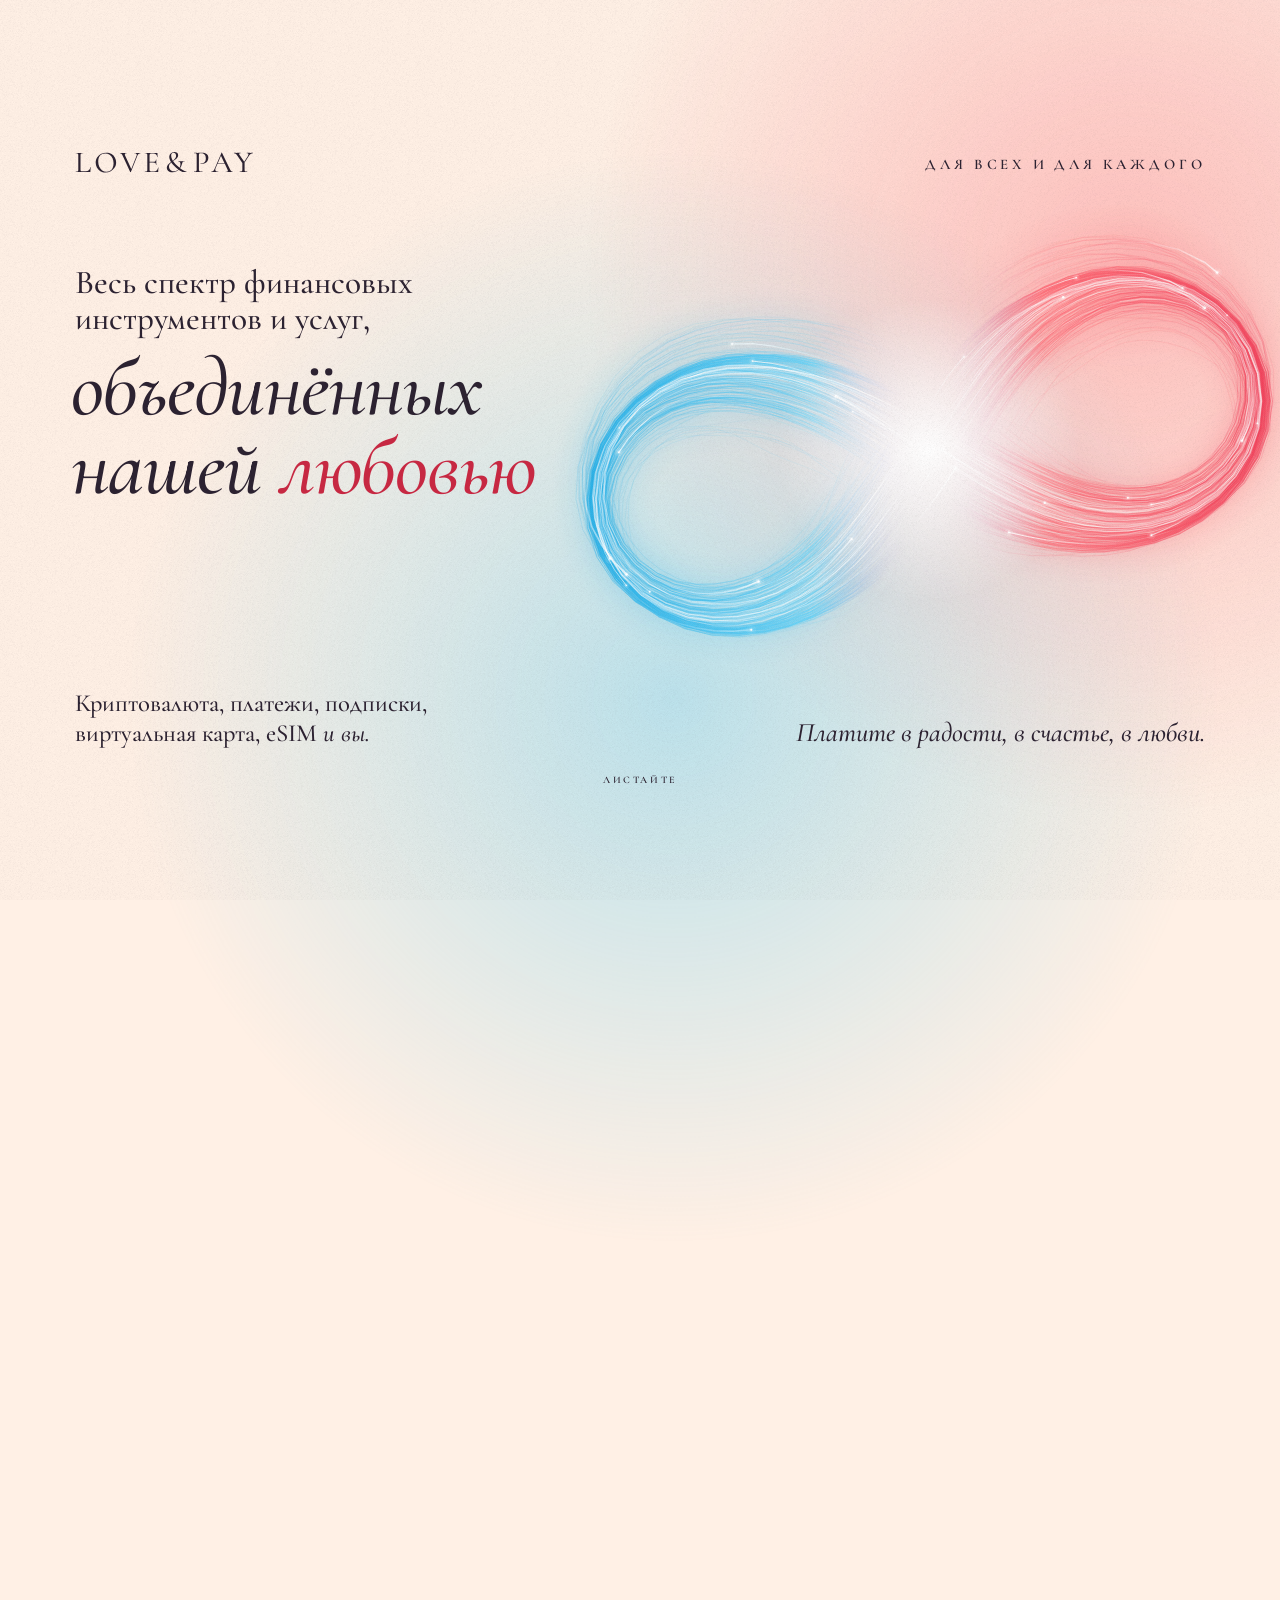
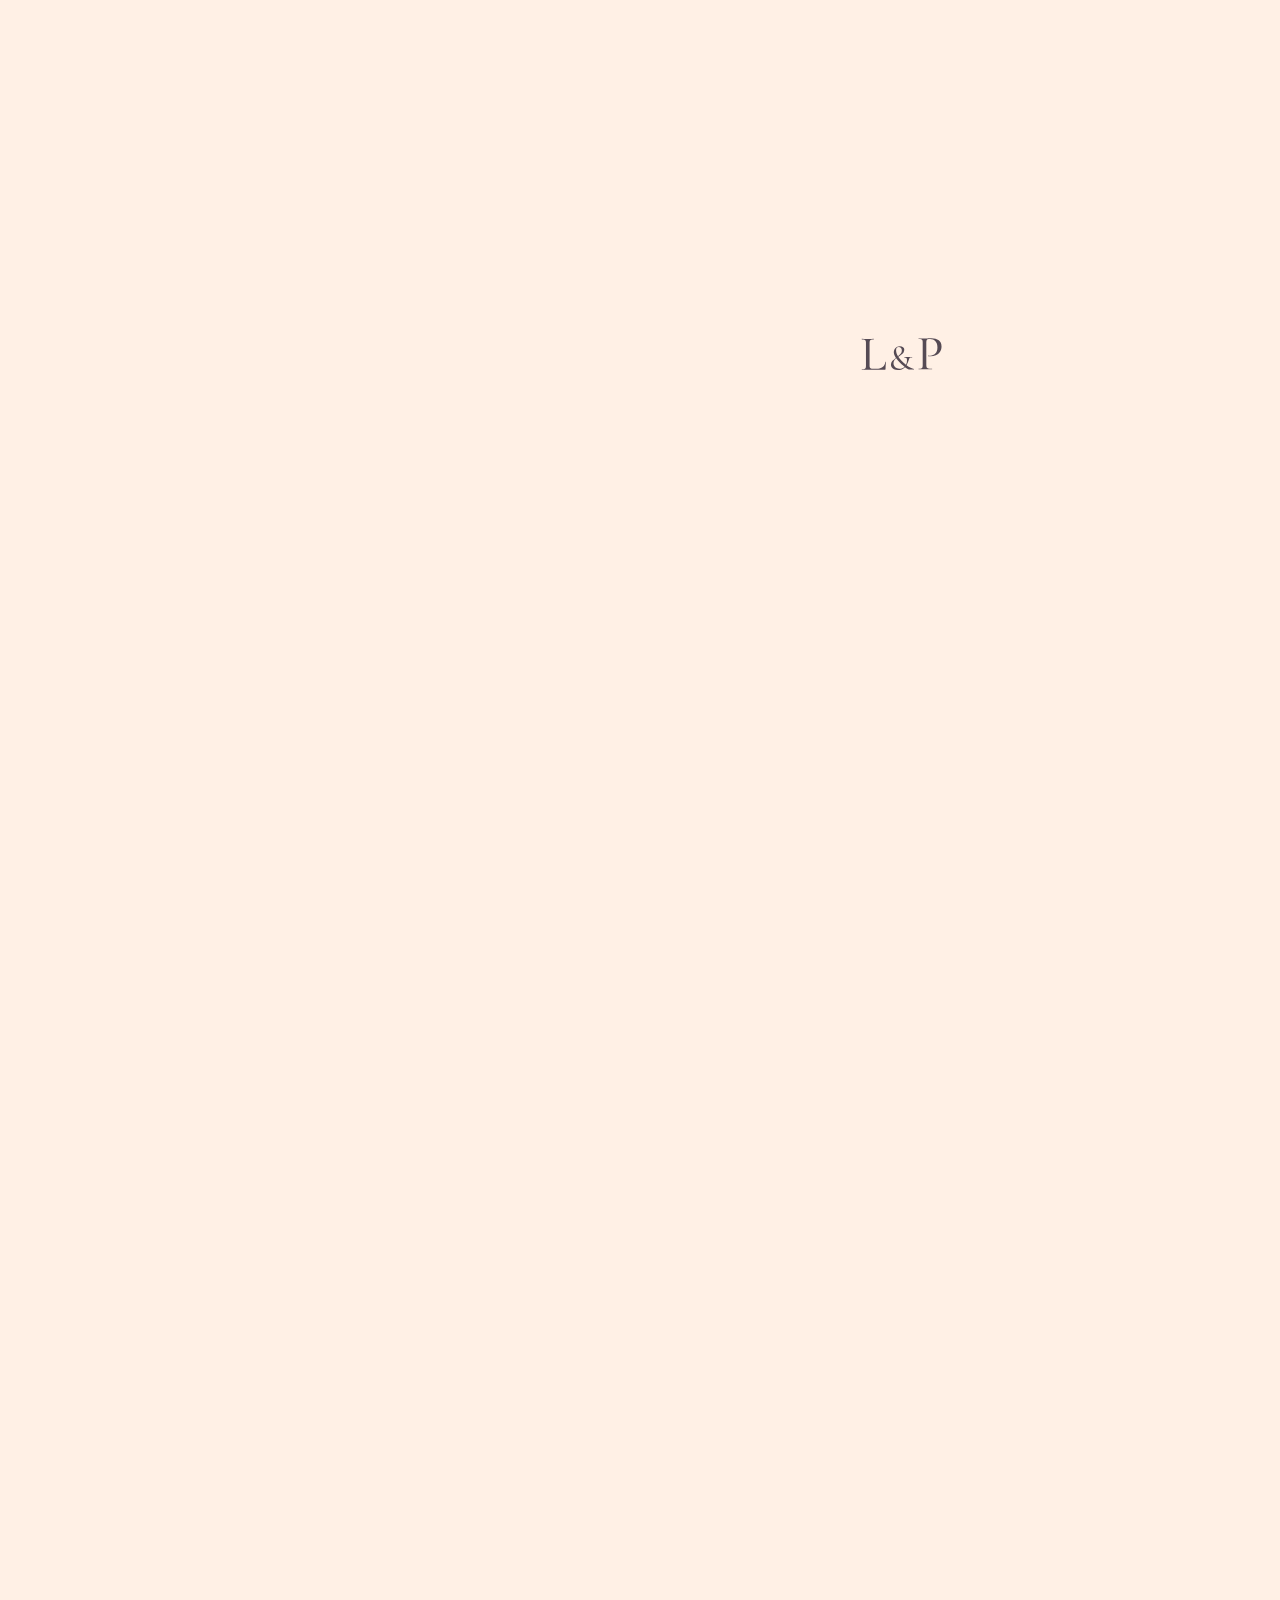
==== index.html @ 3f4748b1 "Add files via upload" ====
<!doctype html><html lang="ru"><head><meta charset="utf-8"><meta name="viewport" content="width=device-width,initial-scale=1,viewport-fit=cover"><meta name="robots" content="noindex"><title>Love&amp;Pay</title><style>
@font-face{font-family:CG;font-weight:400;src:url(fonts/CormorantGaramond-Regular.ttf)}
@font-face{font-family:CG;font-weight:400;font-style:italic;src:url(fonts/CormorantGaramond-Italic.ttf)}
@font-face{font-family:CG;font-weight:500;src:url(fonts/CormorantGaramond-Medium.ttf)}
@font-face{font-family:CG;font-weight:500;font-style:italic;src:url(fonts/CormorantGaramond-MediumItalic.ttf)}
@font-face{font-family:CG;font-weight:600;src:url(fonts/CormorantGaramond-SemiBold.ttf)}
@font-face{font-family:CG;font-weight:600;font-style:italic;src:url(fonts/CormorantGaramond-SemiBoldItalic.ttf)}
@font-face{font-family:CG;font-weight:700;src:url(fonts/CormorantGaramond-Bold.ttf)}
:root{--px:calc(min(100vw,177.778svh)/1920);--ink:#2B2130;--pink:#C92742;--blue:#0A74A3;--cream:#FFF0E5}
@media (max-aspect-ratio:4/5){:root{--px:calc(min(100vw,46.209svh)/390)}}
*{box-sizing:border-box;margin:0;padding:0}
html{scroll-snap-type:y mandatory;background:var(--cream);overflow-x:hidden;-webkit-text-size-adjust:100%}
body{font-family:CG,Georgia,serif;font-weight:500;color:var(--ink);-webkit-font-smoothing:antialiased;font-feature-settings:"lnum","kern"}
.fx{position:fixed;left:0;top:0;pointer-events:none}
#blobPink,#blobBlue{width:1000px;height:1000px;border-radius:50%;z-index:0;will-change:transform}
#blobPink{background:radial-gradient(closest-side,rgba(255,107,118,.36),rgba(255,107,118,0))}
#blobBlue{background:radial-gradient(closest-side,rgba(103,210,246,.44),rgba(103,210,246,0))}
#glow{z-index:1;opacity:.9;will-change:transform}#threads{z-index:1}#front{z-index:3}
#core{width:400px;height:400px;border-radius:50%;will-change:transform;z-index:1;background:radial-gradient(closest-side,rgba(255,255,255,.98),rgba(255,255,255,.55) 45%,rgba(255,255,255,0))}
#grain{z-index:6;width:100vw;height:100vh;opacity:.5;background-size:140px 140px}
.slide{position:relative;height:100vh;height:100svh;scroll-snap-align:start;scroll-snap-stop:always;overflow:hidden;overflow:clip}   /* clip, not hidden: hidden would make the slide a scroll container and its inner snap point would stop working */
.stage{position:absolute;left:50%;top:50%;width:calc(1920*var(--px));height:calc(1080*var(--px));margin:calc(-540*var(--px)) 0 0 calc(-960*var(--px))}
.snap1,.snap2{display:none}
.e{position:absolute;z-index:4;left:calc(var(--l)*var(--px));top:calc(var(--t)*var(--px));right:calc(var(--r)*var(--px));bottom:calc(var(--b)*var(--px));width:calc(var(--w)*var(--px));font-size:calc(var(--fs)*var(--px));
  opacity:0;transform:translateY(calc(22*var(--px)));transition:opacity 1.1s ease,transform 1.2s cubic-bezier(.2,.7,.2,1);transition-delay:calc(var(--i,0)*120ms)}
.stage.in .e{opacity:1;transform:none}
.lg svg{display:block;height:calc(var(--h)*var(--px))}
.pbr{display:none}
@media (max-aspect-ratio:4/5){
 .stage{width:calc(390*var(--px));height:calc(844*var(--px));margin:calc(-422*var(--px)) 0 0 calc(-195*var(--px))}
 .e{left:calc(var(--pl)*var(--px));top:calc(var(--pt)*var(--px));right:calc(var(--pr)*var(--px));bottom:calc(var(--pb)*var(--px));width:calc(var(--pw)*var(--px));font-size:calc(var(--pfs)*var(--px));transform:translateY(calc(10*var(--px)))}
 .lg svg{height:calc(var(--ph)*var(--px))}
 .lbr{display:none}.pbr{display:inline}
 /* a slide with two pages on the phone: twice the height, the second stage sits in the second screen */
 .slide.two{height:200vh;height:200svh}
 .slide.two .stage{top:25%}
 .slide.two .stage.s2{top:75%}
 /* the tall slide itself is not a snap area (a tall snap area lets the page rest anywhere inside it); its two pages are */
 .slide.two{scroll-snap-align:none}
 .slide.two .snap1,.slide.two .snap2{display:block;position:absolute;left:0;top:0;width:1px;height:1px;scroll-snap-align:start;scroll-snap-stop:always}
 .slide.two .snap2{top:50%}
 .lonly{display:none!important}
}
@media (min-aspect-ratio:4/5){.ponly{display:none!important}}
@media (prefers-reduced-motion:reduce){.e{transition:none;opacity:1;transform:none}}
h1,h2,h3,p{font-weight:500}

.cap{font-weight:600;letter-spacing:.26em;text-transform:uppercase}
.it{font-style:italic}.pink{color:var(--pink)}.blue{color:var(--blue)}
.tight{line-height:.98;letter-spacing:-.012em}
.halo{text-shadow:0 0 calc(26*var(--px)) rgba(255,240,229,.95),0 0 calc(8*var(--px)) rgba(255,240,229,.8)}
.hint{text-align:center;opacity:.55}
/* rows separated by hairlines: <div class="rows"><div class="row"><b>Label</b> value</div>...</div> */
.rows .row{padding:.43em 0 .47em;border-top:1px solid rgba(43,33,48,.22);line-height:1.12}
.rows .row b{font-weight:700}
/* a big number with a small italic note under it */
.big{font-size:3.47em;line-height:.9;letter-spacing:-.02em}
.big small{display:block;font-size:.31em;font-style:italic;letter-spacing:0;line-height:1.05;margin:.5em 0 0}
/* icon + title + text blocks: a row of columns on the desktop, a list on the phone */
.feats{display:flex;gap:calc(40*var(--px))}
.f{flex:1}
.ic{display:block;width:3em;height:3em;margin-bottom:.55em}
.f b{display:block;font-size:1.2em;font-weight:600;line-height:1.05;margin-bottom:.3em}
.f span{display:block;line-height:1.14}
/* the QR code */
.qr{display:block;width:100%;height:auto}
@media (max-aspect-ratio:4/5){
 .feats{flex-direction:column;gap:calc(14*var(--px))}
 .f{display:grid;grid-template-columns:2.5em 1fr;gap:0 .8em;align-items:start}
 .ic{width:2.3em;height:2.3em;margin:.1em 0 0}
 .f b{font-size:1.16em;margin-bottom:.12em}
}

.s03-card{position:relative;width:20em;height:12.6em;border-radius:1.2em;overflow:hidden;box-shadow:0 2em 3.4em -1.4em rgba(43,33,48,.4),0 .1em 0 rgba(255,255,255,.7) inset}
.s03-card:after{content:"";position:absolute;inset:0;background:linear-gradient(115deg,rgba(255,255,255,.55) 0%,rgba(255,255,255,0) 38%,rgba(255,255,255,0) 62%,rgba(255,255,255,.28) 100%)}
.s03-card svg{position:absolute;left:1.4em;top:1.2em;height:2.3em}
.s03-cv{background:linear-gradient(160deg,#67D2F6 0%,#9ADFF3 42%,#FFF0E5 100%);transform:rotate(-13deg)}
.s03-cm{background:linear-gradient(160deg,#FF6B76 0%,#FF9BA1 45%,#FFF0E5 100%);transform:rotate(9deg)}
.s03-chip{position:absolute;left:1.6em;bottom:1.6em;width:2.7em;height:2em;border-radius:.4em;background:linear-gradient(135deg,rgba(255,255,255,.95),rgba(255,255,255,.45));box-shadow:0 0 0 1px rgba(255,255,255,.7)}
.s03-net{position:absolute;right:1.5em;bottom:1.7em;font-size:1.04em;font-weight:700;letter-spacing:.18em;text-transform:uppercase;color:var(--ink);opacity:.72}
.s03-cardw{z-index:2}
.s03-spec .capl{font-size:.73em;font-weight:600;letter-spacing:.24em;text-transform:uppercase;margin-bottom:.5em}
.s03-spec .row:first-of-type{margin-top:.9em}
@media (max-aspect-ratio:4/5){
 .s03-spec .big small{margin:.55em 0 0;font-size:.34em}
 .s03-spec .big{line-height:.95}
 .s03-spec .capl{letter-spacing:.12em;font-size:.7em;white-space:nowrap}
}

.s04-sim svg{display:block;width:100%;height:auto;overflow:visible}
.s04-hero{line-height:.84;letter-spacing:-.03em;white-space:nowrap}
.s04-hero i{font-size:.34em;letter-spacing:0;margin-left:.26em}
.s04-rows .row:last-child{border-bottom:1px solid rgba(43,33,48,.22)}
.s04-slogan{text-align:center;line-height:1.08}
@media (max-aspect-ratio:4/5){
 .s04-slogan{text-align:left}
}

.s05-nb{white-space:nowrap}
/* the QR plate: a cream rounded tile with a soft light around it, no card shadow */
.s05-plate{padding:8.8%;border-radius:15%;background:linear-gradient(150deg,#FFFEFC 0%,#FFF5EC 100%);
 box-shadow:0 0 0 1px rgba(255,255,255,.95) inset,0 0 2.2em rgba(255,255,255,.75),0 1.1em 2.2em -1.3em rgba(43,33,48,.34)}
.s05-qr{font-size:calc(20*var(--px));color:var(--ink)}
/* four advantages: title, text, hairlines between */
.s05-a{padding:.6em 0 .64em;border-top:1px solid rgba(43,33,48,.22)}
.s05-a:first-child{border-top:0;padding-top:0}
.s05-a b{display:block;font-size:1.2em;font-weight:600;line-height:1.05;margin-bottom:.2em}
.s05-a span{line-height:1.14}
.s05-a>span{display:block}
/* reverse direction: a caption under the viewfinder (desktop), inside the viewfinder (phone, page 2) */
.s05-rev{display:flex;flex-direction:column;justify-content:center;text-align:center}
.s05-rev .s05-pay{font-size:1.55em;font-style:italic;line-height:1.1;margin-top:.26em}
.s05-rev .s05-pay b{font-weight:500}
/* everything for running the business */
.s05-man{border-top:1px solid rgba(43,33,48,.22);padding-top:.7em}
.s05-mt{font-size:1.38em;line-height:1.05;margin-bottom:.42em}
.s05-mg{display:flex;gap:calc(44*var(--px))}
.s05-mg>div{flex:1;line-height:1.14}
.s05-mg b{font-weight:700}
/* the slogan with the name above it */
.s05-lp{display:block;font-size:.74em;font-style:normal;color:var(--ink);line-height:1.1;margin-bottom:.3em}
@media (max-aspect-ratio:4/5){
 .s05-qr{font-size:calc(9*var(--px))}
 .s05-a{padding:.5em 0 .54em}
 .s05-a b{font-size:1.16em;margin-bottom:.14em}
 .s05-rev .cap{line-height:1.5}
 .s05-rev .s05-pay{font-size:1.9em;margin-top:.5em}
 .s05-rev .s05-pay b{display:block;font-size:2.05em;font-style:normal;line-height:1;letter-spacing:-.01em;margin-top:.08em}
 .s05-man{border-top:0;padding-top:0}
 .s05-mt{font-size:1.7em;margin-bottom:.5em}
 .s05-mg{display:block}
 .s05-mg>div{padding:.5em 0 .55em;border-top:1px solid rgba(43,33,48,.22)}
}

.s06-nb{white-space:nowrap}
/* the two points of the route: a white core, a soft light and a fine ring */
.s06-dot i{position:absolute;left:-.5em;top:-.5em;width:1em;height:1em;border-radius:50%;
 background:radial-gradient(closest-side,#fff 0,#fff 13%,rgba(255,255,255,.6) 21%,rgba(255,255,255,.2) 52%,rgba(255,255,255,0) 100%)}
.s06-dot i:before,.s06-dot i:after{content:"";position:absolute;inset:29%;border-radius:50%;border:.02em solid rgba(20,155,214,.62)}
.s06-db i:before,.s06-db i:after{border-color:rgba(230,51,80,.62)}
/* a quiet ring leaves each point from time to time (it waits out of sight first) */
.s06-dot i:before{animation:s06-ping 3.8s cubic-bezier(.2,.6,.3,1) 2.6s infinite backwards}
.s06-db i:before{animation-delay:4.5s}
@keyframes s06-ping{0%{transform:scale(.6);opacity:0}12%{opacity:.9}100%{transform:scale(2.6);opacity:0}}
@media (prefers-reduced-motion:reduce){.s06-dot i:before{animation:none;opacity:0}}
/* eight rows in two columns: the hairlines of both columns stand on the same lines */
.s06-list .row{min-height:3.16em}
/* the call */
.s06-cta{display:grid;grid-template-columns:auto 1fr;gap:0 .95em;align-items:center;line-height:1.14}
.s06-cta .ic{width:2.7em;height:2.7em;margin:0}
.s06-cta em{display:block;font-size:1.5em;line-height:1.05;margin-bottom:.14em}
@media (max-aspect-ratio:4/5){
 .s06-list .row{min-height:0}
 .s06-cta{display:block}
 .s06-cta .ic{width:2.5em;height:2.5em;margin:0 0 .5em}
 .s06-cta em{font-size:1.7em;margin-bottom:.22em}
}

.s07-f{white-space:nowrap;line-height:.98;font-weight:500;font-feature-settings:"lnum","kern","case"}
.s07-f i{display:inline-block;width:0;height:1em}
.s07-tr{letter-spacing:-.012em}
.s07-hs{margin-left:.12em}
.s07-fin{font-style:italic}

.s08-sub{display:block;font-style:italic;margin-top:.34em}
/* four features: a fine line icon and a phrase, hairlines between */
.s08-r{display:grid;grid-template-columns:1.8em 1fr;gap:0 .78em;align-items:center;padding:.4em 0 .44em;border-top:1px solid rgba(43,33,48,.22);line-height:1.1}
.s08-r .ic{width:1.8em;height:1.8em;margin:0}
/* name tags next to the small rings. They are small and stand on the tinted light fields, so the brand blue and pink
   are taken one step deeper here: the contrast with the background stays above 4.5:1 (WCAG AA) */
.s08-tag{text-align:center;white-space:nowrap;padding-left:.26em;line-height:1}
.s08-tag.blue{color:#095F88}.s08-tag.pink{color:#A81C34}
/* the plus in the fifth ring and the monogram in the big one */
.s08-g svg{display:block;width:100%;height:auto;overflow:visible}
.s08-mono{color:var(--ink);opacity:.8}
@media (max-aspect-ratio:4/5){
 .s08-r{grid-template-columns:1.9em 1fr;gap:0 .8em;padding:.5em 0 .54em}
 .s08-r .ic{width:1.9em;height:1.9em}
 .s08-tag{letter-spacing:.2em;padding-left:.2em}
}

.s09-nb{white-space:nowrap}
/* the two opening paragraphs: an italic lead and a plain one */
.s09-in p{line-height:1.18}
.s09-in .s09-lead{font-size:1.2em;font-style:italic;line-height:1.14;margin-bottom:.6em}
/* «вы»: the light in the centre of the orbits */
.s09-you{text-align:center;line-height:1}
/* legend of the orbits: a small key (which orbit), the name of the line, the text */
.s09-lg{display:flex;gap:calc(40*var(--px))}
.s09-l{flex:1;display:grid;grid-template-columns:1.8em 1fr;gap:.36em .5em;align-items:center}
.s09-ic{display:block;width:1.8em;height:1.8em}
.s09-l b{font-size:1.2em;font-weight:600;line-height:1.05}
.s09-l span{grid-column:1/3;line-height:1.14}
/* the terms: a real table, figures to the right, the first line in pink and bold */
.s09-note{font-style:italic;line-height:1.16;font-size:.87em;margin-bottom:1.25em}
.s09-t{width:100%;border-collapse:collapse;border-spacing:0}
.s09-t caption{caption-side:top;text-align:left;font-size:1.4em;line-height:1.05;padding-bottom:.62em}
.s09-t th,.s09-t td{padding:.55em 0 .59em;line-height:1.12;font-weight:500;text-align:left;vertical-align:baseline}
.s09-t tbody th{white-space:nowrap}
.s09-t td,.s09-t thead th+th{text-align:right;white-space:nowrap}
.s09-t td{width:4.5em}
.s09-t thead th{padding:0 0 .86em;font-size:.7em;font-weight:600;letter-spacing:.16em;text-transform:uppercase;color:var(--blue);width:auto}
.s09-t thead th span{display:inline-block;margin-right:-.16em}
.s09-t thead .s09-p{color:var(--pink)}
.s09-t tbody th,.s09-t tbody td{border-top:1px solid rgba(43,33,48,.22)}
.s09-t tbody tr:last-child th,.s09-t tbody tr:last-child td{border-bottom:1px solid rgba(43,33,48,.22)}
.s09-t td.s09-p{color:var(--pink);font-weight:700}
/* the agent reward for business partners: a band under the picture */
.s09-ag{display:flex;gap:calc(56*var(--px));align-items:flex-start;border-top:1px solid rgba(43,33,48,.22);padding-top:.7em}
.s09-at{flex:none;font-size:1.38em;line-height:1.05}
.s09-ax{flex:1;line-height:1.16}
@media (max-aspect-ratio:4/5){
 .s09-in .s09-lead{font-size:1.14em;margin-bottom:.5em}
 .s09-lg{flex-direction:column;gap:calc(13*var(--px))}
 .s09-l{grid-template-columns:2.3em 1fr;gap:.12em .8em;align-items:start}
 .s09-ic{grid-row:1/3;width:2.3em;height:2.3em;margin-top:.1em}
 .s09-l b{font-size:1.16em}
 .s09-l span{grid-column:2}
 .s09-note{font-size:.9em;margin-bottom:1.5em}
 .s09-t caption{font-size:1.5em}
 .s09-t th,.s09-t td{padding:.5em 0 .54em}
 .s09-t td{width:4.7em}
 .s09-t thead th{font-size:.58em;letter-spacing:.14em}
 .s09-t thead th span{margin-right:-.14em}
 .s09-ag{display:block;padding-top:.8em}
 .s09-at{font-size:1.45em;margin-bottom:.4em}
}

.s10-verbs{display:flex;justify-content:center;gap:calc(72*var(--px));letter-spacing:-.01em}
@media (max-aspect-ratio:4/5){
 .s10-verbs{flex-direction:column;justify-content:flex-start;gap:0;line-height:1.1}
 .s10-verbs span:nth-child(2){margin-left:1.1em}.s10-verbs span:nth-child(3){margin-left:2.2em}.s10-verbs span:nth-child(4){margin-left:3.3em}
}

.s11-logo svg{margin:0 auto}
/* the heading of the block is ink, not blue: small blue caps on the tinted background give a contrast of only 3.7:1 */
.s11-cap{text-align:center;padding-left:.26em}
/* contacts: the caption, the QR plate on the axis of the slide, the address */
.s11-c{display:grid;grid-template-columns:1fr auto 1fr;align-items:center;column-gap:calc(40*var(--px))}
.s11-c a{color:inherit;text-decoration:none;-webkit-tap-highlight-color:transparent}
.s11-plate{grid-column:2;grid-row:1;display:block;width:calc(144*var(--px));padding:calc(12.6*var(--px));border-radius:15%;color:var(--ink);
 background:linear-gradient(150deg,#FFFEFC 0%,#FFF5EC 100%);
 box-shadow:0 0 0 1px rgba(255,255,255,.95) inset,0 0 calc(44*var(--px)) rgba(255,255,255,.75),0 calc(22*var(--px)) calc(44*var(--px)) calc(-26*var(--px)) rgba(43,33,48,.34)}
.s11-cl{grid-column:1;grid-row:1;text-align:right;line-height:1.12;white-space:nowrap}
/* the address is data to be typed: upright, semibold, no ligatures (the italic "ffi" ligature blurs the letters) */
.s11-cr{grid-column:3;grid-row:1;text-align:left;font-weight:600;font-size:1.1em;letter-spacing:.012em;font-variant-ligatures:none;white-space:nowrap}
@media (max-aspect-ratio:4/5){
 .s11-c{grid-template-columns:1fr;justify-items:center}
 .s11-plate{grid-column:1;grid-row:1;width:calc(112*var(--px));padding:calc(10*var(--px))}
 .s11-cl{grid-column:1;grid-row:2;text-align:center;margin-top:calc(15*var(--px))}
 .s11-cr{grid-column:1;grid-row:3;text-align:center;font-size:1.26em;padding:.14em 1em .6em}   /* a comfortable tap area for the link */
}
</style></head><body><div id="blobPink" class="fx"></div><div id="blobBlue" class="fx"></div><canvas id="glow" class="fx"></canvas><canvas id="threads" class="fx"></canvas><div id="core" class="fx"></div><canvas id="front" class="fx"></canvas><div id="grain" class="fx"></div><main><section class="slide" data-n="1"><div class="stage"><div class="e lg" style="--l:112;--t:92;--h:34;--pl:24;--pt:30;--ph:15;--i:0;"><svg viewBox="670 2025 2730 345" fill="currentColor" role="img" aria-label="Love&amp;Pay"><path  d="M754.06,2305.67c0,8.72.85,15.1,2.57,19.14,1.71,4.05,4.97,6.77,9.8,8.17,4.82,1.4,12.52,2.1,23.11,2.1h44.81c18.67,0,34-5.67,45.98-17.04,11.98-11.36,19.84-26.84,23.57-46.45,0-.93.85-1.32,2.57-1.17,1.71.16,2.57.7,2.57,1.63-2.8,26.45-4.2,48.55-4.2,66.29,0,2.49-.47,4.28-1.4,5.37-.93,1.09-2.8,1.63-5.6,1.63h-216.59c-.63,0-.93-.93-.93-2.8s.31-2.8.93-2.8c11.51,0,19.91-.77,25.21-2.33,5.29-1.55,8.87-4.59,10.74-9.1,1.87-4.51,2.8-11.44,2.8-20.77v-216.13c0-9.34-.93-16.18-2.8-20.54-1.87-4.35-5.45-7.39-10.74-9.1-5.29-1.71-13.7-2.57-25.21-2.57-.63,0-.93-.93-.93-2.8s.31-2.8.93-2.8l23.34.47c13.07.63,23.81.93,32.21.93,9.02,0,20.07-.31,33.14-.93l22.87-.47c.62,0,.93.93.93,2.8s-.31,2.8-.93,2.8c-11.2,0-19.53.86-24.97,2.57-5.45,1.71-9.1,4.83-10.97,9.34-1.87,4.51-2.8,11.44-2.8,20.77v213.79Z"/>
  <path  d="M1055.38,2332.83c-22.57-13.54-39.99-31.9-52.28-55.08-12.3-23.18-18.44-48.47-18.44-75.86,0-32.05,8.09-59.52,24.27-82.39,16.18-22.87,36.95-40.06,62.32-51.58,25.36-11.51,51.27-17.27,77.72-17.27,29.56,0,55.55,6.93,77.96,20.77,22.41,13.85,39.6,32.14,51.58,54.85,11.98,22.72,17.97,46.84,17.97,72.35,0,28.32-7.47,54.31-22.41,77.96-14.94,23.65-34.94,42.33-59.98,56.02-25.05,13.7-52.21,20.54-81.46,20.54s-54.7-6.77-77.25-20.31ZM1204.29,2327.46c16.34-10.27,29.25-25.28,38.74-45.05,9.49-19.76,14.24-43.33,14.24-70.72,0-28.94-5.21-54.77-15.64-77.49-10.43-22.71-25.29-40.45-44.58-53.21-19.3-12.76-41.71-19.14-67.22-19.14-33.3,0-59.28,10.97-77.96,32.91s-28.01,52.21-28.01,90.79c0,29.26,5.29,55.86,15.87,79.82,10.58,23.97,25.36,42.87,44.35,56.72,18.98,13.85,40.61,20.77,64.88,20.77,20.54,0,38.98-5.13,55.32-15.4Z"/>
  <path  d="M1668.51,2057.31c0,1.87-.47,2.8-1.4,2.8-21.79,0-38.12,13.38-49.01,40.14l-97.09,245.54c-.31,1.24-2.03,1.87-5.13,1.87-2.5,0-4.2-.63-5.13-1.87l-116.23-252.54c-5.6-11.82-11.28-20.31-17.04-25.44-5.76-5.13-13.15-7.7-22.17-7.7-.93,0-1.4-.93-1.4-2.8s.47-2.8,1.4-2.8l15.87.47c8.71.63,16.02.93,21.94.93,14.94,0,29.88-.31,44.81-.93,4.97-.31,11.51-.47,19.61-.47.93,0,1.4.93,1.4,2.8s-.47,2.8-1.4,2.8c-19.3,0-28.94,5.76-28.94,17.27,0,4.36,1.4,9.65,4.2,15.87l94.76,206.33,79.82-201.66c2.49-6.84,3.73-12.44,3.73-16.8,0-7.16-2.88-12.44-8.64-15.87-5.76-3.42-14.86-5.13-27.31-5.13-.93,0-1.4-.93-1.4-2.8s.47-2.8,1.4-2.8l20.54.47c11.2.63,21.31.93,30.34.93,5.91,0,13.22-.31,21.94-.93l19.14-.47c.93,0,1.4.93,1.4,2.8Z"/>
  <path  d="M1938.79,2274.97c1.87.16,2.8.7,2.8,1.63-2.8,20.23-4.2,41.08-4.2,62.55,0,2.49-.55,4.28-1.63,5.37-1.09,1.09-3.03,1.63-5.83,1.63h-197.46c-.63,0-.93-.93-.93-2.8s.31-2.8.93-2.8c11.51,0,19.91-.77,25.21-2.33,5.29-1.55,8.87-4.59,10.74-9.1,1.87-4.51,2.8-11.44,2.8-20.77v-216.13c0-9.34-.93-16.18-2.8-20.54-1.87-4.35-5.45-7.39-10.74-9.1-5.29-1.71-13.7-2.57-25.21-2.57-.63,0-.93-.93-.93-2.8s.31-2.8.93-2.8h189.52c2.8,0,4.2,1.4,4.2,4.2l.93,58.35c0,.93-.86,1.4-2.57,1.4s-2.57-.47-2.57-1.4c-1.87-16.8-7.63-29.71-17.27-38.74-9.65-9.02-22.25-13.54-37.81-13.54h-25.67c-14.63,0-24.27,2.03-28.94,6.07-4.67,4.05-7,11.83-7,23.34v95.23h53.68c15.56,0,26.84-2.64,33.84-7.94,7-5.29,10.5-13.84,10.5-25.67,0-.62.93-.93,2.8-.93s2.8.31,2.8.93l-.47,38.74c0,9.03.15,15.87.47,20.54l.47,23.34c0,.63-.93.93-2.8.93s-2.8-.31-2.8-.93c0-13.69-3.58-23.57-10.74-29.64-7.16-6.07-18.83-9.1-35.01-9.1h-52.75v106.9c0,8.1.93,14.16,2.8,18.21,1.87,4.05,5.13,6.93,9.8,8.64,4.67,1.71,11.82,2.57,21.47,2.57h33.14c16.49,0,30.18-5.21,41.08-15.64,10.89-10.42,18.36-25.13,22.41-44.11,0-.93.93-1.32,2.8-1.17Z"/>
  <path  d="M2367.56,2340.93c-.16,1.71-.7,2.57-1.63,2.57h-55.08c-13.07,0-33.3-10.42-60.68-31.28-24.59,24.59-55.71,36.88-93.36,36.88-19.61,0-36.1-3.19-49.48-9.57-13.38-6.38-23.27-14.86-29.64-25.44-6.38-10.58-9.57-21.94-9.57-34.08,0-17.42,5.52-32.68,16.57-45.75,11.04-13.07,26.84-27.07,47.38-42.01-5.6-8.4-10.12-16.18-13.54-23.34-9.03-18.98-13.54-35.94-13.54-50.88,0-14,3.34-26.76,10.04-38.28,6.69-11.51,16.02-20.69,28.01-27.54,11.98-6.84,25.91-10.27,41.78-10.27s28.78,3.66,39.68,10.97c10.89,7.32,16.34,19.07,16.34,35.24,0,12.14-3.12,23.11-9.34,32.91-6.23,9.8-13.85,18.37-22.87,25.67-9.03,7.32-21.32,16.1-36.88,26.37l-8.4,5.6c23.03,35.48,56.17,69.87,99.43,103.16,9.02-17.42,13.54-37.03,13.54-58.82,0-12.44-2.41-21.71-7.24-27.78-4.83-6.07-13.77-9.1-26.84-9.1-.93,0-1.48-.93-1.63-2.8-.16-1.87.39-2.8,1.63-2.8l99.89-.47c1.24,0,1.87.93,1.87,2.8s-.63,2.8-1.87,2.8c-10.27,0-17.97,1.01-23.11,3.03-5.13,2.03-8.79,4.9-10.97,8.64-2.18,3.74-4.36,9.5-6.54,17.27-8.4,29.25-18.83,53.53-31.28,72.82,18.98,13.7,36.88,24.9,53.68,33.61,16.8,8.72,30.81,14.32,42.01,16.8,1.24.31,1.79,1.33,1.63,3.03ZM2244.09,2307.09c-4.05-2.8-7.63-5.6-10.74-8.4-18.67-14.94-36.49-31.12-53.45-48.55-16.96-17.42-31.36-34.7-43.18-51.82-11.2,9.34-19.92,19.07-26.14,29.18-6.23,10.12-9.34,21.55-9.34,34.31s3.34,24.67,10.04,35.71c6.69,11.05,16.1,19.84,28.24,26.37s25.83,9.8,41.08,9.8c24.58,0,45.75-8.87,63.49-26.61ZM2159.6,2172.18c15.87-12.44,28.08-24.51,36.64-36.18,8.56-11.67,12.84-24.97,12.84-39.91,0-13.69-3.58-24.43-10.74-32.21-7.16-7.78-16.8-11.67-28.94-11.67-23.03,0-34.54,14.16-34.54,42.48,0,24.27,8.24,50.11,24.74,77.49Z"/>
  <path  d="M2560.81,2326.47c2.49,4.51,7.47,7.7,14.94,9.57s19.14,2.8,35.01,2.8c.93,0,1.4.93,1.4,2.8s-.47,2.8-1.4,2.8c-12.76,0-22.72-.15-29.88-.47l-40.61-.47-31.74.47c-5.6.31-13.54.47-23.81.47-.93,0-1.4-.93-1.4-2.8s.47-2.8,1.4-2.8c11.2,0,19.45-.77,24.74-2.33,5.29-1.55,8.87-4.59,10.74-9.1,1.87-4.51,2.8-11.44,2.8-20.77v-216.13c0-9.34-.93-16.18-2.8-20.54-1.87-4.35-5.45-7.39-10.74-9.1-5.29-1.71-13.54-2.57-24.74-2.57-.93,0-1.4-.93-1.4-2.8s.47-2.8,1.4-2.8l23.81.47c13.07.63,23.49.93,31.28.93s16.34-.47,26.61-1.4c3.73,0,9.57-.23,17.5-.7s14.86-.7,20.77-.7c28.94,0,52.2,6.46,69.79,19.37,17.58,12.92,26.37,32.44,26.37,58.58,0,20.23-5.06,37.34-15.17,51.35-10.12,14-23.03,24.43-38.74,31.28-15.72,6.85-31.98,10.27-48.78,10.27-9.03,0-16.65-.77-22.87-2.33-.63,0-.93-.77-.93-2.33,0-.93.23-1.87.7-2.8s1.01-1.24,1.63-.93c4.67,1.25,10.11,1.87,16.34,1.87,19.29,0,35.63-6.69,49.01-20.07s20.07-32.68,20.07-57.88-6.38-43.88-19.14-57.88c-12.76-14-29.57-21.01-50.42-21.01-10.27,0-17.74.7-22.41,2.1s-8.02,4.36-10.04,8.87c-2.03,4.51-3.03,11.75-3.03,21.71v213.33c0,9.96,1.24,17.2,3.73,21.71Z"/>
  <path  d="M3073.82,2342.7c0,1.87-.63,2.8-1.87,2.8-5.92,0-15.1-.31-27.54-.93-12.45-.62-21.63-.93-27.54-.93-7.16,0-16.03.31-26.61.93-9.96.63-17.74.93-23.34.93-1.25,0-1.87-.93-1.87-2.8s.62-2.8,1.87-2.8c11.2,0,19.21-1.01,24.04-3.03,4.82-2.02,7.24-5.67,7.24-10.97,0-4.67-2.18-11.67-6.54-21.01l-40.14-84.02h-111.57l-27.54,63.95c-4.05,9.34-6.07,17.9-6.07,25.67,0,19.61,15.09,29.41,45.28,29.41,1.55,0,2.33.93,2.33,2.8s-.78,2.8-2.33,2.8c-5.6,0-13.7-.31-24.27-.93-11.83-.62-22.1-.93-30.81-.93-7.78,0-17.27.31-28.47.93-9.34.63-17.27.93-23.81.93-1.55,0-2.33-.93-2.33-2.8s.78-2.8,2.33-2.8c8.71,0,16.1-1.63,22.17-4.9s11.9-9.1,17.5-17.5,11.82-20.69,18.67-36.88l98.5-230.6c.62-.93,1.87-1.4,3.73-1.4s2.95.47,3.27,1.4l111.1,231.53c10.58,22.72,19.61,38.12,27.07,46.21,7.47,8.1,16.02,12.14,25.67,12.14,1.24,0,1.87.93,1.87,2.8ZM2844.15,2211.06h102.7l-54.15-112.97-48.55,112.97Z"/>
  <path  d="M3380.03,2055.6c0,1.87-.31,2.8-.93,2.8-10.9,0-22.33,4.43-34.31,13.3-11.98,8.87-22.64,20.93-31.98,36.18l-60.22,93.36v105.5c0,9.65.93,16.65,2.8,21.01,1.87,4.36,5.37,7.32,10.5,8.87,5.13,1.56,13.46,2.33,24.97,2.33.93,0,1.4.93,1.4,2.8s-.47,2.8-1.4,2.8c-9.65,0-17.12-.15-22.41-.47l-33.14-.47-32.21.47c-5.92.31-13.85.47-23.81.47-.63,0-.93-.93-.93-2.8s.31-2.8.93-2.8c11.51,0,19.91-.77,25.21-2.33,5.29-1.55,8.94-4.59,10.97-9.1,2.02-4.51,3.03-11.44,3.03-20.77v-98.03l-75.62-112.03c-9.34-14.31-17.9-24.27-25.67-29.88-7.78-5.6-16.34-8.4-25.67-8.4-.93,0-1.4-.93-1.4-2.8s.47-2.8,1.4-2.8l16.34.47c7.47.63,12.91.93,16.34.93,10.58,0,24.27-.31,41.08-.93l26.14-.47c.62,0,.93.93.93,2.8s-.31,2.8-.93,2.8c-15.25,0-22.87,3.58-22.87,10.74,0,3.11,1.71,7.16,5.13,12.14l73.29,108.76,54.15-84.96c7.16-11.82,10.74-21.47,10.74-28.94,0-11.82-8.4-17.74-25.21-17.74-.63,0-.93-.93-.93-2.8s.31-2.8.93-2.8l22.41.47c12.44.63,23.65.93,33.61.93,5.29,0,11.67-.31,19.14-.93l17.27-.47c.62,0,.93.93.93,2.8Z"/>
</svg></div><div class="e cap" style="--r:112;--t:98;--fs:22;--pr:24;--pt:33;--pfs:8.6;--i:1;">Для всех и для каждого</div><p class="e " style="--l:112;--t:262;--w:620;--fs:50;--pl:24;--pt:452;--pw:336;--pfs:22;--i:2;line-height:1.1">Весь спектр финансовых инструментов и&nbsp;услуг,</p><h1 class="e it" style="--l:106;--t:388;--fs:122;--pl:22;--pt:512;--pfs:52;--i:3;line-height:.97;letter-spacing:-.012em;font-weight:500;white-space:nowrap">объединённых<br>нашей <span class="pink">любовью</span></h1><p class="e " style="--l:112;--b:92;--w:640;--fs:37;--pl:24;--pt:640;--pw:330;--pfs:19;--i:4;line-height:1.2">Криптовалюта, платежи, подписки, виртуальная карта, eSIM <i>и&nbsp;вы.</i></p><p class="e it" style="--r:112;--b:92;--fs:40;--pl:24;--pb:52;--pfs:20;--i:5;">Платите в радости, в&nbsp;счастье, в&nbsp;любви.</p><div class="e cap hint" style="--l:0;--w:1920;--b:36;--fs:15;--pl:0;--pw:390;--pb:20;--pfs:8;--i:7;">листайте</div></div></section><section class="slide" data-n="2"><div class="stage"><div class="e lg" style="--l:112;--t:92;--h:34;--pl:24;--pt:30;--ph:15;--i:0;"><svg viewBox="670 2025 2730 345" fill="currentColor" role="img" aria-label="Love&amp;Pay"><path  d="M754.06,2305.67c0,8.72.85,15.1,2.57,19.14,1.71,4.05,4.97,6.77,9.8,8.17,4.82,1.4,12.52,2.1,23.11,2.1h44.81c18.67,0,34-5.67,45.98-17.04,11.98-11.36,19.84-26.84,23.57-46.45,0-.93.85-1.32,2.57-1.17,1.71.16,2.57.7,2.57,1.63-2.8,26.45-4.2,48.55-4.2,66.29,0,2.49-.47,4.28-1.4,5.37-.93,1.09-2.8,1.63-5.6,1.63h-216.59c-.63,0-.93-.93-.93-2.8s.31-2.8.93-2.8c11.51,0,19.91-.77,25.21-2.33,5.29-1.55,8.87-4.59,10.74-9.1,1.87-4.51,2.8-11.44,2.8-20.77v-216.13c0-9.34-.93-16.18-2.8-20.54-1.87-4.35-5.45-7.39-10.74-9.1-5.29-1.71-13.7-2.57-25.21-2.57-.63,0-.93-.93-.93-2.8s.31-2.8.93-2.8l23.34.47c13.07.63,23.81.93,32.21.93,9.02,0,20.07-.31,33.14-.93l22.87-.47c.62,0,.93.93.93,2.8s-.31,2.8-.93,2.8c-11.2,0-19.53.86-24.97,2.57-5.45,1.71-9.1,4.83-10.97,9.34-1.87,4.51-2.8,11.44-2.8,20.77v213.79Z"/>
  <path  d="M1055.38,2332.83c-22.57-13.54-39.99-31.9-52.28-55.08-12.3-23.18-18.44-48.47-18.44-75.86,0-32.05,8.09-59.52,24.27-82.39,16.18-22.87,36.95-40.06,62.32-51.58,25.36-11.51,51.27-17.27,77.72-17.27,29.56,0,55.55,6.93,77.96,20.77,22.41,13.85,39.6,32.14,51.58,54.85,11.98,22.72,17.97,46.84,17.97,72.35,0,28.32-7.47,54.31-22.41,77.96-14.94,23.65-34.94,42.33-59.98,56.02-25.05,13.7-52.21,20.54-81.46,20.54s-54.7-6.77-77.25-20.31ZM1204.29,2327.46c16.34-10.27,29.25-25.28,38.74-45.05,9.49-19.76,14.24-43.33,14.24-70.72,0-28.94-5.21-54.77-15.64-77.49-10.43-22.71-25.29-40.45-44.58-53.21-19.3-12.76-41.71-19.14-67.22-19.14-33.3,0-59.28,10.97-77.96,32.91s-28.01,52.21-28.01,90.79c0,29.26,5.29,55.86,15.87,79.82,10.58,23.97,25.36,42.87,44.35,56.72,18.98,13.85,40.61,20.77,64.88,20.77,20.54,0,38.98-5.13,55.32-15.4Z"/>
  <path  d="M1668.51,2057.31c0,1.87-.47,2.8-1.4,2.8-21.79,0-38.12,13.38-49.01,40.14l-97.09,245.54c-.31,1.24-2.03,1.87-5.13,1.87-2.5,0-4.2-.63-5.13-1.87l-116.23-252.54c-5.6-11.82-11.28-20.31-17.04-25.44-5.76-5.13-13.15-7.7-22.17-7.7-.93,0-1.4-.93-1.4-2.8s.47-2.8,1.4-2.8l15.87.47c8.71.63,16.02.93,21.94.93,14.94,0,29.88-.31,44.81-.93,4.97-.31,11.51-.47,19.61-.47.93,0,1.4.93,1.4,2.8s-.47,2.8-1.4,2.8c-19.3,0-28.94,5.76-28.94,17.27,0,4.36,1.4,9.65,4.2,15.87l94.76,206.33,79.82-201.66c2.49-6.84,3.73-12.44,3.73-16.8,0-7.16-2.88-12.44-8.64-15.87-5.76-3.42-14.86-5.13-27.31-5.13-.93,0-1.4-.93-1.4-2.8s.47-2.8,1.4-2.8l20.54.47c11.2.63,21.31.93,30.34.93,5.91,0,13.22-.31,21.94-.93l19.14-.47c.93,0,1.4.93,1.4,2.8Z"/>
  <path  d="M1938.79,2274.97c1.87.16,2.8.7,2.8,1.63-2.8,20.23-4.2,41.08-4.2,62.55,0,2.49-.55,4.28-1.63,5.37-1.09,1.09-3.03,1.63-5.83,1.63h-197.46c-.63,0-.93-.93-.93-2.8s.31-2.8.93-2.8c11.51,0,19.91-.77,25.21-2.33,5.29-1.55,8.87-4.59,10.74-9.1,1.87-4.51,2.8-11.44,2.8-20.77v-216.13c0-9.34-.93-16.18-2.8-20.54-1.87-4.35-5.45-7.39-10.74-9.1-5.29-1.71-13.7-2.57-25.21-2.57-.63,0-.93-.93-.93-2.8s.31-2.8.93-2.8h189.52c2.8,0,4.2,1.4,4.2,4.2l.93,58.35c0,.93-.86,1.4-2.57,1.4s-2.57-.47-2.57-1.4c-1.87-16.8-7.63-29.71-17.27-38.74-9.65-9.02-22.25-13.54-37.81-13.54h-25.67c-14.63,0-24.27,2.03-28.94,6.07-4.67,4.05-7,11.83-7,23.34v95.23h53.68c15.56,0,26.84-2.64,33.84-7.94,7-5.29,10.5-13.84,10.5-25.67,0-.62.93-.93,2.8-.93s2.8.31,2.8.93l-.47,38.74c0,9.03.15,15.87.47,20.54l.47,23.34c0,.63-.93.93-2.8.93s-2.8-.31-2.8-.93c0-13.69-3.58-23.57-10.74-29.64-7.16-6.07-18.83-9.1-35.01-9.1h-52.75v106.9c0,8.1.93,14.16,2.8,18.21,1.87,4.05,5.13,6.93,9.8,8.64,4.67,1.71,11.82,2.57,21.47,2.57h33.14c16.49,0,30.18-5.21,41.08-15.64,10.89-10.42,18.36-25.13,22.41-44.11,0-.93.93-1.32,2.8-1.17Z"/>
  <path  d="M2367.56,2340.93c-.16,1.71-.7,2.57-1.63,2.57h-55.08c-13.07,0-33.3-10.42-60.68-31.28-24.59,24.59-55.71,36.88-93.36,36.88-19.61,0-36.1-3.19-49.48-9.57-13.38-6.38-23.27-14.86-29.64-25.44-6.38-10.58-9.57-21.94-9.57-34.08,0-17.42,5.52-32.68,16.57-45.75,11.04-13.07,26.84-27.07,47.38-42.01-5.6-8.4-10.12-16.18-13.54-23.34-9.03-18.98-13.54-35.94-13.54-50.88,0-14,3.34-26.76,10.04-38.28,6.69-11.51,16.02-20.69,28.01-27.54,11.98-6.84,25.91-10.27,41.78-10.27s28.78,3.66,39.68,10.97c10.89,7.32,16.34,19.07,16.34,35.24,0,12.14-3.12,23.11-9.34,32.91-6.23,9.8-13.85,18.37-22.87,25.67-9.03,7.32-21.32,16.1-36.88,26.37l-8.4,5.6c23.03,35.48,56.17,69.87,99.43,103.16,9.02-17.42,13.54-37.03,13.54-58.82,0-12.44-2.41-21.71-7.24-27.78-4.83-6.07-13.77-9.1-26.84-9.1-.93,0-1.48-.93-1.63-2.8-.16-1.87.39-2.8,1.63-2.8l99.89-.47c1.24,0,1.87.93,1.87,2.8s-.63,2.8-1.87,2.8c-10.27,0-17.97,1.01-23.11,3.03-5.13,2.03-8.79,4.9-10.97,8.64-2.18,3.74-4.36,9.5-6.54,17.27-8.4,29.25-18.83,53.53-31.28,72.82,18.98,13.7,36.88,24.9,53.68,33.61,16.8,8.72,30.81,14.32,42.01,16.8,1.24.31,1.79,1.33,1.63,3.03ZM2244.09,2307.09c-4.05-2.8-7.63-5.6-10.74-8.4-18.67-14.94-36.49-31.12-53.45-48.55-16.96-17.42-31.36-34.7-43.18-51.82-11.2,9.34-19.92,19.07-26.14,29.18-6.23,10.12-9.34,21.55-9.34,34.31s3.34,24.67,10.04,35.71c6.69,11.05,16.1,19.84,28.24,26.37s25.83,9.8,41.08,9.8c24.58,0,45.75-8.87,63.49-26.61ZM2159.6,2172.18c15.87-12.44,28.08-24.51,36.64-36.18,8.56-11.67,12.84-24.97,12.84-39.91,0-13.69-3.58-24.43-10.74-32.21-7.16-7.78-16.8-11.67-28.94-11.67-23.03,0-34.54,14.16-34.54,42.48,0,24.27,8.24,50.11,24.74,77.49Z"/>
  <path  d="M2560.81,2326.47c2.49,4.51,7.47,7.7,14.94,9.57s19.14,2.8,35.01,2.8c.93,0,1.4.93,1.4,2.8s-.47,2.8-1.4,2.8c-12.76,0-22.72-.15-29.88-.47l-40.61-.47-31.74.47c-5.6.31-13.54.47-23.81.47-.93,0-1.4-.93-1.4-2.8s.47-2.8,1.4-2.8c11.2,0,19.45-.77,24.74-2.33,5.29-1.55,8.87-4.59,10.74-9.1,1.87-4.51,2.8-11.44,2.8-20.77v-216.13c0-9.34-.93-16.18-2.8-20.54-1.87-4.35-5.45-7.39-10.74-9.1-5.29-1.71-13.54-2.57-24.74-2.57-.93,0-1.4-.93-1.4-2.8s.47-2.8,1.4-2.8l23.81.47c13.07.63,23.49.93,31.28.93s16.34-.47,26.61-1.4c3.73,0,9.57-.23,17.5-.7s14.86-.7,20.77-.7c28.94,0,52.2,6.46,69.79,19.37,17.58,12.92,26.37,32.44,26.37,58.58,0,20.23-5.06,37.34-15.17,51.35-10.12,14-23.03,24.43-38.74,31.28-15.72,6.85-31.98,10.27-48.78,10.27-9.03,0-16.65-.77-22.87-2.33-.63,0-.93-.77-.93-2.33,0-.93.23-1.87.7-2.8s1.01-1.24,1.63-.93c4.67,1.25,10.11,1.87,16.34,1.87,19.29,0,35.63-6.69,49.01-20.07s20.07-32.68,20.07-57.88-6.38-43.88-19.14-57.88c-12.76-14-29.57-21.01-50.42-21.01-10.27,0-17.74.7-22.41,2.1s-8.02,4.36-10.04,8.87c-2.03,4.51-3.03,11.75-3.03,21.71v213.33c0,9.96,1.24,17.2,3.73,21.71Z"/>
  <path  d="M3073.82,2342.7c0,1.87-.63,2.8-1.87,2.8-5.92,0-15.1-.31-27.54-.93-12.45-.62-21.63-.93-27.54-.93-7.16,0-16.03.31-26.61.93-9.96.63-17.74.93-23.34.93-1.25,0-1.87-.93-1.87-2.8s.62-2.8,1.87-2.8c11.2,0,19.21-1.01,24.04-3.03,4.82-2.02,7.24-5.67,7.24-10.97,0-4.67-2.18-11.67-6.54-21.01l-40.14-84.02h-111.57l-27.54,63.95c-4.05,9.34-6.07,17.9-6.07,25.67,0,19.61,15.09,29.41,45.28,29.41,1.55,0,2.33.93,2.33,2.8s-.78,2.8-2.33,2.8c-5.6,0-13.7-.31-24.27-.93-11.83-.62-22.1-.93-30.81-.93-7.78,0-17.27.31-28.47.93-9.34.63-17.27.93-23.81.93-1.55,0-2.33-.93-2.33-2.8s.78-2.8,2.33-2.8c8.71,0,16.1-1.63,22.17-4.9s11.9-9.1,17.5-17.5,11.82-20.69,18.67-36.88l98.5-230.6c.62-.93,1.87-1.4,3.73-1.4s2.95.47,3.27,1.4l111.1,231.53c10.58,22.72,19.61,38.12,27.07,46.21,7.47,8.1,16.02,12.14,25.67,12.14,1.24,0,1.87.93,1.87,2.8ZM2844.15,2211.06h102.7l-54.15-112.97-48.55,112.97Z"/>
  <path  d="M3380.03,2055.6c0,1.87-.31,2.8-.93,2.8-10.9,0-22.33,4.43-34.31,13.3-11.98,8.87-22.64,20.93-31.98,36.18l-60.22,93.36v105.5c0,9.65.93,16.65,2.8,21.01,1.87,4.36,5.37,7.32,10.5,8.87,5.13,1.56,13.46,2.33,24.97,2.33.93,0,1.4.93,1.4,2.8s-.47,2.8-1.4,2.8c-9.65,0-17.12-.15-22.41-.47l-33.14-.47-32.21.47c-5.92.31-13.85.47-23.81.47-.63,0-.93-.93-.93-2.8s.31-2.8.93-2.8c11.51,0,19.91-.77,25.21-2.33,5.29-1.55,8.94-4.59,10.97-9.1,2.02-4.51,3.03-11.44,3.03-20.77v-98.03l-75.62-112.03c-9.34-14.31-17.9-24.27-25.67-29.88-7.78-5.6-16.34-8.4-25.67-8.4-.93,0-1.4-.93-1.4-2.8s.47-2.8,1.4-2.8l16.34.47c7.47.63,12.91.93,16.34.93,10.58,0,24.27-.31,41.08-.93l26.14-.47c.62,0,.93.93.93,2.8s-.31,2.8-.93,2.8c-15.25,0-22.87,3.58-22.87,10.74,0,3.11,1.71,7.16,5.13,12.14l73.29,108.76,54.15-84.96c7.16-11.82,10.74-21.47,10.74-28.94,0-11.82-8.4-17.74-25.21-17.74-.63,0-.93-.93-.93-2.8s.31-2.8.93-2.8l22.41.47c12.44.63,23.65.93,33.61.93,5.29,0,11.67-.31,19.14-.93l17.27-.47c.62,0,.93.93.93,2.8Z"/>
</svg></div><div class="e cap" style="--r:112;--t:98;--fs:22;--pr:24;--pt:33;--pfs:8.6;--i:0;">02</div><p class="e " style="--l:112;--t:186;--fs:54;--pl:24;--pt:70;--pfs:21;--i:1;">Love&amp;Pay —</p><h2 class="e it tight" style="--l:106;--t:252;--fs:104;--pl:22;--pt:96;--pfs:40;--i:2;font-weight:500;white-space:nowrap">с любовью всё<br>становится простым</h2><p class="e " style="--l:112;--t:480;--w:700;--fs:34;--pl:24;--pt:186;--pw:342;--pfs:16;--i:3;line-height:1.18">Обменивайте, храните и&nbsp;переводите криптовалюту. Пополняйте баланс через СБП и&nbsp;зарубежные карты.</p><p class="e it pink" style="--l:1140;--w:600;--t:506;--fs:46;--pl:0;--pw:390;--pt:394;--pfs:21;--i:4;text-align:center">&amp;Love. Чувствуете?</p><div class="e feats" style="--l:112;--t:684;--w:1696;--fs:27;--pl:24;--pt:442;--pw:342;--pfs:15;--i:5;"><div class="f"><svg class="ic" viewBox="0 0 48 48" fill="none" stroke="url(#gs02wallet)" stroke-width="1.7" stroke-linecap="round" stroke-linejoin="round" aria-hidden="true"><defs><linearGradient id="gs02wallet" x1="4" y1="0" x2="44" y2="0" gradientUnits="userSpaceOnUse"><stop offset="0" stop-color="#149BD6"/><stop offset=".5" stop-color="#9A7FC0"/><stop offset="1" stop-color="#E63350"/></linearGradient></defs><rect x="6" y="14" width="33" height="24" rx="5"/><path d="M6 20h27a6 6 0 0 1 6 6M30 26.5h9v6h-9a3 3 0 0 1 0-6zM11 14l17-6 3 6"/><circle cx="40" cy="12" r="6.5"/><path d="M38.4 9.2h2.2a1.4 1.4 0 0 1 0 2.8h-2.2zM38.4 12h2.6a1.4 1.4 0 0 1 0 2.8h-2.6zM38.4 9.2v5.6"/></svg><div><b>Всё в одном сервисе</b><span>Криптокошелёк, обмен валют, переводы и&nbsp;все полезные платёжные инструменты.</span></div></div><div class="f"><svg class="ic" viewBox="0 0 48 48" fill="none" stroke="url(#gs02swap)" stroke-width="1.7" stroke-linecap="round" stroke-linejoin="round" aria-hidden="true"><defs><linearGradient id="gs02swap" x1="4" y1="0" x2="44" y2="0" gradientUnits="userSpaceOnUse"><stop offset="0" stop-color="#149BD6"/><stop offset=".5" stop-color="#9A7FC0"/><stop offset="1" stop-color="#E63350"/></linearGradient></defs><circle cx="14" cy="24" r="9"/><circle cx="34" cy="24" r="9"/><path d="M12 19.6h3a2.1 2.1 0 0 1 0 4.2h-3zM12 23.8h3.6a2.2 2.2 0 0 1 0 4.4H12zM12 19.6v8.6M30.4 20h7.2M34 20v8.6"/><path d="M17 9.5c5-3.6 11-3.6 16 0M30.4 6.6l3 3-3.6 1.6M31 38.5c-5 3.6-11 3.6-16 0M17.6 41.4l-3-3 3.6-1.6"/></svg><div><b>Удобный обмен и&nbsp;переводы</b><span>Обменивайте криптовалюту и&nbsp;управляйте своими средствами.</span></div></div><div class="f"><svg class="ic" viewBox="0 0 48 48" fill="none" stroke="url(#gs02shield)" stroke-width="1.7" stroke-linecap="round" stroke-linejoin="round" aria-hidden="true"><defs><linearGradient id="gs02shield" x1="4" y1="0" x2="44" y2="0" gradientUnits="userSpaceOnUse"><stop offset="0" stop-color="#149BD6"/><stop offset=".5" stop-color="#9A7FC0"/><stop offset="1" stop-color="#E63350"/></linearGradient></defs><path d="M24 5l15 5.5v11c0 10-6.2 17.3-15 21.5C15.2 38.8 9 31.5 9 21.5v-11z"/><circle cx="24" cy="21" r="4.2"/><path d="M24 25.2v6.3"/></svg><div><b>Безопасность аккаунта</b><span>Вход через Telegram, <span style="white-space:nowrap">PIN-код</span> и&nbsp;Seed фраза для восстановления доступа.</span></div></div><div class="f"><svg class="ic" viewBox="0 0 48 48" fill="none" stroke="url(#gs02people)" stroke-width="1.7" stroke-linecap="round" stroke-linejoin="round" aria-hidden="true"><defs><linearGradient id="gs02people" x1="4" y1="0" x2="44" y2="0" gradientUnits="userSpaceOnUse"><stop offset="0" stop-color="#149BD6"/><stop offset=".5" stop-color="#9A7FC0"/><stop offset="1" stop-color="#E63350"/></linearGradient></defs><circle cx="24" cy="11" r="5"/><circle cx="10" cy="34" r="4.4"/><circle cx="38" cy="34" r="4.4"/><path d="M21 15.4l-8.4 14.6M27 15.4l8.4 14.6M15 34h18"/></svg><div><b>Реферальная программа</b><span>Приглашайте друзей и&nbsp;зарабатывайте вместе с&nbsp;нами</span></div></div><div class="f"><svg class="ic" viewBox="0 0 48 48" fill="none" stroke="url(#gs02care)" stroke-width="1.7" stroke-linecap="round" stroke-linejoin="round" aria-hidden="true"><defs><linearGradient id="gs02care" x1="4" y1="0" x2="44" y2="0" gradientUnits="userSpaceOnUse"><stop offset="0" stop-color="#149BD6"/><stop offset=".5" stop-color="#9A7FC0"/><stop offset="1" stop-color="#E63350"/></linearGradient></defs><path d="M9 9h30a4 4 0 0 1 4 4v18a4 4 0 0 1-4 4H22l-9 7v-7H9a4 4 0 0 1-4-4V13a4 4 0 0 1 4-4z"/><path d="M24 28.5c-4.6-3.4-7-5.8-7-8.6a3.6 3.6 0 0 1 7-1.4 3.6 3.6 0 0 1 7 1.4c0 2.8-2.4 5.2-7 8.6z"/></svg><div><b>Поддержка 24/7</b><span>Любые вопросы можно решить в&nbsp;нашей службе поддержки.</span></div></div></div></div></section><section class="slide" data-n="3"><div class="stage"><div class="e lg" style="--l:112;--t:92;--h:34;--pl:24;--pt:30;--ph:15;--i:0;"><svg viewBox="670 2025 2730 345" fill="currentColor" role="img" aria-label="Love&amp;Pay"><path  d="M754.06,2305.67c0,8.72.85,15.1,2.57,19.14,1.71,4.05,4.97,6.77,9.8,8.17,4.82,1.4,12.52,2.1,23.11,2.1h44.81c18.67,0,34-5.67,45.98-17.04,11.98-11.36,19.84-26.84,23.57-46.45,0-.93.85-1.32,2.57-1.17,1.71.16,2.57.7,2.57,1.63-2.8,26.45-4.2,48.55-4.2,66.29,0,2.49-.47,4.28-1.4,5.37-.93,1.09-2.8,1.63-5.6,1.63h-216.59c-.63,0-.93-.93-.93-2.8s.31-2.8.93-2.8c11.51,0,19.91-.77,25.21-2.33,5.29-1.55,8.87-4.59,10.74-9.1,1.87-4.51,2.8-11.44,2.8-20.77v-216.13c0-9.34-.93-16.18-2.8-20.54-1.87-4.35-5.45-7.39-10.74-9.1-5.29-1.71-13.7-2.57-25.21-2.57-.63,0-.93-.93-.93-2.8s.31-2.8.93-2.8l23.34.47c13.07.63,23.81.93,32.21.93,9.02,0,20.07-.31,33.14-.93l22.87-.47c.62,0,.93.93.93,2.8s-.31,2.8-.93,2.8c-11.2,0-19.53.86-24.97,2.57-5.45,1.71-9.1,4.83-10.97,9.34-1.87,4.51-2.8,11.44-2.8,20.77v213.79Z"/>
  <path  d="M1055.38,2332.83c-22.57-13.54-39.99-31.9-52.28-55.08-12.3-23.18-18.44-48.47-18.44-75.86,0-32.05,8.09-59.52,24.27-82.39,16.18-22.87,36.95-40.06,62.32-51.58,25.36-11.51,51.27-17.27,77.72-17.27,29.56,0,55.55,6.93,77.96,20.77,22.41,13.85,39.6,32.14,51.58,54.85,11.98,22.72,17.97,46.84,17.97,72.35,0,28.32-7.47,54.31-22.41,77.96-14.94,23.65-34.94,42.33-59.98,56.02-25.05,13.7-52.21,20.54-81.46,20.54s-54.7-6.77-77.25-20.31ZM1204.29,2327.46c16.34-10.27,29.25-25.28,38.74-45.05,9.49-19.76,14.24-43.33,14.24-70.72,0-28.94-5.21-54.77-15.64-77.49-10.43-22.71-25.29-40.45-44.58-53.21-19.3-12.76-41.71-19.14-67.22-19.14-33.3,0-59.28,10.97-77.96,32.91s-28.01,52.21-28.01,90.79c0,29.26,5.29,55.86,15.87,79.82,10.58,23.97,25.36,42.87,44.35,56.72,18.98,13.85,40.61,20.77,64.88,20.77,20.54,0,38.98-5.13,55.32-15.4Z"/>
  <path  d="M1668.51,2057.31c0,1.87-.47,2.8-1.4,2.8-21.79,0-38.12,13.38-49.01,40.14l-97.09,245.54c-.31,1.24-2.03,1.87-5.13,1.87-2.5,0-4.2-.63-5.13-1.87l-116.23-252.54c-5.6-11.82-11.28-20.31-17.04-25.44-5.76-5.13-13.15-7.7-22.17-7.7-.93,0-1.4-.93-1.4-2.8s.47-2.8,1.4-2.8l15.87.47c8.71.63,16.02.93,21.94.93,14.94,0,29.88-.31,44.81-.93,4.97-.31,11.51-.47,19.61-.47.93,0,1.4.93,1.4,2.8s-.47,2.8-1.4,2.8c-19.3,0-28.94,5.76-28.94,17.27,0,4.36,1.4,9.65,4.2,15.87l94.76,206.33,79.82-201.66c2.49-6.84,3.73-12.44,3.73-16.8,0-7.16-2.88-12.44-8.64-15.87-5.76-3.42-14.86-5.13-27.31-5.13-.93,0-1.4-.93-1.4-2.8s.47-2.8,1.4-2.8l20.54.47c11.2.63,21.31.93,30.34.93,5.91,0,13.22-.31,21.94-.93l19.14-.47c.93,0,1.4.93,1.4,2.8Z"/>
  <path  d="M1938.79,2274.97c1.87.16,2.8.7,2.8,1.63-2.8,20.23-4.2,41.08-4.2,62.55,0,2.49-.55,4.28-1.63,5.37-1.09,1.09-3.03,1.63-5.83,1.63h-197.46c-.63,0-.93-.93-.93-2.8s.31-2.8.93-2.8c11.51,0,19.91-.77,25.21-2.33,5.29-1.55,8.87-4.59,10.74-9.1,1.87-4.51,2.8-11.44,2.8-20.77v-216.13c0-9.34-.93-16.18-2.8-20.54-1.87-4.35-5.45-7.39-10.74-9.1-5.29-1.71-13.7-2.57-25.21-2.57-.63,0-.93-.93-.93-2.8s.31-2.8.93-2.8h189.52c2.8,0,4.2,1.4,4.2,4.2l.93,58.35c0,.93-.86,1.4-2.57,1.4s-2.57-.47-2.57-1.4c-1.87-16.8-7.63-29.71-17.27-38.74-9.65-9.02-22.25-13.54-37.81-13.54h-25.67c-14.63,0-24.27,2.03-28.94,6.07-4.67,4.05-7,11.83-7,23.34v95.23h53.68c15.56,0,26.84-2.64,33.84-7.94,7-5.29,10.5-13.84,10.5-25.67,0-.62.93-.93,2.8-.93s2.8.31,2.8.93l-.47,38.74c0,9.03.15,15.87.47,20.54l.47,23.34c0,.63-.93.93-2.8.93s-2.8-.31-2.8-.93c0-13.69-3.58-23.57-10.74-29.64-7.16-6.07-18.83-9.1-35.01-9.1h-52.75v106.9c0,8.1.93,14.16,2.8,18.21,1.87,4.05,5.13,6.93,9.8,8.64,4.67,1.71,11.82,2.57,21.47,2.57h33.14c16.49,0,30.18-5.21,41.08-15.64,10.89-10.42,18.36-25.13,22.41-44.11,0-.93.93-1.32,2.8-1.17Z"/>
  <path  d="M2367.56,2340.93c-.16,1.71-.7,2.57-1.63,2.57h-55.08c-13.07,0-33.3-10.42-60.68-31.28-24.59,24.59-55.71,36.88-93.36,36.88-19.61,0-36.1-3.19-49.48-9.57-13.38-6.38-23.27-14.86-29.64-25.44-6.38-10.58-9.57-21.94-9.57-34.08,0-17.42,5.52-32.68,16.57-45.75,11.04-13.07,26.84-27.07,47.38-42.01-5.6-8.4-10.12-16.18-13.54-23.34-9.03-18.98-13.54-35.94-13.54-50.88,0-14,3.34-26.76,10.04-38.28,6.69-11.51,16.02-20.69,28.01-27.54,11.98-6.84,25.91-10.27,41.78-10.27s28.78,3.66,39.68,10.97c10.89,7.32,16.34,19.07,16.34,35.24,0,12.14-3.12,23.11-9.34,32.91-6.23,9.8-13.85,18.37-22.87,25.67-9.03,7.32-21.32,16.1-36.88,26.37l-8.4,5.6c23.03,35.48,56.17,69.87,99.43,103.16,9.02-17.42,13.54-37.03,13.54-58.82,0-12.44-2.41-21.71-7.24-27.78-4.83-6.07-13.77-9.1-26.84-9.1-.93,0-1.48-.93-1.63-2.8-.16-1.87.39-2.8,1.63-2.8l99.89-.47c1.24,0,1.87.93,1.87,2.8s-.63,2.8-1.87,2.8c-10.27,0-17.97,1.01-23.11,3.03-5.13,2.03-8.79,4.9-10.97,8.64-2.18,3.74-4.36,9.5-6.54,17.27-8.4,29.25-18.83,53.53-31.28,72.82,18.98,13.7,36.88,24.9,53.68,33.61,16.8,8.72,30.81,14.32,42.01,16.8,1.24.31,1.79,1.33,1.63,3.03ZM2244.09,2307.09c-4.05-2.8-7.63-5.6-10.74-8.4-18.67-14.94-36.49-31.12-53.45-48.55-16.96-17.42-31.36-34.7-43.18-51.82-11.2,9.34-19.92,19.07-26.14,29.18-6.23,10.12-9.34,21.55-9.34,34.31s3.34,24.67,10.04,35.71c6.69,11.05,16.1,19.84,28.24,26.37s25.83,9.8,41.08,9.8c24.58,0,45.75-8.87,63.49-26.61ZM2159.6,2172.18c15.87-12.44,28.08-24.51,36.64-36.18,8.56-11.67,12.84-24.97,12.84-39.91,0-13.69-3.58-24.43-10.74-32.21-7.16-7.78-16.8-11.67-28.94-11.67-23.03,0-34.54,14.16-34.54,42.48,0,24.27,8.24,50.11,24.74,77.49Z"/>
  <path  d="M2560.81,2326.47c2.49,4.51,7.47,7.7,14.94,9.57s19.14,2.8,35.01,2.8c.93,0,1.4.93,1.4,2.8s-.47,2.8-1.4,2.8c-12.76,0-22.72-.15-29.88-.47l-40.61-.47-31.74.47c-5.6.31-13.54.47-23.81.47-.93,0-1.4-.93-1.4-2.8s.47-2.8,1.4-2.8c11.2,0,19.45-.77,24.74-2.33,5.29-1.55,8.87-4.59,10.74-9.1,1.87-4.51,2.8-11.44,2.8-20.77v-216.13c0-9.34-.93-16.18-2.8-20.54-1.87-4.35-5.45-7.39-10.74-9.1-5.29-1.71-13.54-2.57-24.74-2.57-.93,0-1.4-.93-1.4-2.8s.47-2.8,1.4-2.8l23.81.47c13.07.63,23.49.93,31.28.93s16.34-.47,26.61-1.4c3.73,0,9.57-.23,17.5-.7s14.86-.7,20.77-.7c28.94,0,52.2,6.46,69.79,19.37,17.58,12.92,26.37,32.44,26.37,58.58,0,20.23-5.06,37.34-15.17,51.35-10.12,14-23.03,24.43-38.74,31.28-15.72,6.85-31.98,10.27-48.78,10.27-9.03,0-16.65-.77-22.87-2.33-.63,0-.93-.77-.93-2.33,0-.93.23-1.87.7-2.8s1.01-1.24,1.63-.93c4.67,1.25,10.11,1.87,16.34,1.87,19.29,0,35.63-6.69,49.01-20.07s20.07-32.68,20.07-57.88-6.38-43.88-19.14-57.88c-12.76-14-29.57-21.01-50.42-21.01-10.27,0-17.74.7-22.41,2.1s-8.02,4.36-10.04,8.87c-2.03,4.51-3.03,11.75-3.03,21.71v213.33c0,9.96,1.24,17.2,3.73,21.71Z"/>
  <path  d="M3073.82,2342.7c0,1.87-.63,2.8-1.87,2.8-5.92,0-15.1-.31-27.54-.93-12.45-.62-21.63-.93-27.54-.93-7.16,0-16.03.31-26.61.93-9.96.63-17.74.93-23.34.93-1.25,0-1.87-.93-1.87-2.8s.62-2.8,1.87-2.8c11.2,0,19.21-1.01,24.04-3.03,4.82-2.02,7.24-5.67,7.24-10.97,0-4.67-2.18-11.67-6.54-21.01l-40.14-84.02h-111.57l-27.54,63.95c-4.05,9.34-6.07,17.9-6.07,25.67,0,19.61,15.09,29.41,45.28,29.41,1.55,0,2.33.93,2.33,2.8s-.78,2.8-2.33,2.8c-5.6,0-13.7-.31-24.27-.93-11.83-.62-22.1-.93-30.81-.93-7.78,0-17.27.31-28.47.93-9.34.63-17.27.93-23.81.93-1.55,0-2.33-.93-2.33-2.8s.78-2.8,2.33-2.8c8.71,0,16.1-1.63,22.17-4.9s11.9-9.1,17.5-17.5,11.82-20.69,18.67-36.88l98.5-230.6c.62-.93,1.87-1.4,3.73-1.4s2.95.47,3.27,1.4l111.1,231.53c10.58,22.72,19.61,38.12,27.07,46.21,7.47,8.1,16.02,12.14,25.67,12.14,1.24,0,1.87.93,1.87,2.8ZM2844.15,2211.06h102.7l-54.15-112.97-48.55,112.97Z"/>
  <path  d="M3380.03,2055.6c0,1.87-.31,2.8-.93,2.8-10.9,0-22.33,4.43-34.31,13.3-11.98,8.87-22.64,20.93-31.98,36.18l-60.22,93.36v105.5c0,9.65.93,16.65,2.8,21.01,1.87,4.36,5.37,7.32,10.5,8.87,5.13,1.56,13.46,2.33,24.97,2.33.93,0,1.4.93,1.4,2.8s-.47,2.8-1.4,2.8c-9.65,0-17.12-.15-22.41-.47l-33.14-.47-32.21.47c-5.92.31-13.85.47-23.81.47-.63,0-.93-.93-.93-2.8s.31-2.8.93-2.8c11.51,0,19.91-.77,25.21-2.33,5.29-1.55,8.94-4.59,10.97-9.1,2.02-4.51,3.03-11.44,3.03-20.77v-98.03l-75.62-112.03c-9.34-14.31-17.9-24.27-25.67-29.88-7.78-5.6-16.34-8.4-25.67-8.4-.93,0-1.4-.93-1.4-2.8s.47-2.8,1.4-2.8l16.34.47c7.47.63,12.91.93,16.34.93,10.58,0,24.27-.31,41.08-.93l26.14-.47c.62,0,.93.93.93,2.8s-.31,2.8-.93,2.8c-15.25,0-22.87,3.58-22.87,10.74,0,3.11,1.71,7.16,5.13,12.14l73.29,108.76,54.15-84.96c7.16-11.82,10.74-21.47,10.74-28.94,0-11.82-8.4-17.74-25.21-17.74-.63,0-.93-.93-.93-2.8s.31-2.8.93-2.8l22.41.47c12.44.63,23.65.93,33.61.93,5.29,0,11.67-.31,19.14-.93l17.27-.47c.62,0,.93.93.93,2.8Z"/>
</svg></div><div class="e cap" style="--r:112;--t:98;--fs:22;--pr:24;--pt:33;--pfs:8.6;--i:0;">03</div><h2 class="e tight" style="--l:108;--t:188;--fs:72;--pl:23;--pt:70;--pfs:27.5;--i:1;font-weight:500">Виртуальные карты<br class="lbr"> Love&amp;Pay</h2><p class="e it" style="--l:112;--t:352;--fs:42;--pl:24;--pt:106;--pfs:19;--i:2;">Для покупок по всему миру</p><p class="e " style="--l:112;--t:424;--w:450;--fs:31;--pl:24;--pt:136;--pw:342;--pfs:15;--i:2;line-height:1.16">В&nbsp;долларах США: для оплаты онлайн и&nbsp;телефоном через Apple&nbsp;Pay, Google&nbsp;Pay или <span style="white-space:nowrap">Telegram-бот.</span></p><div class="e s03-cardw" style="--l:584;--t:322;--fs:20.2;--pl:107;--pt:236;--pfs:7.2;--i:3;"><div class="s03-card s03-cv"><svg viewBox="1395 1925 1225 500" fill="#fff"><path  d="M1524.02,2344.63c0,13.9,1.36,24.08,4.09,30.53,2.72,6.46,7.93,10.79,15.63,13.03,7.69,2.23,19.97,3.35,36.85,3.35h71.47c29.78,0,54.22-9.05,73.33-27.17,19.1-18.11,31.64-42.81,37.6-74.08,0-1.49,1.36-2.11,4.09-1.86,2.72.26,4.09,1.12,4.09,2.61-4.47,42.19-6.7,77.43-6.7,105.72,0,3.98-.74,6.83-2.23,8.56-1.49,1.75-4.47,2.61-8.93,2.61h-345.45c-1,0-1.49-1.49-1.49-4.47s.49-4.47,1.49-4.47c18.36,0,31.76-1.23,40.2-3.72,8.43-2.48,14.15-7.32,17.12-14.52,2.98-7.19,4.47-18.24,4.47-33.13v-344.71c0-14.89-1.49-25.8-4.47-32.76-2.98-6.95-8.69-11.78-17.12-14.52-8.45-2.72-21.85-4.09-40.2-4.09-1,0-1.49-1.49-1.49-4.47s.49-4.47,1.49-4.47l37.22.74c20.85,1,37.97,1.49,51.37,1.49,14.39,0,32.01-.49,52.86-1.49l36.48-.74c.99,0,1.49,1.49,1.49,4.47s-.5,4.47-1.49,4.47c-17.87,0-31.15,1.37-39.83,4.09-8.69,2.73-14.52,7.7-17.5,14.89-2.98,7.2-4.47,18.24-4.47,33.13v340.98Z"/>
  <path  d="M2193.97,2402.35c-.19,1.99-.81,2.98-1.9,2.98h-64.01c-15.19,0-38.7-12.11-70.52-36.35-28.57,28.57-64.74,42.86-108.5,42.86-22.78,0-41.96-3.71-57.5-11.12-15.55-7.41-27.04-17.27-34.45-29.57-7.42-12.29-11.12-25.5-11.12-39.6,0-20.25,6.42-37.97,19.26-53.16,12.83-15.19,31.19-31.46,55.06-48.82-6.51-9.77-11.76-18.8-15.73-27.12-10.49-22.06-15.73-41.77-15.73-59.13,0-16.27,3.88-31.1,11.66-44.48,7.77-13.38,18.62-24.05,32.55-32.01,13.92-7.95,30.11-11.93,48.55-11.93s33.45,4.26,46.11,12.75c12.66,8.5,18.99,22.16,18.99,40.96,0,14.11-3.62,26.85-10.85,38.25-7.24,11.39-16.1,21.34-26.58,29.84-10.49,8.5-24.78,18.72-42.86,30.65l-9.77,6.51c26.76,41.23,65.28,81.2,115.55,119.89,10.49-20.25,15.73-43.04,15.73-68.35,0-14.46-2.81-25.23-8.41-32.28-5.61-7.05-16-10.58-31.19-10.58-1.09,0-1.72-1.08-1.9-3.25-.19-2.17.45-3.25,1.9-3.25l116.09-.54c1.44,0,2.17,1.09,2.17,3.26s-.73,3.25-2.17,3.25c-11.93,0-20.89,1.18-26.85,3.53-5.97,2.36-10.22,5.7-12.75,10.04-2.53,4.34-5.07,11.04-7.6,20.07-9.76,34-21.89,62.21-36.35,84.63,22.06,15.92,42.86,28.94,62.39,39.06,19.53,10.13,35.8,16.64,48.82,19.53,1.44.36,2.08,1.54,1.9,3.53ZM2050.48,2363.02c-4.7-3.25-8.87-6.51-12.48-9.77-21.7-17.36-42.41-36.16-62.12-56.42-19.72-20.25-36.44-40.32-50.18-60.22-13.02,10.85-23.15,22.16-30.38,33.91-7.24,11.76-10.85,25.05-10.85,39.87s3.88,28.67,11.66,41.5c7.77,12.84,18.72,23.06,32.82,30.65,14.11,7.6,30.02,11.39,47.74,11.39,28.57,0,53.16-10.31,73.78-30.92ZM1952.29,2206.24c18.44-14.46,32.63-28.48,42.59-42.04,9.94-13.56,14.92-29.02,14.92-46.38,0-15.91-4.16-28.39-12.48-37.43-8.32-9.04-19.53-13.56-33.63-13.56-26.77,0-40.14,16.46-40.14,49.37,0,28.21,9.58,58.23,28.75,90.05Z"/>
  <path  d="M2384.79,2373.25c3.97,7.2,11.91,12.28,23.82,15.26,11.91,2.98,30.52,4.47,55.84,4.47,1.49,0,2.23,1.49,2.23,4.47s-.74,4.47-2.23,4.47c-20.36,0-36.24-.24-47.65-.74l-64.77-.75-50.63.75c-8.93.5-21.59.74-37.97.74-1.49,0-2.23-1.49-2.23-4.47s.75-4.47,2.23-4.47c17.87,0,31.01-1.23,39.46-3.72,8.43-2.48,14.15-7.32,17.12-14.52,2.98-7.19,4.47-18.24,4.47-33.13v-344.71c0-14.89-1.49-25.8-4.47-32.76-2.98-6.95-8.69-11.78-17.12-14.52-8.45-2.72-21.59-4.09-39.46-4.09-1.49,0-2.23-1.49-2.23-4.47s.75-4.47,2.23-4.47l37.97.74c20.85,1,37.47,1.49,49.88,1.49s26.06-.74,42.44-2.23c5.96,0,15.26-.37,27.92-1.12,12.66-.74,23.7-1.12,33.13-1.12,46.16,0,83.26,10.31,111.3,30.9,28.04,20.6,42.06,51.74,42.06,93.44,0,32.27-8.07,59.56-24.2,81.9-16.13,22.33-36.74,38.97-61.79,49.88-25.07,10.92-51,16.38-77.8,16.38-14.4,0-26.56-1.23-36.48-3.72-1,0-1.49-1.23-1.49-3.72,0-1.49.37-2.98,1.12-4.47.74-1.49,1.6-1.98,2.61-1.49,7.45,1.99,16.12,2.98,26.06,2.98,30.77,0,56.83-10.67,78.17-32.01s32.01-52.12,32.01-92.32-10.18-69.98-30.52-92.32c-20.36-22.33-47.16-33.5-80.41-33.5-16.38,0-28.29,1.12-35.74,3.35-7.45,2.23-12.79,6.96-16.01,14.15-3.23,7.2-4.84,18.74-4.84,34.62v340.24c0,15.89,1.98,27.43,5.96,34.62Z"/>
</svg><i class="s03-chip"></i><b class="s03-net">Visa</b></div></div><div class="e s03-cardw" style="--l:698;--t:552;--fs:20.2;--pl:147;--pt:315;--pfs:7.2;--i:4;"><div class="s03-card s03-cm"><svg viewBox="1395 1925 1225 500" fill="#fff"><path  d="M1524.02,2344.63c0,13.9,1.36,24.08,4.09,30.53,2.72,6.46,7.93,10.79,15.63,13.03,7.69,2.23,19.97,3.35,36.85,3.35h71.47c29.78,0,54.22-9.05,73.33-27.17,19.1-18.11,31.64-42.81,37.6-74.08,0-1.49,1.36-2.11,4.09-1.86,2.72.26,4.09,1.12,4.09,2.61-4.47,42.19-6.7,77.43-6.7,105.72,0,3.98-.74,6.83-2.23,8.56-1.49,1.75-4.47,2.61-8.93,2.61h-345.45c-1,0-1.49-1.49-1.49-4.47s.49-4.47,1.49-4.47c18.36,0,31.76-1.23,40.2-3.72,8.43-2.48,14.15-7.32,17.12-14.52,2.98-7.19,4.47-18.24,4.47-33.13v-344.71c0-14.89-1.49-25.8-4.47-32.76-2.98-6.95-8.69-11.78-17.12-14.52-8.45-2.72-21.85-4.09-40.2-4.09-1,0-1.49-1.49-1.49-4.47s.49-4.47,1.49-4.47l37.22.74c20.85,1,37.97,1.49,51.37,1.49,14.39,0,32.01-.49,52.86-1.49l36.48-.74c.99,0,1.49,1.49,1.49,4.47s-.5,4.47-1.49,4.47c-17.87,0-31.15,1.37-39.83,4.09-8.69,2.73-14.52,7.7-17.5,14.89-2.98,7.2-4.47,18.24-4.47,33.13v340.98Z"/>
  <path  d="M2193.97,2402.35c-.19,1.99-.81,2.98-1.9,2.98h-64.01c-15.19,0-38.7-12.11-70.52-36.35-28.57,28.57-64.74,42.86-108.5,42.86-22.78,0-41.96-3.71-57.5-11.12-15.55-7.41-27.04-17.27-34.45-29.57-7.42-12.29-11.12-25.5-11.12-39.6,0-20.25,6.42-37.97,19.26-53.16,12.83-15.19,31.19-31.46,55.06-48.82-6.51-9.77-11.76-18.8-15.73-27.12-10.49-22.06-15.73-41.77-15.73-59.13,0-16.27,3.88-31.1,11.66-44.48,7.77-13.38,18.62-24.05,32.55-32.01,13.92-7.95,30.11-11.93,48.55-11.93s33.45,4.26,46.11,12.75c12.66,8.5,18.99,22.16,18.99,40.96,0,14.11-3.62,26.85-10.85,38.25-7.24,11.39-16.1,21.34-26.58,29.84-10.49,8.5-24.78,18.72-42.86,30.65l-9.77,6.51c26.76,41.23,65.28,81.2,115.55,119.89,10.49-20.25,15.73-43.04,15.73-68.35,0-14.46-2.81-25.23-8.41-32.28-5.61-7.05-16-10.58-31.19-10.58-1.09,0-1.72-1.08-1.9-3.25-.19-2.17.45-3.25,1.9-3.25l116.09-.54c1.44,0,2.17,1.09,2.17,3.26s-.73,3.25-2.17,3.25c-11.93,0-20.89,1.18-26.85,3.53-5.97,2.36-10.22,5.7-12.75,10.04-2.53,4.34-5.07,11.04-7.6,20.07-9.76,34-21.89,62.21-36.35,84.63,22.06,15.92,42.86,28.94,62.39,39.06,19.53,10.13,35.8,16.64,48.82,19.53,1.44.36,2.08,1.54,1.9,3.53ZM2050.48,2363.02c-4.7-3.25-8.87-6.51-12.48-9.77-21.7-17.36-42.41-36.16-62.12-56.42-19.72-20.25-36.44-40.32-50.18-60.22-13.02,10.85-23.15,22.16-30.38,33.91-7.24,11.76-10.85,25.05-10.85,39.87s3.88,28.67,11.66,41.5c7.77,12.84,18.72,23.06,32.82,30.65,14.11,7.6,30.02,11.39,47.74,11.39,28.57,0,53.16-10.31,73.78-30.92ZM1952.29,2206.24c18.44-14.46,32.63-28.48,42.59-42.04,9.94-13.56,14.92-29.02,14.92-46.38,0-15.91-4.16-28.39-12.48-37.43-8.32-9.04-19.53-13.56-33.63-13.56-26.77,0-40.14,16.46-40.14,49.37,0,28.21,9.58,58.23,28.75,90.05Z"/>
  <path  d="M2384.79,2373.25c3.97,7.2,11.91,12.28,23.82,15.26,11.91,2.98,30.52,4.47,55.84,4.47,1.49,0,2.23,1.49,2.23,4.47s-.74,4.47-2.23,4.47c-20.36,0-36.24-.24-47.65-.74l-64.77-.75-50.63.75c-8.93.5-21.59.74-37.97.74-1.49,0-2.23-1.49-2.23-4.47s.75-4.47,2.23-4.47c17.87,0,31.01-1.23,39.46-3.72,8.43-2.48,14.15-7.32,17.12-14.52,2.98-7.19,4.47-18.24,4.47-33.13v-344.71c0-14.89-1.49-25.8-4.47-32.76-2.98-6.95-8.69-11.78-17.12-14.52-8.45-2.72-21.59-4.09-39.46-4.09-1.49,0-2.23-1.49-2.23-4.47s.75-4.47,2.23-4.47l37.97.74c20.85,1,37.47,1.49,49.88,1.49s26.06-.74,42.44-2.23c5.96,0,15.26-.37,27.92-1.12,12.66-.74,23.7-1.12,33.13-1.12,46.16,0,83.26,10.31,111.3,30.9,28.04,20.6,42.06,51.74,42.06,93.44,0,32.27-8.07,59.56-24.2,81.9-16.13,22.33-36.74,38.97-61.79,49.88-25.07,10.92-51,16.38-77.8,16.38-14.4,0-26.56-1.23-36.48-3.72-1,0-1.49-1.23-1.49-3.72,0-1.49.37-2.98,1.12-4.47.74-1.49,1.6-1.98,2.61-1.49,7.45,1.99,16.12,2.98,26.06,2.98,30.77,0,56.83-10.67,78.17-32.01s32.01-52.12,32.01-92.32-10.18-69.98-30.52-92.32c-20.36-22.33-47.16-33.5-80.41-33.5-16.38,0-28.29,1.12-35.74,3.35-7.45,2.23-12.79,6.96-16.01,14.15-3.23,7.2-4.84,18.74-4.84,34.62v340.24c0,15.89,1.98,27.43,5.96,34.62Z"/>
</svg><i class="s03-chip"></i><b class="s03-net">Mastercard</b></div></div><p class="e it pink" style="--l:112;--b:92;--fs:44;--pl:24;--pb:22;--pfs:17.5;--i:6;line-height:1.08">Платить не значит тратить,<br>платить значит творить.</p><div class="e s03-spec" style="--l:1252;--t:142;--w:560;--fs:26;--pl:24;--pt:456;--pw:164;--pfs:13.4;--i:4;"><div class="capl blue">Love&amp;Pay Visa</div><div class="big">40&nbsp;$<small>выпуск карты</small></div><div class="rows"><div class="row"><b>Ежемесячной и&nbsp;годовой оплаты</b> нет</div><div class="row"><b>Комиссия за пополнение</b> 3,5% от&nbsp;суммы</div><div class="row"><b>Лимит на пополнение</b> от&nbsp;10&nbsp;$ до&nbsp;100&nbsp;000&nbsp;$</div><div class="row"><b>Лимиты покупок</b> до&nbsp;80&nbsp;000&nbsp;$ за одну транзакцию, 1&nbsp;000&nbsp;000&nbsp;$ в&nbsp;день</div><div class="row"><b>В месяц</b> без&nbsp;ограничений</div></div></div><div class="e s03-spec" style="--l:1252;--t:640;--w:560;--fs:26;--pl:202;--pt:456;--pw:164;--pfs:13.4;--i:5;"><div class="capl pink">Love&amp;Pay Mastercard</div><div class="big">50&nbsp;$<small>выпуск карты, 10&nbsp;$ поступают на&nbsp;баланс</small></div><div class="rows"><div class="row"><b>Лимит на пополнение</b> от&nbsp;20&nbsp;$ до&nbsp;100&nbsp;000&nbsp;$ за&nbsp;одну транзакцию</div><div class="row"><b>Лимиты покупок</b> до&nbsp;500&nbsp;000&nbsp;$ за одну транзакцию, до&nbsp;500&nbsp;000&nbsp;$ в&nbsp;день, до&nbsp;500&nbsp;000&nbsp;$ в&nbsp;месяц</div></div></div></div></section><section class="slide" data-n="4"><div class="stage"><div class="e lg" style="--l:112;--t:92;--h:34;--pl:24;--pt:30;--ph:15;--i:0;"><svg viewBox="670 2025 2730 345" fill="currentColor" role="img" aria-label="Love&amp;Pay"><path  d="M754.06,2305.67c0,8.72.85,15.1,2.57,19.14,1.71,4.05,4.97,6.77,9.8,8.17,4.82,1.4,12.52,2.1,23.11,2.1h44.81c18.67,0,34-5.67,45.98-17.04,11.98-11.36,19.84-26.84,23.57-46.45,0-.93.85-1.32,2.57-1.17,1.71.16,2.57.7,2.57,1.63-2.8,26.45-4.2,48.55-4.2,66.29,0,2.49-.47,4.28-1.4,5.37-.93,1.09-2.8,1.63-5.6,1.63h-216.59c-.63,0-.93-.93-.93-2.8s.31-2.8.93-2.8c11.51,0,19.91-.77,25.21-2.33,5.29-1.55,8.87-4.59,10.74-9.1,1.87-4.51,2.8-11.44,2.8-20.77v-216.13c0-9.34-.93-16.18-2.8-20.54-1.87-4.35-5.45-7.39-10.74-9.1-5.29-1.71-13.7-2.57-25.21-2.57-.63,0-.93-.93-.93-2.8s.31-2.8.93-2.8l23.34.47c13.07.63,23.81.93,32.21.93,9.02,0,20.07-.31,33.14-.93l22.87-.47c.62,0,.93.93.93,2.8s-.31,2.8-.93,2.8c-11.2,0-19.53.86-24.97,2.57-5.45,1.71-9.1,4.83-10.97,9.34-1.87,4.51-2.8,11.44-2.8,20.77v213.79Z"/>
  <path  d="M1055.38,2332.83c-22.57-13.54-39.99-31.9-52.28-55.08-12.3-23.18-18.44-48.47-18.44-75.86,0-32.05,8.09-59.52,24.27-82.39,16.18-22.87,36.95-40.06,62.32-51.58,25.36-11.51,51.27-17.27,77.72-17.27,29.56,0,55.55,6.93,77.96,20.77,22.41,13.85,39.6,32.14,51.58,54.85,11.98,22.72,17.97,46.84,17.97,72.35,0,28.32-7.47,54.31-22.41,77.96-14.94,23.65-34.94,42.33-59.98,56.02-25.05,13.7-52.21,20.54-81.46,20.54s-54.7-6.77-77.25-20.31ZM1204.29,2327.46c16.34-10.27,29.25-25.28,38.74-45.05,9.49-19.76,14.24-43.33,14.24-70.72,0-28.94-5.21-54.77-15.64-77.49-10.43-22.71-25.29-40.45-44.58-53.21-19.3-12.76-41.71-19.14-67.22-19.14-33.3,0-59.28,10.97-77.96,32.91s-28.01,52.21-28.01,90.79c0,29.26,5.29,55.86,15.87,79.82,10.58,23.97,25.36,42.87,44.35,56.72,18.98,13.85,40.61,20.77,64.88,20.77,20.54,0,38.98-5.13,55.32-15.4Z"/>
  <path  d="M1668.51,2057.31c0,1.87-.47,2.8-1.4,2.8-21.79,0-38.12,13.38-49.01,40.14l-97.09,245.54c-.31,1.24-2.03,1.87-5.13,1.87-2.5,0-4.2-.63-5.13-1.87l-116.23-252.54c-5.6-11.82-11.28-20.31-17.04-25.44-5.76-5.13-13.15-7.7-22.17-7.7-.93,0-1.4-.93-1.4-2.8s.47-2.8,1.4-2.8l15.87.47c8.71.63,16.02.93,21.94.93,14.94,0,29.88-.31,44.81-.93,4.97-.31,11.51-.47,19.61-.47.93,0,1.4.93,1.4,2.8s-.47,2.8-1.4,2.8c-19.3,0-28.94,5.76-28.94,17.27,0,4.36,1.4,9.65,4.2,15.87l94.76,206.33,79.82-201.66c2.49-6.84,3.73-12.44,3.73-16.8,0-7.16-2.88-12.44-8.64-15.87-5.76-3.42-14.86-5.13-27.31-5.13-.93,0-1.4-.93-1.4-2.8s.47-2.8,1.4-2.8l20.54.47c11.2.63,21.31.93,30.34.93,5.91,0,13.22-.31,21.94-.93l19.14-.47c.93,0,1.4.93,1.4,2.8Z"/>
  <path  d="M1938.79,2274.97c1.87.16,2.8.7,2.8,1.63-2.8,20.23-4.2,41.08-4.2,62.55,0,2.49-.55,4.28-1.63,5.37-1.09,1.09-3.03,1.63-5.83,1.63h-197.46c-.63,0-.93-.93-.93-2.8s.31-2.8.93-2.8c11.51,0,19.91-.77,25.21-2.33,5.29-1.55,8.87-4.59,10.74-9.1,1.87-4.51,2.8-11.44,2.8-20.77v-216.13c0-9.34-.93-16.18-2.8-20.54-1.87-4.35-5.45-7.39-10.74-9.1-5.29-1.71-13.7-2.57-25.21-2.57-.63,0-.93-.93-.93-2.8s.31-2.8.93-2.8h189.52c2.8,0,4.2,1.4,4.2,4.2l.93,58.35c0,.93-.86,1.4-2.57,1.4s-2.57-.47-2.57-1.4c-1.87-16.8-7.63-29.71-17.27-38.74-9.65-9.02-22.25-13.54-37.81-13.54h-25.67c-14.63,0-24.27,2.03-28.94,6.07-4.67,4.05-7,11.83-7,23.34v95.23h53.68c15.56,0,26.84-2.64,33.84-7.94,7-5.29,10.5-13.84,10.5-25.67,0-.62.93-.93,2.8-.93s2.8.31,2.8.93l-.47,38.74c0,9.03.15,15.87.47,20.54l.47,23.34c0,.63-.93.93-2.8.93s-2.8-.31-2.8-.93c0-13.69-3.58-23.57-10.74-29.64-7.16-6.07-18.83-9.1-35.01-9.1h-52.75v106.9c0,8.1.93,14.16,2.8,18.21,1.87,4.05,5.13,6.93,9.8,8.64,4.67,1.71,11.82,2.57,21.47,2.57h33.14c16.49,0,30.18-5.21,41.08-15.64,10.89-10.42,18.36-25.13,22.41-44.11,0-.93.93-1.32,2.8-1.17Z"/>
  <path  d="M2367.56,2340.93c-.16,1.71-.7,2.57-1.63,2.57h-55.08c-13.07,0-33.3-10.42-60.68-31.28-24.59,24.59-55.71,36.88-93.36,36.88-19.61,0-36.1-3.19-49.48-9.57-13.38-6.38-23.27-14.86-29.64-25.44-6.38-10.58-9.57-21.94-9.57-34.08,0-17.42,5.52-32.68,16.57-45.75,11.04-13.07,26.84-27.07,47.38-42.01-5.6-8.4-10.12-16.18-13.54-23.34-9.03-18.98-13.54-35.94-13.54-50.88,0-14,3.34-26.76,10.04-38.28,6.69-11.51,16.02-20.69,28.01-27.54,11.98-6.84,25.91-10.27,41.78-10.27s28.78,3.66,39.68,10.97c10.89,7.32,16.34,19.07,16.34,35.24,0,12.14-3.12,23.11-9.34,32.91-6.23,9.8-13.85,18.37-22.87,25.67-9.03,7.32-21.32,16.1-36.88,26.37l-8.4,5.6c23.03,35.48,56.17,69.87,99.43,103.16,9.02-17.42,13.54-37.03,13.54-58.82,0-12.44-2.41-21.71-7.24-27.78-4.83-6.07-13.77-9.1-26.84-9.1-.93,0-1.48-.93-1.63-2.8-.16-1.87.39-2.8,1.63-2.8l99.89-.47c1.24,0,1.87.93,1.87,2.8s-.63,2.8-1.87,2.8c-10.27,0-17.97,1.01-23.11,3.03-5.13,2.03-8.79,4.9-10.97,8.64-2.18,3.74-4.36,9.5-6.54,17.27-8.4,29.25-18.83,53.53-31.28,72.82,18.98,13.7,36.88,24.9,53.68,33.61,16.8,8.72,30.81,14.32,42.01,16.8,1.24.31,1.79,1.33,1.63,3.03ZM2244.09,2307.09c-4.05-2.8-7.63-5.6-10.74-8.4-18.67-14.94-36.49-31.12-53.45-48.55-16.96-17.42-31.36-34.7-43.18-51.82-11.2,9.34-19.92,19.07-26.14,29.18-6.23,10.12-9.34,21.55-9.34,34.31s3.34,24.67,10.04,35.71c6.69,11.05,16.1,19.84,28.24,26.37s25.83,9.8,41.08,9.8c24.58,0,45.75-8.87,63.49-26.61ZM2159.6,2172.18c15.87-12.44,28.08-24.51,36.64-36.18,8.56-11.67,12.84-24.97,12.84-39.91,0-13.69-3.58-24.43-10.74-32.21-7.16-7.78-16.8-11.67-28.94-11.67-23.03,0-34.54,14.16-34.54,42.48,0,24.27,8.24,50.11,24.74,77.49Z"/>
  <path  d="M2560.81,2326.47c2.49,4.51,7.47,7.7,14.94,9.57s19.14,2.8,35.01,2.8c.93,0,1.4.93,1.4,2.8s-.47,2.8-1.4,2.8c-12.76,0-22.72-.15-29.88-.47l-40.61-.47-31.74.47c-5.6.31-13.54.47-23.81.47-.93,0-1.4-.93-1.4-2.8s.47-2.8,1.4-2.8c11.2,0,19.45-.77,24.74-2.33,5.29-1.55,8.87-4.59,10.74-9.1,1.87-4.51,2.8-11.44,2.8-20.77v-216.13c0-9.34-.93-16.18-2.8-20.54-1.87-4.35-5.45-7.39-10.74-9.1-5.29-1.71-13.54-2.57-24.74-2.57-.93,0-1.4-.93-1.4-2.8s.47-2.8,1.4-2.8l23.81.47c13.07.63,23.49.93,31.28.93s16.34-.47,26.61-1.4c3.73,0,9.57-.23,17.5-.7s14.86-.7,20.77-.7c28.94,0,52.2,6.46,69.79,19.37,17.58,12.92,26.37,32.44,26.37,58.58,0,20.23-5.06,37.34-15.17,51.35-10.12,14-23.03,24.43-38.74,31.28-15.72,6.85-31.98,10.27-48.78,10.27-9.03,0-16.65-.77-22.87-2.33-.63,0-.93-.77-.93-2.33,0-.93.23-1.87.7-2.8s1.01-1.24,1.63-.93c4.67,1.25,10.11,1.87,16.34,1.87,19.29,0,35.63-6.69,49.01-20.07s20.07-32.68,20.07-57.88-6.38-43.88-19.14-57.88c-12.76-14-29.57-21.01-50.42-21.01-10.27,0-17.74.7-22.41,2.1s-8.02,4.36-10.04,8.87c-2.03,4.51-3.03,11.75-3.03,21.71v213.33c0,9.96,1.24,17.2,3.73,21.71Z"/>
  <path  d="M3073.82,2342.7c0,1.87-.63,2.8-1.87,2.8-5.92,0-15.1-.31-27.54-.93-12.45-.62-21.63-.93-27.54-.93-7.16,0-16.03.31-26.61.93-9.96.63-17.74.93-23.34.93-1.25,0-1.87-.93-1.87-2.8s.62-2.8,1.87-2.8c11.2,0,19.21-1.01,24.04-3.03,4.82-2.02,7.24-5.67,7.24-10.97,0-4.67-2.18-11.67-6.54-21.01l-40.14-84.02h-111.57l-27.54,63.95c-4.05,9.34-6.07,17.9-6.07,25.67,0,19.61,15.09,29.41,45.28,29.41,1.55,0,2.33.93,2.33,2.8s-.78,2.8-2.33,2.8c-5.6,0-13.7-.31-24.27-.93-11.83-.62-22.1-.93-30.81-.93-7.78,0-17.27.31-28.47.93-9.34.63-17.27.93-23.81.93-1.55,0-2.33-.93-2.33-2.8s.78-2.8,2.33-2.8c8.71,0,16.1-1.63,22.17-4.9s11.9-9.1,17.5-17.5,11.82-20.69,18.67-36.88l98.5-230.6c.62-.93,1.87-1.4,3.73-1.4s2.95.47,3.27,1.4l111.1,231.53c10.58,22.72,19.61,38.12,27.07,46.21,7.47,8.1,16.02,12.14,25.67,12.14,1.24,0,1.87.93,1.87,2.8ZM2844.15,2211.06h102.7l-54.15-112.97-48.55,112.97Z"/>
  <path  d="M3380.03,2055.6c0,1.87-.31,2.8-.93,2.8-10.9,0-22.33,4.43-34.31,13.3-11.98,8.87-22.64,20.93-31.98,36.18l-60.22,93.36v105.5c0,9.65.93,16.65,2.8,21.01,1.87,4.36,5.37,7.32,10.5,8.87,5.13,1.56,13.46,2.33,24.97,2.33.93,0,1.4.93,1.4,2.8s-.47,2.8-1.4,2.8c-9.65,0-17.12-.15-22.41-.47l-33.14-.47-32.21.47c-5.92.31-13.85.47-23.81.47-.63,0-.93-.93-.93-2.8s.31-2.8.93-2.8c11.51,0,19.91-.77,25.21-2.33,5.29-1.55,8.94-4.59,10.97-9.1,2.02-4.51,3.03-11.44,3.03-20.77v-98.03l-75.62-112.03c-9.34-14.31-17.9-24.27-25.67-29.88-7.78-5.6-16.34-8.4-25.67-8.4-.93,0-1.4-.93-1.4-2.8s.47-2.8,1.4-2.8l16.34.47c7.47.63,12.91.93,16.34.93,10.58,0,24.27-.31,41.08-.93l26.14-.47c.62,0,.93.93.93,2.8s-.31,2.8-.93,2.8c-15.25,0-22.87,3.58-22.87,10.74,0,3.11,1.71,7.16,5.13,12.14l73.29,108.76,54.15-84.96c7.16-11.82,10.74-21.47,10.74-28.94,0-11.82-8.4-17.74-25.21-17.74-.63,0-.93-.93-.93-2.8s.31-2.8.93-2.8l22.41.47c12.44.63,23.65.93,33.61.93,5.29,0,11.67-.31,19.14-.93l17.27-.47c.62,0,.93.93.93,2.8Z"/>
</svg></div><div class="e cap" style="--r:112;--t:98;--fs:22;--pr:24;--pt:33;--pfs:8.6;--i:0;">04</div><h2 class="e tight" style="--l:108;--t:188;--fs:72;--pl:23;--pt:70;--pfs:27.5;--i:1;font-weight:500">Love&amp;Pay eSIM</h2><p class="e " style="--l:112;--t:286;--w:640;--fs:34;--pl:24;--pt:108;--pw:342;--pfs:15.5;--i:2;line-height:1.18">Виртуальная <span style="white-space:nowrap">SIM-карта:</span> интернет за&nbsp;границей без&nbsp;роуминга и&nbsp;поиска оператора</p><div class="e s04-hero" style="--l:98;--t:412;--fs:262;--pl:20;--pt:466;--pfs:92;--i:3;">190+<i>стран</i></div><div class="e s04-sim" style="--l:1320.0;--t:356.7;--w:140;--pl:170.0;--pt:272.7;--pw:50;--i:4;"><svg viewBox="0 0 120 160" fill="none" stroke="url(#s04g)" stroke-width="2.3" stroke-linecap="round" stroke-linejoin="round" aria-hidden="true"><defs><linearGradient id="s04g" x1="5" y1="0" x2="115" y2="0" gradientUnits="userSpaceOnUse"><stop offset="0" stop-color="#149BD6"/><stop offset=".5" stop-color="#9A7FC0"/><stop offset="1" stop-color="#E63350"/></linearGradient></defs><path d="M18 5H78a8 8 0 0 1 5.66 2.34L112.66 36.34A8 8 0 0 1 115 42V142a13 13 0 0 1-13 13H18a13 13 0 0 1-13-13V18A13 13 0 0 1 18 5z"/><rect x="31" y="74" width="58" height="50" rx="10"/><path d="M50 74v50M70 74v50M31 90.5h19M31 107.5h19M70 90.5h19M70 107.5h19"/></svg></div><div class="e s04-rows" style="--l:112;--t:692;--w:640;--fs:28;--pl:24;--pt:572;--pw:342;--pfs:14.6;--i:5;"><div class="rows"><div class="row"><b>Оплата</b> с&nbsp;баланса, USDT или рублями</div><div class="row"><b>Простая установка</b> по&nbsp;<span style="white-space:nowrap">QR-коду</span></div><div class="row"><b>Активация</b> в&nbsp;любой момент</div><div class="row"><b>Если возникли трудности</b>&nbsp;— поддержка всегда поможет</div><div class="row"><b>Реферальная программа</b>&nbsp;— 15% за&nbsp;рекомендацию</div></div></div><p class="e it pink s04-slogan" style="--l:990;--w:800;--b:92;--fs:44;--pl:24;--pb:30;--pw:342;--pfs:19;--i:6;">Отсутствие ограничений<br>в&nbsp;выражении ваших чувств.</p></div></section><section class="slide two" data-n="5"><div class="snap1"></div><div class="stage"><div class="e lg" style="--l:112;--t:92;--h:34;--pl:24;--pt:30;--ph:15;--i:0;"><svg viewBox="670 2025 2730 345" fill="currentColor" role="img" aria-label="Love&amp;Pay"><path  d="M754.06,2305.67c0,8.72.85,15.1,2.57,19.14,1.71,4.05,4.97,6.77,9.8,8.17,4.82,1.4,12.52,2.1,23.11,2.1h44.81c18.67,0,34-5.67,45.98-17.04,11.98-11.36,19.84-26.84,23.57-46.45,0-.93.85-1.32,2.57-1.17,1.71.16,2.57.7,2.57,1.63-2.8,26.45-4.2,48.55-4.2,66.29,0,2.49-.47,4.28-1.4,5.37-.93,1.09-2.8,1.63-5.6,1.63h-216.59c-.63,0-.93-.93-.93-2.8s.31-2.8.93-2.8c11.51,0,19.91-.77,25.21-2.33,5.29-1.55,8.87-4.59,10.74-9.1,1.87-4.51,2.8-11.44,2.8-20.77v-216.13c0-9.34-.93-16.18-2.8-20.54-1.87-4.35-5.45-7.39-10.74-9.1-5.29-1.71-13.7-2.57-25.21-2.57-.63,0-.93-.93-.93-2.8s.31-2.8.93-2.8l23.34.47c13.07.63,23.81.93,32.21.93,9.02,0,20.07-.31,33.14-.93l22.87-.47c.62,0,.93.93.93,2.8s-.31,2.8-.93,2.8c-11.2,0-19.53.86-24.97,2.57-5.45,1.71-9.1,4.83-10.97,9.34-1.87,4.51-2.8,11.44-2.8,20.77v213.79Z"/>
  <path  d="M1055.38,2332.83c-22.57-13.54-39.99-31.9-52.28-55.08-12.3-23.18-18.44-48.47-18.44-75.86,0-32.05,8.09-59.52,24.27-82.39,16.18-22.87,36.95-40.06,62.32-51.58,25.36-11.51,51.27-17.27,77.72-17.27,29.56,0,55.55,6.93,77.96,20.77,22.41,13.85,39.6,32.14,51.58,54.85,11.98,22.72,17.97,46.84,17.97,72.35,0,28.32-7.47,54.31-22.41,77.96-14.94,23.65-34.94,42.33-59.98,56.02-25.05,13.7-52.21,20.54-81.46,20.54s-54.7-6.77-77.25-20.31ZM1204.29,2327.46c16.34-10.27,29.25-25.28,38.74-45.05,9.49-19.76,14.24-43.33,14.24-70.72,0-28.94-5.21-54.77-15.64-77.49-10.43-22.71-25.29-40.45-44.58-53.21-19.3-12.76-41.71-19.14-67.22-19.14-33.3,0-59.28,10.97-77.96,32.91s-28.01,52.21-28.01,90.79c0,29.26,5.29,55.86,15.87,79.82,10.58,23.97,25.36,42.87,44.35,56.72,18.98,13.85,40.61,20.77,64.88,20.77,20.54,0,38.98-5.13,55.32-15.4Z"/>
  <path  d="M1668.51,2057.31c0,1.87-.47,2.8-1.4,2.8-21.79,0-38.12,13.38-49.01,40.14l-97.09,245.54c-.31,1.24-2.03,1.87-5.13,1.87-2.5,0-4.2-.63-5.13-1.87l-116.23-252.54c-5.6-11.82-11.28-20.31-17.04-25.44-5.76-5.13-13.15-7.7-22.17-7.7-.93,0-1.4-.93-1.4-2.8s.47-2.8,1.4-2.8l15.87.47c8.71.63,16.02.93,21.94.93,14.94,0,29.88-.31,44.81-.93,4.97-.31,11.51-.47,19.61-.47.93,0,1.4.93,1.4,2.8s-.47,2.8-1.4,2.8c-19.3,0-28.94,5.76-28.94,17.27,0,4.36,1.4,9.65,4.2,15.87l94.76,206.33,79.82-201.66c2.49-6.84,3.73-12.44,3.73-16.8,0-7.16-2.88-12.44-8.64-15.87-5.76-3.42-14.86-5.13-27.31-5.13-.93,0-1.4-.93-1.4-2.8s.47-2.8,1.4-2.8l20.54.47c11.2.63,21.31.93,30.34.93,5.91,0,13.22-.31,21.94-.93l19.14-.47c.93,0,1.4.93,1.4,2.8Z"/>
  <path  d="M1938.79,2274.97c1.87.16,2.8.7,2.8,1.63-2.8,20.23-4.2,41.08-4.2,62.55,0,2.49-.55,4.28-1.63,5.37-1.09,1.09-3.03,1.63-5.83,1.63h-197.46c-.63,0-.93-.93-.93-2.8s.31-2.8.93-2.8c11.51,0,19.91-.77,25.21-2.33,5.29-1.55,8.87-4.59,10.74-9.1,1.87-4.51,2.8-11.44,2.8-20.77v-216.13c0-9.34-.93-16.18-2.8-20.54-1.87-4.35-5.45-7.39-10.74-9.1-5.29-1.71-13.7-2.57-25.21-2.57-.63,0-.93-.93-.93-2.8s.31-2.8.93-2.8h189.52c2.8,0,4.2,1.4,4.2,4.2l.93,58.35c0,.93-.86,1.4-2.57,1.4s-2.57-.47-2.57-1.4c-1.87-16.8-7.63-29.71-17.27-38.74-9.65-9.02-22.25-13.54-37.81-13.54h-25.67c-14.63,0-24.27,2.03-28.94,6.07-4.67,4.05-7,11.83-7,23.34v95.23h53.68c15.56,0,26.84-2.64,33.84-7.94,7-5.29,10.5-13.84,10.5-25.67,0-.62.93-.93,2.8-.93s2.8.31,2.8.93l-.47,38.74c0,9.03.15,15.87.47,20.54l.47,23.34c0,.63-.93.93-2.8.93s-2.8-.31-2.8-.93c0-13.69-3.58-23.57-10.74-29.64-7.16-6.07-18.83-9.1-35.01-9.1h-52.75v106.9c0,8.1.93,14.16,2.8,18.21,1.87,4.05,5.13,6.93,9.8,8.64,4.67,1.71,11.82,2.57,21.47,2.57h33.14c16.49,0,30.18-5.21,41.08-15.64,10.89-10.42,18.36-25.13,22.41-44.11,0-.93.93-1.32,2.8-1.17Z"/>
  <path  d="M2367.56,2340.93c-.16,1.71-.7,2.57-1.63,2.57h-55.08c-13.07,0-33.3-10.42-60.68-31.28-24.59,24.59-55.71,36.88-93.36,36.88-19.61,0-36.1-3.19-49.48-9.57-13.38-6.38-23.27-14.86-29.64-25.44-6.38-10.58-9.57-21.94-9.57-34.08,0-17.42,5.52-32.68,16.57-45.75,11.04-13.07,26.84-27.07,47.38-42.01-5.6-8.4-10.12-16.18-13.54-23.34-9.03-18.98-13.54-35.94-13.54-50.88,0-14,3.34-26.76,10.04-38.28,6.69-11.51,16.02-20.69,28.01-27.54,11.98-6.84,25.91-10.27,41.78-10.27s28.78,3.66,39.68,10.97c10.89,7.32,16.34,19.07,16.34,35.24,0,12.14-3.12,23.11-9.34,32.91-6.23,9.8-13.85,18.37-22.87,25.67-9.03,7.32-21.32,16.1-36.88,26.37l-8.4,5.6c23.03,35.48,56.17,69.87,99.43,103.16,9.02-17.42,13.54-37.03,13.54-58.82,0-12.44-2.41-21.71-7.24-27.78-4.83-6.07-13.77-9.1-26.84-9.1-.93,0-1.48-.93-1.63-2.8-.16-1.87.39-2.8,1.63-2.8l99.89-.47c1.24,0,1.87.93,1.87,2.8s-.63,2.8-1.87,2.8c-10.27,0-17.97,1.01-23.11,3.03-5.13,2.03-8.79,4.9-10.97,8.64-2.18,3.74-4.36,9.5-6.54,17.27-8.4,29.25-18.83,53.53-31.28,72.82,18.98,13.7,36.88,24.9,53.68,33.61,16.8,8.72,30.81,14.32,42.01,16.8,1.24.31,1.79,1.33,1.63,3.03ZM2244.09,2307.09c-4.05-2.8-7.63-5.6-10.74-8.4-18.67-14.94-36.49-31.12-53.45-48.55-16.96-17.42-31.36-34.7-43.18-51.82-11.2,9.34-19.92,19.07-26.14,29.18-6.23,10.12-9.34,21.55-9.34,34.31s3.34,24.67,10.04,35.71c6.69,11.05,16.1,19.84,28.24,26.37s25.83,9.8,41.08,9.8c24.58,0,45.75-8.87,63.49-26.61ZM2159.6,2172.18c15.87-12.44,28.08-24.51,36.64-36.18,8.56-11.67,12.84-24.97,12.84-39.91,0-13.69-3.58-24.43-10.74-32.21-7.16-7.78-16.8-11.67-28.94-11.67-23.03,0-34.54,14.16-34.54,42.48,0,24.27,8.24,50.11,24.74,77.49Z"/>
  <path  d="M2560.81,2326.47c2.49,4.51,7.47,7.7,14.94,9.57s19.14,2.8,35.01,2.8c.93,0,1.4.93,1.4,2.8s-.47,2.8-1.4,2.8c-12.76,0-22.72-.15-29.88-.47l-40.61-.47-31.74.47c-5.6.31-13.54.47-23.81.47-.93,0-1.4-.93-1.4-2.8s.47-2.8,1.4-2.8c11.2,0,19.45-.77,24.74-2.33,5.29-1.55,8.87-4.59,10.74-9.1,1.87-4.51,2.8-11.44,2.8-20.77v-216.13c0-9.34-.93-16.18-2.8-20.54-1.87-4.35-5.45-7.39-10.74-9.1-5.29-1.71-13.54-2.57-24.74-2.57-.93,0-1.4-.93-1.4-2.8s.47-2.8,1.4-2.8l23.81.47c13.07.63,23.49.93,31.28.93s16.34-.47,26.61-1.4c3.73,0,9.57-.23,17.5-.7s14.86-.7,20.77-.7c28.94,0,52.2,6.46,69.79,19.37,17.58,12.92,26.37,32.44,26.37,58.58,0,20.23-5.06,37.34-15.17,51.35-10.12,14-23.03,24.43-38.74,31.28-15.72,6.85-31.98,10.27-48.78,10.27-9.03,0-16.65-.77-22.87-2.33-.63,0-.93-.77-.93-2.33,0-.93.23-1.87.7-2.8s1.01-1.24,1.63-.93c4.67,1.25,10.11,1.87,16.34,1.87,19.29,0,35.63-6.69,49.01-20.07s20.07-32.68,20.07-57.88-6.38-43.88-19.14-57.88c-12.76-14-29.57-21.01-50.42-21.01-10.27,0-17.74.7-22.41,2.1s-8.02,4.36-10.04,8.87c-2.03,4.51-3.03,11.75-3.03,21.71v213.33c0,9.96,1.24,17.2,3.73,21.71Z"/>
  <path  d="M3073.82,2342.7c0,1.87-.63,2.8-1.87,2.8-5.92,0-15.1-.31-27.54-.93-12.45-.62-21.63-.93-27.54-.93-7.16,0-16.03.31-26.61.93-9.96.63-17.74.93-23.34.93-1.25,0-1.87-.93-1.87-2.8s.62-2.8,1.87-2.8c11.2,0,19.21-1.01,24.04-3.03,4.82-2.02,7.24-5.67,7.24-10.97,0-4.67-2.18-11.67-6.54-21.01l-40.14-84.02h-111.57l-27.54,63.95c-4.05,9.34-6.07,17.9-6.07,25.67,0,19.61,15.09,29.41,45.28,29.41,1.55,0,2.33.93,2.33,2.8s-.78,2.8-2.33,2.8c-5.6,0-13.7-.31-24.27-.93-11.83-.62-22.1-.93-30.81-.93-7.78,0-17.27.31-28.47.93-9.34.63-17.27.93-23.81.93-1.55,0-2.33-.93-2.33-2.8s.78-2.8,2.33-2.8c8.71,0,16.1-1.63,22.17-4.9s11.9-9.1,17.5-17.5,11.82-20.69,18.67-36.88l98.5-230.6c.62-.93,1.87-1.4,3.73-1.4s2.95.47,3.27,1.4l111.1,231.53c10.58,22.72,19.61,38.12,27.07,46.21,7.47,8.1,16.02,12.14,25.67,12.14,1.24,0,1.87.93,1.87,2.8ZM2844.15,2211.06h102.7l-54.15-112.97-48.55,112.97Z"/>
  <path  d="M3380.03,2055.6c0,1.87-.31,2.8-.93,2.8-10.9,0-22.33,4.43-34.31,13.3-11.98,8.87-22.64,20.93-31.98,36.18l-60.22,93.36v105.5c0,9.65.93,16.65,2.8,21.01,1.87,4.36,5.37,7.32,10.5,8.87,5.13,1.56,13.46,2.33,24.97,2.33.93,0,1.4.93,1.4,2.8s-.47,2.8-1.4,2.8c-9.65,0-17.12-.15-22.41-.47l-33.14-.47-32.21.47c-5.92.31-13.85.47-23.81.47-.63,0-.93-.93-.93-2.8s.31-2.8.93-2.8c11.51,0,19.91-.77,25.21-2.33,5.29-1.55,8.94-4.59,10.97-9.1,2.02-4.51,3.03-11.44,3.03-20.77v-98.03l-75.62-112.03c-9.34-14.31-17.9-24.27-25.67-29.88-7.78-5.6-16.34-8.4-25.67-8.4-.93,0-1.4-.93-1.4-2.8s.47-2.8,1.4-2.8l16.34.47c7.47.63,12.91.93,16.34.93,10.58,0,24.27-.31,41.08-.93l26.14-.47c.62,0,.93.93.93,2.8s-.31,2.8-.93,2.8c-15.25,0-22.87,3.58-22.87,10.74,0,3.11,1.71,7.16,5.13,12.14l73.29,108.76,54.15-84.96c7.16-11.82,10.74-21.47,10.74-28.94,0-11.82-8.4-17.74-25.21-17.74-.63,0-.93-.93-.93-2.8s.31-2.8.93-2.8l22.41.47c12.44.63,23.65.93,33.61.93,5.29,0,11.67-.31,19.14-.93l17.27-.47c.62,0,.93.93.93,2.8Z"/>
</svg></div><div class="e cap" style="--r:112;--t:98;--fs:22;--pr:24;--pt:33;--pfs:8.6;--i:0;">05</div><p class="e cap blue" style="--l:112;--t:180;--fs:22;--pl:24;--pt:71;--pfs:9.8;--i:1;">Love&amp;Pay для&nbsp;бизнеса</p><h2 class="e tight" style="--l:108;--t:214;--fs:96;--pl:23;--pt:85;--pfs:36;--i:1;font-weight:500;white-space:nowrap"><span class="s05-nb">QR-код</span><br class="lbr"> для&nbsp;бизнеса</h2><p class="e it" style="--l:112;--t:440;--fs:37;--pl:24;--pt:388;--pfs:17.5;--i:2;line-height:1.14;white-space:nowrap">Принимайте рубли и&nbsp;сомы&nbsp;—<br>получайте USDT или&nbsp;местную валюту.</p><p class="e " style="--l:112;--t:556;--w:500;--fs:30;--pl:24;--pt:438;--pw:342;--pfs:15;--i:3;line-height:1.18">Создавайте <span class="s05-nb">QR-коды</span> и&nbsp;платёжные ссылки для&nbsp;приёма оплаты через СБП в&nbsp;приложениях российских банков.</p><div class="e s05-qr" style="--l:812;--t:266;--w:296;--pl:128;--pt:183;--pw:134;--i:3;"><div class="s05-plate"><svg class="qr" viewBox="-1 -1 31 31" fill="currentColor" role="img" aria-label="QR-код мини-приложения Love&amp;Pay"><rect x="0.07" y="0.07" width="0.86" height="0.86" rx="0.24"/><rect x="1.07" y="0.07" width="0.86" height="0.86" rx="0.24"/><rect x="2.07" y="0.07" width="0.86" height="0.86" rx="0.24"/><rect x="3.07" y="0.07" width="0.86" height="0.86" rx="0.24"/><rect x="4.07" y="0.07" width="0.86" height="0.86" rx="0.24"/><rect x="5.07" y="0.07" width="0.86" height="0.86" rx="0.24"/><rect x="6.07" y="0.07" width="0.86" height="0.86" rx="0.24"/><rect x="8.07" y="0.07" width="0.86" height="0.86" rx="0.24"/><rect x="10.07" y="0.07" width="0.86" height="0.86" rx="0.24"/><rect x="12.07" y="0.07" width="0.86" height="0.86" rx="0.24"/><rect x="15.07" y="0.07" width="0.86" height="0.86" rx="0.24"/><rect x="16.07" y="0.07" width="0.86" height="0.86" rx="0.24"/><rect x="18.07" y="0.07" width="0.86" height="0.86" rx="0.24"/><rect x="19.07" y="0.07" width="0.86" height="0.86" rx="0.24"/><rect x="20.07" y="0.07" width="0.86" height="0.86" rx="0.24"/><rect x="22.07" y="0.07" width="0.86" height="0.86" rx="0.24"/><rect x="23.07" y="0.07" width="0.86" height="0.86" rx="0.24"/><rect x="24.07" y="0.07" width="0.86" height="0.86" rx="0.24"/><rect x="25.07" y="0.07" width="0.86" height="0.86" rx="0.24"/><rect x="26.07" y="0.07" width="0.86" height="0.86" rx="0.24"/><rect x="27.07" y="0.07" width="0.86" height="0.86" rx="0.24"/><rect x="28.07" y="0.07" width="0.86" height="0.86" rx="0.24"/><rect x="0.07" y="1.07" width="0.86" height="0.86" rx="0.24"/><rect x="6.07" y="1.07" width="0.86" height="0.86" rx="0.24"/><rect x="8.07" y="1.07" width="0.86" height="0.86" rx="0.24"/><rect x="10.07" y="1.07" width="0.86" height="0.86" rx="0.24"/><rect x="11.07" y="1.07" width="0.86" height="0.86" rx="0.24"/><rect x="12.07" y="1.07" width="0.86" height="0.86" rx="0.24"/><rect x="14.07" y="1.07" width="0.86" height="0.86" rx="0.24"/><rect x="15.07" y="1.07" width="0.86" height="0.86" rx="0.24"/><rect x="17.07" y="1.07" width="0.86" height="0.86" rx="0.24"/><rect x="22.07" y="1.07" width="0.86" height="0.86" rx="0.24"/><rect x="28.07" y="1.07" width="0.86" height="0.86" rx="0.24"/><rect x="0.07" y="2.07" width="0.86" height="0.86" rx="0.24"/><rect x="2.07" y="2.07" width="0.86" height="0.86" rx="0.24"/><rect x="3.07" y="2.07" width="0.86" height="0.86" rx="0.24"/><rect x="4.07" y="2.07" width="0.86" height="0.86" rx="0.24"/><rect x="6.07" y="2.07" width="0.86" height="0.86" rx="0.24"/><rect x="9.07" y="2.07" width="0.86" height="0.86" rx="0.24"/><rect x="11.07" y="2.07" width="0.86" height="0.86" rx="0.24"/><rect x="12.07" y="2.07" width="0.86" height="0.86" rx="0.24"/><rect x="13.07" y="2.07" width="0.86" height="0.86" rx="0.24"/><rect x="14.07" y="2.07" width="0.86" height="0.86" rx="0.24"/><rect x="15.07" y="2.07" width="0.86" height="0.86" rx="0.24"/><rect x="18.07" y="2.07" width="0.86" height="0.86" rx="0.24"/><rect x="19.07" y="2.07" width="0.86" height="0.86" rx="0.24"/><rect x="22.07" y="2.07" width="0.86" height="0.86" rx="0.24"/><rect x="24.07" y="2.07" width="0.86" height="0.86" rx="0.24"/><rect x="25.07" y="2.07" width="0.86" height="0.86" rx="0.24"/><rect x="26.07" y="2.07" width="0.86" height="0.86" rx="0.24"/><rect x="28.07" y="2.07" width="0.86" height="0.86" rx="0.24"/><rect x="0.07" y="3.07" width="0.86" height="0.86" rx="0.24"/><rect x="2.07" y="3.07" width="0.86" height="0.86" rx="0.24"/><rect x="3.07" y="3.07" width="0.86" height="0.86" rx="0.24"/><rect x="4.07" y="3.07" width="0.86" height="0.86" rx="0.24"/><rect x="6.07" y="3.07" width="0.86" height="0.86" rx="0.24"/><rect x="8.07" y="3.07" width="0.86" height="0.86" rx="0.24"/><rect x="11.07" y="3.07" width="0.86" height="0.86" rx="0.24"/><rect x="16.07" y="3.07" width="0.86" height="0.86" rx="0.24"/><rect x="17.07" y="3.07" width="0.86" height="0.86" rx="0.24"/><rect x="19.07" y="3.07" width="0.86" height="0.86" rx="0.24"/><rect x="22.07" y="3.07" width="0.86" height="0.86" rx="0.24"/><rect x="24.07" y="3.07" width="0.86" height="0.86" rx="0.24"/><rect x="25.07" y="3.07" width="0.86" height="0.86" rx="0.24"/><rect x="26.07" y="3.07" width="0.86" height="0.86" rx="0.24"/><rect x="28.07" y="3.07" width="0.86" height="0.86" rx="0.24"/><rect x="0.07" y="4.07" width="0.86" height="0.86" rx="0.24"/><rect x="2.07" y="4.07" width="0.86" height="0.86" rx="0.24"/><rect x="3.07" y="4.07" width="0.86" height="0.86" rx="0.24"/><rect x="4.07" y="4.07" width="0.86" height="0.86" rx="0.24"/><rect x="6.07" y="4.07" width="0.86" height="0.86" rx="0.24"/><rect x="9.07" y="4.07" width="0.86" height="0.86" rx="0.24"/><rect x="10.07" y="4.07" width="0.86" height="0.86" rx="0.24"/><rect x="11.07" y="4.07" width="0.86" height="0.86" rx="0.24"/><rect x="12.07" y="4.07" width="0.86" height="0.86" rx="0.24"/><rect x="13.07" y="4.07" width="0.86" height="0.86" rx="0.24"/><rect x="19.07" y="4.07" width="0.86" height="0.86" rx="0.24"/><rect x="22.07" y="4.07" width="0.86" height="0.86" rx="0.24"/><rect x="24.07" y="4.07" width="0.86" height="0.86" rx="0.24"/><rect x="25.07" y="4.07" width="0.86" height="0.86" rx="0.24"/><rect x="26.07" y="4.07" width="0.86" height="0.86" rx="0.24"/><rect x="28.07" y="4.07" width="0.86" height="0.86" rx="0.24"/><rect x="0.07" y="5.07" width="0.86" height="0.86" rx="0.24"/><rect x="6.07" y="5.07" width="0.86" height="0.86" rx="0.24"/><rect x="9.07" y="5.07" width="0.86" height="0.86" rx="0.24"/><rect x="12.07" y="5.07" width="0.86" height="0.86" rx="0.24"/><rect x="14.07" y="5.07" width="0.86" height="0.86" rx="0.24"/><rect x="18.07" y="5.07" width="0.86" height="0.86" rx="0.24"/><rect x="19.07" y="5.07" width="0.86" height="0.86" rx="0.24"/><rect x="20.07" y="5.07" width="0.86" height="0.86" rx="0.24"/><rect x="22.07" y="5.07" width="0.86" height="0.86" rx="0.24"/><rect x="28.07" y="5.07" width="0.86" height="0.86" rx="0.24"/><rect x="0.07" y="6.07" width="0.86" height="0.86" rx="0.24"/><rect x="1.07" y="6.07" width="0.86" height="0.86" rx="0.24"/><rect x="2.07" y="6.07" width="0.86" height="0.86" rx="0.24"/><rect x="3.07" y="6.07" width="0.86" height="0.86" rx="0.24"/><rect x="4.07" y="6.07" width="0.86" height="0.86" rx="0.24"/><rect x="5.07" y="6.07" width="0.86" height="0.86" rx="0.24"/><rect x="6.07" y="6.07" width="0.86" height="0.86" rx="0.24"/><rect x="8.07" y="6.07" width="0.86" height="0.86" rx="0.24"/><rect x="10.07" y="6.07" width="0.86" height="0.86" rx="0.24"/><rect x="12.07" y="6.07" width="0.86" height="0.86" rx="0.24"/><rect x="14.07" y="6.07" width="0.86" height="0.86" rx="0.24"/><rect x="16.07" y="6.07" width="0.86" height="0.86" rx="0.24"/><rect x="18.07" y="6.07" width="0.86" height="0.86" rx="0.24"/><rect x="20.07" y="6.07" width="0.86" height="0.86" rx="0.24"/><rect x="22.07" y="6.07" width="0.86" height="0.86" rx="0.24"/><rect x="23.07" y="6.07" width="0.86" height="0.86" rx="0.24"/><rect x="24.07" y="6.07" width="0.86" height="0.86" rx="0.24"/><rect x="25.07" y="6.07" width="0.86" height="0.86" rx="0.24"/><rect x="26.07" y="6.07" width="0.86" height="0.86" rx="0.24"/><rect x="27.07" y="6.07" width="0.86" height="0.86" rx="0.24"/><rect x="28.07" y="6.07" width="0.86" height="0.86" rx="0.24"/><rect x="8.07" y="7.07" width="0.86" height="0.86" rx="0.24"/><rect x="10.07" y="7.07" width="0.86" height="0.86" rx="0.24"/><rect x="11.07" y="7.07" width="0.86" height="0.86" rx="0.24"/><rect x="13.07" y="7.07" width="0.86" height="0.86" rx="0.24"/><rect x="14.07" y="7.07" width="0.86" height="0.86" rx="0.24"/><rect x="17.07" y="7.07" width="0.86" height="0.86" rx="0.24"/><rect x="19.07" y="7.07" width="0.86" height="0.86" rx="0.24"/><rect x="20.07" y="7.07" width="0.86" height="0.86" rx="0.24"/><rect x="0.07" y="8.07" width="0.86" height="0.86" rx="0.24"/><rect x="2.07" y="8.07" width="0.86" height="0.86" rx="0.24"/><rect x="3.07" y="8.07" width="0.86" height="0.86" rx="0.24"/><rect x="5.07" y="8.07" width="0.86" height="0.86" rx="0.24"/><rect x="6.07" y="8.07" width="0.86" height="0.86" rx="0.24"/><rect x="7.07" y="8.07" width="0.86" height="0.86" rx="0.24"/><rect x="12.07" y="8.07" width="0.86" height="0.86" rx="0.24"/><rect x="13.07" y="8.07" width="0.86" height="0.86" rx="0.24"/><rect x="14.07" y="8.07" width="0.86" height="0.86" rx="0.24"/><rect x="16.07" y="8.07" width="0.86" height="0.86" rx="0.24"/><rect x="17.07" y="8.07" width="0.86" height="0.86" rx="0.24"/><rect x="18.07" y="8.07" width="0.86" height="0.86" rx="0.24"/><rect x="19.07" y="8.07" width="0.86" height="0.86" rx="0.24"/><rect x="22.07" y="8.07" width="0.86" height="0.86" rx="0.24"/><rect x="25.07" y="8.07" width="0.86" height="0.86" rx="0.24"/><rect x="27.07" y="8.07" width="0.86" height="0.86" rx="0.24"/><rect x="28.07" y="8.07" width="0.86" height="0.86" rx="0.24"/><rect x="0.07" y="9.07" width="0.86" height="0.86" rx="0.24"/><rect x="1.07" y="9.07" width="0.86" height="0.86" rx="0.24"/><rect x="2.07" y="9.07" width="0.86" height="0.86" rx="0.24"/><rect x="3.07" y="9.07" width="0.86" height="0.86" rx="0.24"/><rect x="4.07" y="9.07" width="0.86" height="0.86" rx="0.24"/><rect x="7.07" y="9.07" width="0.86" height="0.86" rx="0.24"/><rect x="9.07" y="9.07" width="0.86" height="0.86" rx="0.24"/><rect x="10.07" y="9.07" width="0.86" height="0.86" rx="0.24"/><rect x="11.07" y="9.07" width="0.86" height="0.86" rx="0.24"/><rect x="15.07" y="9.07" width="0.86" height="0.86" rx="0.24"/><rect x="16.07" y="9.07" width="0.86" height="0.86" rx="0.24"/><rect x="18.07" y="9.07" width="0.86" height="0.86" rx="0.24"/><rect x="19.07" y="9.07" width="0.86" height="0.86" rx="0.24"/><rect x="20.07" y="9.07" width="0.86" height="0.86" rx="0.24"/><rect x="21.07" y="9.07" width="0.86" height="0.86" rx="0.24"/><rect x="22.07" y="9.07" width="0.86" height="0.86" rx="0.24"/><rect x="24.07" y="9.07" width="0.86" height="0.86" rx="0.24"/><rect x="28.07" y="9.07" width="0.86" height="0.86" rx="0.24"/><rect x="1.07" y="10.07" width="0.86" height="0.86" rx="0.24"/><rect x="2.07" y="10.07" width="0.86" height="0.86" rx="0.24"/><rect x="3.07" y="10.07" width="0.86" height="0.86" rx="0.24"/><rect x="6.07" y="10.07" width="0.86" height="0.86" rx="0.24"/><rect x="7.07" y="10.07" width="0.86" height="0.86" rx="0.24"/><rect x="8.07" y="10.07" width="0.86" height="0.86" rx="0.24"/><rect x="9.07" y="10.07" width="0.86" height="0.86" rx="0.24"/><rect x="10.07" y="10.07" width="0.86" height="0.86" rx="0.24"/><rect x="11.07" y="10.07" width="0.86" height="0.86" rx="0.24"/><rect x="12.07" y="10.07" width="0.86" height="0.86" rx="0.24"/><rect x="14.07" y="10.07" width="0.86" height="0.86" rx="0.24"/><rect x="15.07" y="10.07" width="0.86" height="0.86" rx="0.24"/><rect x="21.07" y="10.07" width="0.86" height="0.86" rx="0.24"/><rect x="22.07" y="10.07" width="0.86" height="0.86" rx="0.24"/><rect x="26.07" y="10.07" width="0.86" height="0.86" rx="0.24"/><rect x="27.07" y="10.07" width="0.86" height="0.86" rx="0.24"/><rect x="0.07" y="11.07" width="0.86" height="0.86" rx="0.24"/><rect x="1.07" y="11.07" width="0.86" height="0.86" rx="0.24"/><rect x="3.07" y="11.07" width="0.86" height="0.86" rx="0.24"/><rect x="5.07" y="11.07" width="0.86" height="0.86" rx="0.24"/><rect x="8.07" y="11.07" width="0.86" height="0.86" rx="0.24"/><rect x="11.07" y="11.07" width="0.86" height="0.86" rx="0.24"/><rect x="12.07" y="11.07" width="0.86" height="0.86" rx="0.24"/><rect x="13.07" y="11.07" width="0.86" height="0.86" rx="0.24"/><rect x="14.07" y="11.07" width="0.86" height="0.86" rx="0.24"/><rect x="15.07" y="11.07" width="0.86" height="0.86" rx="0.24"/><rect x="19.07" y="11.07" width="0.86" height="0.86" rx="0.24"/><rect x="21.07" y="11.07" width="0.86" height="0.86" rx="0.24"/><rect x="23.07" y="11.07" width="0.86" height="0.86" rx="0.24"/><rect x="28.07" y="11.07" width="0.86" height="0.86" rx="0.24"/><rect x="0.07" y="12.07" width="0.86" height="0.86" rx="0.24"/><rect x="2.07" y="12.07" width="0.86" height="0.86" rx="0.24"/><rect x="3.07" y="12.07" width="0.86" height="0.86" rx="0.24"/><rect x="6.07" y="12.07" width="0.86" height="0.86" rx="0.24"/><rect x="10.07" y="12.07" width="0.86" height="0.86" rx="0.24"/><rect x="11.07" y="12.07" width="0.86" height="0.86" rx="0.24"/><rect x="12.07" y="12.07" width="0.86" height="0.86" rx="0.24"/><rect x="16.07" y="12.07" width="0.86" height="0.86" rx="0.24"/><rect x="17.07" y="12.07" width="0.86" height="0.86" rx="0.24"/><rect x="19.07" y="12.07" width="0.86" height="0.86" rx="0.24"/><rect x="25.07" y="12.07" width="0.86" height="0.86" rx="0.24"/><rect x="26.07" y="12.07" width="0.86" height="0.86" rx="0.24"/><rect x="0.07" y="13.07" width="0.86" height="0.86" rx="0.24"/><rect x="5.07" y="13.07" width="0.86" height="0.86" rx="0.24"/><rect x="7.07" y="13.07" width="0.86" height="0.86" rx="0.24"/><rect x="8.07" y="13.07" width="0.86" height="0.86" rx="0.24"/><rect x="10.07" y="13.07" width="0.86" height="0.86" rx="0.24"/><rect x="12.07" y="13.07" width="0.86" height="0.86" rx="0.24"/><rect x="13.07" y="13.07" width="0.86" height="0.86" rx="0.24"/><rect x="19.07" y="13.07" width="0.86" height="0.86" rx="0.24"/><rect x="22.07" y="13.07" width="0.86" height="0.86" rx="0.24"/><rect x="26.07" y="13.07" width="0.86" height="0.86" rx="0.24"/><rect x="27.07" y="13.07" width="0.86" height="0.86" rx="0.24"/><rect x="28.07" y="13.07" width="0.86" height="0.86" rx="0.24"/><rect x="2.07" y="14.07" width="0.86" height="0.86" rx="0.24"/><rect x="5.07" y="14.07" width="0.86" height="0.86" rx="0.24"/><rect x="6.07" y="14.07" width="0.86" height="0.86" rx="0.24"/><rect x="7.07" y="14.07" width="0.86" height="0.86" rx="0.24"/><rect x="12.07" y="14.07" width="0.86" height="0.86" rx="0.24"/><rect x="14.07" y="14.07" width="0.86" height="0.86" rx="0.24"/><rect x="17.07" y="14.07" width="0.86" height="0.86" rx="0.24"/><rect x="18.07" y="14.07" width="0.86" height="0.86" rx="0.24"/><rect x="19.07" y="14.07" width="0.86" height="0.86" rx="0.24"/><rect x="21.07" y="14.07" width="0.86" height="0.86" rx="0.24"/><rect x="23.07" y="14.07" width="0.86" height="0.86" rx="0.24"/><rect x="26.07" y="14.07" width="0.86" height="0.86" rx="0.24"/><rect x="27.07" y="14.07" width="0.86" height="0.86" rx="0.24"/><rect x="28.07" y="14.07" width="0.86" height="0.86" rx="0.24"/><rect x="3.07" y="15.07" width="0.86" height="0.86" rx="0.24"/><rect x="5.07" y="15.07" width="0.86" height="0.86" rx="0.24"/><rect x="8.07" y="15.07" width="0.86" height="0.86" rx="0.24"/><rect x="10.07" y="15.07" width="0.86" height="0.86" rx="0.24"/><rect x="13.07" y="15.07" width="0.86" height="0.86" rx="0.24"/><rect x="15.07" y="15.07" width="0.86" height="0.86" rx="0.24"/><rect x="19.07" y="15.07" width="0.86" height="0.86" rx="0.24"/><rect x="20.07" y="15.07" width="0.86" height="0.86" rx="0.24"/><rect x="21.07" y="15.07" width="0.86" height="0.86" rx="0.24"/><rect x="23.07" y="15.07" width="0.86" height="0.86" rx="0.24"/><rect x="27.07" y="15.07" width="0.86" height="0.86" rx="0.24"/><rect x="0.07" y="16.07" width="0.86" height="0.86" rx="0.24"/><rect x="1.07" y="16.07" width="0.86" height="0.86" rx="0.24"/><rect x="2.07" y="16.07" width="0.86" height="0.86" rx="0.24"/><rect x="6.07" y="16.07" width="0.86" height="0.86" rx="0.24"/><rect x="9.07" y="16.07" width="0.86" height="0.86" rx="0.24"/><rect x="11.07" y="16.07" width="0.86" height="0.86" rx="0.24"/><rect x="18.07" y="16.07" width="0.86" height="0.86" rx="0.24"/><rect x="20.07" y="16.07" width="0.86" height="0.86" rx="0.24"/><rect x="21.07" y="16.07" width="0.86" height="0.86" rx="0.24"/><rect x="23.07" y="16.07" width="0.86" height="0.86" rx="0.24"/><rect x="24.07" y="16.07" width="0.86" height="0.86" rx="0.24"/><rect x="25.07" y="16.07" width="0.86" height="0.86" rx="0.24"/><rect x="27.07" y="16.07" width="0.86" height="0.86" rx="0.24"/><rect x="1.07" y="17.07" width="0.86" height="0.86" rx="0.24"/><rect x="2.07" y="17.07" width="0.86" height="0.86" rx="0.24"/><rect x="3.07" y="17.07" width="0.86" height="0.86" rx="0.24"/><rect x="7.07" y="17.07" width="0.86" height="0.86" rx="0.24"/><rect x="10.07" y="17.07" width="0.86" height="0.86" rx="0.24"/><rect x="12.07" y="17.07" width="0.86" height="0.86" rx="0.24"/><rect x="13.07" y="17.07" width="0.86" height="0.86" rx="0.24"/><rect x="18.07" y="17.07" width="0.86" height="0.86" rx="0.24"/><rect x="20.07" y="17.07" width="0.86" height="0.86" rx="0.24"/><rect x="23.07" y="17.07" width="0.86" height="0.86" rx="0.24"/><rect x="25.07" y="17.07" width="0.86" height="0.86" rx="0.24"/><rect x="26.07" y="17.07" width="0.86" height="0.86" rx="0.24"/><rect x="27.07" y="17.07" width="0.86" height="0.86" rx="0.24"/><rect x="0.07" y="18.07" width="0.86" height="0.86" rx="0.24"/><rect x="2.07" y="18.07" width="0.86" height="0.86" rx="0.24"/><rect x="4.07" y="18.07" width="0.86" height="0.86" rx="0.24"/><rect x="6.07" y="18.07" width="0.86" height="0.86" rx="0.24"/><rect x="10.07" y="18.07" width="0.86" height="0.86" rx="0.24"/><rect x="11.07" y="18.07" width="0.86" height="0.86" rx="0.24"/><rect x="22.07" y="18.07" width="0.86" height="0.86" rx="0.24"/><rect x="26.07" y="18.07" width="0.86" height="0.86" rx="0.24"/><rect x="3.07" y="19.07" width="0.86" height="0.86" rx="0.24"/><rect x="4.07" y="19.07" width="0.86" height="0.86" rx="0.24"/><rect x="5.07" y="19.07" width="0.86" height="0.86" rx="0.24"/><rect x="10.07" y="19.07" width="0.86" height="0.86" rx="0.24"/><rect x="15.07" y="19.07" width="0.86" height="0.86" rx="0.24"/><rect x="16.07" y="19.07" width="0.86" height="0.86" rx="0.24"/><rect x="17.07" y="19.07" width="0.86" height="0.86" rx="0.24"/><rect x="19.07" y="19.07" width="0.86" height="0.86" rx="0.24"/><rect x="22.07" y="19.07" width="0.86" height="0.86" rx="0.24"/><rect x="24.07" y="19.07" width="0.86" height="0.86" rx="0.24"/><rect x="26.07" y="19.07" width="0.86" height="0.86" rx="0.24"/><rect x="1.07" y="20.07" width="0.86" height="0.86" rx="0.24"/><rect x="2.07" y="20.07" width="0.86" height="0.86" rx="0.24"/><rect x="3.07" y="20.07" width="0.86" height="0.86" rx="0.24"/><rect x="4.07" y="20.07" width="0.86" height="0.86" rx="0.24"/><rect x="5.07" y="20.07" width="0.86" height="0.86" rx="0.24"/><rect x="6.07" y="20.07" width="0.86" height="0.86" rx="0.24"/><rect x="8.07" y="20.07" width="0.86" height="0.86" rx="0.24"/><rect x="9.07" y="20.07" width="0.86" height="0.86" rx="0.24"/><rect x="11.07" y="20.07" width="0.86" height="0.86" rx="0.24"/><rect x="12.07" y="20.07" width="0.86" height="0.86" rx="0.24"/><rect x="13.07" y="20.07" width="0.86" height="0.86" rx="0.24"/><rect x="15.07" y="20.07" width="0.86" height="0.86" rx="0.24"/><rect x="19.07" y="20.07" width="0.86" height="0.86" rx="0.24"/><rect x="20.07" y="20.07" width="0.86" height="0.86" rx="0.24"/><rect x="21.07" y="20.07" width="0.86" height="0.86" rx="0.24"/><rect x="22.07" y="20.07" width="0.86" height="0.86" rx="0.24"/><rect x="23.07" y="20.07" width="0.86" height="0.86" rx="0.24"/><rect x="24.07" y="20.07" width="0.86" height="0.86" rx="0.24"/><rect x="25.07" y="20.07" width="0.86" height="0.86" rx="0.24"/><rect x="26.07" y="20.07" width="0.86" height="0.86" rx="0.24"/><rect x="8.07" y="21.07" width="0.86" height="0.86" rx="0.24"/><rect x="9.07" y="21.07" width="0.86" height="0.86" rx="0.24"/><rect x="12.07" y="21.07" width="0.86" height="0.86" rx="0.24"/><rect x="13.07" y="21.07" width="0.86" height="0.86" rx="0.24"/><rect x="14.07" y="21.07" width="0.86" height="0.86" rx="0.24"/><rect x="15.07" y="21.07" width="0.86" height="0.86" rx="0.24"/><rect x="17.07" y="21.07" width="0.86" height="0.86" rx="0.24"/><rect x="18.07" y="21.07" width="0.86" height="0.86" rx="0.24"/><rect x="20.07" y="21.07" width="0.86" height="0.86" rx="0.24"/><rect x="24.07" y="21.07" width="0.86" height="0.86" rx="0.24"/><rect x="25.07" y="21.07" width="0.86" height="0.86" rx="0.24"/><rect x="26.07" y="21.07" width="0.86" height="0.86" rx="0.24"/><rect x="27.07" y="21.07" width="0.86" height="0.86" rx="0.24"/><rect x="28.07" y="21.07" width="0.86" height="0.86" rx="0.24"/><rect x="0.07" y="22.07" width="0.86" height="0.86" rx="0.24"/><rect x="1.07" y="22.07" width="0.86" height="0.86" rx="0.24"/><rect x="2.07" y="22.07" width="0.86" height="0.86" rx="0.24"/><rect x="3.07" y="22.07" width="0.86" height="0.86" rx="0.24"/><rect x="4.07" y="22.07" width="0.86" height="0.86" rx="0.24"/><rect x="5.07" y="22.07" width="0.86" height="0.86" rx="0.24"/><rect x="6.07" y="22.07" width="0.86" height="0.86" rx="0.24"/><rect x="8.07" y="22.07" width="0.86" height="0.86" rx="0.24"/><rect x="9.07" y="22.07" width="0.86" height="0.86" rx="0.24"/><rect x="10.07" y="22.07" width="0.86" height="0.86" rx="0.24"/><rect x="11.07" y="22.07" width="0.86" height="0.86" rx="0.24"/><rect x="12.07" y="22.07" width="0.86" height="0.86" rx="0.24"/><rect x="13.07" y="22.07" width="0.86" height="0.86" rx="0.24"/><rect x="16.07" y="22.07" width="0.86" height="0.86" rx="0.24"/><rect x="18.07" y="22.07" width="0.86" height="0.86" rx="0.24"/><rect x="19.07" y="22.07" width="0.86" height="0.86" rx="0.24"/><rect x="20.07" y="22.07" width="0.86" height="0.86" rx="0.24"/><rect x="22.07" y="22.07" width="0.86" height="0.86" rx="0.24"/><rect x="24.07" y="22.07" width="0.86" height="0.86" rx="0.24"/><rect x="25.07" y="22.07" width="0.86" height="0.86" rx="0.24"/><rect x="27.07" y="22.07" width="0.86" height="0.86" rx="0.24"/><rect x="0.07" y="23.07" width="0.86" height="0.86" rx="0.24"/><rect x="6.07" y="23.07" width="0.86" height="0.86" rx="0.24"/><rect x="8.07" y="23.07" width="0.86" height="0.86" rx="0.24"/><rect x="10.07" y="23.07" width="0.86" height="0.86" rx="0.24"/><rect x="12.07" y="23.07" width="0.86" height="0.86" rx="0.24"/><rect x="16.07" y="23.07" width="0.86" height="0.86" rx="0.24"/><rect x="17.07" y="23.07" width="0.86" height="0.86" rx="0.24"/><rect x="20.07" y="23.07" width="0.86" height="0.86" rx="0.24"/><rect x="24.07" y="23.07" width="0.86" height="0.86" rx="0.24"/><rect x="25.07" y="23.07" width="0.86" height="0.86" rx="0.24"/><rect x="27.07" y="23.07" width="0.86" height="0.86" rx="0.24"/><rect x="0.07" y="24.07" width="0.86" height="0.86" rx="0.24"/><rect x="2.07" y="24.07" width="0.86" height="0.86" rx="0.24"/><rect x="3.07" y="24.07" width="0.86" height="0.86" rx="0.24"/><rect x="4.07" y="24.07" width="0.86" height="0.86" rx="0.24"/><rect x="6.07" y="24.07" width="0.86" height="0.86" rx="0.24"/><rect x="10.07" y="24.07" width="0.86" height="0.86" rx="0.24"/><rect x="11.07" y="24.07" width="0.86" height="0.86" rx="0.24"/><rect x="14.07" y="24.07" width="0.86" height="0.86" rx="0.24"/><rect x="15.07" y="24.07" width="0.86" height="0.86" rx="0.24"/><rect x="20.07" y="24.07" width="0.86" height="0.86" rx="0.24"/><rect x="21.07" y="24.07" width="0.86" height="0.86" rx="0.24"/><rect x="22.07" y="24.07" width="0.86" height="0.86" rx="0.24"/><rect x="23.07" y="24.07" width="0.86" height="0.86" rx="0.24"/><rect x="24.07" y="24.07" width="0.86" height="0.86" rx="0.24"/><rect x="26.07" y="24.07" width="0.86" height="0.86" rx="0.24"/><rect x="27.07" y="24.07" width="0.86" height="0.86" rx="0.24"/><rect x="28.07" y="24.07" width="0.86" height="0.86" rx="0.24"/><rect x="0.07" y="25.07" width="0.86" height="0.86" rx="0.24"/><rect x="2.07" y="25.07" width="0.86" height="0.86" rx="0.24"/><rect x="3.07" y="25.07" width="0.86" height="0.86" rx="0.24"/><rect x="4.07" y="25.07" width="0.86" height="0.86" rx="0.24"/><rect x="6.07" y="25.07" width="0.86" height="0.86" rx="0.24"/><rect x="8.07" y="25.07" width="0.86" height="0.86" rx="0.24"/><rect x="9.07" y="25.07" width="0.86" height="0.86" rx="0.24"/><rect x="13.07" y="25.07" width="0.86" height="0.86" rx="0.24"/><rect x="14.07" y="25.07" width="0.86" height="0.86" rx="0.24"/><rect x="16.07" y="25.07" width="0.86" height="0.86" rx="0.24"/><rect x="17.07" y="25.07" width="0.86" height="0.86" rx="0.24"/><rect x="19.07" y="25.07" width="0.86" height="0.86" rx="0.24"/><rect x="21.07" y="25.07" width="0.86" height="0.86" rx="0.24"/><rect x="23.07" y="25.07" width="0.86" height="0.86" rx="0.24"/><rect x="24.07" y="25.07" width="0.86" height="0.86" rx="0.24"/><rect x="25.07" y="25.07" width="0.86" height="0.86" rx="0.24"/><rect x="27.07" y="25.07" width="0.86" height="0.86" rx="0.24"/><rect x="0.07" y="26.07" width="0.86" height="0.86" rx="0.24"/><rect x="2.07" y="26.07" width="0.86" height="0.86" rx="0.24"/><rect x="3.07" y="26.07" width="0.86" height="0.86" rx="0.24"/><rect x="4.07" y="26.07" width="0.86" height="0.86" rx="0.24"/><rect x="6.07" y="26.07" width="0.86" height="0.86" rx="0.24"/><rect x="8.07" y="26.07" width="0.86" height="0.86" rx="0.24"/><rect x="11.07" y="26.07" width="0.86" height="0.86" rx="0.24"/><rect x="12.07" y="26.07" width="0.86" height="0.86" rx="0.24"/><rect x="14.07" y="26.07" width="0.86" height="0.86" rx="0.24"/><rect x="15.07" y="26.07" width="0.86" height="0.86" rx="0.24"/><rect x="16.07" y="26.07" width="0.86" height="0.86" rx="0.24"/><rect x="20.07" y="26.07" width="0.86" height="0.86" rx="0.24"/><rect x="21.07" y="26.07" width="0.86" height="0.86" rx="0.24"/><rect x="26.07" y="26.07" width="0.86" height="0.86" rx="0.24"/><rect x="28.07" y="26.07" width="0.86" height="0.86" rx="0.24"/><rect x="0.07" y="27.07" width="0.86" height="0.86" rx="0.24"/><rect x="6.07" y="27.07" width="0.86" height="0.86" rx="0.24"/><rect x="10.07" y="27.07" width="0.86" height="0.86" rx="0.24"/><rect x="14.07" y="27.07" width="0.86" height="0.86" rx="0.24"/><rect x="16.07" y="27.07" width="0.86" height="0.86" rx="0.24"/><rect x="20.07" y="27.07" width="0.86" height="0.86" rx="0.24"/><rect x="21.07" y="27.07" width="0.86" height="0.86" rx="0.24"/><rect x="24.07" y="27.07" width="0.86" height="0.86" rx="0.24"/><rect x="25.07" y="27.07" width="0.86" height="0.86" rx="0.24"/><rect x="27.07" y="27.07" width="0.86" height="0.86" rx="0.24"/><rect x="0.07" y="28.07" width="0.86" height="0.86" rx="0.24"/><rect x="1.07" y="28.07" width="0.86" height="0.86" rx="0.24"/><rect x="2.07" y="28.07" width="0.86" height="0.86" rx="0.24"/><rect x="3.07" y="28.07" width="0.86" height="0.86" rx="0.24"/><rect x="4.07" y="28.07" width="0.86" height="0.86" rx="0.24"/><rect x="5.07" y="28.07" width="0.86" height="0.86" rx="0.24"/><rect x="6.07" y="28.07" width="0.86" height="0.86" rx="0.24"/><rect x="8.07" y="28.07" width="0.86" height="0.86" rx="0.24"/><rect x="10.07" y="28.07" width="0.86" height="0.86" rx="0.24"/><rect x="13.07" y="28.07" width="0.86" height="0.86" rx="0.24"/><rect x="15.07" y="28.07" width="0.86" height="0.86" rx="0.24"/><rect x="16.07" y="28.07" width="0.86" height="0.86" rx="0.24"/><rect x="17.07" y="28.07" width="0.86" height="0.86" rx="0.24"/><rect x="19.07" y="28.07" width="0.86" height="0.86" rx="0.24"/><rect x="20.07" y="28.07" width="0.86" height="0.86" rx="0.24"/><rect x="25.07" y="28.07" width="0.86" height="0.86" rx="0.24"/><rect x="27.07" y="28.07" width="0.86" height="0.86" rx="0.24"/></svg></div></div><div class="e s05-adv" style="--l:1288;--t:170;--w:520;--fs:26;--pl:24;--pt:506;--pw:342;--pfs:14.6;--i:4;"><div class="s05-a"><b>Без комиссии для&nbsp;бизнеса</b><span>Комиссию за&nbsp;конвертацию оплачивает клиент. Она включена в&nbsp;курс и&nbsp;учитывается в&nbsp;итоговой сумме платежа.</span></div><div class="s05-a"><b>Выгодный курс для&nbsp;клиента</b><span>Курс конвертации выгоднее, чем в&nbsp;обменных пунктах валют.</span></div><div class="s05-a"><b>Простая оплата</b><span>Клиент сканирует <span class="s05-nb">QR-код</span> или переходит по&nbsp;ссылке и&nbsp;подтверждает платёж в&nbsp;банковском&nbsp;приложении.</span></div><div class="s05-a"><b>Меньше ручной работы</b><span>Создавайте <span class="s05-nb">QR-коды</span> на&nbsp;нужную сумму автоматически или в&nbsp;ручном режиме без&nbsp;постоянной отправки реквизитов и&nbsp;лишней&nbsp;переписки</span></div></div></div><div class="snap2"></div><div class="stage s2"><div class="e s05-rev" style="--l:640;--w:640;--t:694;--fs:22;--pl:89;--pw:212;--pt:144;--pb:488;--pfs:9.8;--i:5;"><span class="cap blue">Также в&nbsp;обратном <br class="pbr">направлении</span><span class="s05-pay">Действуют выплаты <b>Руб/Сом</b></span></div><div class="e s05-man" style="--l:738;--r:112;--b:92;--fs:26;--pl:24;--pt:414;--pw:342;--pfs:15.5;--i:6;"><div class="s05-mt">Всё для&nbsp;управления бизнесом</div><div class="s05-mg"><div><b>Личный кабинет</b> — аналитика, контроль платежей и&nbsp;управление сотрудниками.</div><div><b><span class="s05-nb">API-интеграция</span></b> — подключение платёжных инструментов к&nbsp;вашим системам.</div><div><b>Персональный менеджер</b> — помощь в&nbsp;решении рабочих вопросов.</div></div></div><p class="e it pink" style="--l:112;--b:92;--fs:44;--pl:24;--pb:52;--pfs:21;--i:7;line-height:1.08"><span class="s05-lp">Love&amp;Pay</span>Те, кто понимает вас.<br>Кто чувствует вас.</p></div></section><section class="slide two" data-n="6"><div class="snap1"></div><div class="stage"><div class="e lg" style="--l:112;--t:92;--h:34;--pl:24;--pt:30;--ph:15;--i:0;"><svg viewBox="670 2025 2730 345" fill="currentColor" role="img" aria-label="Love&amp;Pay"><path  d="M754.06,2305.67c0,8.72.85,15.1,2.57,19.14,1.71,4.05,4.97,6.77,9.8,8.17,4.82,1.4,12.52,2.1,23.11,2.1h44.81c18.67,0,34-5.67,45.98-17.04,11.98-11.36,19.84-26.84,23.57-46.45,0-.93.85-1.32,2.57-1.17,1.71.16,2.57.7,2.57,1.63-2.8,26.45-4.2,48.55-4.2,66.29,0,2.49-.47,4.28-1.4,5.37-.93,1.09-2.8,1.63-5.6,1.63h-216.59c-.63,0-.93-.93-.93-2.8s.31-2.8.93-2.8c11.51,0,19.91-.77,25.21-2.33,5.29-1.55,8.87-4.59,10.74-9.1,1.87-4.51,2.8-11.44,2.8-20.77v-216.13c0-9.34-.93-16.18-2.8-20.54-1.87-4.35-5.45-7.39-10.74-9.1-5.29-1.71-13.7-2.57-25.21-2.57-.63,0-.93-.93-.93-2.8s.31-2.8.93-2.8l23.34.47c13.07.63,23.81.93,32.21.93,9.02,0,20.07-.31,33.14-.93l22.87-.47c.62,0,.93.93.93,2.8s-.31,2.8-.93,2.8c-11.2,0-19.53.86-24.97,2.57-5.45,1.71-9.1,4.83-10.97,9.34-1.87,4.51-2.8,11.44-2.8,20.77v213.79Z"/>
  <path  d="M1055.38,2332.83c-22.57-13.54-39.99-31.9-52.28-55.08-12.3-23.18-18.44-48.47-18.44-75.86,0-32.05,8.09-59.52,24.27-82.39,16.18-22.87,36.95-40.06,62.32-51.58,25.36-11.51,51.27-17.27,77.72-17.27,29.56,0,55.55,6.93,77.96,20.77,22.41,13.85,39.6,32.14,51.58,54.85,11.98,22.72,17.97,46.84,17.97,72.35,0,28.32-7.47,54.31-22.41,77.96-14.94,23.65-34.94,42.33-59.98,56.02-25.05,13.7-52.21,20.54-81.46,20.54s-54.7-6.77-77.25-20.31ZM1204.29,2327.46c16.34-10.27,29.25-25.28,38.74-45.05,9.49-19.76,14.24-43.33,14.24-70.72,0-28.94-5.21-54.77-15.64-77.49-10.43-22.71-25.29-40.45-44.58-53.21-19.3-12.76-41.71-19.14-67.22-19.14-33.3,0-59.28,10.97-77.96,32.91s-28.01,52.21-28.01,90.79c0,29.26,5.29,55.86,15.87,79.82,10.58,23.97,25.36,42.87,44.35,56.72,18.98,13.85,40.61,20.77,64.88,20.77,20.54,0,38.98-5.13,55.32-15.4Z"/>
  <path  d="M1668.51,2057.31c0,1.87-.47,2.8-1.4,2.8-21.79,0-38.12,13.38-49.01,40.14l-97.09,245.54c-.31,1.24-2.03,1.87-5.13,1.87-2.5,0-4.2-.63-5.13-1.87l-116.23-252.54c-5.6-11.82-11.28-20.31-17.04-25.44-5.76-5.13-13.15-7.7-22.17-7.7-.93,0-1.4-.93-1.4-2.8s.47-2.8,1.4-2.8l15.87.47c8.71.63,16.02.93,21.94.93,14.94,0,29.88-.31,44.81-.93,4.97-.31,11.51-.47,19.61-.47.93,0,1.4.93,1.4,2.8s-.47,2.8-1.4,2.8c-19.3,0-28.94,5.76-28.94,17.27,0,4.36,1.4,9.65,4.2,15.87l94.76,206.33,79.82-201.66c2.49-6.84,3.73-12.44,3.73-16.8,0-7.16-2.88-12.44-8.64-15.87-5.76-3.42-14.86-5.13-27.31-5.13-.93,0-1.4-.93-1.4-2.8s.47-2.8,1.4-2.8l20.54.47c11.2.63,21.31.93,30.34.93,5.91,0,13.22-.31,21.94-.93l19.14-.47c.93,0,1.4.93,1.4,2.8Z"/>
  <path  d="M1938.79,2274.97c1.87.16,2.8.7,2.8,1.63-2.8,20.23-4.2,41.08-4.2,62.55,0,2.49-.55,4.28-1.63,5.37-1.09,1.09-3.03,1.63-5.83,1.63h-197.46c-.63,0-.93-.93-.93-2.8s.31-2.8.93-2.8c11.51,0,19.91-.77,25.21-2.33,5.29-1.55,8.87-4.59,10.74-9.1,1.87-4.51,2.8-11.44,2.8-20.77v-216.13c0-9.34-.93-16.18-2.8-20.54-1.87-4.35-5.45-7.39-10.74-9.1-5.29-1.71-13.7-2.57-25.21-2.57-.63,0-.93-.93-.93-2.8s.31-2.8.93-2.8h189.52c2.8,0,4.2,1.4,4.2,4.2l.93,58.35c0,.93-.86,1.4-2.57,1.4s-2.57-.47-2.57-1.4c-1.87-16.8-7.63-29.71-17.27-38.74-9.65-9.02-22.25-13.54-37.81-13.54h-25.67c-14.63,0-24.27,2.03-28.94,6.07-4.67,4.05-7,11.83-7,23.34v95.23h53.68c15.56,0,26.84-2.64,33.84-7.94,7-5.29,10.5-13.84,10.5-25.67,0-.62.93-.93,2.8-.93s2.8.31,2.8.93l-.47,38.74c0,9.03.15,15.87.47,20.54l.47,23.34c0,.63-.93.93-2.8.93s-2.8-.31-2.8-.93c0-13.69-3.58-23.57-10.74-29.64-7.16-6.07-18.83-9.1-35.01-9.1h-52.75v106.9c0,8.1.93,14.16,2.8,18.21,1.87,4.05,5.13,6.93,9.8,8.64,4.67,1.71,11.82,2.57,21.47,2.57h33.14c16.49,0,30.18-5.21,41.08-15.64,10.89-10.42,18.36-25.13,22.41-44.11,0-.93.93-1.32,2.8-1.17Z"/>
  <path  d="M2367.56,2340.93c-.16,1.71-.7,2.57-1.63,2.57h-55.08c-13.07,0-33.3-10.42-60.68-31.28-24.59,24.59-55.71,36.88-93.36,36.88-19.61,0-36.1-3.19-49.48-9.57-13.38-6.38-23.27-14.86-29.64-25.44-6.38-10.58-9.57-21.94-9.57-34.08,0-17.42,5.52-32.68,16.57-45.75,11.04-13.07,26.84-27.07,47.38-42.01-5.6-8.4-10.12-16.18-13.54-23.34-9.03-18.98-13.54-35.94-13.54-50.88,0-14,3.34-26.76,10.04-38.28,6.69-11.51,16.02-20.69,28.01-27.54,11.98-6.84,25.91-10.27,41.78-10.27s28.78,3.66,39.68,10.97c10.89,7.32,16.34,19.07,16.34,35.24,0,12.14-3.12,23.11-9.34,32.91-6.23,9.8-13.85,18.37-22.87,25.67-9.03,7.32-21.32,16.1-36.88,26.37l-8.4,5.6c23.03,35.48,56.17,69.87,99.43,103.16,9.02-17.42,13.54-37.03,13.54-58.82,0-12.44-2.41-21.71-7.24-27.78-4.83-6.07-13.77-9.1-26.84-9.1-.93,0-1.48-.93-1.63-2.8-.16-1.87.39-2.8,1.63-2.8l99.89-.47c1.24,0,1.87.93,1.87,2.8s-.63,2.8-1.87,2.8c-10.27,0-17.97,1.01-23.11,3.03-5.13,2.03-8.79,4.9-10.97,8.64-2.18,3.74-4.36,9.5-6.54,17.27-8.4,29.25-18.83,53.53-31.28,72.82,18.98,13.7,36.88,24.9,53.68,33.61,16.8,8.72,30.81,14.32,42.01,16.8,1.24.31,1.79,1.33,1.63,3.03ZM2244.09,2307.09c-4.05-2.8-7.63-5.6-10.74-8.4-18.67-14.94-36.49-31.12-53.45-48.55-16.96-17.42-31.36-34.7-43.18-51.82-11.2,9.34-19.92,19.07-26.14,29.18-6.23,10.12-9.34,21.55-9.34,34.31s3.34,24.67,10.04,35.71c6.69,11.05,16.1,19.84,28.24,26.37s25.83,9.8,41.08,9.8c24.58,0,45.75-8.87,63.49-26.61ZM2159.6,2172.18c15.87-12.44,28.08-24.51,36.64-36.18,8.56-11.67,12.84-24.97,12.84-39.91,0-13.69-3.58-24.43-10.74-32.21-7.16-7.78-16.8-11.67-28.94-11.67-23.03,0-34.54,14.16-34.54,42.48,0,24.27,8.24,50.11,24.74,77.49Z"/>
  <path  d="M2560.81,2326.47c2.49,4.51,7.47,7.7,14.94,9.57s19.14,2.8,35.01,2.8c.93,0,1.4.93,1.4,2.8s-.47,2.8-1.4,2.8c-12.76,0-22.72-.15-29.88-.47l-40.61-.47-31.74.47c-5.6.31-13.54.47-23.81.47-.93,0-1.4-.93-1.4-2.8s.47-2.8,1.4-2.8c11.2,0,19.45-.77,24.74-2.33,5.29-1.55,8.87-4.59,10.74-9.1,1.87-4.51,2.8-11.44,2.8-20.77v-216.13c0-9.34-.93-16.18-2.8-20.54-1.87-4.35-5.45-7.39-10.74-9.1-5.29-1.71-13.54-2.57-24.74-2.57-.93,0-1.4-.93-1.4-2.8s.47-2.8,1.4-2.8l23.81.47c13.07.63,23.49.93,31.28.93s16.34-.47,26.61-1.4c3.73,0,9.57-.23,17.5-.7s14.86-.7,20.77-.7c28.94,0,52.2,6.46,69.79,19.37,17.58,12.92,26.37,32.44,26.37,58.58,0,20.23-5.06,37.34-15.17,51.35-10.12,14-23.03,24.43-38.74,31.28-15.72,6.85-31.98,10.27-48.78,10.27-9.03,0-16.65-.77-22.87-2.33-.63,0-.93-.77-.93-2.33,0-.93.23-1.87.7-2.8s1.01-1.24,1.63-.93c4.67,1.25,10.11,1.87,16.34,1.87,19.29,0,35.63-6.69,49.01-20.07s20.07-32.68,20.07-57.88-6.38-43.88-19.14-57.88c-12.76-14-29.57-21.01-50.42-21.01-10.27,0-17.74.7-22.41,2.1s-8.02,4.36-10.04,8.87c-2.03,4.51-3.03,11.75-3.03,21.71v213.33c0,9.96,1.24,17.2,3.73,21.71Z"/>
  <path  d="M3073.82,2342.7c0,1.87-.63,2.8-1.87,2.8-5.92,0-15.1-.31-27.54-.93-12.45-.62-21.63-.93-27.54-.93-7.16,0-16.03.31-26.61.93-9.96.63-17.74.93-23.34.93-1.25,0-1.87-.93-1.87-2.8s.62-2.8,1.87-2.8c11.2,0,19.21-1.01,24.04-3.03,4.82-2.02,7.24-5.67,7.24-10.97,0-4.67-2.18-11.67-6.54-21.01l-40.14-84.02h-111.57l-27.54,63.95c-4.05,9.34-6.07,17.9-6.07,25.67,0,19.61,15.09,29.41,45.28,29.41,1.55,0,2.33.93,2.33,2.8s-.78,2.8-2.33,2.8c-5.6,0-13.7-.31-24.27-.93-11.83-.62-22.1-.93-30.81-.93-7.78,0-17.27.31-28.47.93-9.34.63-17.27.93-23.81.93-1.55,0-2.33-.93-2.33-2.8s.78-2.8,2.33-2.8c8.71,0,16.1-1.63,22.17-4.9s11.9-9.1,17.5-17.5,11.82-20.69,18.67-36.88l98.5-230.6c.62-.93,1.87-1.4,3.73-1.4s2.95.47,3.27,1.4l111.1,231.53c10.58,22.72,19.61,38.12,27.07,46.21,7.47,8.1,16.02,12.14,25.67,12.14,1.24,0,1.87.93,1.87,2.8ZM2844.15,2211.06h102.7l-54.15-112.97-48.55,112.97Z"/>
  <path  d="M3380.03,2055.6c0,1.87-.31,2.8-.93,2.8-10.9,0-22.33,4.43-34.31,13.3-11.98,8.87-22.64,20.93-31.98,36.18l-60.22,93.36v105.5c0,9.65.93,16.65,2.8,21.01,1.87,4.36,5.37,7.32,10.5,8.87,5.13,1.56,13.46,2.33,24.97,2.33.93,0,1.4.93,1.4,2.8s-.47,2.8-1.4,2.8c-9.65,0-17.12-.15-22.41-.47l-33.14-.47-32.21.47c-5.92.31-13.85.47-23.81.47-.63,0-.93-.93-.93-2.8s.31-2.8.93-2.8c11.51,0,19.91-.77,25.21-2.33,5.29-1.55,8.94-4.59,10.97-9.1,2.02-4.51,3.03-11.44,3.03-20.77v-98.03l-75.62-112.03c-9.34-14.31-17.9-24.27-25.67-29.88-7.78-5.6-16.34-8.4-25.67-8.4-.93,0-1.4-.93-1.4-2.8s.47-2.8,1.4-2.8l16.34.47c7.47.63,12.91.93,16.34.93,10.58,0,24.27-.31,41.08-.93l26.14-.47c.62,0,.93.93.93,2.8s-.31,2.8-.93,2.8c-15.25,0-22.87,3.58-22.87,10.74,0,3.11,1.71,7.16,5.13,12.14l73.29,108.76,54.15-84.96c7.16-11.82,10.74-21.47,10.74-28.94,0-11.82-8.4-17.74-25.21-17.74-.63,0-.93-.93-.93-2.8s.31-2.8.93-2.8l22.41.47c12.44.63,23.65.93,33.61.93,5.29,0,11.67-.31,19.14-.93l17.27-.47c.62,0,.93.93.93,2.8Z"/>
</svg></div><div class="e cap" style="--r:112;--t:98;--fs:22;--pr:24;--pt:33;--pfs:8.6;--i:0;">06</div><h2 class="e tight" style="--l:108;--t:188;--fs:80;--pl:23;--pt:70;--pfs:30;--i:1;font-weight:500;white-space:nowrap">Международные расчёты<br>для&nbsp;бизнеса</h2><p class="e " style="--l:112;--t:368;--w:820;--fs:33;--pl:24;--pt:138;--pw:342;--pfs:15.5;--i:2;line-height:1.18">Оплата инвойсов иностранных контрагентов&nbsp;— от&nbsp;расчёта стоимости до&nbsp;полного документального&nbsp;сопровождения.</p><div class="e s06-dot s06-da" style="--l:1012;--t:456;--fs:58;--pl:44;--pt:548;--pfs:36;--i:3;"><i></i></div><div class="e s06-dot s06-db" style="--l:1792;--t:240;--fs:58;--pl:346;--pt:270;--pfs:36;--i:3;"><i></i></div><div class="e s06-list" style="--l:112;--t:506;--w:808;--fs:26;--pl:24;--pb:30;--pw:342;--pfs:15;--i:4;"><div class="rows"><div class="row"><b>Разные страны и&nbsp;валюты</b>&nbsp;— подбираем решение под&nbsp;ваш&nbsp;платёж.</div><div class="row"><b>Оплата в&nbsp;день поступления средств</b>&nbsp;— без&nbsp;сомнений и&nbsp;ожидания.</div><div class="row"><b>Прозрачные условия</b>&nbsp;— без&nbsp;скрытых комиссий.</div><div class="row"><b>Платеж «под&nbsp;ключ»</b>&nbsp;— берем на&nbsp;себя весь процесс: от&nbsp;проверки параметров инвойса до&nbsp;перевода средств вашему контрагенту.</div></div></div></div><div class="snap2"></div><div class="stage s2"><div class="e s06-list" style="--l:1000;--t:506;--w:808;--fs:26;--pl:24;--pt:58;--pw:342;--pfs:15;--i:5;"><div class="rows"><div class="row"><b><span class="s06-nb">Комплаенс-сопровождение</span></b>&nbsp;— берём на&nbsp;себя проверку контрагентов в&nbsp;рамках агентской модели.</div><div class="row"><b>Минимум действий с&nbsp;вашей стороны</b>&nbsp;— мы&nbsp;работаем, вы&nbsp;отдыхаете.</div><div class="row"><b>Стоимость фиксируем до&nbsp;платежа</b>&nbsp;— вы&nbsp;сразу видите итоговую сумму вознаграждения и&nbsp;понимаете, во&nbsp;сколько обойдется конкретный платеж.</div><div class="row"><b>Все необходимые документы</b>&nbsp;— предоставляем отчёт агента, УПД на&nbsp;сумму агентского вознаграждения, платёжное поручение и&nbsp;СВО.</div></div></div><div class="e s06-cta" style="--l:1000;--w:808;--b:92;--fs:27;--pl:24;--pw:342;--pb:150;--pfs:16;--i:6;"><svg class="ic" viewBox="0 0 48 48" fill="none" stroke="url(#gs06plane)" stroke-width="1.7" stroke-linecap="round" stroke-linejoin="round" aria-hidden="true"><defs><linearGradient id="gs06plane" x1="4" y1="0" x2="44" y2="0" gradientUnits="userSpaceOnUse"><stop offset="0" stop-color="#149BD6"/><stop offset=".5" stop-color="#9A7FC0"/><stop offset="1" stop-color="#E63350"/></linearGradient></defs><path d="M5.5 22.5 42.5 6 33 41.5 21.5 28.5z"/><path d="M21.5 28.5 42.5 6"/><path d="M21.5 28.5v10.5l5.6-4.2"/></svg><div><em>Отправьте нам инвойс&nbsp;—</em>подготовим расчёт стоимости и&nbsp;предложим лучшие условия проведения платежа.</div></div><p class="e it pink" style="--l:112;--b:92;--fs:44;--pl:24;--pb:52;--pfs:21;--i:7;line-height:1.08">Мы с&nbsp;вами от&nbsp;самого начала.<br>Мы с&nbsp;вами до&nbsp;самого конца.</p></div></section><section class="slide" data-n="7"><div class="stage"><div class="e lg" style="--l:112;--t:92;--h:34;--pl:24;--pt:30;--ph:15;--i:0;"><svg viewBox="670 2025 2730 345" fill="currentColor" role="img" aria-label="Love&amp;Pay"><path  d="M754.06,2305.67c0,8.72.85,15.1,2.57,19.14,1.71,4.05,4.97,6.77,9.8,8.17,4.82,1.4,12.52,2.1,23.11,2.1h44.81c18.67,0,34-5.67,45.98-17.04,11.98-11.36,19.84-26.84,23.57-46.45,0-.93.85-1.32,2.57-1.17,1.71.16,2.57.7,2.57,1.63-2.8,26.45-4.2,48.55-4.2,66.29,0,2.49-.47,4.28-1.4,5.37-.93,1.09-2.8,1.63-5.6,1.63h-216.59c-.63,0-.93-.93-.93-2.8s.31-2.8.93-2.8c11.51,0,19.91-.77,25.21-2.33,5.29-1.55,8.87-4.59,10.74-9.1,1.87-4.51,2.8-11.44,2.8-20.77v-216.13c0-9.34-.93-16.18-2.8-20.54-1.87-4.35-5.45-7.39-10.74-9.1-5.29-1.71-13.7-2.57-25.21-2.57-.63,0-.93-.93-.93-2.8s.31-2.8.93-2.8l23.34.47c13.07.63,23.81.93,32.21.93,9.02,0,20.07-.31,33.14-.93l22.87-.47c.62,0,.93.93.93,2.8s-.31,2.8-.93,2.8c-11.2,0-19.53.86-24.97,2.57-5.45,1.71-9.1,4.83-10.97,9.34-1.87,4.51-2.8,11.44-2.8,20.77v213.79Z"/>
  <path  d="M1055.38,2332.83c-22.57-13.54-39.99-31.9-52.28-55.08-12.3-23.18-18.44-48.47-18.44-75.86,0-32.05,8.09-59.52,24.27-82.39,16.18-22.87,36.95-40.06,62.32-51.58,25.36-11.51,51.27-17.27,77.72-17.27,29.56,0,55.55,6.93,77.96,20.77,22.41,13.85,39.6,32.14,51.58,54.85,11.98,22.72,17.97,46.84,17.97,72.35,0,28.32-7.47,54.31-22.41,77.96-14.94,23.65-34.94,42.33-59.98,56.02-25.05,13.7-52.21,20.54-81.46,20.54s-54.7-6.77-77.25-20.31ZM1204.29,2327.46c16.34-10.27,29.25-25.28,38.74-45.05,9.49-19.76,14.24-43.33,14.24-70.72,0-28.94-5.21-54.77-15.64-77.49-10.43-22.71-25.29-40.45-44.58-53.21-19.3-12.76-41.71-19.14-67.22-19.14-33.3,0-59.28,10.97-77.96,32.91s-28.01,52.21-28.01,90.79c0,29.26,5.29,55.86,15.87,79.82,10.58,23.97,25.36,42.87,44.35,56.72,18.98,13.85,40.61,20.77,64.88,20.77,20.54,0,38.98-5.13,55.32-15.4Z"/>
  <path  d="M1668.51,2057.31c0,1.87-.47,2.8-1.4,2.8-21.79,0-38.12,13.38-49.01,40.14l-97.09,245.54c-.31,1.24-2.03,1.87-5.13,1.87-2.5,0-4.2-.63-5.13-1.87l-116.23-252.54c-5.6-11.82-11.28-20.31-17.04-25.44-5.76-5.13-13.15-7.7-22.17-7.7-.93,0-1.4-.93-1.4-2.8s.47-2.8,1.4-2.8l15.87.47c8.71.63,16.02.93,21.94.93,14.94,0,29.88-.31,44.81-.93,4.97-.31,11.51-.47,19.61-.47.93,0,1.4.93,1.4,2.8s-.47,2.8-1.4,2.8c-19.3,0-28.94,5.76-28.94,17.27,0,4.36,1.4,9.65,4.2,15.87l94.76,206.33,79.82-201.66c2.49-6.84,3.73-12.44,3.73-16.8,0-7.16-2.88-12.44-8.64-15.87-5.76-3.42-14.86-5.13-27.31-5.13-.93,0-1.4-.93-1.4-2.8s.47-2.8,1.4-2.8l20.54.47c11.2.63,21.31.93,30.34.93,5.91,0,13.22-.31,21.94-.93l19.14-.47c.93,0,1.4.93,1.4,2.8Z"/>
  <path  d="M1938.79,2274.97c1.87.16,2.8.7,2.8,1.63-2.8,20.23-4.2,41.08-4.2,62.55,0,2.49-.55,4.28-1.63,5.37-1.09,1.09-3.03,1.63-5.83,1.63h-197.46c-.63,0-.93-.93-.93-2.8s.31-2.8.93-2.8c11.51,0,19.91-.77,25.21-2.33,5.29-1.55,8.87-4.59,10.74-9.1,1.87-4.51,2.8-11.44,2.8-20.77v-216.13c0-9.34-.93-16.18-2.8-20.54-1.87-4.35-5.45-7.39-10.74-9.1-5.29-1.71-13.7-2.57-25.21-2.57-.63,0-.93-.93-.93-2.8s.31-2.8.93-2.8h189.52c2.8,0,4.2,1.4,4.2,4.2l.93,58.35c0,.93-.86,1.4-2.57,1.4s-2.57-.47-2.57-1.4c-1.87-16.8-7.63-29.71-17.27-38.74-9.65-9.02-22.25-13.54-37.81-13.54h-25.67c-14.63,0-24.27,2.03-28.94,6.07-4.67,4.05-7,11.83-7,23.34v95.23h53.68c15.56,0,26.84-2.64,33.84-7.94,7-5.29,10.5-13.84,10.5-25.67,0-.62.93-.93,2.8-.93s2.8.31,2.8.93l-.47,38.74c0,9.03.15,15.87.47,20.54l.47,23.34c0,.63-.93.93-2.8.93s-2.8-.31-2.8-.93c0-13.69-3.58-23.57-10.74-29.64-7.16-6.07-18.83-9.1-35.01-9.1h-52.75v106.9c0,8.1.93,14.16,2.8,18.21,1.87,4.05,5.13,6.93,9.8,8.64,4.67,1.71,11.82,2.57,21.47,2.57h33.14c16.49,0,30.18-5.21,41.08-15.64,10.89-10.42,18.36-25.13,22.41-44.11,0-.93.93-1.32,2.8-1.17Z"/>
  <path  d="M2367.56,2340.93c-.16,1.71-.7,2.57-1.63,2.57h-55.08c-13.07,0-33.3-10.42-60.68-31.28-24.59,24.59-55.71,36.88-93.36,36.88-19.61,0-36.1-3.19-49.48-9.57-13.38-6.38-23.27-14.86-29.64-25.44-6.38-10.58-9.57-21.94-9.57-34.08,0-17.42,5.52-32.68,16.57-45.75,11.04-13.07,26.84-27.07,47.38-42.01-5.6-8.4-10.12-16.18-13.54-23.34-9.03-18.98-13.54-35.94-13.54-50.88,0-14,3.34-26.76,10.04-38.28,6.69-11.51,16.02-20.69,28.01-27.54,11.98-6.84,25.91-10.27,41.78-10.27s28.78,3.66,39.68,10.97c10.89,7.32,16.34,19.07,16.34,35.24,0,12.14-3.12,23.11-9.34,32.91-6.23,9.8-13.85,18.37-22.87,25.67-9.03,7.32-21.32,16.1-36.88,26.37l-8.4,5.6c23.03,35.48,56.17,69.87,99.43,103.16,9.02-17.42,13.54-37.03,13.54-58.82,0-12.44-2.41-21.71-7.24-27.78-4.83-6.07-13.77-9.1-26.84-9.1-.93,0-1.48-.93-1.63-2.8-.16-1.87.39-2.8,1.63-2.8l99.89-.47c1.24,0,1.87.93,1.87,2.8s-.63,2.8-1.87,2.8c-10.27,0-17.97,1.01-23.11,3.03-5.13,2.03-8.79,4.9-10.97,8.64-2.18,3.74-4.36,9.5-6.54,17.27-8.4,29.25-18.83,53.53-31.28,72.82,18.98,13.7,36.88,24.9,53.68,33.61,16.8,8.72,30.81,14.32,42.01,16.8,1.24.31,1.79,1.33,1.63,3.03ZM2244.09,2307.09c-4.05-2.8-7.63-5.6-10.74-8.4-18.67-14.94-36.49-31.12-53.45-48.55-16.96-17.42-31.36-34.7-43.18-51.82-11.2,9.34-19.92,19.07-26.14,29.18-6.23,10.12-9.34,21.55-9.34,34.31s3.34,24.67,10.04,35.71c6.69,11.05,16.1,19.84,28.24,26.37s25.83,9.8,41.08,9.8c24.58,0,45.75-8.87,63.49-26.61ZM2159.6,2172.18c15.87-12.44,28.08-24.51,36.64-36.18,8.56-11.67,12.84-24.97,12.84-39.91,0-13.69-3.58-24.43-10.74-32.21-7.16-7.78-16.8-11.67-28.94-11.67-23.03,0-34.54,14.16-34.54,42.48,0,24.27,8.24,50.11,24.74,77.49Z"/>
  <path  d="M2560.81,2326.47c2.49,4.51,7.47,7.7,14.94,9.57s19.14,2.8,35.01,2.8c.93,0,1.4.93,1.4,2.8s-.47,2.8-1.4,2.8c-12.76,0-22.72-.15-29.88-.47l-40.61-.47-31.74.47c-5.6.31-13.54.47-23.81.47-.93,0-1.4-.93-1.4-2.8s.47-2.8,1.4-2.8c11.2,0,19.45-.77,24.74-2.33,5.29-1.55,8.87-4.59,10.74-9.1,1.87-4.51,2.8-11.44,2.8-20.77v-216.13c0-9.34-.93-16.18-2.8-20.54-1.87-4.35-5.45-7.39-10.74-9.1-5.29-1.71-13.54-2.57-24.74-2.57-.93,0-1.4-.93-1.4-2.8s.47-2.8,1.4-2.8l23.81.47c13.07.63,23.49.93,31.28.93s16.34-.47,26.61-1.4c3.73,0,9.57-.23,17.5-.7s14.86-.7,20.77-.7c28.94,0,52.2,6.46,69.79,19.37,17.58,12.92,26.37,32.44,26.37,58.58,0,20.23-5.06,37.34-15.17,51.35-10.12,14-23.03,24.43-38.74,31.28-15.72,6.85-31.98,10.27-48.78,10.27-9.03,0-16.65-.77-22.87-2.33-.63,0-.93-.77-.93-2.33,0-.93.23-1.87.7-2.8s1.01-1.24,1.63-.93c4.67,1.25,10.11,1.87,16.34,1.87,19.29,0,35.63-6.69,49.01-20.07s20.07-32.68,20.07-57.88-6.38-43.88-19.14-57.88c-12.76-14-29.57-21.01-50.42-21.01-10.27,0-17.74.7-22.41,2.1s-8.02,4.36-10.04,8.87c-2.03,4.51-3.03,11.75-3.03,21.71v213.33c0,9.96,1.24,17.2,3.73,21.71Z"/>
  <path  d="M3073.82,2342.7c0,1.87-.63,2.8-1.87,2.8-5.92,0-15.1-.31-27.54-.93-12.45-.62-21.63-.93-27.54-.93-7.16,0-16.03.31-26.61.93-9.96.63-17.74.93-23.34.93-1.25,0-1.87-.93-1.87-2.8s.62-2.8,1.87-2.8c11.2,0,19.21-1.01,24.04-3.03,4.82-2.02,7.24-5.67,7.24-10.97,0-4.67-2.18-11.67-6.54-21.01l-40.14-84.02h-111.57l-27.54,63.95c-4.05,9.34-6.07,17.9-6.07,25.67,0,19.61,15.09,29.41,45.28,29.41,1.55,0,2.33.93,2.33,2.8s-.78,2.8-2.33,2.8c-5.6,0-13.7-.31-24.27-.93-11.83-.62-22.1-.93-30.81-.93-7.78,0-17.27.31-28.47.93-9.34.63-17.27.93-23.81.93-1.55,0-2.33-.93-2.33-2.8s.78-2.8,2.33-2.8c8.71,0,16.1-1.63,22.17-4.9s11.9-9.1,17.5-17.5,11.82-20.69,18.67-36.88l98.5-230.6c.62-.93,1.87-1.4,3.73-1.4s2.95.47,3.27,1.4l111.1,231.53c10.58,22.72,19.61,38.12,27.07,46.21,7.47,8.1,16.02,12.14,25.67,12.14,1.24,0,1.87.93,1.87,2.8ZM2844.15,2211.06h102.7l-54.15-112.97-48.55,112.97Z"/>
  <path  d="M3380.03,2055.6c0,1.87-.31,2.8-.93,2.8-10.9,0-22.33,4.43-34.31,13.3-11.98,8.87-22.64,20.93-31.98,36.18l-60.22,93.36v105.5c0,9.65.93,16.65,2.8,21.01,1.87,4.36,5.37,7.32,10.5,8.87,5.13,1.56,13.46,2.33,24.97,2.33.93,0,1.4.93,1.4,2.8s-.47,2.8-1.4,2.8c-9.65,0-17.12-.15-22.41-.47l-33.14-.47-32.21.47c-5.92.31-13.85.47-23.81.47-.63,0-.93-.93-.93-2.8s.31-2.8.93-2.8c11.51,0,19.91-.77,25.21-2.33,5.29-1.55,8.94-4.59,10.97-9.1,2.02-4.51,3.03-11.44,3.03-20.77v-98.03l-75.62-112.03c-9.34-14.31-17.9-24.27-25.67-29.88-7.78-5.6-16.34-8.4-25.67-8.4-.93,0-1.4-.93-1.4-2.8s.47-2.8,1.4-2.8l16.34.47c7.47.63,12.91.93,16.34.93,10.58,0,24.27-.31,41.08-.93l26.14-.47c.62,0,.93.93.93,2.8s-.31,2.8-.93,2.8c-15.25,0-22.87,3.58-22.87,10.74,0,3.11,1.71,7.16,5.13,12.14l73.29,108.76,54.15-84.96c7.16-11.82,10.74-21.47,10.74-28.94,0-11.82-8.4-17.74-25.21-17.74-.63,0-.93-.93-.93-2.8s.31-2.8.93-2.8l22.41.47c12.44.63,23.65.93,33.61.93,5.29,0,11.67-.31,19.14-.93l17.27-.47c.62,0,.93.93.93,2.8Z"/>
</svg></div><div class="e cap" style="--r:112;--t:98;--fs:22;--pr:24;--pt:33;--pfs:8.6;--i:0;">07</div><h2 class="e tight" style="--l:108;--t:188;--fs:72;--pl:23;--pt:70;--pfs:30;--i:1;font-weight:500;white-space:nowrap">Международные переводы<br>для физ.<span class="s07-hs">лиц</span></h2><p class="e " style="--l:112;--t:356;--fs:34;--pl:24;--pt:144;--pfs:19;--i:2;line-height:1.18;white-space:nowrap">Переводите безналичные&nbsp;/ наличные <br class="pbr">в&nbsp;другие страны <br class="lbr">и&nbsp;получайте <br class="pbr">в&nbsp;валюте или&nbsp;USDT</p><div class="e " style="--l:1252;--t:200;--w:556;--fs:30;--pl:24;--pt:230;--pw:342;--pfs:16;--i:3;"><div class="rows"><div class="row">Родным и&nbsp;близким</div><div class="row">Крупные частные переводы</div><div class="row">Бизнес-платежи и&nbsp;расчёты</div><div class="row s07-fin">И&nbsp;всё это с&nbsp;нашим сопровождением</div></div></div><p class="e s07-f" style="--r:730;--t:485;--fs:330;--pl:14.9;--pt:378;--pfs:132;--i:4;"><span role="img" aria-label="$111 — $∞"><i></i><span class="s07-tr">$111&nbsp;—</span> <br class="pbr">$</span></p><p class="e it pink" style="--l:112;--b:92;--fs:46;--pl:24;--pb:44;--pfs:20.5;--i:6;line-height:1.08">У любви нет границ <br class="pbr">и&nbsp;у&nbsp;наших возможностей тоже.</p></div></section><section class="slide" data-n="8"><div class="stage"><div class="e lg" style="--l:112;--t:92;--h:34;--pl:24;--pt:30;--ph:15;--i:0;"><svg viewBox="670 2025 2730 345" fill="currentColor" role="img" aria-label="Love&amp;Pay"><path  d="M754.06,2305.67c0,8.72.85,15.1,2.57,19.14,1.71,4.05,4.97,6.77,9.8,8.17,4.82,1.4,12.52,2.1,23.11,2.1h44.81c18.67,0,34-5.67,45.98-17.04,11.98-11.36,19.84-26.84,23.57-46.45,0-.93.85-1.32,2.57-1.17,1.71.16,2.57.7,2.57,1.63-2.8,26.45-4.2,48.55-4.2,66.29,0,2.49-.47,4.28-1.4,5.37-.93,1.09-2.8,1.63-5.6,1.63h-216.59c-.63,0-.93-.93-.93-2.8s.31-2.8.93-2.8c11.51,0,19.91-.77,25.21-2.33,5.29-1.55,8.87-4.59,10.74-9.1,1.87-4.51,2.8-11.44,2.8-20.77v-216.13c0-9.34-.93-16.18-2.8-20.54-1.87-4.35-5.45-7.39-10.74-9.1-5.29-1.71-13.7-2.57-25.21-2.57-.63,0-.93-.93-.93-2.8s.31-2.8.93-2.8l23.34.47c13.07.63,23.81.93,32.21.93,9.02,0,20.07-.31,33.14-.93l22.87-.47c.62,0,.93.93.93,2.8s-.31,2.8-.93,2.8c-11.2,0-19.53.86-24.97,2.57-5.45,1.71-9.1,4.83-10.97,9.34-1.87,4.51-2.8,11.44-2.8,20.77v213.79Z"/>
  <path  d="M1055.38,2332.83c-22.57-13.54-39.99-31.9-52.28-55.08-12.3-23.18-18.44-48.47-18.44-75.86,0-32.05,8.09-59.52,24.27-82.39,16.18-22.87,36.95-40.06,62.32-51.58,25.36-11.51,51.27-17.27,77.72-17.27,29.56,0,55.55,6.93,77.96,20.77,22.41,13.85,39.6,32.14,51.58,54.85,11.98,22.72,17.97,46.84,17.97,72.35,0,28.32-7.47,54.31-22.41,77.96-14.94,23.65-34.94,42.33-59.98,56.02-25.05,13.7-52.21,20.54-81.46,20.54s-54.7-6.77-77.25-20.31ZM1204.29,2327.46c16.34-10.27,29.25-25.28,38.74-45.05,9.49-19.76,14.24-43.33,14.24-70.72,0-28.94-5.21-54.77-15.64-77.49-10.43-22.71-25.29-40.45-44.58-53.21-19.3-12.76-41.71-19.14-67.22-19.14-33.3,0-59.28,10.97-77.96,32.91s-28.01,52.21-28.01,90.79c0,29.26,5.29,55.86,15.87,79.82,10.58,23.97,25.36,42.87,44.35,56.72,18.98,13.85,40.61,20.77,64.88,20.77,20.54,0,38.98-5.13,55.32-15.4Z"/>
  <path  d="M1668.51,2057.31c0,1.87-.47,2.8-1.4,2.8-21.79,0-38.12,13.38-49.01,40.14l-97.09,245.54c-.31,1.24-2.03,1.87-5.13,1.87-2.5,0-4.2-.63-5.13-1.87l-116.23-252.54c-5.6-11.82-11.28-20.31-17.04-25.44-5.76-5.13-13.15-7.7-22.17-7.7-.93,0-1.4-.93-1.4-2.8s.47-2.8,1.4-2.8l15.87.47c8.71.63,16.02.93,21.94.93,14.94,0,29.88-.31,44.81-.93,4.97-.31,11.51-.47,19.61-.47.93,0,1.4.93,1.4,2.8s-.47,2.8-1.4,2.8c-19.3,0-28.94,5.76-28.94,17.27,0,4.36,1.4,9.65,4.2,15.87l94.76,206.33,79.82-201.66c2.49-6.84,3.73-12.44,3.73-16.8,0-7.16-2.88-12.44-8.64-15.87-5.76-3.42-14.86-5.13-27.31-5.13-.93,0-1.4-.93-1.4-2.8s.47-2.8,1.4-2.8l20.54.47c11.2.63,21.31.93,30.34.93,5.91,0,13.22-.31,21.94-.93l19.14-.47c.93,0,1.4.93,1.4,2.8Z"/>
  <path  d="M1938.79,2274.97c1.87.16,2.8.7,2.8,1.63-2.8,20.23-4.2,41.08-4.2,62.55,0,2.49-.55,4.28-1.63,5.37-1.09,1.09-3.03,1.63-5.83,1.63h-197.46c-.63,0-.93-.93-.93-2.8s.31-2.8.93-2.8c11.51,0,19.91-.77,25.21-2.33,5.29-1.55,8.87-4.59,10.74-9.1,1.87-4.51,2.8-11.44,2.8-20.77v-216.13c0-9.34-.93-16.18-2.8-20.54-1.87-4.35-5.45-7.39-10.74-9.1-5.29-1.71-13.7-2.57-25.21-2.57-.63,0-.93-.93-.93-2.8s.31-2.8.93-2.8h189.52c2.8,0,4.2,1.4,4.2,4.2l.93,58.35c0,.93-.86,1.4-2.57,1.4s-2.57-.47-2.57-1.4c-1.87-16.8-7.63-29.71-17.27-38.74-9.65-9.02-22.25-13.54-37.81-13.54h-25.67c-14.63,0-24.27,2.03-28.94,6.07-4.67,4.05-7,11.83-7,23.34v95.23h53.68c15.56,0,26.84-2.64,33.84-7.94,7-5.29,10.5-13.84,10.5-25.67,0-.62.93-.93,2.8-.93s2.8.31,2.8.93l-.47,38.74c0,9.03.15,15.87.47,20.54l.47,23.34c0,.63-.93.93-2.8.93s-2.8-.31-2.8-.93c0-13.69-3.58-23.57-10.74-29.64-7.16-6.07-18.83-9.1-35.01-9.1h-52.75v106.9c0,8.1.93,14.16,2.8,18.21,1.87,4.05,5.13,6.93,9.8,8.64,4.67,1.71,11.82,2.57,21.47,2.57h33.14c16.49,0,30.18-5.21,41.08-15.64,10.89-10.42,18.36-25.13,22.41-44.11,0-.93.93-1.32,2.8-1.17Z"/>
  <path  d="M2367.56,2340.93c-.16,1.71-.7,2.57-1.63,2.57h-55.08c-13.07,0-33.3-10.42-60.68-31.28-24.59,24.59-55.71,36.88-93.36,36.88-19.61,0-36.1-3.19-49.48-9.57-13.38-6.38-23.27-14.86-29.64-25.44-6.38-10.58-9.57-21.94-9.57-34.08,0-17.42,5.52-32.68,16.57-45.75,11.04-13.07,26.84-27.07,47.38-42.01-5.6-8.4-10.12-16.18-13.54-23.34-9.03-18.98-13.54-35.94-13.54-50.88,0-14,3.34-26.76,10.04-38.28,6.69-11.51,16.02-20.69,28.01-27.54,11.98-6.84,25.91-10.27,41.78-10.27s28.78,3.66,39.68,10.97c10.89,7.32,16.34,19.07,16.34,35.24,0,12.14-3.12,23.11-9.34,32.91-6.23,9.8-13.85,18.37-22.87,25.67-9.03,7.32-21.32,16.1-36.88,26.37l-8.4,5.6c23.03,35.48,56.17,69.87,99.43,103.16,9.02-17.42,13.54-37.03,13.54-58.82,0-12.44-2.41-21.71-7.24-27.78-4.83-6.07-13.77-9.1-26.84-9.1-.93,0-1.48-.93-1.63-2.8-.16-1.87.39-2.8,1.63-2.8l99.89-.47c1.24,0,1.87.93,1.87,2.8s-.63,2.8-1.87,2.8c-10.27,0-17.97,1.01-23.11,3.03-5.13,2.03-8.79,4.9-10.97,8.64-2.18,3.74-4.36,9.5-6.54,17.27-8.4,29.25-18.83,53.53-31.28,72.82,18.98,13.7,36.88,24.9,53.68,33.61,16.8,8.72,30.81,14.32,42.01,16.8,1.24.31,1.79,1.33,1.63,3.03ZM2244.09,2307.09c-4.05-2.8-7.63-5.6-10.74-8.4-18.67-14.94-36.49-31.12-53.45-48.55-16.96-17.42-31.36-34.7-43.18-51.82-11.2,9.34-19.92,19.07-26.14,29.18-6.23,10.12-9.34,21.55-9.34,34.31s3.34,24.67,10.04,35.71c6.69,11.05,16.1,19.84,28.24,26.37s25.83,9.8,41.08,9.8c24.58,0,45.75-8.87,63.49-26.61ZM2159.6,2172.18c15.87-12.44,28.08-24.51,36.64-36.18,8.56-11.67,12.84-24.97,12.84-39.91,0-13.69-3.58-24.43-10.74-32.21-7.16-7.78-16.8-11.67-28.94-11.67-23.03,0-34.54,14.16-34.54,42.48,0,24.27,8.24,50.11,24.74,77.49Z"/>
  <path  d="M2560.81,2326.47c2.49,4.51,7.47,7.7,14.94,9.57s19.14,2.8,35.01,2.8c.93,0,1.4.93,1.4,2.8s-.47,2.8-1.4,2.8c-12.76,0-22.72-.15-29.88-.47l-40.61-.47-31.74.47c-5.6.31-13.54.47-23.81.47-.93,0-1.4-.93-1.4-2.8s.47-2.8,1.4-2.8c11.2,0,19.45-.77,24.74-2.33,5.29-1.55,8.87-4.59,10.74-9.1,1.87-4.51,2.8-11.44,2.8-20.77v-216.13c0-9.34-.93-16.18-2.8-20.54-1.87-4.35-5.45-7.39-10.74-9.1-5.29-1.71-13.54-2.57-24.74-2.57-.93,0-1.4-.93-1.4-2.8s.47-2.8,1.4-2.8l23.81.47c13.07.63,23.49.93,31.28.93s16.34-.47,26.61-1.4c3.73,0,9.57-.23,17.5-.7s14.86-.7,20.77-.7c28.94,0,52.2,6.46,69.79,19.37,17.58,12.92,26.37,32.44,26.37,58.58,0,20.23-5.06,37.34-15.17,51.35-10.12,14-23.03,24.43-38.74,31.28-15.72,6.85-31.98,10.27-48.78,10.27-9.03,0-16.65-.77-22.87-2.33-.63,0-.93-.77-.93-2.33,0-.93.23-1.87.7-2.8s1.01-1.24,1.63-.93c4.67,1.25,10.11,1.87,16.34,1.87,19.29,0,35.63-6.69,49.01-20.07s20.07-32.68,20.07-57.88-6.38-43.88-19.14-57.88c-12.76-14-29.57-21.01-50.42-21.01-10.27,0-17.74.7-22.41,2.1s-8.02,4.36-10.04,8.87c-2.03,4.51-3.03,11.75-3.03,21.71v213.33c0,9.96,1.24,17.2,3.73,21.71Z"/>
  <path  d="M3073.82,2342.7c0,1.87-.63,2.8-1.87,2.8-5.92,0-15.1-.31-27.54-.93-12.45-.62-21.63-.93-27.54-.93-7.16,0-16.03.31-26.61.93-9.96.63-17.74.93-23.34.93-1.25,0-1.87-.93-1.87-2.8s.62-2.8,1.87-2.8c11.2,0,19.21-1.01,24.04-3.03,4.82-2.02,7.24-5.67,7.24-10.97,0-4.67-2.18-11.67-6.54-21.01l-40.14-84.02h-111.57l-27.54,63.95c-4.05,9.34-6.07,17.9-6.07,25.67,0,19.61,15.09,29.41,45.28,29.41,1.55,0,2.33.93,2.33,2.8s-.78,2.8-2.33,2.8c-5.6,0-13.7-.31-24.27-.93-11.83-.62-22.1-.93-30.81-.93-7.78,0-17.27.31-28.47.93-9.34.63-17.27.93-23.81.93-1.55,0-2.33-.93-2.33-2.8s.78-2.8,2.33-2.8c8.71,0,16.1-1.63,22.17-4.9s11.9-9.1,17.5-17.5,11.82-20.69,18.67-36.88l98.5-230.6c.62-.93,1.87-1.4,3.73-1.4s2.95.47,3.27,1.4l111.1,231.53c10.58,22.72,19.61,38.12,27.07,46.21,7.47,8.1,16.02,12.14,25.67,12.14,1.24,0,1.87.93,1.87,2.8ZM2844.15,2211.06h102.7l-54.15-112.97-48.55,112.97Z"/>
  <path  d="M3380.03,2055.6c0,1.87-.31,2.8-.93,2.8-10.9,0-22.33,4.43-34.31,13.3-11.98,8.87-22.64,20.93-31.98,36.18l-60.22,93.36v105.5c0,9.65.93,16.65,2.8,21.01,1.87,4.36,5.37,7.32,10.5,8.87,5.13,1.56,13.46,2.33,24.97,2.33.93,0,1.4.93,1.4,2.8s-.47,2.8-1.4,2.8c-9.65,0-17.12-.15-22.41-.47l-33.14-.47-32.21.47c-5.92.31-13.85.47-23.81.47-.63,0-.93-.93-.93-2.8s.31-2.8.93-2.8c11.51,0,19.91-.77,25.21-2.33,5.29-1.55,8.94-4.59,10.97-9.1,2.02-4.51,3.03-11.44,3.03-20.77v-98.03l-75.62-112.03c-9.34-14.31-17.9-24.27-25.67-29.88-7.78-5.6-16.34-8.4-25.67-8.4-.93,0-1.4-.93-1.4-2.8s.47-2.8,1.4-2.8l16.34.47c7.47.63,12.91.93,16.34.93,10.58,0,24.27-.31,41.08-.93l26.14-.47c.62,0,.93.93.93,2.8s-.31,2.8-.93,2.8c-15.25,0-22.87,3.58-22.87,10.74,0,3.11,1.71,7.16,5.13,12.14l73.29,108.76,54.15-84.96c7.16-11.82,10.74-21.47,10.74-28.94,0-11.82-8.4-17.74-25.21-17.74-.63,0-.93-.93-.93-2.8s.31-2.8.93-2.8l22.41.47c12.44.63,23.65.93,33.61.93,5.29,0,11.67-.31,19.14-.93l17.27-.47c.62,0,.93.93.93,2.8Z"/>
</svg></div><div class="e cap" style="--r:112;--t:98;--fs:22;--pr:24;--pt:33;--pfs:8.6;--i:0;">08</div><h2 class="e tight" style="--l:108;--t:188;--fs:72;--pl:23;--pt:70;--pfs:27.5;--i:1;font-weight:500">Транзитные кошельки</h2><p class="e " style="--l:112;--t:292;--w:690;--fs:34;--pl:24;--pt:108;--pw:342;--pfs:15.5;--i:2;line-height:1.18">Создавайте отдельные кошельки для&nbsp;приёма криптовалюты&nbsp;— под&nbsp;разные цели или&nbsp;клиентов. <span class="s08-sub">Каждый со&nbsp;своим адресом по&nbsp;сети.</span></p><div class="e s08-g s08-mono" style="--l:1291.0;--t:499.1;--w:122;--pl:172.5;--pt:320.8;--pw:45;--i:3;"><svg viewBox="1395 1925 1225 500" fill="currentColor" aria-hidden="true"><path  d="M1524.02,2344.63c0,13.9,1.36,24.08,4.09,30.53,2.72,6.46,7.93,10.79,15.63,13.03,7.69,2.23,19.97,3.35,36.85,3.35h71.47c29.78,0,54.22-9.05,73.33-27.17,19.1-18.11,31.64-42.81,37.6-74.08,0-1.49,1.36-2.11,4.09-1.86,2.72.26,4.09,1.12,4.09,2.61-4.47,42.19-6.7,77.43-6.7,105.72,0,3.98-.74,6.83-2.23,8.56-1.49,1.75-4.47,2.61-8.93,2.61h-345.45c-1,0-1.49-1.49-1.49-4.47s.49-4.47,1.49-4.47c18.36,0,31.76-1.23,40.2-3.72,8.43-2.48,14.15-7.32,17.12-14.52,2.98-7.19,4.47-18.24,4.47-33.13v-344.71c0-14.89-1.49-25.8-4.47-32.76-2.98-6.95-8.69-11.78-17.12-14.52-8.45-2.72-21.85-4.09-40.2-4.09-1,0-1.49-1.49-1.49-4.47s.49-4.47,1.49-4.47l37.22.74c20.85,1,37.97,1.49,51.37,1.49,14.39,0,32.01-.49,52.86-1.49l36.48-.74c.99,0,1.49,1.49,1.49,4.47s-.5,4.47-1.49,4.47c-17.87,0-31.15,1.37-39.83,4.09-8.69,2.73-14.52,7.7-17.5,14.89-2.98,7.2-4.47,18.24-4.47,33.13v340.98Z"/>
  <path  d="M2193.97,2402.35c-.19,1.99-.81,2.98-1.9,2.98h-64.01c-15.19,0-38.7-12.11-70.52-36.35-28.57,28.57-64.74,42.86-108.5,42.86-22.78,0-41.96-3.71-57.5-11.12-15.55-7.41-27.04-17.27-34.45-29.57-7.42-12.29-11.12-25.5-11.12-39.6,0-20.25,6.42-37.97,19.26-53.16,12.83-15.19,31.19-31.46,55.06-48.82-6.51-9.77-11.76-18.8-15.73-27.12-10.49-22.06-15.73-41.77-15.73-59.13,0-16.27,3.88-31.1,11.66-44.48,7.77-13.38,18.62-24.05,32.55-32.01,13.92-7.95,30.11-11.93,48.55-11.93s33.45,4.26,46.11,12.75c12.66,8.5,18.99,22.16,18.99,40.96,0,14.11-3.62,26.85-10.85,38.25-7.24,11.39-16.1,21.34-26.58,29.84-10.49,8.5-24.78,18.72-42.86,30.65l-9.77,6.51c26.76,41.23,65.28,81.2,115.55,119.89,10.49-20.25,15.73-43.04,15.73-68.35,0-14.46-2.81-25.23-8.41-32.28-5.61-7.05-16-10.58-31.19-10.58-1.09,0-1.72-1.08-1.9-3.25-.19-2.17.45-3.25,1.9-3.25l116.09-.54c1.44,0,2.17,1.09,2.17,3.26s-.73,3.25-2.17,3.25c-11.93,0-20.89,1.18-26.85,3.53-5.97,2.36-10.22,5.7-12.75,10.04-2.53,4.34-5.07,11.04-7.6,20.07-9.76,34-21.89,62.21-36.35,84.63,22.06,15.92,42.86,28.94,62.39,39.06,19.53,10.13,35.8,16.64,48.82,19.53,1.44.36,2.08,1.54,1.9,3.53ZM2050.48,2363.02c-4.7-3.25-8.87-6.51-12.48-9.77-21.7-17.36-42.41-36.16-62.12-56.42-19.72-20.25-36.44-40.32-50.18-60.22-13.02,10.85-23.15,22.16-30.38,33.91-7.24,11.76-10.85,25.05-10.85,39.87s3.88,28.67,11.66,41.5c7.77,12.84,18.72,23.06,32.82,30.65,14.11,7.6,30.02,11.39,47.74,11.39,28.57,0,53.16-10.31,73.78-30.92ZM1952.29,2206.24c18.44-14.46,32.63-28.48,42.59-42.04,9.94-13.56,14.92-29.02,14.92-46.38,0-15.91-4.16-28.39-12.48-37.43-8.32-9.04-19.53-13.56-33.63-13.56-26.77,0-40.14,16.46-40.14,49.37,0,28.21,9.58,58.23,28.75,90.05Z"/>
  <path  d="M2384.79,2373.25c3.97,7.2,11.91,12.28,23.82,15.26,11.91,2.98,30.52,4.47,55.84,4.47,1.49,0,2.23,1.49,2.23,4.47s-.74,4.47-2.23,4.47c-20.36,0-36.24-.24-47.65-.74l-64.77-.75-50.63.75c-8.93.5-21.59.74-37.97.74-1.49,0-2.23-1.49-2.23-4.47s.75-4.47,2.23-4.47c17.87,0,31.01-1.23,39.46-3.72,8.43-2.48,14.15-7.32,17.12-14.52,2.98-7.19,4.47-18.24,4.47-33.13v-344.71c0-14.89-1.49-25.8-4.47-32.76-2.98-6.95-8.69-11.78-17.12-14.52-8.45-2.72-21.59-4.09-39.46-4.09-1.49,0-2.23-1.49-2.23-4.47s.75-4.47,2.23-4.47l37.97.74c20.85,1,37.47,1.49,49.88,1.49s26.06-.74,42.44-2.23c5.96,0,15.26-.37,27.92-1.12,12.66-.74,23.7-1.12,33.13-1.12,46.16,0,83.26,10.31,111.3,30.9,28.04,20.6,42.06,51.74,42.06,93.44,0,32.27-8.07,59.56-24.2,81.9-16.13,22.33-36.74,38.97-61.79,49.88-25.07,10.92-51,16.38-77.8,16.38-14.4,0-26.56-1.23-36.48-3.72-1,0-1.49-1.23-1.49-3.72,0-1.49.37-2.98,1.12-4.47.74-1.49,1.6-1.98,2.61-1.49,7.45,1.99,16.12,2.98,26.06,2.98,30.77,0,56.83-10.67,78.17-32.01s32.01-52.12,32.01-92.32-10.18-69.98-30.52-92.32c-20.36-22.33-47.16-33.5-80.41-33.5-16.38,0-28.29,1.12-35.74,3.35-7.45,2.23-12.79,6.96-16.01,14.15-3.23,7.2-4.84,18.74-4.84,34.62v340.24c0,15.89,1.98,27.43,5.96,34.62Z"/>
</svg></div><p class="e cap s08-tag blue" style="--l:980;--w:340;--fs:22;--b:872;--pl:43.9;--pw:140;--pfs:10.4;--pb:640.5;--i:4;">Личное</p><p class="e cap s08-tag pink" style="--l:1384;--w:340;--fs:22;--b:872;--pl:206.1;--pw:140;--pfs:10.4;--pb:640.5;--i:4;">Поставщики</p><p class="e cap s08-tag blue" style="--l:855;--w:340;--fs:22;--t:699;--pl:-6.2;--pw:140;--pfs:10.4;--pt:400.0;--i:4;">Клиенты</p><p class="e cap s08-tag pink" style="--l:1509;--w:340;--fs:22;--t:699;--pl:256.2;--pw:140;--pfs:10.4;--pt:400.0;--i:4;">Закупки</p><div class="e s08-g s08-plus" style="--l:1332.0;--t:786.1;--w:40;--pl:187.5;--pt:435.7;--pw:15;--i:4;"><svg viewBox="0 0 48 48" fill="none" stroke="url(#gs08plus)" stroke-width="2.3" stroke-linecap="round" aria-hidden="true"><defs><linearGradient id="gs08plus" x1="4" y1="0" x2="44" y2="0" gradientUnits="userSpaceOnUse"><stop offset="0" stop-color="#149BD6"/><stop offset=".5" stop-color="#9A7FC0"/><stop offset="1" stop-color="#E63350"/></linearGradient></defs><path d="M24 5v38M5 24h38"/></svg></div><div class="e s08-list" style="--l:112;--t:474;--w:690;--fs:31;--pl:24;--pt:504;--pw:342;--pfs:16;--i:5;"><div class="s08-r"><svg class="ic" viewBox="0 0 48 48" fill="none" stroke="url(#gs08aml)" stroke-width="1.7" stroke-linecap="round" stroke-linejoin="round" aria-hidden="true"><defs><linearGradient id="gs08aml" x1="4" y1="0" x2="44" y2="0" gradientUnits="userSpaceOnUse"><stop offset="0" stop-color="#149BD6"/><stop offset=".5" stop-color="#9A7FC0"/><stop offset="1" stop-color="#E63350"/></linearGradient></defs><path d="M24 5l15 5.5v11c0 10-6.2 17.3-15 21.5C15.2 38.8 9 31.5 9 21.5v-11z"/><path d="M17.2 23.6l4.9 4.9 8.7-9.9"/></svg><span><span style="white-space:nowrap">AML-проверка</span></span></div><div class="s08-r"><svg class="ic" viewBox="0 0 48 48" fill="none" stroke="url(#gs08new)" stroke-width="1.7" stroke-linecap="round" stroke-linejoin="round" aria-hidden="true"><defs><linearGradient id="gs08new" x1="4" y1="0" x2="44" y2="0" gradientUnits="userSpaceOnUse"><stop offset="0" stop-color="#149BD6"/><stop offset=".5" stop-color="#9A7FC0"/><stop offset="1" stop-color="#E63350"/></linearGradient></defs><circle cx="24" cy="24" r="18"/><path d="M24 16v16M16 24h16"/></svg><span>Моментальное создание нового кошелька <br class="lbr">в&nbsp;любой сети</span></div><div class="s08-r"><svg class="ic" viewBox="0 0 48 48" fill="none" stroke="url(#gs08name)" stroke-width="1.7" stroke-linecap="round" stroke-linejoin="round" aria-hidden="true"><defs><linearGradient id="gs08name" x1="4" y1="0" x2="44" y2="0" gradientUnits="userSpaceOnUse"><stop offset="0" stop-color="#149BD6"/><stop offset=".5" stop-color="#9A7FC0"/><stop offset="1" stop-color="#E63350"/></linearGradient></defs><path d="M7.5 13.5H27L41.5 24 27 34.5H7.5a2 2 0 0 1-2-2v-17a2 2 0 0 1 2-2z"/><path d="M12 24h10.5"/><circle cx="31.4" cy="24" r="1.9"/></svg><span>Нейминг каждого кошелька</span></div><div class="s08-r"><svg class="ic" viewBox="0 0 48 48" fill="none" stroke="url(#gs08all)" stroke-width="1.7" stroke-linecap="round" stroke-linejoin="round" aria-hidden="true"><defs><linearGradient id="gs08all" x1="4" y1="0" x2="44" y2="0" gradientUnits="userSpaceOnUse"><stop offset="0" stop-color="#149BD6"/><stop offset=".5" stop-color="#9A7FC0"/><stop offset="1" stop-color="#E63350"/></linearGradient></defs><circle cx="24" cy="24" r="19"/><circle cx="16.6" cy="19.4" r="4.7"/><circle cx="31.4" cy="19.4" r="4.7"/><circle cx="24" cy="31.6" r="4.7"/></svg><span>Все кошельки в&nbsp;одном месте</span></div></div><p class="e it pink" style="--l:112;--b:92;--fs:44;--pl:24;--pb:36;--pw:342;--pfs:19;--i:6;line-height:1.08">Не только пользоваться, <br>но&nbsp;и&nbsp;создавать, изменять, структурировать.</p></div></section><section class="slide two" data-n="9"><div class="snap1"></div><div class="stage"><div class="e lg" style="--l:112;--t:92;--h:34;--pl:24;--pt:30;--ph:15;--i:0;"><svg viewBox="670 2025 2730 345" fill="currentColor" role="img" aria-label="Love&amp;Pay"><path  d="M754.06,2305.67c0,8.72.85,15.1,2.57,19.14,1.71,4.05,4.97,6.77,9.8,8.17,4.82,1.4,12.52,2.1,23.11,2.1h44.81c18.67,0,34-5.67,45.98-17.04,11.98-11.36,19.84-26.84,23.57-46.45,0-.93.85-1.32,2.57-1.17,1.71.16,2.57.7,2.57,1.63-2.8,26.45-4.2,48.55-4.2,66.29,0,2.49-.47,4.28-1.4,5.37-.93,1.09-2.8,1.63-5.6,1.63h-216.59c-.63,0-.93-.93-.93-2.8s.31-2.8.93-2.8c11.51,0,19.91-.77,25.21-2.33,5.29-1.55,8.87-4.59,10.74-9.1,1.87-4.51,2.8-11.44,2.8-20.77v-216.13c0-9.34-.93-16.18-2.8-20.54-1.87-4.35-5.45-7.39-10.74-9.1-5.29-1.71-13.7-2.57-25.21-2.57-.63,0-.93-.93-.93-2.8s.31-2.8.93-2.8l23.34.47c13.07.63,23.81.93,32.21.93,9.02,0,20.07-.31,33.14-.93l22.87-.47c.62,0,.93.93.93,2.8s-.31,2.8-.93,2.8c-11.2,0-19.53.86-24.97,2.57-5.45,1.71-9.1,4.83-10.97,9.34-1.87,4.51-2.8,11.44-2.8,20.77v213.79Z"/>
  <path  d="M1055.38,2332.83c-22.57-13.54-39.99-31.9-52.28-55.08-12.3-23.18-18.44-48.47-18.44-75.86,0-32.05,8.09-59.52,24.27-82.39,16.18-22.87,36.95-40.06,62.32-51.58,25.36-11.51,51.27-17.27,77.72-17.27,29.56,0,55.55,6.93,77.96,20.77,22.41,13.85,39.6,32.14,51.58,54.85,11.98,22.72,17.97,46.84,17.97,72.35,0,28.32-7.47,54.31-22.41,77.96-14.94,23.65-34.94,42.33-59.98,56.02-25.05,13.7-52.21,20.54-81.46,20.54s-54.7-6.77-77.25-20.31ZM1204.29,2327.46c16.34-10.27,29.25-25.28,38.74-45.05,9.49-19.76,14.24-43.33,14.24-70.72,0-28.94-5.21-54.77-15.64-77.49-10.43-22.71-25.29-40.45-44.58-53.21-19.3-12.76-41.71-19.14-67.22-19.14-33.3,0-59.28,10.97-77.96,32.91s-28.01,52.21-28.01,90.79c0,29.26,5.29,55.86,15.87,79.82,10.58,23.97,25.36,42.87,44.35,56.72,18.98,13.85,40.61,20.77,64.88,20.77,20.54,0,38.98-5.13,55.32-15.4Z"/>
  <path  d="M1668.51,2057.31c0,1.87-.47,2.8-1.4,2.8-21.79,0-38.12,13.38-49.01,40.14l-97.09,245.54c-.31,1.24-2.03,1.87-5.13,1.87-2.5,0-4.2-.63-5.13-1.87l-116.23-252.54c-5.6-11.82-11.28-20.31-17.04-25.44-5.76-5.13-13.15-7.7-22.17-7.7-.93,0-1.4-.93-1.4-2.8s.47-2.8,1.4-2.8l15.87.47c8.71.63,16.02.93,21.94.93,14.94,0,29.88-.31,44.81-.93,4.97-.31,11.51-.47,19.61-.47.93,0,1.4.93,1.4,2.8s-.47,2.8-1.4,2.8c-19.3,0-28.94,5.76-28.94,17.27,0,4.36,1.4,9.65,4.2,15.87l94.76,206.33,79.82-201.66c2.49-6.84,3.73-12.44,3.73-16.8,0-7.16-2.88-12.44-8.64-15.87-5.76-3.42-14.86-5.13-27.31-5.13-.93,0-1.4-.93-1.4-2.8s.47-2.8,1.4-2.8l20.54.47c11.2.63,21.31.93,30.34.93,5.91,0,13.22-.31,21.94-.93l19.14-.47c.93,0,1.4.93,1.4,2.8Z"/>
  <path  d="M1938.79,2274.97c1.87.16,2.8.7,2.8,1.63-2.8,20.23-4.2,41.08-4.2,62.55,0,2.49-.55,4.28-1.63,5.37-1.09,1.09-3.03,1.63-5.83,1.63h-197.46c-.63,0-.93-.93-.93-2.8s.31-2.8.93-2.8c11.51,0,19.91-.77,25.21-2.33,5.29-1.55,8.87-4.59,10.74-9.1,1.87-4.51,2.8-11.44,2.8-20.77v-216.13c0-9.34-.93-16.18-2.8-20.54-1.87-4.35-5.45-7.39-10.74-9.1-5.29-1.71-13.7-2.57-25.21-2.57-.63,0-.93-.93-.93-2.8s.31-2.8.93-2.8h189.52c2.8,0,4.2,1.4,4.2,4.2l.93,58.35c0,.93-.86,1.4-2.57,1.4s-2.57-.47-2.57-1.4c-1.87-16.8-7.63-29.71-17.27-38.74-9.65-9.02-22.25-13.54-37.81-13.54h-25.67c-14.63,0-24.27,2.03-28.94,6.07-4.67,4.05-7,11.83-7,23.34v95.23h53.68c15.56,0,26.84-2.64,33.84-7.94,7-5.29,10.5-13.84,10.5-25.67,0-.62.93-.93,2.8-.93s2.8.31,2.8.93l-.47,38.74c0,9.03.15,15.87.47,20.54l.47,23.34c0,.63-.93.93-2.8.93s-2.8-.31-2.8-.93c0-13.69-3.58-23.57-10.74-29.64-7.16-6.07-18.83-9.1-35.01-9.1h-52.75v106.9c0,8.1.93,14.16,2.8,18.21,1.87,4.05,5.13,6.93,9.8,8.64,4.67,1.71,11.82,2.57,21.47,2.57h33.14c16.49,0,30.18-5.21,41.08-15.64,10.89-10.42,18.36-25.13,22.41-44.11,0-.93.93-1.32,2.8-1.17Z"/>
  <path  d="M2367.56,2340.93c-.16,1.71-.7,2.57-1.63,2.57h-55.08c-13.07,0-33.3-10.42-60.68-31.28-24.59,24.59-55.71,36.88-93.36,36.88-19.61,0-36.1-3.19-49.48-9.57-13.38-6.38-23.27-14.86-29.64-25.44-6.38-10.58-9.57-21.94-9.57-34.08,0-17.42,5.52-32.68,16.57-45.75,11.04-13.07,26.84-27.07,47.38-42.01-5.6-8.4-10.12-16.18-13.54-23.34-9.03-18.98-13.54-35.94-13.54-50.88,0-14,3.34-26.76,10.04-38.28,6.69-11.51,16.02-20.69,28.01-27.54,11.98-6.84,25.91-10.27,41.78-10.27s28.78,3.66,39.68,10.97c10.89,7.32,16.34,19.07,16.34,35.24,0,12.14-3.12,23.11-9.34,32.91-6.23,9.8-13.85,18.37-22.87,25.67-9.03,7.32-21.32,16.1-36.88,26.37l-8.4,5.6c23.03,35.48,56.17,69.87,99.43,103.16,9.02-17.42,13.54-37.03,13.54-58.82,0-12.44-2.41-21.71-7.24-27.78-4.83-6.07-13.77-9.1-26.84-9.1-.93,0-1.48-.93-1.63-2.8-.16-1.87.39-2.8,1.63-2.8l99.89-.47c1.24,0,1.87.93,1.87,2.8s-.63,2.8-1.87,2.8c-10.27,0-17.97,1.01-23.11,3.03-5.13,2.03-8.79,4.9-10.97,8.64-2.18,3.74-4.36,9.5-6.54,17.27-8.4,29.25-18.83,53.53-31.28,72.82,18.98,13.7,36.88,24.9,53.68,33.61,16.8,8.72,30.81,14.32,42.01,16.8,1.24.31,1.79,1.33,1.63,3.03ZM2244.09,2307.09c-4.05-2.8-7.63-5.6-10.74-8.4-18.67-14.94-36.49-31.12-53.45-48.55-16.96-17.42-31.36-34.7-43.18-51.82-11.2,9.34-19.92,19.07-26.14,29.18-6.23,10.12-9.34,21.55-9.34,34.31s3.34,24.67,10.04,35.71c6.69,11.05,16.1,19.84,28.24,26.37s25.83,9.8,41.08,9.8c24.58,0,45.75-8.87,63.49-26.61ZM2159.6,2172.18c15.87-12.44,28.08-24.51,36.64-36.18,8.56-11.67,12.84-24.97,12.84-39.91,0-13.69-3.58-24.43-10.74-32.21-7.16-7.78-16.8-11.67-28.94-11.67-23.03,0-34.54,14.16-34.54,42.48,0,24.27,8.24,50.11,24.74,77.49Z"/>
  <path  d="M2560.81,2326.47c2.49,4.51,7.47,7.7,14.94,9.57s19.14,2.8,35.01,2.8c.93,0,1.4.93,1.4,2.8s-.47,2.8-1.4,2.8c-12.76,0-22.72-.15-29.88-.47l-40.61-.47-31.74.47c-5.6.31-13.54.47-23.81.47-.93,0-1.4-.93-1.4-2.8s.47-2.8,1.4-2.8c11.2,0,19.45-.77,24.74-2.33,5.29-1.55,8.87-4.59,10.74-9.1,1.87-4.51,2.8-11.44,2.8-20.77v-216.13c0-9.34-.93-16.18-2.8-20.54-1.87-4.35-5.45-7.39-10.74-9.1-5.29-1.71-13.54-2.57-24.74-2.57-.93,0-1.4-.93-1.4-2.8s.47-2.8,1.4-2.8l23.81.47c13.07.63,23.49.93,31.28.93s16.34-.47,26.61-1.4c3.73,0,9.57-.23,17.5-.7s14.86-.7,20.77-.7c28.94,0,52.2,6.46,69.79,19.37,17.58,12.92,26.37,32.44,26.37,58.58,0,20.23-5.06,37.34-15.17,51.35-10.12,14-23.03,24.43-38.74,31.28-15.72,6.85-31.98,10.27-48.78,10.27-9.03,0-16.65-.77-22.87-2.33-.63,0-.93-.77-.93-2.33,0-.93.23-1.87.7-2.8s1.01-1.24,1.63-.93c4.67,1.25,10.11,1.87,16.34,1.87,19.29,0,35.63-6.69,49.01-20.07s20.07-32.68,20.07-57.88-6.38-43.88-19.14-57.88c-12.76-14-29.57-21.01-50.42-21.01-10.27,0-17.74.7-22.41,2.1s-8.02,4.36-10.04,8.87c-2.03,4.51-3.03,11.75-3.03,21.71v213.33c0,9.96,1.24,17.2,3.73,21.71Z"/>
  <path  d="M3073.82,2342.7c0,1.87-.63,2.8-1.87,2.8-5.92,0-15.1-.31-27.54-.93-12.45-.62-21.63-.93-27.54-.93-7.16,0-16.03.31-26.61.93-9.96.63-17.74.93-23.34.93-1.25,0-1.87-.93-1.87-2.8s.62-2.8,1.87-2.8c11.2,0,19.21-1.01,24.04-3.03,4.82-2.02,7.24-5.67,7.24-10.97,0-4.67-2.18-11.67-6.54-21.01l-40.14-84.02h-111.57l-27.54,63.95c-4.05,9.34-6.07,17.9-6.07,25.67,0,19.61,15.09,29.41,45.28,29.41,1.55,0,2.33.93,2.33,2.8s-.78,2.8-2.33,2.8c-5.6,0-13.7-.31-24.27-.93-11.83-.62-22.1-.93-30.81-.93-7.78,0-17.27.31-28.47.93-9.34.63-17.27.93-23.81.93-1.55,0-2.33-.93-2.33-2.8s.78-2.8,2.33-2.8c8.71,0,16.1-1.63,22.17-4.9s11.9-9.1,17.5-17.5,11.82-20.69,18.67-36.88l98.5-230.6c.62-.93,1.87-1.4,3.73-1.4s2.95.47,3.27,1.4l111.1,231.53c10.58,22.72,19.61,38.12,27.07,46.21,7.47,8.1,16.02,12.14,25.67,12.14,1.24,0,1.87.93,1.87,2.8ZM2844.15,2211.06h102.7l-54.15-112.97-48.55,112.97Z"/>
  <path  d="M3380.03,2055.6c0,1.87-.31,2.8-.93,2.8-10.9,0-22.33,4.43-34.31,13.3-11.98,8.87-22.64,20.93-31.98,36.18l-60.22,93.36v105.5c0,9.65.93,16.65,2.8,21.01,1.87,4.36,5.37,7.32,10.5,8.87,5.13,1.56,13.46,2.33,24.97,2.33.93,0,1.4.93,1.4,2.8s-.47,2.8-1.4,2.8c-9.65,0-17.12-.15-22.41-.47l-33.14-.47-32.21.47c-5.92.31-13.85.47-23.81.47-.63,0-.93-.93-.93-2.8s.31-2.8.93-2.8c11.51,0,19.91-.77,25.21-2.33,5.29-1.55,8.94-4.59,10.97-9.1,2.02-4.51,3.03-11.44,3.03-20.77v-98.03l-75.62-112.03c-9.34-14.31-17.9-24.27-25.67-29.88-7.78-5.6-16.34-8.4-25.67-8.4-.93,0-1.4-.93-1.4-2.8s.47-2.8,1.4-2.8l16.34.47c7.47.63,12.91.93,16.34.93,10.58,0,24.27-.31,41.08-.93l26.14-.47c.62,0,.93.93.93,2.8s-.31,2.8-.93,2.8c-15.25,0-22.87,3.58-22.87,10.74,0,3.11,1.71,7.16,5.13,12.14l73.29,108.76,54.15-84.96c7.16-11.82,10.74-21.47,10.74-28.94,0-11.82-8.4-17.74-25.21-17.74-.63,0-.93-.93-.93-2.8s.31-2.8.93-2.8l22.41.47c12.44.63,23.65.93,33.61.93,5.29,0,11.67-.31,19.14-.93l17.27-.47c.62,0,.93.93.93,2.8Z"/>
</svg></div><div class="e cap" style="--r:112;--t:98;--fs:22;--pr:24;--pt:33;--pfs:8.6;--i:0;">09</div><h2 class="e tight" style="--l:108;--t:188;--fs:72;--pl:23;--pt:70;--pfs:32;--i:1;font-weight:500;white-space:nowrap">Реферальная<br class="lbr"> программа</h2><div class="e s09-in" style="--l:112;--t:354;--w:490;--fs:30;--pl:24;--pt:114;--pw:342;--pfs:15;--i:2;"><p class="s09-lead">Приглашайте друзей и&nbsp;компании в&nbsp;Love&amp;Pay и&nbsp;получайте вознаграждение за&nbsp;их&nbsp;операции.</p><p>Рассказывайте о&nbsp;сервисе тем,<br class="lbr"> кому он может быть полезен,<br class="lbr"> и&nbsp;зарабатывайте вместе с&nbsp;нами.</p></div><p class="e it s09-you" style="--l:846;--w:200;--t:385;--fs:46;--pl:145;--pw:100;--pt:416;--pfs:20;--i:3;">вы</p><div class="e s09-lg" style="--l:626;--t:700;--w:640;--fs:26;--pl:24;--pb:52;--pw:342;--pfs:15;--i:4;"><div class="s09-l"><svg class="s09-ic" viewBox="0 0 48 48" fill="none" stroke="url(#gs09k0)" stroke-width="1.7" stroke-linecap="round" stroke-linejoin="round" aria-hidden="true"><defs><linearGradient id="gs09k0" x1="4" y1="0" x2="44" y2="0" gradientUnits="userSpaceOnUse"><stop offset="0" stop-color="#149BD6"/><stop offset=".5" stop-color="#9A7FC0"/><stop offset="1" stop-color="#E63350"/></linearGradient></defs><circle cx="24" cy="24" r="2.4"/><circle cx="24" cy="24" r="10.5" stroke-width="2.5"/><circle cx="24" cy="24" r="21" stroke-width="1.3" opacity=".34"/></svg><b>Первая линия</b><span>Получайте вознаграждение за&nbsp;операции тех, кого пригласили лично&nbsp;вы.</span></div><div class="s09-l"><svg class="s09-ic" viewBox="0 0 48 48" fill="none" stroke="url(#gs09k1)" stroke-width="1.7" stroke-linecap="round" stroke-linejoin="round" aria-hidden="true"><defs><linearGradient id="gs09k1" x1="4" y1="0" x2="44" y2="0" gradientUnits="userSpaceOnUse"><stop offset="0" stop-color="#149BD6"/><stop offset=".5" stop-color="#9A7FC0"/><stop offset="1" stop-color="#E63350"/></linearGradient></defs><circle cx="24" cy="24" r="2.4"/><circle cx="24" cy="24" r="10.5" stroke-width="1.3" opacity=".34"/><circle cx="24" cy="24" r="21" stroke-width="2.5"/></svg><b>Вторая линия</b><span>Получайте вознаграждение за&nbsp;операции пользователей, которых пригласили&nbsp;они.</span></div></div></div><div class="snap2"></div><div class="stage s2"><div class="e s09-tw" style="--l:1284;--t:190;--w:524;--fs:30;--pl:24;--pt:62;--pw:342;--pfs:19;--i:5;"><p class="s09-note">Вознаграждение начисляется за&nbsp;успешные операции согласно условиям программы.</p><table class="s09-t"><caption>Условия программы</caption><thead><tr><th scope="col">Продукт</th><th scope="col" class="s09-p"><span>1&nbsp;линия</span></th><th scope="col"><span>2&nbsp;линия</span></th></tr></thead><tbody><tr><th scope="row">Выпуск карты</th><td class="s09-p">$15</td><td>$5</td></tr><tr><th scope="row">Пополнение карты</th><td class="s09-p">0,3%</td><td>0,1%</td></tr><tr><th scope="row">Обмен валют</th><td class="s09-p">0,15%</td><td>0,05%</td></tr><tr><th scope="row">Оплата по&nbsp;QR&nbsp;СБП</th><td class="s09-p">0,5%</td><td>0,1%</td></tr><tr><th scope="row">eSIM</th><td class="s09-p">20%</td><td>5%</td></tr></tbody></table></div><div class="e s09-ag" style="--l:626;--r:112;--b:92;--fs:27;--pl:24;--pt:536;--pw:342;--pfs:16.5;--i:6;"><div class="s09-at">Агентское вознаграждение<br class="lbr"> для&nbsp;<span class="s09-nb">бизнес-партнеров</span></div><p class="s09-ax">Рассказывайте компаниям и&nbsp;предпринимателям о&nbsp;Love&amp;Pay, привлекайте бизнес и&nbsp;получайте агентское вознаграждение.</p></div><p class="e it pink" style="--l:112;--b:92;--fs:46;--pl:24;--pb:52;--pfs:21;--i:7;line-height:1.08">Любовь, которой<br class="lbr"> хватит на&nbsp;всех.</p></div></section><section class="slide" data-n="10"><div class="stage"><div class="e lg" style="--l:112;--t:92;--h:34;--pl:24;--pt:30;--ph:15;--i:0;"><svg viewBox="670 2025 2730 345" fill="currentColor" role="img" aria-label="Love&amp;Pay"><path  d="M754.06,2305.67c0,8.72.85,15.1,2.57,19.14,1.71,4.05,4.97,6.77,9.8,8.17,4.82,1.4,12.52,2.1,23.11,2.1h44.81c18.67,0,34-5.67,45.98-17.04,11.98-11.36,19.84-26.84,23.57-46.45,0-.93.85-1.32,2.57-1.17,1.71.16,2.57.7,2.57,1.63-2.8,26.45-4.2,48.55-4.2,66.29,0,2.49-.47,4.28-1.4,5.37-.93,1.09-2.8,1.63-5.6,1.63h-216.59c-.63,0-.93-.93-.93-2.8s.31-2.8.93-2.8c11.51,0,19.91-.77,25.21-2.33,5.29-1.55,8.87-4.59,10.74-9.1,1.87-4.51,2.8-11.44,2.8-20.77v-216.13c0-9.34-.93-16.18-2.8-20.54-1.87-4.35-5.45-7.39-10.74-9.1-5.29-1.71-13.7-2.57-25.21-2.57-.63,0-.93-.93-.93-2.8s.31-2.8.93-2.8l23.34.47c13.07.63,23.81.93,32.21.93,9.02,0,20.07-.31,33.14-.93l22.87-.47c.62,0,.93.93.93,2.8s-.31,2.8-.93,2.8c-11.2,0-19.53.86-24.97,2.57-5.45,1.71-9.1,4.83-10.97,9.34-1.87,4.51-2.8,11.44-2.8,20.77v213.79Z"/>
  <path  d="M1055.38,2332.83c-22.57-13.54-39.99-31.9-52.28-55.08-12.3-23.18-18.44-48.47-18.44-75.86,0-32.05,8.09-59.52,24.27-82.39,16.18-22.87,36.95-40.06,62.32-51.58,25.36-11.51,51.27-17.27,77.72-17.27,29.56,0,55.55,6.93,77.96,20.77,22.41,13.85,39.6,32.14,51.58,54.85,11.98,22.72,17.97,46.84,17.97,72.35,0,28.32-7.47,54.31-22.41,77.96-14.94,23.65-34.94,42.33-59.98,56.02-25.05,13.7-52.21,20.54-81.46,20.54s-54.7-6.77-77.25-20.31ZM1204.29,2327.46c16.34-10.27,29.25-25.28,38.74-45.05,9.49-19.76,14.24-43.33,14.24-70.72,0-28.94-5.21-54.77-15.64-77.49-10.43-22.71-25.29-40.45-44.58-53.21-19.3-12.76-41.71-19.14-67.22-19.14-33.3,0-59.28,10.97-77.96,32.91s-28.01,52.21-28.01,90.79c0,29.26,5.29,55.86,15.87,79.82,10.58,23.97,25.36,42.87,44.35,56.72,18.98,13.85,40.61,20.77,64.88,20.77,20.54,0,38.98-5.13,55.32-15.4Z"/>
  <path  d="M1668.51,2057.31c0,1.87-.47,2.8-1.4,2.8-21.79,0-38.12,13.38-49.01,40.14l-97.09,245.54c-.31,1.24-2.03,1.87-5.13,1.87-2.5,0-4.2-.63-5.13-1.87l-116.23-252.54c-5.6-11.82-11.28-20.31-17.04-25.44-5.76-5.13-13.15-7.7-22.17-7.7-.93,0-1.4-.93-1.4-2.8s.47-2.8,1.4-2.8l15.87.47c8.71.63,16.02.93,21.94.93,14.94,0,29.88-.31,44.81-.93,4.97-.31,11.51-.47,19.61-.47.93,0,1.4.93,1.4,2.8s-.47,2.8-1.4,2.8c-19.3,0-28.94,5.76-28.94,17.27,0,4.36,1.4,9.65,4.2,15.87l94.76,206.33,79.82-201.66c2.49-6.84,3.73-12.44,3.73-16.8,0-7.16-2.88-12.44-8.64-15.87-5.76-3.42-14.86-5.13-27.31-5.13-.93,0-1.4-.93-1.4-2.8s.47-2.8,1.4-2.8l20.54.47c11.2.63,21.31.93,30.34.93,5.91,0,13.22-.31,21.94-.93l19.14-.47c.93,0,1.4.93,1.4,2.8Z"/>
  <path  d="M1938.79,2274.97c1.87.16,2.8.7,2.8,1.63-2.8,20.23-4.2,41.08-4.2,62.55,0,2.49-.55,4.28-1.63,5.37-1.09,1.09-3.03,1.63-5.83,1.63h-197.46c-.63,0-.93-.93-.93-2.8s.31-2.8.93-2.8c11.51,0,19.91-.77,25.21-2.33,5.29-1.55,8.87-4.59,10.74-9.1,1.87-4.51,2.8-11.44,2.8-20.77v-216.13c0-9.34-.93-16.18-2.8-20.54-1.87-4.35-5.45-7.39-10.74-9.1-5.29-1.71-13.7-2.57-25.21-2.57-.63,0-.93-.93-.93-2.8s.31-2.8.93-2.8h189.52c2.8,0,4.2,1.4,4.2,4.2l.93,58.35c0,.93-.86,1.4-2.57,1.4s-2.57-.47-2.57-1.4c-1.87-16.8-7.63-29.71-17.27-38.74-9.65-9.02-22.25-13.54-37.81-13.54h-25.67c-14.63,0-24.27,2.03-28.94,6.07-4.67,4.05-7,11.83-7,23.34v95.23h53.68c15.56,0,26.84-2.64,33.84-7.94,7-5.29,10.5-13.84,10.5-25.67,0-.62.93-.93,2.8-.93s2.8.31,2.8.93l-.47,38.74c0,9.03.15,15.87.47,20.54l.47,23.34c0,.63-.93.93-2.8.93s-2.8-.31-2.8-.93c0-13.69-3.58-23.57-10.74-29.64-7.16-6.07-18.83-9.1-35.01-9.1h-52.75v106.9c0,8.1.93,14.16,2.8,18.21,1.87,4.05,5.13,6.93,9.8,8.64,4.67,1.71,11.82,2.57,21.47,2.57h33.14c16.49,0,30.18-5.21,41.08-15.64,10.89-10.42,18.36-25.13,22.41-44.11,0-.93.93-1.32,2.8-1.17Z"/>
  <path  d="M2367.56,2340.93c-.16,1.71-.7,2.57-1.63,2.57h-55.08c-13.07,0-33.3-10.42-60.68-31.28-24.59,24.59-55.71,36.88-93.36,36.88-19.61,0-36.1-3.19-49.48-9.57-13.38-6.38-23.27-14.86-29.64-25.44-6.38-10.58-9.57-21.94-9.57-34.08,0-17.42,5.52-32.68,16.57-45.75,11.04-13.07,26.84-27.07,47.38-42.01-5.6-8.4-10.12-16.18-13.54-23.34-9.03-18.98-13.54-35.94-13.54-50.88,0-14,3.34-26.76,10.04-38.28,6.69-11.51,16.02-20.69,28.01-27.54,11.98-6.84,25.91-10.27,41.78-10.27s28.78,3.66,39.68,10.97c10.89,7.32,16.34,19.07,16.34,35.24,0,12.14-3.12,23.11-9.34,32.91-6.23,9.8-13.85,18.37-22.87,25.67-9.03,7.32-21.32,16.1-36.88,26.37l-8.4,5.6c23.03,35.48,56.17,69.87,99.43,103.16,9.02-17.42,13.54-37.03,13.54-58.82,0-12.44-2.41-21.71-7.24-27.78-4.83-6.07-13.77-9.1-26.84-9.1-.93,0-1.48-.93-1.63-2.8-.16-1.87.39-2.8,1.63-2.8l99.89-.47c1.24,0,1.87.93,1.87,2.8s-.63,2.8-1.87,2.8c-10.27,0-17.97,1.01-23.11,3.03-5.13,2.03-8.79,4.9-10.97,8.64-2.18,3.74-4.36,9.5-6.54,17.27-8.4,29.25-18.83,53.53-31.28,72.82,18.98,13.7,36.88,24.9,53.68,33.61,16.8,8.72,30.81,14.32,42.01,16.8,1.24.31,1.79,1.33,1.63,3.03ZM2244.09,2307.09c-4.05-2.8-7.63-5.6-10.74-8.4-18.67-14.94-36.49-31.12-53.45-48.55-16.96-17.42-31.36-34.7-43.18-51.82-11.2,9.34-19.92,19.07-26.14,29.18-6.23,10.12-9.34,21.55-9.34,34.31s3.34,24.67,10.04,35.71c6.69,11.05,16.1,19.84,28.24,26.37s25.83,9.8,41.08,9.8c24.58,0,45.75-8.87,63.49-26.61ZM2159.6,2172.18c15.87-12.44,28.08-24.51,36.64-36.18,8.56-11.67,12.84-24.97,12.84-39.91,0-13.69-3.58-24.43-10.74-32.21-7.16-7.78-16.8-11.67-28.94-11.67-23.03,0-34.54,14.16-34.54,42.48,0,24.27,8.24,50.11,24.74,77.49Z"/>
  <path  d="M2560.81,2326.47c2.49,4.51,7.47,7.7,14.94,9.57s19.14,2.8,35.01,2.8c.93,0,1.4.93,1.4,2.8s-.47,2.8-1.4,2.8c-12.76,0-22.72-.15-29.88-.47l-40.61-.47-31.74.47c-5.6.31-13.54.47-23.81.47-.93,0-1.4-.93-1.4-2.8s.47-2.8,1.4-2.8c11.2,0,19.45-.77,24.74-2.33,5.29-1.55,8.87-4.59,10.74-9.1,1.87-4.51,2.8-11.44,2.8-20.77v-216.13c0-9.34-.93-16.18-2.8-20.54-1.87-4.35-5.45-7.39-10.74-9.1-5.29-1.71-13.54-2.57-24.74-2.57-.93,0-1.4-.93-1.4-2.8s.47-2.8,1.4-2.8l23.81.47c13.07.63,23.49.93,31.28.93s16.34-.47,26.61-1.4c3.73,0,9.57-.23,17.5-.7s14.86-.7,20.77-.7c28.94,0,52.2,6.46,69.79,19.37,17.58,12.92,26.37,32.44,26.37,58.58,0,20.23-5.06,37.34-15.17,51.35-10.12,14-23.03,24.43-38.74,31.28-15.72,6.85-31.98,10.27-48.78,10.27-9.03,0-16.65-.77-22.87-2.33-.63,0-.93-.77-.93-2.33,0-.93.23-1.87.7-2.8s1.01-1.24,1.63-.93c4.67,1.25,10.11,1.87,16.34,1.87,19.29,0,35.63-6.69,49.01-20.07s20.07-32.68,20.07-57.88-6.38-43.88-19.14-57.88c-12.76-14-29.57-21.01-50.42-21.01-10.27,0-17.74.7-22.41,2.1s-8.02,4.36-10.04,8.87c-2.03,4.51-3.03,11.75-3.03,21.71v213.33c0,9.96,1.24,17.2,3.73,21.71Z"/>
  <path  d="M3073.82,2342.7c0,1.87-.63,2.8-1.87,2.8-5.92,0-15.1-.31-27.54-.93-12.45-.62-21.63-.93-27.54-.93-7.16,0-16.03.31-26.61.93-9.96.63-17.74.93-23.34.93-1.25,0-1.87-.93-1.87-2.8s.62-2.8,1.87-2.8c11.2,0,19.21-1.01,24.04-3.03,4.82-2.02,7.24-5.67,7.24-10.97,0-4.67-2.18-11.67-6.54-21.01l-40.14-84.02h-111.57l-27.54,63.95c-4.05,9.34-6.07,17.9-6.07,25.67,0,19.61,15.09,29.41,45.28,29.41,1.55,0,2.33.93,2.33,2.8s-.78,2.8-2.33,2.8c-5.6,0-13.7-.31-24.27-.93-11.83-.62-22.1-.93-30.81-.93-7.78,0-17.27.31-28.47.93-9.34.63-17.27.93-23.81.93-1.55,0-2.33-.93-2.33-2.8s.78-2.8,2.33-2.8c8.71,0,16.1-1.63,22.17-4.9s11.9-9.1,17.5-17.5,11.82-20.69,18.67-36.88l98.5-230.6c.62-.93,1.87-1.4,3.73-1.4s2.95.47,3.27,1.4l111.1,231.53c10.58,22.72,19.61,38.12,27.07,46.21,7.47,8.1,16.02,12.14,25.67,12.14,1.24,0,1.87.93,1.87,2.8ZM2844.15,2211.06h102.7l-54.15-112.97-48.55,112.97Z"/>
  <path  d="M3380.03,2055.6c0,1.87-.31,2.8-.93,2.8-10.9,0-22.33,4.43-34.31,13.3-11.98,8.87-22.64,20.93-31.98,36.18l-60.22,93.36v105.5c0,9.65.93,16.65,2.8,21.01,1.87,4.36,5.37,7.32,10.5,8.87,5.13,1.56,13.46,2.33,24.97,2.33.93,0,1.4.93,1.4,2.8s-.47,2.8-1.4,2.8c-9.65,0-17.12-.15-22.41-.47l-33.14-.47-32.21.47c-5.92.31-13.85.47-23.81.47-.63,0-.93-.93-.93-2.8s.31-2.8.93-2.8c11.51,0,19.91-.77,25.21-2.33,5.29-1.55,8.94-4.59,10.97-9.1,2.02-4.51,3.03-11.44,3.03-20.77v-98.03l-75.62-112.03c-9.34-14.31-17.9-24.27-25.67-29.88-7.78-5.6-16.34-8.4-25.67-8.4-.93,0-1.4-.93-1.4-2.8s.47-2.8,1.4-2.8l16.34.47c7.47.63,12.91.93,16.34.93,10.58,0,24.27-.31,41.08-.93l26.14-.47c.62,0,.93.93.93,2.8s-.31,2.8-.93,2.8c-15.25,0-22.87,3.58-22.87,10.74,0,3.11,1.71,7.16,5.13,12.14l73.29,108.76,54.15-84.96c7.16-11.82,10.74-21.47,10.74-28.94,0-11.82-8.4-17.74-25.21-17.74-.63,0-.93-.93-.93-2.8s.31-2.8.93-2.8l22.41.47c12.44.63,23.65.93,33.61.93,5.29,0,11.67-.31,19.14-.93l17.27-.47c.62,0,.93.93.93,2.8Z"/>
</svg></div><div class="e cap" style="--r:112;--t:98;--fs:22;--pr:24;--pt:33;--pfs:8.6;--i:0;">10</div><div class="e s10-verbs" style="--l:0;--w:1920;--t:150;--fs:66;--pl:24;--pt:84;--pfs:37;--i:1;"><span>Платите.</span><span>Переводите.</span><span>Звоните.</span><span>Творите.</span></div><h2 class="e it halo" style="--l:0;--w:1920;--t:716;--fs:166;--pl:0;--pw:390;--pt:598;--pfs:60;--i:4;text-align:center;line-height:.98;letter-spacing:-.015em;font-weight:500">И обязательно <br class="pbr">любите.</h2></div></section><section class="slide" data-n="11"><div class="stage"><div class="e cap" style="--r:112;--t:98;--fs:22;--pr:24;--pt:33;--pfs:8.6;--i:0;">11</div><h2 class="e it halo" style="--l:0;--w:1920;--t:474;--fs:130;--pl:0;--pw:390;--pt:300;--pfs:50;--i:1;text-align:center;line-height:.98;letter-spacing:-.012em;font-weight:500;white-space:nowrap">Пусть <span class="pink">чувства</span> <br class="pbr">обретают форму</h2><div class="e lg s11-logo" style="--l:0;--w:1920;--t:664;--h:70;--pl:0;--pw:390;--pt:436;--ph:34;--i:3;"><svg viewBox="670 2025 2730 345" fill="currentColor" role="img" aria-label="Love&amp;Pay"><path  d="M754.06,2305.67c0,8.72.85,15.1,2.57,19.14,1.71,4.05,4.97,6.77,9.8,8.17,4.82,1.4,12.52,2.1,23.11,2.1h44.81c18.67,0,34-5.67,45.98-17.04,11.98-11.36,19.84-26.84,23.57-46.45,0-.93.85-1.32,2.57-1.17,1.71.16,2.57.7,2.57,1.63-2.8,26.45-4.2,48.55-4.2,66.29,0,2.49-.47,4.28-1.4,5.37-.93,1.09-2.8,1.63-5.6,1.63h-216.59c-.63,0-.93-.93-.93-2.8s.31-2.8.93-2.8c11.51,0,19.91-.77,25.21-2.33,5.29-1.55,8.87-4.59,10.74-9.1,1.87-4.51,2.8-11.44,2.8-20.77v-216.13c0-9.34-.93-16.18-2.8-20.54-1.87-4.35-5.45-7.39-10.74-9.1-5.29-1.71-13.7-2.57-25.21-2.57-.63,0-.93-.93-.93-2.8s.31-2.8.93-2.8l23.34.47c13.07.63,23.81.93,32.21.93,9.02,0,20.07-.31,33.14-.93l22.87-.47c.62,0,.93.93.93,2.8s-.31,2.8-.93,2.8c-11.2,0-19.53.86-24.97,2.57-5.45,1.71-9.1,4.83-10.97,9.34-1.87,4.51-2.8,11.44-2.8,20.77v213.79Z"/>
  <path  d="M1055.38,2332.83c-22.57-13.54-39.99-31.9-52.28-55.08-12.3-23.18-18.44-48.47-18.44-75.86,0-32.05,8.09-59.52,24.27-82.39,16.18-22.87,36.95-40.06,62.32-51.58,25.36-11.51,51.27-17.27,77.72-17.27,29.56,0,55.55,6.93,77.96,20.77,22.41,13.85,39.6,32.14,51.58,54.85,11.98,22.72,17.97,46.84,17.97,72.35,0,28.32-7.47,54.31-22.41,77.96-14.94,23.65-34.94,42.33-59.98,56.02-25.05,13.7-52.21,20.54-81.46,20.54s-54.7-6.77-77.25-20.31ZM1204.29,2327.46c16.34-10.27,29.25-25.28,38.74-45.05,9.49-19.76,14.24-43.33,14.24-70.72,0-28.94-5.21-54.77-15.64-77.49-10.43-22.71-25.29-40.45-44.58-53.21-19.3-12.76-41.71-19.14-67.22-19.14-33.3,0-59.28,10.97-77.96,32.91s-28.01,52.21-28.01,90.79c0,29.26,5.29,55.86,15.87,79.82,10.58,23.97,25.36,42.87,44.35,56.72,18.98,13.85,40.61,20.77,64.88,20.77,20.54,0,38.98-5.13,55.32-15.4Z"/>
  <path  d="M1668.51,2057.31c0,1.87-.47,2.8-1.4,2.8-21.79,0-38.12,13.38-49.01,40.14l-97.09,245.54c-.31,1.24-2.03,1.87-5.13,1.87-2.5,0-4.2-.63-5.13-1.87l-116.23-252.54c-5.6-11.82-11.28-20.31-17.04-25.44-5.76-5.13-13.15-7.7-22.17-7.7-.93,0-1.4-.93-1.4-2.8s.47-2.8,1.4-2.8l15.87.47c8.71.63,16.02.93,21.94.93,14.94,0,29.88-.31,44.81-.93,4.97-.31,11.51-.47,19.61-.47.93,0,1.4.93,1.4,2.8s-.47,2.8-1.4,2.8c-19.3,0-28.94,5.76-28.94,17.27,0,4.36,1.4,9.65,4.2,15.87l94.76,206.33,79.82-201.66c2.49-6.84,3.73-12.44,3.73-16.8,0-7.16-2.88-12.44-8.64-15.87-5.76-3.42-14.86-5.13-27.31-5.13-.93,0-1.4-.93-1.4-2.8s.47-2.8,1.4-2.8l20.54.47c11.2.63,21.31.93,30.34.93,5.91,0,13.22-.31,21.94-.93l19.14-.47c.93,0,1.4.93,1.4,2.8Z"/>
  <path  d="M1938.79,2274.97c1.87.16,2.8.7,2.8,1.63-2.8,20.23-4.2,41.08-4.2,62.55,0,2.49-.55,4.28-1.63,5.37-1.09,1.09-3.03,1.63-5.83,1.63h-197.46c-.63,0-.93-.93-.93-2.8s.31-2.8.93-2.8c11.51,0,19.91-.77,25.21-2.33,5.29-1.55,8.87-4.59,10.74-9.1,1.87-4.51,2.8-11.44,2.8-20.77v-216.13c0-9.34-.93-16.18-2.8-20.54-1.87-4.35-5.45-7.39-10.74-9.1-5.29-1.71-13.7-2.57-25.21-2.57-.63,0-.93-.93-.93-2.8s.31-2.8.93-2.8h189.52c2.8,0,4.2,1.4,4.2,4.2l.93,58.35c0,.93-.86,1.4-2.57,1.4s-2.57-.47-2.57-1.4c-1.87-16.8-7.63-29.71-17.27-38.74-9.65-9.02-22.25-13.54-37.81-13.54h-25.67c-14.63,0-24.27,2.03-28.94,6.07-4.67,4.05-7,11.83-7,23.34v95.23h53.68c15.56,0,26.84-2.64,33.84-7.94,7-5.29,10.5-13.84,10.5-25.67,0-.62.93-.93,2.8-.93s2.8.31,2.8.93l-.47,38.74c0,9.03.15,15.87.47,20.54l.47,23.34c0,.63-.93.93-2.8.93s-2.8-.31-2.8-.93c0-13.69-3.58-23.57-10.74-29.64-7.16-6.07-18.83-9.1-35.01-9.1h-52.75v106.9c0,8.1.93,14.16,2.8,18.21,1.87,4.05,5.13,6.93,9.8,8.64,4.67,1.71,11.82,2.57,21.47,2.57h33.14c16.49,0,30.18-5.21,41.08-15.64,10.89-10.42,18.36-25.13,22.41-44.11,0-.93.93-1.32,2.8-1.17Z"/>
  <path  d="M2367.56,2340.93c-.16,1.71-.7,2.57-1.63,2.57h-55.08c-13.07,0-33.3-10.42-60.68-31.28-24.59,24.59-55.71,36.88-93.36,36.88-19.61,0-36.1-3.19-49.48-9.57-13.38-6.38-23.27-14.86-29.64-25.44-6.38-10.58-9.57-21.94-9.57-34.08,0-17.42,5.52-32.68,16.57-45.75,11.04-13.07,26.84-27.07,47.38-42.01-5.6-8.4-10.12-16.18-13.54-23.34-9.03-18.98-13.54-35.94-13.54-50.88,0-14,3.34-26.76,10.04-38.28,6.69-11.51,16.02-20.69,28.01-27.54,11.98-6.84,25.91-10.27,41.78-10.27s28.78,3.66,39.68,10.97c10.89,7.32,16.34,19.07,16.34,35.24,0,12.14-3.12,23.11-9.34,32.91-6.23,9.8-13.85,18.37-22.87,25.67-9.03,7.32-21.32,16.1-36.88,26.37l-8.4,5.6c23.03,35.48,56.17,69.87,99.43,103.16,9.02-17.42,13.54-37.03,13.54-58.82,0-12.44-2.41-21.71-7.24-27.78-4.83-6.07-13.77-9.1-26.84-9.1-.93,0-1.48-.93-1.63-2.8-.16-1.87.39-2.8,1.63-2.8l99.89-.47c1.24,0,1.87.93,1.87,2.8s-.63,2.8-1.87,2.8c-10.27,0-17.97,1.01-23.11,3.03-5.13,2.03-8.79,4.9-10.97,8.64-2.18,3.74-4.36,9.5-6.54,17.27-8.4,29.25-18.83,53.53-31.28,72.82,18.98,13.7,36.88,24.9,53.68,33.61,16.8,8.72,30.81,14.32,42.01,16.8,1.24.31,1.79,1.33,1.63,3.03ZM2244.09,2307.09c-4.05-2.8-7.63-5.6-10.74-8.4-18.67-14.94-36.49-31.12-53.45-48.55-16.96-17.42-31.36-34.7-43.18-51.82-11.2,9.34-19.92,19.07-26.14,29.18-6.23,10.12-9.34,21.55-9.34,34.31s3.34,24.67,10.04,35.71c6.69,11.05,16.1,19.84,28.24,26.37s25.83,9.8,41.08,9.8c24.58,0,45.75-8.87,63.49-26.61ZM2159.6,2172.18c15.87-12.44,28.08-24.51,36.64-36.18,8.56-11.67,12.84-24.97,12.84-39.91,0-13.69-3.58-24.43-10.74-32.21-7.16-7.78-16.8-11.67-28.94-11.67-23.03,0-34.54,14.16-34.54,42.48,0,24.27,8.24,50.11,24.74,77.49Z"/>
  <path  d="M2560.81,2326.47c2.49,4.51,7.47,7.7,14.94,9.57s19.14,2.8,35.01,2.8c.93,0,1.4.93,1.4,2.8s-.47,2.8-1.4,2.8c-12.76,0-22.72-.15-29.88-.47l-40.61-.47-31.74.47c-5.6.31-13.54.47-23.81.47-.93,0-1.4-.93-1.4-2.8s.47-2.8,1.4-2.8c11.2,0,19.45-.77,24.74-2.33,5.29-1.55,8.87-4.59,10.74-9.1,1.87-4.51,2.8-11.44,2.8-20.77v-216.13c0-9.34-.93-16.18-2.8-20.54-1.87-4.35-5.45-7.39-10.74-9.1-5.29-1.71-13.54-2.57-24.74-2.57-.93,0-1.4-.93-1.4-2.8s.47-2.8,1.4-2.8l23.81.47c13.07.63,23.49.93,31.28.93s16.34-.47,26.61-1.4c3.73,0,9.57-.23,17.5-.7s14.86-.7,20.77-.7c28.94,0,52.2,6.46,69.79,19.37,17.58,12.92,26.37,32.44,26.37,58.58,0,20.23-5.06,37.34-15.17,51.35-10.12,14-23.03,24.43-38.74,31.28-15.72,6.85-31.98,10.27-48.78,10.27-9.03,0-16.65-.77-22.87-2.33-.63,0-.93-.77-.93-2.33,0-.93.23-1.87.7-2.8s1.01-1.24,1.63-.93c4.67,1.25,10.11,1.87,16.34,1.87,19.29,0,35.63-6.69,49.01-20.07s20.07-32.68,20.07-57.88-6.38-43.88-19.14-57.88c-12.76-14-29.57-21.01-50.42-21.01-10.27,0-17.74.7-22.41,2.1s-8.02,4.36-10.04,8.87c-2.03,4.51-3.03,11.75-3.03,21.71v213.33c0,9.96,1.24,17.2,3.73,21.71Z"/>
  <path  d="M3073.82,2342.7c0,1.87-.63,2.8-1.87,2.8-5.92,0-15.1-.31-27.54-.93-12.45-.62-21.63-.93-27.54-.93-7.16,0-16.03.31-26.61.93-9.96.63-17.74.93-23.34.93-1.25,0-1.87-.93-1.87-2.8s.62-2.8,1.87-2.8c11.2,0,19.21-1.01,24.04-3.03,4.82-2.02,7.24-5.67,7.24-10.97,0-4.67-2.18-11.67-6.54-21.01l-40.14-84.02h-111.57l-27.54,63.95c-4.05,9.34-6.07,17.9-6.07,25.67,0,19.61,15.09,29.41,45.28,29.41,1.55,0,2.33.93,2.33,2.8s-.78,2.8-2.33,2.8c-5.6,0-13.7-.31-24.27-.93-11.83-.62-22.1-.93-30.81-.93-7.78,0-17.27.31-28.47.93-9.34.63-17.27.93-23.81.93-1.55,0-2.33-.93-2.33-2.8s.78-2.8,2.33-2.8c8.71,0,16.1-1.63,22.17-4.9s11.9-9.1,17.5-17.5,11.82-20.69,18.67-36.88l98.5-230.6c.62-.93,1.87-1.4,3.73-1.4s2.95.47,3.27,1.4l111.1,231.53c10.58,22.72,19.61,38.12,27.07,46.21,7.47,8.1,16.02,12.14,25.67,12.14,1.24,0,1.87.93,1.87,2.8ZM2844.15,2211.06h102.7l-54.15-112.97-48.55,112.97Z"/>
  <path  d="M3380.03,2055.6c0,1.87-.31,2.8-.93,2.8-10.9,0-22.33,4.43-34.31,13.3-11.98,8.87-22.64,20.93-31.98,36.18l-60.22,93.36v105.5c0,9.65.93,16.65,2.8,21.01,1.87,4.36,5.37,7.32,10.5,8.87,5.13,1.56,13.46,2.33,24.97,2.33.93,0,1.4.93,1.4,2.8s-.47,2.8-1.4,2.8c-9.65,0-17.12-.15-22.41-.47l-33.14-.47-32.21.47c-5.92.31-13.85.47-23.81.47-.63,0-.93-.93-.93-2.8s.31-2.8.93-2.8c11.51,0,19.91-.77,25.21-2.33,5.29-1.55,8.94-4.59,10.97-9.1,2.02-4.51,3.03-11.44,3.03-20.77v-98.03l-75.62-112.03c-9.34-14.31-17.9-24.27-25.67-29.88-7.78-5.6-16.34-8.4-25.67-8.4-.93,0-1.4-.93-1.4-2.8s.47-2.8,1.4-2.8l16.34.47c7.47.63,12.91.93,16.34.93,10.58,0,24.27-.31,41.08-.93l26.14-.47c.62,0,.93.93.93,2.8s-.31,2.8-.93,2.8c-15.25,0-22.87,3.58-22.87,10.74,0,3.11,1.71,7.16,5.13,12.14l73.29,108.76,54.15-84.96c7.16-11.82,10.74-21.47,10.74-28.94,0-11.82-8.4-17.74-25.21-17.74-.63,0-.93-.93-.93-2.8s.31-2.8.93-2.8l22.41.47c12.44.63,23.65.93,33.61.93,5.29,0,11.67-.31,19.14-.93l17.27-.47c.62,0,.93.93.93,2.8Z"/>
</svg></div><p class="e cap s11-cap" style="--l:0;--w:1920;--t:808;--fs:22;--pl:0;--pw:390;--pt:554;--pfs:10.6;--i:5;">Контакты</p><div class="e s11-c" style="--l:0;--w:1920;--t:844;--fs:30;--pl:0;--pw:390;--pt:580;--pfs:15.5;--i:6;"><a class="s11-plate" href="https://t.me/lnpofficialbot" target="_blank" rel="noopener"><svg class="qr" viewBox="-1 -1 31 31" fill="currentColor" role="img" aria-label="QR-код мини-приложения Love&amp;Pay"><rect x="0.07" y="0.07" width="0.86" height="0.86" rx="0.24"/><rect x="1.07" y="0.07" width="0.86" height="0.86" rx="0.24"/><rect x="2.07" y="0.07" width="0.86" height="0.86" rx="0.24"/><rect x="3.07" y="0.07" width="0.86" height="0.86" rx="0.24"/><rect x="4.07" y="0.07" width="0.86" height="0.86" rx="0.24"/><rect x="5.07" y="0.07" width="0.86" height="0.86" rx="0.24"/><rect x="6.07" y="0.07" width="0.86" height="0.86" rx="0.24"/><rect x="8.07" y="0.07" width="0.86" height="0.86" rx="0.24"/><rect x="10.07" y="0.07" width="0.86" height="0.86" rx="0.24"/><rect x="12.07" y="0.07" width="0.86" height="0.86" rx="0.24"/><rect x="15.07" y="0.07" width="0.86" height="0.86" rx="0.24"/><rect x="16.07" y="0.07" width="0.86" height="0.86" rx="0.24"/><rect x="18.07" y="0.07" width="0.86" height="0.86" rx="0.24"/><rect x="19.07" y="0.07" width="0.86" height="0.86" rx="0.24"/><rect x="20.07" y="0.07" width="0.86" height="0.86" rx="0.24"/><rect x="22.07" y="0.07" width="0.86" height="0.86" rx="0.24"/><rect x="23.07" y="0.07" width="0.86" height="0.86" rx="0.24"/><rect x="24.07" y="0.07" width="0.86" height="0.86" rx="0.24"/><rect x="25.07" y="0.07" width="0.86" height="0.86" rx="0.24"/><rect x="26.07" y="0.07" width="0.86" height="0.86" rx="0.24"/><rect x="27.07" y="0.07" width="0.86" height="0.86" rx="0.24"/><rect x="28.07" y="0.07" width="0.86" height="0.86" rx="0.24"/><rect x="0.07" y="1.07" width="0.86" height="0.86" rx="0.24"/><rect x="6.07" y="1.07" width="0.86" height="0.86" rx="0.24"/><rect x="8.07" y="1.07" width="0.86" height="0.86" rx="0.24"/><rect x="10.07" y="1.07" width="0.86" height="0.86" rx="0.24"/><rect x="11.07" y="1.07" width="0.86" height="0.86" rx="0.24"/><rect x="12.07" y="1.07" width="0.86" height="0.86" rx="0.24"/><rect x="14.07" y="1.07" width="0.86" height="0.86" rx="0.24"/><rect x="15.07" y="1.07" width="0.86" height="0.86" rx="0.24"/><rect x="17.07" y="1.07" width="0.86" height="0.86" rx="0.24"/><rect x="22.07" y="1.07" width="0.86" height="0.86" rx="0.24"/><rect x="28.07" y="1.07" width="0.86" height="0.86" rx="0.24"/><rect x="0.07" y="2.07" width="0.86" height="0.86" rx="0.24"/><rect x="2.07" y="2.07" width="0.86" height="0.86" rx="0.24"/><rect x="3.07" y="2.07" width="0.86" height="0.86" rx="0.24"/><rect x="4.07" y="2.07" width="0.86" height="0.86" rx="0.24"/><rect x="6.07" y="2.07" width="0.86" height="0.86" rx="0.24"/><rect x="9.07" y="2.07" width="0.86" height="0.86" rx="0.24"/><rect x="11.07" y="2.07" width="0.86" height="0.86" rx="0.24"/><rect x="12.07" y="2.07" width="0.86" height="0.86" rx="0.24"/><rect x="13.07" y="2.07" width="0.86" height="0.86" rx="0.24"/><rect x="14.07" y="2.07" width="0.86" height="0.86" rx="0.24"/><rect x="15.07" y="2.07" width="0.86" height="0.86" rx="0.24"/><rect x="18.07" y="2.07" width="0.86" height="0.86" rx="0.24"/><rect x="19.07" y="2.07" width="0.86" height="0.86" rx="0.24"/><rect x="22.07" y="2.07" width="0.86" height="0.86" rx="0.24"/><rect x="24.07" y="2.07" width="0.86" height="0.86" rx="0.24"/><rect x="25.07" y="2.07" width="0.86" height="0.86" rx="0.24"/><rect x="26.07" y="2.07" width="0.86" height="0.86" rx="0.24"/><rect x="28.07" y="2.07" width="0.86" height="0.86" rx="0.24"/><rect x="0.07" y="3.07" width="0.86" height="0.86" rx="0.24"/><rect x="2.07" y="3.07" width="0.86" height="0.86" rx="0.24"/><rect x="3.07" y="3.07" width="0.86" height="0.86" rx="0.24"/><rect x="4.07" y="3.07" width="0.86" height="0.86" rx="0.24"/><rect x="6.07" y="3.07" width="0.86" height="0.86" rx="0.24"/><rect x="8.07" y="3.07" width="0.86" height="0.86" rx="0.24"/><rect x="11.07" y="3.07" width="0.86" height="0.86" rx="0.24"/><rect x="16.07" y="3.07" width="0.86" height="0.86" rx="0.24"/><rect x="17.07" y="3.07" width="0.86" height="0.86" rx="0.24"/><rect x="19.07" y="3.07" width="0.86" height="0.86" rx="0.24"/><rect x="22.07" y="3.07" width="0.86" height="0.86" rx="0.24"/><rect x="24.07" y="3.07" width="0.86" height="0.86" rx="0.24"/><rect x="25.07" y="3.07" width="0.86" height="0.86" rx="0.24"/><rect x="26.07" y="3.07" width="0.86" height="0.86" rx="0.24"/><rect x="28.07" y="3.07" width="0.86" height="0.86" rx="0.24"/><rect x="0.07" y="4.07" width="0.86" height="0.86" rx="0.24"/><rect x="2.07" y="4.07" width="0.86" height="0.86" rx="0.24"/><rect x="3.07" y="4.07" width="0.86" height="0.86" rx="0.24"/><rect x="4.07" y="4.07" width="0.86" height="0.86" rx="0.24"/><rect x="6.07" y="4.07" width="0.86" height="0.86" rx="0.24"/><rect x="9.07" y="4.07" width="0.86" height="0.86" rx="0.24"/><rect x="10.07" y="4.07" width="0.86" height="0.86" rx="0.24"/><rect x="11.07" y="4.07" width="0.86" height="0.86" rx="0.24"/><rect x="12.07" y="4.07" width="0.86" height="0.86" rx="0.24"/><rect x="13.07" y="4.07" width="0.86" height="0.86" rx="0.24"/><rect x="19.07" y="4.07" width="0.86" height="0.86" rx="0.24"/><rect x="22.07" y="4.07" width="0.86" height="0.86" rx="0.24"/><rect x="24.07" y="4.07" width="0.86" height="0.86" rx="0.24"/><rect x="25.07" y="4.07" width="0.86" height="0.86" rx="0.24"/><rect x="26.07" y="4.07" width="0.86" height="0.86" rx="0.24"/><rect x="28.07" y="4.07" width="0.86" height="0.86" rx="0.24"/><rect x="0.07" y="5.07" width="0.86" height="0.86" rx="0.24"/><rect x="6.07" y="5.07" width="0.86" height="0.86" rx="0.24"/><rect x="9.07" y="5.07" width="0.86" height="0.86" rx="0.24"/><rect x="12.07" y="5.07" width="0.86" height="0.86" rx="0.24"/><rect x="14.07" y="5.07" width="0.86" height="0.86" rx="0.24"/><rect x="18.07" y="5.07" width="0.86" height="0.86" rx="0.24"/><rect x="19.07" y="5.07" width="0.86" height="0.86" rx="0.24"/><rect x="20.07" y="5.07" width="0.86" height="0.86" rx="0.24"/><rect x="22.07" y="5.07" width="0.86" height="0.86" rx="0.24"/><rect x="28.07" y="5.07" width="0.86" height="0.86" rx="0.24"/><rect x="0.07" y="6.07" width="0.86" height="0.86" rx="0.24"/><rect x="1.07" y="6.07" width="0.86" height="0.86" rx="0.24"/><rect x="2.07" y="6.07" width="0.86" height="0.86" rx="0.24"/><rect x="3.07" y="6.07" width="0.86" height="0.86" rx="0.24"/><rect x="4.07" y="6.07" width="0.86" height="0.86" rx="0.24"/><rect x="5.07" y="6.07" width="0.86" height="0.86" rx="0.24"/><rect x="6.07" y="6.07" width="0.86" height="0.86" rx="0.24"/><rect x="8.07" y="6.07" width="0.86" height="0.86" rx="0.24"/><rect x="10.07" y="6.07" width="0.86" height="0.86" rx="0.24"/><rect x="12.07" y="6.07" width="0.86" height="0.86" rx="0.24"/><rect x="14.07" y="6.07" width="0.86" height="0.86" rx="0.24"/><rect x="16.07" y="6.07" width="0.86" height="0.86" rx="0.24"/><rect x="18.07" y="6.07" width="0.86" height="0.86" rx="0.24"/><rect x="20.07" y="6.07" width="0.86" height="0.86" rx="0.24"/><rect x="22.07" y="6.07" width="0.86" height="0.86" rx="0.24"/><rect x="23.07" y="6.07" width="0.86" height="0.86" rx="0.24"/><rect x="24.07" y="6.07" width="0.86" height="0.86" rx="0.24"/><rect x="25.07" y="6.07" width="0.86" height="0.86" rx="0.24"/><rect x="26.07" y="6.07" width="0.86" height="0.86" rx="0.24"/><rect x="27.07" y="6.07" width="0.86" height="0.86" rx="0.24"/><rect x="28.07" y="6.07" width="0.86" height="0.86" rx="0.24"/><rect x="8.07" y="7.07" width="0.86" height="0.86" rx="0.24"/><rect x="10.07" y="7.07" width="0.86" height="0.86" rx="0.24"/><rect x="11.07" y="7.07" width="0.86" height="0.86" rx="0.24"/><rect x="13.07" y="7.07" width="0.86" height="0.86" rx="0.24"/><rect x="14.07" y="7.07" width="0.86" height="0.86" rx="0.24"/><rect x="17.07" y="7.07" width="0.86" height="0.86" rx="0.24"/><rect x="19.07" y="7.07" width="0.86" height="0.86" rx="0.24"/><rect x="20.07" y="7.07" width="0.86" height="0.86" rx="0.24"/><rect x="0.07" y="8.07" width="0.86" height="0.86" rx="0.24"/><rect x="2.07" y="8.07" width="0.86" height="0.86" rx="0.24"/><rect x="3.07" y="8.07" width="0.86" height="0.86" rx="0.24"/><rect x="5.07" y="8.07" width="0.86" height="0.86" rx="0.24"/><rect x="6.07" y="8.07" width="0.86" height="0.86" rx="0.24"/><rect x="7.07" y="8.07" width="0.86" height="0.86" rx="0.24"/><rect x="12.07" y="8.07" width="0.86" height="0.86" rx="0.24"/><rect x="13.07" y="8.07" width="0.86" height="0.86" rx="0.24"/><rect x="14.07" y="8.07" width="0.86" height="0.86" rx="0.24"/><rect x="16.07" y="8.07" width="0.86" height="0.86" rx="0.24"/><rect x="17.07" y="8.07" width="0.86" height="0.86" rx="0.24"/><rect x="18.07" y="8.07" width="0.86" height="0.86" rx="0.24"/><rect x="19.07" y="8.07" width="0.86" height="0.86" rx="0.24"/><rect x="22.07" y="8.07" width="0.86" height="0.86" rx="0.24"/><rect x="25.07" y="8.07" width="0.86" height="0.86" rx="0.24"/><rect x="27.07" y="8.07" width="0.86" height="0.86" rx="0.24"/><rect x="28.07" y="8.07" width="0.86" height="0.86" rx="0.24"/><rect x="0.07" y="9.07" width="0.86" height="0.86" rx="0.24"/><rect x="1.07" y="9.07" width="0.86" height="0.86" rx="0.24"/><rect x="2.07" y="9.07" width="0.86" height="0.86" rx="0.24"/><rect x="3.07" y="9.07" width="0.86" height="0.86" rx="0.24"/><rect x="4.07" y="9.07" width="0.86" height="0.86" rx="0.24"/><rect x="7.07" y="9.07" width="0.86" height="0.86" rx="0.24"/><rect x="9.07" y="9.07" width="0.86" height="0.86" rx="0.24"/><rect x="10.07" y="9.07" width="0.86" height="0.86" rx="0.24"/><rect x="11.07" y="9.07" width="0.86" height="0.86" rx="0.24"/><rect x="15.07" y="9.07" width="0.86" height="0.86" rx="0.24"/><rect x="16.07" y="9.07" width="0.86" height="0.86" rx="0.24"/><rect x="18.07" y="9.07" width="0.86" height="0.86" rx="0.24"/><rect x="19.07" y="9.07" width="0.86" height="0.86" rx="0.24"/><rect x="20.07" y="9.07" width="0.86" height="0.86" rx="0.24"/><rect x="21.07" y="9.07" width="0.86" height="0.86" rx="0.24"/><rect x="22.07" y="9.07" width="0.86" height="0.86" rx="0.24"/><rect x="24.07" y="9.07" width="0.86" height="0.86" rx="0.24"/><rect x="28.07" y="9.07" width="0.86" height="0.86" rx="0.24"/><rect x="1.07" y="10.07" width="0.86" height="0.86" rx="0.24"/><rect x="2.07" y="10.07" width="0.86" height="0.86" rx="0.24"/><rect x="3.07" y="10.07" width="0.86" height="0.86" rx="0.24"/><rect x="6.07" y="10.07" width="0.86" height="0.86" rx="0.24"/><rect x="7.07" y="10.07" width="0.86" height="0.86" rx="0.24"/><rect x="8.07" y="10.07" width="0.86" height="0.86" rx="0.24"/><rect x="9.07" y="10.07" width="0.86" height="0.86" rx="0.24"/><rect x="10.07" y="10.07" width="0.86" height="0.86" rx="0.24"/><rect x="11.07" y="10.07" width="0.86" height="0.86" rx="0.24"/><rect x="12.07" y="10.07" width="0.86" height="0.86" rx="0.24"/><rect x="14.07" y="10.07" width="0.86" height="0.86" rx="0.24"/><rect x="15.07" y="10.07" width="0.86" height="0.86" rx="0.24"/><rect x="21.07" y="10.07" width="0.86" height="0.86" rx="0.24"/><rect x="22.07" y="10.07" width="0.86" height="0.86" rx="0.24"/><rect x="26.07" y="10.07" width="0.86" height="0.86" rx="0.24"/><rect x="27.07" y="10.07" width="0.86" height="0.86" rx="0.24"/><rect x="0.07" y="11.07" width="0.86" height="0.86" rx="0.24"/><rect x="1.07" y="11.07" width="0.86" height="0.86" rx="0.24"/><rect x="3.07" y="11.07" width="0.86" height="0.86" rx="0.24"/><rect x="5.07" y="11.07" width="0.86" height="0.86" rx="0.24"/><rect x="8.07" y="11.07" width="0.86" height="0.86" rx="0.24"/><rect x="11.07" y="11.07" width="0.86" height="0.86" rx="0.24"/><rect x="12.07" y="11.07" width="0.86" height="0.86" rx="0.24"/><rect x="13.07" y="11.07" width="0.86" height="0.86" rx="0.24"/><rect x="14.07" y="11.07" width="0.86" height="0.86" rx="0.24"/><rect x="15.07" y="11.07" width="0.86" height="0.86" rx="0.24"/><rect x="19.07" y="11.07" width="0.86" height="0.86" rx="0.24"/><rect x="21.07" y="11.07" width="0.86" height="0.86" rx="0.24"/><rect x="23.07" y="11.07" width="0.86" height="0.86" rx="0.24"/><rect x="28.07" y="11.07" width="0.86" height="0.86" rx="0.24"/><rect x="0.07" y="12.07" width="0.86" height="0.86" rx="0.24"/><rect x="2.07" y="12.07" width="0.86" height="0.86" rx="0.24"/><rect x="3.07" y="12.07" width="0.86" height="0.86" rx="0.24"/><rect x="6.07" y="12.07" width="0.86" height="0.86" rx="0.24"/><rect x="10.07" y="12.07" width="0.86" height="0.86" rx="0.24"/><rect x="11.07" y="12.07" width="0.86" height="0.86" rx="0.24"/><rect x="12.07" y="12.07" width="0.86" height="0.86" rx="0.24"/><rect x="16.07" y="12.07" width="0.86" height="0.86" rx="0.24"/><rect x="17.07" y="12.07" width="0.86" height="0.86" rx="0.24"/><rect x="19.07" y="12.07" width="0.86" height="0.86" rx="0.24"/><rect x="25.07" y="12.07" width="0.86" height="0.86" rx="0.24"/><rect x="26.07" y="12.07" width="0.86" height="0.86" rx="0.24"/><rect x="0.07" y="13.07" width="0.86" height="0.86" rx="0.24"/><rect x="5.07" y="13.07" width="0.86" height="0.86" rx="0.24"/><rect x="7.07" y="13.07" width="0.86" height="0.86" rx="0.24"/><rect x="8.07" y="13.07" width="0.86" height="0.86" rx="0.24"/><rect x="10.07" y="13.07" width="0.86" height="0.86" rx="0.24"/><rect x="12.07" y="13.07" width="0.86" height="0.86" rx="0.24"/><rect x="13.07" y="13.07" width="0.86" height="0.86" rx="0.24"/><rect x="19.07" y="13.07" width="0.86" height="0.86" rx="0.24"/><rect x="22.07" y="13.07" width="0.86" height="0.86" rx="0.24"/><rect x="26.07" y="13.07" width="0.86" height="0.86" rx="0.24"/><rect x="27.07" y="13.07" width="0.86" height="0.86" rx="0.24"/><rect x="28.07" y="13.07" width="0.86" height="0.86" rx="0.24"/><rect x="2.07" y="14.07" width="0.86" height="0.86" rx="0.24"/><rect x="5.07" y="14.07" width="0.86" height="0.86" rx="0.24"/><rect x="6.07" y="14.07" width="0.86" height="0.86" rx="0.24"/><rect x="7.07" y="14.07" width="0.86" height="0.86" rx="0.24"/><rect x="12.07" y="14.07" width="0.86" height="0.86" rx="0.24"/><rect x="14.07" y="14.07" width="0.86" height="0.86" rx="0.24"/><rect x="17.07" y="14.07" width="0.86" height="0.86" rx="0.24"/><rect x="18.07" y="14.07" width="0.86" height="0.86" rx="0.24"/><rect x="19.07" y="14.07" width="0.86" height="0.86" rx="0.24"/><rect x="21.07" y="14.07" width="0.86" height="0.86" rx="0.24"/><rect x="23.07" y="14.07" width="0.86" height="0.86" rx="0.24"/><rect x="26.07" y="14.07" width="0.86" height="0.86" rx="0.24"/><rect x="27.07" y="14.07" width="0.86" height="0.86" rx="0.24"/><rect x="28.07" y="14.07" width="0.86" height="0.86" rx="0.24"/><rect x="3.07" y="15.07" width="0.86" height="0.86" rx="0.24"/><rect x="5.07" y="15.07" width="0.86" height="0.86" rx="0.24"/><rect x="8.07" y="15.07" width="0.86" height="0.86" rx="0.24"/><rect x="10.07" y="15.07" width="0.86" height="0.86" rx="0.24"/><rect x="13.07" y="15.07" width="0.86" height="0.86" rx="0.24"/><rect x="15.07" y="15.07" width="0.86" height="0.86" rx="0.24"/><rect x="19.07" y="15.07" width="0.86" height="0.86" rx="0.24"/><rect x="20.07" y="15.07" width="0.86" height="0.86" rx="0.24"/><rect x="21.07" y="15.07" width="0.86" height="0.86" rx="0.24"/><rect x="23.07" y="15.07" width="0.86" height="0.86" rx="0.24"/><rect x="27.07" y="15.07" width="0.86" height="0.86" rx="0.24"/><rect x="0.07" y="16.07" width="0.86" height="0.86" rx="0.24"/><rect x="1.07" y="16.07" width="0.86" height="0.86" rx="0.24"/><rect x="2.07" y="16.07" width="0.86" height="0.86" rx="0.24"/><rect x="6.07" y="16.07" width="0.86" height="0.86" rx="0.24"/><rect x="9.07" y="16.07" width="0.86" height="0.86" rx="0.24"/><rect x="11.07" y="16.07" width="0.86" height="0.86" rx="0.24"/><rect x="18.07" y="16.07" width="0.86" height="0.86" rx="0.24"/><rect x="20.07" y="16.07" width="0.86" height="0.86" rx="0.24"/><rect x="21.07" y="16.07" width="0.86" height="0.86" rx="0.24"/><rect x="23.07" y="16.07" width="0.86" height="0.86" rx="0.24"/><rect x="24.07" y="16.07" width="0.86" height="0.86" rx="0.24"/><rect x="25.07" y="16.07" width="0.86" height="0.86" rx="0.24"/><rect x="27.07" y="16.07" width="0.86" height="0.86" rx="0.24"/><rect x="1.07" y="17.07" width="0.86" height="0.86" rx="0.24"/><rect x="2.07" y="17.07" width="0.86" height="0.86" rx="0.24"/><rect x="3.07" y="17.07" width="0.86" height="0.86" rx="0.24"/><rect x="7.07" y="17.07" width="0.86" height="0.86" rx="0.24"/><rect x="10.07" y="17.07" width="0.86" height="0.86" rx="0.24"/><rect x="12.07" y="17.07" width="0.86" height="0.86" rx="0.24"/><rect x="13.07" y="17.07" width="0.86" height="0.86" rx="0.24"/><rect x="18.07" y="17.07" width="0.86" height="0.86" rx="0.24"/><rect x="20.07" y="17.07" width="0.86" height="0.86" rx="0.24"/><rect x="23.07" y="17.07" width="0.86" height="0.86" rx="0.24"/><rect x="25.07" y="17.07" width="0.86" height="0.86" rx="0.24"/><rect x="26.07" y="17.07" width="0.86" height="0.86" rx="0.24"/><rect x="27.07" y="17.07" width="0.86" height="0.86" rx="0.24"/><rect x="0.07" y="18.07" width="0.86" height="0.86" rx="0.24"/><rect x="2.07" y="18.07" width="0.86" height="0.86" rx="0.24"/><rect x="4.07" y="18.07" width="0.86" height="0.86" rx="0.24"/><rect x="6.07" y="18.07" width="0.86" height="0.86" rx="0.24"/><rect x="10.07" y="18.07" width="0.86" height="0.86" rx="0.24"/><rect x="11.07" y="18.07" width="0.86" height="0.86" rx="0.24"/><rect x="22.07" y="18.07" width="0.86" height="0.86" rx="0.24"/><rect x="26.07" y="18.07" width="0.86" height="0.86" rx="0.24"/><rect x="3.07" y="19.07" width="0.86" height="0.86" rx="0.24"/><rect x="4.07" y="19.07" width="0.86" height="0.86" rx="0.24"/><rect x="5.07" y="19.07" width="0.86" height="0.86" rx="0.24"/><rect x="10.07" y="19.07" width="0.86" height="0.86" rx="0.24"/><rect x="15.07" y="19.07" width="0.86" height="0.86" rx="0.24"/><rect x="16.07" y="19.07" width="0.86" height="0.86" rx="0.24"/><rect x="17.07" y="19.07" width="0.86" height="0.86" rx="0.24"/><rect x="19.07" y="19.07" width="0.86" height="0.86" rx="0.24"/><rect x="22.07" y="19.07" width="0.86" height="0.86" rx="0.24"/><rect x="24.07" y="19.07" width="0.86" height="0.86" rx="0.24"/><rect x="26.07" y="19.07" width="0.86" height="0.86" rx="0.24"/><rect x="1.07" y="20.07" width="0.86" height="0.86" rx="0.24"/><rect x="2.07" y="20.07" width="0.86" height="0.86" rx="0.24"/><rect x="3.07" y="20.07" width="0.86" height="0.86" rx="0.24"/><rect x="4.07" y="20.07" width="0.86" height="0.86" rx="0.24"/><rect x="5.07" y="20.07" width="0.86" height="0.86" rx="0.24"/><rect x="6.07" y="20.07" width="0.86" height="0.86" rx="0.24"/><rect x="8.07" y="20.07" width="0.86" height="0.86" rx="0.24"/><rect x="9.07" y="20.07" width="0.86" height="0.86" rx="0.24"/><rect x="11.07" y="20.07" width="0.86" height="0.86" rx="0.24"/><rect x="12.07" y="20.07" width="0.86" height="0.86" rx="0.24"/><rect x="13.07" y="20.07" width="0.86" height="0.86" rx="0.24"/><rect x="15.07" y="20.07" width="0.86" height="0.86" rx="0.24"/><rect x="19.07" y="20.07" width="0.86" height="0.86" rx="0.24"/><rect x="20.07" y="20.07" width="0.86" height="0.86" rx="0.24"/><rect x="21.07" y="20.07" width="0.86" height="0.86" rx="0.24"/><rect x="22.07" y="20.07" width="0.86" height="0.86" rx="0.24"/><rect x="23.07" y="20.07" width="0.86" height="0.86" rx="0.24"/><rect x="24.07" y="20.07" width="0.86" height="0.86" rx="0.24"/><rect x="25.07" y="20.07" width="0.86" height="0.86" rx="0.24"/><rect x="26.07" y="20.07" width="0.86" height="0.86" rx="0.24"/><rect x="8.07" y="21.07" width="0.86" height="0.86" rx="0.24"/><rect x="9.07" y="21.07" width="0.86" height="0.86" rx="0.24"/><rect x="12.07" y="21.07" width="0.86" height="0.86" rx="0.24"/><rect x="13.07" y="21.07" width="0.86" height="0.86" rx="0.24"/><rect x="14.07" y="21.07" width="0.86" height="0.86" rx="0.24"/><rect x="15.07" y="21.07" width="0.86" height="0.86" rx="0.24"/><rect x="17.07" y="21.07" width="0.86" height="0.86" rx="0.24"/><rect x="18.07" y="21.07" width="0.86" height="0.86" rx="0.24"/><rect x="20.07" y="21.07" width="0.86" height="0.86" rx="0.24"/><rect x="24.07" y="21.07" width="0.86" height="0.86" rx="0.24"/><rect x="25.07" y="21.07" width="0.86" height="0.86" rx="0.24"/><rect x="26.07" y="21.07" width="0.86" height="0.86" rx="0.24"/><rect x="27.07" y="21.07" width="0.86" height="0.86" rx="0.24"/><rect x="28.07" y="21.07" width="0.86" height="0.86" rx="0.24"/><rect x="0.07" y="22.07" width="0.86" height="0.86" rx="0.24"/><rect x="1.07" y="22.07" width="0.86" height="0.86" rx="0.24"/><rect x="2.07" y="22.07" width="0.86" height="0.86" rx="0.24"/><rect x="3.07" y="22.07" width="0.86" height="0.86" rx="0.24"/><rect x="4.07" y="22.07" width="0.86" height="0.86" rx="0.24"/><rect x="5.07" y="22.07" width="0.86" height="0.86" rx="0.24"/><rect x="6.07" y="22.07" width="0.86" height="0.86" rx="0.24"/><rect x="8.07" y="22.07" width="0.86" height="0.86" rx="0.24"/><rect x="9.07" y="22.07" width="0.86" height="0.86" rx="0.24"/><rect x="10.07" y="22.07" width="0.86" height="0.86" rx="0.24"/><rect x="11.07" y="22.07" width="0.86" height="0.86" rx="0.24"/><rect x="12.07" y="22.07" width="0.86" height="0.86" rx="0.24"/><rect x="13.07" y="22.07" width="0.86" height="0.86" rx="0.24"/><rect x="16.07" y="22.07" width="0.86" height="0.86" rx="0.24"/><rect x="18.07" y="22.07" width="0.86" height="0.86" rx="0.24"/><rect x="19.07" y="22.07" width="0.86" height="0.86" rx="0.24"/><rect x="20.07" y="22.07" width="0.86" height="0.86" rx="0.24"/><rect x="22.07" y="22.07" width="0.86" height="0.86" rx="0.24"/><rect x="24.07" y="22.07" width="0.86" height="0.86" rx="0.24"/><rect x="25.07" y="22.07" width="0.86" height="0.86" rx="0.24"/><rect x="27.07" y="22.07" width="0.86" height="0.86" rx="0.24"/><rect x="0.07" y="23.07" width="0.86" height="0.86" rx="0.24"/><rect x="6.07" y="23.07" width="0.86" height="0.86" rx="0.24"/><rect x="8.07" y="23.07" width="0.86" height="0.86" rx="0.24"/><rect x="10.07" y="23.07" width="0.86" height="0.86" rx="0.24"/><rect x="12.07" y="23.07" width="0.86" height="0.86" rx="0.24"/><rect x="16.07" y="23.07" width="0.86" height="0.86" rx="0.24"/><rect x="17.07" y="23.07" width="0.86" height="0.86" rx="0.24"/><rect x="20.07" y="23.07" width="0.86" height="0.86" rx="0.24"/><rect x="24.07" y="23.07" width="0.86" height="0.86" rx="0.24"/><rect x="25.07" y="23.07" width="0.86" height="0.86" rx="0.24"/><rect x="27.07" y="23.07" width="0.86" height="0.86" rx="0.24"/><rect x="0.07" y="24.07" width="0.86" height="0.86" rx="0.24"/><rect x="2.07" y="24.07" width="0.86" height="0.86" rx="0.24"/><rect x="3.07" y="24.07" width="0.86" height="0.86" rx="0.24"/><rect x="4.07" y="24.07" width="0.86" height="0.86" rx="0.24"/><rect x="6.07" y="24.07" width="0.86" height="0.86" rx="0.24"/><rect x="10.07" y="24.07" width="0.86" height="0.86" rx="0.24"/><rect x="11.07" y="24.07" width="0.86" height="0.86" rx="0.24"/><rect x="14.07" y="24.07" width="0.86" height="0.86" rx="0.24"/><rect x="15.07" y="24.07" width="0.86" height="0.86" rx="0.24"/><rect x="20.07" y="24.07" width="0.86" height="0.86" rx="0.24"/><rect x="21.07" y="24.07" width="0.86" height="0.86" rx="0.24"/><rect x="22.07" y="24.07" width="0.86" height="0.86" rx="0.24"/><rect x="23.07" y="24.07" width="0.86" height="0.86" rx="0.24"/><rect x="24.07" y="24.07" width="0.86" height="0.86" rx="0.24"/><rect x="26.07" y="24.07" width="0.86" height="0.86" rx="0.24"/><rect x="27.07" y="24.07" width="0.86" height="0.86" rx="0.24"/><rect x="28.07" y="24.07" width="0.86" height="0.86" rx="0.24"/><rect x="0.07" y="25.07" width="0.86" height="0.86" rx="0.24"/><rect x="2.07" y="25.07" width="0.86" height="0.86" rx="0.24"/><rect x="3.07" y="25.07" width="0.86" height="0.86" rx="0.24"/><rect x="4.07" y="25.07" width="0.86" height="0.86" rx="0.24"/><rect x="6.07" y="25.07" width="0.86" height="0.86" rx="0.24"/><rect x="8.07" y="25.07" width="0.86" height="0.86" rx="0.24"/><rect x="9.07" y="25.07" width="0.86" height="0.86" rx="0.24"/><rect x="13.07" y="25.07" width="0.86" height="0.86" rx="0.24"/><rect x="14.07" y="25.07" width="0.86" height="0.86" rx="0.24"/><rect x="16.07" y="25.07" width="0.86" height="0.86" rx="0.24"/><rect x="17.07" y="25.07" width="0.86" height="0.86" rx="0.24"/><rect x="19.07" y="25.07" width="0.86" height="0.86" rx="0.24"/><rect x="21.07" y="25.07" width="0.86" height="0.86" rx="0.24"/><rect x="23.07" y="25.07" width="0.86" height="0.86" rx="0.24"/><rect x="24.07" y="25.07" width="0.86" height="0.86" rx="0.24"/><rect x="25.07" y="25.07" width="0.86" height="0.86" rx="0.24"/><rect x="27.07" y="25.07" width="0.86" height="0.86" rx="0.24"/><rect x="0.07" y="26.07" width="0.86" height="0.86" rx="0.24"/><rect x="2.07" y="26.07" width="0.86" height="0.86" rx="0.24"/><rect x="3.07" y="26.07" width="0.86" height="0.86" rx="0.24"/><rect x="4.07" y="26.07" width="0.86" height="0.86" rx="0.24"/><rect x="6.07" y="26.07" width="0.86" height="0.86" rx="0.24"/><rect x="8.07" y="26.07" width="0.86" height="0.86" rx="0.24"/><rect x="11.07" y="26.07" width="0.86" height="0.86" rx="0.24"/><rect x="12.07" y="26.07" width="0.86" height="0.86" rx="0.24"/><rect x="14.07" y="26.07" width="0.86" height="0.86" rx="0.24"/><rect x="15.07" y="26.07" width="0.86" height="0.86" rx="0.24"/><rect x="16.07" y="26.07" width="0.86" height="0.86" rx="0.24"/><rect x="20.07" y="26.07" width="0.86" height="0.86" rx="0.24"/><rect x="21.07" y="26.07" width="0.86" height="0.86" rx="0.24"/><rect x="26.07" y="26.07" width="0.86" height="0.86" rx="0.24"/><rect x="28.07" y="26.07" width="0.86" height="0.86" rx="0.24"/><rect x="0.07" y="27.07" width="0.86" height="0.86" rx="0.24"/><rect x="6.07" y="27.07" width="0.86" height="0.86" rx="0.24"/><rect x="10.07" y="27.07" width="0.86" height="0.86" rx="0.24"/><rect x="14.07" y="27.07" width="0.86" height="0.86" rx="0.24"/><rect x="16.07" y="27.07" width="0.86" height="0.86" rx="0.24"/><rect x="20.07" y="27.07" width="0.86" height="0.86" rx="0.24"/><rect x="21.07" y="27.07" width="0.86" height="0.86" rx="0.24"/><rect x="24.07" y="27.07" width="0.86" height="0.86" rx="0.24"/><rect x="25.07" y="27.07" width="0.86" height="0.86" rx="0.24"/><rect x="27.07" y="27.07" width="0.86" height="0.86" rx="0.24"/><rect x="0.07" y="28.07" width="0.86" height="0.86" rx="0.24"/><rect x="1.07" y="28.07" width="0.86" height="0.86" rx="0.24"/><rect x="2.07" y="28.07" width="0.86" height="0.86" rx="0.24"/><rect x="3.07" y="28.07" width="0.86" height="0.86" rx="0.24"/><rect x="4.07" y="28.07" width="0.86" height="0.86" rx="0.24"/><rect x="5.07" y="28.07" width="0.86" height="0.86" rx="0.24"/><rect x="6.07" y="28.07" width="0.86" height="0.86" rx="0.24"/><rect x="8.07" y="28.07" width="0.86" height="0.86" rx="0.24"/><rect x="10.07" y="28.07" width="0.86" height="0.86" rx="0.24"/><rect x="13.07" y="28.07" width="0.86" height="0.86" rx="0.24"/><rect x="15.07" y="28.07" width="0.86" height="0.86" rx="0.24"/><rect x="16.07" y="28.07" width="0.86" height="0.86" rx="0.24"/><rect x="17.07" y="28.07" width="0.86" height="0.86" rx="0.24"/><rect x="19.07" y="28.07" width="0.86" height="0.86" rx="0.24"/><rect x="20.07" y="28.07" width="0.86" height="0.86" rx="0.24"/><rect x="25.07" y="28.07" width="0.86" height="0.86" rx="0.24"/><rect x="27.07" y="28.07" width="0.86" height="0.86" rx="0.24"/></svg></a><span class="s11-cl">Мини-приложение<br class="lbr"> в&nbsp;Telegram</span><a class="s11-cr" href="https://t.me/lnpofficialbot" target="_blank" rel="noopener">@lnpofficialbot</a></div></div></section></main><script>(function(){var c=document.createElement('canvas');c.width=c.height=140;var x=c.getContext('2d'),d=x.createImageData(140,140),r=1;for(var i=0;i<d.data.length;i+=4){r=(r*1103515245+12345)&0x7fffffff;var v=r%255;d.data[i]=110;d.data[i+1]=96;d.data[i+2]=104;d.data[i+3]=v<40?26:v>215?0:10;}x.putImageData(d,0,0);document.getElementById('grain').style.backgroundImage='url('+c.toDataURL()+')';})();</script><script src="deck.js"></script></body></html>
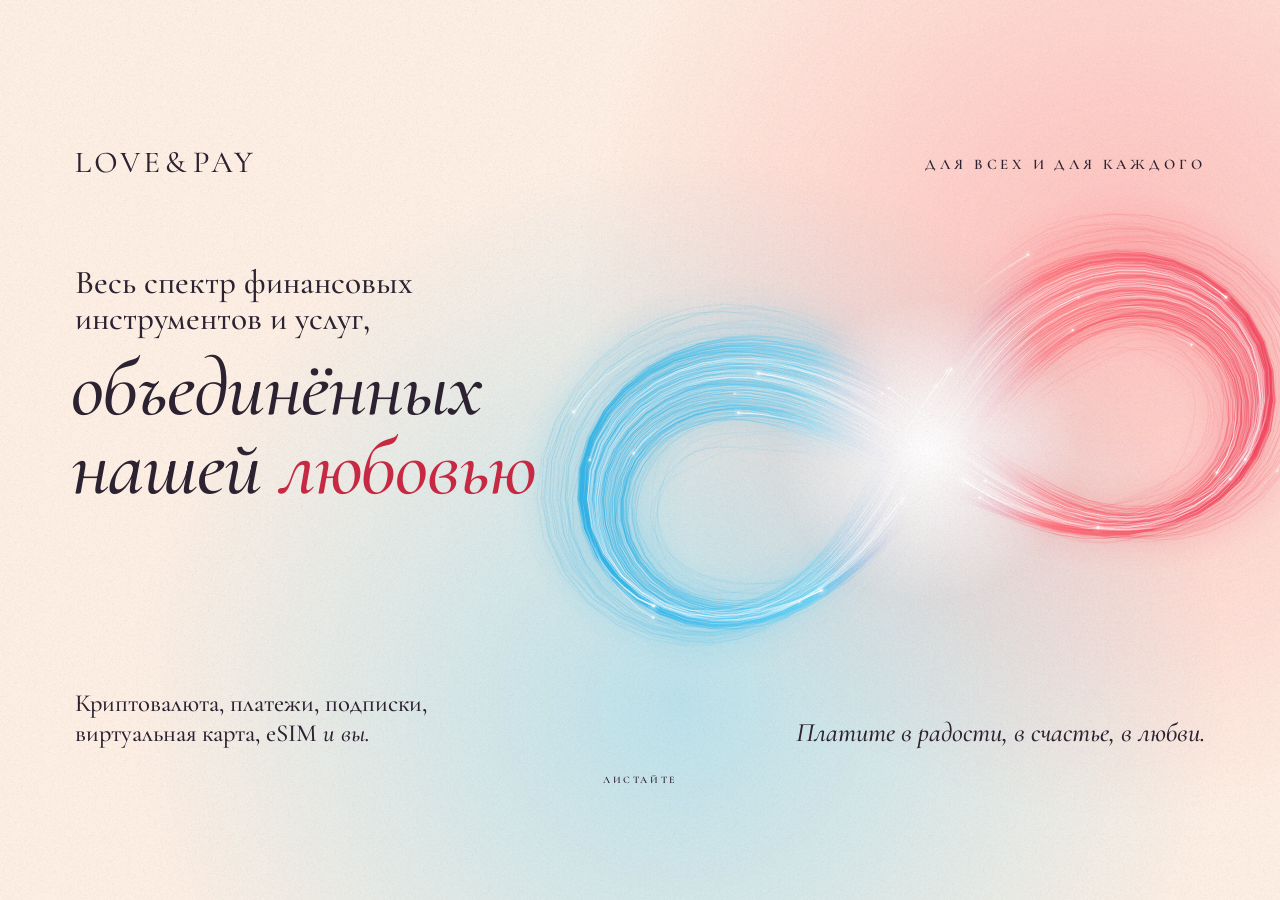
==== commit 78614a02: "Scroll inside a fixed container" ====
--- a/index.html
+++ b/index.html
@@ -6,10 +6,15 @@
 @font-face{font-family:CG;font-weight:600;src:url(fonts/CormorantGaramond-SemiBold.ttf)}
 @font-face{font-family:CG;font-weight:600;font-style:italic;src:url(fonts/CormorantGaramond-SemiBoldItalic.ttf)}
 @font-face{font-family:CG;font-weight:700;src:url(fonts/CormorantGaramond-Bold.ttf)}
-:root{--px:calc(min(100vw,177.778svh)/1920);--ink:#2B2130;--pink:#C92742;--blue:#0A74A3;--cream:#FFF0E5}
-@media (max-aspect-ratio:4/5){:root{--px:calc(min(100vw,46.209svh)/390)}}
+:root{--px:calc(min(100vw,177.778vh)/1920);--ink:#2B2130;--pink:#C92742;--blue:#0A74A3;--cream:#FFF0E5}
+@media (max-aspect-ratio:4/5){:root{--px:calc(min(100vw,46.209vh)/390)}}
+@supports (height:100dvh){:root{--px:calc(min(100vw,177.778dvh)/1920)}@media (max-aspect-ratio:4/5){:root{--px:calc(min(100vw,46.209dvh)/390)}}}
 *{box-sizing:border-box;margin:0;padding:0}
-html{scroll-snap-type:y mandatory;background:var(--cream);overflow-x:hidden;-webkit-text-size-adjust:100%}
+html,body{height:100%;overflow:hidden;overscroll-behavior:none}
+html{background:var(--cream);-webkit-text-size-adjust:100%}
+/* the deck scrolls inside its own fixed window: the page itself never scrolls, so a phone browser never shows or hides
+   its address bar during the presentation and the snap points never move under the finger */
+#deck{position:fixed;inset:0;z-index:2;overflow-y:auto;overflow-x:hidden;scroll-snap-type:y mandatory;-webkit-overflow-scrolling:touch;overscroll-behavior:contain}
 body{font-family:CG,Georgia,serif;font-weight:500;color:var(--ink);-webkit-font-smoothing:antialiased;font-feature-settings:"lnum","kern"}
 .fx{position:fixed;left:0;top:0;pointer-events:none}
 #blobPink,#blobBlue{width:1000px;height:1000px;border-radius:50%;z-index:0;will-change:transform}
@@ -18,7 +23,7 @@
 #glow{z-index:1;opacity:.9;will-change:transform}#threads{z-index:1}#front{z-index:3}
 #core{width:400px;height:400px;border-radius:50%;will-change:transform;z-index:1;background:radial-gradient(closest-side,rgba(255,255,255,.98),rgba(255,255,255,.55) 45%,rgba(255,255,255,0))}
 #grain{z-index:6;width:100vw;height:100vh;opacity:.5;background-size:140px 140px}
-.slide{position:relative;height:100vh;height:100svh;scroll-snap-align:start;scroll-snap-stop:always;overflow:hidden;overflow:clip}   /* clip, not hidden: hidden would make the slide a scroll container and its inner snap point would stop working */
+.slide{position:relative;height:100%;scroll-snap-align:start;scroll-snap-stop:always;overflow:hidden;overflow:clip}   /* clip, not hidden: hidden would make the slide a scroll container and its inner snap point would stop working */
 .stage{position:absolute;left:50%;top:50%;width:calc(1920*var(--px));height:calc(1080*var(--px));margin:calc(-540*var(--px)) 0 0 calc(-960*var(--px))}
 .snap1,.snap2{display:none}
 .e{position:absolute;z-index:4;left:calc(var(--l)*var(--px));top:calc(var(--t)*var(--px));right:calc(var(--r)*var(--px));bottom:calc(var(--b)*var(--px));width:calc(var(--w)*var(--px));font-size:calc(var(--fs)*var(--px));
@@ -32,7 +37,7 @@
  .lg svg{height:calc(var(--ph)*var(--px))}
  .lbr{display:none}.pbr{display:inline}
  /* a slide with two pages on the phone: twice the height, the second stage sits in the second screen */
- .slide.two{height:200vh;height:200svh}
+ .slide.two{height:200%}
  .slide.two .stage{top:25%}
  .slide.two .stage.s2{top:75%}
  /* the tall slide itself is not a snap area (a tall snap area lets the page rest anywhere inside it); its two pages are */
@@ -250,7 +255,7 @@
  .s11-cl{grid-column:1;grid-row:2;text-align:center;margin-top:calc(15*var(--px))}
  .s11-cr{grid-column:1;grid-row:3;text-align:center;font-size:1.26em;padding:.14em 1em .6em}   /* a comfortable tap area for the link */
 }
-</style></head><body><div id="blobPink" class="fx"></div><div id="blobBlue" class="fx"></div><canvas id="glow" class="fx"></canvas><canvas id="threads" class="fx"></canvas><div id="core" class="fx"></div><canvas id="front" class="fx"></canvas><div id="grain" class="fx"></div><main><section class="slide" data-n="1"><div class="stage"><div class="e lg" style="--l:112;--t:92;--h:34;--pl:24;--pt:30;--ph:15;--i:0;"><svg viewBox="670 2025 2730 345" fill="currentColor" role="img" aria-label="Love&amp;Pay"><path  d="M754.06,2305.67c0,8.72.85,15.1,2.57,19.14,1.71,4.05,4.97,6.77,9.8,8.17,4.82,1.4,12.52,2.1,23.11,2.1h44.81c18.67,0,34-5.67,45.98-17.04,11.98-11.36,19.84-26.84,23.57-46.45,0-.93.85-1.32,2.57-1.17,1.71.16,2.57.7,2.57,1.63-2.8,26.45-4.2,48.55-4.2,66.29,0,2.49-.47,4.28-1.4,5.37-.93,1.09-2.8,1.63-5.6,1.63h-216.59c-.63,0-.93-.93-.93-2.8s.31-2.8.93-2.8c11.51,0,19.91-.77,25.21-2.33,5.29-1.55,8.87-4.59,10.74-9.1,1.87-4.51,2.8-11.44,2.8-20.77v-216.13c0-9.34-.93-16.18-2.8-20.54-1.87-4.35-5.45-7.39-10.74-9.1-5.29-1.71-13.7-2.57-25.21-2.57-.63,0-.93-.93-.93-2.8s.31-2.8.93-2.8l23.34.47c13.07.63,23.81.93,32.21.93,9.02,0,20.07-.31,33.14-.93l22.87-.47c.62,0,.93.93.93,2.8s-.31,2.8-.93,2.8c-11.2,0-19.53.86-24.97,2.57-5.45,1.71-9.1,4.83-10.97,9.34-1.87,4.51-2.8,11.44-2.8,20.77v213.79Z"/>
+</style></head><body><div id="blobPink" class="fx"></div><div id="blobBlue" class="fx"></div><canvas id="glow" class="fx"></canvas><canvas id="threads" class="fx"></canvas><div id="core" class="fx"></div><canvas id="front" class="fx"></canvas><div id="grain" class="fx"></div><main id="deck"><section class="slide" data-n="1"><div class="stage"><div class="e lg" style="--l:112;--t:92;--h:34;--pl:24;--pt:30;--ph:15;--i:0;"><svg viewBox="670 2025 2730 345" fill="currentColor" role="img" aria-label="Love&amp;Pay"><path  d="M754.06,2305.67c0,8.72.85,15.1,2.57,19.14,1.71,4.05,4.97,6.77,9.8,8.17,4.82,1.4,12.52,2.1,23.11,2.1h44.81c18.67,0,34-5.67,45.98-17.04,11.98-11.36,19.84-26.84,23.57-46.45,0-.93.85-1.32,2.57-1.17,1.71.16,2.57.7,2.57,1.63-2.8,26.45-4.2,48.55-4.2,66.29,0,2.49-.47,4.28-1.4,5.37-.93,1.09-2.8,1.63-5.6,1.63h-216.59c-.63,0-.93-.93-.93-2.8s.31-2.8.93-2.8c11.51,0,19.91-.77,25.21-2.33,5.29-1.55,8.87-4.59,10.74-9.1,1.87-4.51,2.8-11.44,2.8-20.77v-216.13c0-9.34-.93-16.18-2.8-20.54-1.87-4.35-5.45-7.39-10.74-9.1-5.29-1.71-13.7-2.57-25.21-2.57-.63,0-.93-.93-.93-2.8s.31-2.8.93-2.8l23.34.47c13.07.63,23.81.93,32.21.93,9.02,0,20.07-.31,33.14-.93l22.87-.47c.62,0,.93.93.93,2.8s-.31,2.8-.93,2.8c-11.2,0-19.53.86-24.97,2.57-5.45,1.71-9.1,4.83-10.97,9.34-1.87,4.51-2.8,11.44-2.8,20.77v213.79Z"/>
   <path  d="M1055.38,2332.83c-22.57-13.54-39.99-31.9-52.28-55.08-12.3-23.18-18.44-48.47-18.44-75.86,0-32.05,8.09-59.52,24.27-82.39,16.18-22.87,36.95-40.06,62.32-51.58,25.36-11.51,51.27-17.27,77.72-17.27,29.56,0,55.55,6.93,77.96,20.77,22.41,13.85,39.6,32.14,51.58,54.85,11.98,22.72,17.97,46.84,17.97,72.35,0,28.32-7.47,54.31-22.41,77.96-14.94,23.65-34.94,42.33-59.98,56.02-25.05,13.7-52.21,20.54-81.46,20.54s-54.7-6.77-77.25-20.31ZM1204.29,2327.46c16.34-10.27,29.25-25.28,38.74-45.05,9.49-19.76,14.24-43.33,14.24-70.72,0-28.94-5.21-54.77-15.64-77.49-10.43-22.71-25.29-40.45-44.58-53.21-19.3-12.76-41.71-19.14-67.22-19.14-33.3,0-59.28,10.97-77.96,32.91s-28.01,52.21-28.01,90.79c0,29.26,5.29,55.86,15.87,79.82,10.58,23.97,25.36,42.87,44.35,56.72,18.98,13.85,40.61,20.77,64.88,20.77,20.54,0,38.98-5.13,55.32-15.4Z"/>
   <path  d="M1668.51,2057.31c0,1.87-.47,2.8-1.4,2.8-21.79,0-38.12,13.38-49.01,40.14l-97.09,245.54c-.31,1.24-2.03,1.87-5.13,1.87-2.5,0-4.2-.63-5.13-1.87l-116.23-252.54c-5.6-11.82-11.28-20.31-17.04-25.44-5.76-5.13-13.15-7.7-22.17-7.7-.93,0-1.4-.93-1.4-2.8s.47-2.8,1.4-2.8l15.87.47c8.71.63,16.02.93,21.94.93,14.94,0,29.88-.31,44.81-.93,4.97-.31,11.51-.47,19.61-.47.93,0,1.4.93,1.4,2.8s-.47,2.8-1.4,2.8c-19.3,0-28.94,5.76-28.94,17.27,0,4.36,1.4,9.65,4.2,15.87l94.76,206.33,79.82-201.66c2.49-6.84,3.73-12.44,3.73-16.8,0-7.16-2.88-12.44-8.64-15.87-5.76-3.42-14.86-5.13-27.31-5.13-.93,0-1.4-.93-1.4-2.8s.47-2.8,1.4-2.8l20.54.47c11.2.63,21.31.93,30.34.93,5.91,0,13.22-.31,21.94-.93l19.14-.47c.93,0,1.4.93,1.4,2.8Z"/>
   <path  d="M1938.79,2274.97c1.87.16,2.8.7,2.8,1.63-2.8,20.23-4.2,41.08-4.2,62.55,0,2.49-.55,4.28-1.63,5.37-1.09,1.09-3.03,1.63-5.83,1.63h-197.46c-.63,0-.93-.93-.93-2.8s.31-2.8.93-2.8c11.51,0,19.91-.77,25.21-2.33,5.29-1.55,8.87-4.59,10.74-9.1,1.87-4.51,2.8-11.44,2.8-20.77v-216.13c0-9.34-.93-16.18-2.8-20.54-1.87-4.35-5.45-7.39-10.74-9.1-5.29-1.71-13.7-2.57-25.21-2.57-.63,0-.93-.93-.93-2.8s.31-2.8.93-2.8h189.52c2.8,0,4.2,1.4,4.2,4.2l.93,58.35c0,.93-.86,1.4-2.57,1.4s-2.57-.47-2.57-1.4c-1.87-16.8-7.63-29.71-17.27-38.74-9.65-9.02-22.25-13.54-37.81-13.54h-25.67c-14.63,0-24.27,2.03-28.94,6.07-4.67,4.05-7,11.83-7,23.34v95.23h53.68c15.56,0,26.84-2.64,33.84-7.94,7-5.29,10.5-13.84,10.5-25.67,0-.62.93-.93,2.8-.93s2.8.31,2.8.93l-.47,38.74c0,9.03.15,15.87.47,20.54l.47,23.34c0,.63-.93.93-2.8.93s-2.8-.31-2.8-.93c0-13.69-3.58-23.57-10.74-29.64-7.16-6.07-18.83-9.1-35.01-9.1h-52.75v106.9c0,8.1.93,14.16,2.8,18.21,1.87,4.05,5.13,6.93,9.8,8.64,4.67,1.71,11.82,2.57,21.47,2.57h33.14c16.49,0,30.18-5.21,41.08-15.64,10.89-10.42,18.36-25.13,22.41-44.11,0-.93.93-1.32,2.8-1.17Z"/>
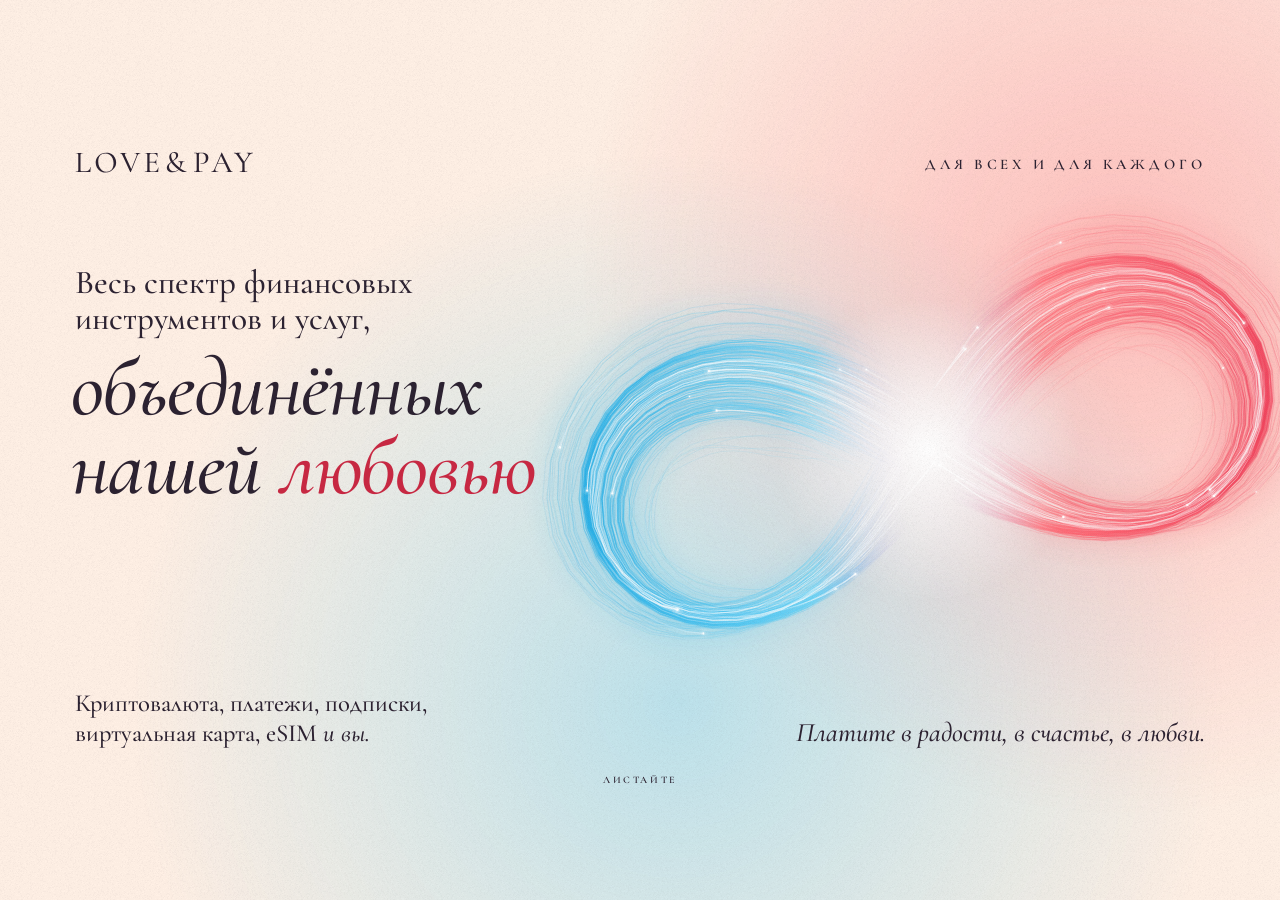
==== commit e7ce230b: "Each phone page is its own screen" ====
--- a/index.html
+++ b/index.html
@@ -22,10 +22,9 @@
 #blobBlue{background:radial-gradient(closest-side,rgba(103,210,246,.44),rgba(103,210,246,0))}
 #glow{z-index:1;opacity:.9;will-change:transform}#threads{z-index:1}#front{z-index:3}
 #core{width:400px;height:400px;border-radius:50%;will-change:transform;z-index:1;background:radial-gradient(closest-side,rgba(255,255,255,.98),rgba(255,255,255,.55) 45%,rgba(255,255,255,0))}
-#grain{z-index:6;width:100vw;height:100vh;opacity:.5;background-size:140px 140px}
+#grain{z-index:6;right:0;bottom:0;opacity:.5;background-size:140px 140px}
 .slide{position:relative;height:100%;scroll-snap-align:start;scroll-snap-stop:always;overflow:hidden;overflow:clip}   /* clip, not hidden: hidden would make the slide a scroll container and its inner snap point would stop working */
 .stage{position:absolute;left:50%;top:50%;width:calc(1920*var(--px));height:calc(1080*var(--px));margin:calc(-540*var(--px)) 0 0 calc(-960*var(--px))}
-.snap1,.snap2{display:none}
 .e{position:absolute;z-index:4;left:calc(var(--l)*var(--px));top:calc(var(--t)*var(--px));right:calc(var(--r)*var(--px));bottom:calc(var(--b)*var(--px));width:calc(var(--w)*var(--px));font-size:calc(var(--fs)*var(--px));
   opacity:0;transform:translateY(calc(22*var(--px)));transition:opacity 1.1s ease,transform 1.2s cubic-bezier(.2,.7,.2,1);transition-delay:calc(var(--i,0)*120ms)}
 .stage.in .e{opacity:1;transform:none}
@@ -36,17 +35,11 @@
  .e{left:calc(var(--pl)*var(--px));top:calc(var(--pt)*var(--px));right:calc(var(--pr)*var(--px));bottom:calc(var(--pb)*var(--px));width:calc(var(--pw)*var(--px));font-size:calc(var(--pfs)*var(--px));transform:translateY(calc(10*var(--px)))}
  .lg svg{height:calc(var(--ph)*var(--px))}
  .lbr{display:none}.pbr{display:inline}
- /* a slide with two pages on the phone: twice the height, the second stage sits in the second screen */
- .slide.two{height:200%}
- .slide.two .stage{top:25%}
- .slide.two .stage.s2{top:75%}
- /* the tall slide itself is not a snap area (a tall snap area lets the page rest anywhere inside it); its two pages are */
- .slide.two{scroll-snap-align:none}
- .slide.two .snap1,.slide.two .snap2{display:block;position:absolute;left:0;top:0;width:1px;height:1px;scroll-snap-align:start;scroll-snap-stop:always}
- .slide.two .snap2{top:50%}
+ /* a long slide: on the phone its second part lives in its own section (.p2) */
+ .slide .stage.s2{display:none}
  .lonly{display:none!important}
 }
-@media (min-aspect-ratio:4/5){.ponly{display:none!important}}
+@media (min-aspect-ratio:4/5){.ponly{display:none!important}.slide.p2{display:none}}
 @media (prefers-reduced-motion:reduce){.e{transition:none;opacity:1;transform:none}}
 h1,h2,h3,p{font-weight:500}
 
@@ -255,23 +248,23 @@
  .s11-cl{grid-column:1;grid-row:2;text-align:center;margin-top:calc(15*var(--px))}
  .s11-cr{grid-column:1;grid-row:3;text-align:center;font-size:1.26em;padding:.14em 1em .6em}   /* a comfortable tap area for the link */
 }
-</style></head><body><div id="blobPink" class="fx"></div><div id="blobBlue" class="fx"></div><canvas id="glow" class="fx"></canvas><canvas id="threads" class="fx"></canvas><div id="core" class="fx"></div><canvas id="front" class="fx"></canvas><div id="grain" class="fx"></div><main id="deck"><section class="slide" data-n="1"><div class="stage"><div class="e lg" style="--l:112;--t:92;--h:34;--pl:24;--pt:30;--ph:15;--i:0;"><svg viewBox="670 2025 2730 345" fill="currentColor" role="img" aria-label="Love&amp;Pay"><path  d="M754.06,2305.67c0,8.72.85,15.1,2.57,19.14,1.71,4.05,4.97,6.77,9.8,8.17,4.82,1.4,12.52,2.1,23.11,2.1h44.81c18.67,0,34-5.67,45.98-17.04,11.98-11.36,19.84-26.84,23.57-46.45,0-.93.85-1.32,2.57-1.17,1.71.16,2.57.7,2.57,1.63-2.8,26.45-4.2,48.55-4.2,66.29,0,2.49-.47,4.28-1.4,5.37-.93,1.09-2.8,1.63-5.6,1.63h-216.59c-.63,0-.93-.93-.93-2.8s.31-2.8.93-2.8c11.51,0,19.91-.77,25.21-2.33,5.29-1.55,8.87-4.59,10.74-9.1,1.87-4.51,2.8-11.44,2.8-20.77v-216.13c0-9.34-.93-16.18-2.8-20.54-1.87-4.35-5.45-7.39-10.74-9.1-5.29-1.71-13.7-2.57-25.21-2.57-.63,0-.93-.93-.93-2.8s.31-2.8.93-2.8l23.34.47c13.07.63,23.81.93,32.21.93,9.02,0,20.07-.31,33.14-.93l22.87-.47c.62,0,.93.93.93,2.8s-.31,2.8-.93,2.8c-11.2,0-19.53.86-24.97,2.57-5.45,1.71-9.1,4.83-10.97,9.34-1.87,4.51-2.8,11.44-2.8,20.77v213.79Z"/>
-  <path  d="M1055.38,2332.83c-22.57-13.54-39.99-31.9-52.28-55.08-12.3-23.18-18.44-48.47-18.44-75.86,0-32.05,8.09-59.52,24.27-82.39,16.18-22.87,36.95-40.06,62.32-51.58,25.36-11.51,51.27-17.27,77.72-17.27,29.56,0,55.55,6.93,77.96,20.77,22.41,13.85,39.6,32.14,51.58,54.85,11.98,22.72,17.97,46.84,17.97,72.35,0,28.32-7.47,54.31-22.41,77.96-14.94,23.65-34.94,42.33-59.98,56.02-25.05,13.7-52.21,20.54-81.46,20.54s-54.7-6.77-77.25-20.31ZM1204.29,2327.46c16.34-10.27,29.25-25.28,38.74-45.05,9.49-19.76,14.24-43.33,14.24-70.72,0-28.94-5.21-54.77-15.64-77.49-10.43-22.71-25.29-40.45-44.58-53.21-19.3-12.76-41.71-19.14-67.22-19.14-33.3,0-59.28,10.97-77.96,32.91s-28.01,52.21-28.01,90.79c0,29.26,5.29,55.86,15.87,79.82,10.58,23.97,25.36,42.87,44.35,56.72,18.98,13.85,40.61,20.77,64.88,20.77,20.54,0,38.98-5.13,55.32-15.4Z"/>
-  <path  d="M1668.51,2057.31c0,1.87-.47,2.8-1.4,2.8-21.79,0-38.12,13.38-49.01,40.14l-97.09,245.54c-.31,1.24-2.03,1.87-5.13,1.87-2.5,0-4.2-.63-5.13-1.87l-116.23-252.54c-5.6-11.82-11.28-20.31-17.04-25.44-5.76-5.13-13.15-7.7-22.17-7.7-.93,0-1.4-.93-1.4-2.8s.47-2.8,1.4-2.8l15.87.47c8.71.63,16.02.93,21.94.93,14.94,0,29.88-.31,44.81-.93,4.97-.31,11.51-.47,19.61-.47.93,0,1.4.93,1.4,2.8s-.47,2.8-1.4,2.8c-19.3,0-28.94,5.76-28.94,17.27,0,4.36,1.4,9.65,4.2,15.87l94.76,206.33,79.82-201.66c2.49-6.84,3.73-12.44,3.73-16.8,0-7.16-2.88-12.44-8.64-15.87-5.76-3.42-14.86-5.13-27.31-5.13-.93,0-1.4-.93-1.4-2.8s.47-2.8,1.4-2.8l20.54.47c11.2.63,21.31.93,30.34.93,5.91,0,13.22-.31,21.94-.93l19.14-.47c.93,0,1.4.93,1.4,2.8Z"/>
-  <path  d="M1938.79,2274.97c1.87.16,2.8.7,2.8,1.63-2.8,20.23-4.2,41.08-4.2,62.55,0,2.49-.55,4.28-1.63,5.37-1.09,1.09-3.03,1.63-5.83,1.63h-197.46c-.63,0-.93-.93-.93-2.8s.31-2.8.93-2.8c11.51,0,19.91-.77,25.21-2.33,5.29-1.55,8.87-4.59,10.74-9.1,1.87-4.51,2.8-11.44,2.8-20.77v-216.13c0-9.34-.93-16.18-2.8-20.54-1.87-4.35-5.45-7.39-10.74-9.1-5.29-1.71-13.7-2.57-25.21-2.57-.63,0-.93-.93-.93-2.8s.31-2.8.93-2.8h189.52c2.8,0,4.2,1.4,4.2,4.2l.93,58.35c0,.93-.86,1.4-2.57,1.4s-2.57-.47-2.57-1.4c-1.87-16.8-7.63-29.71-17.27-38.74-9.65-9.02-22.25-13.54-37.81-13.54h-25.67c-14.63,0-24.27,2.03-28.94,6.07-4.67,4.05-7,11.83-7,23.34v95.23h53.68c15.56,0,26.84-2.64,33.84-7.94,7-5.29,10.5-13.84,10.5-25.67,0-.62.93-.93,2.8-.93s2.8.31,2.8.93l-.47,38.74c0,9.03.15,15.87.47,20.54l.47,23.34c0,.63-.93.93-2.8.93s-2.8-.31-2.8-.93c0-13.69-3.58-23.57-10.74-29.64-7.16-6.07-18.83-9.1-35.01-9.1h-52.75v106.9c0,8.1.93,14.16,2.8,18.21,1.87,4.05,5.13,6.93,9.8,8.64,4.67,1.71,11.82,2.57,21.47,2.57h33.14c16.49,0,30.18-5.21,41.08-15.64,10.89-10.42,18.36-25.13,22.41-44.11,0-.93.93-1.32,2.8-1.17Z"/>
-  <path  d="M2367.56,2340.93c-.16,1.71-.7,2.57-1.63,2.57h-55.08c-13.07,0-33.3-10.42-60.68-31.28-24.59,24.59-55.71,36.88-93.36,36.88-19.61,0-36.1-3.19-49.48-9.57-13.38-6.38-23.27-14.86-29.64-25.44-6.38-10.58-9.57-21.94-9.57-34.08,0-17.42,5.52-32.68,16.57-45.75,11.04-13.07,26.84-27.07,47.38-42.01-5.6-8.4-10.12-16.18-13.54-23.34-9.03-18.98-13.54-35.94-13.54-50.88,0-14,3.34-26.76,10.04-38.28,6.69-11.51,16.02-20.69,28.01-27.54,11.98-6.84,25.91-10.27,41.78-10.27s28.78,3.66,39.68,10.97c10.89,7.32,16.34,19.07,16.34,35.24,0,12.14-3.12,23.11-9.34,32.91-6.23,9.8-13.85,18.37-22.87,25.67-9.03,7.32-21.32,16.1-36.88,26.37l-8.4,5.6c23.03,35.48,56.17,69.87,99.43,103.16,9.02-17.42,13.54-37.03,13.54-58.82,0-12.44-2.41-21.71-7.24-27.78-4.83-6.07-13.77-9.1-26.84-9.1-.93,0-1.48-.93-1.63-2.8-.16-1.87.39-2.8,1.63-2.8l99.89-.47c1.24,0,1.87.93,1.87,2.8s-.63,2.8-1.87,2.8c-10.27,0-17.97,1.01-23.11,3.03-5.13,2.03-8.79,4.9-10.97,8.64-2.18,3.74-4.36,9.5-6.54,17.27-8.4,29.25-18.83,53.53-31.28,72.82,18.98,13.7,36.88,24.9,53.68,33.61,16.8,8.72,30.81,14.32,42.01,16.8,1.24.31,1.79,1.33,1.63,3.03ZM2244.09,2307.09c-4.05-2.8-7.63-5.6-10.74-8.4-18.67-14.94-36.49-31.12-53.45-48.55-16.96-17.42-31.36-34.7-43.18-51.82-11.2,9.34-19.92,19.07-26.14,29.18-6.23,10.12-9.34,21.55-9.34,34.31s3.34,24.67,10.04,35.71c6.69,11.05,16.1,19.84,28.24,26.37s25.83,9.8,41.08,9.8c24.58,0,45.75-8.87,63.49-26.61ZM2159.6,2172.18c15.87-12.44,28.08-24.51,36.64-36.18,8.56-11.67,12.84-24.97,12.84-39.91,0-13.69-3.58-24.43-10.74-32.21-7.16-7.78-16.8-11.67-28.94-11.67-23.03,0-34.54,14.16-34.54,42.48,0,24.27,8.24,50.11,24.74,77.49Z"/>
-  <path  d="M2560.81,2326.47c2.49,4.51,7.47,7.7,14.94,9.57s19.14,2.8,35.01,2.8c.93,0,1.4.93,1.4,2.8s-.47,2.8-1.4,2.8c-12.76,0-22.72-.15-29.88-.47l-40.61-.47-31.74.47c-5.6.31-13.54.47-23.81.47-.93,0-1.4-.93-1.4-2.8s.47-2.8,1.4-2.8c11.2,0,19.45-.77,24.74-2.33,5.29-1.55,8.87-4.59,10.74-9.1,1.87-4.51,2.8-11.44,2.8-20.77v-216.13c0-9.34-.93-16.18-2.8-20.54-1.87-4.35-5.45-7.39-10.74-9.1-5.29-1.71-13.54-2.57-24.74-2.57-.93,0-1.4-.93-1.4-2.8s.47-2.8,1.4-2.8l23.81.47c13.07.63,23.49.93,31.28.93s16.34-.47,26.61-1.4c3.73,0,9.57-.23,17.5-.7s14.86-.7,20.77-.7c28.94,0,52.2,6.46,69.79,19.37,17.58,12.92,26.37,32.44,26.37,58.58,0,20.23-5.06,37.34-15.17,51.35-10.12,14-23.03,24.43-38.74,31.28-15.72,6.85-31.98,10.27-48.78,10.27-9.03,0-16.65-.77-22.87-2.33-.63,0-.93-.77-.93-2.33,0-.93.23-1.87.7-2.8s1.01-1.24,1.63-.93c4.67,1.25,10.11,1.87,16.34,1.87,19.29,0,35.63-6.69,49.01-20.07s20.07-32.68,20.07-57.88-6.38-43.88-19.14-57.88c-12.76-14-29.57-21.01-50.42-21.01-10.27,0-17.74.7-22.41,2.1s-8.02,4.36-10.04,8.87c-2.03,4.51-3.03,11.75-3.03,21.71v213.33c0,9.96,1.24,17.2,3.73,21.71Z"/>
-  <path  d="M3073.82,2342.7c0,1.87-.63,2.8-1.87,2.8-5.92,0-15.1-.31-27.54-.93-12.45-.62-21.63-.93-27.54-.93-7.16,0-16.03.31-26.61.93-9.96.63-17.74.93-23.34.93-1.25,0-1.87-.93-1.87-2.8s.62-2.8,1.87-2.8c11.2,0,19.21-1.01,24.04-3.03,4.82-2.02,7.24-5.67,7.24-10.97,0-4.67-2.18-11.67-6.54-21.01l-40.14-84.02h-111.57l-27.54,63.95c-4.05,9.34-6.07,17.9-6.07,25.67,0,19.61,15.09,29.41,45.28,29.41,1.55,0,2.33.93,2.33,2.8s-.78,2.8-2.33,2.8c-5.6,0-13.7-.31-24.27-.93-11.83-.62-22.1-.93-30.81-.93-7.78,0-17.27.31-28.47.93-9.34.63-17.27.93-23.81.93-1.55,0-2.33-.93-2.33-2.8s.78-2.8,2.33-2.8c8.71,0,16.1-1.63,22.17-4.9s11.9-9.1,17.5-17.5,11.82-20.69,18.67-36.88l98.5-230.6c.62-.93,1.87-1.4,3.73-1.4s2.95.47,3.27,1.4l111.1,231.53c10.58,22.72,19.61,38.12,27.07,46.21,7.47,8.1,16.02,12.14,25.67,12.14,1.24,0,1.87.93,1.87,2.8ZM2844.15,2211.06h102.7l-54.15-112.97-48.55,112.97Z"/>
-  <path  d="M3380.03,2055.6c0,1.87-.31,2.8-.93,2.8-10.9,0-22.33,4.43-34.31,13.3-11.98,8.87-22.64,20.93-31.98,36.18l-60.22,93.36v105.5c0,9.65.93,16.65,2.8,21.01,1.87,4.36,5.37,7.32,10.5,8.87,5.13,1.56,13.46,2.33,24.97,2.33.93,0,1.4.93,1.4,2.8s-.47,2.8-1.4,2.8c-9.65,0-17.12-.15-22.41-.47l-33.14-.47-32.21.47c-5.92.31-13.85.47-23.81.47-.63,0-.93-.93-.93-2.8s.31-2.8.93-2.8c11.51,0,19.91-.77,25.21-2.33,5.29-1.55,8.94-4.59,10.97-9.1,2.02-4.51,3.03-11.44,3.03-20.77v-98.03l-75.62-112.03c-9.34-14.31-17.9-24.27-25.67-29.88-7.78-5.6-16.34-8.4-25.67-8.4-.93,0-1.4-.93-1.4-2.8s.47-2.8,1.4-2.8l16.34.47c7.47.63,12.91.93,16.34.93,10.58,0,24.27-.31,41.08-.93l26.14-.47c.62,0,.93.93.93,2.8s-.31,2.8-.93,2.8c-15.25,0-22.87,3.58-22.87,10.74,0,3.11,1.71,7.16,5.13,12.14l73.29,108.76,54.15-84.96c7.16-11.82,10.74-21.47,10.74-28.94,0-11.82-8.4-17.74-25.21-17.74-.63,0-.93-.93-.93-2.8s.31-2.8.93-2.8l22.41.47c12.44.63,23.65.93,33.61.93,5.29,0,11.67-.31,19.14-.93l17.27-.47c.62,0,.93.93.93,2.8Z"/>
-</svg></div><div class="e cap" style="--r:112;--t:98;--fs:22;--pr:24;--pt:33;--pfs:8.6;--i:1;">Для всех и для каждого</div><p class="e " style="--l:112;--t:262;--w:620;--fs:50;--pl:24;--pt:452;--pw:336;--pfs:22;--i:2;line-height:1.1">Весь спектр финансовых инструментов и&nbsp;услуг,</p><h1 class="e it" style="--l:106;--t:388;--fs:122;--pl:22;--pt:512;--pfs:52;--i:3;line-height:.97;letter-spacing:-.012em;font-weight:500;white-space:nowrap">объединённых<br>нашей <span class="pink">любовью</span></h1><p class="e " style="--l:112;--b:92;--w:640;--fs:37;--pl:24;--pt:640;--pw:330;--pfs:19;--i:4;line-height:1.2">Криптовалюта, платежи, подписки, виртуальная карта, eSIM <i>и&nbsp;вы.</i></p><p class="e it" style="--r:112;--b:92;--fs:40;--pl:24;--pb:52;--pfs:20;--i:5;">Платите в радости, в&nbsp;счастье, в&nbsp;любви.</p><div class="e cap hint" style="--l:0;--w:1920;--b:36;--fs:15;--pl:0;--pw:390;--pb:20;--pfs:8;--i:7;">листайте</div></div></section><section class="slide" data-n="2"><div class="stage"><div class="e lg" style="--l:112;--t:92;--h:34;--pl:24;--pt:30;--ph:15;--i:0;"><svg viewBox="670 2025 2730 345" fill="currentColor" role="img" aria-label="Love&amp;Pay"><path  d="M754.06,2305.67c0,8.72.85,15.1,2.57,19.14,1.71,4.05,4.97,6.77,9.8,8.17,4.82,1.4,12.52,2.1,23.11,2.1h44.81c18.67,0,34-5.67,45.98-17.04,11.98-11.36,19.84-26.84,23.57-46.45,0-.93.85-1.32,2.57-1.17,1.71.16,2.57.7,2.57,1.63-2.8,26.45-4.2,48.55-4.2,66.29,0,2.49-.47,4.28-1.4,5.37-.93,1.09-2.8,1.63-5.6,1.63h-216.59c-.63,0-.93-.93-.93-2.8s.31-2.8.93-2.8c11.51,0,19.91-.77,25.21-2.33,5.29-1.55,8.87-4.59,10.74-9.1,1.87-4.51,2.8-11.44,2.8-20.77v-216.13c0-9.34-.93-16.18-2.8-20.54-1.87-4.35-5.45-7.39-10.74-9.1-5.29-1.71-13.7-2.57-25.21-2.57-.63,0-.93-.93-.93-2.8s.31-2.8.93-2.8l23.34.47c13.07.63,23.81.93,32.21.93,9.02,0,20.07-.31,33.14-.93l22.87-.47c.62,0,.93.93.93,2.8s-.31,2.8-.93,2.8c-11.2,0-19.53.86-24.97,2.57-5.45,1.71-9.1,4.83-10.97,9.34-1.87,4.51-2.8,11.44-2.8,20.77v213.79Z"/>
-  <path  d="M1055.38,2332.83c-22.57-13.54-39.99-31.9-52.28-55.08-12.3-23.18-18.44-48.47-18.44-75.86,0-32.05,8.09-59.52,24.27-82.39,16.18-22.87,36.95-40.06,62.32-51.58,25.36-11.51,51.27-17.27,77.72-17.27,29.56,0,55.55,6.93,77.96,20.77,22.41,13.85,39.6,32.14,51.58,54.85,11.98,22.72,17.97,46.84,17.97,72.35,0,28.32-7.47,54.31-22.41,77.96-14.94,23.65-34.94,42.33-59.98,56.02-25.05,13.7-52.21,20.54-81.46,20.54s-54.7-6.77-77.25-20.31ZM1204.29,2327.46c16.34-10.27,29.25-25.28,38.74-45.05,9.49-19.76,14.24-43.33,14.24-70.72,0-28.94-5.21-54.77-15.64-77.49-10.43-22.71-25.29-40.45-44.58-53.21-19.3-12.76-41.71-19.14-67.22-19.14-33.3,0-59.28,10.97-77.96,32.91s-28.01,52.21-28.01,90.79c0,29.26,5.29,55.86,15.87,79.82,10.58,23.97,25.36,42.87,44.35,56.72,18.98,13.85,40.61,20.77,64.88,20.77,20.54,0,38.98-5.13,55.32-15.4Z"/>
-  <path  d="M1668.51,2057.31c0,1.87-.47,2.8-1.4,2.8-21.79,0-38.12,13.38-49.01,40.14l-97.09,245.54c-.31,1.24-2.03,1.87-5.13,1.87-2.5,0-4.2-.63-5.13-1.87l-116.23-252.54c-5.6-11.82-11.28-20.31-17.04-25.44-5.76-5.13-13.15-7.7-22.17-7.7-.93,0-1.4-.93-1.4-2.8s.47-2.8,1.4-2.8l15.87.47c8.71.63,16.02.93,21.94.93,14.94,0,29.88-.31,44.81-.93,4.97-.31,11.51-.47,19.61-.47.93,0,1.4.93,1.4,2.8s-.47,2.8-1.4,2.8c-19.3,0-28.94,5.76-28.94,17.27,0,4.36,1.4,9.65,4.2,15.87l94.76,206.33,79.82-201.66c2.49-6.84,3.73-12.44,3.73-16.8,0-7.16-2.88-12.44-8.64-15.87-5.76-3.42-14.86-5.13-27.31-5.13-.93,0-1.4-.93-1.4-2.8s.47-2.8,1.4-2.8l20.54.47c11.2.63,21.31.93,30.34.93,5.91,0,13.22-.31,21.94-.93l19.14-.47c.93,0,1.4.93,1.4,2.8Z"/>
-  <path  d="M1938.79,2274.97c1.87.16,2.8.7,2.8,1.63-2.8,20.23-4.2,41.08-4.2,62.55,0,2.49-.55,4.28-1.63,5.37-1.09,1.09-3.03,1.63-5.83,1.63h-197.46c-.63,0-.93-.93-.93-2.8s.31-2.8.93-2.8c11.51,0,19.91-.77,25.21-2.33,5.29-1.55,8.87-4.59,10.74-9.1,1.87-4.51,2.8-11.44,2.8-20.77v-216.13c0-9.34-.93-16.18-2.8-20.54-1.87-4.35-5.45-7.39-10.74-9.1-5.29-1.71-13.7-2.57-25.21-2.57-.63,0-.93-.93-.93-2.8s.31-2.8.93-2.8h189.52c2.8,0,4.2,1.4,4.2,4.2l.93,58.35c0,.93-.86,1.4-2.57,1.4s-2.57-.47-2.57-1.4c-1.87-16.8-7.63-29.71-17.27-38.74-9.65-9.02-22.25-13.54-37.81-13.54h-25.67c-14.63,0-24.27,2.03-28.94,6.07-4.67,4.05-7,11.83-7,23.34v95.23h53.68c15.56,0,26.84-2.64,33.84-7.94,7-5.29,10.5-13.84,10.5-25.67,0-.62.93-.93,2.8-.93s2.8.31,2.8.93l-.47,38.74c0,9.03.15,15.87.47,20.54l.47,23.34c0,.63-.93.93-2.8.93s-2.8-.31-2.8-.93c0-13.69-3.58-23.57-10.74-29.64-7.16-6.07-18.83-9.1-35.01-9.1h-52.75v106.9c0,8.1.93,14.16,2.8,18.21,1.87,4.05,5.13,6.93,9.8,8.64,4.67,1.71,11.82,2.57,21.47,2.57h33.14c16.49,0,30.18-5.21,41.08-15.64,10.89-10.42,18.36-25.13,22.41-44.11,0-.93.93-1.32,2.8-1.17Z"/>
-  <path  d="M2367.56,2340.93c-.16,1.71-.7,2.57-1.63,2.57h-55.08c-13.07,0-33.3-10.42-60.68-31.28-24.59,24.59-55.71,36.88-93.36,36.88-19.61,0-36.1-3.19-49.48-9.57-13.38-6.38-23.27-14.86-29.64-25.44-6.38-10.58-9.57-21.94-9.57-34.08,0-17.42,5.52-32.68,16.57-45.75,11.04-13.07,26.84-27.07,47.38-42.01-5.6-8.4-10.12-16.18-13.54-23.34-9.03-18.98-13.54-35.94-13.54-50.88,0-14,3.34-26.76,10.04-38.28,6.69-11.51,16.02-20.69,28.01-27.54,11.98-6.84,25.91-10.27,41.78-10.27s28.78,3.66,39.68,10.97c10.89,7.32,16.34,19.07,16.34,35.24,0,12.14-3.12,23.11-9.34,32.91-6.23,9.8-13.85,18.37-22.87,25.67-9.03,7.32-21.32,16.1-36.88,26.37l-8.4,5.6c23.03,35.48,56.17,69.87,99.43,103.16,9.02-17.42,13.54-37.03,13.54-58.82,0-12.44-2.41-21.71-7.24-27.78-4.83-6.07-13.77-9.1-26.84-9.1-.93,0-1.48-.93-1.63-2.8-.16-1.87.39-2.8,1.63-2.8l99.89-.47c1.24,0,1.87.93,1.87,2.8s-.63,2.8-1.87,2.8c-10.27,0-17.97,1.01-23.11,3.03-5.13,2.03-8.79,4.9-10.97,8.64-2.18,3.74-4.36,9.5-6.54,17.27-8.4,29.25-18.83,53.53-31.28,72.82,18.98,13.7,36.88,24.9,53.68,33.61,16.8,8.72,30.81,14.32,42.01,16.8,1.24.31,1.79,1.33,1.63,3.03ZM2244.09,2307.09c-4.05-2.8-7.63-5.6-10.74-8.4-18.67-14.94-36.49-31.12-53.45-48.55-16.96-17.42-31.36-34.7-43.18-51.82-11.2,9.34-19.92,19.07-26.14,29.18-6.23,10.12-9.34,21.55-9.34,34.31s3.34,24.67,10.04,35.71c6.69,11.05,16.1,19.84,28.24,26.37s25.83,9.8,41.08,9.8c24.58,0,45.75-8.87,63.49-26.61ZM2159.6,2172.18c15.87-12.44,28.08-24.51,36.64-36.18,8.56-11.67,12.84-24.97,12.84-39.91,0-13.69-3.58-24.43-10.74-32.21-7.16-7.78-16.8-11.67-28.94-11.67-23.03,0-34.54,14.16-34.54,42.48,0,24.27,8.24,50.11,24.74,77.49Z"/>
-  <path  d="M2560.81,2326.47c2.49,4.51,7.47,7.7,14.94,9.57s19.14,2.8,35.01,2.8c.93,0,1.4.93,1.4,2.8s-.47,2.8-1.4,2.8c-12.76,0-22.72-.15-29.88-.47l-40.61-.47-31.74.47c-5.6.31-13.54.47-23.81.47-.93,0-1.4-.93-1.4-2.8s.47-2.8,1.4-2.8c11.2,0,19.45-.77,24.74-2.33,5.29-1.55,8.87-4.59,10.74-9.1,1.87-4.51,2.8-11.44,2.8-20.77v-216.13c0-9.34-.93-16.18-2.8-20.54-1.87-4.35-5.45-7.39-10.74-9.1-5.29-1.71-13.54-2.57-24.74-2.57-.93,0-1.4-.93-1.4-2.8s.47-2.8,1.4-2.8l23.81.47c13.07.63,23.49.93,31.28.93s16.34-.47,26.61-1.4c3.73,0,9.57-.23,17.5-.7s14.86-.7,20.77-.7c28.94,0,52.2,6.46,69.79,19.37,17.58,12.92,26.37,32.44,26.37,58.58,0,20.23-5.06,37.34-15.17,51.35-10.12,14-23.03,24.43-38.74,31.28-15.72,6.85-31.98,10.27-48.78,10.27-9.03,0-16.65-.77-22.87-2.33-.63,0-.93-.77-.93-2.33,0-.93.23-1.87.7-2.8s1.01-1.24,1.63-.93c4.67,1.25,10.11,1.87,16.34,1.87,19.29,0,35.63-6.69,49.01-20.07s20.07-32.68,20.07-57.88-6.38-43.88-19.14-57.88c-12.76-14-29.57-21.01-50.42-21.01-10.27,0-17.74.7-22.41,2.1s-8.02,4.36-10.04,8.87c-2.03,4.51-3.03,11.75-3.03,21.71v213.33c0,9.96,1.24,17.2,3.73,21.71Z"/>
-  <path  d="M3073.82,2342.7c0,1.87-.63,2.8-1.87,2.8-5.92,0-15.1-.31-27.54-.93-12.45-.62-21.63-.93-27.54-.93-7.16,0-16.03.31-26.61.93-9.96.63-17.74.93-23.34.93-1.25,0-1.87-.93-1.87-2.8s.62-2.8,1.87-2.8c11.2,0,19.21-1.01,24.04-3.03,4.82-2.02,7.24-5.67,7.24-10.97,0-4.67-2.18-11.67-6.54-21.01l-40.14-84.02h-111.57l-27.54,63.95c-4.05,9.34-6.07,17.9-6.07,25.67,0,19.61,15.09,29.41,45.28,29.41,1.55,0,2.33.93,2.33,2.8s-.78,2.8-2.33,2.8c-5.6,0-13.7-.31-24.27-.93-11.83-.62-22.1-.93-30.81-.93-7.78,0-17.27.31-28.47.93-9.34.63-17.27.93-23.81.93-1.55,0-2.33-.93-2.33-2.8s.78-2.8,2.33-2.8c8.71,0,16.1-1.63,22.17-4.9s11.9-9.1,17.5-17.5,11.82-20.69,18.67-36.88l98.5-230.6c.62-.93,1.87-1.4,3.73-1.4s2.95.47,3.27,1.4l111.1,231.53c10.58,22.72,19.61,38.12,27.07,46.21,7.47,8.1,16.02,12.14,25.67,12.14,1.24,0,1.87.93,1.87,2.8ZM2844.15,2211.06h102.7l-54.15-112.97-48.55,112.97Z"/>
-  <path  d="M3380.03,2055.6c0,1.87-.31,2.8-.93,2.8-10.9,0-22.33,4.43-34.31,13.3-11.98,8.87-22.64,20.93-31.98,36.18l-60.22,93.36v105.5c0,9.65.93,16.65,2.8,21.01,1.87,4.36,5.37,7.32,10.5,8.87,5.13,1.56,13.46,2.33,24.97,2.33.93,0,1.4.93,1.4,2.8s-.47,2.8-1.4,2.8c-9.65,0-17.12-.15-22.41-.47l-33.14-.47-32.21.47c-5.92.31-13.85.47-23.81.47-.63,0-.93-.93-.93-2.8s.31-2.8.93-2.8c11.51,0,19.91-.77,25.21-2.33,5.29-1.55,8.94-4.59,10.97-9.1,2.02-4.51,3.03-11.44,3.03-20.77v-98.03l-75.62-112.03c-9.34-14.31-17.9-24.27-25.67-29.88-7.78-5.6-16.34-8.4-25.67-8.4-.93,0-1.4-.93-1.4-2.8s.47-2.8,1.4-2.8l16.34.47c7.47.63,12.91.93,16.34.93,10.58,0,24.27-.31,41.08-.93l26.14-.47c.62,0,.93.93.93,2.8s-.31,2.8-.93,2.8c-15.25,0-22.87,3.58-22.87,10.74,0,3.11,1.71,7.16,5.13,12.14l73.29,108.76,54.15-84.96c7.16-11.82,10.74-21.47,10.74-28.94,0-11.82-8.4-17.74-25.21-17.74-.63,0-.93-.93-.93-2.8s.31-2.8.93-2.8l22.41.47c12.44.63,23.65.93,33.61.93,5.29,0,11.67-.31,19.14-.93l17.27-.47c.62,0,.93.93.93,2.8Z"/>
-</svg></div><div class="e cap" style="--r:112;--t:98;--fs:22;--pr:24;--pt:33;--pfs:8.6;--i:0;">02</div><p class="e " style="--l:112;--t:186;--fs:54;--pl:24;--pt:70;--pfs:21;--i:1;">Love&amp;Pay —</p><h2 class="e it tight" style="--l:106;--t:252;--fs:104;--pl:22;--pt:96;--pfs:40;--i:2;font-weight:500;white-space:nowrap">с любовью всё<br>становится простым</h2><p class="e " style="--l:112;--t:480;--w:700;--fs:34;--pl:24;--pt:186;--pw:342;--pfs:16;--i:3;line-height:1.18">Обменивайте, храните и&nbsp;переводите криптовалюту. Пополняйте баланс через СБП и&nbsp;зарубежные карты.</p><p class="e it pink" style="--l:1140;--w:600;--t:506;--fs:46;--pl:0;--pw:390;--pt:394;--pfs:21;--i:4;text-align:center">&amp;Love. Чувствуете?</p><div class="e feats" style="--l:112;--t:684;--w:1696;--fs:27;--pl:24;--pt:442;--pw:342;--pfs:15;--i:5;"><div class="f"><svg class="ic" viewBox="0 0 48 48" fill="none" stroke="url(#gs02wallet)" stroke-width="1.7" stroke-linecap="round" stroke-linejoin="round" aria-hidden="true"><defs><linearGradient id="gs02wallet" x1="4" y1="0" x2="44" y2="0" gradientUnits="userSpaceOnUse"><stop offset="0" stop-color="#149BD6"/><stop offset=".5" stop-color="#9A7FC0"/><stop offset="1" stop-color="#E63350"/></linearGradient></defs><rect x="6" y="14" width="33" height="24" rx="5"/><path d="M6 20h27a6 6 0 0 1 6 6M30 26.5h9v6h-9a3 3 0 0 1 0-6zM11 14l17-6 3 6"/><circle cx="40" cy="12" r="6.5"/><path d="M38.4 9.2h2.2a1.4 1.4 0 0 1 0 2.8h-2.2zM38.4 12h2.6a1.4 1.4 0 0 1 0 2.8h-2.6zM38.4 9.2v5.6"/></svg><div><b>Всё в одном сервисе</b><span>Криптокошелёк, обмен валют, переводы и&nbsp;все полезные платёжные инструменты.</span></div></div><div class="f"><svg class="ic" viewBox="0 0 48 48" fill="none" stroke="url(#gs02swap)" stroke-width="1.7" stroke-linecap="round" stroke-linejoin="round" aria-hidden="true"><defs><linearGradient id="gs02swap" x1="4" y1="0" x2="44" y2="0" gradientUnits="userSpaceOnUse"><stop offset="0" stop-color="#149BD6"/><stop offset=".5" stop-color="#9A7FC0"/><stop offset="1" stop-color="#E63350"/></linearGradient></defs><circle cx="14" cy="24" r="9"/><circle cx="34" cy="24" r="9"/><path d="M12 19.6h3a2.1 2.1 0 0 1 0 4.2h-3zM12 23.8h3.6a2.2 2.2 0 0 1 0 4.4H12zM12 19.6v8.6M30.4 20h7.2M34 20v8.6"/><path d="M17 9.5c5-3.6 11-3.6 16 0M30.4 6.6l3 3-3.6 1.6M31 38.5c-5 3.6-11 3.6-16 0M17.6 41.4l-3-3 3.6-1.6"/></svg><div><b>Удобный обмен и&nbsp;переводы</b><span>Обменивайте криптовалюту и&nbsp;управляйте своими средствами.</span></div></div><div class="f"><svg class="ic" viewBox="0 0 48 48" fill="none" stroke="url(#gs02shield)" stroke-width="1.7" stroke-linecap="round" stroke-linejoin="round" aria-hidden="true"><defs><linearGradient id="gs02shield" x1="4" y1="0" x2="44" y2="0" gradientUnits="userSpaceOnUse"><stop offset="0" stop-color="#149BD6"/><stop offset=".5" stop-color="#9A7FC0"/><stop offset="1" stop-color="#E63350"/></linearGradient></defs><path d="M24 5l15 5.5v11c0 10-6.2 17.3-15 21.5C15.2 38.8 9 31.5 9 21.5v-11z"/><circle cx="24" cy="21" r="4.2"/><path d="M24 25.2v6.3"/></svg><div><b>Безопасность аккаунта</b><span>Вход через Telegram, <span style="white-space:nowrap">PIN-код</span> и&nbsp;Seed фраза для восстановления доступа.</span></div></div><div class="f"><svg class="ic" viewBox="0 0 48 48" fill="none" stroke="url(#gs02people)" stroke-width="1.7" stroke-linecap="round" stroke-linejoin="round" aria-hidden="true"><defs><linearGradient id="gs02people" x1="4" y1="0" x2="44" y2="0" gradientUnits="userSpaceOnUse"><stop offset="0" stop-color="#149BD6"/><stop offset=".5" stop-color="#9A7FC0"/><stop offset="1" stop-color="#E63350"/></linearGradient></defs><circle cx="24" cy="11" r="5"/><circle cx="10" cy="34" r="4.4"/><circle cx="38" cy="34" r="4.4"/><path d="M21 15.4l-8.4 14.6M27 15.4l8.4 14.6M15 34h18"/></svg><div><b>Реферальная программа</b><span>Приглашайте друзей и&nbsp;зарабатывайте вместе с&nbsp;нами</span></div></div><div class="f"><svg class="ic" viewBox="0 0 48 48" fill="none" stroke="url(#gs02care)" stroke-width="1.7" stroke-linecap="round" stroke-linejoin="round" aria-hidden="true"><defs><linearGradient id="gs02care" x1="4" y1="0" x2="44" y2="0" gradientUnits="userSpaceOnUse"><stop offset="0" stop-color="#149BD6"/><stop offset=".5" stop-color="#9A7FC0"/><stop offset="1" stop-color="#E63350"/></linearGradient></defs><path d="M9 9h30a4 4 0 0 1 4 4v18a4 4 0 0 1-4 4H22l-9 7v-7H9a4 4 0 0 1-4-4V13a4 4 0 0 1 4-4z"/><path d="M24 28.5c-4.6-3.4-7-5.8-7-8.6a3.6 3.6 0 0 1 7-1.4 3.6 3.6 0 0 1 7 1.4c0 2.8-2.4 5.2-7 8.6z"/></svg><div><b>Поддержка 24/7</b><span>Любые вопросы можно решить в&nbsp;нашей службе поддержки.</span></div></div></div></div></section><section class="slide" data-n="3"><div class="stage"><div class="e lg" style="--l:112;--t:92;--h:34;--pl:24;--pt:30;--ph:15;--i:0;"><svg viewBox="670 2025 2730 345" fill="currentColor" role="img" aria-label="Love&amp;Pay"><path  d="M754.06,2305.67c0,8.72.85,15.1,2.57,19.14,1.71,4.05,4.97,6.77,9.8,8.17,4.82,1.4,12.52,2.1,23.11,2.1h44.81c18.67,0,34-5.67,45.98-17.04,11.98-11.36,19.84-26.84,23.57-46.45,0-.93.85-1.32,2.57-1.17,1.71.16,2.57.7,2.57,1.63-2.8,26.45-4.2,48.55-4.2,66.29,0,2.49-.47,4.28-1.4,5.37-.93,1.09-2.8,1.63-5.6,1.63h-216.59c-.63,0-.93-.93-.93-2.8s.31-2.8.93-2.8c11.51,0,19.91-.77,25.21-2.33,5.29-1.55,8.87-4.59,10.74-9.1,1.87-4.51,2.8-11.44,2.8-20.77v-216.13c0-9.34-.93-16.18-2.8-20.54-1.87-4.35-5.45-7.39-10.74-9.1-5.29-1.71-13.7-2.57-25.21-2.57-.63,0-.93-.93-.93-2.8s.31-2.8.93-2.8l23.34.47c13.07.63,23.81.93,32.21.93,9.02,0,20.07-.31,33.14-.93l22.87-.47c.62,0,.93.93.93,2.8s-.31,2.8-.93,2.8c-11.2,0-19.53.86-24.97,2.57-5.45,1.71-9.1,4.83-10.97,9.34-1.87,4.51-2.8,11.44-2.8,20.77v213.79Z"/>
+</style></head><body><div id="blobPink" class="fx"></div><div id="blobBlue" class="fx"></div><canvas id="glow" class="fx"></canvas><canvas id="threads" class="fx"></canvas><div id="core" class="fx"></div><canvas id="front" class="fx"></canvas><div id="grain" class="fx"></div><main id="deck"><section class="slide" data-n="1" data-page="1"><div class="stage"><div class="e lg" style="--l:112;--t:92;--h:34;--pl:24;--pt:30;--ph:15;--i:0;"><svg viewBox="670 2025 2730 345" fill="currentColor" role="img" aria-label="Love&amp;Pay"><path  d="M754.06,2305.67c0,8.72.85,15.1,2.57,19.14,1.71,4.05,4.97,6.77,9.8,8.17,4.82,1.4,12.52,2.1,23.11,2.1h44.81c18.67,0,34-5.67,45.98-17.04,11.98-11.36,19.84-26.84,23.57-46.45,0-.93.85-1.32,2.57-1.17,1.71.16,2.57.7,2.57,1.63-2.8,26.45-4.2,48.55-4.2,66.29,0,2.49-.47,4.28-1.4,5.37-.93,1.09-2.8,1.63-5.6,1.63h-216.59c-.63,0-.93-.93-.93-2.8s.31-2.8.93-2.8c11.51,0,19.91-.77,25.21-2.33,5.29-1.55,8.87-4.59,10.74-9.1,1.87-4.51,2.8-11.44,2.8-20.77v-216.13c0-9.34-.93-16.18-2.8-20.54-1.87-4.35-5.45-7.39-10.74-9.1-5.29-1.71-13.7-2.57-25.21-2.57-.63,0-.93-.93-.93-2.8s.31-2.8.93-2.8l23.34.47c13.07.63,23.81.93,32.21.93,9.02,0,20.07-.31,33.14-.93l22.87-.47c.62,0,.93.93.93,2.8s-.31,2.8-.93,2.8c-11.2,0-19.53.86-24.97,2.57-5.45,1.71-9.1,4.83-10.97,9.34-1.87,4.51-2.8,11.44-2.8,20.77v213.79Z"/>
+  <path  d="M1055.38,2332.83c-22.57-13.54-39.99-31.9-52.28-55.08-12.3-23.18-18.44-48.47-18.44-75.86,0-32.05,8.09-59.52,24.27-82.39,16.18-22.87,36.95-40.06,62.32-51.58,25.36-11.51,51.27-17.27,77.72-17.27,29.56,0,55.55,6.93,77.96,20.77,22.41,13.85,39.6,32.14,51.58,54.85,11.98,22.72,17.97,46.84,17.97,72.35,0,28.32-7.47,54.31-22.41,77.96-14.94,23.65-34.94,42.33-59.98,56.02-25.05,13.7-52.21,20.54-81.46,20.54s-54.7-6.77-77.25-20.31ZM1204.29,2327.46c16.34-10.27,29.25-25.28,38.74-45.05,9.49-19.76,14.24-43.33,14.24-70.72,0-28.94-5.21-54.77-15.64-77.49-10.43-22.71-25.29-40.45-44.58-53.21-19.3-12.76-41.71-19.14-67.22-19.14-33.3,0-59.28,10.97-77.96,32.91s-28.01,52.21-28.01,90.79c0,29.26,5.29,55.86,15.87,79.82,10.58,23.97,25.36,42.87,44.35,56.72,18.98,13.85,40.61,20.77,64.88,20.77,20.54,0,38.98-5.13,55.32-15.4Z"/>
+  <path  d="M1668.51,2057.31c0,1.87-.47,2.8-1.4,2.8-21.79,0-38.12,13.38-49.01,40.14l-97.09,245.54c-.31,1.24-2.03,1.87-5.13,1.87-2.5,0-4.2-.63-5.13-1.87l-116.23-252.54c-5.6-11.82-11.28-20.31-17.04-25.44-5.76-5.13-13.15-7.7-22.17-7.7-.93,0-1.4-.93-1.4-2.8s.47-2.8,1.4-2.8l15.87.47c8.71.63,16.02.93,21.94.93,14.94,0,29.88-.31,44.81-.93,4.97-.31,11.51-.47,19.61-.47.93,0,1.4.93,1.4,2.8s-.47,2.8-1.4,2.8c-19.3,0-28.94,5.76-28.94,17.27,0,4.36,1.4,9.65,4.2,15.87l94.76,206.33,79.82-201.66c2.49-6.84,3.73-12.44,3.73-16.8,0-7.16-2.88-12.44-8.64-15.87-5.76-3.42-14.86-5.13-27.31-5.13-.93,0-1.4-.93-1.4-2.8s.47-2.8,1.4-2.8l20.54.47c11.2.63,21.31.93,30.34.93,5.91,0,13.22-.31,21.94-.93l19.14-.47c.93,0,1.4.93,1.4,2.8Z"/>
+  <path  d="M1938.79,2274.97c1.87.16,2.8.7,2.8,1.63-2.8,20.23-4.2,41.08-4.2,62.55,0,2.49-.55,4.28-1.63,5.37-1.09,1.09-3.03,1.63-5.83,1.63h-197.46c-.63,0-.93-.93-.93-2.8s.31-2.8.93-2.8c11.51,0,19.91-.77,25.21-2.33,5.29-1.55,8.87-4.59,10.74-9.1,1.87-4.51,2.8-11.44,2.8-20.77v-216.13c0-9.34-.93-16.18-2.8-20.54-1.87-4.35-5.45-7.39-10.74-9.1-5.29-1.71-13.7-2.57-25.21-2.57-.63,0-.93-.93-.93-2.8s.31-2.8.93-2.8h189.52c2.8,0,4.2,1.4,4.2,4.2l.93,58.35c0,.93-.86,1.4-2.57,1.4s-2.57-.47-2.57-1.4c-1.87-16.8-7.63-29.71-17.27-38.74-9.65-9.02-22.25-13.54-37.81-13.54h-25.67c-14.63,0-24.27,2.03-28.94,6.07-4.67,4.05-7,11.83-7,23.34v95.23h53.68c15.56,0,26.84-2.64,33.84-7.94,7-5.29,10.5-13.84,10.5-25.67,0-.62.93-.93,2.8-.93s2.8.31,2.8.93l-.47,38.74c0,9.03.15,15.87.47,20.54l.47,23.34c0,.63-.93.93-2.8.93s-2.8-.31-2.8-.93c0-13.69-3.58-23.57-10.74-29.64-7.16-6.07-18.83-9.1-35.01-9.1h-52.75v106.9c0,8.1.93,14.16,2.8,18.21,1.87,4.05,5.13,6.93,9.8,8.64,4.67,1.71,11.82,2.57,21.47,2.57h33.14c16.49,0,30.18-5.21,41.08-15.64,10.89-10.42,18.36-25.13,22.41-44.11,0-.93.93-1.32,2.8-1.17Z"/>
+  <path  d="M2367.56,2340.93c-.16,1.71-.7,2.57-1.63,2.57h-55.08c-13.07,0-33.3-10.42-60.68-31.28-24.59,24.59-55.71,36.88-93.36,36.88-19.61,0-36.1-3.19-49.48-9.57-13.38-6.38-23.27-14.86-29.64-25.44-6.38-10.58-9.57-21.94-9.57-34.08,0-17.42,5.52-32.68,16.57-45.75,11.04-13.07,26.84-27.07,47.38-42.01-5.6-8.4-10.12-16.18-13.54-23.34-9.03-18.98-13.54-35.94-13.54-50.88,0-14,3.34-26.76,10.04-38.28,6.69-11.51,16.02-20.69,28.01-27.54,11.98-6.84,25.91-10.27,41.78-10.27s28.78,3.66,39.68,10.97c10.89,7.32,16.34,19.07,16.34,35.24,0,12.14-3.12,23.11-9.34,32.91-6.23,9.8-13.85,18.37-22.87,25.67-9.03,7.32-21.32,16.1-36.88,26.37l-8.4,5.6c23.03,35.48,56.17,69.87,99.43,103.16,9.02-17.42,13.54-37.03,13.54-58.82,0-12.44-2.41-21.71-7.24-27.78-4.83-6.07-13.77-9.1-26.84-9.1-.93,0-1.48-.93-1.63-2.8-.16-1.87.39-2.8,1.63-2.8l99.89-.47c1.24,0,1.87.93,1.87,2.8s-.63,2.8-1.87,2.8c-10.27,0-17.97,1.01-23.11,3.03-5.13,2.03-8.79,4.9-10.97,8.64-2.18,3.74-4.36,9.5-6.54,17.27-8.4,29.25-18.83,53.53-31.28,72.82,18.98,13.7,36.88,24.9,53.68,33.61,16.8,8.72,30.81,14.32,42.01,16.8,1.24.31,1.79,1.33,1.63,3.03ZM2244.09,2307.09c-4.05-2.8-7.63-5.6-10.74-8.4-18.67-14.94-36.49-31.12-53.45-48.55-16.96-17.42-31.36-34.7-43.18-51.82-11.2,9.34-19.92,19.07-26.14,29.18-6.23,10.12-9.34,21.55-9.34,34.31s3.34,24.67,10.04,35.71c6.69,11.05,16.1,19.84,28.24,26.37s25.83,9.8,41.08,9.8c24.58,0,45.75-8.87,63.49-26.61ZM2159.6,2172.18c15.87-12.44,28.08-24.51,36.64-36.18,8.56-11.67,12.84-24.97,12.84-39.91,0-13.69-3.58-24.43-10.74-32.21-7.16-7.78-16.8-11.67-28.94-11.67-23.03,0-34.54,14.16-34.54,42.48,0,24.27,8.24,50.11,24.74,77.49Z"/>
+  <path  d="M2560.81,2326.47c2.49,4.51,7.47,7.7,14.94,9.57s19.14,2.8,35.01,2.8c.93,0,1.4.93,1.4,2.8s-.47,2.8-1.4,2.8c-12.76,0-22.72-.15-29.88-.47l-40.61-.47-31.74.47c-5.6.31-13.54.47-23.81.47-.93,0-1.4-.93-1.4-2.8s.47-2.8,1.4-2.8c11.2,0,19.45-.77,24.74-2.33,5.29-1.55,8.87-4.59,10.74-9.1,1.87-4.51,2.8-11.44,2.8-20.77v-216.13c0-9.34-.93-16.18-2.8-20.54-1.87-4.35-5.45-7.39-10.74-9.1-5.29-1.71-13.54-2.57-24.74-2.57-.93,0-1.4-.93-1.4-2.8s.47-2.8,1.4-2.8l23.81.47c13.07.63,23.49.93,31.28.93s16.34-.47,26.61-1.4c3.73,0,9.57-.23,17.5-.7s14.86-.7,20.77-.7c28.94,0,52.2,6.46,69.79,19.37,17.58,12.92,26.37,32.44,26.37,58.58,0,20.23-5.06,37.34-15.17,51.35-10.12,14-23.03,24.43-38.74,31.28-15.72,6.85-31.98,10.27-48.78,10.27-9.03,0-16.65-.77-22.87-2.33-.63,0-.93-.77-.93-2.33,0-.93.23-1.87.7-2.8s1.01-1.24,1.63-.93c4.67,1.25,10.11,1.87,16.34,1.87,19.29,0,35.63-6.69,49.01-20.07s20.07-32.68,20.07-57.88-6.38-43.88-19.14-57.88c-12.76-14-29.57-21.01-50.42-21.01-10.27,0-17.74.7-22.41,2.1s-8.02,4.36-10.04,8.87c-2.03,4.51-3.03,11.75-3.03,21.71v213.33c0,9.96,1.24,17.2,3.73,21.71Z"/>
+  <path  d="M3073.82,2342.7c0,1.87-.63,2.8-1.87,2.8-5.92,0-15.1-.31-27.54-.93-12.45-.62-21.63-.93-27.54-.93-7.16,0-16.03.31-26.61.93-9.96.63-17.74.93-23.34.93-1.25,0-1.87-.93-1.87-2.8s.62-2.8,1.87-2.8c11.2,0,19.21-1.01,24.04-3.03,4.82-2.02,7.24-5.67,7.24-10.97,0-4.67-2.18-11.67-6.54-21.01l-40.14-84.02h-111.57l-27.54,63.95c-4.05,9.34-6.07,17.9-6.07,25.67,0,19.61,15.09,29.41,45.28,29.41,1.55,0,2.33.93,2.33,2.8s-.78,2.8-2.33,2.8c-5.6,0-13.7-.31-24.27-.93-11.83-.62-22.1-.93-30.81-.93-7.78,0-17.27.31-28.47.93-9.34.63-17.27.93-23.81.93-1.55,0-2.33-.93-2.33-2.8s.78-2.8,2.33-2.8c8.71,0,16.1-1.63,22.17-4.9s11.9-9.1,17.5-17.5,11.82-20.69,18.67-36.88l98.5-230.6c.62-.93,1.87-1.4,3.73-1.4s2.95.47,3.27,1.4l111.1,231.53c10.58,22.72,19.61,38.12,27.07,46.21,7.47,8.1,16.02,12.14,25.67,12.14,1.24,0,1.87.93,1.87,2.8ZM2844.15,2211.06h102.7l-54.15-112.97-48.55,112.97Z"/>
+  <path  d="M3380.03,2055.6c0,1.87-.31,2.8-.93,2.8-10.9,0-22.33,4.43-34.31,13.3-11.98,8.87-22.64,20.93-31.98,36.18l-60.22,93.36v105.5c0,9.65.93,16.65,2.8,21.01,1.87,4.36,5.37,7.32,10.5,8.87,5.13,1.56,13.46,2.33,24.97,2.33.93,0,1.4.93,1.4,2.8s-.47,2.8-1.4,2.8c-9.65,0-17.12-.15-22.41-.47l-33.14-.47-32.21.47c-5.92.31-13.85.47-23.81.47-.63,0-.93-.93-.93-2.8s.31-2.8.93-2.8c11.51,0,19.91-.77,25.21-2.33,5.29-1.55,8.94-4.59,10.97-9.1,2.02-4.51,3.03-11.44,3.03-20.77v-98.03l-75.62-112.03c-9.34-14.31-17.9-24.27-25.67-29.88-7.78-5.6-16.34-8.4-25.67-8.4-.93,0-1.4-.93-1.4-2.8s.47-2.8,1.4-2.8l16.34.47c7.47.63,12.91.93,16.34.93,10.58,0,24.27-.31,41.08-.93l26.14-.47c.62,0,.93.93.93,2.8s-.31,2.8-.93,2.8c-15.25,0-22.87,3.58-22.87,10.74,0,3.11,1.71,7.16,5.13,12.14l73.29,108.76,54.15-84.96c7.16-11.82,10.74-21.47,10.74-28.94,0-11.82-8.4-17.74-25.21-17.74-.63,0-.93-.93-.93-2.8s.31-2.8.93-2.8l22.41.47c12.44.63,23.65.93,33.61.93,5.29,0,11.67-.31,19.14-.93l17.27-.47c.62,0,.93.93.93,2.8Z"/>
+</svg></div><div class="e cap" style="--r:112;--t:98;--fs:22;--pr:24;--pt:33;--pfs:8.6;--i:1;">Для всех и для каждого</div><p class="e " style="--l:112;--t:262;--w:620;--fs:50;--pl:24;--pt:452;--pw:336;--pfs:22;--i:2;line-height:1.1">Весь спектр финансовых инструментов и&nbsp;услуг,</p><h1 class="e it" style="--l:106;--t:388;--fs:122;--pl:22;--pt:512;--pfs:52;--i:3;line-height:.97;letter-spacing:-.012em;font-weight:500;white-space:nowrap">объединённых<br>нашей <span class="pink">любовью</span></h1><p class="e " style="--l:112;--b:92;--w:640;--fs:37;--pl:24;--pt:640;--pw:330;--pfs:19;--i:4;line-height:1.2">Криптовалюта, платежи, подписки, виртуальная карта, eSIM <i>и&nbsp;вы.</i></p><p class="e it" style="--r:112;--b:92;--fs:40;--pl:24;--pb:52;--pfs:20;--i:5;">Платите в радости, в&nbsp;счастье, в&nbsp;любви.</p><div class="e cap hint" style="--l:0;--w:1920;--b:36;--fs:15;--pl:0;--pw:390;--pb:20;--pfs:8;--i:7;">листайте</div></div></section><section class="slide" data-n="2" data-page="1"><div class="stage"><div class="e lg" style="--l:112;--t:92;--h:34;--pl:24;--pt:30;--ph:15;--i:0;"><svg viewBox="670 2025 2730 345" fill="currentColor" role="img" aria-label="Love&amp;Pay"><path  d="M754.06,2305.67c0,8.72.85,15.1,2.57,19.14,1.71,4.05,4.97,6.77,9.8,8.17,4.82,1.4,12.52,2.1,23.11,2.1h44.81c18.67,0,34-5.67,45.98-17.04,11.98-11.36,19.84-26.84,23.57-46.45,0-.93.85-1.32,2.57-1.17,1.71.16,2.57.7,2.57,1.63-2.8,26.45-4.2,48.55-4.2,66.29,0,2.49-.47,4.28-1.4,5.37-.93,1.09-2.8,1.63-5.6,1.63h-216.59c-.63,0-.93-.93-.93-2.8s.31-2.8.93-2.8c11.51,0,19.91-.77,25.21-2.33,5.29-1.55,8.87-4.59,10.74-9.1,1.87-4.51,2.8-11.44,2.8-20.77v-216.13c0-9.34-.93-16.18-2.8-20.54-1.87-4.35-5.45-7.39-10.74-9.1-5.29-1.71-13.7-2.57-25.21-2.57-.63,0-.93-.93-.93-2.8s.31-2.8.93-2.8l23.34.47c13.07.63,23.81.93,32.21.93,9.02,0,20.07-.31,33.14-.93l22.87-.47c.62,0,.93.93.93,2.8s-.31,2.8-.93,2.8c-11.2,0-19.53.86-24.97,2.57-5.45,1.71-9.1,4.83-10.97,9.34-1.87,4.51-2.8,11.44-2.8,20.77v213.79Z"/>
+  <path  d="M1055.38,2332.83c-22.57-13.54-39.99-31.9-52.28-55.08-12.3-23.18-18.44-48.47-18.44-75.86,0-32.05,8.09-59.52,24.27-82.39,16.18-22.87,36.95-40.06,62.32-51.58,25.36-11.51,51.27-17.27,77.72-17.27,29.56,0,55.55,6.93,77.96,20.77,22.41,13.85,39.6,32.14,51.58,54.85,11.98,22.72,17.97,46.84,17.97,72.35,0,28.32-7.47,54.31-22.41,77.96-14.94,23.65-34.94,42.33-59.98,56.02-25.05,13.7-52.21,20.54-81.46,20.54s-54.7-6.77-77.25-20.31ZM1204.29,2327.46c16.34-10.27,29.25-25.28,38.74-45.05,9.49-19.76,14.24-43.33,14.24-70.72,0-28.94-5.21-54.77-15.64-77.49-10.43-22.71-25.29-40.45-44.58-53.21-19.3-12.76-41.71-19.14-67.22-19.14-33.3,0-59.28,10.97-77.96,32.91s-28.01,52.21-28.01,90.79c0,29.26,5.29,55.86,15.87,79.82,10.58,23.97,25.36,42.87,44.35,56.72,18.98,13.85,40.61,20.77,64.88,20.77,20.54,0,38.98-5.13,55.32-15.4Z"/>
+  <path  d="M1668.51,2057.31c0,1.87-.47,2.8-1.4,2.8-21.79,0-38.12,13.38-49.01,40.14l-97.09,245.54c-.31,1.24-2.03,1.87-5.13,1.87-2.5,0-4.2-.63-5.13-1.87l-116.23-252.54c-5.6-11.82-11.28-20.31-17.04-25.44-5.76-5.13-13.15-7.7-22.17-7.7-.93,0-1.4-.93-1.4-2.8s.47-2.8,1.4-2.8l15.87.47c8.71.63,16.02.93,21.94.93,14.94,0,29.88-.31,44.81-.93,4.97-.31,11.51-.47,19.61-.47.93,0,1.4.93,1.4,2.8s-.47,2.8-1.4,2.8c-19.3,0-28.94,5.76-28.94,17.27,0,4.36,1.4,9.65,4.2,15.87l94.76,206.33,79.82-201.66c2.49-6.84,3.73-12.44,3.73-16.8,0-7.16-2.88-12.44-8.64-15.87-5.76-3.42-14.86-5.13-27.31-5.13-.93,0-1.4-.93-1.4-2.8s.47-2.8,1.4-2.8l20.54.47c11.2.63,21.31.93,30.34.93,5.91,0,13.22-.31,21.94-.93l19.14-.47c.93,0,1.4.93,1.4,2.8Z"/>
+  <path  d="M1938.79,2274.97c1.87.16,2.8.7,2.8,1.63-2.8,20.23-4.2,41.08-4.2,62.55,0,2.49-.55,4.28-1.63,5.37-1.09,1.09-3.03,1.63-5.83,1.63h-197.46c-.63,0-.93-.93-.93-2.8s.31-2.8.93-2.8c11.51,0,19.91-.77,25.21-2.33,5.29-1.55,8.87-4.59,10.74-9.1,1.87-4.51,2.8-11.44,2.8-20.77v-216.13c0-9.34-.93-16.18-2.8-20.54-1.87-4.35-5.45-7.39-10.74-9.1-5.29-1.71-13.7-2.57-25.21-2.57-.63,0-.93-.93-.93-2.8s.31-2.8.93-2.8h189.52c2.8,0,4.2,1.4,4.2,4.2l.93,58.35c0,.93-.86,1.4-2.57,1.4s-2.57-.47-2.57-1.4c-1.87-16.8-7.63-29.71-17.27-38.74-9.65-9.02-22.25-13.54-37.81-13.54h-25.67c-14.63,0-24.27,2.03-28.94,6.07-4.67,4.05-7,11.83-7,23.34v95.23h53.68c15.56,0,26.84-2.64,33.84-7.94,7-5.29,10.5-13.84,10.5-25.67,0-.62.93-.93,2.8-.93s2.8.31,2.8.93l-.47,38.74c0,9.03.15,15.87.47,20.54l.47,23.34c0,.63-.93.93-2.8.93s-2.8-.31-2.8-.93c0-13.69-3.58-23.57-10.74-29.64-7.16-6.07-18.83-9.1-35.01-9.1h-52.75v106.9c0,8.1.93,14.16,2.8,18.21,1.87,4.05,5.13,6.93,9.8,8.64,4.67,1.71,11.82,2.57,21.47,2.57h33.14c16.49,0,30.18-5.21,41.08-15.64,10.89-10.42,18.36-25.13,22.41-44.11,0-.93.93-1.32,2.8-1.17Z"/>
+  <path  d="M2367.56,2340.93c-.16,1.71-.7,2.57-1.63,2.57h-55.08c-13.07,0-33.3-10.42-60.68-31.28-24.59,24.59-55.71,36.88-93.36,36.88-19.61,0-36.1-3.19-49.48-9.57-13.38-6.38-23.27-14.86-29.64-25.44-6.38-10.58-9.57-21.94-9.57-34.08,0-17.42,5.52-32.68,16.57-45.75,11.04-13.07,26.84-27.07,47.38-42.01-5.6-8.4-10.12-16.18-13.54-23.34-9.03-18.98-13.54-35.94-13.54-50.88,0-14,3.34-26.76,10.04-38.28,6.69-11.51,16.02-20.69,28.01-27.54,11.98-6.84,25.91-10.27,41.78-10.27s28.78,3.66,39.68,10.97c10.89,7.32,16.34,19.07,16.34,35.24,0,12.14-3.12,23.11-9.34,32.91-6.23,9.8-13.85,18.37-22.87,25.67-9.03,7.32-21.32,16.1-36.88,26.37l-8.4,5.6c23.03,35.48,56.17,69.87,99.43,103.16,9.02-17.42,13.54-37.03,13.54-58.82,0-12.44-2.41-21.71-7.24-27.78-4.83-6.07-13.77-9.1-26.84-9.1-.93,0-1.48-.93-1.63-2.8-.16-1.87.39-2.8,1.63-2.8l99.89-.47c1.24,0,1.87.93,1.87,2.8s-.63,2.8-1.87,2.8c-10.27,0-17.97,1.01-23.11,3.03-5.13,2.03-8.79,4.9-10.97,8.64-2.18,3.74-4.36,9.5-6.54,17.27-8.4,29.25-18.83,53.53-31.28,72.82,18.98,13.7,36.88,24.9,53.68,33.61,16.8,8.72,30.81,14.32,42.01,16.8,1.24.31,1.79,1.33,1.63,3.03ZM2244.09,2307.09c-4.05-2.8-7.63-5.6-10.74-8.4-18.67-14.94-36.49-31.12-53.45-48.55-16.96-17.42-31.36-34.7-43.18-51.82-11.2,9.34-19.92,19.07-26.14,29.18-6.23,10.12-9.34,21.55-9.34,34.31s3.34,24.67,10.04,35.71c6.69,11.05,16.1,19.84,28.24,26.37s25.83,9.8,41.08,9.8c24.58,0,45.75-8.87,63.49-26.61ZM2159.6,2172.18c15.87-12.44,28.08-24.51,36.64-36.18,8.56-11.67,12.84-24.97,12.84-39.91,0-13.69-3.58-24.43-10.74-32.21-7.16-7.78-16.8-11.67-28.94-11.67-23.03,0-34.54,14.16-34.54,42.48,0,24.27,8.24,50.11,24.74,77.49Z"/>
+  <path  d="M2560.81,2326.47c2.49,4.51,7.47,7.7,14.94,9.57s19.14,2.8,35.01,2.8c.93,0,1.4.93,1.4,2.8s-.47,2.8-1.4,2.8c-12.76,0-22.72-.15-29.88-.47l-40.61-.47-31.74.47c-5.6.31-13.54.47-23.81.47-.93,0-1.4-.93-1.4-2.8s.47-2.8,1.4-2.8c11.2,0,19.45-.77,24.74-2.33,5.29-1.55,8.87-4.59,10.74-9.1,1.87-4.51,2.8-11.44,2.8-20.77v-216.13c0-9.34-.93-16.18-2.8-20.54-1.87-4.35-5.45-7.39-10.74-9.1-5.29-1.71-13.54-2.57-24.74-2.57-.93,0-1.4-.93-1.4-2.8s.47-2.8,1.4-2.8l23.81.47c13.07.63,23.49.93,31.28.93s16.34-.47,26.61-1.4c3.73,0,9.57-.23,17.5-.7s14.86-.7,20.77-.7c28.94,0,52.2,6.46,69.79,19.37,17.58,12.92,26.37,32.44,26.37,58.58,0,20.23-5.06,37.34-15.17,51.35-10.12,14-23.03,24.43-38.74,31.28-15.72,6.85-31.98,10.27-48.78,10.27-9.03,0-16.65-.77-22.87-2.33-.63,0-.93-.77-.93-2.33,0-.93.23-1.87.7-2.8s1.01-1.24,1.63-.93c4.67,1.25,10.11,1.87,16.34,1.87,19.29,0,35.63-6.69,49.01-20.07s20.07-32.68,20.07-57.88-6.38-43.88-19.14-57.88c-12.76-14-29.57-21.01-50.42-21.01-10.27,0-17.74.7-22.41,2.1s-8.02,4.36-10.04,8.87c-2.03,4.51-3.03,11.75-3.03,21.71v213.33c0,9.96,1.24,17.2,3.73,21.71Z"/>
+  <path  d="M3073.82,2342.7c0,1.87-.63,2.8-1.87,2.8-5.92,0-15.1-.31-27.54-.93-12.45-.62-21.63-.93-27.54-.93-7.16,0-16.03.31-26.61.93-9.96.63-17.74.93-23.34.93-1.25,0-1.87-.93-1.87-2.8s.62-2.8,1.87-2.8c11.2,0,19.21-1.01,24.04-3.03,4.82-2.02,7.24-5.67,7.24-10.97,0-4.67-2.18-11.67-6.54-21.01l-40.14-84.02h-111.57l-27.54,63.95c-4.05,9.34-6.07,17.9-6.07,25.67,0,19.61,15.09,29.41,45.28,29.41,1.55,0,2.33.93,2.33,2.8s-.78,2.8-2.33,2.8c-5.6,0-13.7-.31-24.27-.93-11.83-.62-22.1-.93-30.81-.93-7.78,0-17.27.31-28.47.93-9.34.63-17.27.93-23.81.93-1.55,0-2.33-.93-2.33-2.8s.78-2.8,2.33-2.8c8.71,0,16.1-1.63,22.17-4.9s11.9-9.1,17.5-17.5,11.82-20.69,18.67-36.88l98.5-230.6c.62-.93,1.87-1.4,3.73-1.4s2.95.47,3.27,1.4l111.1,231.53c10.58,22.72,19.61,38.12,27.07,46.21,7.47,8.1,16.02,12.14,25.67,12.14,1.24,0,1.87.93,1.87,2.8ZM2844.15,2211.06h102.7l-54.15-112.97-48.55,112.97Z"/>
+  <path  d="M3380.03,2055.6c0,1.87-.31,2.8-.93,2.8-10.9,0-22.33,4.43-34.31,13.3-11.98,8.87-22.64,20.93-31.98,36.18l-60.22,93.36v105.5c0,9.65.93,16.65,2.8,21.01,1.87,4.36,5.37,7.32,10.5,8.87,5.13,1.56,13.46,2.33,24.97,2.33.93,0,1.4.93,1.4,2.8s-.47,2.8-1.4,2.8c-9.65,0-17.12-.15-22.41-.47l-33.14-.47-32.21.47c-5.92.31-13.85.47-23.81.47-.63,0-.93-.93-.93-2.8s.31-2.8.93-2.8c11.51,0,19.91-.77,25.21-2.33,5.29-1.55,8.94-4.59,10.97-9.1,2.02-4.51,3.03-11.44,3.03-20.77v-98.03l-75.62-112.03c-9.34-14.31-17.9-24.27-25.67-29.88-7.78-5.6-16.34-8.4-25.67-8.4-.93,0-1.4-.93-1.4-2.8s.47-2.8,1.4-2.8l16.34.47c7.47.63,12.91.93,16.34.93,10.58,0,24.27-.31,41.08-.93l26.14-.47c.62,0,.93.93.93,2.8s-.31,2.8-.93,2.8c-15.25,0-22.87,3.58-22.87,10.74,0,3.11,1.71,7.16,5.13,12.14l73.29,108.76,54.15-84.96c7.16-11.82,10.74-21.47,10.74-28.94,0-11.82-8.4-17.74-25.21-17.74-.63,0-.93-.93-.93-2.8s.31-2.8.93-2.8l22.41.47c12.44.63,23.65.93,33.61.93,5.29,0,11.67-.31,19.14-.93l17.27-.47c.62,0,.93.93.93,2.8Z"/>
+</svg></div><div class="e cap" style="--r:112;--t:98;--fs:22;--pr:24;--pt:33;--pfs:8.6;--i:0;">02</div><p class="e " style="--l:112;--t:186;--fs:54;--pl:24;--pt:70;--pfs:21;--i:1;">Love&amp;Pay —</p><h2 class="e it tight" style="--l:106;--t:252;--fs:104;--pl:22;--pt:96;--pfs:40;--i:2;font-weight:500;white-space:nowrap">с любовью всё<br>становится простым</h2><p class="e " style="--l:112;--t:480;--w:700;--fs:34;--pl:24;--pt:186;--pw:342;--pfs:16;--i:3;line-height:1.18">Обменивайте, храните и&nbsp;переводите криптовалюту. Пополняйте баланс через СБП и&nbsp;зарубежные карты.</p><p class="e it pink" style="--l:1140;--w:600;--t:506;--fs:46;--pl:0;--pw:390;--pt:394;--pfs:21;--i:4;text-align:center">&amp;Love. Чувствуете?</p><div class="e feats" style="--l:112;--t:684;--w:1696;--fs:27;--pl:24;--pt:442;--pw:342;--pfs:15;--i:5;"><div class="f"><svg class="ic" viewBox="0 0 48 48" fill="none" stroke="url(#gs02wallet)" stroke-width="1.7" stroke-linecap="round" stroke-linejoin="round" aria-hidden="true"><defs><linearGradient id="gs02wallet" x1="4" y1="0" x2="44" y2="0" gradientUnits="userSpaceOnUse"><stop offset="0" stop-color="#149BD6"/><stop offset=".5" stop-color="#9A7FC0"/><stop offset="1" stop-color="#E63350"/></linearGradient></defs><rect x="6" y="14" width="33" height="24" rx="5"/><path d="M6 20h27a6 6 0 0 1 6 6M30 26.5h9v6h-9a3 3 0 0 1 0-6zM11 14l17-6 3 6"/><circle cx="40" cy="12" r="6.5"/><path d="M38.4 9.2h2.2a1.4 1.4 0 0 1 0 2.8h-2.2zM38.4 12h2.6a1.4 1.4 0 0 1 0 2.8h-2.6zM38.4 9.2v5.6"/></svg><div><b>Всё в одном сервисе</b><span>Криптокошелёк, обмен валют, переводы и&nbsp;все полезные платёжные инструменты.</span></div></div><div class="f"><svg class="ic" viewBox="0 0 48 48" fill="none" stroke="url(#gs02swap)" stroke-width="1.7" stroke-linecap="round" stroke-linejoin="round" aria-hidden="true"><defs><linearGradient id="gs02swap" x1="4" y1="0" x2="44" y2="0" gradientUnits="userSpaceOnUse"><stop offset="0" stop-color="#149BD6"/><stop offset=".5" stop-color="#9A7FC0"/><stop offset="1" stop-color="#E63350"/></linearGradient></defs><circle cx="14" cy="24" r="9"/><circle cx="34" cy="24" r="9"/><path d="M12 19.6h3a2.1 2.1 0 0 1 0 4.2h-3zM12 23.8h3.6a2.2 2.2 0 0 1 0 4.4H12zM12 19.6v8.6M30.4 20h7.2M34 20v8.6"/><path d="M17 9.5c5-3.6 11-3.6 16 0M30.4 6.6l3 3-3.6 1.6M31 38.5c-5 3.6-11 3.6-16 0M17.6 41.4l-3-3 3.6-1.6"/></svg><div><b>Удобный обмен и&nbsp;переводы</b><span>Обменивайте криптовалюту и&nbsp;управляйте своими средствами.</span></div></div><div class="f"><svg class="ic" viewBox="0 0 48 48" fill="none" stroke="url(#gs02shield)" stroke-width="1.7" stroke-linecap="round" stroke-linejoin="round" aria-hidden="true"><defs><linearGradient id="gs02shield" x1="4" y1="0" x2="44" y2="0" gradientUnits="userSpaceOnUse"><stop offset="0" stop-color="#149BD6"/><stop offset=".5" stop-color="#9A7FC0"/><stop offset="1" stop-color="#E63350"/></linearGradient></defs><path d="M24 5l15 5.5v11c0 10-6.2 17.3-15 21.5C15.2 38.8 9 31.5 9 21.5v-11z"/><circle cx="24" cy="21" r="4.2"/><path d="M24 25.2v6.3"/></svg><div><b>Безопасность аккаунта</b><span>Вход через Telegram, <span style="white-space:nowrap">PIN-код</span> и&nbsp;Seed фраза для восстановления доступа.</span></div></div><div class="f"><svg class="ic" viewBox="0 0 48 48" fill="none" stroke="url(#gs02people)" stroke-width="1.7" stroke-linecap="round" stroke-linejoin="round" aria-hidden="true"><defs><linearGradient id="gs02people" x1="4" y1="0" x2="44" y2="0" gradientUnits="userSpaceOnUse"><stop offset="0" stop-color="#149BD6"/><stop offset=".5" stop-color="#9A7FC0"/><stop offset="1" stop-color="#E63350"/></linearGradient></defs><circle cx="24" cy="11" r="5"/><circle cx="10" cy="34" r="4.4"/><circle cx="38" cy="34" r="4.4"/><path d="M21 15.4l-8.4 14.6M27 15.4l8.4 14.6M15 34h18"/></svg><div><b>Реферальная программа</b><span>Приглашайте друзей и&nbsp;зарабатывайте вместе с&nbsp;нами</span></div></div><div class="f"><svg class="ic" viewBox="0 0 48 48" fill="none" stroke="url(#gs02care)" stroke-width="1.7" stroke-linecap="round" stroke-linejoin="round" aria-hidden="true"><defs><linearGradient id="gs02care" x1="4" y1="0" x2="44" y2="0" gradientUnits="userSpaceOnUse"><stop offset="0" stop-color="#149BD6"/><stop offset=".5" stop-color="#9A7FC0"/><stop offset="1" stop-color="#E63350"/></linearGradient></defs><path d="M9 9h30a4 4 0 0 1 4 4v18a4 4 0 0 1-4 4H22l-9 7v-7H9a4 4 0 0 1-4-4V13a4 4 0 0 1 4-4z"/><path d="M24 28.5c-4.6-3.4-7-5.8-7-8.6a3.6 3.6 0 0 1 7-1.4 3.6 3.6 0 0 1 7 1.4c0 2.8-2.4 5.2-7 8.6z"/></svg><div><b>Поддержка 24/7</b><span>Любые вопросы можно решить в&nbsp;нашей службе поддержки.</span></div></div></div></div></section><section class="slide" data-n="3" data-page="1"><div class="stage"><div class="e lg" style="--l:112;--t:92;--h:34;--pl:24;--pt:30;--ph:15;--i:0;"><svg viewBox="670 2025 2730 345" fill="currentColor" role="img" aria-label="Love&amp;Pay"><path  d="M754.06,2305.67c0,8.72.85,15.1,2.57,19.14,1.71,4.05,4.97,6.77,9.8,8.17,4.82,1.4,12.52,2.1,23.11,2.1h44.81c18.67,0,34-5.67,45.98-17.04,11.98-11.36,19.84-26.84,23.57-46.45,0-.93.85-1.32,2.57-1.17,1.71.16,2.57.7,2.57,1.63-2.8,26.45-4.2,48.55-4.2,66.29,0,2.49-.47,4.28-1.4,5.37-.93,1.09-2.8,1.63-5.6,1.63h-216.59c-.63,0-.93-.93-.93-2.8s.31-2.8.93-2.8c11.51,0,19.91-.77,25.21-2.33,5.29-1.55,8.87-4.59,10.74-9.1,1.87-4.51,2.8-11.44,2.8-20.77v-216.13c0-9.34-.93-16.18-2.8-20.54-1.87-4.35-5.45-7.39-10.74-9.1-5.29-1.71-13.7-2.57-25.21-2.57-.63,0-.93-.93-.93-2.8s.31-2.8.93-2.8l23.34.47c13.07.63,23.81.93,32.21.93,9.02,0,20.07-.31,33.14-.93l22.87-.47c.62,0,.93.93.93,2.8s-.31,2.8-.93,2.8c-11.2,0-19.53.86-24.97,2.57-5.45,1.71-9.1,4.83-10.97,9.34-1.87,4.51-2.8,11.44-2.8,20.77v213.79Z"/>
   <path  d="M1055.38,2332.83c-22.57-13.54-39.99-31.9-52.28-55.08-12.3-23.18-18.44-48.47-18.44-75.86,0-32.05,8.09-59.52,24.27-82.39,16.18-22.87,36.95-40.06,62.32-51.58,25.36-11.51,51.27-17.27,77.72-17.27,29.56,0,55.55,6.93,77.96,20.77,22.41,13.85,39.6,32.14,51.58,54.85,11.98,22.72,17.97,46.84,17.97,72.35,0,28.32-7.47,54.31-22.41,77.96-14.94,23.65-34.94,42.33-59.98,56.02-25.05,13.7-52.21,20.54-81.46,20.54s-54.7-6.77-77.25-20.31ZM1204.29,2327.46c16.34-10.27,29.25-25.28,38.74-45.05,9.49-19.76,14.24-43.33,14.24-70.72,0-28.94-5.21-54.77-15.64-77.49-10.43-22.71-25.29-40.45-44.58-53.21-19.3-12.76-41.71-19.14-67.22-19.14-33.3,0-59.28,10.97-77.96,32.91s-28.01,52.21-28.01,90.79c0,29.26,5.29,55.86,15.87,79.82,10.58,23.97,25.36,42.87,44.35,56.72,18.98,13.85,40.61,20.77,64.88,20.77,20.54,0,38.98-5.13,55.32-15.4Z"/>
   <path  d="M1668.51,2057.31c0,1.87-.47,2.8-1.4,2.8-21.79,0-38.12,13.38-49.01,40.14l-97.09,245.54c-.31,1.24-2.03,1.87-5.13,1.87-2.5,0-4.2-.63-5.13-1.87l-116.23-252.54c-5.6-11.82-11.28-20.31-17.04-25.44-5.76-5.13-13.15-7.7-22.17-7.7-.93,0-1.4-.93-1.4-2.8s.47-2.8,1.4-2.8l15.87.47c8.71.63,16.02.93,21.94.93,14.94,0,29.88-.31,44.81-.93,4.97-.31,11.51-.47,19.61-.47.93,0,1.4.93,1.4,2.8s-.47,2.8-1.4,2.8c-19.3,0-28.94,5.76-28.94,17.27,0,4.36,1.4,9.65,4.2,15.87l94.76,206.33,79.82-201.66c2.49-6.84,3.73-12.44,3.73-16.8,0-7.16-2.88-12.44-8.64-15.87-5.76-3.42-14.86-5.13-27.31-5.13-.93,0-1.4-.93-1.4-2.8s.47-2.8,1.4-2.8l20.54.47c11.2.63,21.31.93,30.34.93,5.91,0,13.22-.31,21.94-.93l19.14-.47c.93,0,1.4.93,1.4,2.8Z"/>
   <path  d="M1938.79,2274.97c1.87.16,2.8.7,2.8,1.63-2.8,20.23-4.2,41.08-4.2,62.55,0,2.49-.55,4.28-1.63,5.37-1.09,1.09-3.03,1.63-5.83,1.63h-197.46c-.63,0-.93-.93-.93-2.8s.31-2.8.93-2.8c11.51,0,19.91-.77,25.21-2.33,5.29-1.55,8.87-4.59,10.74-9.1,1.87-4.51,2.8-11.44,2.8-20.77v-216.13c0-9.34-.93-16.18-2.8-20.54-1.87-4.35-5.45-7.39-10.74-9.1-5.29-1.71-13.7-2.57-25.21-2.57-.63,0-.93-.93-.93-2.8s.31-2.8.93-2.8h189.52c2.8,0,4.2,1.4,4.2,4.2l.93,58.35c0,.93-.86,1.4-2.57,1.4s-2.57-.47-2.57-1.4c-1.87-16.8-7.63-29.71-17.27-38.74-9.65-9.02-22.25-13.54-37.81-13.54h-25.67c-14.63,0-24.27,2.03-28.94,6.07-4.67,4.05-7,11.83-7,23.34v95.23h53.68c15.56,0,26.84-2.64,33.84-7.94,7-5.29,10.5-13.84,10.5-25.67,0-.62.93-.93,2.8-.93s2.8.31,2.8.93l-.47,38.74c0,9.03.15,15.87.47,20.54l.47,23.34c0,.63-.93.93-2.8.93s-2.8-.31-2.8-.93c0-13.69-3.58-23.57-10.74-29.64-7.16-6.07-18.83-9.1-35.01-9.1h-52.75v106.9c0,8.1.93,14.16,2.8,18.21,1.87,4.05,5.13,6.93,9.8,8.64,4.67,1.71,11.82,2.57,21.47,2.57h33.14c16.49,0,30.18-5.21,41.08-15.64,10.89-10.42,18.36-25.13,22.41-44.11,0-.93.93-1.32,2.8-1.17Z"/>
@@ -285,39 +278,55 @@
 </svg><i class="s03-chip"></i><b class="s03-net">Visa</b></div></div><div class="e s03-cardw" style="--l:698;--t:552;--fs:20.2;--pl:147;--pt:315;--pfs:7.2;--i:4;"><div class="s03-card s03-cm"><svg viewBox="1395 1925 1225 500" fill="#fff"><path  d="M1524.02,2344.63c0,13.9,1.36,24.08,4.09,30.53,2.72,6.46,7.93,10.79,15.63,13.03,7.69,2.23,19.97,3.35,36.85,3.35h71.47c29.78,0,54.22-9.05,73.33-27.17,19.1-18.11,31.64-42.81,37.6-74.08,0-1.49,1.36-2.11,4.09-1.86,2.72.26,4.09,1.12,4.09,2.61-4.47,42.19-6.7,77.43-6.7,105.72,0,3.98-.74,6.83-2.23,8.56-1.49,1.75-4.47,2.61-8.93,2.61h-345.45c-1,0-1.49-1.49-1.49-4.47s.49-4.47,1.49-4.47c18.36,0,31.76-1.23,40.2-3.72,8.43-2.48,14.15-7.32,17.12-14.52,2.98-7.19,4.47-18.24,4.47-33.13v-344.71c0-14.89-1.49-25.8-4.47-32.76-2.98-6.95-8.69-11.78-17.12-14.52-8.45-2.72-21.85-4.09-40.2-4.09-1,0-1.49-1.49-1.49-4.47s.49-4.47,1.49-4.47l37.22.74c20.85,1,37.97,1.49,51.37,1.49,14.39,0,32.01-.49,52.86-1.49l36.48-.74c.99,0,1.49,1.49,1.49,4.47s-.5,4.47-1.49,4.47c-17.87,0-31.15,1.37-39.83,4.09-8.69,2.73-14.52,7.7-17.5,14.89-2.98,7.2-4.47,18.24-4.47,33.13v340.98Z"/>
   <path  d="M2193.97,2402.35c-.19,1.99-.81,2.98-1.9,2.98h-64.01c-15.19,0-38.7-12.11-70.52-36.35-28.57,28.57-64.74,42.86-108.5,42.86-22.78,0-41.96-3.71-57.5-11.12-15.55-7.41-27.04-17.27-34.45-29.57-7.42-12.29-11.12-25.5-11.12-39.6,0-20.25,6.42-37.97,19.26-53.16,12.83-15.19,31.19-31.46,55.06-48.82-6.51-9.77-11.76-18.8-15.73-27.12-10.49-22.06-15.73-41.77-15.73-59.13,0-16.27,3.88-31.1,11.66-44.48,7.77-13.38,18.62-24.05,32.55-32.01,13.92-7.95,30.11-11.93,48.55-11.93s33.45,4.26,46.11,12.75c12.66,8.5,18.99,22.16,18.99,40.96,0,14.11-3.62,26.85-10.85,38.25-7.24,11.39-16.1,21.34-26.58,29.84-10.49,8.5-24.78,18.72-42.86,30.65l-9.77,6.51c26.76,41.23,65.28,81.2,115.55,119.89,10.49-20.25,15.73-43.04,15.73-68.35,0-14.46-2.81-25.23-8.41-32.28-5.61-7.05-16-10.58-31.19-10.58-1.09,0-1.72-1.08-1.9-3.25-.19-2.17.45-3.25,1.9-3.25l116.09-.54c1.44,0,2.17,1.09,2.17,3.26s-.73,3.25-2.17,3.25c-11.93,0-20.89,1.18-26.85,3.53-5.97,2.36-10.22,5.7-12.75,10.04-2.53,4.34-5.07,11.04-7.6,20.07-9.76,34-21.89,62.21-36.35,84.63,22.06,15.92,42.86,28.94,62.39,39.06,19.53,10.13,35.8,16.64,48.82,19.53,1.44.36,2.08,1.54,1.9,3.53ZM2050.48,2363.02c-4.7-3.25-8.87-6.51-12.48-9.77-21.7-17.36-42.41-36.16-62.12-56.42-19.72-20.25-36.44-40.32-50.18-60.22-13.02,10.85-23.15,22.16-30.38,33.91-7.24,11.76-10.85,25.05-10.85,39.87s3.88,28.67,11.66,41.5c7.77,12.84,18.72,23.06,32.82,30.65,14.11,7.6,30.02,11.39,47.74,11.39,28.57,0,53.16-10.31,73.78-30.92ZM1952.29,2206.24c18.44-14.46,32.63-28.48,42.59-42.04,9.94-13.56,14.92-29.02,14.92-46.38,0-15.91-4.16-28.39-12.48-37.43-8.32-9.04-19.53-13.56-33.63-13.56-26.77,0-40.14,16.46-40.14,49.37,0,28.21,9.58,58.23,28.75,90.05Z"/>
   <path  d="M2384.79,2373.25c3.97,7.2,11.91,12.28,23.82,15.26,11.91,2.98,30.52,4.47,55.84,4.47,1.49,0,2.23,1.49,2.23,4.47s-.74,4.47-2.23,4.47c-20.36,0-36.24-.24-47.65-.74l-64.77-.75-50.63.75c-8.93.5-21.59.74-37.97.74-1.49,0-2.23-1.49-2.23-4.47s.75-4.47,2.23-4.47c17.87,0,31.01-1.23,39.46-3.72,8.43-2.48,14.15-7.32,17.12-14.52,2.98-7.19,4.47-18.24,4.47-33.13v-344.71c0-14.89-1.49-25.8-4.47-32.76-2.98-6.95-8.69-11.78-17.12-14.52-8.45-2.72-21.59-4.09-39.46-4.09-1.49,0-2.23-1.49-2.23-4.47s.75-4.47,2.23-4.47l37.97.74c20.85,1,37.47,1.49,49.88,1.49s26.06-.74,42.44-2.23c5.96,0,15.26-.37,27.92-1.12,12.66-.74,23.7-1.12,33.13-1.12,46.16,0,83.26,10.31,111.3,30.9,28.04,20.6,42.06,51.74,42.06,93.44,0,32.27-8.07,59.56-24.2,81.9-16.13,22.33-36.74,38.97-61.79,49.88-25.07,10.92-51,16.38-77.8,16.38-14.4,0-26.56-1.23-36.48-3.72-1,0-1.49-1.23-1.49-3.72,0-1.49.37-2.98,1.12-4.47.74-1.49,1.6-1.98,2.61-1.49,7.45,1.99,16.12,2.98,26.06,2.98,30.77,0,56.83-10.67,78.17-32.01s32.01-52.12,32.01-92.32-10.18-69.98-30.52-92.32c-20.36-22.33-47.16-33.5-80.41-33.5-16.38,0-28.29,1.12-35.74,3.35-7.45,2.23-12.79,6.96-16.01,14.15-3.23,7.2-4.84,18.74-4.84,34.62v340.24c0,15.89,1.98,27.43,5.96,34.62Z"/>
-</svg><i class="s03-chip"></i><b class="s03-net">Mastercard</b></div></div><p class="e it pink" style="--l:112;--b:92;--fs:44;--pl:24;--pb:22;--pfs:17.5;--i:6;line-height:1.08">Платить не значит тратить,<br>платить значит творить.</p><div class="e s03-spec" style="--l:1252;--t:142;--w:560;--fs:26;--pl:24;--pt:456;--pw:164;--pfs:13.4;--i:4;"><div class="capl blue">Love&amp;Pay Visa</div><div class="big">40&nbsp;$<small>выпуск карты</small></div><div class="rows"><div class="row"><b>Ежемесячной и&nbsp;годовой оплаты</b> нет</div><div class="row"><b>Комиссия за пополнение</b> 3,5% от&nbsp;суммы</div><div class="row"><b>Лимит на пополнение</b> от&nbsp;10&nbsp;$ до&nbsp;100&nbsp;000&nbsp;$</div><div class="row"><b>Лимиты покупок</b> до&nbsp;80&nbsp;000&nbsp;$ за одну транзакцию, 1&nbsp;000&nbsp;000&nbsp;$ в&nbsp;день</div><div class="row"><b>В месяц</b> без&nbsp;ограничений</div></div></div><div class="e s03-spec" style="--l:1252;--t:640;--w:560;--fs:26;--pl:202;--pt:456;--pw:164;--pfs:13.4;--i:5;"><div class="capl pink">Love&amp;Pay Mastercard</div><div class="big">50&nbsp;$<small>выпуск карты, 10&nbsp;$ поступают на&nbsp;баланс</small></div><div class="rows"><div class="row"><b>Лимит на пополнение</b> от&nbsp;20&nbsp;$ до&nbsp;100&nbsp;000&nbsp;$ за&nbsp;одну транзакцию</div><div class="row"><b>Лимиты покупок</b> до&nbsp;500&nbsp;000&nbsp;$ за одну транзакцию, до&nbsp;500&nbsp;000&nbsp;$ в&nbsp;день, до&nbsp;500&nbsp;000&nbsp;$ в&nbsp;месяц</div></div></div></div></section><section class="slide" data-n="4"><div class="stage"><div class="e lg" style="--l:112;--t:92;--h:34;--pl:24;--pt:30;--ph:15;--i:0;"><svg viewBox="670 2025 2730 345" fill="currentColor" role="img" aria-label="Love&amp;Pay"><path  d="M754.06,2305.67c0,8.72.85,15.1,2.57,19.14,1.71,4.05,4.97,6.77,9.8,8.17,4.82,1.4,12.52,2.1,23.11,2.1h44.81c18.67,0,34-5.67,45.98-17.04,11.98-11.36,19.84-26.84,23.57-46.45,0-.93.85-1.32,2.57-1.17,1.71.16,2.57.7,2.57,1.63-2.8,26.45-4.2,48.55-4.2,66.29,0,2.49-.47,4.28-1.4,5.37-.93,1.09-2.8,1.63-5.6,1.63h-216.59c-.63,0-.93-.93-.93-2.8s.31-2.8.93-2.8c11.51,0,19.91-.77,25.21-2.33,5.29-1.55,8.87-4.59,10.74-9.1,1.87-4.51,2.8-11.44,2.8-20.77v-216.13c0-9.34-.93-16.18-2.8-20.54-1.87-4.35-5.45-7.39-10.74-9.1-5.29-1.71-13.7-2.57-25.21-2.57-.63,0-.93-.93-.93-2.8s.31-2.8.93-2.8l23.34.47c13.07.63,23.81.93,32.21.93,9.02,0,20.07-.31,33.14-.93l22.87-.47c.62,0,.93.93.93,2.8s-.31,2.8-.93,2.8c-11.2,0-19.53.86-24.97,2.57-5.45,1.71-9.1,4.83-10.97,9.34-1.87,4.51-2.8,11.44-2.8,20.77v213.79Z"/>
-  <path  d="M1055.38,2332.83c-22.57-13.54-39.99-31.9-52.28-55.08-12.3-23.18-18.44-48.47-18.44-75.86,0-32.05,8.09-59.52,24.27-82.39,16.18-22.87,36.95-40.06,62.32-51.58,25.36-11.51,51.27-17.27,77.72-17.27,29.56,0,55.55,6.93,77.96,20.77,22.41,13.85,39.6,32.14,51.58,54.85,11.98,22.72,17.97,46.84,17.97,72.35,0,28.32-7.47,54.31-22.41,77.96-14.94,23.65-34.94,42.33-59.98,56.02-25.05,13.7-52.21,20.54-81.46,20.54s-54.7-6.77-77.25-20.31ZM1204.29,2327.46c16.34-10.27,29.25-25.28,38.74-45.05,9.49-19.76,14.24-43.33,14.24-70.72,0-28.94-5.21-54.77-15.64-77.49-10.43-22.71-25.29-40.45-44.58-53.21-19.3-12.76-41.71-19.14-67.22-19.14-33.3,0-59.28,10.97-77.96,32.91s-28.01,52.21-28.01,90.79c0,29.26,5.29,55.86,15.87,79.82,10.58,23.97,25.36,42.87,44.35,56.72,18.98,13.85,40.61,20.77,64.88,20.77,20.54,0,38.98-5.13,55.32-15.4Z"/>
-  <path  d="M1668.51,2057.31c0,1.87-.47,2.8-1.4,2.8-21.79,0-38.12,13.38-49.01,40.14l-97.09,245.54c-.31,1.24-2.03,1.87-5.13,1.87-2.5,0-4.2-.63-5.13-1.87l-116.23-252.54c-5.6-11.82-11.28-20.31-17.04-25.44-5.76-5.13-13.15-7.7-22.17-7.7-.93,0-1.4-.93-1.4-2.8s.47-2.8,1.4-2.8l15.87.47c8.71.63,16.02.93,21.94.93,14.94,0,29.88-.31,44.81-.93,4.97-.31,11.51-.47,19.61-.47.93,0,1.4.93,1.4,2.8s-.47,2.8-1.4,2.8c-19.3,0-28.94,5.76-28.94,17.27,0,4.36,1.4,9.65,4.2,15.87l94.76,206.33,79.82-201.66c2.49-6.84,3.73-12.44,3.73-16.8,0-7.16-2.88-12.44-8.64-15.87-5.76-3.42-14.86-5.13-27.31-5.13-.93,0-1.4-.93-1.4-2.8s.47-2.8,1.4-2.8l20.54.47c11.2.63,21.31.93,30.34.93,5.91,0,13.22-.31,21.94-.93l19.14-.47c.93,0,1.4.93,1.4,2.8Z"/>
-  <path  d="M1938.79,2274.97c1.87.16,2.8.7,2.8,1.63-2.8,20.23-4.2,41.08-4.2,62.55,0,2.49-.55,4.28-1.63,5.37-1.09,1.09-3.03,1.63-5.83,1.63h-197.46c-.63,0-.93-.93-.93-2.8s.31-2.8.93-2.8c11.51,0,19.91-.77,25.21-2.33,5.29-1.55,8.87-4.59,10.74-9.1,1.87-4.51,2.8-11.44,2.8-20.77v-216.13c0-9.34-.93-16.18-2.8-20.54-1.87-4.35-5.45-7.39-10.74-9.1-5.29-1.71-13.7-2.57-25.21-2.57-.63,0-.93-.93-.93-2.8s.31-2.8.93-2.8h189.52c2.8,0,4.2,1.4,4.2,4.2l.93,58.35c0,.93-.86,1.4-2.57,1.4s-2.57-.47-2.57-1.4c-1.87-16.8-7.63-29.71-17.27-38.74-9.65-9.02-22.25-13.54-37.81-13.54h-25.67c-14.63,0-24.27,2.03-28.94,6.07-4.67,4.05-7,11.83-7,23.34v95.23h53.68c15.56,0,26.84-2.64,33.84-7.94,7-5.29,10.5-13.84,10.5-25.67,0-.62.93-.93,2.8-.93s2.8.31,2.8.93l-.47,38.74c0,9.03.15,15.87.47,20.54l.47,23.34c0,.63-.93.93-2.8.93s-2.8-.31-2.8-.93c0-13.69-3.58-23.57-10.74-29.64-7.16-6.07-18.83-9.1-35.01-9.1h-52.75v106.9c0,8.1.93,14.16,2.8,18.21,1.87,4.05,5.13,6.93,9.8,8.64,4.67,1.71,11.82,2.57,21.47,2.57h33.14c16.49,0,30.18-5.21,41.08-15.64,10.89-10.42,18.36-25.13,22.41-44.11,0-.93.93-1.32,2.8-1.17Z"/>
-  <path  d="M2367.56,2340.93c-.16,1.71-.7,2.57-1.63,2.57h-55.08c-13.07,0-33.3-10.42-60.68-31.28-24.59,24.59-55.71,36.88-93.36,36.88-19.61,0-36.1-3.19-49.48-9.57-13.38-6.38-23.27-14.86-29.64-25.44-6.38-10.58-9.57-21.94-9.57-34.08,0-17.42,5.52-32.68,16.57-45.75,11.04-13.07,26.84-27.07,47.38-42.01-5.6-8.4-10.12-16.18-13.54-23.34-9.03-18.98-13.54-35.94-13.54-50.88,0-14,3.34-26.76,10.04-38.28,6.69-11.51,16.02-20.69,28.01-27.54,11.98-6.84,25.91-10.27,41.78-10.27s28.78,3.66,39.68,10.97c10.89,7.32,16.34,19.07,16.34,35.24,0,12.14-3.12,23.11-9.34,32.91-6.23,9.8-13.85,18.37-22.87,25.67-9.03,7.32-21.32,16.1-36.88,26.37l-8.4,5.6c23.03,35.48,56.17,69.87,99.43,103.16,9.02-17.42,13.54-37.03,13.54-58.82,0-12.44-2.41-21.71-7.24-27.78-4.83-6.07-13.77-9.1-26.84-9.1-.93,0-1.48-.93-1.63-2.8-.16-1.87.39-2.8,1.63-2.8l99.89-.47c1.24,0,1.87.93,1.87,2.8s-.63,2.8-1.87,2.8c-10.27,0-17.97,1.01-23.11,3.03-5.13,2.03-8.79,4.9-10.97,8.64-2.18,3.74-4.36,9.5-6.54,17.27-8.4,29.25-18.83,53.53-31.28,72.82,18.98,13.7,36.88,24.9,53.68,33.61,16.8,8.72,30.81,14.32,42.01,16.8,1.24.31,1.79,1.33,1.63,3.03ZM2244.09,2307.09c-4.05-2.8-7.63-5.6-10.74-8.4-18.67-14.94-36.49-31.12-53.45-48.55-16.96-17.42-31.36-34.7-43.18-51.82-11.2,9.34-19.92,19.07-26.14,29.18-6.23,10.12-9.34,21.55-9.34,34.31s3.34,24.67,10.04,35.71c6.69,11.05,16.1,19.84,28.24,26.37s25.83,9.8,41.08,9.8c24.58,0,45.75-8.87,63.49-26.61ZM2159.6,2172.18c15.87-12.44,28.08-24.51,36.64-36.18,8.56-11.67,12.84-24.97,12.84-39.91,0-13.69-3.58-24.43-10.74-32.21-7.16-7.78-16.8-11.67-28.94-11.67-23.03,0-34.54,14.16-34.54,42.48,0,24.27,8.24,50.11,24.74,77.49Z"/>
-  <path  d="M2560.81,2326.47c2.49,4.51,7.47,7.7,14.94,9.57s19.14,2.8,35.01,2.8c.93,0,1.4.93,1.4,2.8s-.47,2.8-1.4,2.8c-12.76,0-22.72-.15-29.88-.47l-40.61-.47-31.74.47c-5.6.31-13.54.47-23.81.47-.93,0-1.4-.93-1.4-2.8s.47-2.8,1.4-2.8c11.2,0,19.45-.77,24.74-2.33,5.29-1.55,8.87-4.59,10.74-9.1,1.87-4.51,2.8-11.44,2.8-20.77v-216.13c0-9.34-.93-16.18-2.8-20.54-1.87-4.35-5.45-7.39-10.74-9.1-5.29-1.71-13.54-2.57-24.74-2.57-.93,0-1.4-.93-1.4-2.8s.47-2.8,1.4-2.8l23.81.47c13.07.63,23.49.93,31.28.93s16.34-.47,26.61-1.4c3.73,0,9.57-.23,17.5-.7s14.86-.7,20.77-.7c28.94,0,52.2,6.46,69.79,19.37,17.58,12.92,26.37,32.44,26.37,58.58,0,20.23-5.06,37.34-15.17,51.35-10.12,14-23.03,24.43-38.74,31.28-15.72,6.85-31.98,10.27-48.78,10.27-9.03,0-16.65-.77-22.87-2.33-.63,0-.93-.77-.93-2.33,0-.93.23-1.87.7-2.8s1.01-1.24,1.63-.93c4.67,1.25,10.11,1.87,16.34,1.87,19.29,0,35.63-6.69,49.01-20.07s20.07-32.68,20.07-57.88-6.38-43.88-19.14-57.88c-12.76-14-29.57-21.01-50.42-21.01-10.27,0-17.74.7-22.41,2.1s-8.02,4.36-10.04,8.87c-2.03,4.51-3.03,11.75-3.03,21.71v213.33c0,9.96,1.24,17.2,3.73,21.71Z"/>
-  <path  d="M3073.82,2342.7c0,1.87-.63,2.8-1.87,2.8-5.92,0-15.1-.31-27.54-.93-12.45-.62-21.63-.93-27.54-.93-7.16,0-16.03.31-26.61.93-9.96.63-17.74.93-23.34.93-1.25,0-1.87-.93-1.87-2.8s.62-2.8,1.87-2.8c11.2,0,19.21-1.01,24.04-3.03,4.82-2.02,7.24-5.67,7.24-10.97,0-4.67-2.18-11.67-6.54-21.01l-40.14-84.02h-111.57l-27.54,63.95c-4.05,9.34-6.07,17.9-6.07,25.67,0,19.61,15.09,29.41,45.28,29.41,1.55,0,2.33.93,2.33,2.8s-.78,2.8-2.33,2.8c-5.6,0-13.7-.31-24.27-.93-11.83-.62-22.1-.93-30.81-.93-7.78,0-17.27.31-28.47.93-9.34.63-17.27.93-23.81.93-1.55,0-2.33-.93-2.33-2.8s.78-2.8,2.33-2.8c8.71,0,16.1-1.63,22.17-4.9s11.9-9.1,17.5-17.5,11.82-20.69,18.67-36.88l98.5-230.6c.62-.93,1.87-1.4,3.73-1.4s2.95.47,3.27,1.4l111.1,231.53c10.58,22.72,19.61,38.12,27.07,46.21,7.47,8.1,16.02,12.14,25.67,12.14,1.24,0,1.87.93,1.87,2.8ZM2844.15,2211.06h102.7l-54.15-112.97-48.55,112.97Z"/>
-  <path  d="M3380.03,2055.6c0,1.87-.31,2.8-.93,2.8-10.9,0-22.33,4.43-34.31,13.3-11.98,8.87-22.64,20.93-31.98,36.18l-60.22,93.36v105.5c0,9.65.93,16.65,2.8,21.01,1.87,4.36,5.37,7.32,10.5,8.87,5.13,1.56,13.46,2.33,24.97,2.33.93,0,1.4.93,1.4,2.8s-.47,2.8-1.4,2.8c-9.65,0-17.12-.15-22.41-.47l-33.14-.47-32.21.47c-5.92.31-13.85.47-23.81.47-.63,0-.93-.93-.93-2.8s.31-2.8.93-2.8c11.51,0,19.91-.77,25.21-2.33,5.29-1.55,8.94-4.59,10.97-9.1,2.02-4.51,3.03-11.44,3.03-20.77v-98.03l-75.62-112.03c-9.34-14.31-17.9-24.27-25.67-29.88-7.78-5.6-16.34-8.4-25.67-8.4-.93,0-1.4-.93-1.4-2.8s.47-2.8,1.4-2.8l16.34.47c7.47.63,12.91.93,16.34.93,10.58,0,24.27-.31,41.08-.93l26.14-.47c.62,0,.93.93.93,2.8s-.31,2.8-.93,2.8c-15.25,0-22.87,3.58-22.87,10.74,0,3.11,1.71,7.16,5.13,12.14l73.29,108.76,54.15-84.96c7.16-11.82,10.74-21.47,10.74-28.94,0-11.82-8.4-17.74-25.21-17.74-.63,0-.93-.93-.93-2.8s.31-2.8.93-2.8l22.41.47c12.44.63,23.65.93,33.61.93,5.29,0,11.67-.31,19.14-.93l17.27-.47c.62,0,.93.93.93,2.8Z"/>
-</svg></div><div class="e cap" style="--r:112;--t:98;--fs:22;--pr:24;--pt:33;--pfs:8.6;--i:0;">04</div><h2 class="e tight" style="--l:108;--t:188;--fs:72;--pl:23;--pt:70;--pfs:27.5;--i:1;font-weight:500">Love&amp;Pay eSIM</h2><p class="e " style="--l:112;--t:286;--w:640;--fs:34;--pl:24;--pt:108;--pw:342;--pfs:15.5;--i:2;line-height:1.18">Виртуальная <span style="white-space:nowrap">SIM-карта:</span> интернет за&nbsp;границей без&nbsp;роуминга и&nbsp;поиска оператора</p><div class="e s04-hero" style="--l:98;--t:412;--fs:262;--pl:20;--pt:466;--pfs:92;--i:3;">190+<i>стран</i></div><div class="e s04-sim" style="--l:1320.0;--t:356.7;--w:140;--pl:170.0;--pt:272.7;--pw:50;--i:4;"><svg viewBox="0 0 120 160" fill="none" stroke="url(#s04g)" stroke-width="2.3" stroke-linecap="round" stroke-linejoin="round" aria-hidden="true"><defs><linearGradient id="s04g" x1="5" y1="0" x2="115" y2="0" gradientUnits="userSpaceOnUse"><stop offset="0" stop-color="#149BD6"/><stop offset=".5" stop-color="#9A7FC0"/><stop offset="1" stop-color="#E63350"/></linearGradient></defs><path d="M18 5H78a8 8 0 0 1 5.66 2.34L112.66 36.34A8 8 0 0 1 115 42V142a13 13 0 0 1-13 13H18a13 13 0 0 1-13-13V18A13 13 0 0 1 18 5z"/><rect x="31" y="74" width="58" height="50" rx="10"/><path d="M50 74v50M70 74v50M31 90.5h19M31 107.5h19M70 90.5h19M70 107.5h19"/></svg></div><div class="e s04-rows" style="--l:112;--t:692;--w:640;--fs:28;--pl:24;--pt:572;--pw:342;--pfs:14.6;--i:5;"><div class="rows"><div class="row"><b>Оплата</b> с&nbsp;баланса, USDT или рублями</div><div class="row"><b>Простая установка</b> по&nbsp;<span style="white-space:nowrap">QR-коду</span></div><div class="row"><b>Активация</b> в&nbsp;любой момент</div><div class="row"><b>Если возникли трудности</b>&nbsp;— поддержка всегда поможет</div><div class="row"><b>Реферальная программа</b>&nbsp;— 15% за&nbsp;рекомендацию</div></div></div><p class="e it pink s04-slogan" style="--l:990;--w:800;--b:92;--fs:44;--pl:24;--pb:30;--pw:342;--pfs:19;--i:6;">Отсутствие ограничений<br>в&nbsp;выражении ваших чувств.</p></div></section><section class="slide two" data-n="5"><div class="snap1"></div><div class="stage"><div class="e lg" style="--l:112;--t:92;--h:34;--pl:24;--pt:30;--ph:15;--i:0;"><svg viewBox="670 2025 2730 345" fill="currentColor" role="img" aria-label="Love&amp;Pay"><path  d="M754.06,2305.67c0,8.72.85,15.1,2.57,19.14,1.71,4.05,4.97,6.77,9.8,8.17,4.82,1.4,12.52,2.1,23.11,2.1h44.81c18.67,0,34-5.67,45.98-17.04,11.98-11.36,19.84-26.84,23.57-46.45,0-.93.85-1.32,2.57-1.17,1.71.16,2.57.7,2.57,1.63-2.8,26.45-4.2,48.55-4.2,66.29,0,2.49-.47,4.28-1.4,5.37-.93,1.09-2.8,1.63-5.6,1.63h-216.59c-.63,0-.93-.93-.93-2.8s.31-2.8.93-2.8c11.51,0,19.91-.77,25.21-2.33,5.29-1.55,8.87-4.59,10.74-9.1,1.87-4.51,2.8-11.44,2.8-20.77v-216.13c0-9.34-.93-16.18-2.8-20.54-1.87-4.35-5.45-7.39-10.74-9.1-5.29-1.71-13.7-2.57-25.21-2.57-.63,0-.93-.93-.93-2.8s.31-2.8.93-2.8l23.34.47c13.07.63,23.81.93,32.21.93,9.02,0,20.07-.31,33.14-.93l22.87-.47c.62,0,.93.93.93,2.8s-.31,2.8-.93,2.8c-11.2,0-19.53.86-24.97,2.57-5.45,1.71-9.1,4.83-10.97,9.34-1.87,4.51-2.8,11.44-2.8,20.77v213.79Z"/>
-  <path  d="M1055.38,2332.83c-22.57-13.54-39.99-31.9-52.28-55.08-12.3-23.18-18.44-48.47-18.44-75.86,0-32.05,8.09-59.52,24.27-82.39,16.18-22.87,36.95-40.06,62.32-51.58,25.36-11.51,51.27-17.27,77.72-17.27,29.56,0,55.55,6.93,77.96,20.77,22.41,13.85,39.6,32.14,51.58,54.85,11.98,22.72,17.97,46.84,17.97,72.35,0,28.32-7.47,54.31-22.41,77.96-14.94,23.65-34.94,42.33-59.98,56.02-25.05,13.7-52.21,20.54-81.46,20.54s-54.7-6.77-77.25-20.31ZM1204.29,2327.46c16.34-10.27,29.25-25.28,38.74-45.05,9.49-19.76,14.24-43.33,14.24-70.72,0-28.94-5.21-54.77-15.64-77.49-10.43-22.71-25.29-40.45-44.58-53.21-19.3-12.76-41.71-19.14-67.22-19.14-33.3,0-59.28,10.97-77.96,32.91s-28.01,52.21-28.01,90.79c0,29.26,5.29,55.86,15.87,79.82,10.58,23.97,25.36,42.87,44.35,56.72,18.98,13.85,40.61,20.77,64.88,20.77,20.54,0,38.98-5.13,55.32-15.4Z"/>
-  <path  d="M1668.51,2057.31c0,1.87-.47,2.8-1.4,2.8-21.79,0-38.12,13.38-49.01,40.14l-97.09,245.54c-.31,1.24-2.03,1.87-5.13,1.87-2.5,0-4.2-.63-5.13-1.87l-116.23-252.54c-5.6-11.82-11.28-20.31-17.04-25.44-5.76-5.13-13.15-7.7-22.17-7.7-.93,0-1.4-.93-1.4-2.8s.47-2.8,1.4-2.8l15.87.47c8.71.63,16.02.93,21.94.93,14.94,0,29.88-.31,44.81-.93,4.97-.31,11.51-.47,19.61-.47.93,0,1.4.93,1.4,2.8s-.47,2.8-1.4,2.8c-19.3,0-28.94,5.76-28.94,17.27,0,4.36,1.4,9.65,4.2,15.87l94.76,206.33,79.82-201.66c2.49-6.84,3.73-12.44,3.73-16.8,0-7.16-2.88-12.44-8.64-15.87-5.76-3.42-14.86-5.13-27.31-5.13-.93,0-1.4-.93-1.4-2.8s.47-2.8,1.4-2.8l20.54.47c11.2.63,21.31.93,30.34.93,5.91,0,13.22-.31,21.94-.93l19.14-.47c.93,0,1.4.93,1.4,2.8Z"/>
-  <path  d="M1938.79,2274.97c1.87.16,2.8.7,2.8,1.63-2.8,20.23-4.2,41.08-4.2,62.55,0,2.49-.55,4.28-1.63,5.37-1.09,1.09-3.03,1.63-5.83,1.63h-197.46c-.63,0-.93-.93-.93-2.8s.31-2.8.93-2.8c11.51,0,19.91-.77,25.21-2.33,5.29-1.55,8.87-4.59,10.74-9.1,1.87-4.51,2.8-11.44,2.8-20.77v-216.13c0-9.34-.93-16.18-2.8-20.54-1.87-4.35-5.45-7.39-10.74-9.1-5.29-1.71-13.7-2.57-25.21-2.57-.63,0-.93-.93-.93-2.8s.31-2.8.93-2.8h189.52c2.8,0,4.2,1.4,4.2,4.2l.93,58.35c0,.93-.86,1.4-2.57,1.4s-2.57-.47-2.57-1.4c-1.87-16.8-7.63-29.71-17.27-38.74-9.65-9.02-22.25-13.54-37.81-13.54h-25.67c-14.63,0-24.27,2.03-28.94,6.07-4.67,4.05-7,11.83-7,23.34v95.23h53.68c15.56,0,26.84-2.64,33.84-7.94,7-5.29,10.5-13.84,10.5-25.67,0-.62.93-.93,2.8-.93s2.8.31,2.8.93l-.47,38.74c0,9.03.15,15.87.47,20.54l.47,23.34c0,.63-.93.93-2.8.93s-2.8-.31-2.8-.93c0-13.69-3.58-23.57-10.74-29.64-7.16-6.07-18.83-9.1-35.01-9.1h-52.75v106.9c0,8.1.93,14.16,2.8,18.21,1.87,4.05,5.13,6.93,9.8,8.64,4.67,1.71,11.82,2.57,21.47,2.57h33.14c16.49,0,30.18-5.21,41.08-15.64,10.89-10.42,18.36-25.13,22.41-44.11,0-.93.93-1.32,2.8-1.17Z"/>
-  <path  d="M2367.56,2340.93c-.16,1.71-.7,2.57-1.63,2.57h-55.08c-13.07,0-33.3-10.42-60.68-31.28-24.59,24.59-55.71,36.88-93.36,36.88-19.61,0-36.1-3.19-49.48-9.57-13.38-6.38-23.27-14.86-29.64-25.44-6.38-10.58-9.57-21.94-9.57-34.08,0-17.42,5.52-32.68,16.57-45.75,11.04-13.07,26.84-27.07,47.38-42.01-5.6-8.4-10.12-16.18-13.54-23.34-9.03-18.98-13.54-35.94-13.54-50.88,0-14,3.34-26.76,10.04-38.28,6.69-11.51,16.02-20.69,28.01-27.54,11.98-6.84,25.91-10.27,41.78-10.27s28.78,3.66,39.68,10.97c10.89,7.32,16.34,19.07,16.34,35.24,0,12.14-3.12,23.11-9.34,32.91-6.23,9.8-13.85,18.37-22.87,25.67-9.03,7.32-21.32,16.1-36.88,26.37l-8.4,5.6c23.03,35.48,56.17,69.87,99.43,103.16,9.02-17.42,13.54-37.03,13.54-58.82,0-12.44-2.41-21.71-7.24-27.78-4.83-6.07-13.77-9.1-26.84-9.1-.93,0-1.48-.93-1.63-2.8-.16-1.87.39-2.8,1.63-2.8l99.89-.47c1.24,0,1.87.93,1.87,2.8s-.63,2.8-1.87,2.8c-10.27,0-17.97,1.01-23.11,3.03-5.13,2.03-8.79,4.9-10.97,8.64-2.18,3.74-4.36,9.5-6.54,17.27-8.4,29.25-18.83,53.53-31.28,72.82,18.98,13.7,36.88,24.9,53.68,33.61,16.8,8.72,30.81,14.32,42.01,16.8,1.24.31,1.79,1.33,1.63,3.03ZM2244.09,2307.09c-4.05-2.8-7.63-5.6-10.74-8.4-18.67-14.94-36.49-31.12-53.45-48.55-16.96-17.42-31.36-34.7-43.18-51.82-11.2,9.34-19.92,19.07-26.14,29.18-6.23,10.12-9.34,21.55-9.34,34.31s3.34,24.67,10.04,35.71c6.69,11.05,16.1,19.84,28.24,26.37s25.83,9.8,41.08,9.8c24.58,0,45.75-8.87,63.49-26.61ZM2159.6,2172.18c15.87-12.44,28.08-24.51,36.64-36.18,8.56-11.67,12.84-24.97,12.84-39.91,0-13.69-3.58-24.43-10.74-32.21-7.16-7.78-16.8-11.67-28.94-11.67-23.03,0-34.54,14.16-34.54,42.48,0,24.27,8.24,50.11,24.74,77.49Z"/>
-  <path  d="M2560.81,2326.47c2.49,4.51,7.47,7.7,14.94,9.57s19.14,2.8,35.01,2.8c.93,0,1.4.93,1.4,2.8s-.47,2.8-1.4,2.8c-12.76,0-22.72-.15-29.88-.47l-40.61-.47-31.74.47c-5.6.31-13.54.47-23.81.47-.93,0-1.4-.93-1.4-2.8s.47-2.8,1.4-2.8c11.2,0,19.45-.77,24.74-2.33,5.29-1.55,8.87-4.59,10.74-9.1,1.87-4.51,2.8-11.44,2.8-20.77v-216.13c0-9.34-.93-16.18-2.8-20.54-1.87-4.35-5.45-7.39-10.74-9.1-5.29-1.71-13.54-2.57-24.74-2.57-.93,0-1.4-.93-1.4-2.8s.47-2.8,1.4-2.8l23.81.47c13.07.63,23.49.93,31.28.93s16.34-.47,26.61-1.4c3.73,0,9.57-.23,17.5-.7s14.86-.7,20.77-.7c28.94,0,52.2,6.46,69.79,19.37,17.58,12.92,26.37,32.44,26.37,58.58,0,20.23-5.06,37.34-15.17,51.35-10.12,14-23.03,24.43-38.74,31.28-15.72,6.85-31.98,10.27-48.78,10.27-9.03,0-16.65-.77-22.87-2.33-.63,0-.93-.77-.93-2.33,0-.93.23-1.87.7-2.8s1.01-1.24,1.63-.93c4.67,1.25,10.11,1.87,16.34,1.87,19.29,0,35.63-6.69,49.01-20.07s20.07-32.68,20.07-57.88-6.38-43.88-19.14-57.88c-12.76-14-29.57-21.01-50.42-21.01-10.27,0-17.74.7-22.41,2.1s-8.02,4.36-10.04,8.87c-2.03,4.51-3.03,11.75-3.03,21.71v213.33c0,9.96,1.24,17.2,3.73,21.71Z"/>
-  <path  d="M3073.82,2342.7c0,1.87-.63,2.8-1.87,2.8-5.92,0-15.1-.31-27.54-.93-12.45-.62-21.63-.93-27.54-.93-7.16,0-16.03.31-26.61.93-9.96.63-17.74.93-23.34.93-1.25,0-1.87-.93-1.87-2.8s.62-2.8,1.87-2.8c11.2,0,19.21-1.01,24.04-3.03,4.82-2.02,7.24-5.67,7.24-10.97,0-4.67-2.18-11.67-6.54-21.01l-40.14-84.02h-111.57l-27.54,63.95c-4.05,9.34-6.07,17.9-6.07,25.67,0,19.61,15.09,29.41,45.28,29.41,1.55,0,2.33.93,2.33,2.8s-.78,2.8-2.33,2.8c-5.6,0-13.7-.31-24.27-.93-11.83-.62-22.1-.93-30.81-.93-7.78,0-17.27.31-28.47.93-9.34.63-17.27.93-23.81.93-1.55,0-2.33-.93-2.33-2.8s.78-2.8,2.33-2.8c8.71,0,16.1-1.63,22.17-4.9s11.9-9.1,17.5-17.5,11.82-20.69,18.67-36.88l98.5-230.6c.62-.93,1.87-1.4,3.73-1.4s2.95.47,3.27,1.4l111.1,231.53c10.58,22.72,19.61,38.12,27.07,46.21,7.47,8.1,16.02,12.14,25.67,12.14,1.24,0,1.87.93,1.87,2.8ZM2844.15,2211.06h102.7l-54.15-112.97-48.55,112.97Z"/>
-  <path  d="M3380.03,2055.6c0,1.87-.31,2.8-.93,2.8-10.9,0-22.33,4.43-34.31,13.3-11.98,8.87-22.64,20.93-31.98,36.18l-60.22,93.36v105.5c0,9.65.93,16.65,2.8,21.01,1.87,4.36,5.37,7.32,10.5,8.87,5.13,1.56,13.46,2.33,24.97,2.33.93,0,1.4.93,1.4,2.8s-.47,2.8-1.4,2.8c-9.65,0-17.12-.15-22.41-.47l-33.14-.47-32.21.47c-5.92.31-13.85.47-23.81.47-.63,0-.93-.93-.93-2.8s.31-2.8.93-2.8c11.51,0,19.91-.77,25.21-2.33,5.29-1.55,8.94-4.59,10.97-9.1,2.02-4.51,3.03-11.44,3.03-20.77v-98.03l-75.62-112.03c-9.34-14.31-17.9-24.27-25.67-29.88-7.78-5.6-16.34-8.4-25.67-8.4-.93,0-1.4-.93-1.4-2.8s.47-2.8,1.4-2.8l16.34.47c7.47.63,12.91.93,16.34.93,10.58,0,24.27-.31,41.08-.93l26.14-.47c.62,0,.93.93.93,2.8s-.31,2.8-.93,2.8c-15.25,0-22.87,3.58-22.87,10.74,0,3.11,1.71,7.16,5.13,12.14l73.29,108.76,54.15-84.96c7.16-11.82,10.74-21.47,10.74-28.94,0-11.82-8.4-17.74-25.21-17.74-.63,0-.93-.93-.93-2.8s.31-2.8.93-2.8l22.41.47c12.44.63,23.65.93,33.61.93,5.29,0,11.67-.31,19.14-.93l17.27-.47c.62,0,.93.93.93,2.8Z"/>
-</svg></div><div class="e cap" style="--r:112;--t:98;--fs:22;--pr:24;--pt:33;--pfs:8.6;--i:0;">05</div><p class="e cap blue" style="--l:112;--t:180;--fs:22;--pl:24;--pt:71;--pfs:9.8;--i:1;">Love&amp;Pay для&nbsp;бизнеса</p><h2 class="e tight" style="--l:108;--t:214;--fs:96;--pl:23;--pt:85;--pfs:36;--i:1;font-weight:500;white-space:nowrap"><span class="s05-nb">QR-код</span><br class="lbr"> для&nbsp;бизнеса</h2><p class="e it" style="--l:112;--t:440;--fs:37;--pl:24;--pt:388;--pfs:17.5;--i:2;line-height:1.14;white-space:nowrap">Принимайте рубли и&nbsp;сомы&nbsp;—<br>получайте USDT или&nbsp;местную валюту.</p><p class="e " style="--l:112;--t:556;--w:500;--fs:30;--pl:24;--pt:438;--pw:342;--pfs:15;--i:3;line-height:1.18">Создавайте <span class="s05-nb">QR-коды</span> и&nbsp;платёжные ссылки для&nbsp;приёма оплаты через СБП в&nbsp;приложениях российских банков.</p><div class="e s05-qr" style="--l:812;--t:266;--w:296;--pl:128;--pt:183;--pw:134;--i:3;"><div class="s05-plate"><svg class="qr" viewBox="-1 -1 31 31" fill="currentColor" role="img" aria-label="QR-код мини-приложения Love&amp;Pay"><rect x="0.07" y="0.07" width="0.86" height="0.86" rx="0.24"/><rect x="1.07" y="0.07" width="0.86" height="0.86" rx="0.24"/><rect x="2.07" y="0.07" width="0.86" height="0.86" rx="0.24"/><rect x="3.07" y="0.07" width="0.86" height="0.86" rx="0.24"/><rect x="4.07" y="0.07" width="0.86" height="0.86" rx="0.24"/><rect x="5.07" y="0.07" width="0.86" height="0.86" rx="0.24"/><rect x="6.07" y="0.07" width="0.86" height="0.86" rx="0.24"/><rect x="8.07" y="0.07" width="0.86" height="0.86" rx="0.24"/><rect x="10.07" y="0.07" width="0.86" height="0.86" rx="0.24"/><rect x="12.07" y="0.07" width="0.86" height="0.86" rx="0.24"/><rect x="15.07" y="0.07" width="0.86" height="0.86" rx="0.24"/><rect x="16.07" y="0.07" width="0.86" height="0.86" rx="0.24"/><rect x="18.07" y="0.07" width="0.86" height="0.86" rx="0.24"/><rect x="19.07" y="0.07" width="0.86" height="0.86" rx="0.24"/><rect x="20.07" y="0.07" width="0.86" height="0.86" rx="0.24"/><rect x="22.07" y="0.07" width="0.86" height="0.86" rx="0.24"/><rect x="23.07" y="0.07" width="0.86" height="0.86" rx="0.24"/><rect x="24.07" y="0.07" width="0.86" height="0.86" rx="0.24"/><rect x="25.07" y="0.07" width="0.86" height="0.86" rx="0.24"/><rect x="26.07" y="0.07" width="0.86" height="0.86" rx="0.24"/><rect x="27.07" y="0.07" width="0.86" height="0.86" rx="0.24"/><rect x="28.07" y="0.07" width="0.86" height="0.86" rx="0.24"/><rect x="0.07" y="1.07" width="0.86" height="0.86" rx="0.24"/><rect x="6.07" y="1.07" width="0.86" height="0.86" rx="0.24"/><rect x="8.07" y="1.07" width="0.86" height="0.86" rx="0.24"/><rect x="10.07" y="1.07" width="0.86" height="0.86" rx="0.24"/><rect x="11.07" y="1.07" width="0.86" height="0.86" rx="0.24"/><rect x="12.07" y="1.07" width="0.86" height="0.86" rx="0.24"/><rect x="14.07" y="1.07" width="0.86" height="0.86" rx="0.24"/><rect x="15.07" y="1.07" width="0.86" height="0.86" rx="0.24"/><rect x="17.07" y="1.07" width="0.86" height="0.86" rx="0.24"/><rect x="22.07" y="1.07" width="0.86" height="0.86" rx="0.24"/><rect x="28.07" y="1.07" width="0.86" height="0.86" rx="0.24"/><rect x="0.07" y="2.07" width="0.86" height="0.86" rx="0.24"/><rect x="2.07" y="2.07" width="0.86" height="0.86" rx="0.24"/><rect x="3.07" y="2.07" width="0.86" height="0.86" rx="0.24"/><rect x="4.07" y="2.07" width="0.86" height="0.86" rx="0.24"/><rect x="6.07" y="2.07" width="0.86" height="0.86" rx="0.24"/><rect x="9.07" y="2.07" width="0.86" height="0.86" rx="0.24"/><rect x="11.07" y="2.07" width="0.86" height="0.86" rx="0.24"/><rect x="12.07" y="2.07" width="0.86" height="0.86" rx="0.24"/><rect x="13.07" y="2.07" width="0.86" height="0.86" rx="0.24"/><rect x="14.07" y="2.07" width="0.86" height="0.86" rx="0.24"/><rect x="15.07" y="2.07" width="0.86" height="0.86" rx="0.24"/><rect x="18.07" y="2.07" width="0.86" height="0.86" rx="0.24"/><rect x="19.07" y="2.07" width="0.86" height="0.86" rx="0.24"/><rect x="22.07" y="2.07" width="0.86" height="0.86" rx="0.24"/><rect x="24.07" y="2.07" width="0.86" height="0.86" rx="0.24"/><rect x="25.07" y="2.07" width="0.86" height="0.86" rx="0.24"/><rect x="26.07" y="2.07" width="0.86" height="0.86" rx="0.24"/><rect x="28.07" y="2.07" width="0.86" height="0.86" rx="0.24"/><rect x="0.07" y="3.07" width="0.86" height="0.86" rx="0.24"/><rect x="2.07" y="3.07" width="0.86" height="0.86" rx="0.24"/><rect x="3.07" y="3.07" width="0.86" height="0.86" rx="0.24"/><rect x="4.07" y="3.07" width="0.86" height="0.86" rx="0.24"/><rect x="6.07" y="3.07" width="0.86" height="0.86" rx="0.24"/><rect x="8.07" y="3.07" width="0.86" height="0.86" rx="0.24"/><rect x="11.07" y="3.07" width="0.86" height="0.86" rx="0.24"/><rect x="16.07" y="3.07" width="0.86" height="0.86" rx="0.24"/><rect x="17.07" y="3.07" width="0.86" height="0.86" rx="0.24"/><rect x="19.07" y="3.07" width="0.86" height="0.86" rx="0.24"/><rect x="22.07" y="3.07" width="0.86" height="0.86" rx="0.24"/><rect x="24.07" y="3.07" width="0.86" height="0.86" rx="0.24"/><rect x="25.07" y="3.07" width="0.86" height="0.86" rx="0.24"/><rect x="26.07" y="3.07" width="0.86" height="0.86" rx="0.24"/><rect x="28.07" y="3.07" width="0.86" height="0.86" rx="0.24"/><rect x="0.07" y="4.07" width="0.86" height="0.86" rx="0.24"/><rect x="2.07" y="4.07" width="0.86" height="0.86" rx="0.24"/><rect x="3.07" y="4.07" width="0.86" height="0.86" rx="0.24"/><rect x="4.07" y="4.07" width="0.86" height="0.86" rx="0.24"/><rect x="6.07" y="4.07" width="0.86" height="0.86" rx="0.24"/><rect x="9.07" y="4.07" width="0.86" height="0.86" rx="0.24"/><rect x="10.07" y="4.07" width="0.86" height="0.86" rx="0.24"/><rect x="11.07" y="4.07" width="0.86" height="0.86" rx="0.24"/><rect x="12.07" y="4.07" width="0.86" height="0.86" rx="0.24"/><rect x="13.07" y="4.07" width="0.86" height="0.86" rx="0.24"/><rect x="19.07" y="4.07" width="0.86" height="0.86" rx="0.24"/><rect x="22.07" y="4.07" width="0.86" height="0.86" rx="0.24"/><rect x="24.07" y="4.07" width="0.86" height="0.86" rx="0.24"/><rect x="25.07" y="4.07" width="0.86" height="0.86" rx="0.24"/><rect x="26.07" y="4.07" width="0.86" height="0.86" rx="0.24"/><rect x="28.07" y="4.07" width="0.86" height="0.86" rx="0.24"/><rect x="0.07" y="5.07" width="0.86" height="0.86" rx="0.24"/><rect x="6.07" y="5.07" width="0.86" height="0.86" rx="0.24"/><rect x="9.07" y="5.07" width="0.86" height="0.86" rx="0.24"/><rect x="12.07" y="5.07" width="0.86" height="0.86" rx="0.24"/><rect x="14.07" y="5.07" width="0.86" height="0.86" rx="0.24"/><rect x="18.07" y="5.07" width="0.86" height="0.86" rx="0.24"/><rect x="19.07" y="5.07" width="0.86" height="0.86" rx="0.24"/><rect x="20.07" y="5.07" width="0.86" height="0.86" rx="0.24"/><rect x="22.07" y="5.07" width="0.86" height="0.86" rx="0.24"/><rect x="28.07" y="5.07" width="0.86" height="0.86" rx="0.24"/><rect x="0.07" y="6.07" width="0.86" height="0.86" rx="0.24"/><rect x="1.07" y="6.07" width="0.86" height="0.86" rx="0.24"/><rect x="2.07" y="6.07" width="0.86" height="0.86" rx="0.24"/><rect x="3.07" y="6.07" width="0.86" height="0.86" rx="0.24"/><rect x="4.07" y="6.07" width="0.86" height="0.86" rx="0.24"/><rect x="5.07" y="6.07" width="0.86" height="0.86" rx="0.24"/><rect x="6.07" y="6.07" width="0.86" height="0.86" rx="0.24"/><rect x="8.07" y="6.07" width="0.86" height="0.86" rx="0.24"/><rect x="10.07" y="6.07" width="0.86" height="0.86" rx="0.24"/><rect x="12.07" y="6.07" width="0.86" height="0.86" rx="0.24"/><rect x="14.07" y="6.07" width="0.86" height="0.86" rx="0.24"/><rect x="16.07" y="6.07" width="0.86" height="0.86" rx="0.24"/><rect x="18.07" y="6.07" width="0.86" height="0.86" rx="0.24"/><rect x="20.07" y="6.07" width="0.86" height="0.86" rx="0.24"/><rect x="22.07" y="6.07" width="0.86" height="0.86" rx="0.24"/><rect x="23.07" y="6.07" width="0.86" height="0.86" rx="0.24"/><rect x="24.07" y="6.07" width="0.86" height="0.86" rx="0.24"/><rect x="25.07" y="6.07" width="0.86" height="0.86" rx="0.24"/><rect x="26.07" y="6.07" width="0.86" height="0.86" rx="0.24"/><rect x="27.07" y="6.07" width="0.86" height="0.86" rx="0.24"/><rect x="28.07" y="6.07" width="0.86" height="0.86" rx="0.24"/><rect x="8.07" y="7.07" width="0.86" height="0.86" rx="0.24"/><rect x="10.07" y="7.07" width="0.86" height="0.86" rx="0.24"/><rect x="11.07" y="7.07" width="0.86" height="0.86" rx="0.24"/><rect x="13.07" y="7.07" width="0.86" height="0.86" rx="0.24"/><rect x="14.07" y="7.07" width="0.86" height="0.86" rx="0.24"/><rect x="17.07" y="7.07" width="0.86" height="0.86" rx="0.24"/><rect x="19.07" y="7.07" width="0.86" height="0.86" rx="0.24"/><rect x="20.07" y="7.07" width="0.86" height="0.86" rx="0.24"/><rect x="0.07" y="8.07" width="0.86" height="0.86" rx="0.24"/><rect x="2.07" y="8.07" width="0.86" height="0.86" rx="0.24"/><rect x="3.07" y="8.07" width="0.86" height="0.86" rx="0.24"/><rect x="5.07" y="8.07" width="0.86" height="0.86" rx="0.24"/><rect x="6.07" y="8.07" width="0.86" height="0.86" rx="0.24"/><rect x="7.07" y="8.07" width="0.86" height="0.86" rx="0.24"/><rect x="12.07" y="8.07" width="0.86" height="0.86" rx="0.24"/><rect x="13.07" y="8.07" width="0.86" height="0.86" rx="0.24"/><rect x="14.07" y="8.07" width="0.86" height="0.86" rx="0.24"/><rect x="16.07" y="8.07" width="0.86" height="0.86" rx="0.24"/><rect x="17.07" y="8.07" width="0.86" height="0.86" rx="0.24"/><rect x="18.07" y="8.07" width="0.86" height="0.86" rx="0.24"/><rect x="19.07" y="8.07" width="0.86" height="0.86" rx="0.24"/><rect x="22.07" y="8.07" width="0.86" height="0.86" rx="0.24"/><rect x="25.07" y="8.07" width="0.86" height="0.86" rx="0.24"/><rect x="27.07" y="8.07" width="0.86" height="0.86" rx="0.24"/><rect x="28.07" y="8.07" width="0.86" height="0.86" rx="0.24"/><rect x="0.07" y="9.07" width="0.86" height="0.86" rx="0.24"/><rect x="1.07" y="9.07" width="0.86" height="0.86" rx="0.24"/><rect x="2.07" y="9.07" width="0.86" height="0.86" rx="0.24"/><rect x="3.07" y="9.07" width="0.86" height="0.86" rx="0.24"/><rect x="4.07" y="9.07" width="0.86" height="0.86" rx="0.24"/><rect x="7.07" y="9.07" width="0.86" height="0.86" rx="0.24"/><rect x="9.07" y="9.07" width="0.86" height="0.86" rx="0.24"/><rect x="10.07" y="9.07" width="0.86" height="0.86" rx="0.24"/><rect x="11.07" y="9.07" width="0.86" height="0.86" rx="0.24"/><rect x="15.07" y="9.07" width="0.86" height="0.86" rx="0.24"/><rect x="16.07" y="9.07" width="0.86" height="0.86" rx="0.24"/><rect x="18.07" y="9.07" width="0.86" height="0.86" rx="0.24"/><rect x="19.07" y="9.07" width="0.86" height="0.86" rx="0.24"/><rect x="20.07" y="9.07" width="0.86" height="0.86" rx="0.24"/><rect x="21.07" y="9.07" width="0.86" height="0.86" rx="0.24"/><rect x="22.07" y="9.07" width="0.86" height="0.86" rx="0.24"/><rect x="24.07" y="9.07" width="0.86" height="0.86" rx="0.24"/><rect x="28.07" y="9.07" width="0.86" height="0.86" rx="0.24"/><rect x="1.07" y="10.07" width="0.86" height="0.86" rx="0.24"/><rect x="2.07" y="10.07" width="0.86" height="0.86" rx="0.24"/><rect x="3.07" y="10.07" width="0.86" height="0.86" rx="0.24"/><rect x="6.07" y="10.07" width="0.86" height="0.86" rx="0.24"/><rect x="7.07" y="10.07" width="0.86" height="0.86" rx="0.24"/><rect x="8.07" y="10.07" width="0.86" height="0.86" rx="0.24"/><rect x="9.07" y="10.07" width="0.86" height="0.86" rx="0.24"/><rect x="10.07" y="10.07" width="0.86" height="0.86" rx="0.24"/><rect x="11.07" y="10.07" width="0.86" height="0.86" rx="0.24"/><rect x="12.07" y="10.07" width="0.86" height="0.86" rx="0.24"/><rect x="14.07" y="10.07" width="0.86" height="0.86" rx="0.24"/><rect x="15.07" y="10.07" width="0.86" height="0.86" rx="0.24"/><rect x="21.07" y="10.07" width="0.86" height="0.86" rx="0.24"/><rect x="22.07" y="10.07" width="0.86" height="0.86" rx="0.24"/><rect x="26.07" y="10.07" width="0.86" height="0.86" rx="0.24"/><rect x="27.07" y="10.07" width="0.86" height="0.86" rx="0.24"/><rect x="0.07" y="11.07" width="0.86" height="0.86" rx="0.24"/><rect x="1.07" y="11.07" width="0.86" height="0.86" rx="0.24"/><rect x="3.07" y="11.07" width="0.86" height="0.86" rx="0.24"/><rect x="5.07" y="11.07" width="0.86" height="0.86" rx="0.24"/><rect x="8.07" y="11.07" width="0.86" height="0.86" rx="0.24"/><rect x="11.07" y="11.07" width="0.86" height="0.86" rx="0.24"/><rect x="12.07" y="11.07" width="0.86" height="0.86" rx="0.24"/><rect x="13.07" y="11.07" width="0.86" height="0.86" rx="0.24"/><rect x="14.07" y="11.07" width="0.86" height="0.86" rx="0.24"/><rect x="15.07" y="11.07" width="0.86" height="0.86" rx="0.24"/><rect x="19.07" y="11.07" width="0.86" height="0.86" rx="0.24"/><rect x="21.07" y="11.07" width="0.86" height="0.86" rx="0.24"/><rect x="23.07" y="11.07" width="0.86" height="0.86" rx="0.24"/><rect x="28.07" y="11.07" width="0.86" height="0.86" rx="0.24"/><rect x="0.07" y="12.07" width="0.86" height="0.86" rx="0.24"/><rect x="2.07" y="12.07" width="0.86" height="0.86" rx="0.24"/><rect x="3.07" y="12.07" width="0.86" height="0.86" rx="0.24"/><rect x="6.07" y="12.07" width="0.86" height="0.86" rx="0.24"/><rect x="10.07" y="12.07" width="0.86" height="0.86" rx="0.24"/><rect x="11.07" y="12.07" width="0.86" height="0.86" rx="0.24"/><rect x="12.07" y="12.07" width="0.86" height="0.86" rx="0.24"/><rect x="16.07" y="12.07" width="0.86" height="0.86" rx="0.24"/><rect x="17.07" y="12.07" width="0.86" height="0.86" rx="0.24"/><rect x="19.07" y="12.07" width="0.86" height="0.86" rx="0.24"/><rect x="25.07" y="12.07" width="0.86" height="0.86" rx="0.24"/><rect x="26.07" y="12.07" width="0.86" height="0.86" rx="0.24"/><rect x="0.07" y="13.07" width="0.86" height="0.86" rx="0.24"/><rect x="5.07" y="13.07" width="0.86" height="0.86" rx="0.24"/><rect x="7.07" y="13.07" width="0.86" height="0.86" rx="0.24"/><rect x="8.07" y="13.07" width="0.86" height="0.86" rx="0.24"/><rect x="10.07" y="13.07" width="0.86" height="0.86" rx="0.24"/><rect x="12.07" y="13.07" width="0.86" height="0.86" rx="0.24"/><rect x="13.07" y="13.07" width="0.86" height="0.86" rx="0.24"/><rect x="19.07" y="13.07" width="0.86" height="0.86" rx="0.24"/><rect x="22.07" y="13.07" width="0.86" height="0.86" rx="0.24"/><rect x="26.07" y="13.07" width="0.86" height="0.86" rx="0.24"/><rect x="27.07" y="13.07" width="0.86" height="0.86" rx="0.24"/><rect x="28.07" y="13.07" width="0.86" height="0.86" rx="0.24"/><rect x="2.07" y="14.07" width="0.86" height="0.86" rx="0.24"/><rect x="5.07" y="14.07" width="0.86" height="0.86" rx="0.24"/><rect x="6.07" y="14.07" width="0.86" height="0.86" rx="0.24"/><rect x="7.07" y="14.07" width="0.86" height="0.86" rx="0.24"/><rect x="12.07" y="14.07" width="0.86" height="0.86" rx="0.24"/><rect x="14.07" y="14.07" width="0.86" height="0.86" rx="0.24"/><rect x="17.07" y="14.07" width="0.86" height="0.86" rx="0.24"/><rect x="18.07" y="14.07" width="0.86" height="0.86" rx="0.24"/><rect x="19.07" y="14.07" width="0.86" height="0.86" rx="0.24"/><rect x="21.07" y="14.07" width="0.86" height="0.86" rx="0.24"/><rect x="23.07" y="14.07" width="0.86" height="0.86" rx="0.24"/><rect x="26.07" y="14.07" width="0.86" height="0.86" rx="0.24"/><rect x="27.07" y="14.07" width="0.86" height="0.86" rx="0.24"/><rect x="28.07" y="14.07" width="0.86" height="0.86" rx="0.24"/><rect x="3.07" y="15.07" width="0.86" height="0.86" rx="0.24"/><rect x="5.07" y="15.07" width="0.86" height="0.86" rx="0.24"/><rect x="8.07" y="15.07" width="0.86" height="0.86" rx="0.24"/><rect x="10.07" y="15.07" width="0.86" height="0.86" rx="0.24"/><rect x="13.07" y="15.07" width="0.86" height="0.86" rx="0.24"/><rect x="15.07" y="15.07" width="0.86" height="0.86" rx="0.24"/><rect x="19.07" y="15.07" width="0.86" height="0.86" rx="0.24"/><rect x="20.07" y="15.07" width="0.86" height="0.86" rx="0.24"/><rect x="21.07" y="15.07" width="0.86" height="0.86" rx="0.24"/><rect x="23.07" y="15.07" width="0.86" height="0.86" rx="0.24"/><rect x="27.07" y="15.07" width="0.86" height="0.86" rx="0.24"/><rect x="0.07" y="16.07" width="0.86" height="0.86" rx="0.24"/><rect x="1.07" y="16.07" width="0.86" height="0.86" rx="0.24"/><rect x="2.07" y="16.07" width="0.86" height="0.86" rx="0.24"/><rect x="6.07" y="16.07" width="0.86" height="0.86" rx="0.24"/><rect x="9.07" y="16.07" width="0.86" height="0.86" rx="0.24"/><rect x="11.07" y="16.07" width="0.86" height="0.86" rx="0.24"/><rect x="18.07" y="16.07" width="0.86" height="0.86" rx="0.24"/><rect x="20.07" y="16.07" width="0.86" height="0.86" rx="0.24"/><rect x="21.07" y="16.07" width="0.86" height="0.86" rx="0.24"/><rect x="23.07" y="16.07" width="0.86" height="0.86" rx="0.24"/><rect x="24.07" y="16.07" width="0.86" height="0.86" rx="0.24"/><rect x="25.07" y="16.07" width="0.86" height="0.86" rx="0.24"/><rect x="27.07" y="16.07" width="0.86" height="0.86" rx="0.24"/><rect x="1.07" y="17.07" width="0.86" height="0.86" rx="0.24"/><rect x="2.07" y="17.07" width="0.86" height="0.86" rx="0.24"/><rect x="3.07" y="17.07" width="0.86" height="0.86" rx="0.24"/><rect x="7.07" y="17.07" width="0.86" height="0.86" rx="0.24"/><rect x="10.07" y="17.07" width="0.86" height="0.86" rx="0.24"/><rect x="12.07" y="17.07" width="0.86" height="0.86" rx="0.24"/><rect x="13.07" y="17.07" width="0.86" height="0.86" rx="0.24"/><rect x="18.07" y="17.07" width="0.86" height="0.86" rx="0.24"/><rect x="20.07" y="17.07" width="0.86" height="0.86" rx="0.24"/><rect x="23.07" y="17.07" width="0.86" height="0.86" rx="0.24"/><rect x="25.07" y="17.07" width="0.86" height="0.86" rx="0.24"/><rect x="26.07" y="17.07" width="0.86" height="0.86" rx="0.24"/><rect x="27.07" y="17.07" width="0.86" height="0.86" rx="0.24"/><rect x="0.07" y="18.07" width="0.86" height="0.86" rx="0.24"/><rect x="2.07" y="18.07" width="0.86" height="0.86" rx="0.24"/><rect x="4.07" y="18.07" width="0.86" height="0.86" rx="0.24"/><rect x="6.07" y="18.07" width="0.86" height="0.86" rx="0.24"/><rect x="10.07" y="18.07" width="0.86" height="0.86" rx="0.24"/><rect x="11.07" y="18.07" width="0.86" height="0.86" rx="0.24"/><rect x="22.07" y="18.07" width="0.86" height="0.86" rx="0.24"/><rect x="26.07" y="18.07" width="0.86" height="0.86" rx="0.24"/><rect x="3.07" y="19.07" width="0.86" height="0.86" rx="0.24"/><rect x="4.07" y="19.07" width="0.86" height="0.86" rx="0.24"/><rect x="5.07" y="19.07" width="0.86" height="0.86" rx="0.24"/><rect x="10.07" y="19.07" width="0.86" height="0.86" rx="0.24"/><rect x="15.07" y="19.07" width="0.86" height="0.86" rx="0.24"/><rect x="16.07" y="19.07" width="0.86" height="0.86" rx="0.24"/><rect x="17.07" y="19.07" width="0.86" height="0.86" rx="0.24"/><rect x="19.07" y="19.07" width="0.86" height="0.86" rx="0.24"/><rect x="22.07" y="19.07" width="0.86" height="0.86" rx="0.24"/><rect x="24.07" y="19.07" width="0.86" height="0.86" rx="0.24"/><rect x="26.07" y="19.07" width="0.86" height="0.86" rx="0.24"/><rect x="1.07" y="20.07" width="0.86" height="0.86" rx="0.24"/><rect x="2.07" y="20.07" width="0.86" height="0.86" rx="0.24"/><rect x="3.07" y="20.07" width="0.86" height="0.86" rx="0.24"/><rect x="4.07" y="20.07" width="0.86" height="0.86" rx="0.24"/><rect x="5.07" y="20.07" width="0.86" height="0.86" rx="0.24"/><rect x="6.07" y="20.07" width="0.86" height="0.86" rx="0.24"/><rect x="8.07" y="20.07" width="0.86" height="0.86" rx="0.24"/><rect x="9.07" y="20.07" width="0.86" height="0.86" rx="0.24"/><rect x="11.07" y="20.07" width="0.86" height="0.86" rx="0.24"/><rect x="12.07" y="20.07" width="0.86" height="0.86" rx="0.24"/><rect x="13.07" y="20.07" width="0.86" height="0.86" rx="0.24"/><rect x="15.07" y="20.07" width="0.86" height="0.86" rx="0.24"/><rect x="19.07" y="20.07" width="0.86" height="0.86" rx="0.24"/><rect x="20.07" y="20.07" width="0.86" height="0.86" rx="0.24"/><rect x="21.07" y="20.07" width="0.86" height="0.86" rx="0.24"/><rect x="22.07" y="20.07" width="0.86" height="0.86" rx="0.24"/><rect x="23.07" y="20.07" width="0.86" height="0.86" rx="0.24"/><rect x="24.07" y="20.07" width="0.86" height="0.86" rx="0.24"/><rect x="25.07" y="20.07" width="0.86" height="0.86" rx="0.24"/><rect x="26.07" y="20.07" width="0.86" height="0.86" rx="0.24"/><rect x="8.07" y="21.07" width="0.86" height="0.86" rx="0.24"/><rect x="9.07" y="21.07" width="0.86" height="0.86" rx="0.24"/><rect x="12.07" y="21.07" width="0.86" height="0.86" rx="0.24"/><rect x="13.07" y="21.07" width="0.86" height="0.86" rx="0.24"/><rect x="14.07" y="21.07" width="0.86" height="0.86" rx="0.24"/><rect x="15.07" y="21.07" width="0.86" height="0.86" rx="0.24"/><rect x="17.07" y="21.07" width="0.86" height="0.86" rx="0.24"/><rect x="18.07" y="21.07" width="0.86" height="0.86" rx="0.24"/><rect x="20.07" y="21.07" width="0.86" height="0.86" rx="0.24"/><rect x="24.07" y="21.07" width="0.86" height="0.86" rx="0.24"/><rect x="25.07" y="21.07" width="0.86" height="0.86" rx="0.24"/><rect x="26.07" y="21.07" width="0.86" height="0.86" rx="0.24"/><rect x="27.07" y="21.07" width="0.86" height="0.86" rx="0.24"/><rect x="28.07" y="21.07" width="0.86" height="0.86" rx="0.24"/><rect x="0.07" y="22.07" width="0.86" height="0.86" rx="0.24"/><rect x="1.07" y="22.07" width="0.86" height="0.86" rx="0.24"/><rect x="2.07" y="22.07" width="0.86" height="0.86" rx="0.24"/><rect x="3.07" y="22.07" width="0.86" height="0.86" rx="0.24"/><rect x="4.07" y="22.07" width="0.86" height="0.86" rx="0.24"/><rect x="5.07" y="22.07" width="0.86" height="0.86" rx="0.24"/><rect x="6.07" y="22.07" width="0.86" height="0.86" rx="0.24"/><rect x="8.07" y="22.07" width="0.86" height="0.86" rx="0.24"/><rect x="9.07" y="22.07" width="0.86" height="0.86" rx="0.24"/><rect x="10.07" y="22.07" width="0.86" height="0.86" rx="0.24"/><rect x="11.07" y="22.07" width="0.86" height="0.86" rx="0.24"/><rect x="12.07" y="22.07" width="0.86" height="0.86" rx="0.24"/><rect x="13.07" y="22.07" width="0.86" height="0.86" rx="0.24"/><rect x="16.07" y="22.07" width="0.86" height="0.86" rx="0.24"/><rect x="18.07" y="22.07" width="0.86" height="0.86" rx="0.24"/><rect x="19.07" y="22.07" width="0.86" height="0.86" rx="0.24"/><rect x="20.07" y="22.07" width="0.86" height="0.86" rx="0.24"/><rect x="22.07" y="22.07" width="0.86" height="0.86" rx="0.24"/><rect x="24.07" y="22.07" width="0.86" height="0.86" rx="0.24"/><rect x="25.07" y="22.07" width="0.86" height="0.86" rx="0.24"/><rect x="27.07" y="22.07" width="0.86" height="0.86" rx="0.24"/><rect x="0.07" y="23.07" width="0.86" height="0.86" rx="0.24"/><rect x="6.07" y="23.07" width="0.86" height="0.86" rx="0.24"/><rect x="8.07" y="23.07" width="0.86" height="0.86" rx="0.24"/><rect x="10.07" y="23.07" width="0.86" height="0.86" rx="0.24"/><rect x="12.07" y="23.07" width="0.86" height="0.86" rx="0.24"/><rect x="16.07" y="23.07" width="0.86" height="0.86" rx="0.24"/><rect x="17.07" y="23.07" width="0.86" height="0.86" rx="0.24"/><rect x="20.07" y="23.07" width="0.86" height="0.86" rx="0.24"/><rect x="24.07" y="23.07" width="0.86" height="0.86" rx="0.24"/><rect x="25.07" y="23.07" width="0.86" height="0.86" rx="0.24"/><rect x="27.07" y="23.07" width="0.86" height="0.86" rx="0.24"/><rect x="0.07" y="24.07" width="0.86" height="0.86" rx="0.24"/><rect x="2.07" y="24.07" width="0.86" height="0.86" rx="0.24"/><rect x="3.07" y="24.07" width="0.86" height="0.86" rx="0.24"/><rect x="4.07" y="24.07" width="0.86" height="0.86" rx="0.24"/><rect x="6.07" y="24.07" width="0.86" height="0.86" rx="0.24"/><rect x="10.07" y="24.07" width="0.86" height="0.86" rx="0.24"/><rect x="11.07" y="24.07" width="0.86" height="0.86" rx="0.24"/><rect x="14.07" y="24.07" width="0.86" height="0.86" rx="0.24"/><rect x="15.07" y="24.07" width="0.86" height="0.86" rx="0.24"/><rect x="20.07" y="24.07" width="0.86" height="0.86" rx="0.24"/><rect x="21.07" y="24.07" width="0.86" height="0.86" rx="0.24"/><rect x="22.07" y="24.07" width="0.86" height="0.86" rx="0.24"/><rect x="23.07" y="24.07" width="0.86" height="0.86" rx="0.24"/><rect x="24.07" y="24.07" width="0.86" height="0.86" rx="0.24"/><rect x="26.07" y="24.07" width="0.86" height="0.86" rx="0.24"/><rect x="27.07" y="24.07" width="0.86" height="0.86" rx="0.24"/><rect x="28.07" y="24.07" width="0.86" height="0.86" rx="0.24"/><rect x="0.07" y="25.07" width="0.86" height="0.86" rx="0.24"/><rect x="2.07" y="25.07" width="0.86" height="0.86" rx="0.24"/><rect x="3.07" y="25.07" width="0.86" height="0.86" rx="0.24"/><rect x="4.07" y="25.07" width="0.86" height="0.86" rx="0.24"/><rect x="6.07" y="25.07" width="0.86" height="0.86" rx="0.24"/><rect x="8.07" y="25.07" width="0.86" height="0.86" rx="0.24"/><rect x="9.07" y="25.07" width="0.86" height="0.86" rx="0.24"/><rect x="13.07" y="25.07" width="0.86" height="0.86" rx="0.24"/><rect x="14.07" y="25.07" width="0.86" height="0.86" rx="0.24"/><rect x="16.07" y="25.07" width="0.86" height="0.86" rx="0.24"/><rect x="17.07" y="25.07" width="0.86" height="0.86" rx="0.24"/><rect x="19.07" y="25.07" width="0.86" height="0.86" rx="0.24"/><rect x="21.07" y="25.07" width="0.86" height="0.86" rx="0.24"/><rect x="23.07" y="25.07" width="0.86" height="0.86" rx="0.24"/><rect x="24.07" y="25.07" width="0.86" height="0.86" rx="0.24"/><rect x="25.07" y="25.07" width="0.86" height="0.86" rx="0.24"/><rect x="27.07" y="25.07" width="0.86" height="0.86" rx="0.24"/><rect x="0.07" y="26.07" width="0.86" height="0.86" rx="0.24"/><rect x="2.07" y="26.07" width="0.86" height="0.86" rx="0.24"/><rect x="3.07" y="26.07" width="0.86" height="0.86" rx="0.24"/><rect x="4.07" y="26.07" width="0.86" height="0.86" rx="0.24"/><rect x="6.07" y="26.07" width="0.86" height="0.86" rx="0.24"/><rect x="8.07" y="26.07" width="0.86" height="0.86" rx="0.24"/><rect x="11.07" y="26.07" width="0.86" height="0.86" rx="0.24"/><rect x="12.07" y="26.07" width="0.86" height="0.86" rx="0.24"/><rect x="14.07" y="26.07" width="0.86" height="0.86" rx="0.24"/><rect x="15.07" y="26.07" width="0.86" height="0.86" rx="0.24"/><rect x="16.07" y="26.07" width="0.86" height="0.86" rx="0.24"/><rect x="20.07" y="26.07" width="0.86" height="0.86" rx="0.24"/><rect x="21.07" y="26.07" width="0.86" height="0.86" rx="0.24"/><rect x="26.07" y="26.07" width="0.86" height="0.86" rx="0.24"/><rect x="28.07" y="26.07" width="0.86" height="0.86" rx="0.24"/><rect x="0.07" y="27.07" width="0.86" height="0.86" rx="0.24"/><rect x="6.07" y="27.07" width="0.86" height="0.86" rx="0.24"/><rect x="10.07" y="27.07" width="0.86" height="0.86" rx="0.24"/><rect x="14.07" y="27.07" width="0.86" height="0.86" rx="0.24"/><rect x="16.07" y="27.07" width="0.86" height="0.86" rx="0.24"/><rect x="20.07" y="27.07" width="0.86" height="0.86" rx="0.24"/><rect x="21.07" y="27.07" width="0.86" height="0.86" rx="0.24"/><rect x="24.07" y="27.07" width="0.86" height="0.86" rx="0.24"/><rect x="25.07" y="27.07" width="0.86" height="0.86" rx="0.24"/><rect x="27.07" y="27.07" width="0.86" height="0.86" rx="0.24"/><rect x="0.07" y="28.07" width="0.86" height="0.86" rx="0.24"/><rect x="1.07" y="28.07" width="0.86" height="0.86" rx="0.24"/><rect x="2.07" y="28.07" width="0.86" height="0.86" rx="0.24"/><rect x="3.07" y="28.07" width="0.86" height="0.86" rx="0.24"/><rect x="4.07" y="28.07" width="0.86" height="0.86" rx="0.24"/><rect x="5.07" y="28.07" width="0.86" height="0.86" rx="0.24"/><rect x="6.07" y="28.07" width="0.86" height="0.86" rx="0.24"/><rect x="8.07" y="28.07" width="0.86" height="0.86" rx="0.24"/><rect x="10.07" y="28.07" width="0.86" height="0.86" rx="0.24"/><rect x="13.07" y="28.07" width="0.86" height="0.86" rx="0.24"/><rect x="15.07" y="28.07" width="0.86" height="0.86" rx="0.24"/><rect x="16.07" y="28.07" width="0.86" height="0.86" rx="0.24"/><rect x="17.07" y="28.07" width="0.86" height="0.86" rx="0.24"/><rect x="19.07" y="28.07" width="0.86" height="0.86" rx="0.24"/><rect x="20.07" y="28.07" width="0.86" height="0.86" rx="0.24"/><rect x="25.07" y="28.07" width="0.86" height="0.86" rx="0.24"/><rect x="27.07" y="28.07" width="0.86" height="0.86" rx="0.24"/></svg></div></div><div class="e s05-adv" style="--l:1288;--t:170;--w:520;--fs:26;--pl:24;--pt:506;--pw:342;--pfs:14.6;--i:4;"><div class="s05-a"><b>Без комиссии для&nbsp;бизнеса</b><span>Комиссию за&nbsp;конвертацию оплачивает клиент. Она включена в&nbsp;курс и&nbsp;учитывается в&nbsp;итоговой сумме платежа.</span></div><div class="s05-a"><b>Выгодный курс для&nbsp;клиента</b><span>Курс конвертации выгоднее, чем в&nbsp;обменных пунктах валют.</span></div><div class="s05-a"><b>Простая оплата</b><span>Клиент сканирует <span class="s05-nb">QR-код</span> или переходит по&nbsp;ссылке и&nbsp;подтверждает платёж в&nbsp;банковском&nbsp;приложении.</span></div><div class="s05-a"><b>Меньше ручной работы</b><span>Создавайте <span class="s05-nb">QR-коды</span> на&nbsp;нужную сумму автоматически или в&nbsp;ручном режиме без&nbsp;постоянной отправки реквизитов и&nbsp;лишней&nbsp;переписки</span></div></div></div><div class="snap2"></div><div class="stage s2"><div class="e s05-rev" style="--l:640;--w:640;--t:694;--fs:22;--pl:89;--pw:212;--pt:144;--pb:488;--pfs:9.8;--i:5;"><span class="cap blue">Также в&nbsp;обратном <br class="pbr">направлении</span><span class="s05-pay">Действуют выплаты <b>Руб/Сом</b></span></div><div class="e s05-man" style="--l:738;--r:112;--b:92;--fs:26;--pl:24;--pt:414;--pw:342;--pfs:15.5;--i:6;"><div class="s05-mt">Всё для&nbsp;управления бизнесом</div><div class="s05-mg"><div><b>Личный кабинет</b> — аналитика, контроль платежей и&nbsp;управление сотрудниками.</div><div><b><span class="s05-nb">API-интеграция</span></b> — подключение платёжных инструментов к&nbsp;вашим системам.</div><div><b>Персональный менеджер</b> — помощь в&nbsp;решении рабочих вопросов.</div></div></div><p class="e it pink" style="--l:112;--b:92;--fs:44;--pl:24;--pb:52;--pfs:21;--i:7;line-height:1.08"><span class="s05-lp">Love&amp;Pay</span>Те, кто понимает вас.<br>Кто чувствует вас.</p></div></section><section class="slide two" data-n="6"><div class="snap1"></div><div class="stage"><div class="e lg" style="--l:112;--t:92;--h:34;--pl:24;--pt:30;--ph:15;--i:0;"><svg viewBox="670 2025 2730 345" fill="currentColor" role="img" aria-label="Love&amp;Pay"><path  d="M754.06,2305.67c0,8.72.85,15.1,2.57,19.14,1.71,4.05,4.97,6.77,9.8,8.17,4.82,1.4,12.52,2.1,23.11,2.1h44.81c18.67,0,34-5.67,45.98-17.04,11.98-11.36,19.84-26.84,23.57-46.45,0-.93.85-1.32,2.57-1.17,1.71.16,2.57.7,2.57,1.63-2.8,26.45-4.2,48.55-4.2,66.29,0,2.49-.47,4.28-1.4,5.37-.93,1.09-2.8,1.63-5.6,1.63h-216.59c-.63,0-.93-.93-.93-2.8s.31-2.8.93-2.8c11.51,0,19.91-.77,25.21-2.33,5.29-1.55,8.87-4.59,10.74-9.1,1.87-4.51,2.8-11.44,2.8-20.77v-216.13c0-9.34-.93-16.18-2.8-20.54-1.87-4.35-5.45-7.39-10.74-9.1-5.29-1.71-13.7-2.57-25.21-2.57-.63,0-.93-.93-.93-2.8s.31-2.8.93-2.8l23.34.47c13.07.63,23.81.93,32.21.93,9.02,0,20.07-.31,33.14-.93l22.87-.47c.62,0,.93.93.93,2.8s-.31,2.8-.93,2.8c-11.2,0-19.53.86-24.97,2.57-5.45,1.71-9.1,4.83-10.97,9.34-1.87,4.51-2.8,11.44-2.8,20.77v213.79Z"/>
-  <path  d="M1055.38,2332.83c-22.57-13.54-39.99-31.9-52.28-55.08-12.3-23.18-18.44-48.47-18.44-75.86,0-32.05,8.09-59.52,24.27-82.39,16.18-22.87,36.95-40.06,62.32-51.58,25.36-11.51,51.27-17.27,77.72-17.27,29.56,0,55.55,6.93,77.96,20.77,22.41,13.85,39.6,32.14,51.58,54.85,11.98,22.72,17.97,46.84,17.97,72.35,0,28.32-7.47,54.31-22.41,77.96-14.94,23.65-34.94,42.33-59.98,56.02-25.05,13.7-52.21,20.54-81.46,20.54s-54.7-6.77-77.25-20.31ZM1204.29,2327.46c16.34-10.27,29.25-25.28,38.74-45.05,9.49-19.76,14.24-43.33,14.24-70.72,0-28.94-5.21-54.77-15.64-77.49-10.43-22.71-25.29-40.45-44.58-53.21-19.3-12.76-41.71-19.14-67.22-19.14-33.3,0-59.28,10.97-77.96,32.91s-28.01,52.21-28.01,90.79c0,29.26,5.29,55.86,15.87,79.82,10.58,23.97,25.36,42.87,44.35,56.72,18.98,13.85,40.61,20.77,64.88,20.77,20.54,0,38.98-5.13,55.32-15.4Z"/>
-  <path  d="M1668.51,2057.31c0,1.87-.47,2.8-1.4,2.8-21.79,0-38.12,13.38-49.01,40.14l-97.09,245.54c-.31,1.24-2.03,1.87-5.13,1.87-2.5,0-4.2-.63-5.13-1.87l-116.23-252.54c-5.6-11.82-11.28-20.31-17.04-25.44-5.76-5.13-13.15-7.7-22.17-7.7-.93,0-1.4-.93-1.4-2.8s.47-2.8,1.4-2.8l15.87.47c8.71.63,16.02.93,21.94.93,14.94,0,29.88-.31,44.81-.93,4.97-.31,11.51-.47,19.61-.47.93,0,1.4.93,1.4,2.8s-.47,2.8-1.4,2.8c-19.3,0-28.94,5.76-28.94,17.27,0,4.36,1.4,9.65,4.2,15.87l94.76,206.33,79.82-201.66c2.49-6.84,3.73-12.44,3.73-16.8,0-7.16-2.88-12.44-8.64-15.87-5.76-3.42-14.86-5.13-27.31-5.13-.93,0-1.4-.93-1.4-2.8s.47-2.8,1.4-2.8l20.54.47c11.2.63,21.31.93,30.34.93,5.91,0,13.22-.31,21.94-.93l19.14-.47c.93,0,1.4.93,1.4,2.8Z"/>
-  <path  d="M1938.79,2274.97c1.87.16,2.8.7,2.8,1.63-2.8,20.23-4.2,41.08-4.2,62.55,0,2.49-.55,4.28-1.63,5.37-1.09,1.09-3.03,1.63-5.83,1.63h-197.46c-.63,0-.93-.93-.93-2.8s.31-2.8.93-2.8c11.51,0,19.91-.77,25.21-2.33,5.29-1.55,8.87-4.59,10.74-9.1,1.87-4.51,2.8-11.44,2.8-20.77v-216.13c0-9.34-.93-16.18-2.8-20.54-1.87-4.35-5.45-7.39-10.74-9.1-5.29-1.71-13.7-2.57-25.21-2.57-.63,0-.93-.93-.93-2.8s.31-2.8.93-2.8h189.52c2.8,0,4.2,1.4,4.2,4.2l.93,58.35c0,.93-.86,1.4-2.57,1.4s-2.57-.47-2.57-1.4c-1.87-16.8-7.63-29.71-17.27-38.74-9.65-9.02-22.25-13.54-37.81-13.54h-25.67c-14.63,0-24.27,2.03-28.94,6.07-4.67,4.05-7,11.83-7,23.34v95.23h53.68c15.56,0,26.84-2.64,33.84-7.94,7-5.29,10.5-13.84,10.5-25.67,0-.62.93-.93,2.8-.93s2.8.31,2.8.93l-.47,38.74c0,9.03.15,15.87.47,20.54l.47,23.34c0,.63-.93.93-2.8.93s-2.8-.31-2.8-.93c0-13.69-3.58-23.57-10.74-29.64-7.16-6.07-18.83-9.1-35.01-9.1h-52.75v106.9c0,8.1.93,14.16,2.8,18.21,1.87,4.05,5.13,6.93,9.8,8.64,4.67,1.71,11.82,2.57,21.47,2.57h33.14c16.49,0,30.18-5.21,41.08-15.64,10.89-10.42,18.36-25.13,22.41-44.11,0-.93.93-1.32,2.8-1.17Z"/>
-  <path  d="M2367.56,2340.93c-.16,1.71-.7,2.57-1.63,2.57h-55.08c-13.07,0-33.3-10.42-60.68-31.28-24.59,24.59-55.71,36.88-93.36,36.88-19.61,0-36.1-3.19-49.48-9.57-13.38-6.38-23.27-14.86-29.64-25.44-6.38-10.58-9.57-21.94-9.57-34.08,0-17.42,5.52-32.68,16.57-45.75,11.04-13.07,26.84-27.07,47.38-42.01-5.6-8.4-10.12-16.18-13.54-23.34-9.03-18.98-13.54-35.94-13.54-50.88,0-14,3.34-26.76,10.04-38.28,6.69-11.51,16.02-20.69,28.01-27.54,11.98-6.84,25.91-10.27,41.78-10.27s28.78,3.66,39.68,10.97c10.89,7.32,16.34,19.07,16.34,35.24,0,12.14-3.12,23.11-9.34,32.91-6.23,9.8-13.85,18.37-22.87,25.67-9.03,7.32-21.32,16.1-36.88,26.37l-8.4,5.6c23.03,35.48,56.17,69.87,99.43,103.16,9.02-17.42,13.54-37.03,13.54-58.82,0-12.44-2.41-21.71-7.24-27.78-4.83-6.07-13.77-9.1-26.84-9.1-.93,0-1.48-.93-1.63-2.8-.16-1.87.39-2.8,1.63-2.8l99.89-.47c1.24,0,1.87.93,1.87,2.8s-.63,2.8-1.87,2.8c-10.27,0-17.97,1.01-23.11,3.03-5.13,2.03-8.79,4.9-10.97,8.64-2.18,3.74-4.36,9.5-6.54,17.27-8.4,29.25-18.83,53.53-31.28,72.82,18.98,13.7,36.88,24.9,53.68,33.61,16.8,8.72,30.81,14.32,42.01,16.8,1.24.31,1.79,1.33,1.63,3.03ZM2244.09,2307.09c-4.05-2.8-7.63-5.6-10.74-8.4-18.67-14.94-36.49-31.12-53.45-48.55-16.96-17.42-31.36-34.7-43.18-51.82-11.2,9.34-19.92,19.07-26.14,29.18-6.23,10.12-9.34,21.55-9.34,34.31s3.34,24.67,10.04,35.71c6.69,11.05,16.1,19.84,28.24,26.37s25.83,9.8,41.08,9.8c24.58,0,45.75-8.87,63.49-26.61ZM2159.6,2172.18c15.87-12.44,28.08-24.51,36.64-36.18,8.56-11.67,12.84-24.97,12.84-39.91,0-13.69-3.58-24.43-10.74-32.21-7.16-7.78-16.8-11.67-28.94-11.67-23.03,0-34.54,14.16-34.54,42.48,0,24.27,8.24,50.11,24.74,77.49Z"/>
-  <path  d="M2560.81,2326.47c2.49,4.51,7.47,7.7,14.94,9.57s19.14,2.8,35.01,2.8c.93,0,1.4.93,1.4,2.8s-.47,2.8-1.4,2.8c-12.76,0-22.72-.15-29.88-.47l-40.61-.47-31.74.47c-5.6.31-13.54.47-23.81.47-.93,0-1.4-.93-1.4-2.8s.47-2.8,1.4-2.8c11.2,0,19.45-.77,24.74-2.33,5.29-1.55,8.87-4.59,10.74-9.1,1.87-4.51,2.8-11.44,2.8-20.77v-216.13c0-9.34-.93-16.18-2.8-20.54-1.87-4.35-5.45-7.39-10.74-9.1-5.29-1.71-13.54-2.57-24.74-2.57-.93,0-1.4-.93-1.4-2.8s.47-2.8,1.4-2.8l23.81.47c13.07.63,23.49.93,31.28.93s16.34-.47,26.61-1.4c3.73,0,9.57-.23,17.5-.7s14.86-.7,20.77-.7c28.94,0,52.2,6.46,69.79,19.37,17.58,12.92,26.37,32.44,26.37,58.58,0,20.23-5.06,37.34-15.17,51.35-10.12,14-23.03,24.43-38.74,31.28-15.72,6.85-31.98,10.27-48.78,10.27-9.03,0-16.65-.77-22.87-2.33-.63,0-.93-.77-.93-2.33,0-.93.23-1.87.7-2.8s1.01-1.24,1.63-.93c4.67,1.25,10.11,1.87,16.34,1.87,19.29,0,35.63-6.69,49.01-20.07s20.07-32.68,20.07-57.88-6.38-43.88-19.14-57.88c-12.76-14-29.57-21.01-50.42-21.01-10.27,0-17.74.7-22.41,2.1s-8.02,4.36-10.04,8.87c-2.03,4.51-3.03,11.75-3.03,21.71v213.33c0,9.96,1.24,17.2,3.73,21.71Z"/>
-  <path  d="M3073.82,2342.7c0,1.87-.63,2.8-1.87,2.8-5.92,0-15.1-.31-27.54-.93-12.45-.62-21.63-.93-27.54-.93-7.16,0-16.03.31-26.61.93-9.96.63-17.74.93-23.34.93-1.25,0-1.87-.93-1.87-2.8s.62-2.8,1.87-2.8c11.2,0,19.21-1.01,24.04-3.03,4.82-2.02,7.24-5.67,7.24-10.97,0-4.67-2.18-11.67-6.54-21.01l-40.14-84.02h-111.57l-27.54,63.95c-4.05,9.34-6.07,17.9-6.07,25.67,0,19.61,15.09,29.41,45.28,29.41,1.55,0,2.33.93,2.33,2.8s-.78,2.8-2.33,2.8c-5.6,0-13.7-.31-24.27-.93-11.83-.62-22.1-.93-30.81-.93-7.78,0-17.27.31-28.47.93-9.34.63-17.27.93-23.81.93-1.55,0-2.33-.93-2.33-2.8s.78-2.8,2.33-2.8c8.71,0,16.1-1.63,22.17-4.9s11.9-9.1,17.5-17.5,11.82-20.69,18.67-36.88l98.5-230.6c.62-.93,1.87-1.4,3.73-1.4s2.95.47,3.27,1.4l111.1,231.53c10.58,22.72,19.61,38.12,27.07,46.21,7.47,8.1,16.02,12.14,25.67,12.14,1.24,0,1.87.93,1.87,2.8ZM2844.15,2211.06h102.7l-54.15-112.97-48.55,112.97Z"/>
-  <path  d="M3380.03,2055.6c0,1.87-.31,2.8-.93,2.8-10.9,0-22.33,4.43-34.31,13.3-11.98,8.87-22.64,20.93-31.98,36.18l-60.22,93.36v105.5c0,9.65.93,16.65,2.8,21.01,1.87,4.36,5.37,7.32,10.5,8.87,5.13,1.56,13.46,2.33,24.97,2.33.93,0,1.4.93,1.4,2.8s-.47,2.8-1.4,2.8c-9.65,0-17.12-.15-22.41-.47l-33.14-.47-32.21.47c-5.92.31-13.85.47-23.81.47-.63,0-.93-.93-.93-2.8s.31-2.8.93-2.8c11.51,0,19.91-.77,25.21-2.33,5.29-1.55,8.94-4.59,10.97-9.1,2.02-4.51,3.03-11.44,3.03-20.77v-98.03l-75.62-112.03c-9.34-14.31-17.9-24.27-25.67-29.88-7.78-5.6-16.34-8.4-25.67-8.4-.93,0-1.4-.93-1.4-2.8s.47-2.8,1.4-2.8l16.34.47c7.47.63,12.91.93,16.34.93,10.58,0,24.27-.31,41.08-.93l26.14-.47c.62,0,.93.93.93,2.8s-.31,2.8-.93,2.8c-15.25,0-22.87,3.58-22.87,10.74,0,3.11,1.71,7.16,5.13,12.14l73.29,108.76,54.15-84.96c7.16-11.82,10.74-21.47,10.74-28.94,0-11.82-8.4-17.74-25.21-17.74-.63,0-.93-.93-.93-2.8s.31-2.8.93-2.8l22.41.47c12.44.63,23.65.93,33.61.93,5.29,0,11.67-.31,19.14-.93l17.27-.47c.62,0,.93.93.93,2.8Z"/>
-</svg></div><div class="e cap" style="--r:112;--t:98;--fs:22;--pr:24;--pt:33;--pfs:8.6;--i:0;">06</div><h2 class="e tight" style="--l:108;--t:188;--fs:80;--pl:23;--pt:70;--pfs:30;--i:1;font-weight:500;white-space:nowrap">Международные расчёты<br>для&nbsp;бизнеса</h2><p class="e " style="--l:112;--t:368;--w:820;--fs:33;--pl:24;--pt:138;--pw:342;--pfs:15.5;--i:2;line-height:1.18">Оплата инвойсов иностранных контрагентов&nbsp;— от&nbsp;расчёта стоимости до&nbsp;полного документального&nbsp;сопровождения.</p><div class="e s06-dot s06-da" style="--l:1012;--t:456;--fs:58;--pl:44;--pt:548;--pfs:36;--i:3;"><i></i></div><div class="e s06-dot s06-db" style="--l:1792;--t:240;--fs:58;--pl:346;--pt:270;--pfs:36;--i:3;"><i></i></div><div class="e s06-list" style="--l:112;--t:506;--w:808;--fs:26;--pl:24;--pb:30;--pw:342;--pfs:15;--i:4;"><div class="rows"><div class="row"><b>Разные страны и&nbsp;валюты</b>&nbsp;— подбираем решение под&nbsp;ваш&nbsp;платёж.</div><div class="row"><b>Оплата в&nbsp;день поступления средств</b>&nbsp;— без&nbsp;сомнений и&nbsp;ожидания.</div><div class="row"><b>Прозрачные условия</b>&nbsp;— без&nbsp;скрытых комиссий.</div><div class="row"><b>Платеж «под&nbsp;ключ»</b>&nbsp;— берем на&nbsp;себя весь процесс: от&nbsp;проверки параметров инвойса до&nbsp;перевода средств вашему контрагенту.</div></div></div></div><div class="snap2"></div><div class="stage s2"><div class="e s06-list" style="--l:1000;--t:506;--w:808;--fs:26;--pl:24;--pt:58;--pw:342;--pfs:15;--i:5;"><div class="rows"><div class="row"><b><span class="s06-nb">Комплаенс-сопровождение</span></b>&nbsp;— берём на&nbsp;себя проверку контрагентов в&nbsp;рамках агентской модели.</div><div class="row"><b>Минимум действий с&nbsp;вашей стороны</b>&nbsp;— мы&nbsp;работаем, вы&nbsp;отдыхаете.</div><div class="row"><b>Стоимость фиксируем до&nbsp;платежа</b>&nbsp;— вы&nbsp;сразу видите итоговую сумму вознаграждения и&nbsp;понимаете, во&nbsp;сколько обойдется конкретный платеж.</div><div class="row"><b>Все необходимые документы</b>&nbsp;— предоставляем отчёт агента, УПД на&nbsp;сумму агентского вознаграждения, платёжное поручение и&nbsp;СВО.</div></div></div><div class="e s06-cta" style="--l:1000;--w:808;--b:92;--fs:27;--pl:24;--pw:342;--pb:150;--pfs:16;--i:6;"><svg class="ic" viewBox="0 0 48 48" fill="none" stroke="url(#gs06plane)" stroke-width="1.7" stroke-linecap="round" stroke-linejoin="round" aria-hidden="true"><defs><linearGradient id="gs06plane" x1="4" y1="0" x2="44" y2="0" gradientUnits="userSpaceOnUse"><stop offset="0" stop-color="#149BD6"/><stop offset=".5" stop-color="#9A7FC0"/><stop offset="1" stop-color="#E63350"/></linearGradient></defs><path d="M5.5 22.5 42.5 6 33 41.5 21.5 28.5z"/><path d="M21.5 28.5 42.5 6"/><path d="M21.5 28.5v10.5l5.6-4.2"/></svg><div><em>Отправьте нам инвойс&nbsp;—</em>подготовим расчёт стоимости и&nbsp;предложим лучшие условия проведения платежа.</div></div><p class="e it pink" style="--l:112;--b:92;--fs:44;--pl:24;--pb:52;--pfs:21;--i:7;line-height:1.08">Мы с&nbsp;вами от&nbsp;самого начала.<br>Мы с&nbsp;вами до&nbsp;самого конца.</p></div></section><section class="slide" data-n="7"><div class="stage"><div class="e lg" style="--l:112;--t:92;--h:34;--pl:24;--pt:30;--ph:15;--i:0;"><svg viewBox="670 2025 2730 345" fill="currentColor" role="img" aria-label="Love&amp;Pay"><path  d="M754.06,2305.67c0,8.72.85,15.1,2.57,19.14,1.71,4.05,4.97,6.77,9.8,8.17,4.82,1.4,12.52,2.1,23.11,2.1h44.81c18.67,0,34-5.67,45.98-17.04,11.98-11.36,19.84-26.84,23.57-46.45,0-.93.85-1.32,2.57-1.17,1.71.16,2.57.7,2.57,1.63-2.8,26.45-4.2,48.55-4.2,66.29,0,2.49-.47,4.28-1.4,5.37-.93,1.09-2.8,1.63-5.6,1.63h-216.59c-.63,0-.93-.93-.93-2.8s.31-2.8.93-2.8c11.51,0,19.91-.77,25.21-2.33,5.29-1.55,8.87-4.59,10.74-9.1,1.87-4.51,2.8-11.44,2.8-20.77v-216.13c0-9.34-.93-16.18-2.8-20.54-1.87-4.35-5.45-7.39-10.74-9.1-5.29-1.71-13.7-2.57-25.21-2.57-.63,0-.93-.93-.93-2.8s.31-2.8.93-2.8l23.34.47c13.07.63,23.81.93,32.21.93,9.02,0,20.07-.31,33.14-.93l22.87-.47c.62,0,.93.93.93,2.8s-.31,2.8-.93,2.8c-11.2,0-19.53.86-24.97,2.57-5.45,1.71-9.1,4.83-10.97,9.34-1.87,4.51-2.8,11.44-2.8,20.77v213.79Z"/>
-  <path  d="M1055.38,2332.83c-22.57-13.54-39.99-31.9-52.28-55.08-12.3-23.18-18.44-48.47-18.44-75.86,0-32.05,8.09-59.52,24.27-82.39,16.18-22.87,36.95-40.06,62.32-51.58,25.36-11.51,51.27-17.27,77.72-17.27,29.56,0,55.55,6.93,77.96,20.77,22.41,13.85,39.6,32.14,51.58,54.85,11.98,22.72,17.97,46.84,17.97,72.35,0,28.32-7.47,54.31-22.41,77.96-14.94,23.65-34.94,42.33-59.98,56.02-25.05,13.7-52.21,20.54-81.46,20.54s-54.7-6.77-77.25-20.31ZM1204.29,2327.46c16.34-10.27,29.25-25.28,38.74-45.05,9.49-19.76,14.24-43.33,14.24-70.72,0-28.94-5.21-54.77-15.64-77.49-10.43-22.71-25.29-40.45-44.58-53.21-19.3-12.76-41.71-19.14-67.22-19.14-33.3,0-59.28,10.97-77.96,32.91s-28.01,52.21-28.01,90.79c0,29.26,5.29,55.86,15.87,79.82,10.58,23.97,25.36,42.87,44.35,56.72,18.98,13.85,40.61,20.77,64.88,20.77,20.54,0,38.98-5.13,55.32-15.4Z"/>
-  <path  d="M1668.51,2057.31c0,1.87-.47,2.8-1.4,2.8-21.79,0-38.12,13.38-49.01,40.14l-97.09,245.54c-.31,1.24-2.03,1.87-5.13,1.87-2.5,0-4.2-.63-5.13-1.87l-116.23-252.54c-5.6-11.82-11.28-20.31-17.04-25.44-5.76-5.13-13.15-7.7-22.17-7.7-.93,0-1.4-.93-1.4-2.8s.47-2.8,1.4-2.8l15.87.47c8.71.63,16.02.93,21.94.93,14.94,0,29.88-.31,44.81-.93,4.97-.31,11.51-.47,19.61-.47.93,0,1.4.93,1.4,2.8s-.47,2.8-1.4,2.8c-19.3,0-28.94,5.76-28.94,17.27,0,4.36,1.4,9.65,4.2,15.87l94.76,206.33,79.82-201.66c2.49-6.84,3.73-12.44,3.73-16.8,0-7.16-2.88-12.44-8.64-15.87-5.76-3.42-14.86-5.13-27.31-5.13-.93,0-1.4-.93-1.4-2.8s.47-2.8,1.4-2.8l20.54.47c11.2.63,21.31.93,30.34.93,5.91,0,13.22-.31,21.94-.93l19.14-.47c.93,0,1.4.93,1.4,2.8Z"/>
-  <path  d="M1938.79,2274.97c1.87.16,2.8.7,2.8,1.63-2.8,20.23-4.2,41.08-4.2,62.55,0,2.49-.55,4.28-1.63,5.37-1.09,1.09-3.03,1.63-5.83,1.63h-197.46c-.63,0-.93-.93-.93-2.8s.31-2.8.93-2.8c11.51,0,19.91-.77,25.21-2.33,5.29-1.55,8.87-4.59,10.74-9.1,1.87-4.51,2.8-11.44,2.8-20.77v-216.13c0-9.34-.93-16.18-2.8-20.54-1.87-4.35-5.45-7.39-10.74-9.1-5.29-1.71-13.7-2.57-25.21-2.57-.63,0-.93-.93-.93-2.8s.31-2.8.93-2.8h189.52c2.8,0,4.2,1.4,4.2,4.2l.93,58.35c0,.93-.86,1.4-2.57,1.4s-2.57-.47-2.57-1.4c-1.87-16.8-7.63-29.71-17.27-38.74-9.65-9.02-22.25-13.54-37.81-13.54h-25.67c-14.63,0-24.27,2.03-28.94,6.07-4.67,4.05-7,11.83-7,23.34v95.23h53.68c15.56,0,26.84-2.64,33.84-7.94,7-5.29,10.5-13.84,10.5-25.67,0-.62.93-.93,2.8-.93s2.8.31,2.8.93l-.47,38.74c0,9.03.15,15.87.47,20.54l.47,23.34c0,.63-.93.93-2.8.93s-2.8-.31-2.8-.93c0-13.69-3.58-23.57-10.74-29.64-7.16-6.07-18.83-9.1-35.01-9.1h-52.75v106.9c0,8.1.93,14.16,2.8,18.21,1.87,4.05,5.13,6.93,9.8,8.64,4.67,1.71,11.82,2.57,21.47,2.57h33.14c16.49,0,30.18-5.21,41.08-15.64,10.89-10.42,18.36-25.13,22.41-44.11,0-.93.93-1.32,2.8-1.17Z"/>
-  <path  d="M2367.56,2340.93c-.16,1.71-.7,2.57-1.63,2.57h-55.08c-13.07,0-33.3-10.42-60.68-31.28-24.59,24.59-55.71,36.88-93.36,36.88-19.61,0-36.1-3.19-49.48-9.57-13.38-6.38-23.27-14.86-29.64-25.44-6.38-10.58-9.57-21.94-9.57-34.08,0-17.42,5.52-32.68,16.57-45.75,11.04-13.07,26.84-27.07,47.38-42.01-5.6-8.4-10.12-16.18-13.54-23.34-9.03-18.98-13.54-35.94-13.54-50.88,0-14,3.34-26.76,10.04-38.28,6.69-11.51,16.02-20.69,28.01-27.54,11.98-6.84,25.91-10.27,41.78-10.27s28.78,3.66,39.68,10.97c10.89,7.32,16.34,19.07,16.34,35.24,0,12.14-3.12,23.11-9.34,32.91-6.23,9.8-13.85,18.37-22.87,25.67-9.03,7.32-21.32,16.1-36.88,26.37l-8.4,5.6c23.03,35.48,56.17,69.87,99.43,103.16,9.02-17.42,13.54-37.03,13.54-58.82,0-12.44-2.41-21.71-7.24-27.78-4.83-6.07-13.77-9.1-26.84-9.1-.93,0-1.48-.93-1.63-2.8-.16-1.87.39-2.8,1.63-2.8l99.89-.47c1.24,0,1.87.93,1.87,2.8s-.63,2.8-1.87,2.8c-10.27,0-17.97,1.01-23.11,3.03-5.13,2.03-8.79,4.9-10.97,8.64-2.18,3.74-4.36,9.5-6.54,17.27-8.4,29.25-18.83,53.53-31.28,72.82,18.98,13.7,36.88,24.9,53.68,33.61,16.8,8.72,30.81,14.32,42.01,16.8,1.24.31,1.79,1.33,1.63,3.03ZM2244.09,2307.09c-4.05-2.8-7.63-5.6-10.74-8.4-18.67-14.94-36.49-31.12-53.45-48.55-16.96-17.42-31.36-34.7-43.18-51.82-11.2,9.34-19.92,19.07-26.14,29.18-6.23,10.12-9.34,21.55-9.34,34.31s3.34,24.67,10.04,35.71c6.69,11.05,16.1,19.84,28.24,26.37s25.83,9.8,41.08,9.8c24.58,0,45.75-8.87,63.49-26.61ZM2159.6,2172.18c15.87-12.44,28.08-24.51,36.64-36.18,8.56-11.67,12.84-24.97,12.84-39.91,0-13.69-3.58-24.43-10.74-32.21-7.16-7.78-16.8-11.67-28.94-11.67-23.03,0-34.54,14.16-34.54,42.48,0,24.27,8.24,50.11,24.74,77.49Z"/>
-  <path  d="M2560.81,2326.47c2.49,4.51,7.47,7.7,14.94,9.57s19.14,2.8,35.01,2.8c.93,0,1.4.93,1.4,2.8s-.47,2.8-1.4,2.8c-12.76,0-22.72-.15-29.88-.47l-40.61-.47-31.74.47c-5.6.31-13.54.47-23.81.47-.93,0-1.4-.93-1.4-2.8s.47-2.8,1.4-2.8c11.2,0,19.45-.77,24.74-2.33,5.29-1.55,8.87-4.59,10.74-9.1,1.87-4.51,2.8-11.44,2.8-20.77v-216.13c0-9.34-.93-16.18-2.8-20.54-1.87-4.35-5.45-7.39-10.74-9.1-5.29-1.71-13.54-2.57-24.74-2.57-.93,0-1.4-.93-1.4-2.8s.47-2.8,1.4-2.8l23.81.47c13.07.63,23.49.93,31.28.93s16.34-.47,26.61-1.4c3.73,0,9.57-.23,17.5-.7s14.86-.7,20.77-.7c28.94,0,52.2,6.46,69.79,19.37,17.58,12.92,26.37,32.44,26.37,58.58,0,20.23-5.06,37.34-15.17,51.35-10.12,14-23.03,24.43-38.74,31.28-15.72,6.85-31.98,10.27-48.78,10.27-9.03,0-16.65-.77-22.87-2.33-.63,0-.93-.77-.93-2.33,0-.93.23-1.87.7-2.8s1.01-1.24,1.63-.93c4.67,1.25,10.11,1.87,16.34,1.87,19.29,0,35.63-6.69,49.01-20.07s20.07-32.68,20.07-57.88-6.38-43.88-19.14-57.88c-12.76-14-29.57-21.01-50.42-21.01-10.27,0-17.74.7-22.41,2.1s-8.02,4.36-10.04,8.87c-2.03,4.51-3.03,11.75-3.03,21.71v213.33c0,9.96,1.24,17.2,3.73,21.71Z"/>
-  <path  d="M3073.82,2342.7c0,1.87-.63,2.8-1.87,2.8-5.92,0-15.1-.31-27.54-.93-12.45-.62-21.63-.93-27.54-.93-7.16,0-16.03.31-26.61.93-9.96.63-17.74.93-23.34.93-1.25,0-1.87-.93-1.87-2.8s.62-2.8,1.87-2.8c11.2,0,19.21-1.01,24.04-3.03,4.82-2.02,7.24-5.67,7.24-10.97,0-4.67-2.18-11.67-6.54-21.01l-40.14-84.02h-111.57l-27.54,63.95c-4.05,9.34-6.07,17.9-6.07,25.67,0,19.61,15.09,29.41,45.28,29.41,1.55,0,2.33.93,2.33,2.8s-.78,2.8-2.33,2.8c-5.6,0-13.7-.31-24.27-.93-11.83-.62-22.1-.93-30.81-.93-7.78,0-17.27.31-28.47.93-9.34.63-17.27.93-23.81.93-1.55,0-2.33-.93-2.33-2.8s.78-2.8,2.33-2.8c8.71,0,16.1-1.63,22.17-4.9s11.9-9.1,17.5-17.5,11.82-20.69,18.67-36.88l98.5-230.6c.62-.93,1.87-1.4,3.73-1.4s2.95.47,3.27,1.4l111.1,231.53c10.58,22.72,19.61,38.12,27.07,46.21,7.47,8.1,16.02,12.14,25.67,12.14,1.24,0,1.87.93,1.87,2.8ZM2844.15,2211.06h102.7l-54.15-112.97-48.55,112.97Z"/>
-  <path  d="M3380.03,2055.6c0,1.87-.31,2.8-.93,2.8-10.9,0-22.33,4.43-34.31,13.3-11.98,8.87-22.64,20.93-31.98,36.18l-60.22,93.36v105.5c0,9.65.93,16.65,2.8,21.01,1.87,4.36,5.37,7.32,10.5,8.87,5.13,1.56,13.46,2.33,24.97,2.33.93,0,1.4.93,1.4,2.8s-.47,2.8-1.4,2.8c-9.65,0-17.12-.15-22.41-.47l-33.14-.47-32.21.47c-5.92.31-13.85.47-23.81.47-.63,0-.93-.93-.93-2.8s.31-2.8.93-2.8c11.51,0,19.91-.77,25.21-2.33,5.29-1.55,8.94-4.59,10.97-9.1,2.02-4.51,3.03-11.44,3.03-20.77v-98.03l-75.62-112.03c-9.34-14.31-17.9-24.27-25.67-29.88-7.78-5.6-16.34-8.4-25.67-8.4-.93,0-1.4-.93-1.4-2.8s.47-2.8,1.4-2.8l16.34.47c7.47.63,12.91.93,16.34.93,10.58,0,24.27-.31,41.08-.93l26.14-.47c.62,0,.93.93.93,2.8s-.31,2.8-.93,2.8c-15.25,0-22.87,3.58-22.87,10.74,0,3.11,1.71,7.16,5.13,12.14l73.29,108.76,54.15-84.96c7.16-11.82,10.74-21.47,10.74-28.94,0-11.82-8.4-17.74-25.21-17.74-.63,0-.93-.93-.93-2.8s.31-2.8.93-2.8l22.41.47c12.44.63,23.65.93,33.61.93,5.29,0,11.67-.31,19.14-.93l17.27-.47c.62,0,.93.93.93,2.8Z"/>
-</svg></div><div class="e cap" style="--r:112;--t:98;--fs:22;--pr:24;--pt:33;--pfs:8.6;--i:0;">07</div><h2 class="e tight" style="--l:108;--t:188;--fs:72;--pl:23;--pt:70;--pfs:30;--i:1;font-weight:500;white-space:nowrap">Международные переводы<br>для физ.<span class="s07-hs">лиц</span></h2><p class="e " style="--l:112;--t:356;--fs:34;--pl:24;--pt:144;--pfs:19;--i:2;line-height:1.18;white-space:nowrap">Переводите безналичные&nbsp;/ наличные <br class="pbr">в&nbsp;другие страны <br class="lbr">и&nbsp;получайте <br class="pbr">в&nbsp;валюте или&nbsp;USDT</p><div class="e " style="--l:1252;--t:200;--w:556;--fs:30;--pl:24;--pt:230;--pw:342;--pfs:16;--i:3;"><div class="rows"><div class="row">Родным и&nbsp;близким</div><div class="row">Крупные частные переводы</div><div class="row">Бизнес-платежи и&nbsp;расчёты</div><div class="row s07-fin">И&nbsp;всё это с&nbsp;нашим сопровождением</div></div></div><p class="e s07-f" style="--r:730;--t:485;--fs:330;--pl:14.9;--pt:378;--pfs:132;--i:4;"><span role="img" aria-label="$111 — $∞"><i></i><span class="s07-tr">$111&nbsp;—</span> <br class="pbr">$</span></p><p class="e it pink" style="--l:112;--b:92;--fs:46;--pl:24;--pb:44;--pfs:20.5;--i:6;line-height:1.08">У любви нет границ <br class="pbr">и&nbsp;у&nbsp;наших возможностей тоже.</p></div></section><section class="slide" data-n="8"><div class="stage"><div class="e lg" style="--l:112;--t:92;--h:34;--pl:24;--pt:30;--ph:15;--i:0;"><svg viewBox="670 2025 2730 345" fill="currentColor" role="img" aria-label="Love&amp;Pay"><path  d="M754.06,2305.67c0,8.72.85,15.1,2.57,19.14,1.71,4.05,4.97,6.77,9.8,8.17,4.82,1.4,12.52,2.1,23.11,2.1h44.81c18.67,0,34-5.67,45.98-17.04,11.98-11.36,19.84-26.84,23.57-46.45,0-.93.85-1.32,2.57-1.17,1.71.16,2.57.7,2.57,1.63-2.8,26.45-4.2,48.55-4.2,66.29,0,2.49-.47,4.28-1.4,5.37-.93,1.09-2.8,1.63-5.6,1.63h-216.59c-.63,0-.93-.93-.93-2.8s.31-2.8.93-2.8c11.51,0,19.91-.77,25.21-2.33,5.29-1.55,8.87-4.59,10.74-9.1,1.87-4.51,2.8-11.44,2.8-20.77v-216.13c0-9.34-.93-16.18-2.8-20.54-1.87-4.35-5.45-7.39-10.74-9.1-5.29-1.71-13.7-2.57-25.21-2.57-.63,0-.93-.93-.93-2.8s.31-2.8.93-2.8l23.34.47c13.07.63,23.81.93,32.21.93,9.02,0,20.07-.31,33.14-.93l22.87-.47c.62,0,.93.93.93,2.8s-.31,2.8-.93,2.8c-11.2,0-19.53.86-24.97,2.57-5.45,1.71-9.1,4.83-10.97,9.34-1.87,4.51-2.8,11.44-2.8,20.77v213.79Z"/>
+</svg><i class="s03-chip"></i><b class="s03-net">Mastercard</b></div></div><p class="e it pink" style="--l:112;--b:92;--fs:44;--pl:24;--pb:22;--pfs:17.5;--i:6;line-height:1.08">Платить не значит тратить,<br>платить значит творить.</p><div class="e s03-spec" style="--l:1252;--t:142;--w:560;--fs:26;--pl:24;--pt:456;--pw:164;--pfs:13.4;--i:4;"><div class="capl blue">Love&amp;Pay Visa</div><div class="big">40&nbsp;$<small>выпуск карты</small></div><div class="rows"><div class="row"><b>Ежемесячной и&nbsp;годовой оплаты</b> нет</div><div class="row"><b>Комиссия за пополнение</b> 3,5% от&nbsp;суммы</div><div class="row"><b>Лимит на пополнение</b> от&nbsp;10&nbsp;$ до&nbsp;100&nbsp;000&nbsp;$</div><div class="row"><b>Лимиты покупок</b> до&nbsp;80&nbsp;000&nbsp;$ за одну транзакцию, 1&nbsp;000&nbsp;000&nbsp;$ в&nbsp;день</div><div class="row"><b>В месяц</b> без&nbsp;ограничений</div></div></div><div class="e s03-spec" style="--l:1252;--t:640;--w:560;--fs:26;--pl:202;--pt:456;--pw:164;--pfs:13.4;--i:5;"><div class="capl pink">Love&amp;Pay Mastercard</div><div class="big">50&nbsp;$<small>выпуск карты, 10&nbsp;$ поступают на&nbsp;баланс</small></div><div class="rows"><div class="row"><b>Лимит на пополнение</b> от&nbsp;20&nbsp;$ до&nbsp;100&nbsp;000&nbsp;$ за&nbsp;одну транзакцию</div><div class="row"><b>Лимиты покупок</b> до&nbsp;500&nbsp;000&nbsp;$ за одну транзакцию, до&nbsp;500&nbsp;000&nbsp;$ в&nbsp;день, до&nbsp;500&nbsp;000&nbsp;$ в&nbsp;месяц</div></div></div></div></section><section class="slide" data-n="4" data-page="1"><div class="stage"><div class="e lg" style="--l:112;--t:92;--h:34;--pl:24;--pt:30;--ph:15;--i:0;"><svg viewBox="670 2025 2730 345" fill="currentColor" role="img" aria-label="Love&amp;Pay"><path  d="M754.06,2305.67c0,8.72.85,15.1,2.57,19.14,1.71,4.05,4.97,6.77,9.8,8.17,4.82,1.4,12.52,2.1,23.11,2.1h44.81c18.67,0,34-5.67,45.98-17.04,11.98-11.36,19.84-26.84,23.57-46.45,0-.93.85-1.32,2.57-1.17,1.71.16,2.57.7,2.57,1.63-2.8,26.45-4.2,48.55-4.2,66.29,0,2.49-.47,4.28-1.4,5.37-.93,1.09-2.8,1.63-5.6,1.63h-216.59c-.63,0-.93-.93-.93-2.8s.31-2.8.93-2.8c11.51,0,19.91-.77,25.21-2.33,5.29-1.55,8.87-4.59,10.74-9.1,1.87-4.51,2.8-11.44,2.8-20.77v-216.13c0-9.34-.93-16.18-2.8-20.54-1.87-4.35-5.45-7.39-10.74-9.1-5.29-1.71-13.7-2.57-25.21-2.57-.63,0-.93-.93-.93-2.8s.31-2.8.93-2.8l23.34.47c13.07.63,23.81.93,32.21.93,9.02,0,20.07-.31,33.14-.93l22.87-.47c.62,0,.93.93.93,2.8s-.31,2.8-.93,2.8c-11.2,0-19.53.86-24.97,2.57-5.45,1.71-9.1,4.83-10.97,9.34-1.87,4.51-2.8,11.44-2.8,20.77v213.79Z"/>
+  <path  d="M1055.38,2332.83c-22.57-13.54-39.99-31.9-52.28-55.08-12.3-23.18-18.44-48.47-18.44-75.86,0-32.05,8.09-59.52,24.27-82.39,16.18-22.87,36.95-40.06,62.32-51.58,25.36-11.51,51.27-17.27,77.72-17.27,29.56,0,55.55,6.93,77.96,20.77,22.41,13.85,39.6,32.14,51.58,54.85,11.98,22.72,17.97,46.84,17.97,72.35,0,28.32-7.47,54.31-22.41,77.96-14.94,23.65-34.94,42.33-59.98,56.02-25.05,13.7-52.21,20.54-81.46,20.54s-54.7-6.77-77.25-20.31ZM1204.29,2327.46c16.34-10.27,29.25-25.28,38.74-45.05,9.49-19.76,14.24-43.33,14.24-70.72,0-28.94-5.21-54.77-15.64-77.49-10.43-22.71-25.29-40.45-44.58-53.21-19.3-12.76-41.71-19.14-67.22-19.14-33.3,0-59.28,10.97-77.96,32.91s-28.01,52.21-28.01,90.79c0,29.26,5.29,55.86,15.87,79.82,10.58,23.97,25.36,42.87,44.35,56.72,18.98,13.85,40.61,20.77,64.88,20.77,20.54,0,38.98-5.13,55.32-15.4Z"/>
+  <path  d="M1668.51,2057.31c0,1.87-.47,2.8-1.4,2.8-21.79,0-38.12,13.38-49.01,40.14l-97.09,245.54c-.31,1.24-2.03,1.87-5.13,1.87-2.5,0-4.2-.63-5.13-1.87l-116.23-252.54c-5.6-11.82-11.28-20.31-17.04-25.44-5.76-5.13-13.15-7.7-22.17-7.7-.93,0-1.4-.93-1.4-2.8s.47-2.8,1.4-2.8l15.87.47c8.71.63,16.02.93,21.94.93,14.94,0,29.88-.31,44.81-.93,4.97-.31,11.51-.47,19.61-.47.93,0,1.4.93,1.4,2.8s-.47,2.8-1.4,2.8c-19.3,0-28.94,5.76-28.94,17.27,0,4.36,1.4,9.65,4.2,15.87l94.76,206.33,79.82-201.66c2.49-6.84,3.73-12.44,3.73-16.8,0-7.16-2.88-12.44-8.64-15.87-5.76-3.42-14.86-5.13-27.31-5.13-.93,0-1.4-.93-1.4-2.8s.47-2.8,1.4-2.8l20.54.47c11.2.63,21.31.93,30.34.93,5.91,0,13.22-.31,21.94-.93l19.14-.47c.93,0,1.4.93,1.4,2.8Z"/>
+  <path  d="M1938.79,2274.97c1.87.16,2.8.7,2.8,1.63-2.8,20.23-4.2,41.08-4.2,62.55,0,2.49-.55,4.28-1.63,5.37-1.09,1.09-3.03,1.63-5.83,1.63h-197.46c-.63,0-.93-.93-.93-2.8s.31-2.8.93-2.8c11.51,0,19.91-.77,25.21-2.33,5.29-1.55,8.87-4.59,10.74-9.1,1.87-4.51,2.8-11.44,2.8-20.77v-216.13c0-9.34-.93-16.18-2.8-20.54-1.87-4.35-5.45-7.39-10.74-9.1-5.29-1.71-13.7-2.57-25.21-2.57-.63,0-.93-.93-.93-2.8s.31-2.8.93-2.8h189.52c2.8,0,4.2,1.4,4.2,4.2l.93,58.35c0,.93-.86,1.4-2.57,1.4s-2.57-.47-2.57-1.4c-1.87-16.8-7.63-29.71-17.27-38.74-9.65-9.02-22.25-13.54-37.81-13.54h-25.67c-14.63,0-24.27,2.03-28.94,6.07-4.67,4.05-7,11.83-7,23.34v95.23h53.68c15.56,0,26.84-2.64,33.84-7.94,7-5.29,10.5-13.84,10.5-25.67,0-.62.93-.93,2.8-.93s2.8.31,2.8.93l-.47,38.74c0,9.03.15,15.87.47,20.54l.47,23.34c0,.63-.93.93-2.8.93s-2.8-.31-2.8-.93c0-13.69-3.58-23.57-10.74-29.64-7.16-6.07-18.83-9.1-35.01-9.1h-52.75v106.9c0,8.1.93,14.16,2.8,18.21,1.87,4.05,5.13,6.93,9.8,8.64,4.67,1.71,11.82,2.57,21.47,2.57h33.14c16.49,0,30.18-5.21,41.08-15.64,10.89-10.42,18.36-25.13,22.41-44.11,0-.93.93-1.32,2.8-1.17Z"/>
+  <path  d="M2367.56,2340.93c-.16,1.71-.7,2.57-1.63,2.57h-55.08c-13.07,0-33.3-10.42-60.68-31.28-24.59,24.59-55.71,36.88-93.36,36.88-19.61,0-36.1-3.19-49.48-9.57-13.38-6.38-23.27-14.86-29.64-25.44-6.38-10.58-9.57-21.94-9.57-34.08,0-17.42,5.52-32.68,16.57-45.75,11.04-13.07,26.84-27.07,47.38-42.01-5.6-8.4-10.12-16.18-13.54-23.34-9.03-18.98-13.54-35.94-13.54-50.88,0-14,3.34-26.76,10.04-38.28,6.69-11.51,16.02-20.69,28.01-27.54,11.98-6.84,25.91-10.27,41.78-10.27s28.78,3.66,39.68,10.97c10.89,7.32,16.34,19.07,16.34,35.24,0,12.14-3.12,23.11-9.34,32.91-6.23,9.8-13.85,18.37-22.87,25.67-9.03,7.32-21.32,16.1-36.88,26.37l-8.4,5.6c23.03,35.48,56.17,69.87,99.43,103.16,9.02-17.42,13.54-37.03,13.54-58.82,0-12.44-2.41-21.71-7.24-27.78-4.83-6.07-13.77-9.1-26.84-9.1-.93,0-1.48-.93-1.63-2.8-.16-1.87.39-2.8,1.63-2.8l99.89-.47c1.24,0,1.87.93,1.87,2.8s-.63,2.8-1.87,2.8c-10.27,0-17.97,1.01-23.11,3.03-5.13,2.03-8.79,4.9-10.97,8.64-2.18,3.74-4.36,9.5-6.54,17.27-8.4,29.25-18.83,53.53-31.28,72.82,18.98,13.7,36.88,24.9,53.68,33.61,16.8,8.72,30.81,14.32,42.01,16.8,1.24.31,1.79,1.33,1.63,3.03ZM2244.09,2307.09c-4.05-2.8-7.63-5.6-10.74-8.4-18.67-14.94-36.49-31.12-53.45-48.55-16.96-17.42-31.36-34.7-43.18-51.82-11.2,9.34-19.92,19.07-26.14,29.18-6.23,10.12-9.34,21.55-9.34,34.31s3.34,24.67,10.04,35.71c6.69,11.05,16.1,19.84,28.24,26.37s25.83,9.8,41.08,9.8c24.58,0,45.75-8.87,63.49-26.61ZM2159.6,2172.18c15.87-12.44,28.08-24.51,36.64-36.18,8.56-11.67,12.84-24.97,12.84-39.91,0-13.69-3.58-24.43-10.74-32.21-7.16-7.78-16.8-11.67-28.94-11.67-23.03,0-34.54,14.16-34.54,42.48,0,24.27,8.24,50.11,24.74,77.49Z"/>
+  <path  d="M2560.81,2326.47c2.49,4.51,7.47,7.7,14.94,9.57s19.14,2.8,35.01,2.8c.93,0,1.4.93,1.4,2.8s-.47,2.8-1.4,2.8c-12.76,0-22.72-.15-29.88-.47l-40.61-.47-31.74.47c-5.6.31-13.54.47-23.81.47-.93,0-1.4-.93-1.4-2.8s.47-2.8,1.4-2.8c11.2,0,19.45-.77,24.74-2.33,5.29-1.55,8.87-4.59,10.74-9.1,1.87-4.51,2.8-11.44,2.8-20.77v-216.13c0-9.34-.93-16.18-2.8-20.54-1.87-4.35-5.45-7.39-10.74-9.1-5.29-1.71-13.54-2.57-24.74-2.57-.93,0-1.4-.93-1.4-2.8s.47-2.8,1.4-2.8l23.81.47c13.07.63,23.49.93,31.28.93s16.34-.47,26.61-1.4c3.73,0,9.57-.23,17.5-.7s14.86-.7,20.77-.7c28.94,0,52.2,6.46,69.79,19.37,17.58,12.92,26.37,32.44,26.37,58.58,0,20.23-5.06,37.34-15.17,51.35-10.12,14-23.03,24.43-38.74,31.28-15.72,6.85-31.98,10.27-48.78,10.27-9.03,0-16.65-.77-22.87-2.33-.63,0-.93-.77-.93-2.33,0-.93.23-1.87.7-2.8s1.01-1.24,1.63-.93c4.67,1.25,10.11,1.87,16.34,1.87,19.29,0,35.63-6.69,49.01-20.07s20.07-32.68,20.07-57.88-6.38-43.88-19.14-57.88c-12.76-14-29.57-21.01-50.42-21.01-10.27,0-17.74.7-22.41,2.1s-8.02,4.36-10.04,8.87c-2.03,4.51-3.03,11.75-3.03,21.71v213.33c0,9.96,1.24,17.2,3.73,21.71Z"/>
+  <path  d="M3073.82,2342.7c0,1.87-.63,2.8-1.87,2.8-5.92,0-15.1-.31-27.54-.93-12.45-.62-21.63-.93-27.54-.93-7.16,0-16.03.31-26.61.93-9.96.63-17.74.93-23.34.93-1.25,0-1.87-.93-1.87-2.8s.62-2.8,1.87-2.8c11.2,0,19.21-1.01,24.04-3.03,4.82-2.02,7.24-5.67,7.24-10.97,0-4.67-2.18-11.67-6.54-21.01l-40.14-84.02h-111.57l-27.54,63.95c-4.05,9.34-6.07,17.9-6.07,25.67,0,19.61,15.09,29.41,45.28,29.41,1.55,0,2.33.93,2.33,2.8s-.78,2.8-2.33,2.8c-5.6,0-13.7-.31-24.27-.93-11.83-.62-22.1-.93-30.81-.93-7.78,0-17.27.31-28.47.93-9.34.63-17.27.93-23.81.93-1.55,0-2.33-.93-2.33-2.8s.78-2.8,2.33-2.8c8.71,0,16.1-1.63,22.17-4.9s11.9-9.1,17.5-17.5,11.82-20.69,18.67-36.88l98.5-230.6c.62-.93,1.87-1.4,3.73-1.4s2.95.47,3.27,1.4l111.1,231.53c10.58,22.72,19.61,38.12,27.07,46.21,7.47,8.1,16.02,12.14,25.67,12.14,1.24,0,1.87.93,1.87,2.8ZM2844.15,2211.06h102.7l-54.15-112.97-48.55,112.97Z"/>
+  <path  d="M3380.03,2055.6c0,1.87-.31,2.8-.93,2.8-10.9,0-22.33,4.43-34.31,13.3-11.98,8.87-22.64,20.93-31.98,36.18l-60.22,93.36v105.5c0,9.65.93,16.65,2.8,21.01,1.87,4.36,5.37,7.32,10.5,8.87,5.13,1.56,13.46,2.33,24.97,2.33.93,0,1.4.93,1.4,2.8s-.47,2.8-1.4,2.8c-9.65,0-17.12-.15-22.41-.47l-33.14-.47-32.21.47c-5.92.31-13.85.47-23.81.47-.63,0-.93-.93-.93-2.8s.31-2.8.93-2.8c11.51,0,19.91-.77,25.21-2.33,5.29-1.55,8.94-4.59,10.97-9.1,2.02-4.51,3.03-11.44,3.03-20.77v-98.03l-75.62-112.03c-9.34-14.31-17.9-24.27-25.67-29.88-7.78-5.6-16.34-8.4-25.67-8.4-.93,0-1.4-.93-1.4-2.8s.47-2.8,1.4-2.8l16.34.47c7.47.63,12.91.93,16.34.93,10.58,0,24.27-.31,41.08-.93l26.14-.47c.62,0,.93.93.93,2.8s-.31,2.8-.93,2.8c-15.25,0-22.87,3.58-22.87,10.74,0,3.11,1.71,7.16,5.13,12.14l73.29,108.76,54.15-84.96c7.16-11.82,10.74-21.47,10.74-28.94,0-11.82-8.4-17.74-25.21-17.74-.63,0-.93-.93-.93-2.8s.31-2.8.93-2.8l22.41.47c12.44.63,23.65.93,33.61.93,5.29,0,11.67-.31,19.14-.93l17.27-.47c.62,0,.93.93.93,2.8Z"/>
+</svg></div><div class="e cap" style="--r:112;--t:98;--fs:22;--pr:24;--pt:33;--pfs:8.6;--i:0;">04</div><h2 class="e tight" style="--l:108;--t:188;--fs:72;--pl:23;--pt:70;--pfs:27.5;--i:1;font-weight:500">Love&amp;Pay eSIM</h2><p class="e " style="--l:112;--t:286;--w:640;--fs:34;--pl:24;--pt:108;--pw:342;--pfs:15.5;--i:2;line-height:1.18">Виртуальная <span style="white-space:nowrap">SIM-карта:</span> интернет за&nbsp;границей без&nbsp;роуминга и&nbsp;поиска оператора</p><div class="e s04-hero" style="--l:98;--t:412;--fs:262;--pl:20;--pt:466;--pfs:92;--i:3;">190+<i>стран</i></div><div class="e s04-sim" style="--l:1320.0;--t:356.7;--w:140;--pl:170.0;--pt:272.7;--pw:50;--i:4;"><svg viewBox="0 0 120 160" fill="none" stroke="url(#s04g)" stroke-width="2.3" stroke-linecap="round" stroke-linejoin="round" aria-hidden="true"><defs><linearGradient id="s04g" x1="5" y1="0" x2="115" y2="0" gradientUnits="userSpaceOnUse"><stop offset="0" stop-color="#149BD6"/><stop offset=".5" stop-color="#9A7FC0"/><stop offset="1" stop-color="#E63350"/></linearGradient></defs><path d="M18 5H78a8 8 0 0 1 5.66 2.34L112.66 36.34A8 8 0 0 1 115 42V142a13 13 0 0 1-13 13H18a13 13 0 0 1-13-13V18A13 13 0 0 1 18 5z"/><rect x="31" y="74" width="58" height="50" rx="10"/><path d="M50 74v50M70 74v50M31 90.5h19M31 107.5h19M70 90.5h19M70 107.5h19"/></svg></div><div class="e s04-rows" style="--l:112;--t:692;--w:640;--fs:28;--pl:24;--pt:572;--pw:342;--pfs:14.6;--i:5;"><div class="rows"><div class="row"><b>Оплата</b> с&nbsp;баланса, USDT или рублями</div><div class="row"><b>Простая установка</b> по&nbsp;<span style="white-space:nowrap">QR-коду</span></div><div class="row"><b>Активация</b> в&nbsp;любой момент</div><div class="row"><b>Если возникли трудности</b>&nbsp;— поддержка всегда поможет</div><div class="row"><b>Реферальная программа</b>&nbsp;— 15% за&nbsp;рекомендацию</div></div></div><p class="e it pink s04-slogan" style="--l:990;--w:800;--b:92;--fs:44;--pl:24;--pb:30;--pw:342;--pfs:19;--i:6;">Отсутствие ограничений<br>в&nbsp;выражении ваших чувств.</p></div></section><section class="slide" data-n="5" data-page="1"><div class="stage"><div class="e lg" style="--l:112;--t:92;--h:34;--pl:24;--pt:30;--ph:15;--i:0;"><svg viewBox="670 2025 2730 345" fill="currentColor" role="img" aria-label="Love&amp;Pay"><path  d="M754.06,2305.67c0,8.72.85,15.1,2.57,19.14,1.71,4.05,4.97,6.77,9.8,8.17,4.82,1.4,12.52,2.1,23.11,2.1h44.81c18.67,0,34-5.67,45.98-17.04,11.98-11.36,19.84-26.84,23.57-46.45,0-.93.85-1.32,2.57-1.17,1.71.16,2.57.7,2.57,1.63-2.8,26.45-4.2,48.55-4.2,66.29,0,2.49-.47,4.28-1.4,5.37-.93,1.09-2.8,1.63-5.6,1.63h-216.59c-.63,0-.93-.93-.93-2.8s.31-2.8.93-2.8c11.51,0,19.91-.77,25.21-2.33,5.29-1.55,8.87-4.59,10.74-9.1,1.87-4.51,2.8-11.44,2.8-20.77v-216.13c0-9.34-.93-16.18-2.8-20.54-1.87-4.35-5.45-7.39-10.74-9.1-5.29-1.71-13.7-2.57-25.21-2.57-.63,0-.93-.93-.93-2.8s.31-2.8.93-2.8l23.34.47c13.07.63,23.81.93,32.21.93,9.02,0,20.07-.31,33.14-.93l22.87-.47c.62,0,.93.93.93,2.8s-.31,2.8-.93,2.8c-11.2,0-19.53.86-24.97,2.57-5.45,1.71-9.1,4.83-10.97,9.34-1.87,4.51-2.8,11.44-2.8,20.77v213.79Z"/>
+  <path  d="M1055.38,2332.83c-22.57-13.54-39.99-31.9-52.28-55.08-12.3-23.18-18.44-48.47-18.44-75.86,0-32.05,8.09-59.52,24.27-82.39,16.18-22.87,36.95-40.06,62.32-51.58,25.36-11.51,51.27-17.27,77.72-17.27,29.56,0,55.55,6.93,77.96,20.77,22.41,13.85,39.6,32.14,51.58,54.85,11.98,22.72,17.97,46.84,17.97,72.35,0,28.32-7.47,54.31-22.41,77.96-14.94,23.65-34.94,42.33-59.98,56.02-25.05,13.7-52.21,20.54-81.46,20.54s-54.7-6.77-77.25-20.31ZM1204.29,2327.46c16.34-10.27,29.25-25.28,38.74-45.05,9.49-19.76,14.24-43.33,14.24-70.72,0-28.94-5.21-54.77-15.64-77.49-10.43-22.71-25.29-40.45-44.58-53.21-19.3-12.76-41.71-19.14-67.22-19.14-33.3,0-59.28,10.97-77.96,32.91s-28.01,52.21-28.01,90.79c0,29.26,5.29,55.86,15.87,79.82,10.58,23.97,25.36,42.87,44.35,56.72,18.98,13.85,40.61,20.77,64.88,20.77,20.54,0,38.98-5.13,55.32-15.4Z"/>
+  <path  d="M1668.51,2057.31c0,1.87-.47,2.8-1.4,2.8-21.79,0-38.12,13.38-49.01,40.14l-97.09,245.54c-.31,1.24-2.03,1.87-5.13,1.87-2.5,0-4.2-.63-5.13-1.87l-116.23-252.54c-5.6-11.82-11.28-20.31-17.04-25.44-5.76-5.13-13.15-7.7-22.17-7.7-.93,0-1.4-.93-1.4-2.8s.47-2.8,1.4-2.8l15.87.47c8.71.63,16.02.93,21.94.93,14.94,0,29.88-.31,44.81-.93,4.97-.31,11.51-.47,19.61-.47.93,0,1.4.93,1.4,2.8s-.47,2.8-1.4,2.8c-19.3,0-28.94,5.76-28.94,17.27,0,4.36,1.4,9.65,4.2,15.87l94.76,206.33,79.82-201.66c2.49-6.84,3.73-12.44,3.73-16.8,0-7.16-2.88-12.44-8.64-15.87-5.76-3.42-14.86-5.13-27.31-5.13-.93,0-1.4-.93-1.4-2.8s.47-2.8,1.4-2.8l20.54.47c11.2.63,21.31.93,30.34.93,5.91,0,13.22-.31,21.94-.93l19.14-.47c.93,0,1.4.93,1.4,2.8Z"/>
+  <path  d="M1938.79,2274.97c1.87.16,2.8.7,2.8,1.63-2.8,20.23-4.2,41.08-4.2,62.55,0,2.49-.55,4.28-1.63,5.37-1.09,1.09-3.03,1.63-5.83,1.63h-197.46c-.63,0-.93-.93-.93-2.8s.31-2.8.93-2.8c11.51,0,19.91-.77,25.21-2.33,5.29-1.55,8.87-4.59,10.74-9.1,1.87-4.51,2.8-11.44,2.8-20.77v-216.13c0-9.34-.93-16.18-2.8-20.54-1.87-4.35-5.45-7.39-10.74-9.1-5.29-1.71-13.7-2.57-25.21-2.57-.63,0-.93-.93-.93-2.8s.31-2.8.93-2.8h189.52c2.8,0,4.2,1.4,4.2,4.2l.93,58.35c0,.93-.86,1.4-2.57,1.4s-2.57-.47-2.57-1.4c-1.87-16.8-7.63-29.71-17.27-38.74-9.65-9.02-22.25-13.54-37.81-13.54h-25.67c-14.63,0-24.27,2.03-28.94,6.07-4.67,4.05-7,11.83-7,23.34v95.23h53.68c15.56,0,26.84-2.64,33.84-7.94,7-5.29,10.5-13.84,10.5-25.67,0-.62.93-.93,2.8-.93s2.8.31,2.8.93l-.47,38.74c0,9.03.15,15.87.47,20.54l.47,23.34c0,.63-.93.93-2.8.93s-2.8-.31-2.8-.93c0-13.69-3.58-23.57-10.74-29.64-7.16-6.07-18.83-9.1-35.01-9.1h-52.75v106.9c0,8.1.93,14.16,2.8,18.21,1.87,4.05,5.13,6.93,9.8,8.64,4.67,1.71,11.82,2.57,21.47,2.57h33.14c16.49,0,30.18-5.21,41.08-15.64,10.89-10.42,18.36-25.13,22.41-44.11,0-.93.93-1.32,2.8-1.17Z"/>
+  <path  d="M2367.56,2340.93c-.16,1.71-.7,2.57-1.63,2.57h-55.08c-13.07,0-33.3-10.42-60.68-31.28-24.59,24.59-55.71,36.88-93.36,36.88-19.61,0-36.1-3.19-49.48-9.57-13.38-6.38-23.27-14.86-29.64-25.44-6.38-10.58-9.57-21.94-9.57-34.08,0-17.42,5.52-32.68,16.57-45.75,11.04-13.07,26.84-27.07,47.38-42.01-5.6-8.4-10.12-16.18-13.54-23.34-9.03-18.98-13.54-35.94-13.54-50.88,0-14,3.34-26.76,10.04-38.28,6.69-11.51,16.02-20.69,28.01-27.54,11.98-6.84,25.91-10.27,41.78-10.27s28.78,3.66,39.68,10.97c10.89,7.32,16.34,19.07,16.34,35.24,0,12.14-3.12,23.11-9.34,32.91-6.23,9.8-13.85,18.37-22.87,25.67-9.03,7.32-21.32,16.1-36.88,26.37l-8.4,5.6c23.03,35.48,56.17,69.87,99.43,103.16,9.02-17.42,13.54-37.03,13.54-58.82,0-12.44-2.41-21.71-7.24-27.78-4.83-6.07-13.77-9.1-26.84-9.1-.93,0-1.48-.93-1.63-2.8-.16-1.87.39-2.8,1.63-2.8l99.89-.47c1.24,0,1.87.93,1.87,2.8s-.63,2.8-1.87,2.8c-10.27,0-17.97,1.01-23.11,3.03-5.13,2.03-8.79,4.9-10.97,8.64-2.18,3.74-4.36,9.5-6.54,17.27-8.4,29.25-18.83,53.53-31.28,72.82,18.98,13.7,36.88,24.9,53.68,33.61,16.8,8.72,30.81,14.32,42.01,16.8,1.24.31,1.79,1.33,1.63,3.03ZM2244.09,2307.09c-4.05-2.8-7.63-5.6-10.74-8.4-18.67-14.94-36.49-31.12-53.45-48.55-16.96-17.42-31.36-34.7-43.18-51.82-11.2,9.34-19.92,19.07-26.14,29.18-6.23,10.12-9.34,21.55-9.34,34.31s3.34,24.67,10.04,35.71c6.69,11.05,16.1,19.84,28.24,26.37s25.83,9.8,41.08,9.8c24.58,0,45.75-8.87,63.49-26.61ZM2159.6,2172.18c15.87-12.44,28.08-24.51,36.64-36.18,8.56-11.67,12.84-24.97,12.84-39.91,0-13.69-3.58-24.43-10.74-32.21-7.16-7.78-16.8-11.67-28.94-11.67-23.03,0-34.54,14.16-34.54,42.48,0,24.27,8.24,50.11,24.74,77.49Z"/>
+  <path  d="M2560.81,2326.47c2.49,4.51,7.47,7.7,14.94,9.57s19.14,2.8,35.01,2.8c.93,0,1.4.93,1.4,2.8s-.47,2.8-1.4,2.8c-12.76,0-22.72-.15-29.88-.47l-40.61-.47-31.74.47c-5.6.31-13.54.47-23.81.47-.93,0-1.4-.93-1.4-2.8s.47-2.8,1.4-2.8c11.2,0,19.45-.77,24.74-2.33,5.29-1.55,8.87-4.59,10.74-9.1,1.87-4.51,2.8-11.44,2.8-20.77v-216.13c0-9.34-.93-16.18-2.8-20.54-1.87-4.35-5.45-7.39-10.74-9.1-5.29-1.71-13.54-2.57-24.74-2.57-.93,0-1.4-.93-1.4-2.8s.47-2.8,1.4-2.8l23.81.47c13.07.63,23.49.93,31.28.93s16.34-.47,26.61-1.4c3.73,0,9.57-.23,17.5-.7s14.86-.7,20.77-.7c28.94,0,52.2,6.46,69.79,19.37,17.58,12.92,26.37,32.44,26.37,58.58,0,20.23-5.06,37.34-15.17,51.35-10.12,14-23.03,24.43-38.74,31.28-15.72,6.85-31.98,10.27-48.78,10.27-9.03,0-16.65-.77-22.87-2.33-.63,0-.93-.77-.93-2.33,0-.93.23-1.87.7-2.8s1.01-1.24,1.63-.93c4.67,1.25,10.11,1.87,16.34,1.87,19.29,0,35.63-6.69,49.01-20.07s20.07-32.68,20.07-57.88-6.38-43.88-19.14-57.88c-12.76-14-29.57-21.01-50.42-21.01-10.27,0-17.74.7-22.41,2.1s-8.02,4.36-10.04,8.87c-2.03,4.51-3.03,11.75-3.03,21.71v213.33c0,9.96,1.24,17.2,3.73,21.71Z"/>
+  <path  d="M3073.82,2342.7c0,1.87-.63,2.8-1.87,2.8-5.92,0-15.1-.31-27.54-.93-12.45-.62-21.63-.93-27.54-.93-7.16,0-16.03.31-26.61.93-9.96.63-17.74.93-23.34.93-1.25,0-1.87-.93-1.87-2.8s.62-2.8,1.87-2.8c11.2,0,19.21-1.01,24.04-3.03,4.82-2.02,7.24-5.67,7.24-10.97,0-4.67-2.18-11.67-6.54-21.01l-40.14-84.02h-111.57l-27.54,63.95c-4.05,9.34-6.07,17.9-6.07,25.67,0,19.61,15.09,29.41,45.28,29.41,1.55,0,2.33.93,2.33,2.8s-.78,2.8-2.33,2.8c-5.6,0-13.7-.31-24.27-.93-11.83-.62-22.1-.93-30.81-.93-7.78,0-17.27.31-28.47.93-9.34.63-17.27.93-23.81.93-1.55,0-2.33-.93-2.33-2.8s.78-2.8,2.33-2.8c8.71,0,16.1-1.63,22.17-4.9s11.9-9.1,17.5-17.5,11.82-20.69,18.67-36.88l98.5-230.6c.62-.93,1.87-1.4,3.73-1.4s2.95.47,3.27,1.4l111.1,231.53c10.58,22.72,19.61,38.12,27.07,46.21,7.47,8.1,16.02,12.14,25.67,12.14,1.24,0,1.87.93,1.87,2.8ZM2844.15,2211.06h102.7l-54.15-112.97-48.55,112.97Z"/>
+  <path  d="M3380.03,2055.6c0,1.87-.31,2.8-.93,2.8-10.9,0-22.33,4.43-34.31,13.3-11.98,8.87-22.64,20.93-31.98,36.18l-60.22,93.36v105.5c0,9.65.93,16.65,2.8,21.01,1.87,4.36,5.37,7.32,10.5,8.87,5.13,1.56,13.46,2.33,24.97,2.33.93,0,1.4.93,1.4,2.8s-.47,2.8-1.4,2.8c-9.65,0-17.12-.15-22.41-.47l-33.14-.47-32.21.47c-5.92.31-13.85.47-23.81.47-.63,0-.93-.93-.93-2.8s.31-2.8.93-2.8c11.51,0,19.91-.77,25.21-2.33,5.29-1.55,8.94-4.59,10.97-9.1,2.02-4.51,3.03-11.44,3.03-20.77v-98.03l-75.62-112.03c-9.34-14.31-17.9-24.27-25.67-29.88-7.78-5.6-16.34-8.4-25.67-8.4-.93,0-1.4-.93-1.4-2.8s.47-2.8,1.4-2.8l16.34.47c7.47.63,12.91.93,16.34.93,10.58,0,24.27-.31,41.08-.93l26.14-.47c.62,0,.93.93.93,2.8s-.31,2.8-.93,2.8c-15.25,0-22.87,3.58-22.87,10.74,0,3.11,1.71,7.16,5.13,12.14l73.29,108.76,54.15-84.96c7.16-11.82,10.74-21.47,10.74-28.94,0-11.82-8.4-17.74-25.21-17.74-.63,0-.93-.93-.93-2.8s.31-2.8.93-2.8l22.41.47c12.44.63,23.65.93,33.61.93,5.29,0,11.67-.31,19.14-.93l17.27-.47c.62,0,.93.93.93,2.8Z"/>
+</svg></div><div class="e cap" style="--r:112;--t:98;--fs:22;--pr:24;--pt:33;--pfs:8.6;--i:0;">05</div><p class="e cap blue" style="--l:112;--t:180;--fs:22;--pl:24;--pt:71;--pfs:9.8;--i:1;">Love&amp;Pay для&nbsp;бизнеса</p><h2 class="e tight" style="--l:108;--t:214;--fs:96;--pl:23;--pt:85;--pfs:36;--i:1;font-weight:500;white-space:nowrap"><span class="s05-nb">QR-код</span><br class="lbr"> для&nbsp;бизнеса</h2><p class="e it" style="--l:112;--t:440;--fs:37;--pl:24;--pt:388;--pfs:17.5;--i:2;line-height:1.14;white-space:nowrap">Принимайте рубли и&nbsp;сомы&nbsp;—<br>получайте USDT или&nbsp;местную валюту.</p><p class="e " style="--l:112;--t:556;--w:500;--fs:30;--pl:24;--pt:438;--pw:342;--pfs:15;--i:3;line-height:1.18">Создавайте <span class="s05-nb">QR-коды</span> и&nbsp;платёжные ссылки для&nbsp;приёма оплаты через СБП в&nbsp;приложениях российских банков.</p><div class="e s05-qr" style="--l:812;--t:266;--w:296;--pl:128;--pt:183;--pw:134;--i:3;"><div class="s05-plate"><svg class="qr" viewBox="-1 -1 31 31" fill="currentColor" role="img" aria-label="QR-код мини-приложения Love&amp;Pay"><rect x="0.07" y="0.07" width="0.86" height="0.86" rx="0.24"/><rect x="1.07" y="0.07" width="0.86" height="0.86" rx="0.24"/><rect x="2.07" y="0.07" width="0.86" height="0.86" rx="0.24"/><rect x="3.07" y="0.07" width="0.86" height="0.86" rx="0.24"/><rect x="4.07" y="0.07" width="0.86" height="0.86" rx="0.24"/><rect x="5.07" y="0.07" width="0.86" height="0.86" rx="0.24"/><rect x="6.07" y="0.07" width="0.86" height="0.86" rx="0.24"/><rect x="8.07" y="0.07" width="0.86" height="0.86" rx="0.24"/><rect x="10.07" y="0.07" width="0.86" height="0.86" rx="0.24"/><rect x="12.07" y="0.07" width="0.86" height="0.86" rx="0.24"/><rect x="15.07" y="0.07" width="0.86" height="0.86" rx="0.24"/><rect x="16.07" y="0.07" width="0.86" height="0.86" rx="0.24"/><rect x="18.07" y="0.07" width="0.86" height="0.86" rx="0.24"/><rect x="19.07" y="0.07" width="0.86" height="0.86" rx="0.24"/><rect x="20.07" y="0.07" width="0.86" height="0.86" rx="0.24"/><rect x="22.07" y="0.07" width="0.86" height="0.86" rx="0.24"/><rect x="23.07" y="0.07" width="0.86" height="0.86" rx="0.24"/><rect x="24.07" y="0.07" width="0.86" height="0.86" rx="0.24"/><rect x="25.07" y="0.07" width="0.86" height="0.86" rx="0.24"/><rect x="26.07" y="0.07" width="0.86" height="0.86" rx="0.24"/><rect x="27.07" y="0.07" width="0.86" height="0.86" rx="0.24"/><rect x="28.07" y="0.07" width="0.86" height="0.86" rx="0.24"/><rect x="0.07" y="1.07" width="0.86" height="0.86" rx="0.24"/><rect x="6.07" y="1.07" width="0.86" height="0.86" rx="0.24"/><rect x="8.07" y="1.07" width="0.86" height="0.86" rx="0.24"/><rect x="10.07" y="1.07" width="0.86" height="0.86" rx="0.24"/><rect x="11.07" y="1.07" width="0.86" height="0.86" rx="0.24"/><rect x="12.07" y="1.07" width="0.86" height="0.86" rx="0.24"/><rect x="14.07" y="1.07" width="0.86" height="0.86" rx="0.24"/><rect x="15.07" y="1.07" width="0.86" height="0.86" rx="0.24"/><rect x="17.07" y="1.07" width="0.86" height="0.86" rx="0.24"/><rect x="22.07" y="1.07" width="0.86" height="0.86" rx="0.24"/><rect x="28.07" y="1.07" width="0.86" height="0.86" rx="0.24"/><rect x="0.07" y="2.07" width="0.86" height="0.86" rx="0.24"/><rect x="2.07" y="2.07" width="0.86" height="0.86" rx="0.24"/><rect x="3.07" y="2.07" width="0.86" height="0.86" rx="0.24"/><rect x="4.07" y="2.07" width="0.86" height="0.86" rx="0.24"/><rect x="6.07" y="2.07" width="0.86" height="0.86" rx="0.24"/><rect x="9.07" y="2.07" width="0.86" height="0.86" rx="0.24"/><rect x="11.07" y="2.07" width="0.86" height="0.86" rx="0.24"/><rect x="12.07" y="2.07" width="0.86" height="0.86" rx="0.24"/><rect x="13.07" y="2.07" width="0.86" height="0.86" rx="0.24"/><rect x="14.07" y="2.07" width="0.86" height="0.86" rx="0.24"/><rect x="15.07" y="2.07" width="0.86" height="0.86" rx="0.24"/><rect x="18.07" y="2.07" width="0.86" height="0.86" rx="0.24"/><rect x="19.07" y="2.07" width="0.86" height="0.86" rx="0.24"/><rect x="22.07" y="2.07" width="0.86" height="0.86" rx="0.24"/><rect x="24.07" y="2.07" width="0.86" height="0.86" rx="0.24"/><rect x="25.07" y="2.07" width="0.86" height="0.86" rx="0.24"/><rect x="26.07" y="2.07" width="0.86" height="0.86" rx="0.24"/><rect x="28.07" y="2.07" width="0.86" height="0.86" rx="0.24"/><rect x="0.07" y="3.07" width="0.86" height="0.86" rx="0.24"/><rect x="2.07" y="3.07" width="0.86" height="0.86" rx="0.24"/><rect x="3.07" y="3.07" width="0.86" height="0.86" rx="0.24"/><rect x="4.07" y="3.07" width="0.86" height="0.86" rx="0.24"/><rect x="6.07" y="3.07" width="0.86" height="0.86" rx="0.24"/><rect x="8.07" y="3.07" width="0.86" height="0.86" rx="0.24"/><rect x="11.07" y="3.07" width="0.86" height="0.86" rx="0.24"/><rect x="16.07" y="3.07" width="0.86" height="0.86" rx="0.24"/><rect x="17.07" y="3.07" width="0.86" height="0.86" rx="0.24"/><rect x="19.07" y="3.07" width="0.86" height="0.86" rx="0.24"/><rect x="22.07" y="3.07" width="0.86" height="0.86" rx="0.24"/><rect x="24.07" y="3.07" width="0.86" height="0.86" rx="0.24"/><rect x="25.07" y="3.07" width="0.86" height="0.86" rx="0.24"/><rect x="26.07" y="3.07" width="0.86" height="0.86" rx="0.24"/><rect x="28.07" y="3.07" width="0.86" height="0.86" rx="0.24"/><rect x="0.07" y="4.07" width="0.86" height="0.86" rx="0.24"/><rect x="2.07" y="4.07" width="0.86" height="0.86" rx="0.24"/><rect x="3.07" y="4.07" width="0.86" height="0.86" rx="0.24"/><rect x="4.07" y="4.07" width="0.86" height="0.86" rx="0.24"/><rect x="6.07" y="4.07" width="0.86" height="0.86" rx="0.24"/><rect x="9.07" y="4.07" width="0.86" height="0.86" rx="0.24"/><rect x="10.07" y="4.07" width="0.86" height="0.86" rx="0.24"/><rect x="11.07" y="4.07" width="0.86" height="0.86" rx="0.24"/><rect x="12.07" y="4.07" width="0.86" height="0.86" rx="0.24"/><rect x="13.07" y="4.07" width="0.86" height="0.86" rx="0.24"/><rect x="19.07" y="4.07" width="0.86" height="0.86" rx="0.24"/><rect x="22.07" y="4.07" width="0.86" height="0.86" rx="0.24"/><rect x="24.07" y="4.07" width="0.86" height="0.86" rx="0.24"/><rect x="25.07" y="4.07" width="0.86" height="0.86" rx="0.24"/><rect x="26.07" y="4.07" width="0.86" height="0.86" rx="0.24"/><rect x="28.07" y="4.07" width="0.86" height="0.86" rx="0.24"/><rect x="0.07" y="5.07" width="0.86" height="0.86" rx="0.24"/><rect x="6.07" y="5.07" width="0.86" height="0.86" rx="0.24"/><rect x="9.07" y="5.07" width="0.86" height="0.86" rx="0.24"/><rect x="12.07" y="5.07" width="0.86" height="0.86" rx="0.24"/><rect x="14.07" y="5.07" width="0.86" height="0.86" rx="0.24"/><rect x="18.07" y="5.07" width="0.86" height="0.86" rx="0.24"/><rect x="19.07" y="5.07" width="0.86" height="0.86" rx="0.24"/><rect x="20.07" y="5.07" width="0.86" height="0.86" rx="0.24"/><rect x="22.07" y="5.07" width="0.86" height="0.86" rx="0.24"/><rect x="28.07" y="5.07" width="0.86" height="0.86" rx="0.24"/><rect x="0.07" y="6.07" width="0.86" height="0.86" rx="0.24"/><rect x="1.07" y="6.07" width="0.86" height="0.86" rx="0.24"/><rect x="2.07" y="6.07" width="0.86" height="0.86" rx="0.24"/><rect x="3.07" y="6.07" width="0.86" height="0.86" rx="0.24"/><rect x="4.07" y="6.07" width="0.86" height="0.86" rx="0.24"/><rect x="5.07" y="6.07" width="0.86" height="0.86" rx="0.24"/><rect x="6.07" y="6.07" width="0.86" height="0.86" rx="0.24"/><rect x="8.07" y="6.07" width="0.86" height="0.86" rx="0.24"/><rect x="10.07" y="6.07" width="0.86" height="0.86" rx="0.24"/><rect x="12.07" y="6.07" width="0.86" height="0.86" rx="0.24"/><rect x="14.07" y="6.07" width="0.86" height="0.86" rx="0.24"/><rect x="16.07" y="6.07" width="0.86" height="0.86" rx="0.24"/><rect x="18.07" y="6.07" width="0.86" height="0.86" rx="0.24"/><rect x="20.07" y="6.07" width="0.86" height="0.86" rx="0.24"/><rect x="22.07" y="6.07" width="0.86" height="0.86" rx="0.24"/><rect x="23.07" y="6.07" width="0.86" height="0.86" rx="0.24"/><rect x="24.07" y="6.07" width="0.86" height="0.86" rx="0.24"/><rect x="25.07" y="6.07" width="0.86" height="0.86" rx="0.24"/><rect x="26.07" y="6.07" width="0.86" height="0.86" rx="0.24"/><rect x="27.07" y="6.07" width="0.86" height="0.86" rx="0.24"/><rect x="28.07" y="6.07" width="0.86" height="0.86" rx="0.24"/><rect x="8.07" y="7.07" width="0.86" height="0.86" rx="0.24"/><rect x="10.07" y="7.07" width="0.86" height="0.86" rx="0.24"/><rect x="11.07" y="7.07" width="0.86" height="0.86" rx="0.24"/><rect x="13.07" y="7.07" width="0.86" height="0.86" rx="0.24"/><rect x="14.07" y="7.07" width="0.86" height="0.86" rx="0.24"/><rect x="17.07" y="7.07" width="0.86" height="0.86" rx="0.24"/><rect x="19.07" y="7.07" width="0.86" height="0.86" rx="0.24"/><rect x="20.07" y="7.07" width="0.86" height="0.86" rx="0.24"/><rect x="0.07" y="8.07" width="0.86" height="0.86" rx="0.24"/><rect x="2.07" y="8.07" width="0.86" height="0.86" rx="0.24"/><rect x="3.07" y="8.07" width="0.86" height="0.86" rx="0.24"/><rect x="5.07" y="8.07" width="0.86" height="0.86" rx="0.24"/><rect x="6.07" y="8.07" width="0.86" height="0.86" rx="0.24"/><rect x="7.07" y="8.07" width="0.86" height="0.86" rx="0.24"/><rect x="12.07" y="8.07" width="0.86" height="0.86" rx="0.24"/><rect x="13.07" y="8.07" width="0.86" height="0.86" rx="0.24"/><rect x="14.07" y="8.07" width="0.86" height="0.86" rx="0.24"/><rect x="16.07" y="8.07" width="0.86" height="0.86" rx="0.24"/><rect x="17.07" y="8.07" width="0.86" height="0.86" rx="0.24"/><rect x="18.07" y="8.07" width="0.86" height="0.86" rx="0.24"/><rect x="19.07" y="8.07" width="0.86" height="0.86" rx="0.24"/><rect x="22.07" y="8.07" width="0.86" height="0.86" rx="0.24"/><rect x="25.07" y="8.07" width="0.86" height="0.86" rx="0.24"/><rect x="27.07" y="8.07" width="0.86" height="0.86" rx="0.24"/><rect x="28.07" y="8.07" width="0.86" height="0.86" rx="0.24"/><rect x="0.07" y="9.07" width="0.86" height="0.86" rx="0.24"/><rect x="1.07" y="9.07" width="0.86" height="0.86" rx="0.24"/><rect x="2.07" y="9.07" width="0.86" height="0.86" rx="0.24"/><rect x="3.07" y="9.07" width="0.86" height="0.86" rx="0.24"/><rect x="4.07" y="9.07" width="0.86" height="0.86" rx="0.24"/><rect x="7.07" y="9.07" width="0.86" height="0.86" rx="0.24"/><rect x="9.07" y="9.07" width="0.86" height="0.86" rx="0.24"/><rect x="10.07" y="9.07" width="0.86" height="0.86" rx="0.24"/><rect x="11.07" y="9.07" width="0.86" height="0.86" rx="0.24"/><rect x="15.07" y="9.07" width="0.86" height="0.86" rx="0.24"/><rect x="16.07" y="9.07" width="0.86" height="0.86" rx="0.24"/><rect x="18.07" y="9.07" width="0.86" height="0.86" rx="0.24"/><rect x="19.07" y="9.07" width="0.86" height="0.86" rx="0.24"/><rect x="20.07" y="9.07" width="0.86" height="0.86" rx="0.24"/><rect x="21.07" y="9.07" width="0.86" height="0.86" rx="0.24"/><rect x="22.07" y="9.07" width="0.86" height="0.86" rx="0.24"/><rect x="24.07" y="9.07" width="0.86" height="0.86" rx="0.24"/><rect x="28.07" y="9.07" width="0.86" height="0.86" rx="0.24"/><rect x="1.07" y="10.07" width="0.86" height="0.86" rx="0.24"/><rect x="2.07" y="10.07" width="0.86" height="0.86" rx="0.24"/><rect x="3.07" y="10.07" width="0.86" height="0.86" rx="0.24"/><rect x="6.07" y="10.07" width="0.86" height="0.86" rx="0.24"/><rect x="7.07" y="10.07" width="0.86" height="0.86" rx="0.24"/><rect x="8.07" y="10.07" width="0.86" height="0.86" rx="0.24"/><rect x="9.07" y="10.07" width="0.86" height="0.86" rx="0.24"/><rect x="10.07" y="10.07" width="0.86" height="0.86" rx="0.24"/><rect x="11.07" y="10.07" width="0.86" height="0.86" rx="0.24"/><rect x="12.07" y="10.07" width="0.86" height="0.86" rx="0.24"/><rect x="14.07" y="10.07" width="0.86" height="0.86" rx="0.24"/><rect x="15.07" y="10.07" width="0.86" height="0.86" rx="0.24"/><rect x="21.07" y="10.07" width="0.86" height="0.86" rx="0.24"/><rect x="22.07" y="10.07" width="0.86" height="0.86" rx="0.24"/><rect x="26.07" y="10.07" width="0.86" height="0.86" rx="0.24"/><rect x="27.07" y="10.07" width="0.86" height="0.86" rx="0.24"/><rect x="0.07" y="11.07" width="0.86" height="0.86" rx="0.24"/><rect x="1.07" y="11.07" width="0.86" height="0.86" rx="0.24"/><rect x="3.07" y="11.07" width="0.86" height="0.86" rx="0.24"/><rect x="5.07" y="11.07" width="0.86" height="0.86" rx="0.24"/><rect x="8.07" y="11.07" width="0.86" height="0.86" rx="0.24"/><rect x="11.07" y="11.07" width="0.86" height="0.86" rx="0.24"/><rect x="12.07" y="11.07" width="0.86" height="0.86" rx="0.24"/><rect x="13.07" y="11.07" width="0.86" height="0.86" rx="0.24"/><rect x="14.07" y="11.07" width="0.86" height="0.86" rx="0.24"/><rect x="15.07" y="11.07" width="0.86" height="0.86" rx="0.24"/><rect x="19.07" y="11.07" width="0.86" height="0.86" rx="0.24"/><rect x="21.07" y="11.07" width="0.86" height="0.86" rx="0.24"/><rect x="23.07" y="11.07" width="0.86" height="0.86" rx="0.24"/><rect x="28.07" y="11.07" width="0.86" height="0.86" rx="0.24"/><rect x="0.07" y="12.07" width="0.86" height="0.86" rx="0.24"/><rect x="2.07" y="12.07" width="0.86" height="0.86" rx="0.24"/><rect x="3.07" y="12.07" width="0.86" height="0.86" rx="0.24"/><rect x="6.07" y="12.07" width="0.86" height="0.86" rx="0.24"/><rect x="10.07" y="12.07" width="0.86" height="0.86" rx="0.24"/><rect x="11.07" y="12.07" width="0.86" height="0.86" rx="0.24"/><rect x="12.07" y="12.07" width="0.86" height="0.86" rx="0.24"/><rect x="16.07" y="12.07" width="0.86" height="0.86" rx="0.24"/><rect x="17.07" y="12.07" width="0.86" height="0.86" rx="0.24"/><rect x="19.07" y="12.07" width="0.86" height="0.86" rx="0.24"/><rect x="25.07" y="12.07" width="0.86" height="0.86" rx="0.24"/><rect x="26.07" y="12.07" width="0.86" height="0.86" rx="0.24"/><rect x="0.07" y="13.07" width="0.86" height="0.86" rx="0.24"/><rect x="5.07" y="13.07" width="0.86" height="0.86" rx="0.24"/><rect x="7.07" y="13.07" width="0.86" height="0.86" rx="0.24"/><rect x="8.07" y="13.07" width="0.86" height="0.86" rx="0.24"/><rect x="10.07" y="13.07" width="0.86" height="0.86" rx="0.24"/><rect x="12.07" y="13.07" width="0.86" height="0.86" rx="0.24"/><rect x="13.07" y="13.07" width="0.86" height="0.86" rx="0.24"/><rect x="19.07" y="13.07" width="0.86" height="0.86" rx="0.24"/><rect x="22.07" y="13.07" width="0.86" height="0.86" rx="0.24"/><rect x="26.07" y="13.07" width="0.86" height="0.86" rx="0.24"/><rect x="27.07" y="13.07" width="0.86" height="0.86" rx="0.24"/><rect x="28.07" y="13.07" width="0.86" height="0.86" rx="0.24"/><rect x="2.07" y="14.07" width="0.86" height="0.86" rx="0.24"/><rect x="5.07" y="14.07" width="0.86" height="0.86" rx="0.24"/><rect x="6.07" y="14.07" width="0.86" height="0.86" rx="0.24"/><rect x="7.07" y="14.07" width="0.86" height="0.86" rx="0.24"/><rect x="12.07" y="14.07" width="0.86" height="0.86" rx="0.24"/><rect x="14.07" y="14.07" width="0.86" height="0.86" rx="0.24"/><rect x="17.07" y="14.07" width="0.86" height="0.86" rx="0.24"/><rect x="18.07" y="14.07" width="0.86" height="0.86" rx="0.24"/><rect x="19.07" y="14.07" width="0.86" height="0.86" rx="0.24"/><rect x="21.07" y="14.07" width="0.86" height="0.86" rx="0.24"/><rect x="23.07" y="14.07" width="0.86" height="0.86" rx="0.24"/><rect x="26.07" y="14.07" width="0.86" height="0.86" rx="0.24"/><rect x="27.07" y="14.07" width="0.86" height="0.86" rx="0.24"/><rect x="28.07" y="14.07" width="0.86" height="0.86" rx="0.24"/><rect x="3.07" y="15.07" width="0.86" height="0.86" rx="0.24"/><rect x="5.07" y="15.07" width="0.86" height="0.86" rx="0.24"/><rect x="8.07" y="15.07" width="0.86" height="0.86" rx="0.24"/><rect x="10.07" y="15.07" width="0.86" height="0.86" rx="0.24"/><rect x="13.07" y="15.07" width="0.86" height="0.86" rx="0.24"/><rect x="15.07" y="15.07" width="0.86" height="0.86" rx="0.24"/><rect x="19.07" y="15.07" width="0.86" height="0.86" rx="0.24"/><rect x="20.07" y="15.07" width="0.86" height="0.86" rx="0.24"/><rect x="21.07" y="15.07" width="0.86" height="0.86" rx="0.24"/><rect x="23.07" y="15.07" width="0.86" height="0.86" rx="0.24"/><rect x="27.07" y="15.07" width="0.86" height="0.86" rx="0.24"/><rect x="0.07" y="16.07" width="0.86" height="0.86" rx="0.24"/><rect x="1.07" y="16.07" width="0.86" height="0.86" rx="0.24"/><rect x="2.07" y="16.07" width="0.86" height="0.86" rx="0.24"/><rect x="6.07" y="16.07" width="0.86" height="0.86" rx="0.24"/><rect x="9.07" y="16.07" width="0.86" height="0.86" rx="0.24"/><rect x="11.07" y="16.07" width="0.86" height="0.86" rx="0.24"/><rect x="18.07" y="16.07" width="0.86" height="0.86" rx="0.24"/><rect x="20.07" y="16.07" width="0.86" height="0.86" rx="0.24"/><rect x="21.07" y="16.07" width="0.86" height="0.86" rx="0.24"/><rect x="23.07" y="16.07" width="0.86" height="0.86" rx="0.24"/><rect x="24.07" y="16.07" width="0.86" height="0.86" rx="0.24"/><rect x="25.07" y="16.07" width="0.86" height="0.86" rx="0.24"/><rect x="27.07" y="16.07" width="0.86" height="0.86" rx="0.24"/><rect x="1.07" y="17.07" width="0.86" height="0.86" rx="0.24"/><rect x="2.07" y="17.07" width="0.86" height="0.86" rx="0.24"/><rect x="3.07" y="17.07" width="0.86" height="0.86" rx="0.24"/><rect x="7.07" y="17.07" width="0.86" height="0.86" rx="0.24"/><rect x="10.07" y="17.07" width="0.86" height="0.86" rx="0.24"/><rect x="12.07" y="17.07" width="0.86" height="0.86" rx="0.24"/><rect x="13.07" y="17.07" width="0.86" height="0.86" rx="0.24"/><rect x="18.07" y="17.07" width="0.86" height="0.86" rx="0.24"/><rect x="20.07" y="17.07" width="0.86" height="0.86" rx="0.24"/><rect x="23.07" y="17.07" width="0.86" height="0.86" rx="0.24"/><rect x="25.07" y="17.07" width="0.86" height="0.86" rx="0.24"/><rect x="26.07" y="17.07" width="0.86" height="0.86" rx="0.24"/><rect x="27.07" y="17.07" width="0.86" height="0.86" rx="0.24"/><rect x="0.07" y="18.07" width="0.86" height="0.86" rx="0.24"/><rect x="2.07" y="18.07" width="0.86" height="0.86" rx="0.24"/><rect x="4.07" y="18.07" width="0.86" height="0.86" rx="0.24"/><rect x="6.07" y="18.07" width="0.86" height="0.86" rx="0.24"/><rect x="10.07" y="18.07" width="0.86" height="0.86" rx="0.24"/><rect x="11.07" y="18.07" width="0.86" height="0.86" rx="0.24"/><rect x="22.07" y="18.07" width="0.86" height="0.86" rx="0.24"/><rect x="26.07" y="18.07" width="0.86" height="0.86" rx="0.24"/><rect x="3.07" y="19.07" width="0.86" height="0.86" rx="0.24"/><rect x="4.07" y="19.07" width="0.86" height="0.86" rx="0.24"/><rect x="5.07" y="19.07" width="0.86" height="0.86" rx="0.24"/><rect x="10.07" y="19.07" width="0.86" height="0.86" rx="0.24"/><rect x="15.07" y="19.07" width="0.86" height="0.86" rx="0.24"/><rect x="16.07" y="19.07" width="0.86" height="0.86" rx="0.24"/><rect x="17.07" y="19.07" width="0.86" height="0.86" rx="0.24"/><rect x="19.07" y="19.07" width="0.86" height="0.86" rx="0.24"/><rect x="22.07" y="19.07" width="0.86" height="0.86" rx="0.24"/><rect x="24.07" y="19.07" width="0.86" height="0.86" rx="0.24"/><rect x="26.07" y="19.07" width="0.86" height="0.86" rx="0.24"/><rect x="1.07" y="20.07" width="0.86" height="0.86" rx="0.24"/><rect x="2.07" y="20.07" width="0.86" height="0.86" rx="0.24"/><rect x="3.07" y="20.07" width="0.86" height="0.86" rx="0.24"/><rect x="4.07" y="20.07" width="0.86" height="0.86" rx="0.24"/><rect x="5.07" y="20.07" width="0.86" height="0.86" rx="0.24"/><rect x="6.07" y="20.07" width="0.86" height="0.86" rx="0.24"/><rect x="8.07" y="20.07" width="0.86" height="0.86" rx="0.24"/><rect x="9.07" y="20.07" width="0.86" height="0.86" rx="0.24"/><rect x="11.07" y="20.07" width="0.86" height="0.86" rx="0.24"/><rect x="12.07" y="20.07" width="0.86" height="0.86" rx="0.24"/><rect x="13.07" y="20.07" width="0.86" height="0.86" rx="0.24"/><rect x="15.07" y="20.07" width="0.86" height="0.86" rx="0.24"/><rect x="19.07" y="20.07" width="0.86" height="0.86" rx="0.24"/><rect x="20.07" y="20.07" width="0.86" height="0.86" rx="0.24"/><rect x="21.07" y="20.07" width="0.86" height="0.86" rx="0.24"/><rect x="22.07" y="20.07" width="0.86" height="0.86" rx="0.24"/><rect x="23.07" y="20.07" width="0.86" height="0.86" rx="0.24"/><rect x="24.07" y="20.07" width="0.86" height="0.86" rx="0.24"/><rect x="25.07" y="20.07" width="0.86" height="0.86" rx="0.24"/><rect x="26.07" y="20.07" width="0.86" height="0.86" rx="0.24"/><rect x="8.07" y="21.07" width="0.86" height="0.86" rx="0.24"/><rect x="9.07" y="21.07" width="0.86" height="0.86" rx="0.24"/><rect x="12.07" y="21.07" width="0.86" height="0.86" rx="0.24"/><rect x="13.07" y="21.07" width="0.86" height="0.86" rx="0.24"/><rect x="14.07" y="21.07" width="0.86" height="0.86" rx="0.24"/><rect x="15.07" y="21.07" width="0.86" height="0.86" rx="0.24"/><rect x="17.07" y="21.07" width="0.86" height="0.86" rx="0.24"/><rect x="18.07" y="21.07" width="0.86" height="0.86" rx="0.24"/><rect x="20.07" y="21.07" width="0.86" height="0.86" rx="0.24"/><rect x="24.07" y="21.07" width="0.86" height="0.86" rx="0.24"/><rect x="25.07" y="21.07" width="0.86" height="0.86" rx="0.24"/><rect x="26.07" y="21.07" width="0.86" height="0.86" rx="0.24"/><rect x="27.07" y="21.07" width="0.86" height="0.86" rx="0.24"/><rect x="28.07" y="21.07" width="0.86" height="0.86" rx="0.24"/><rect x="0.07" y="22.07" width="0.86" height="0.86" rx="0.24"/><rect x="1.07" y="22.07" width="0.86" height="0.86" rx="0.24"/><rect x="2.07" y="22.07" width="0.86" height="0.86" rx="0.24"/><rect x="3.07" y="22.07" width="0.86" height="0.86" rx="0.24"/><rect x="4.07" y="22.07" width="0.86" height="0.86" rx="0.24"/><rect x="5.07" y="22.07" width="0.86" height="0.86" rx="0.24"/><rect x="6.07" y="22.07" width="0.86" height="0.86" rx="0.24"/><rect x="8.07" y="22.07" width="0.86" height="0.86" rx="0.24"/><rect x="9.07" y="22.07" width="0.86" height="0.86" rx="0.24"/><rect x="10.07" y="22.07" width="0.86" height="0.86" rx="0.24"/><rect x="11.07" y="22.07" width="0.86" height="0.86" rx="0.24"/><rect x="12.07" y="22.07" width="0.86" height="0.86" rx="0.24"/><rect x="13.07" y="22.07" width="0.86" height="0.86" rx="0.24"/><rect x="16.07" y="22.07" width="0.86" height="0.86" rx="0.24"/><rect x="18.07" y="22.07" width="0.86" height="0.86" rx="0.24"/><rect x="19.07" y="22.07" width="0.86" height="0.86" rx="0.24"/><rect x="20.07" y="22.07" width="0.86" height="0.86" rx="0.24"/><rect x="22.07" y="22.07" width="0.86" height="0.86" rx="0.24"/><rect x="24.07" y="22.07" width="0.86" height="0.86" rx="0.24"/><rect x="25.07" y="22.07" width="0.86" height="0.86" rx="0.24"/><rect x="27.07" y="22.07" width="0.86" height="0.86" rx="0.24"/><rect x="0.07" y="23.07" width="0.86" height="0.86" rx="0.24"/><rect x="6.07" y="23.07" width="0.86" height="0.86" rx="0.24"/><rect x="8.07" y="23.07" width="0.86" height="0.86" rx="0.24"/><rect x="10.07" y="23.07" width="0.86" height="0.86" rx="0.24"/><rect x="12.07" y="23.07" width="0.86" height="0.86" rx="0.24"/><rect x="16.07" y="23.07" width="0.86" height="0.86" rx="0.24"/><rect x="17.07" y="23.07" width="0.86" height="0.86" rx="0.24"/><rect x="20.07" y="23.07" width="0.86" height="0.86" rx="0.24"/><rect x="24.07" y="23.07" width="0.86" height="0.86" rx="0.24"/><rect x="25.07" y="23.07" width="0.86" height="0.86" rx="0.24"/><rect x="27.07" y="23.07" width="0.86" height="0.86" rx="0.24"/><rect x="0.07" y="24.07" width="0.86" height="0.86" rx="0.24"/><rect x="2.07" y="24.07" width="0.86" height="0.86" rx="0.24"/><rect x="3.07" y="24.07" width="0.86" height="0.86" rx="0.24"/><rect x="4.07" y="24.07" width="0.86" height="0.86" rx="0.24"/><rect x="6.07" y="24.07" width="0.86" height="0.86" rx="0.24"/><rect x="10.07" y="24.07" width="0.86" height="0.86" rx="0.24"/><rect x="11.07" y="24.07" width="0.86" height="0.86" rx="0.24"/><rect x="14.07" y="24.07" width="0.86" height="0.86" rx="0.24"/><rect x="15.07" y="24.07" width="0.86" height="0.86" rx="0.24"/><rect x="20.07" y="24.07" width="0.86" height="0.86" rx="0.24"/><rect x="21.07" y="24.07" width="0.86" height="0.86" rx="0.24"/><rect x="22.07" y="24.07" width="0.86" height="0.86" rx="0.24"/><rect x="23.07" y="24.07" width="0.86" height="0.86" rx="0.24"/><rect x="24.07" y="24.07" width="0.86" height="0.86" rx="0.24"/><rect x="26.07" y="24.07" width="0.86" height="0.86" rx="0.24"/><rect x="27.07" y="24.07" width="0.86" height="0.86" rx="0.24"/><rect x="28.07" y="24.07" width="0.86" height="0.86" rx="0.24"/><rect x="0.07" y="25.07" width="0.86" height="0.86" rx="0.24"/><rect x="2.07" y="25.07" width="0.86" height="0.86" rx="0.24"/><rect x="3.07" y="25.07" width="0.86" height="0.86" rx="0.24"/><rect x="4.07" y="25.07" width="0.86" height="0.86" rx="0.24"/><rect x="6.07" y="25.07" width="0.86" height="0.86" rx="0.24"/><rect x="8.07" y="25.07" width="0.86" height="0.86" rx="0.24"/><rect x="9.07" y="25.07" width="0.86" height="0.86" rx="0.24"/><rect x="13.07" y="25.07" width="0.86" height="0.86" rx="0.24"/><rect x="14.07" y="25.07" width="0.86" height="0.86" rx="0.24"/><rect x="16.07" y="25.07" width="0.86" height="0.86" rx="0.24"/><rect x="17.07" y="25.07" width="0.86" height="0.86" rx="0.24"/><rect x="19.07" y="25.07" width="0.86" height="0.86" rx="0.24"/><rect x="21.07" y="25.07" width="0.86" height="0.86" rx="0.24"/><rect x="23.07" y="25.07" width="0.86" height="0.86" rx="0.24"/><rect x="24.07" y="25.07" width="0.86" height="0.86" rx="0.24"/><rect x="25.07" y="25.07" width="0.86" height="0.86" rx="0.24"/><rect x="27.07" y="25.07" width="0.86" height="0.86" rx="0.24"/><rect x="0.07" y="26.07" width="0.86" height="0.86" rx="0.24"/><rect x="2.07" y="26.07" width="0.86" height="0.86" rx="0.24"/><rect x="3.07" y="26.07" width="0.86" height="0.86" rx="0.24"/><rect x="4.07" y="26.07" width="0.86" height="0.86" rx="0.24"/><rect x="6.07" y="26.07" width="0.86" height="0.86" rx="0.24"/><rect x="8.07" y="26.07" width="0.86" height="0.86" rx="0.24"/><rect x="11.07" y="26.07" width="0.86" height="0.86" rx="0.24"/><rect x="12.07" y="26.07" width="0.86" height="0.86" rx="0.24"/><rect x="14.07" y="26.07" width="0.86" height="0.86" rx="0.24"/><rect x="15.07" y="26.07" width="0.86" height="0.86" rx="0.24"/><rect x="16.07" y="26.07" width="0.86" height="0.86" rx="0.24"/><rect x="20.07" y="26.07" width="0.86" height="0.86" rx="0.24"/><rect x="21.07" y="26.07" width="0.86" height="0.86" rx="0.24"/><rect x="26.07" y="26.07" width="0.86" height="0.86" rx="0.24"/><rect x="28.07" y="26.07" width="0.86" height="0.86" rx="0.24"/><rect x="0.07" y="27.07" width="0.86" height="0.86" rx="0.24"/><rect x="6.07" y="27.07" width="0.86" height="0.86" rx="0.24"/><rect x="10.07" y="27.07" width="0.86" height="0.86" rx="0.24"/><rect x="14.07" y="27.07" width="0.86" height="0.86" rx="0.24"/><rect x="16.07" y="27.07" width="0.86" height="0.86" rx="0.24"/><rect x="20.07" y="27.07" width="0.86" height="0.86" rx="0.24"/><rect x="21.07" y="27.07" width="0.86" height="0.86" rx="0.24"/><rect x="24.07" y="27.07" width="0.86" height="0.86" rx="0.24"/><rect x="25.07" y="27.07" width="0.86" height="0.86" rx="0.24"/><rect x="27.07" y="27.07" width="0.86" height="0.86" rx="0.24"/><rect x="0.07" y="28.07" width="0.86" height="0.86" rx="0.24"/><rect x="1.07" y="28.07" width="0.86" height="0.86" rx="0.24"/><rect x="2.07" y="28.07" width="0.86" height="0.86" rx="0.24"/><rect x="3.07" y="28.07" width="0.86" height="0.86" rx="0.24"/><rect x="4.07" y="28.07" width="0.86" height="0.86" rx="0.24"/><rect x="5.07" y="28.07" width="0.86" height="0.86" rx="0.24"/><rect x="6.07" y="28.07" width="0.86" height="0.86" rx="0.24"/><rect x="8.07" y="28.07" width="0.86" height="0.86" rx="0.24"/><rect x="10.07" y="28.07" width="0.86" height="0.86" rx="0.24"/><rect x="13.07" y="28.07" width="0.86" height="0.86" rx="0.24"/><rect x="15.07" y="28.07" width="0.86" height="0.86" rx="0.24"/><rect x="16.07" y="28.07" width="0.86" height="0.86" rx="0.24"/><rect x="17.07" y="28.07" width="0.86" height="0.86" rx="0.24"/><rect x="19.07" y="28.07" width="0.86" height="0.86" rx="0.24"/><rect x="20.07" y="28.07" width="0.86" height="0.86" rx="0.24"/><rect x="25.07" y="28.07" width="0.86" height="0.86" rx="0.24"/><rect x="27.07" y="28.07" width="0.86" height="0.86" rx="0.24"/></svg></div></div><div class="e s05-adv" style="--l:1288;--t:170;--w:520;--fs:26;--pl:24;--pt:506;--pw:342;--pfs:14.6;--i:4;"><div class="s05-a"><b>Без комиссии для&nbsp;бизнеса</b><span>Комиссию за&nbsp;конвертацию оплачивает клиент. Она включена в&nbsp;курс и&nbsp;учитывается в&nbsp;итоговой сумме платежа.</span></div><div class="s05-a"><b>Выгодный курс для&nbsp;клиента</b><span>Курс конвертации выгоднее, чем в&nbsp;обменных пунктах валют.</span></div><div class="s05-a"><b>Простая оплата</b><span>Клиент сканирует <span class="s05-nb">QR-код</span> или переходит по&nbsp;ссылке и&nbsp;подтверждает платёж в&nbsp;банковском&nbsp;приложении.</span></div><div class="s05-a"><b>Меньше ручной работы</b><span>Создавайте <span class="s05-nb">QR-коды</span> на&nbsp;нужную сумму автоматически или в&nbsp;ручном режиме без&nbsp;постоянной отправки реквизитов и&nbsp;лишней&nbsp;переписки</span></div></div></div><div class="stage s2"><div class="e s05-rev" style="--l:640;--w:640;--t:694;--fs:22;--pl:89;--pw:212;--pt:144;--pb:488;--pfs:9.8;--i:5;"><span class="cap blue">Также в&nbsp;обратном <br class="pbr">направлении</span><span class="s05-pay">Действуют выплаты <b>Руб/Сом</b></span></div><div class="e s05-man" style="--l:738;--r:112;--b:92;--fs:26;--pl:24;--pt:414;--pw:342;--pfs:15.5;--i:6;"><div class="s05-mt">Всё для&nbsp;управления бизнесом</div><div class="s05-mg"><div><b>Личный кабинет</b> — аналитика, контроль платежей и&nbsp;управление сотрудниками.</div><div><b><span class="s05-nb">API-интеграция</span></b> — подключение платёжных инструментов к&nbsp;вашим системам.</div><div><b>Персональный менеджер</b> — помощь в&nbsp;решении рабочих вопросов.</div></div></div><p class="e it pink" style="--l:112;--b:92;--fs:44;--pl:24;--pb:52;--pfs:21;--i:7;line-height:1.08"><span class="s05-lp">Love&amp;Pay</span>Те, кто понимает вас.<br>Кто чувствует вас.</p></div></section><section class="slide p2" data-n="5" data-page="2"><div class="stage"><div class="e lg" style="--l:112;--t:92;--h:34;--pl:24;--pt:30;--ph:15;--i:0;"><svg viewBox="670 2025 2730 345" fill="currentColor" role="img" aria-label="Love&amp;Pay"><path  d="M754.06,2305.67c0,8.72.85,15.1,2.57,19.14,1.71,4.05,4.97,6.77,9.8,8.17,4.82,1.4,12.52,2.1,23.11,2.1h44.81c18.67,0,34-5.67,45.98-17.04,11.98-11.36,19.84-26.84,23.57-46.45,0-.93.85-1.32,2.57-1.17,1.71.16,2.57.7,2.57,1.63-2.8,26.45-4.2,48.55-4.2,66.29,0,2.49-.47,4.28-1.4,5.37-.93,1.09-2.8,1.63-5.6,1.63h-216.59c-.63,0-.93-.93-.93-2.8s.31-2.8.93-2.8c11.51,0,19.91-.77,25.21-2.33,5.29-1.55,8.87-4.59,10.74-9.1,1.87-4.51,2.8-11.44,2.8-20.77v-216.13c0-9.34-.93-16.18-2.8-20.54-1.87-4.35-5.45-7.39-10.74-9.1-5.29-1.71-13.7-2.57-25.21-2.57-.63,0-.93-.93-.93-2.8s.31-2.8.93-2.8l23.34.47c13.07.63,23.81.93,32.21.93,9.02,0,20.07-.31,33.14-.93l22.87-.47c.62,0,.93.93.93,2.8s-.31,2.8-.93,2.8c-11.2,0-19.53.86-24.97,2.57-5.45,1.71-9.1,4.83-10.97,9.34-1.87,4.51-2.8,11.44-2.8,20.77v213.79Z"/>
+  <path  d="M1055.38,2332.83c-22.57-13.54-39.99-31.9-52.28-55.08-12.3-23.18-18.44-48.47-18.44-75.86,0-32.05,8.09-59.52,24.27-82.39,16.18-22.87,36.95-40.06,62.32-51.58,25.36-11.51,51.27-17.27,77.72-17.27,29.56,0,55.55,6.93,77.96,20.77,22.41,13.85,39.6,32.14,51.58,54.85,11.98,22.72,17.97,46.84,17.97,72.35,0,28.32-7.47,54.31-22.41,77.96-14.94,23.65-34.94,42.33-59.98,56.02-25.05,13.7-52.21,20.54-81.46,20.54s-54.7-6.77-77.25-20.31ZM1204.29,2327.46c16.34-10.27,29.25-25.28,38.74-45.05,9.49-19.76,14.24-43.33,14.24-70.72,0-28.94-5.21-54.77-15.64-77.49-10.43-22.71-25.29-40.45-44.58-53.21-19.3-12.76-41.71-19.14-67.22-19.14-33.3,0-59.28,10.97-77.96,32.91s-28.01,52.21-28.01,90.79c0,29.26,5.29,55.86,15.87,79.82,10.58,23.97,25.36,42.87,44.35,56.72,18.98,13.85,40.61,20.77,64.88,20.77,20.54,0,38.98-5.13,55.32-15.4Z"/>
+  <path  d="M1668.51,2057.31c0,1.87-.47,2.8-1.4,2.8-21.79,0-38.12,13.38-49.01,40.14l-97.09,245.54c-.31,1.24-2.03,1.87-5.13,1.87-2.5,0-4.2-.63-5.13-1.87l-116.23-252.54c-5.6-11.82-11.28-20.31-17.04-25.44-5.76-5.13-13.15-7.7-22.17-7.7-.93,0-1.4-.93-1.4-2.8s.47-2.8,1.4-2.8l15.87.47c8.71.63,16.02.93,21.94.93,14.94,0,29.88-.31,44.81-.93,4.97-.31,11.51-.47,19.61-.47.93,0,1.4.93,1.4,2.8s-.47,2.8-1.4,2.8c-19.3,0-28.94,5.76-28.94,17.27,0,4.36,1.4,9.65,4.2,15.87l94.76,206.33,79.82-201.66c2.49-6.84,3.73-12.44,3.73-16.8,0-7.16-2.88-12.44-8.64-15.87-5.76-3.42-14.86-5.13-27.31-5.13-.93,0-1.4-.93-1.4-2.8s.47-2.8,1.4-2.8l20.54.47c11.2.63,21.31.93,30.34.93,5.91,0,13.22-.31,21.94-.93l19.14-.47c.93,0,1.4.93,1.4,2.8Z"/>
+  <path  d="M1938.79,2274.97c1.87.16,2.8.7,2.8,1.63-2.8,20.23-4.2,41.08-4.2,62.55,0,2.49-.55,4.28-1.63,5.37-1.09,1.09-3.03,1.63-5.83,1.63h-197.46c-.63,0-.93-.93-.93-2.8s.31-2.8.93-2.8c11.51,0,19.91-.77,25.21-2.33,5.29-1.55,8.87-4.59,10.74-9.1,1.87-4.51,2.8-11.44,2.8-20.77v-216.13c0-9.34-.93-16.18-2.8-20.54-1.87-4.35-5.45-7.39-10.74-9.1-5.29-1.71-13.7-2.57-25.21-2.57-.63,0-.93-.93-.93-2.8s.31-2.8.93-2.8h189.52c2.8,0,4.2,1.4,4.2,4.2l.93,58.35c0,.93-.86,1.4-2.57,1.4s-2.57-.47-2.57-1.4c-1.87-16.8-7.63-29.71-17.27-38.74-9.65-9.02-22.25-13.54-37.81-13.54h-25.67c-14.63,0-24.27,2.03-28.94,6.07-4.67,4.05-7,11.83-7,23.34v95.23h53.68c15.56,0,26.84-2.64,33.84-7.94,7-5.29,10.5-13.84,10.5-25.67,0-.62.93-.93,2.8-.93s2.8.31,2.8.93l-.47,38.74c0,9.03.15,15.87.47,20.54l.47,23.34c0,.63-.93.93-2.8.93s-2.8-.31-2.8-.93c0-13.69-3.58-23.57-10.74-29.64-7.16-6.07-18.83-9.1-35.01-9.1h-52.75v106.9c0,8.1.93,14.16,2.8,18.21,1.87,4.05,5.13,6.93,9.8,8.64,4.67,1.71,11.82,2.57,21.47,2.57h33.14c16.49,0,30.18-5.21,41.08-15.64,10.89-10.42,18.36-25.13,22.41-44.11,0-.93.93-1.32,2.8-1.17Z"/>
+  <path  d="M2367.56,2340.93c-.16,1.71-.7,2.57-1.63,2.57h-55.08c-13.07,0-33.3-10.42-60.68-31.28-24.59,24.59-55.71,36.88-93.36,36.88-19.61,0-36.1-3.19-49.48-9.57-13.38-6.38-23.27-14.86-29.64-25.44-6.38-10.58-9.57-21.94-9.57-34.08,0-17.42,5.52-32.68,16.57-45.75,11.04-13.07,26.84-27.07,47.38-42.01-5.6-8.4-10.12-16.18-13.54-23.34-9.03-18.98-13.54-35.94-13.54-50.88,0-14,3.34-26.76,10.04-38.28,6.69-11.51,16.02-20.69,28.01-27.54,11.98-6.84,25.91-10.27,41.78-10.27s28.78,3.66,39.68,10.97c10.89,7.32,16.34,19.07,16.34,35.24,0,12.14-3.12,23.11-9.34,32.91-6.23,9.8-13.85,18.37-22.87,25.67-9.03,7.32-21.32,16.1-36.88,26.37l-8.4,5.6c23.03,35.48,56.17,69.87,99.43,103.16,9.02-17.42,13.54-37.03,13.54-58.82,0-12.44-2.41-21.71-7.24-27.78-4.83-6.07-13.77-9.1-26.84-9.1-.93,0-1.48-.93-1.63-2.8-.16-1.87.39-2.8,1.63-2.8l99.89-.47c1.24,0,1.87.93,1.87,2.8s-.63,2.8-1.87,2.8c-10.27,0-17.97,1.01-23.11,3.03-5.13,2.03-8.79,4.9-10.97,8.64-2.18,3.74-4.36,9.5-6.54,17.27-8.4,29.25-18.83,53.53-31.28,72.82,18.98,13.7,36.88,24.9,53.68,33.61,16.8,8.72,30.81,14.32,42.01,16.8,1.24.31,1.79,1.33,1.63,3.03ZM2244.09,2307.09c-4.05-2.8-7.63-5.6-10.74-8.4-18.67-14.94-36.49-31.12-53.45-48.55-16.96-17.42-31.36-34.7-43.18-51.82-11.2,9.34-19.92,19.07-26.14,29.18-6.23,10.12-9.34,21.55-9.34,34.31s3.34,24.67,10.04,35.71c6.69,11.05,16.1,19.84,28.24,26.37s25.83,9.8,41.08,9.8c24.58,0,45.75-8.87,63.49-26.61ZM2159.6,2172.18c15.87-12.44,28.08-24.51,36.64-36.18,8.56-11.67,12.84-24.97,12.84-39.91,0-13.69-3.58-24.43-10.74-32.21-7.16-7.78-16.8-11.67-28.94-11.67-23.03,0-34.54,14.16-34.54,42.48,0,24.27,8.24,50.11,24.74,77.49Z"/>
+  <path  d="M2560.81,2326.47c2.49,4.51,7.47,7.7,14.94,9.57s19.14,2.8,35.01,2.8c.93,0,1.4.93,1.4,2.8s-.47,2.8-1.4,2.8c-12.76,0-22.72-.15-29.88-.47l-40.61-.47-31.74.47c-5.6.31-13.54.47-23.81.47-.93,0-1.4-.93-1.4-2.8s.47-2.8,1.4-2.8c11.2,0,19.45-.77,24.74-2.33,5.29-1.55,8.87-4.59,10.74-9.1,1.87-4.51,2.8-11.44,2.8-20.77v-216.13c0-9.34-.93-16.18-2.8-20.54-1.87-4.35-5.45-7.39-10.74-9.1-5.29-1.71-13.54-2.57-24.74-2.57-.93,0-1.4-.93-1.4-2.8s.47-2.8,1.4-2.8l23.81.47c13.07.63,23.49.93,31.28.93s16.34-.47,26.61-1.4c3.73,0,9.57-.23,17.5-.7s14.86-.7,20.77-.7c28.94,0,52.2,6.46,69.79,19.37,17.58,12.92,26.37,32.44,26.37,58.58,0,20.23-5.06,37.34-15.17,51.35-10.12,14-23.03,24.43-38.74,31.28-15.72,6.85-31.98,10.27-48.78,10.27-9.03,0-16.65-.77-22.87-2.33-.63,0-.93-.77-.93-2.33,0-.93.23-1.87.7-2.8s1.01-1.24,1.63-.93c4.67,1.25,10.11,1.87,16.34,1.87,19.29,0,35.63-6.69,49.01-20.07s20.07-32.68,20.07-57.88-6.38-43.88-19.14-57.88c-12.76-14-29.57-21.01-50.42-21.01-10.27,0-17.74.7-22.41,2.1s-8.02,4.36-10.04,8.87c-2.03,4.51-3.03,11.75-3.03,21.71v213.33c0,9.96,1.24,17.2,3.73,21.71Z"/>
+  <path  d="M3073.82,2342.7c0,1.87-.63,2.8-1.87,2.8-5.92,0-15.1-.31-27.54-.93-12.45-.62-21.63-.93-27.54-.93-7.16,0-16.03.31-26.61.93-9.96.63-17.74.93-23.34.93-1.25,0-1.87-.93-1.87-2.8s.62-2.8,1.87-2.8c11.2,0,19.21-1.01,24.04-3.03,4.82-2.02,7.24-5.67,7.24-10.97,0-4.67-2.18-11.67-6.54-21.01l-40.14-84.02h-111.57l-27.54,63.95c-4.05,9.34-6.07,17.9-6.07,25.67,0,19.61,15.09,29.41,45.28,29.41,1.55,0,2.33.93,2.33,2.8s-.78,2.8-2.33,2.8c-5.6,0-13.7-.31-24.27-.93-11.83-.62-22.1-.93-30.81-.93-7.78,0-17.27.31-28.47.93-9.34.63-17.27.93-23.81.93-1.55,0-2.33-.93-2.33-2.8s.78-2.8,2.33-2.8c8.71,0,16.1-1.63,22.17-4.9s11.9-9.1,17.5-17.5,11.82-20.69,18.67-36.88l98.5-230.6c.62-.93,1.87-1.4,3.73-1.4s2.95.47,3.27,1.4l111.1,231.53c10.58,22.72,19.61,38.12,27.07,46.21,7.47,8.1,16.02,12.14,25.67,12.14,1.24,0,1.87.93,1.87,2.8ZM2844.15,2211.06h102.7l-54.15-112.97-48.55,112.97Z"/>
+  <path  d="M3380.03,2055.6c0,1.87-.31,2.8-.93,2.8-10.9,0-22.33,4.43-34.31,13.3-11.98,8.87-22.64,20.93-31.98,36.18l-60.22,93.36v105.5c0,9.65.93,16.65,2.8,21.01,1.87,4.36,5.37,7.32,10.5,8.87,5.13,1.56,13.46,2.33,24.97,2.33.93,0,1.4.93,1.4,2.8s-.47,2.8-1.4,2.8c-9.65,0-17.12-.15-22.41-.47l-33.14-.47-32.21.47c-5.92.31-13.85.47-23.81.47-.63,0-.93-.93-.93-2.8s.31-2.8.93-2.8c11.51,0,19.91-.77,25.21-2.33,5.29-1.55,8.94-4.59,10.97-9.1,2.02-4.51,3.03-11.44,3.03-20.77v-98.03l-75.62-112.03c-9.34-14.31-17.9-24.27-25.67-29.88-7.78-5.6-16.34-8.4-25.67-8.4-.93,0-1.4-.93-1.4-2.8s.47-2.8,1.4-2.8l16.34.47c7.47.63,12.91.93,16.34.93,10.58,0,24.27-.31,41.08-.93l26.14-.47c.62,0,.93.93.93,2.8s-.31,2.8-.93,2.8c-15.25,0-22.87,3.58-22.87,10.74,0,3.11,1.71,7.16,5.13,12.14l73.29,108.76,54.15-84.96c7.16-11.82,10.74-21.47,10.74-28.94,0-11.82-8.4-17.74-25.21-17.74-.63,0-.93-.93-.93-2.8s.31-2.8.93-2.8l22.41.47c12.44.63,23.65.93,33.61.93,5.29,0,11.67-.31,19.14-.93l17.27-.47c.62,0,.93.93.93,2.8Z"/>
+</svg></div><div class="e cap" style="--r:112;--t:98;--fs:22;--pr:24;--pt:33;--pfs:8.6;--i:0;">05&nbsp;· продолжение</div><div class="e s05-rev" style="--l:640;--w:640;--t:694;--fs:22;--pl:89;--pw:212;--pt:144;--pb:488;--pfs:9.8;--i:5;"><span class="cap blue">Также в&nbsp;обратном <br class="pbr">направлении</span><span class="s05-pay">Действуют выплаты <b>Руб/Сом</b></span></div><div class="e s05-man" style="--l:738;--r:112;--b:92;--fs:26;--pl:24;--pt:414;--pw:342;--pfs:15.5;--i:6;"><div class="s05-mt">Всё для&nbsp;управления бизнесом</div><div class="s05-mg"><div><b>Личный кабинет</b> — аналитика, контроль платежей и&nbsp;управление сотрудниками.</div><div><b><span class="s05-nb">API-интеграция</span></b> — подключение платёжных инструментов к&nbsp;вашим системам.</div><div><b>Персональный менеджер</b> — помощь в&nbsp;решении рабочих вопросов.</div></div></div><p class="e it pink" style="--l:112;--b:92;--fs:44;--pl:24;--pb:52;--pfs:21;--i:7;line-height:1.08"><span class="s05-lp">Love&amp;Pay</span>Те, кто понимает вас.<br>Кто чувствует вас.</p></div></section><section class="slide" data-n="6" data-page="1"><div class="stage"><div class="e lg" style="--l:112;--t:92;--h:34;--pl:24;--pt:30;--ph:15;--i:0;"><svg viewBox="670 2025 2730 345" fill="currentColor" role="img" aria-label="Love&amp;Pay"><path  d="M754.06,2305.67c0,8.72.85,15.1,2.57,19.14,1.71,4.05,4.97,6.77,9.8,8.17,4.82,1.4,12.52,2.1,23.11,2.1h44.81c18.67,0,34-5.67,45.98-17.04,11.98-11.36,19.84-26.84,23.57-46.45,0-.93.85-1.32,2.57-1.17,1.71.16,2.57.7,2.57,1.63-2.8,26.45-4.2,48.55-4.2,66.29,0,2.49-.47,4.28-1.4,5.37-.93,1.09-2.8,1.63-5.6,1.63h-216.59c-.63,0-.93-.93-.93-2.8s.31-2.8.93-2.8c11.51,0,19.91-.77,25.21-2.33,5.29-1.55,8.87-4.59,10.74-9.1,1.87-4.51,2.8-11.44,2.8-20.77v-216.13c0-9.34-.93-16.18-2.8-20.54-1.87-4.35-5.45-7.39-10.74-9.1-5.29-1.71-13.7-2.57-25.21-2.57-.63,0-.93-.93-.93-2.8s.31-2.8.93-2.8l23.34.47c13.07.63,23.81.93,32.21.93,9.02,0,20.07-.31,33.14-.93l22.87-.47c.62,0,.93.93.93,2.8s-.31,2.8-.93,2.8c-11.2,0-19.53.86-24.97,2.57-5.45,1.71-9.1,4.83-10.97,9.34-1.87,4.51-2.8,11.44-2.8,20.77v213.79Z"/>
+  <path  d="M1055.38,2332.83c-22.57-13.54-39.99-31.9-52.28-55.08-12.3-23.18-18.44-48.47-18.44-75.86,0-32.05,8.09-59.52,24.27-82.39,16.18-22.87,36.95-40.06,62.32-51.58,25.36-11.51,51.27-17.27,77.72-17.27,29.56,0,55.55,6.93,77.96,20.77,22.41,13.85,39.6,32.14,51.58,54.85,11.98,22.72,17.97,46.84,17.97,72.35,0,28.32-7.47,54.31-22.41,77.96-14.94,23.65-34.94,42.33-59.98,56.02-25.05,13.7-52.21,20.54-81.46,20.54s-54.7-6.77-77.25-20.31ZM1204.29,2327.46c16.34-10.27,29.25-25.28,38.74-45.05,9.49-19.76,14.24-43.33,14.24-70.72,0-28.94-5.21-54.77-15.64-77.49-10.43-22.71-25.29-40.45-44.58-53.21-19.3-12.76-41.71-19.14-67.22-19.14-33.3,0-59.28,10.97-77.96,32.91s-28.01,52.21-28.01,90.79c0,29.26,5.29,55.86,15.87,79.82,10.58,23.97,25.36,42.87,44.35,56.72,18.98,13.85,40.61,20.77,64.88,20.77,20.54,0,38.98-5.13,55.32-15.4Z"/>
+  <path  d="M1668.51,2057.31c0,1.87-.47,2.8-1.4,2.8-21.79,0-38.12,13.38-49.01,40.14l-97.09,245.54c-.31,1.24-2.03,1.87-5.13,1.87-2.5,0-4.2-.63-5.13-1.87l-116.23-252.54c-5.6-11.82-11.28-20.31-17.04-25.44-5.76-5.13-13.15-7.7-22.17-7.7-.93,0-1.4-.93-1.4-2.8s.47-2.8,1.4-2.8l15.87.47c8.71.63,16.02.93,21.94.93,14.94,0,29.88-.31,44.81-.93,4.97-.31,11.51-.47,19.61-.47.93,0,1.4.93,1.4,2.8s-.47,2.8-1.4,2.8c-19.3,0-28.94,5.76-28.94,17.27,0,4.36,1.4,9.65,4.2,15.87l94.76,206.33,79.82-201.66c2.49-6.84,3.73-12.44,3.73-16.8,0-7.16-2.88-12.44-8.64-15.87-5.76-3.42-14.86-5.13-27.31-5.13-.93,0-1.4-.93-1.4-2.8s.47-2.8,1.4-2.8l20.54.47c11.2.63,21.31.93,30.34.93,5.91,0,13.22-.31,21.94-.93l19.14-.47c.93,0,1.4.93,1.4,2.8Z"/>
+  <path  d="M1938.79,2274.97c1.87.16,2.8.7,2.8,1.63-2.8,20.23-4.2,41.08-4.2,62.55,0,2.49-.55,4.28-1.63,5.37-1.09,1.09-3.03,1.63-5.83,1.63h-197.46c-.63,0-.93-.93-.93-2.8s.31-2.8.93-2.8c11.51,0,19.91-.77,25.21-2.33,5.29-1.55,8.87-4.59,10.74-9.1,1.87-4.51,2.8-11.44,2.8-20.77v-216.13c0-9.34-.93-16.18-2.8-20.54-1.87-4.35-5.45-7.39-10.74-9.1-5.29-1.71-13.7-2.57-25.21-2.57-.63,0-.93-.93-.93-2.8s.31-2.8.93-2.8h189.52c2.8,0,4.2,1.4,4.2,4.2l.93,58.35c0,.93-.86,1.4-2.57,1.4s-2.57-.47-2.57-1.4c-1.87-16.8-7.63-29.71-17.27-38.74-9.65-9.02-22.25-13.54-37.81-13.54h-25.67c-14.63,0-24.27,2.03-28.94,6.07-4.67,4.05-7,11.83-7,23.34v95.23h53.68c15.56,0,26.84-2.64,33.84-7.94,7-5.29,10.5-13.84,10.5-25.67,0-.62.93-.93,2.8-.93s2.8.31,2.8.93l-.47,38.74c0,9.03.15,15.87.47,20.54l.47,23.34c0,.63-.93.93-2.8.93s-2.8-.31-2.8-.93c0-13.69-3.58-23.57-10.74-29.64-7.16-6.07-18.83-9.1-35.01-9.1h-52.75v106.9c0,8.1.93,14.16,2.8,18.21,1.87,4.05,5.13,6.93,9.8,8.64,4.67,1.71,11.82,2.57,21.47,2.57h33.14c16.49,0,30.18-5.21,41.08-15.64,10.89-10.42,18.36-25.13,22.41-44.11,0-.93.93-1.32,2.8-1.17Z"/>
+  <path  d="M2367.56,2340.93c-.16,1.71-.7,2.57-1.63,2.57h-55.08c-13.07,0-33.3-10.42-60.68-31.28-24.59,24.59-55.71,36.88-93.36,36.88-19.61,0-36.1-3.19-49.48-9.57-13.38-6.38-23.27-14.86-29.64-25.44-6.38-10.58-9.57-21.94-9.57-34.08,0-17.42,5.52-32.68,16.57-45.75,11.04-13.07,26.84-27.07,47.38-42.01-5.6-8.4-10.12-16.18-13.54-23.34-9.03-18.98-13.54-35.94-13.54-50.88,0-14,3.34-26.76,10.04-38.28,6.69-11.51,16.02-20.69,28.01-27.54,11.98-6.84,25.91-10.27,41.78-10.27s28.78,3.66,39.68,10.97c10.89,7.32,16.34,19.07,16.34,35.24,0,12.14-3.12,23.11-9.34,32.91-6.23,9.8-13.85,18.37-22.87,25.67-9.03,7.32-21.32,16.1-36.88,26.37l-8.4,5.6c23.03,35.48,56.17,69.87,99.43,103.16,9.02-17.42,13.54-37.03,13.54-58.82,0-12.44-2.41-21.71-7.24-27.78-4.83-6.07-13.77-9.1-26.84-9.1-.93,0-1.48-.93-1.63-2.8-.16-1.87.39-2.8,1.63-2.8l99.89-.47c1.24,0,1.87.93,1.87,2.8s-.63,2.8-1.87,2.8c-10.27,0-17.97,1.01-23.11,3.03-5.13,2.03-8.79,4.9-10.97,8.64-2.18,3.74-4.36,9.5-6.54,17.27-8.4,29.25-18.83,53.53-31.28,72.82,18.98,13.7,36.88,24.9,53.68,33.61,16.8,8.72,30.81,14.32,42.01,16.8,1.24.31,1.79,1.33,1.63,3.03ZM2244.09,2307.09c-4.05-2.8-7.63-5.6-10.74-8.4-18.67-14.94-36.49-31.12-53.45-48.55-16.96-17.42-31.36-34.7-43.18-51.82-11.2,9.34-19.92,19.07-26.14,29.18-6.23,10.12-9.34,21.55-9.34,34.31s3.34,24.67,10.04,35.71c6.69,11.05,16.1,19.84,28.24,26.37s25.83,9.8,41.08,9.8c24.58,0,45.75-8.87,63.49-26.61ZM2159.6,2172.18c15.87-12.44,28.08-24.51,36.64-36.18,8.56-11.67,12.84-24.97,12.84-39.91,0-13.69-3.58-24.43-10.74-32.21-7.16-7.78-16.8-11.67-28.94-11.67-23.03,0-34.54,14.16-34.54,42.48,0,24.27,8.24,50.11,24.74,77.49Z"/>
+  <path  d="M2560.81,2326.47c2.49,4.51,7.47,7.7,14.94,9.57s19.14,2.8,35.01,2.8c.93,0,1.4.93,1.4,2.8s-.47,2.8-1.4,2.8c-12.76,0-22.72-.15-29.88-.47l-40.61-.47-31.74.47c-5.6.31-13.54.47-23.81.47-.93,0-1.4-.93-1.4-2.8s.47-2.8,1.4-2.8c11.2,0,19.45-.77,24.74-2.33,5.29-1.55,8.87-4.59,10.74-9.1,1.87-4.51,2.8-11.44,2.8-20.77v-216.13c0-9.34-.93-16.18-2.8-20.54-1.87-4.35-5.45-7.39-10.74-9.1-5.29-1.71-13.54-2.57-24.74-2.57-.93,0-1.4-.93-1.4-2.8s.47-2.8,1.4-2.8l23.81.47c13.07.63,23.49.93,31.28.93s16.34-.47,26.61-1.4c3.73,0,9.57-.23,17.5-.7s14.86-.7,20.77-.7c28.94,0,52.2,6.46,69.79,19.37,17.58,12.92,26.37,32.44,26.37,58.58,0,20.23-5.06,37.34-15.17,51.35-10.12,14-23.03,24.43-38.74,31.28-15.72,6.85-31.98,10.27-48.78,10.27-9.03,0-16.65-.77-22.87-2.33-.63,0-.93-.77-.93-2.33,0-.93.23-1.87.7-2.8s1.01-1.24,1.63-.93c4.67,1.25,10.11,1.87,16.34,1.87,19.29,0,35.63-6.69,49.01-20.07s20.07-32.68,20.07-57.88-6.38-43.88-19.14-57.88c-12.76-14-29.57-21.01-50.42-21.01-10.27,0-17.74.7-22.41,2.1s-8.02,4.36-10.04,8.87c-2.03,4.51-3.03,11.75-3.03,21.71v213.33c0,9.96,1.24,17.2,3.73,21.71Z"/>
+  <path  d="M3073.82,2342.7c0,1.87-.63,2.8-1.87,2.8-5.92,0-15.1-.31-27.54-.93-12.45-.62-21.63-.93-27.54-.93-7.16,0-16.03.31-26.61.93-9.96.63-17.74.93-23.34.93-1.25,0-1.87-.93-1.87-2.8s.62-2.8,1.87-2.8c11.2,0,19.21-1.01,24.04-3.03,4.82-2.02,7.24-5.67,7.24-10.97,0-4.67-2.18-11.67-6.54-21.01l-40.14-84.02h-111.57l-27.54,63.95c-4.05,9.34-6.07,17.9-6.07,25.67,0,19.61,15.09,29.41,45.28,29.41,1.55,0,2.33.93,2.33,2.8s-.78,2.8-2.33,2.8c-5.6,0-13.7-.31-24.27-.93-11.83-.62-22.1-.93-30.81-.93-7.78,0-17.27.31-28.47.93-9.34.63-17.27.93-23.81.93-1.55,0-2.33-.93-2.33-2.8s.78-2.8,2.33-2.8c8.71,0,16.1-1.63,22.17-4.9s11.9-9.1,17.5-17.5,11.82-20.69,18.67-36.88l98.5-230.6c.62-.93,1.87-1.4,3.73-1.4s2.95.47,3.27,1.4l111.1,231.53c10.58,22.72,19.61,38.12,27.07,46.21,7.47,8.1,16.02,12.14,25.67,12.14,1.24,0,1.87.93,1.87,2.8ZM2844.15,2211.06h102.7l-54.15-112.97-48.55,112.97Z"/>
+  <path  d="M3380.03,2055.6c0,1.87-.31,2.8-.93,2.8-10.9,0-22.33,4.43-34.31,13.3-11.98,8.87-22.64,20.93-31.98,36.18l-60.22,93.36v105.5c0,9.65.93,16.65,2.8,21.01,1.87,4.36,5.37,7.32,10.5,8.87,5.13,1.56,13.46,2.33,24.97,2.33.93,0,1.4.93,1.4,2.8s-.47,2.8-1.4,2.8c-9.65,0-17.12-.15-22.41-.47l-33.14-.47-32.21.47c-5.92.31-13.85.47-23.81.47-.63,0-.93-.93-.93-2.8s.31-2.8.93-2.8c11.51,0,19.91-.77,25.21-2.33,5.29-1.55,8.94-4.59,10.97-9.1,2.02-4.51,3.03-11.44,3.03-20.77v-98.03l-75.62-112.03c-9.34-14.31-17.9-24.27-25.67-29.88-7.78-5.6-16.34-8.4-25.67-8.4-.93,0-1.4-.93-1.4-2.8s.47-2.8,1.4-2.8l16.34.47c7.47.63,12.91.93,16.34.93,10.58,0,24.27-.31,41.08-.93l26.14-.47c.62,0,.93.93.93,2.8s-.31,2.8-.93,2.8c-15.25,0-22.87,3.58-22.87,10.74,0,3.11,1.71,7.16,5.13,12.14l73.29,108.76,54.15-84.96c7.16-11.82,10.74-21.47,10.74-28.94,0-11.82-8.4-17.74-25.21-17.74-.63,0-.93-.93-.93-2.8s.31-2.8.93-2.8l22.41.47c12.44.63,23.65.93,33.61.93,5.29,0,11.67-.31,19.14-.93l17.27-.47c.62,0,.93.93.93,2.8Z"/>
+</svg></div><div class="e cap" style="--r:112;--t:98;--fs:22;--pr:24;--pt:33;--pfs:8.6;--i:0;">06</div><h2 class="e tight" style="--l:108;--t:188;--fs:80;--pl:23;--pt:70;--pfs:30;--i:1;font-weight:500;white-space:nowrap">Международные расчёты<br>для&nbsp;бизнеса</h2><p class="e " style="--l:112;--t:368;--w:820;--fs:33;--pl:24;--pt:138;--pw:342;--pfs:15.5;--i:2;line-height:1.18">Оплата инвойсов иностранных контрагентов&nbsp;— от&nbsp;расчёта стоимости до&nbsp;полного документального&nbsp;сопровождения.</p><div class="e s06-dot s06-da" style="--l:1012;--t:456;--fs:58;--pl:44;--pt:548;--pfs:36;--i:3;"><i></i></div><div class="e s06-dot s06-db" style="--l:1792;--t:240;--fs:58;--pl:346;--pt:270;--pfs:36;--i:3;"><i></i></div><div class="e s06-list" style="--l:112;--t:506;--w:808;--fs:26;--pl:24;--pb:30;--pw:342;--pfs:15;--i:4;"><div class="rows"><div class="row"><b>Разные страны и&nbsp;валюты</b>&nbsp;— подбираем решение под&nbsp;ваш&nbsp;платёж.</div><div class="row"><b>Оплата в&nbsp;день поступления средств</b>&nbsp;— без&nbsp;сомнений и&nbsp;ожидания.</div><div class="row"><b>Прозрачные условия</b>&nbsp;— без&nbsp;скрытых комиссий.</div><div class="row"><b>Платеж «под&nbsp;ключ»</b>&nbsp;— берем на&nbsp;себя весь процесс: от&nbsp;проверки параметров инвойса до&nbsp;перевода средств вашему контрагенту.</div></div></div></div><div class="stage s2"><div class="e s06-list" style="--l:1000;--t:506;--w:808;--fs:26;--pl:24;--pt:58;--pw:342;--pfs:15;--i:5;"><div class="rows"><div class="row"><b><span class="s06-nb">Комплаенс-сопровождение</span></b>&nbsp;— берём на&nbsp;себя проверку контрагентов в&nbsp;рамках агентской модели.</div><div class="row"><b>Минимум действий с&nbsp;вашей стороны</b>&nbsp;— мы&nbsp;работаем, вы&nbsp;отдыхаете.</div><div class="row"><b>Стоимость фиксируем до&nbsp;платежа</b>&nbsp;— вы&nbsp;сразу видите итоговую сумму вознаграждения и&nbsp;понимаете, во&nbsp;сколько обойдется конкретный платеж.</div><div class="row"><b>Все необходимые документы</b>&nbsp;— предоставляем отчёт агента, УПД на&nbsp;сумму агентского вознаграждения, платёжное поручение и&nbsp;СВО.</div></div></div><div class="e s06-cta" style="--l:1000;--w:808;--b:92;--fs:27;--pl:24;--pw:342;--pb:150;--pfs:16;--i:6;"><svg class="ic" viewBox="0 0 48 48" fill="none" stroke="url(#gs06plane)" stroke-width="1.7" stroke-linecap="round" stroke-linejoin="round" aria-hidden="true"><defs><linearGradient id="gs06plane" x1="4" y1="0" x2="44" y2="0" gradientUnits="userSpaceOnUse"><stop offset="0" stop-color="#149BD6"/><stop offset=".5" stop-color="#9A7FC0"/><stop offset="1" stop-color="#E63350"/></linearGradient></defs><path d="M5.5 22.5 42.5 6 33 41.5 21.5 28.5z"/><path d="M21.5 28.5 42.5 6"/><path d="M21.5 28.5v10.5l5.6-4.2"/></svg><div><em>Отправьте нам инвойс&nbsp;—</em>подготовим расчёт стоимости и&nbsp;предложим лучшие условия проведения платежа.</div></div><p class="e it pink" style="--l:112;--b:92;--fs:44;--pl:24;--pb:52;--pfs:21;--i:7;line-height:1.08">Мы с&nbsp;вами от&nbsp;самого начала.<br>Мы с&nbsp;вами до&nbsp;самого конца.</p></div></section><section class="slide p2" data-n="6" data-page="2"><div class="stage"><div class="e lg" style="--l:112;--t:92;--h:34;--pl:24;--pt:30;--ph:15;--i:0;"><svg viewBox="670 2025 2730 345" fill="currentColor" role="img" aria-label="Love&amp;Pay"><path  d="M754.06,2305.67c0,8.72.85,15.1,2.57,19.14,1.71,4.05,4.97,6.77,9.8,8.17,4.82,1.4,12.52,2.1,23.11,2.1h44.81c18.67,0,34-5.67,45.98-17.04,11.98-11.36,19.84-26.84,23.57-46.45,0-.93.85-1.32,2.57-1.17,1.71.16,2.57.7,2.57,1.63-2.8,26.45-4.2,48.55-4.2,66.29,0,2.49-.47,4.28-1.4,5.37-.93,1.09-2.8,1.63-5.6,1.63h-216.59c-.63,0-.93-.93-.93-2.8s.31-2.8.93-2.8c11.51,0,19.91-.77,25.21-2.33,5.29-1.55,8.87-4.59,10.74-9.1,1.87-4.51,2.8-11.44,2.8-20.77v-216.13c0-9.34-.93-16.18-2.8-20.54-1.87-4.35-5.45-7.39-10.74-9.1-5.29-1.71-13.7-2.57-25.21-2.57-.63,0-.93-.93-.93-2.8s.31-2.8.93-2.8l23.34.47c13.07.63,23.81.93,32.21.93,9.02,0,20.07-.31,33.14-.93l22.87-.47c.62,0,.93.93.93,2.8s-.31,2.8-.93,2.8c-11.2,0-19.53.86-24.97,2.57-5.45,1.71-9.1,4.83-10.97,9.34-1.87,4.51-2.8,11.44-2.8,20.77v213.79Z"/>
+  <path  d="M1055.38,2332.83c-22.57-13.54-39.99-31.9-52.28-55.08-12.3-23.18-18.44-48.47-18.44-75.86,0-32.05,8.09-59.52,24.27-82.39,16.18-22.87,36.95-40.06,62.32-51.58,25.36-11.51,51.27-17.27,77.72-17.27,29.56,0,55.55,6.93,77.96,20.77,22.41,13.85,39.6,32.14,51.58,54.85,11.98,22.72,17.97,46.84,17.97,72.35,0,28.32-7.47,54.31-22.41,77.96-14.94,23.65-34.94,42.33-59.98,56.02-25.05,13.7-52.21,20.54-81.46,20.54s-54.7-6.77-77.25-20.31ZM1204.29,2327.46c16.34-10.27,29.25-25.28,38.74-45.05,9.49-19.76,14.24-43.33,14.24-70.72,0-28.94-5.21-54.77-15.64-77.49-10.43-22.71-25.29-40.45-44.58-53.21-19.3-12.76-41.71-19.14-67.22-19.14-33.3,0-59.28,10.97-77.96,32.91s-28.01,52.21-28.01,90.79c0,29.26,5.29,55.86,15.87,79.82,10.58,23.97,25.36,42.87,44.35,56.72,18.98,13.85,40.61,20.77,64.88,20.77,20.54,0,38.98-5.13,55.32-15.4Z"/>
+  <path  d="M1668.51,2057.31c0,1.87-.47,2.8-1.4,2.8-21.79,0-38.12,13.38-49.01,40.14l-97.09,245.54c-.31,1.24-2.03,1.87-5.13,1.87-2.5,0-4.2-.63-5.13-1.87l-116.23-252.54c-5.6-11.82-11.28-20.31-17.04-25.44-5.76-5.13-13.15-7.7-22.17-7.7-.93,0-1.4-.93-1.4-2.8s.47-2.8,1.4-2.8l15.87.47c8.71.63,16.02.93,21.94.93,14.94,0,29.88-.31,44.81-.93,4.97-.31,11.51-.47,19.61-.47.93,0,1.4.93,1.4,2.8s-.47,2.8-1.4,2.8c-19.3,0-28.94,5.76-28.94,17.27,0,4.36,1.4,9.65,4.2,15.87l94.76,206.33,79.82-201.66c2.49-6.84,3.73-12.44,3.73-16.8,0-7.16-2.88-12.44-8.64-15.87-5.76-3.42-14.86-5.13-27.31-5.13-.93,0-1.4-.93-1.4-2.8s.47-2.8,1.4-2.8l20.54.47c11.2.63,21.31.93,30.34.93,5.91,0,13.22-.31,21.94-.93l19.14-.47c.93,0,1.4.93,1.4,2.8Z"/>
+  <path  d="M1938.79,2274.97c1.87.16,2.8.7,2.8,1.63-2.8,20.23-4.2,41.08-4.2,62.55,0,2.49-.55,4.28-1.63,5.37-1.09,1.09-3.03,1.63-5.83,1.63h-197.46c-.63,0-.93-.93-.93-2.8s.31-2.8.93-2.8c11.51,0,19.91-.77,25.21-2.33,5.29-1.55,8.87-4.59,10.74-9.1,1.87-4.51,2.8-11.44,2.8-20.77v-216.13c0-9.34-.93-16.18-2.8-20.54-1.87-4.35-5.45-7.39-10.74-9.1-5.29-1.71-13.7-2.57-25.21-2.57-.63,0-.93-.93-.93-2.8s.31-2.8.93-2.8h189.52c2.8,0,4.2,1.4,4.2,4.2l.93,58.35c0,.93-.86,1.4-2.57,1.4s-2.57-.47-2.57-1.4c-1.87-16.8-7.63-29.71-17.27-38.74-9.65-9.02-22.25-13.54-37.81-13.54h-25.67c-14.63,0-24.27,2.03-28.94,6.07-4.67,4.05-7,11.83-7,23.34v95.23h53.68c15.56,0,26.84-2.64,33.84-7.94,7-5.29,10.5-13.84,10.5-25.67,0-.62.93-.93,2.8-.93s2.8.31,2.8.93l-.47,38.74c0,9.03.15,15.87.47,20.54l.47,23.34c0,.63-.93.93-2.8.93s-2.8-.31-2.8-.93c0-13.69-3.58-23.57-10.74-29.64-7.16-6.07-18.83-9.1-35.01-9.1h-52.75v106.9c0,8.1.93,14.16,2.8,18.21,1.87,4.05,5.13,6.93,9.8,8.64,4.67,1.71,11.82,2.57,21.47,2.57h33.14c16.49,0,30.18-5.21,41.08-15.64,10.89-10.42,18.36-25.13,22.41-44.11,0-.93.93-1.32,2.8-1.17Z"/>
+  <path  d="M2367.56,2340.93c-.16,1.71-.7,2.57-1.63,2.57h-55.08c-13.07,0-33.3-10.42-60.68-31.28-24.59,24.59-55.71,36.88-93.36,36.88-19.61,0-36.1-3.19-49.48-9.57-13.38-6.38-23.27-14.86-29.64-25.44-6.38-10.58-9.57-21.94-9.57-34.08,0-17.42,5.52-32.68,16.57-45.75,11.04-13.07,26.84-27.07,47.38-42.01-5.6-8.4-10.12-16.18-13.54-23.34-9.03-18.98-13.54-35.94-13.54-50.88,0-14,3.34-26.76,10.04-38.28,6.69-11.51,16.02-20.69,28.01-27.54,11.98-6.84,25.91-10.27,41.78-10.27s28.78,3.66,39.68,10.97c10.89,7.32,16.34,19.07,16.34,35.24,0,12.14-3.12,23.11-9.34,32.91-6.23,9.8-13.85,18.37-22.87,25.67-9.03,7.32-21.32,16.1-36.88,26.37l-8.4,5.6c23.03,35.48,56.17,69.87,99.43,103.16,9.02-17.42,13.54-37.03,13.54-58.82,0-12.44-2.41-21.71-7.24-27.78-4.83-6.07-13.77-9.1-26.84-9.1-.93,0-1.48-.93-1.63-2.8-.16-1.87.39-2.8,1.63-2.8l99.89-.47c1.24,0,1.87.93,1.87,2.8s-.63,2.8-1.87,2.8c-10.27,0-17.97,1.01-23.11,3.03-5.13,2.03-8.79,4.9-10.97,8.64-2.18,3.74-4.36,9.5-6.54,17.27-8.4,29.25-18.83,53.53-31.28,72.82,18.98,13.7,36.88,24.9,53.68,33.61,16.8,8.72,30.81,14.32,42.01,16.8,1.24.31,1.79,1.33,1.63,3.03ZM2244.09,2307.09c-4.05-2.8-7.63-5.6-10.74-8.4-18.67-14.94-36.49-31.12-53.45-48.55-16.96-17.42-31.36-34.7-43.18-51.82-11.2,9.34-19.92,19.07-26.14,29.18-6.23,10.12-9.34,21.55-9.34,34.31s3.34,24.67,10.04,35.71c6.69,11.05,16.1,19.84,28.24,26.37s25.83,9.8,41.08,9.8c24.58,0,45.75-8.87,63.49-26.61ZM2159.6,2172.18c15.87-12.44,28.08-24.51,36.64-36.18,8.56-11.67,12.84-24.97,12.84-39.91,0-13.69-3.58-24.43-10.74-32.21-7.16-7.78-16.8-11.67-28.94-11.67-23.03,0-34.54,14.16-34.54,42.48,0,24.27,8.24,50.11,24.74,77.49Z"/>
+  <path  d="M2560.81,2326.47c2.49,4.51,7.47,7.7,14.94,9.57s19.14,2.8,35.01,2.8c.93,0,1.4.93,1.4,2.8s-.47,2.8-1.4,2.8c-12.76,0-22.72-.15-29.88-.47l-40.61-.47-31.74.47c-5.6.31-13.54.47-23.81.47-.93,0-1.4-.93-1.4-2.8s.47-2.8,1.4-2.8c11.2,0,19.45-.77,24.74-2.33,5.29-1.55,8.87-4.59,10.74-9.1,1.87-4.51,2.8-11.44,2.8-20.77v-216.13c0-9.34-.93-16.18-2.8-20.54-1.87-4.35-5.45-7.39-10.74-9.1-5.29-1.71-13.54-2.57-24.74-2.57-.93,0-1.4-.93-1.4-2.8s.47-2.8,1.4-2.8l23.81.47c13.07.63,23.49.93,31.28.93s16.34-.47,26.61-1.4c3.73,0,9.57-.23,17.5-.7s14.86-.7,20.77-.7c28.94,0,52.2,6.46,69.79,19.37,17.58,12.92,26.37,32.44,26.37,58.58,0,20.23-5.06,37.34-15.17,51.35-10.12,14-23.03,24.43-38.74,31.28-15.72,6.85-31.98,10.27-48.78,10.27-9.03,0-16.65-.77-22.87-2.33-.63,0-.93-.77-.93-2.33,0-.93.23-1.87.7-2.8s1.01-1.24,1.63-.93c4.67,1.25,10.11,1.87,16.34,1.87,19.29,0,35.63-6.69,49.01-20.07s20.07-32.68,20.07-57.88-6.38-43.88-19.14-57.88c-12.76-14-29.57-21.01-50.42-21.01-10.27,0-17.74.7-22.41,2.1s-8.02,4.36-10.04,8.87c-2.03,4.51-3.03,11.75-3.03,21.71v213.33c0,9.96,1.24,17.2,3.73,21.71Z"/>
+  <path  d="M3073.82,2342.7c0,1.87-.63,2.8-1.87,2.8-5.92,0-15.1-.31-27.54-.93-12.45-.62-21.63-.93-27.54-.93-7.16,0-16.03.31-26.61.93-9.96.63-17.74.93-23.34.93-1.25,0-1.87-.93-1.87-2.8s.62-2.8,1.87-2.8c11.2,0,19.21-1.01,24.04-3.03,4.82-2.02,7.24-5.67,7.24-10.97,0-4.67-2.18-11.67-6.54-21.01l-40.14-84.02h-111.57l-27.54,63.95c-4.05,9.34-6.07,17.9-6.07,25.67,0,19.61,15.09,29.41,45.28,29.41,1.55,0,2.33.93,2.33,2.8s-.78,2.8-2.33,2.8c-5.6,0-13.7-.31-24.27-.93-11.83-.62-22.1-.93-30.81-.93-7.78,0-17.27.31-28.47.93-9.34.63-17.27.93-23.81.93-1.55,0-2.33-.93-2.33-2.8s.78-2.8,2.33-2.8c8.71,0,16.1-1.63,22.17-4.9s11.9-9.1,17.5-17.5,11.82-20.69,18.67-36.88l98.5-230.6c.62-.93,1.87-1.4,3.73-1.4s2.95.47,3.27,1.4l111.1,231.53c10.58,22.72,19.61,38.12,27.07,46.21,7.47,8.1,16.02,12.14,25.67,12.14,1.24,0,1.87.93,1.87,2.8ZM2844.15,2211.06h102.7l-54.15-112.97-48.55,112.97Z"/>
+  <path  d="M3380.03,2055.6c0,1.87-.31,2.8-.93,2.8-10.9,0-22.33,4.43-34.31,13.3-11.98,8.87-22.64,20.93-31.98,36.18l-60.22,93.36v105.5c0,9.65.93,16.65,2.8,21.01,1.87,4.36,5.37,7.32,10.5,8.87,5.13,1.56,13.46,2.33,24.97,2.33.93,0,1.4.93,1.4,2.8s-.47,2.8-1.4,2.8c-9.65,0-17.12-.15-22.41-.47l-33.14-.47-32.21.47c-5.92.31-13.85.47-23.81.47-.63,0-.93-.93-.93-2.8s.31-2.8.93-2.8c11.51,0,19.91-.77,25.21-2.33,5.29-1.55,8.94-4.59,10.97-9.1,2.02-4.51,3.03-11.44,3.03-20.77v-98.03l-75.62-112.03c-9.34-14.31-17.9-24.27-25.67-29.88-7.78-5.6-16.34-8.4-25.67-8.4-.93,0-1.4-.93-1.4-2.8s.47-2.8,1.4-2.8l16.34.47c7.47.63,12.91.93,16.34.93,10.58,0,24.27-.31,41.08-.93l26.14-.47c.62,0,.93.93.93,2.8s-.31,2.8-.93,2.8c-15.25,0-22.87,3.58-22.87,10.74,0,3.11,1.71,7.16,5.13,12.14l73.29,108.76,54.15-84.96c7.16-11.82,10.74-21.47,10.74-28.94,0-11.82-8.4-17.74-25.21-17.74-.63,0-.93-.93-.93-2.8s.31-2.8.93-2.8l22.41.47c12.44.63,23.65.93,33.61.93,5.29,0,11.67-.31,19.14-.93l17.27-.47c.62,0,.93.93.93,2.8Z"/>
+</svg></div><div class="e cap" style="--r:112;--t:98;--fs:22;--pr:24;--pt:33;--pfs:8.6;--i:0;">06&nbsp;· продолжение</div><div class="e s06-list" style="--l:1000;--t:506;--w:808;--fs:26;--pl:24;--pt:58;--pw:342;--pfs:15;--i:5;"><div class="rows"><div class="row"><b><span class="s06-nb">Комплаенс-сопровождение</span></b>&nbsp;— берём на&nbsp;себя проверку контрагентов в&nbsp;рамках агентской модели.</div><div class="row"><b>Минимум действий с&nbsp;вашей стороны</b>&nbsp;— мы&nbsp;работаем, вы&nbsp;отдыхаете.</div><div class="row"><b>Стоимость фиксируем до&nbsp;платежа</b>&nbsp;— вы&nbsp;сразу видите итоговую сумму вознаграждения и&nbsp;понимаете, во&nbsp;сколько обойдется конкретный платеж.</div><div class="row"><b>Все необходимые документы</b>&nbsp;— предоставляем отчёт агента, УПД на&nbsp;сумму агентского вознаграждения, платёжное поручение и&nbsp;СВО.</div></div></div><div class="e s06-cta" style="--l:1000;--w:808;--b:92;--fs:27;--pl:24;--pw:342;--pb:150;--pfs:16;--i:6;"><svg class="ic" viewBox="0 0 48 48" fill="none" stroke="url(#gs06plane)" stroke-width="1.7" stroke-linecap="round" stroke-linejoin="round" aria-hidden="true"><defs><linearGradient id="gs06plane" x1="4" y1="0" x2="44" y2="0" gradientUnits="userSpaceOnUse"><stop offset="0" stop-color="#149BD6"/><stop offset=".5" stop-color="#9A7FC0"/><stop offset="1" stop-color="#E63350"/></linearGradient></defs><path d="M5.5 22.5 42.5 6 33 41.5 21.5 28.5z"/><path d="M21.5 28.5 42.5 6"/><path d="M21.5 28.5v10.5l5.6-4.2"/></svg><div><em>Отправьте нам инвойс&nbsp;—</em>подготовим расчёт стоимости и&nbsp;предложим лучшие условия проведения платежа.</div></div><p class="e it pink" style="--l:112;--b:92;--fs:44;--pl:24;--pb:52;--pfs:21;--i:7;line-height:1.08">Мы с&nbsp;вами от&nbsp;самого начала.<br>Мы с&nbsp;вами до&nbsp;самого конца.</p></div></section><section class="slide" data-n="7" data-page="1"><div class="stage"><div class="e lg" style="--l:112;--t:92;--h:34;--pl:24;--pt:30;--ph:15;--i:0;"><svg viewBox="670 2025 2730 345" fill="currentColor" role="img" aria-label="Love&amp;Pay"><path  d="M754.06,2305.67c0,8.72.85,15.1,2.57,19.14,1.71,4.05,4.97,6.77,9.8,8.17,4.82,1.4,12.52,2.1,23.11,2.1h44.81c18.67,0,34-5.67,45.98-17.04,11.98-11.36,19.84-26.84,23.57-46.45,0-.93.85-1.32,2.57-1.17,1.71.16,2.57.7,2.57,1.63-2.8,26.45-4.2,48.55-4.2,66.29,0,2.49-.47,4.28-1.4,5.37-.93,1.09-2.8,1.63-5.6,1.63h-216.59c-.63,0-.93-.93-.93-2.8s.31-2.8.93-2.8c11.51,0,19.91-.77,25.21-2.33,5.29-1.55,8.87-4.59,10.74-9.1,1.87-4.51,2.8-11.44,2.8-20.77v-216.13c0-9.34-.93-16.18-2.8-20.54-1.87-4.35-5.45-7.39-10.74-9.1-5.29-1.71-13.7-2.57-25.21-2.57-.63,0-.93-.93-.93-2.8s.31-2.8.93-2.8l23.34.47c13.07.63,23.81.93,32.21.93,9.02,0,20.07-.31,33.14-.93l22.87-.47c.62,0,.93.93.93,2.8s-.31,2.8-.93,2.8c-11.2,0-19.53.86-24.97,2.57-5.45,1.71-9.1,4.83-10.97,9.34-1.87,4.51-2.8,11.44-2.8,20.77v213.79Z"/>
+  <path  d="M1055.38,2332.83c-22.57-13.54-39.99-31.9-52.28-55.08-12.3-23.18-18.44-48.47-18.44-75.86,0-32.05,8.09-59.52,24.27-82.39,16.18-22.87,36.95-40.06,62.32-51.58,25.36-11.51,51.27-17.27,77.72-17.27,29.56,0,55.55,6.93,77.96,20.77,22.41,13.85,39.6,32.14,51.58,54.85,11.98,22.72,17.97,46.84,17.97,72.35,0,28.32-7.47,54.31-22.41,77.96-14.94,23.65-34.94,42.33-59.98,56.02-25.05,13.7-52.21,20.54-81.46,20.54s-54.7-6.77-77.25-20.31ZM1204.29,2327.46c16.34-10.27,29.25-25.28,38.74-45.05,9.49-19.76,14.24-43.33,14.24-70.72,0-28.94-5.21-54.77-15.64-77.49-10.43-22.71-25.29-40.45-44.58-53.21-19.3-12.76-41.71-19.14-67.22-19.14-33.3,0-59.28,10.97-77.96,32.91s-28.01,52.21-28.01,90.79c0,29.26,5.29,55.86,15.87,79.82,10.58,23.97,25.36,42.87,44.35,56.72,18.98,13.85,40.61,20.77,64.88,20.77,20.54,0,38.98-5.13,55.32-15.4Z"/>
+  <path  d="M1668.51,2057.31c0,1.87-.47,2.8-1.4,2.8-21.79,0-38.12,13.38-49.01,40.14l-97.09,245.54c-.31,1.24-2.03,1.87-5.13,1.87-2.5,0-4.2-.63-5.13-1.87l-116.23-252.54c-5.6-11.82-11.28-20.31-17.04-25.44-5.76-5.13-13.15-7.7-22.17-7.7-.93,0-1.4-.93-1.4-2.8s.47-2.8,1.4-2.8l15.87.47c8.71.63,16.02.93,21.94.93,14.94,0,29.88-.31,44.81-.93,4.97-.31,11.51-.47,19.61-.47.93,0,1.4.93,1.4,2.8s-.47,2.8-1.4,2.8c-19.3,0-28.94,5.76-28.94,17.27,0,4.36,1.4,9.65,4.2,15.87l94.76,206.33,79.82-201.66c2.49-6.84,3.73-12.44,3.73-16.8,0-7.16-2.88-12.44-8.64-15.87-5.76-3.42-14.86-5.13-27.31-5.13-.93,0-1.4-.93-1.4-2.8s.47-2.8,1.4-2.8l20.54.47c11.2.63,21.31.93,30.34.93,5.91,0,13.22-.31,21.94-.93l19.14-.47c.93,0,1.4.93,1.4,2.8Z"/>
+  <path  d="M1938.79,2274.97c1.87.16,2.8.7,2.8,1.63-2.8,20.23-4.2,41.08-4.2,62.55,0,2.49-.55,4.28-1.63,5.37-1.09,1.09-3.03,1.63-5.83,1.63h-197.46c-.63,0-.93-.93-.93-2.8s.31-2.8.93-2.8c11.51,0,19.91-.77,25.21-2.33,5.29-1.55,8.87-4.59,10.74-9.1,1.87-4.51,2.8-11.44,2.8-20.77v-216.13c0-9.34-.93-16.18-2.8-20.54-1.87-4.35-5.45-7.39-10.74-9.1-5.29-1.71-13.7-2.57-25.21-2.57-.63,0-.93-.93-.93-2.8s.31-2.8.93-2.8h189.52c2.8,0,4.2,1.4,4.2,4.2l.93,58.35c0,.93-.86,1.4-2.57,1.4s-2.57-.47-2.57-1.4c-1.87-16.8-7.63-29.71-17.27-38.74-9.65-9.02-22.25-13.54-37.81-13.54h-25.67c-14.63,0-24.27,2.03-28.94,6.07-4.67,4.05-7,11.83-7,23.34v95.23h53.68c15.56,0,26.84-2.64,33.84-7.94,7-5.29,10.5-13.84,10.5-25.67,0-.62.93-.93,2.8-.93s2.8.31,2.8.93l-.47,38.74c0,9.03.15,15.87.47,20.54l.47,23.34c0,.63-.93.93-2.8.93s-2.8-.31-2.8-.93c0-13.69-3.58-23.57-10.74-29.64-7.16-6.07-18.83-9.1-35.01-9.1h-52.75v106.9c0,8.1.93,14.16,2.8,18.21,1.87,4.05,5.13,6.93,9.8,8.64,4.67,1.71,11.82,2.57,21.47,2.57h33.14c16.49,0,30.18-5.21,41.08-15.64,10.89-10.42,18.36-25.13,22.41-44.11,0-.93.93-1.32,2.8-1.17Z"/>
+  <path  d="M2367.56,2340.93c-.16,1.71-.7,2.57-1.63,2.57h-55.08c-13.07,0-33.3-10.42-60.68-31.28-24.59,24.59-55.71,36.88-93.36,36.88-19.61,0-36.1-3.19-49.48-9.57-13.38-6.38-23.27-14.86-29.64-25.44-6.38-10.58-9.57-21.94-9.57-34.08,0-17.42,5.52-32.68,16.57-45.75,11.04-13.07,26.84-27.07,47.38-42.01-5.6-8.4-10.12-16.18-13.54-23.34-9.03-18.98-13.54-35.94-13.54-50.88,0-14,3.34-26.76,10.04-38.28,6.69-11.51,16.02-20.69,28.01-27.54,11.98-6.84,25.91-10.27,41.78-10.27s28.78,3.66,39.68,10.97c10.89,7.32,16.34,19.07,16.34,35.24,0,12.14-3.12,23.11-9.34,32.91-6.23,9.8-13.85,18.37-22.87,25.67-9.03,7.32-21.32,16.1-36.88,26.37l-8.4,5.6c23.03,35.48,56.17,69.87,99.43,103.16,9.02-17.42,13.54-37.03,13.54-58.82,0-12.44-2.41-21.71-7.24-27.78-4.83-6.07-13.77-9.1-26.84-9.1-.93,0-1.48-.93-1.63-2.8-.16-1.87.39-2.8,1.63-2.8l99.89-.47c1.24,0,1.87.93,1.87,2.8s-.63,2.8-1.87,2.8c-10.27,0-17.97,1.01-23.11,3.03-5.13,2.03-8.79,4.9-10.97,8.64-2.18,3.74-4.36,9.5-6.54,17.27-8.4,29.25-18.83,53.53-31.28,72.82,18.98,13.7,36.88,24.9,53.68,33.61,16.8,8.72,30.81,14.32,42.01,16.8,1.24.31,1.79,1.33,1.63,3.03ZM2244.09,2307.09c-4.05-2.8-7.63-5.6-10.74-8.4-18.67-14.94-36.49-31.12-53.45-48.55-16.96-17.42-31.36-34.7-43.18-51.82-11.2,9.34-19.92,19.07-26.14,29.18-6.23,10.12-9.34,21.55-9.34,34.31s3.34,24.67,10.04,35.71c6.69,11.05,16.1,19.84,28.24,26.37s25.83,9.8,41.08,9.8c24.58,0,45.75-8.87,63.49-26.61ZM2159.6,2172.18c15.87-12.44,28.08-24.51,36.64-36.18,8.56-11.67,12.84-24.97,12.84-39.91,0-13.69-3.58-24.43-10.74-32.21-7.16-7.78-16.8-11.67-28.94-11.67-23.03,0-34.54,14.16-34.54,42.48,0,24.27,8.24,50.11,24.74,77.49Z"/>
+  <path  d="M2560.81,2326.47c2.49,4.51,7.47,7.7,14.94,9.57s19.14,2.8,35.01,2.8c.93,0,1.4.93,1.4,2.8s-.47,2.8-1.4,2.8c-12.76,0-22.72-.15-29.88-.47l-40.61-.47-31.74.47c-5.6.31-13.54.47-23.81.47-.93,0-1.4-.93-1.4-2.8s.47-2.8,1.4-2.8c11.2,0,19.45-.77,24.74-2.33,5.29-1.55,8.87-4.59,10.74-9.1,1.87-4.51,2.8-11.44,2.8-20.77v-216.13c0-9.34-.93-16.18-2.8-20.54-1.87-4.35-5.45-7.39-10.74-9.1-5.29-1.71-13.54-2.57-24.74-2.57-.93,0-1.4-.93-1.4-2.8s.47-2.8,1.4-2.8l23.81.47c13.07.63,23.49.93,31.28.93s16.34-.47,26.61-1.4c3.73,0,9.57-.23,17.5-.7s14.86-.7,20.77-.7c28.94,0,52.2,6.46,69.79,19.37,17.58,12.92,26.37,32.44,26.37,58.58,0,20.23-5.06,37.34-15.17,51.35-10.12,14-23.03,24.43-38.74,31.28-15.72,6.85-31.98,10.27-48.78,10.27-9.03,0-16.65-.77-22.87-2.33-.63,0-.93-.77-.93-2.33,0-.93.23-1.87.7-2.8s1.01-1.24,1.63-.93c4.67,1.25,10.11,1.87,16.34,1.87,19.29,0,35.63-6.69,49.01-20.07s20.07-32.68,20.07-57.88-6.38-43.88-19.14-57.88c-12.76-14-29.57-21.01-50.42-21.01-10.27,0-17.74.7-22.41,2.1s-8.02,4.36-10.04,8.87c-2.03,4.51-3.03,11.75-3.03,21.71v213.33c0,9.96,1.24,17.2,3.73,21.71Z"/>
+  <path  d="M3073.82,2342.7c0,1.87-.63,2.8-1.87,2.8-5.92,0-15.1-.31-27.54-.93-12.45-.62-21.63-.93-27.54-.93-7.16,0-16.03.31-26.61.93-9.96.63-17.74.93-23.34.93-1.25,0-1.87-.93-1.87-2.8s.62-2.8,1.87-2.8c11.2,0,19.21-1.01,24.04-3.03,4.82-2.02,7.24-5.67,7.24-10.97,0-4.67-2.18-11.67-6.54-21.01l-40.14-84.02h-111.57l-27.54,63.95c-4.05,9.34-6.07,17.9-6.07,25.67,0,19.61,15.09,29.41,45.28,29.41,1.55,0,2.33.93,2.33,2.8s-.78,2.8-2.33,2.8c-5.6,0-13.7-.31-24.27-.93-11.83-.62-22.1-.93-30.81-.93-7.78,0-17.27.31-28.47.93-9.34.63-17.27.93-23.81.93-1.55,0-2.33-.93-2.33-2.8s.78-2.8,2.33-2.8c8.71,0,16.1-1.63,22.17-4.9s11.9-9.1,17.5-17.5,11.82-20.69,18.67-36.88l98.5-230.6c.62-.93,1.87-1.4,3.73-1.4s2.95.47,3.27,1.4l111.1,231.53c10.58,22.72,19.61,38.12,27.07,46.21,7.47,8.1,16.02,12.14,25.67,12.14,1.24,0,1.87.93,1.87,2.8ZM2844.15,2211.06h102.7l-54.15-112.97-48.55,112.97Z"/>
+  <path  d="M3380.03,2055.6c0,1.87-.31,2.8-.93,2.8-10.9,0-22.33,4.43-34.31,13.3-11.98,8.87-22.64,20.93-31.98,36.18l-60.22,93.36v105.5c0,9.65.93,16.65,2.8,21.01,1.87,4.36,5.37,7.32,10.5,8.87,5.13,1.56,13.46,2.33,24.97,2.33.93,0,1.4.93,1.4,2.8s-.47,2.8-1.4,2.8c-9.65,0-17.12-.15-22.41-.47l-33.14-.47-32.21.47c-5.92.31-13.85.47-23.81.47-.63,0-.93-.93-.93-2.8s.31-2.8.93-2.8c11.51,0,19.91-.77,25.21-2.33,5.29-1.55,8.94-4.59,10.97-9.1,2.02-4.51,3.03-11.44,3.03-20.77v-98.03l-75.62-112.03c-9.34-14.31-17.9-24.27-25.67-29.88-7.78-5.6-16.34-8.4-25.67-8.4-.93,0-1.4-.93-1.4-2.8s.47-2.8,1.4-2.8l16.34.47c7.47.63,12.91.93,16.34.93,10.58,0,24.27-.31,41.08-.93l26.14-.47c.62,0,.93.93.93,2.8s-.31,2.8-.93,2.8c-15.25,0-22.87,3.58-22.87,10.74,0,3.11,1.71,7.16,5.13,12.14l73.29,108.76,54.15-84.96c7.16-11.82,10.74-21.47,10.74-28.94,0-11.82-8.4-17.74-25.21-17.74-.63,0-.93-.93-.93-2.8s.31-2.8.93-2.8l22.41.47c12.44.63,23.65.93,33.61.93,5.29,0,11.67-.31,19.14-.93l17.27-.47c.62,0,.93.93.93,2.8Z"/>
+</svg></div><div class="e cap" style="--r:112;--t:98;--fs:22;--pr:24;--pt:33;--pfs:8.6;--i:0;">07</div><h2 class="e tight" style="--l:108;--t:188;--fs:72;--pl:23;--pt:70;--pfs:30;--i:1;font-weight:500;white-space:nowrap">Международные переводы<br>для физ.<span class="s07-hs">лиц</span></h2><p class="e " style="--l:112;--t:356;--fs:34;--pl:24;--pt:144;--pfs:19;--i:2;line-height:1.18;white-space:nowrap">Переводите безналичные&nbsp;/ наличные <br class="pbr">в&nbsp;другие страны <br class="lbr">и&nbsp;получайте <br class="pbr">в&nbsp;валюте или&nbsp;USDT</p><div class="e " style="--l:1252;--t:200;--w:556;--fs:30;--pl:24;--pt:230;--pw:342;--pfs:16;--i:3;"><div class="rows"><div class="row">Родным и&nbsp;близким</div><div class="row">Крупные частные переводы</div><div class="row">Бизнес-платежи и&nbsp;расчёты</div><div class="row s07-fin">И&nbsp;всё это с&nbsp;нашим сопровождением</div></div></div><p class="e s07-f" style="--r:730;--t:485;--fs:330;--pl:14.9;--pt:378;--pfs:132;--i:4;"><span role="img" aria-label="$111 — $∞"><i></i><span class="s07-tr">$111&nbsp;—</span> <br class="pbr">$</span></p><p class="e it pink" style="--l:112;--b:92;--fs:46;--pl:24;--pb:44;--pfs:20.5;--i:6;line-height:1.08">У любви нет границ <br class="pbr">и&nbsp;у&nbsp;наших возможностей тоже.</p></div></section><section class="slide" data-n="8" data-page="1"><div class="stage"><div class="e lg" style="--l:112;--t:92;--h:34;--pl:24;--pt:30;--ph:15;--i:0;"><svg viewBox="670 2025 2730 345" fill="currentColor" role="img" aria-label="Love&amp;Pay"><path  d="M754.06,2305.67c0,8.72.85,15.1,2.57,19.14,1.71,4.05,4.97,6.77,9.8,8.17,4.82,1.4,12.52,2.1,23.11,2.1h44.81c18.67,0,34-5.67,45.98-17.04,11.98-11.36,19.84-26.84,23.57-46.45,0-.93.85-1.32,2.57-1.17,1.71.16,2.57.7,2.57,1.63-2.8,26.45-4.2,48.55-4.2,66.29,0,2.49-.47,4.28-1.4,5.37-.93,1.09-2.8,1.63-5.6,1.63h-216.59c-.63,0-.93-.93-.93-2.8s.31-2.8.93-2.8c11.51,0,19.91-.77,25.21-2.33,5.29-1.55,8.87-4.59,10.74-9.1,1.87-4.51,2.8-11.44,2.8-20.77v-216.13c0-9.34-.93-16.18-2.8-20.54-1.87-4.35-5.45-7.39-10.74-9.1-5.29-1.71-13.7-2.57-25.21-2.57-.63,0-.93-.93-.93-2.8s.31-2.8.93-2.8l23.34.47c13.07.63,23.81.93,32.21.93,9.02,0,20.07-.31,33.14-.93l22.87-.47c.62,0,.93.93.93,2.8s-.31,2.8-.93,2.8c-11.2,0-19.53.86-24.97,2.57-5.45,1.71-9.1,4.83-10.97,9.34-1.87,4.51-2.8,11.44-2.8,20.77v213.79Z"/>
   <path  d="M1055.38,2332.83c-22.57-13.54-39.99-31.9-52.28-55.08-12.3-23.18-18.44-48.47-18.44-75.86,0-32.05,8.09-59.52,24.27-82.39,16.18-22.87,36.95-40.06,62.32-51.58,25.36-11.51,51.27-17.27,77.72-17.27,29.56,0,55.55,6.93,77.96,20.77,22.41,13.85,39.6,32.14,51.58,54.85,11.98,22.72,17.97,46.84,17.97,72.35,0,28.32-7.47,54.31-22.41,77.96-14.94,23.65-34.94,42.33-59.98,56.02-25.05,13.7-52.21,20.54-81.46,20.54s-54.7-6.77-77.25-20.31ZM1204.29,2327.46c16.34-10.27,29.25-25.28,38.74-45.05,9.49-19.76,14.24-43.33,14.24-70.72,0-28.94-5.21-54.77-15.64-77.49-10.43-22.71-25.29-40.45-44.58-53.21-19.3-12.76-41.71-19.14-67.22-19.14-33.3,0-59.28,10.97-77.96,32.91s-28.01,52.21-28.01,90.79c0,29.26,5.29,55.86,15.87,79.82,10.58,23.97,25.36,42.87,44.35,56.72,18.98,13.85,40.61,20.77,64.88,20.77,20.54,0,38.98-5.13,55.32-15.4Z"/>
   <path  d="M1668.51,2057.31c0,1.87-.47,2.8-1.4,2.8-21.79,0-38.12,13.38-49.01,40.14l-97.09,245.54c-.31,1.24-2.03,1.87-5.13,1.87-2.5,0-4.2-.63-5.13-1.87l-116.23-252.54c-5.6-11.82-11.28-20.31-17.04-25.44-5.76-5.13-13.15-7.7-22.17-7.7-.93,0-1.4-.93-1.4-2.8s.47-2.8,1.4-2.8l15.87.47c8.71.63,16.02.93,21.94.93,14.94,0,29.88-.31,44.81-.93,4.97-.31,11.51-.47,19.61-.47.93,0,1.4.93,1.4,2.8s-.47,2.8-1.4,2.8c-19.3,0-28.94,5.76-28.94,17.27,0,4.36,1.4,9.65,4.2,15.87l94.76,206.33,79.82-201.66c2.49-6.84,3.73-12.44,3.73-16.8,0-7.16-2.88-12.44-8.64-15.87-5.76-3.42-14.86-5.13-27.31-5.13-.93,0-1.4-.93-1.4-2.8s.47-2.8,1.4-2.8l20.54.47c11.2.63,21.31.93,30.34.93,5.91,0,13.22-.31,21.94-.93l19.14-.47c.93,0,1.4.93,1.4,2.8Z"/>
   <path  d="M1938.79,2274.97c1.87.16,2.8.7,2.8,1.63-2.8,20.23-4.2,41.08-4.2,62.55,0,2.49-.55,4.28-1.63,5.37-1.09,1.09-3.03,1.63-5.83,1.63h-197.46c-.63,0-.93-.93-.93-2.8s.31-2.8.93-2.8c11.51,0,19.91-.77,25.21-2.33,5.29-1.55,8.87-4.59,10.74-9.1,1.87-4.51,2.8-11.44,2.8-20.77v-216.13c0-9.34-.93-16.18-2.8-20.54-1.87-4.35-5.45-7.39-10.74-9.1-5.29-1.71-13.7-2.57-25.21-2.57-.63,0-.93-.93-.93-2.8s.31-2.8.93-2.8h189.52c2.8,0,4.2,1.4,4.2,4.2l.93,58.35c0,.93-.86,1.4-2.57,1.4s-2.57-.47-2.57-1.4c-1.87-16.8-7.63-29.71-17.27-38.74-9.65-9.02-22.25-13.54-37.81-13.54h-25.67c-14.63,0-24.27,2.03-28.94,6.07-4.67,4.05-7,11.83-7,23.34v95.23h53.68c15.56,0,26.84-2.64,33.84-7.94,7-5.29,10.5-13.84,10.5-25.67,0-.62.93-.93,2.8-.93s2.8.31,2.8.93l-.47,38.74c0,9.03.15,15.87.47,20.54l.47,23.34c0,.63-.93.93-2.8.93s-2.8-.31-2.8-.93c0-13.69-3.58-23.57-10.74-29.64-7.16-6.07-18.83-9.1-35.01-9.1h-52.75v106.9c0,8.1.93,14.16,2.8,18.21,1.87,4.05,5.13,6.93,9.8,8.64,4.67,1.71,11.82,2.57,21.47,2.57h33.14c16.49,0,30.18-5.21,41.08-15.64,10.89-10.42,18.36-25.13,22.41-44.11,0-.93.93-1.32,2.8-1.17Z"/>
@@ -328,23 +337,31 @@
 </svg></div><div class="e cap" style="--r:112;--t:98;--fs:22;--pr:24;--pt:33;--pfs:8.6;--i:0;">08</div><h2 class="e tight" style="--l:108;--t:188;--fs:72;--pl:23;--pt:70;--pfs:27.5;--i:1;font-weight:500">Транзитные кошельки</h2><p class="e " style="--l:112;--t:292;--w:690;--fs:34;--pl:24;--pt:108;--pw:342;--pfs:15.5;--i:2;line-height:1.18">Создавайте отдельные кошельки для&nbsp;приёма криптовалюты&nbsp;— под&nbsp;разные цели или&nbsp;клиентов. <span class="s08-sub">Каждый со&nbsp;своим адресом по&nbsp;сети.</span></p><div class="e s08-g s08-mono" style="--l:1291.0;--t:499.1;--w:122;--pl:172.5;--pt:320.8;--pw:45;--i:3;"><svg viewBox="1395 1925 1225 500" fill="currentColor" aria-hidden="true"><path  d="M1524.02,2344.63c0,13.9,1.36,24.08,4.09,30.53,2.72,6.46,7.93,10.79,15.63,13.03,7.69,2.23,19.97,3.35,36.85,3.35h71.47c29.78,0,54.22-9.05,73.33-27.17,19.1-18.11,31.64-42.81,37.6-74.08,0-1.49,1.36-2.11,4.09-1.86,2.72.26,4.09,1.12,4.09,2.61-4.47,42.19-6.7,77.43-6.7,105.72,0,3.98-.74,6.83-2.23,8.56-1.49,1.75-4.47,2.61-8.93,2.61h-345.45c-1,0-1.49-1.49-1.49-4.47s.49-4.47,1.49-4.47c18.36,0,31.76-1.23,40.2-3.72,8.43-2.48,14.15-7.32,17.12-14.52,2.98-7.19,4.47-18.24,4.47-33.13v-344.71c0-14.89-1.49-25.8-4.47-32.76-2.98-6.95-8.69-11.78-17.12-14.52-8.45-2.72-21.85-4.09-40.2-4.09-1,0-1.49-1.49-1.49-4.47s.49-4.47,1.49-4.47l37.22.74c20.85,1,37.97,1.49,51.37,1.49,14.39,0,32.01-.49,52.86-1.49l36.48-.74c.99,0,1.49,1.49,1.49,4.47s-.5,4.47-1.49,4.47c-17.87,0-31.15,1.37-39.83,4.09-8.69,2.73-14.52,7.7-17.5,14.89-2.98,7.2-4.47,18.24-4.47,33.13v340.98Z"/>
   <path  d="M2193.97,2402.35c-.19,1.99-.81,2.98-1.9,2.98h-64.01c-15.19,0-38.7-12.11-70.52-36.35-28.57,28.57-64.74,42.86-108.5,42.86-22.78,0-41.96-3.71-57.5-11.12-15.55-7.41-27.04-17.27-34.45-29.57-7.42-12.29-11.12-25.5-11.12-39.6,0-20.25,6.42-37.97,19.26-53.16,12.83-15.19,31.19-31.46,55.06-48.82-6.51-9.77-11.76-18.8-15.73-27.12-10.49-22.06-15.73-41.77-15.73-59.13,0-16.27,3.88-31.1,11.66-44.48,7.77-13.38,18.62-24.05,32.55-32.01,13.92-7.95,30.11-11.93,48.55-11.93s33.45,4.26,46.11,12.75c12.66,8.5,18.99,22.16,18.99,40.96,0,14.11-3.62,26.85-10.85,38.25-7.24,11.39-16.1,21.34-26.58,29.84-10.49,8.5-24.78,18.72-42.86,30.65l-9.77,6.51c26.76,41.23,65.28,81.2,115.55,119.89,10.49-20.25,15.73-43.04,15.73-68.35,0-14.46-2.81-25.23-8.41-32.28-5.61-7.05-16-10.58-31.19-10.58-1.09,0-1.72-1.08-1.9-3.25-.19-2.17.45-3.25,1.9-3.25l116.09-.54c1.44,0,2.17,1.09,2.17,3.26s-.73,3.25-2.17,3.25c-11.93,0-20.89,1.18-26.85,3.53-5.97,2.36-10.22,5.7-12.75,10.04-2.53,4.34-5.07,11.04-7.6,20.07-9.76,34-21.89,62.21-36.35,84.63,22.06,15.92,42.86,28.94,62.39,39.06,19.53,10.13,35.8,16.64,48.82,19.53,1.44.36,2.08,1.54,1.9,3.53ZM2050.48,2363.02c-4.7-3.25-8.87-6.51-12.48-9.77-21.7-17.36-42.41-36.16-62.12-56.42-19.72-20.25-36.44-40.32-50.18-60.22-13.02,10.85-23.15,22.16-30.38,33.91-7.24,11.76-10.85,25.05-10.85,39.87s3.88,28.67,11.66,41.5c7.77,12.84,18.72,23.06,32.82,30.65,14.11,7.6,30.02,11.39,47.74,11.39,28.57,0,53.16-10.31,73.78-30.92ZM1952.29,2206.24c18.44-14.46,32.63-28.48,42.59-42.04,9.94-13.56,14.92-29.02,14.92-46.38,0-15.91-4.16-28.39-12.48-37.43-8.32-9.04-19.53-13.56-33.63-13.56-26.77,0-40.14,16.46-40.14,49.37,0,28.21,9.58,58.23,28.75,90.05Z"/>
   <path  d="M2384.79,2373.25c3.97,7.2,11.91,12.28,23.82,15.26,11.91,2.98,30.52,4.47,55.84,4.47,1.49,0,2.23,1.49,2.23,4.47s-.74,4.47-2.23,4.47c-20.36,0-36.24-.24-47.65-.74l-64.77-.75-50.63.75c-8.93.5-21.59.74-37.97.74-1.49,0-2.23-1.49-2.23-4.47s.75-4.47,2.23-4.47c17.87,0,31.01-1.23,39.46-3.72,8.43-2.48,14.15-7.32,17.12-14.52,2.98-7.19,4.47-18.24,4.47-33.13v-344.71c0-14.89-1.49-25.8-4.47-32.76-2.98-6.95-8.69-11.78-17.12-14.52-8.45-2.72-21.59-4.09-39.46-4.09-1.49,0-2.23-1.49-2.23-4.47s.75-4.47,2.23-4.47l37.97.74c20.85,1,37.47,1.49,49.88,1.49s26.06-.74,42.44-2.23c5.96,0,15.26-.37,27.92-1.12,12.66-.74,23.7-1.12,33.13-1.12,46.16,0,83.26,10.31,111.3,30.9,28.04,20.6,42.06,51.74,42.06,93.44,0,32.27-8.07,59.56-24.2,81.9-16.13,22.33-36.74,38.97-61.79,49.88-25.07,10.92-51,16.38-77.8,16.38-14.4,0-26.56-1.23-36.48-3.72-1,0-1.49-1.23-1.49-3.72,0-1.49.37-2.98,1.12-4.47.74-1.49,1.6-1.98,2.61-1.49,7.45,1.99,16.12,2.98,26.06,2.98,30.77,0,56.83-10.67,78.17-32.01s32.01-52.12,32.01-92.32-10.18-69.98-30.52-92.32c-20.36-22.33-47.16-33.5-80.41-33.5-16.38,0-28.29,1.12-35.74,3.35-7.45,2.23-12.79,6.96-16.01,14.15-3.23,7.2-4.84,18.74-4.84,34.62v340.24c0,15.89,1.98,27.43,5.96,34.62Z"/>
-</svg></div><p class="e cap s08-tag blue" style="--l:980;--w:340;--fs:22;--b:872;--pl:43.9;--pw:140;--pfs:10.4;--pb:640.5;--i:4;">Личное</p><p class="e cap s08-tag pink" style="--l:1384;--w:340;--fs:22;--b:872;--pl:206.1;--pw:140;--pfs:10.4;--pb:640.5;--i:4;">Поставщики</p><p class="e cap s08-tag blue" style="--l:855;--w:340;--fs:22;--t:699;--pl:-6.2;--pw:140;--pfs:10.4;--pt:400.0;--i:4;">Клиенты</p><p class="e cap s08-tag pink" style="--l:1509;--w:340;--fs:22;--t:699;--pl:256.2;--pw:140;--pfs:10.4;--pt:400.0;--i:4;">Закупки</p><div class="e s08-g s08-plus" style="--l:1332.0;--t:786.1;--w:40;--pl:187.5;--pt:435.7;--pw:15;--i:4;"><svg viewBox="0 0 48 48" fill="none" stroke="url(#gs08plus)" stroke-width="2.3" stroke-linecap="round" aria-hidden="true"><defs><linearGradient id="gs08plus" x1="4" y1="0" x2="44" y2="0" gradientUnits="userSpaceOnUse"><stop offset="0" stop-color="#149BD6"/><stop offset=".5" stop-color="#9A7FC0"/><stop offset="1" stop-color="#E63350"/></linearGradient></defs><path d="M24 5v38M5 24h38"/></svg></div><div class="e s08-list" style="--l:112;--t:474;--w:690;--fs:31;--pl:24;--pt:504;--pw:342;--pfs:16;--i:5;"><div class="s08-r"><svg class="ic" viewBox="0 0 48 48" fill="none" stroke="url(#gs08aml)" stroke-width="1.7" stroke-linecap="round" stroke-linejoin="round" aria-hidden="true"><defs><linearGradient id="gs08aml" x1="4" y1="0" x2="44" y2="0" gradientUnits="userSpaceOnUse"><stop offset="0" stop-color="#149BD6"/><stop offset=".5" stop-color="#9A7FC0"/><stop offset="1" stop-color="#E63350"/></linearGradient></defs><path d="M24 5l15 5.5v11c0 10-6.2 17.3-15 21.5C15.2 38.8 9 31.5 9 21.5v-11z"/><path d="M17.2 23.6l4.9 4.9 8.7-9.9"/></svg><span><span style="white-space:nowrap">AML-проверка</span></span></div><div class="s08-r"><svg class="ic" viewBox="0 0 48 48" fill="none" stroke="url(#gs08new)" stroke-width="1.7" stroke-linecap="round" stroke-linejoin="round" aria-hidden="true"><defs><linearGradient id="gs08new" x1="4" y1="0" x2="44" y2="0" gradientUnits="userSpaceOnUse"><stop offset="0" stop-color="#149BD6"/><stop offset=".5" stop-color="#9A7FC0"/><stop offset="1" stop-color="#E63350"/></linearGradient></defs><circle cx="24" cy="24" r="18"/><path d="M24 16v16M16 24h16"/></svg><span>Моментальное создание нового кошелька <br class="lbr">в&nbsp;любой сети</span></div><div class="s08-r"><svg class="ic" viewBox="0 0 48 48" fill="none" stroke="url(#gs08name)" stroke-width="1.7" stroke-linecap="round" stroke-linejoin="round" aria-hidden="true"><defs><linearGradient id="gs08name" x1="4" y1="0" x2="44" y2="0" gradientUnits="userSpaceOnUse"><stop offset="0" stop-color="#149BD6"/><stop offset=".5" stop-color="#9A7FC0"/><stop offset="1" stop-color="#E63350"/></linearGradient></defs><path d="M7.5 13.5H27L41.5 24 27 34.5H7.5a2 2 0 0 1-2-2v-17a2 2 0 0 1 2-2z"/><path d="M12 24h10.5"/><circle cx="31.4" cy="24" r="1.9"/></svg><span>Нейминг каждого кошелька</span></div><div class="s08-r"><svg class="ic" viewBox="0 0 48 48" fill="none" stroke="url(#gs08all)" stroke-width="1.7" stroke-linecap="round" stroke-linejoin="round" aria-hidden="true"><defs><linearGradient id="gs08all" x1="4" y1="0" x2="44" y2="0" gradientUnits="userSpaceOnUse"><stop offset="0" stop-color="#149BD6"/><stop offset=".5" stop-color="#9A7FC0"/><stop offset="1" stop-color="#E63350"/></linearGradient></defs><circle cx="24" cy="24" r="19"/><circle cx="16.6" cy="19.4" r="4.7"/><circle cx="31.4" cy="19.4" r="4.7"/><circle cx="24" cy="31.6" r="4.7"/></svg><span>Все кошельки в&nbsp;одном месте</span></div></div><p class="e it pink" style="--l:112;--b:92;--fs:44;--pl:24;--pb:36;--pw:342;--pfs:19;--i:6;line-height:1.08">Не только пользоваться, <br>но&nbsp;и&nbsp;создавать, изменять, структурировать.</p></div></section><section class="slide two" data-n="9"><div class="snap1"></div><div class="stage"><div class="e lg" style="--l:112;--t:92;--h:34;--pl:24;--pt:30;--ph:15;--i:0;"><svg viewBox="670 2025 2730 345" fill="currentColor" role="img" aria-label="Love&amp;Pay"><path  d="M754.06,2305.67c0,8.72.85,15.1,2.57,19.14,1.71,4.05,4.97,6.77,9.8,8.17,4.82,1.4,12.52,2.1,23.11,2.1h44.81c18.67,0,34-5.67,45.98-17.04,11.98-11.36,19.84-26.84,23.57-46.45,0-.93.85-1.32,2.57-1.17,1.71.16,2.57.7,2.57,1.63-2.8,26.45-4.2,48.55-4.2,66.29,0,2.49-.47,4.28-1.4,5.37-.93,1.09-2.8,1.63-5.6,1.63h-216.59c-.63,0-.93-.93-.93-2.8s.31-2.8.93-2.8c11.51,0,19.91-.77,25.21-2.33,5.29-1.55,8.87-4.59,10.74-9.1,1.87-4.51,2.8-11.44,2.8-20.77v-216.13c0-9.34-.93-16.18-2.8-20.54-1.87-4.35-5.45-7.39-10.74-9.1-5.29-1.71-13.7-2.57-25.21-2.57-.63,0-.93-.93-.93-2.8s.31-2.8.93-2.8l23.34.47c13.07.63,23.81.93,32.21.93,9.02,0,20.07-.31,33.14-.93l22.87-.47c.62,0,.93.93.93,2.8s-.31,2.8-.93,2.8c-11.2,0-19.53.86-24.97,2.57-5.45,1.71-9.1,4.83-10.97,9.34-1.87,4.51-2.8,11.44-2.8,20.77v213.79Z"/>
-  <path  d="M1055.38,2332.83c-22.57-13.54-39.99-31.9-52.28-55.08-12.3-23.18-18.44-48.47-18.44-75.86,0-32.05,8.09-59.52,24.27-82.39,16.18-22.87,36.95-40.06,62.32-51.58,25.36-11.51,51.27-17.27,77.72-17.27,29.56,0,55.55,6.93,77.96,20.77,22.41,13.85,39.6,32.14,51.58,54.85,11.98,22.72,17.97,46.84,17.97,72.35,0,28.32-7.47,54.31-22.41,77.96-14.94,23.65-34.94,42.33-59.98,56.02-25.05,13.7-52.21,20.54-81.46,20.54s-54.7-6.77-77.25-20.31ZM1204.29,2327.46c16.34-10.27,29.25-25.28,38.74-45.05,9.49-19.76,14.24-43.33,14.24-70.72,0-28.94-5.21-54.77-15.64-77.49-10.43-22.71-25.29-40.45-44.58-53.21-19.3-12.76-41.71-19.14-67.22-19.14-33.3,0-59.28,10.97-77.96,32.91s-28.01,52.21-28.01,90.79c0,29.26,5.29,55.86,15.87,79.82,10.58,23.97,25.36,42.87,44.35,56.72,18.98,13.85,40.61,20.77,64.88,20.77,20.54,0,38.98-5.13,55.32-15.4Z"/>
-  <path  d="M1668.51,2057.31c0,1.87-.47,2.8-1.4,2.8-21.79,0-38.12,13.38-49.01,40.14l-97.09,245.54c-.31,1.24-2.03,1.87-5.13,1.87-2.5,0-4.2-.63-5.13-1.87l-116.23-252.54c-5.6-11.82-11.28-20.31-17.04-25.44-5.76-5.13-13.15-7.7-22.17-7.7-.93,0-1.4-.93-1.4-2.8s.47-2.8,1.4-2.8l15.87.47c8.71.63,16.02.93,21.94.93,14.94,0,29.88-.31,44.81-.93,4.97-.31,11.51-.47,19.61-.47.93,0,1.4.93,1.4,2.8s-.47,2.8-1.4,2.8c-19.3,0-28.94,5.76-28.94,17.27,0,4.36,1.4,9.65,4.2,15.87l94.76,206.33,79.82-201.66c2.49-6.84,3.73-12.44,3.73-16.8,0-7.16-2.88-12.44-8.64-15.87-5.76-3.42-14.86-5.13-27.31-5.13-.93,0-1.4-.93-1.4-2.8s.47-2.8,1.4-2.8l20.54.47c11.2.63,21.31.93,30.34.93,5.91,0,13.22-.31,21.94-.93l19.14-.47c.93,0,1.4.93,1.4,2.8Z"/>
-  <path  d="M1938.79,2274.97c1.87.16,2.8.7,2.8,1.63-2.8,20.23-4.2,41.08-4.2,62.55,0,2.49-.55,4.28-1.63,5.37-1.09,1.09-3.03,1.63-5.83,1.63h-197.46c-.63,0-.93-.93-.93-2.8s.31-2.8.93-2.8c11.51,0,19.91-.77,25.21-2.33,5.29-1.55,8.87-4.59,10.74-9.1,1.87-4.51,2.8-11.44,2.8-20.77v-216.13c0-9.34-.93-16.18-2.8-20.54-1.87-4.35-5.45-7.39-10.74-9.1-5.29-1.71-13.7-2.57-25.21-2.57-.63,0-.93-.93-.93-2.8s.31-2.8.93-2.8h189.52c2.8,0,4.2,1.4,4.2,4.2l.93,58.35c0,.93-.86,1.4-2.57,1.4s-2.57-.47-2.57-1.4c-1.87-16.8-7.63-29.71-17.27-38.74-9.65-9.02-22.25-13.54-37.81-13.54h-25.67c-14.63,0-24.27,2.03-28.94,6.07-4.67,4.05-7,11.83-7,23.34v95.23h53.68c15.56,0,26.84-2.64,33.84-7.94,7-5.29,10.5-13.84,10.5-25.67,0-.62.93-.93,2.8-.93s2.8.31,2.8.93l-.47,38.74c0,9.03.15,15.87.47,20.54l.47,23.34c0,.63-.93.93-2.8.93s-2.8-.31-2.8-.93c0-13.69-3.58-23.57-10.74-29.64-7.16-6.07-18.83-9.1-35.01-9.1h-52.75v106.9c0,8.1.93,14.16,2.8,18.21,1.87,4.05,5.13,6.93,9.8,8.64,4.67,1.71,11.82,2.57,21.47,2.57h33.14c16.49,0,30.18-5.21,41.08-15.64,10.89-10.42,18.36-25.13,22.41-44.11,0-.93.93-1.32,2.8-1.17Z"/>
-  <path  d="M2367.56,2340.93c-.16,1.71-.7,2.57-1.63,2.57h-55.08c-13.07,0-33.3-10.42-60.68-31.28-24.59,24.59-55.71,36.88-93.36,36.88-19.61,0-36.1-3.19-49.48-9.57-13.38-6.38-23.27-14.86-29.64-25.44-6.38-10.58-9.57-21.94-9.57-34.08,0-17.42,5.52-32.68,16.57-45.75,11.04-13.07,26.84-27.07,47.38-42.01-5.6-8.4-10.12-16.18-13.54-23.34-9.03-18.98-13.54-35.94-13.54-50.88,0-14,3.34-26.76,10.04-38.28,6.69-11.51,16.02-20.69,28.01-27.54,11.98-6.84,25.91-10.27,41.78-10.27s28.78,3.66,39.68,10.97c10.89,7.32,16.34,19.07,16.34,35.24,0,12.14-3.12,23.11-9.34,32.91-6.23,9.8-13.85,18.37-22.87,25.67-9.03,7.32-21.32,16.1-36.88,26.37l-8.4,5.6c23.03,35.48,56.17,69.87,99.43,103.16,9.02-17.42,13.54-37.03,13.54-58.82,0-12.44-2.41-21.71-7.24-27.78-4.83-6.07-13.77-9.1-26.84-9.1-.93,0-1.48-.93-1.63-2.8-.16-1.87.39-2.8,1.63-2.8l99.89-.47c1.24,0,1.87.93,1.87,2.8s-.63,2.8-1.87,2.8c-10.27,0-17.97,1.01-23.11,3.03-5.13,2.03-8.79,4.9-10.97,8.64-2.18,3.74-4.36,9.5-6.54,17.27-8.4,29.25-18.83,53.53-31.28,72.82,18.98,13.7,36.88,24.9,53.68,33.61,16.8,8.72,30.81,14.32,42.01,16.8,1.24.31,1.79,1.33,1.63,3.03ZM2244.09,2307.09c-4.05-2.8-7.63-5.6-10.74-8.4-18.67-14.94-36.49-31.12-53.45-48.55-16.96-17.42-31.36-34.7-43.18-51.82-11.2,9.34-19.92,19.07-26.14,29.18-6.23,10.12-9.34,21.55-9.34,34.31s3.34,24.67,10.04,35.71c6.69,11.05,16.1,19.84,28.24,26.37s25.83,9.8,41.08,9.8c24.58,0,45.75-8.87,63.49-26.61ZM2159.6,2172.18c15.87-12.44,28.08-24.51,36.64-36.18,8.56-11.67,12.84-24.97,12.84-39.91,0-13.69-3.58-24.43-10.74-32.21-7.16-7.78-16.8-11.67-28.94-11.67-23.03,0-34.54,14.16-34.54,42.48,0,24.27,8.24,50.11,24.74,77.49Z"/>
-  <path  d="M2560.81,2326.47c2.49,4.51,7.47,7.7,14.94,9.57s19.14,2.8,35.01,2.8c.93,0,1.4.93,1.4,2.8s-.47,2.8-1.4,2.8c-12.76,0-22.72-.15-29.88-.47l-40.61-.47-31.74.47c-5.6.31-13.54.47-23.81.47-.93,0-1.4-.93-1.4-2.8s.47-2.8,1.4-2.8c11.2,0,19.45-.77,24.74-2.33,5.29-1.55,8.87-4.59,10.74-9.1,1.87-4.51,2.8-11.44,2.8-20.77v-216.13c0-9.34-.93-16.18-2.8-20.54-1.87-4.35-5.45-7.39-10.74-9.1-5.29-1.71-13.54-2.57-24.74-2.57-.93,0-1.4-.93-1.4-2.8s.47-2.8,1.4-2.8l23.81.47c13.07.63,23.49.93,31.28.93s16.34-.47,26.61-1.4c3.73,0,9.57-.23,17.5-.7s14.86-.7,20.77-.7c28.94,0,52.2,6.46,69.79,19.37,17.58,12.92,26.37,32.44,26.37,58.58,0,20.23-5.06,37.34-15.17,51.35-10.12,14-23.03,24.43-38.74,31.28-15.72,6.85-31.98,10.27-48.78,10.27-9.03,0-16.65-.77-22.87-2.33-.63,0-.93-.77-.93-2.33,0-.93.23-1.87.7-2.8s1.01-1.24,1.63-.93c4.67,1.25,10.11,1.87,16.34,1.87,19.29,0,35.63-6.69,49.01-20.07s20.07-32.68,20.07-57.88-6.38-43.88-19.14-57.88c-12.76-14-29.57-21.01-50.42-21.01-10.27,0-17.74.7-22.41,2.1s-8.02,4.36-10.04,8.87c-2.03,4.51-3.03,11.75-3.03,21.71v213.33c0,9.96,1.24,17.2,3.73,21.71Z"/>
-  <path  d="M3073.82,2342.7c0,1.87-.63,2.8-1.87,2.8-5.92,0-15.1-.31-27.54-.93-12.45-.62-21.63-.93-27.54-.93-7.16,0-16.03.31-26.61.93-9.96.63-17.74.93-23.34.93-1.25,0-1.87-.93-1.87-2.8s.62-2.8,1.87-2.8c11.2,0,19.21-1.01,24.04-3.03,4.82-2.02,7.24-5.67,7.24-10.97,0-4.67-2.18-11.67-6.54-21.01l-40.14-84.02h-111.57l-27.54,63.95c-4.05,9.34-6.07,17.9-6.07,25.67,0,19.61,15.09,29.41,45.28,29.41,1.55,0,2.33.93,2.33,2.8s-.78,2.8-2.33,2.8c-5.6,0-13.7-.31-24.27-.93-11.83-.62-22.1-.93-30.81-.93-7.78,0-17.27.31-28.47.93-9.34.63-17.27.93-23.81.93-1.55,0-2.33-.93-2.33-2.8s.78-2.8,2.33-2.8c8.71,0,16.1-1.63,22.17-4.9s11.9-9.1,17.5-17.5,11.82-20.69,18.67-36.88l98.5-230.6c.62-.93,1.87-1.4,3.73-1.4s2.95.47,3.27,1.4l111.1,231.53c10.58,22.72,19.61,38.12,27.07,46.21,7.47,8.1,16.02,12.14,25.67,12.14,1.24,0,1.87.93,1.87,2.8ZM2844.15,2211.06h102.7l-54.15-112.97-48.55,112.97Z"/>
-  <path  d="M3380.03,2055.6c0,1.87-.31,2.8-.93,2.8-10.9,0-22.33,4.43-34.31,13.3-11.98,8.87-22.64,20.93-31.98,36.18l-60.22,93.36v105.5c0,9.65.93,16.65,2.8,21.01,1.87,4.36,5.37,7.32,10.5,8.87,5.13,1.56,13.46,2.33,24.97,2.33.93,0,1.4.93,1.4,2.8s-.47,2.8-1.4,2.8c-9.65,0-17.12-.15-22.41-.47l-33.14-.47-32.21.47c-5.92.31-13.85.47-23.81.47-.63,0-.93-.93-.93-2.8s.31-2.8.93-2.8c11.51,0,19.91-.77,25.21-2.33,5.29-1.55,8.94-4.59,10.97-9.1,2.02-4.51,3.03-11.44,3.03-20.77v-98.03l-75.62-112.03c-9.34-14.31-17.9-24.27-25.67-29.88-7.78-5.6-16.34-8.4-25.67-8.4-.93,0-1.4-.93-1.4-2.8s.47-2.8,1.4-2.8l16.34.47c7.47.63,12.91.93,16.34.93,10.58,0,24.27-.31,41.08-.93l26.14-.47c.62,0,.93.93.93,2.8s-.31,2.8-.93,2.8c-15.25,0-22.87,3.58-22.87,10.74,0,3.11,1.71,7.16,5.13,12.14l73.29,108.76,54.15-84.96c7.16-11.82,10.74-21.47,10.74-28.94,0-11.82-8.4-17.74-25.21-17.74-.63,0-.93-.93-.93-2.8s.31-2.8.93-2.8l22.41.47c12.44.63,23.65.93,33.61.93,5.29,0,11.67-.31,19.14-.93l17.27-.47c.62,0,.93.93.93,2.8Z"/>
-</svg></div><div class="e cap" style="--r:112;--t:98;--fs:22;--pr:24;--pt:33;--pfs:8.6;--i:0;">09</div><h2 class="e tight" style="--l:108;--t:188;--fs:72;--pl:23;--pt:70;--pfs:32;--i:1;font-weight:500;white-space:nowrap">Реферальная<br class="lbr"> программа</h2><div class="e s09-in" style="--l:112;--t:354;--w:490;--fs:30;--pl:24;--pt:114;--pw:342;--pfs:15;--i:2;"><p class="s09-lead">Приглашайте друзей и&nbsp;компании в&nbsp;Love&amp;Pay и&nbsp;получайте вознаграждение за&nbsp;их&nbsp;операции.</p><p>Рассказывайте о&nbsp;сервисе тем,<br class="lbr"> кому он может быть полезен,<br class="lbr"> и&nbsp;зарабатывайте вместе с&nbsp;нами.</p></div><p class="e it s09-you" style="--l:846;--w:200;--t:385;--fs:46;--pl:145;--pw:100;--pt:416;--pfs:20;--i:3;">вы</p><div class="e s09-lg" style="--l:626;--t:700;--w:640;--fs:26;--pl:24;--pb:52;--pw:342;--pfs:15;--i:4;"><div class="s09-l"><svg class="s09-ic" viewBox="0 0 48 48" fill="none" stroke="url(#gs09k0)" stroke-width="1.7" stroke-linecap="round" stroke-linejoin="round" aria-hidden="true"><defs><linearGradient id="gs09k0" x1="4" y1="0" x2="44" y2="0" gradientUnits="userSpaceOnUse"><stop offset="0" stop-color="#149BD6"/><stop offset=".5" stop-color="#9A7FC0"/><stop offset="1" stop-color="#E63350"/></linearGradient></defs><circle cx="24" cy="24" r="2.4"/><circle cx="24" cy="24" r="10.5" stroke-width="2.5"/><circle cx="24" cy="24" r="21" stroke-width="1.3" opacity=".34"/></svg><b>Первая линия</b><span>Получайте вознаграждение за&nbsp;операции тех, кого пригласили лично&nbsp;вы.</span></div><div class="s09-l"><svg class="s09-ic" viewBox="0 0 48 48" fill="none" stroke="url(#gs09k1)" stroke-width="1.7" stroke-linecap="round" stroke-linejoin="round" aria-hidden="true"><defs><linearGradient id="gs09k1" x1="4" y1="0" x2="44" y2="0" gradientUnits="userSpaceOnUse"><stop offset="0" stop-color="#149BD6"/><stop offset=".5" stop-color="#9A7FC0"/><stop offset="1" stop-color="#E63350"/></linearGradient></defs><circle cx="24" cy="24" r="2.4"/><circle cx="24" cy="24" r="10.5" stroke-width="1.3" opacity=".34"/><circle cx="24" cy="24" r="21" stroke-width="2.5"/></svg><b>Вторая линия</b><span>Получайте вознаграждение за&nbsp;операции пользователей, которых пригласили&nbsp;они.</span></div></div></div><div class="snap2"></div><div class="stage s2"><div class="e s09-tw" style="--l:1284;--t:190;--w:524;--fs:30;--pl:24;--pt:62;--pw:342;--pfs:19;--i:5;"><p class="s09-note">Вознаграждение начисляется за&nbsp;успешные операции согласно условиям программы.</p><table class="s09-t"><caption>Условия программы</caption><thead><tr><th scope="col">Продукт</th><th scope="col" class="s09-p"><span>1&nbsp;линия</span></th><th scope="col"><span>2&nbsp;линия</span></th></tr></thead><tbody><tr><th scope="row">Выпуск карты</th><td class="s09-p">$15</td><td>$5</td></tr><tr><th scope="row">Пополнение карты</th><td class="s09-p">0,3%</td><td>0,1%</td></tr><tr><th scope="row">Обмен валют</th><td class="s09-p">0,15%</td><td>0,05%</td></tr><tr><th scope="row">Оплата по&nbsp;QR&nbsp;СБП</th><td class="s09-p">0,5%</td><td>0,1%</td></tr><tr><th scope="row">eSIM</th><td class="s09-p">20%</td><td>5%</td></tr></tbody></table></div><div class="e s09-ag" style="--l:626;--r:112;--b:92;--fs:27;--pl:24;--pt:536;--pw:342;--pfs:16.5;--i:6;"><div class="s09-at">Агентское вознаграждение<br class="lbr"> для&nbsp;<span class="s09-nb">бизнес-партнеров</span></div><p class="s09-ax">Рассказывайте компаниям и&nbsp;предпринимателям о&nbsp;Love&amp;Pay, привлекайте бизнес и&nbsp;получайте агентское вознаграждение.</p></div><p class="e it pink" style="--l:112;--b:92;--fs:46;--pl:24;--pb:52;--pfs:21;--i:7;line-height:1.08">Любовь, которой<br class="lbr"> хватит на&nbsp;всех.</p></div></section><section class="slide" data-n="10"><div class="stage"><div class="e lg" style="--l:112;--t:92;--h:34;--pl:24;--pt:30;--ph:15;--i:0;"><svg viewBox="670 2025 2730 345" fill="currentColor" role="img" aria-label="Love&amp;Pay"><path  d="M754.06,2305.67c0,8.72.85,15.1,2.57,19.14,1.71,4.05,4.97,6.77,9.8,8.17,4.82,1.4,12.52,2.1,23.11,2.1h44.81c18.67,0,34-5.67,45.98-17.04,11.98-11.36,19.84-26.84,23.57-46.45,0-.93.85-1.32,2.57-1.17,1.71.16,2.57.7,2.57,1.63-2.8,26.45-4.2,48.55-4.2,66.29,0,2.49-.47,4.28-1.4,5.37-.93,1.09-2.8,1.63-5.6,1.63h-216.59c-.63,0-.93-.93-.93-2.8s.31-2.8.93-2.8c11.51,0,19.91-.77,25.21-2.33,5.29-1.55,8.87-4.59,10.74-9.1,1.87-4.51,2.8-11.44,2.8-20.77v-216.13c0-9.34-.93-16.18-2.8-20.54-1.87-4.35-5.45-7.39-10.74-9.1-5.29-1.71-13.7-2.57-25.21-2.57-.63,0-.93-.93-.93-2.8s.31-2.8.93-2.8l23.34.47c13.07.63,23.81.93,32.21.93,9.02,0,20.07-.31,33.14-.93l22.87-.47c.62,0,.93.93.93,2.8s-.31,2.8-.93,2.8c-11.2,0-19.53.86-24.97,2.57-5.45,1.71-9.1,4.83-10.97,9.34-1.87,4.51-2.8,11.44-2.8,20.77v213.79Z"/>
-  <path  d="M1055.38,2332.83c-22.57-13.54-39.99-31.9-52.28-55.08-12.3-23.18-18.44-48.47-18.44-75.86,0-32.05,8.09-59.52,24.27-82.39,16.18-22.87,36.95-40.06,62.32-51.58,25.36-11.51,51.27-17.27,77.72-17.27,29.56,0,55.55,6.93,77.96,20.77,22.41,13.85,39.6,32.14,51.58,54.85,11.98,22.72,17.97,46.84,17.97,72.35,0,28.32-7.47,54.31-22.41,77.96-14.94,23.65-34.94,42.33-59.98,56.02-25.05,13.7-52.21,20.54-81.46,20.54s-54.7-6.77-77.25-20.31ZM1204.29,2327.46c16.34-10.27,29.25-25.28,38.74-45.05,9.49-19.76,14.24-43.33,14.24-70.72,0-28.94-5.21-54.77-15.64-77.49-10.43-22.71-25.29-40.45-44.58-53.21-19.3-12.76-41.71-19.14-67.22-19.14-33.3,0-59.28,10.97-77.96,32.91s-28.01,52.21-28.01,90.79c0,29.26,5.29,55.86,15.87,79.82,10.58,23.97,25.36,42.87,44.35,56.72,18.98,13.85,40.61,20.77,64.88,20.77,20.54,0,38.98-5.13,55.32-15.4Z"/>
-  <path  d="M1668.51,2057.31c0,1.87-.47,2.8-1.4,2.8-21.79,0-38.12,13.38-49.01,40.14l-97.09,245.54c-.31,1.24-2.03,1.87-5.13,1.87-2.5,0-4.2-.63-5.13-1.87l-116.23-252.54c-5.6-11.82-11.28-20.31-17.04-25.44-5.76-5.13-13.15-7.7-22.17-7.7-.93,0-1.4-.93-1.4-2.8s.47-2.8,1.4-2.8l15.87.47c8.71.63,16.02.93,21.94.93,14.94,0,29.88-.31,44.81-.93,4.97-.31,11.51-.47,19.61-.47.93,0,1.4.93,1.4,2.8s-.47,2.8-1.4,2.8c-19.3,0-28.94,5.76-28.94,17.27,0,4.36,1.4,9.65,4.2,15.87l94.76,206.33,79.82-201.66c2.49-6.84,3.73-12.44,3.73-16.8,0-7.16-2.88-12.44-8.64-15.87-5.76-3.42-14.86-5.13-27.31-5.13-.93,0-1.4-.93-1.4-2.8s.47-2.8,1.4-2.8l20.54.47c11.2.63,21.31.93,30.34.93,5.91,0,13.22-.31,21.94-.93l19.14-.47c.93,0,1.4.93,1.4,2.8Z"/>
-  <path  d="M1938.79,2274.97c1.87.16,2.8.7,2.8,1.63-2.8,20.23-4.2,41.08-4.2,62.55,0,2.49-.55,4.28-1.63,5.37-1.09,1.09-3.03,1.63-5.83,1.63h-197.46c-.63,0-.93-.93-.93-2.8s.31-2.8.93-2.8c11.51,0,19.91-.77,25.21-2.33,5.29-1.55,8.87-4.59,10.74-9.1,1.87-4.51,2.8-11.44,2.8-20.77v-216.13c0-9.34-.93-16.18-2.8-20.54-1.87-4.35-5.45-7.39-10.74-9.1-5.29-1.71-13.7-2.57-25.21-2.57-.63,0-.93-.93-.93-2.8s.31-2.8.93-2.8h189.52c2.8,0,4.2,1.4,4.2,4.2l.93,58.35c0,.93-.86,1.4-2.57,1.4s-2.57-.47-2.57-1.4c-1.87-16.8-7.63-29.71-17.27-38.74-9.65-9.02-22.25-13.54-37.81-13.54h-25.67c-14.63,0-24.27,2.03-28.94,6.07-4.67,4.05-7,11.83-7,23.34v95.23h53.68c15.56,0,26.84-2.64,33.84-7.94,7-5.29,10.5-13.84,10.5-25.67,0-.62.93-.93,2.8-.93s2.8.31,2.8.93l-.47,38.74c0,9.03.15,15.87.47,20.54l.47,23.34c0,.63-.93.93-2.8.93s-2.8-.31-2.8-.93c0-13.69-3.58-23.57-10.74-29.64-7.16-6.07-18.83-9.1-35.01-9.1h-52.75v106.9c0,8.1.93,14.16,2.8,18.21,1.87,4.05,5.13,6.93,9.8,8.64,4.67,1.71,11.82,2.57,21.47,2.57h33.14c16.49,0,30.18-5.21,41.08-15.64,10.89-10.42,18.36-25.13,22.41-44.11,0-.93.93-1.32,2.8-1.17Z"/>
-  <path  d="M2367.56,2340.93c-.16,1.71-.7,2.57-1.63,2.57h-55.08c-13.07,0-33.3-10.42-60.68-31.28-24.59,24.59-55.71,36.88-93.36,36.88-19.61,0-36.1-3.19-49.48-9.57-13.38-6.38-23.27-14.86-29.64-25.44-6.38-10.58-9.57-21.94-9.57-34.08,0-17.42,5.52-32.68,16.57-45.75,11.04-13.07,26.84-27.07,47.38-42.01-5.6-8.4-10.12-16.18-13.54-23.34-9.03-18.98-13.54-35.94-13.54-50.88,0-14,3.34-26.76,10.04-38.28,6.69-11.51,16.02-20.69,28.01-27.54,11.98-6.84,25.91-10.27,41.78-10.27s28.78,3.66,39.68,10.97c10.89,7.32,16.34,19.07,16.34,35.24,0,12.14-3.12,23.11-9.34,32.91-6.23,9.8-13.85,18.37-22.87,25.67-9.03,7.32-21.32,16.1-36.88,26.37l-8.4,5.6c23.03,35.48,56.17,69.87,99.43,103.16,9.02-17.42,13.54-37.03,13.54-58.82,0-12.44-2.41-21.71-7.24-27.78-4.83-6.07-13.77-9.1-26.84-9.1-.93,0-1.48-.93-1.63-2.8-.16-1.87.39-2.8,1.63-2.8l99.89-.47c1.24,0,1.87.93,1.87,2.8s-.63,2.8-1.87,2.8c-10.27,0-17.97,1.01-23.11,3.03-5.13,2.03-8.79,4.9-10.97,8.64-2.18,3.74-4.36,9.5-6.54,17.27-8.4,29.25-18.83,53.53-31.28,72.82,18.98,13.7,36.88,24.9,53.68,33.61,16.8,8.72,30.81,14.32,42.01,16.8,1.24.31,1.79,1.33,1.63,3.03ZM2244.09,2307.09c-4.05-2.8-7.63-5.6-10.74-8.4-18.67-14.94-36.49-31.12-53.45-48.55-16.96-17.42-31.36-34.7-43.18-51.82-11.2,9.34-19.92,19.07-26.14,29.18-6.23,10.12-9.34,21.55-9.34,34.31s3.34,24.67,10.04,35.71c6.69,11.05,16.1,19.84,28.24,26.37s25.83,9.8,41.08,9.8c24.58,0,45.75-8.87,63.49-26.61ZM2159.6,2172.18c15.87-12.44,28.08-24.51,36.64-36.18,8.56-11.67,12.84-24.97,12.84-39.91,0-13.69-3.58-24.43-10.74-32.21-7.16-7.78-16.8-11.67-28.94-11.67-23.03,0-34.54,14.16-34.54,42.48,0,24.27,8.24,50.11,24.74,77.49Z"/>
-  <path  d="M2560.81,2326.47c2.49,4.51,7.47,7.7,14.94,9.57s19.14,2.8,35.01,2.8c.93,0,1.4.93,1.4,2.8s-.47,2.8-1.4,2.8c-12.76,0-22.72-.15-29.88-.47l-40.61-.47-31.74.47c-5.6.31-13.54.47-23.81.47-.93,0-1.4-.93-1.4-2.8s.47-2.8,1.4-2.8c11.2,0,19.45-.77,24.74-2.33,5.29-1.55,8.87-4.59,10.74-9.1,1.87-4.51,2.8-11.44,2.8-20.77v-216.13c0-9.34-.93-16.18-2.8-20.54-1.87-4.35-5.45-7.39-10.74-9.1-5.29-1.71-13.54-2.57-24.74-2.57-.93,0-1.4-.93-1.4-2.8s.47-2.8,1.4-2.8l23.81.47c13.07.63,23.49.93,31.28.93s16.34-.47,26.61-1.4c3.73,0,9.57-.23,17.5-.7s14.86-.7,20.77-.7c28.94,0,52.2,6.46,69.79,19.37,17.58,12.92,26.37,32.44,26.37,58.58,0,20.23-5.06,37.34-15.17,51.35-10.12,14-23.03,24.43-38.74,31.28-15.72,6.85-31.98,10.27-48.78,10.27-9.03,0-16.65-.77-22.87-2.33-.63,0-.93-.77-.93-2.33,0-.93.23-1.87.7-2.8s1.01-1.24,1.63-.93c4.67,1.25,10.11,1.87,16.34,1.87,19.29,0,35.63-6.69,49.01-20.07s20.07-32.68,20.07-57.88-6.38-43.88-19.14-57.88c-12.76-14-29.57-21.01-50.42-21.01-10.27,0-17.74.7-22.41,2.1s-8.02,4.36-10.04,8.87c-2.03,4.51-3.03,11.75-3.03,21.71v213.33c0,9.96,1.24,17.2,3.73,21.71Z"/>
-  <path  d="M3073.82,2342.7c0,1.87-.63,2.8-1.87,2.8-5.92,0-15.1-.31-27.54-.93-12.45-.62-21.63-.93-27.54-.93-7.16,0-16.03.31-26.61.93-9.96.63-17.74.93-23.34.93-1.25,0-1.87-.93-1.87-2.8s.62-2.8,1.87-2.8c11.2,0,19.21-1.01,24.04-3.03,4.82-2.02,7.24-5.67,7.24-10.97,0-4.67-2.18-11.67-6.54-21.01l-40.14-84.02h-111.57l-27.54,63.95c-4.05,9.34-6.07,17.9-6.07,25.67,0,19.61,15.09,29.41,45.28,29.41,1.55,0,2.33.93,2.33,2.8s-.78,2.8-2.33,2.8c-5.6,0-13.7-.31-24.27-.93-11.83-.62-22.1-.93-30.81-.93-7.78,0-17.27.31-28.47.93-9.34.63-17.27.93-23.81.93-1.55,0-2.33-.93-2.33-2.8s.78-2.8,2.33-2.8c8.71,0,16.1-1.63,22.17-4.9s11.9-9.1,17.5-17.5,11.82-20.69,18.67-36.88l98.5-230.6c.62-.93,1.87-1.4,3.73-1.4s2.95.47,3.27,1.4l111.1,231.53c10.58,22.72,19.61,38.12,27.07,46.21,7.47,8.1,16.02,12.14,25.67,12.14,1.24,0,1.87.93,1.87,2.8ZM2844.15,2211.06h102.7l-54.15-112.97-48.55,112.97Z"/>
-  <path  d="M3380.03,2055.6c0,1.87-.31,2.8-.93,2.8-10.9,0-22.33,4.43-34.31,13.3-11.98,8.87-22.64,20.93-31.98,36.18l-60.22,93.36v105.5c0,9.65.93,16.65,2.8,21.01,1.87,4.36,5.37,7.32,10.5,8.87,5.13,1.56,13.46,2.33,24.97,2.33.93,0,1.4.93,1.4,2.8s-.47,2.8-1.4,2.8c-9.65,0-17.12-.15-22.41-.47l-33.14-.47-32.21.47c-5.92.31-13.85.47-23.81.47-.63,0-.93-.93-.93-2.8s.31-2.8.93-2.8c11.51,0,19.91-.77,25.21-2.33,5.29-1.55,8.94-4.59,10.97-9.1,2.02-4.51,3.03-11.44,3.03-20.77v-98.03l-75.62-112.03c-9.34-14.31-17.9-24.27-25.67-29.88-7.78-5.6-16.34-8.4-25.67-8.4-.93,0-1.4-.93-1.4-2.8s.47-2.8,1.4-2.8l16.34.47c7.47.63,12.91.93,16.34.93,10.58,0,24.27-.31,41.08-.93l26.14-.47c.62,0,.93.93.93,2.8s-.31,2.8-.93,2.8c-15.25,0-22.87,3.58-22.87,10.74,0,3.11,1.71,7.16,5.13,12.14l73.29,108.76,54.15-84.96c7.16-11.82,10.74-21.47,10.74-28.94,0-11.82-8.4-17.74-25.21-17.74-.63,0-.93-.93-.93-2.8s.31-2.8.93-2.8l22.41.47c12.44.63,23.65.93,33.61.93,5.29,0,11.67-.31,19.14-.93l17.27-.47c.62,0,.93.93.93,2.8Z"/>
-</svg></div><div class="e cap" style="--r:112;--t:98;--fs:22;--pr:24;--pt:33;--pfs:8.6;--i:0;">10</div><div class="e s10-verbs" style="--l:0;--w:1920;--t:150;--fs:66;--pl:24;--pt:84;--pfs:37;--i:1;"><span>Платите.</span><span>Переводите.</span><span>Звоните.</span><span>Творите.</span></div><h2 class="e it halo" style="--l:0;--w:1920;--t:716;--fs:166;--pl:0;--pw:390;--pt:598;--pfs:60;--i:4;text-align:center;line-height:.98;letter-spacing:-.015em;font-weight:500">И обязательно <br class="pbr">любите.</h2></div></section><section class="slide" data-n="11"><div class="stage"><div class="e cap" style="--r:112;--t:98;--fs:22;--pr:24;--pt:33;--pfs:8.6;--i:0;">11</div><h2 class="e it halo" style="--l:0;--w:1920;--t:474;--fs:130;--pl:0;--pw:390;--pt:300;--pfs:50;--i:1;text-align:center;line-height:.98;letter-spacing:-.012em;font-weight:500;white-space:nowrap">Пусть <span class="pink">чувства</span> <br class="pbr">обретают форму</h2><div class="e lg s11-logo" style="--l:0;--w:1920;--t:664;--h:70;--pl:0;--pw:390;--pt:436;--ph:34;--i:3;"><svg viewBox="670 2025 2730 345" fill="currentColor" role="img" aria-label="Love&amp;Pay"><path  d="M754.06,2305.67c0,8.72.85,15.1,2.57,19.14,1.71,4.05,4.97,6.77,9.8,8.17,4.82,1.4,12.52,2.1,23.11,2.1h44.81c18.67,0,34-5.67,45.98-17.04,11.98-11.36,19.84-26.84,23.57-46.45,0-.93.85-1.32,2.57-1.17,1.71.16,2.57.7,2.57,1.63-2.8,26.45-4.2,48.55-4.2,66.29,0,2.49-.47,4.28-1.4,5.37-.93,1.09-2.8,1.63-5.6,1.63h-216.59c-.63,0-.93-.93-.93-2.8s.31-2.8.93-2.8c11.51,0,19.91-.77,25.21-2.33,5.29-1.55,8.87-4.59,10.74-9.1,1.87-4.51,2.8-11.44,2.8-20.77v-216.13c0-9.34-.93-16.18-2.8-20.54-1.87-4.35-5.45-7.39-10.74-9.1-5.29-1.71-13.7-2.57-25.21-2.57-.63,0-.93-.93-.93-2.8s.31-2.8.93-2.8l23.34.47c13.07.63,23.81.93,32.21.93,9.02,0,20.07-.31,33.14-.93l22.87-.47c.62,0,.93.93.93,2.8s-.31,2.8-.93,2.8c-11.2,0-19.53.86-24.97,2.57-5.45,1.71-9.1,4.83-10.97,9.34-1.87,4.51-2.8,11.44-2.8,20.77v213.79Z"/>
+</svg></div><p class="e cap s08-tag blue" style="--l:980;--w:340;--fs:22;--b:872;--pl:43.9;--pw:140;--pfs:10.4;--pb:640.5;--i:4;">Личное</p><p class="e cap s08-tag pink" style="--l:1384;--w:340;--fs:22;--b:872;--pl:206.1;--pw:140;--pfs:10.4;--pb:640.5;--i:4;">Поставщики</p><p class="e cap s08-tag blue" style="--l:855;--w:340;--fs:22;--t:699;--pl:-6.2;--pw:140;--pfs:10.4;--pt:400.0;--i:4;">Клиенты</p><p class="e cap s08-tag pink" style="--l:1509;--w:340;--fs:22;--t:699;--pl:256.2;--pw:140;--pfs:10.4;--pt:400.0;--i:4;">Закупки</p><div class="e s08-g s08-plus" style="--l:1332.0;--t:786.1;--w:40;--pl:187.5;--pt:435.7;--pw:15;--i:4;"><svg viewBox="0 0 48 48" fill="none" stroke="url(#gs08plus)" stroke-width="2.3" stroke-linecap="round" aria-hidden="true"><defs><linearGradient id="gs08plus" x1="4" y1="0" x2="44" y2="0" gradientUnits="userSpaceOnUse"><stop offset="0" stop-color="#149BD6"/><stop offset=".5" stop-color="#9A7FC0"/><stop offset="1" stop-color="#E63350"/></linearGradient></defs><path d="M24 5v38M5 24h38"/></svg></div><div class="e s08-list" style="--l:112;--t:474;--w:690;--fs:31;--pl:24;--pt:504;--pw:342;--pfs:16;--i:5;"><div class="s08-r"><svg class="ic" viewBox="0 0 48 48" fill="none" stroke="url(#gs08aml)" stroke-width="1.7" stroke-linecap="round" stroke-linejoin="round" aria-hidden="true"><defs><linearGradient id="gs08aml" x1="4" y1="0" x2="44" y2="0" gradientUnits="userSpaceOnUse"><stop offset="0" stop-color="#149BD6"/><stop offset=".5" stop-color="#9A7FC0"/><stop offset="1" stop-color="#E63350"/></linearGradient></defs><path d="M24 5l15 5.5v11c0 10-6.2 17.3-15 21.5C15.2 38.8 9 31.5 9 21.5v-11z"/><path d="M17.2 23.6l4.9 4.9 8.7-9.9"/></svg><span><span style="white-space:nowrap">AML-проверка</span></span></div><div class="s08-r"><svg class="ic" viewBox="0 0 48 48" fill="none" stroke="url(#gs08new)" stroke-width="1.7" stroke-linecap="round" stroke-linejoin="round" aria-hidden="true"><defs><linearGradient id="gs08new" x1="4" y1="0" x2="44" y2="0" gradientUnits="userSpaceOnUse"><stop offset="0" stop-color="#149BD6"/><stop offset=".5" stop-color="#9A7FC0"/><stop offset="1" stop-color="#E63350"/></linearGradient></defs><circle cx="24" cy="24" r="18"/><path d="M24 16v16M16 24h16"/></svg><span>Моментальное создание нового кошелька <br class="lbr">в&nbsp;любой сети</span></div><div class="s08-r"><svg class="ic" viewBox="0 0 48 48" fill="none" stroke="url(#gs08name)" stroke-width="1.7" stroke-linecap="round" stroke-linejoin="round" aria-hidden="true"><defs><linearGradient id="gs08name" x1="4" y1="0" x2="44" y2="0" gradientUnits="userSpaceOnUse"><stop offset="0" stop-color="#149BD6"/><stop offset=".5" stop-color="#9A7FC0"/><stop offset="1" stop-color="#E63350"/></linearGradient></defs><path d="M7.5 13.5H27L41.5 24 27 34.5H7.5a2 2 0 0 1-2-2v-17a2 2 0 0 1 2-2z"/><path d="M12 24h10.5"/><circle cx="31.4" cy="24" r="1.9"/></svg><span>Нейминг каждого кошелька</span></div><div class="s08-r"><svg class="ic" viewBox="0 0 48 48" fill="none" stroke="url(#gs08all)" stroke-width="1.7" stroke-linecap="round" stroke-linejoin="round" aria-hidden="true"><defs><linearGradient id="gs08all" x1="4" y1="0" x2="44" y2="0" gradientUnits="userSpaceOnUse"><stop offset="0" stop-color="#149BD6"/><stop offset=".5" stop-color="#9A7FC0"/><stop offset="1" stop-color="#E63350"/></linearGradient></defs><circle cx="24" cy="24" r="19"/><circle cx="16.6" cy="19.4" r="4.7"/><circle cx="31.4" cy="19.4" r="4.7"/><circle cx="24" cy="31.6" r="4.7"/></svg><span>Все кошельки в&nbsp;одном месте</span></div></div><p class="e it pink" style="--l:112;--b:92;--fs:44;--pl:24;--pb:36;--pw:342;--pfs:19;--i:6;line-height:1.08">Не только пользоваться, <br>но&nbsp;и&nbsp;создавать, изменять, структурировать.</p></div></section><section class="slide" data-n="9" data-page="1"><div class="stage"><div class="e lg" style="--l:112;--t:92;--h:34;--pl:24;--pt:30;--ph:15;--i:0;"><svg viewBox="670 2025 2730 345" fill="currentColor" role="img" aria-label="Love&amp;Pay"><path  d="M754.06,2305.67c0,8.72.85,15.1,2.57,19.14,1.71,4.05,4.97,6.77,9.8,8.17,4.82,1.4,12.52,2.1,23.11,2.1h44.81c18.67,0,34-5.67,45.98-17.04,11.98-11.36,19.84-26.84,23.57-46.45,0-.93.85-1.32,2.57-1.17,1.71.16,2.57.7,2.57,1.63-2.8,26.45-4.2,48.55-4.2,66.29,0,2.49-.47,4.28-1.4,5.37-.93,1.09-2.8,1.63-5.6,1.63h-216.59c-.63,0-.93-.93-.93-2.8s.31-2.8.93-2.8c11.51,0,19.91-.77,25.21-2.33,5.29-1.55,8.87-4.59,10.74-9.1,1.87-4.51,2.8-11.44,2.8-20.77v-216.13c0-9.34-.93-16.18-2.8-20.54-1.87-4.35-5.45-7.39-10.74-9.1-5.29-1.71-13.7-2.57-25.21-2.57-.63,0-.93-.93-.93-2.8s.31-2.8.93-2.8l23.34.47c13.07.63,23.81.93,32.21.93,9.02,0,20.07-.31,33.14-.93l22.87-.47c.62,0,.93.93.93,2.8s-.31,2.8-.93,2.8c-11.2,0-19.53.86-24.97,2.57-5.45,1.71-9.1,4.83-10.97,9.34-1.87,4.51-2.8,11.44-2.8,20.77v213.79Z"/>
+  <path  d="M1055.38,2332.83c-22.57-13.54-39.99-31.9-52.28-55.08-12.3-23.18-18.44-48.47-18.44-75.86,0-32.05,8.09-59.52,24.27-82.39,16.18-22.87,36.95-40.06,62.32-51.58,25.36-11.51,51.27-17.27,77.72-17.27,29.56,0,55.55,6.93,77.96,20.77,22.41,13.85,39.6,32.14,51.58,54.85,11.98,22.72,17.97,46.84,17.97,72.35,0,28.32-7.47,54.31-22.41,77.96-14.94,23.65-34.94,42.33-59.98,56.02-25.05,13.7-52.21,20.54-81.46,20.54s-54.7-6.77-77.25-20.31ZM1204.29,2327.46c16.34-10.27,29.25-25.28,38.74-45.05,9.49-19.76,14.24-43.33,14.24-70.72,0-28.94-5.21-54.77-15.64-77.49-10.43-22.71-25.29-40.45-44.58-53.21-19.3-12.76-41.71-19.14-67.22-19.14-33.3,0-59.28,10.97-77.96,32.91s-28.01,52.21-28.01,90.79c0,29.26,5.29,55.86,15.87,79.82,10.58,23.97,25.36,42.87,44.35,56.72,18.98,13.85,40.61,20.77,64.88,20.77,20.54,0,38.98-5.13,55.32-15.4Z"/>
+  <path  d="M1668.51,2057.31c0,1.87-.47,2.8-1.4,2.8-21.79,0-38.12,13.38-49.01,40.14l-97.09,245.54c-.31,1.24-2.03,1.87-5.13,1.87-2.5,0-4.2-.63-5.13-1.87l-116.23-252.54c-5.6-11.82-11.28-20.31-17.04-25.44-5.76-5.13-13.15-7.7-22.17-7.7-.93,0-1.4-.93-1.4-2.8s.47-2.8,1.4-2.8l15.87.47c8.71.63,16.02.93,21.94.93,14.94,0,29.88-.31,44.81-.93,4.97-.31,11.51-.47,19.61-.47.93,0,1.4.93,1.4,2.8s-.47,2.8-1.4,2.8c-19.3,0-28.94,5.76-28.94,17.27,0,4.36,1.4,9.65,4.2,15.87l94.76,206.33,79.82-201.66c2.49-6.84,3.73-12.44,3.73-16.8,0-7.16-2.88-12.44-8.64-15.87-5.76-3.42-14.86-5.13-27.31-5.13-.93,0-1.4-.93-1.4-2.8s.47-2.8,1.4-2.8l20.54.47c11.2.63,21.31.93,30.34.93,5.91,0,13.22-.31,21.94-.93l19.14-.47c.93,0,1.4.93,1.4,2.8Z"/>
+  <path  d="M1938.79,2274.97c1.87.16,2.8.7,2.8,1.63-2.8,20.23-4.2,41.08-4.2,62.55,0,2.49-.55,4.28-1.63,5.37-1.09,1.09-3.03,1.63-5.83,1.63h-197.46c-.63,0-.93-.93-.93-2.8s.31-2.8.93-2.8c11.51,0,19.91-.77,25.21-2.33,5.29-1.55,8.87-4.59,10.74-9.1,1.87-4.51,2.8-11.44,2.8-20.77v-216.13c0-9.34-.93-16.18-2.8-20.54-1.87-4.35-5.45-7.39-10.74-9.1-5.29-1.71-13.7-2.57-25.21-2.57-.63,0-.93-.93-.93-2.8s.31-2.8.93-2.8h189.52c2.8,0,4.2,1.4,4.2,4.2l.93,58.35c0,.93-.86,1.4-2.57,1.4s-2.57-.47-2.57-1.4c-1.87-16.8-7.63-29.71-17.27-38.74-9.65-9.02-22.25-13.54-37.81-13.54h-25.67c-14.63,0-24.27,2.03-28.94,6.07-4.67,4.05-7,11.83-7,23.34v95.23h53.68c15.56,0,26.84-2.64,33.84-7.94,7-5.29,10.5-13.84,10.5-25.67,0-.62.93-.93,2.8-.93s2.8.31,2.8.93l-.47,38.74c0,9.03.15,15.87.47,20.54l.47,23.34c0,.63-.93.93-2.8.93s-2.8-.31-2.8-.93c0-13.69-3.58-23.57-10.74-29.64-7.16-6.07-18.83-9.1-35.01-9.1h-52.75v106.9c0,8.1.93,14.16,2.8,18.21,1.87,4.05,5.13,6.93,9.8,8.64,4.67,1.71,11.82,2.57,21.47,2.57h33.14c16.49,0,30.18-5.21,41.08-15.64,10.89-10.42,18.36-25.13,22.41-44.11,0-.93.93-1.32,2.8-1.17Z"/>
+  <path  d="M2367.56,2340.93c-.16,1.71-.7,2.57-1.63,2.57h-55.08c-13.07,0-33.3-10.42-60.68-31.28-24.59,24.59-55.71,36.88-93.36,36.88-19.61,0-36.1-3.19-49.48-9.57-13.38-6.38-23.27-14.86-29.64-25.44-6.38-10.58-9.57-21.94-9.57-34.08,0-17.42,5.52-32.68,16.57-45.75,11.04-13.07,26.84-27.07,47.38-42.01-5.6-8.4-10.12-16.18-13.54-23.34-9.03-18.98-13.54-35.94-13.54-50.88,0-14,3.34-26.76,10.04-38.28,6.69-11.51,16.02-20.69,28.01-27.54,11.98-6.84,25.91-10.27,41.78-10.27s28.78,3.66,39.68,10.97c10.89,7.32,16.34,19.07,16.34,35.24,0,12.14-3.12,23.11-9.34,32.91-6.23,9.8-13.85,18.37-22.87,25.67-9.03,7.32-21.32,16.1-36.88,26.37l-8.4,5.6c23.03,35.48,56.17,69.87,99.43,103.16,9.02-17.42,13.54-37.03,13.54-58.82,0-12.44-2.41-21.71-7.24-27.78-4.83-6.07-13.77-9.1-26.84-9.1-.93,0-1.48-.93-1.63-2.8-.16-1.87.39-2.8,1.63-2.8l99.89-.47c1.24,0,1.87.93,1.87,2.8s-.63,2.8-1.87,2.8c-10.27,0-17.97,1.01-23.11,3.03-5.13,2.03-8.79,4.9-10.97,8.64-2.18,3.74-4.36,9.5-6.54,17.27-8.4,29.25-18.83,53.53-31.28,72.82,18.98,13.7,36.88,24.9,53.68,33.61,16.8,8.72,30.81,14.32,42.01,16.8,1.24.31,1.79,1.33,1.63,3.03ZM2244.09,2307.09c-4.05-2.8-7.63-5.6-10.74-8.4-18.67-14.94-36.49-31.12-53.45-48.55-16.96-17.42-31.36-34.7-43.18-51.82-11.2,9.34-19.92,19.07-26.14,29.18-6.23,10.12-9.34,21.55-9.34,34.31s3.34,24.67,10.04,35.71c6.69,11.05,16.1,19.84,28.24,26.37s25.83,9.8,41.08,9.8c24.58,0,45.75-8.87,63.49-26.61ZM2159.6,2172.18c15.87-12.44,28.08-24.51,36.64-36.18,8.56-11.67,12.84-24.97,12.84-39.91,0-13.69-3.58-24.43-10.74-32.21-7.16-7.78-16.8-11.67-28.94-11.67-23.03,0-34.54,14.16-34.54,42.48,0,24.27,8.24,50.11,24.74,77.49Z"/>
+  <path  d="M2560.81,2326.47c2.49,4.51,7.47,7.7,14.94,9.57s19.14,2.8,35.01,2.8c.93,0,1.4.93,1.4,2.8s-.47,2.8-1.4,2.8c-12.76,0-22.72-.15-29.88-.47l-40.61-.47-31.74.47c-5.6.31-13.54.47-23.81.47-.93,0-1.4-.93-1.4-2.8s.47-2.8,1.4-2.8c11.2,0,19.45-.77,24.74-2.33,5.29-1.55,8.87-4.59,10.74-9.1,1.87-4.51,2.8-11.44,2.8-20.77v-216.13c0-9.34-.93-16.18-2.8-20.54-1.87-4.35-5.45-7.39-10.74-9.1-5.29-1.71-13.54-2.57-24.74-2.57-.93,0-1.4-.93-1.4-2.8s.47-2.8,1.4-2.8l23.81.47c13.07.63,23.49.93,31.28.93s16.34-.47,26.61-1.4c3.73,0,9.57-.23,17.5-.7s14.86-.7,20.77-.7c28.94,0,52.2,6.46,69.79,19.37,17.58,12.92,26.37,32.44,26.37,58.58,0,20.23-5.06,37.34-15.17,51.35-10.12,14-23.03,24.43-38.74,31.28-15.72,6.85-31.98,10.27-48.78,10.27-9.03,0-16.65-.77-22.87-2.33-.63,0-.93-.77-.93-2.33,0-.93.23-1.87.7-2.8s1.01-1.24,1.63-.93c4.67,1.25,10.11,1.87,16.34,1.87,19.29,0,35.63-6.69,49.01-20.07s20.07-32.68,20.07-57.88-6.38-43.88-19.14-57.88c-12.76-14-29.57-21.01-50.42-21.01-10.27,0-17.74.7-22.41,2.1s-8.02,4.36-10.04,8.87c-2.03,4.51-3.03,11.75-3.03,21.71v213.33c0,9.96,1.24,17.2,3.73,21.71Z"/>
+  <path  d="M3073.82,2342.7c0,1.87-.63,2.8-1.87,2.8-5.92,0-15.1-.31-27.54-.93-12.45-.62-21.63-.93-27.54-.93-7.16,0-16.03.31-26.61.93-9.96.63-17.74.93-23.34.93-1.25,0-1.87-.93-1.87-2.8s.62-2.8,1.87-2.8c11.2,0,19.21-1.01,24.04-3.03,4.82-2.02,7.24-5.67,7.24-10.97,0-4.67-2.18-11.67-6.54-21.01l-40.14-84.02h-111.57l-27.54,63.95c-4.05,9.34-6.07,17.9-6.07,25.67,0,19.61,15.09,29.41,45.28,29.41,1.55,0,2.33.93,2.33,2.8s-.78,2.8-2.33,2.8c-5.6,0-13.7-.31-24.27-.93-11.83-.62-22.1-.93-30.81-.93-7.78,0-17.27.31-28.47.93-9.34.63-17.27.93-23.81.93-1.55,0-2.33-.93-2.33-2.8s.78-2.8,2.33-2.8c8.71,0,16.1-1.63,22.17-4.9s11.9-9.1,17.5-17.5,11.82-20.69,18.67-36.88l98.5-230.6c.62-.93,1.87-1.4,3.73-1.4s2.95.47,3.27,1.4l111.1,231.53c10.58,22.72,19.61,38.12,27.07,46.21,7.47,8.1,16.02,12.14,25.67,12.14,1.24,0,1.87.93,1.87,2.8ZM2844.15,2211.06h102.7l-54.15-112.97-48.55,112.97Z"/>
+  <path  d="M3380.03,2055.6c0,1.87-.31,2.8-.93,2.8-10.9,0-22.33,4.43-34.31,13.3-11.98,8.87-22.64,20.93-31.98,36.18l-60.22,93.36v105.5c0,9.65.93,16.65,2.8,21.01,1.87,4.36,5.37,7.32,10.5,8.87,5.13,1.56,13.46,2.33,24.97,2.33.93,0,1.4.93,1.4,2.8s-.47,2.8-1.4,2.8c-9.65,0-17.12-.15-22.41-.47l-33.14-.47-32.21.47c-5.92.31-13.85.47-23.81.47-.63,0-.93-.93-.93-2.8s.31-2.8.93-2.8c11.51,0,19.91-.77,25.21-2.33,5.29-1.55,8.94-4.59,10.97-9.1,2.02-4.51,3.03-11.44,3.03-20.77v-98.03l-75.62-112.03c-9.34-14.31-17.9-24.27-25.67-29.88-7.78-5.6-16.34-8.4-25.67-8.4-.93,0-1.4-.93-1.4-2.8s.47-2.8,1.4-2.8l16.34.47c7.47.63,12.91.93,16.34.93,10.58,0,24.27-.31,41.08-.93l26.14-.47c.62,0,.93.93.93,2.8s-.31,2.8-.93,2.8c-15.25,0-22.87,3.58-22.87,10.74,0,3.11,1.71,7.16,5.13,12.14l73.29,108.76,54.15-84.96c7.16-11.82,10.74-21.47,10.74-28.94,0-11.82-8.4-17.74-25.21-17.74-.63,0-.93-.93-.93-2.8s.31-2.8.93-2.8l22.41.47c12.44.63,23.65.93,33.61.93,5.29,0,11.67-.31,19.14-.93l17.27-.47c.62,0,.93.93.93,2.8Z"/>
+</svg></div><div class="e cap" style="--r:112;--t:98;--fs:22;--pr:24;--pt:33;--pfs:8.6;--i:0;">09</div><h2 class="e tight" style="--l:108;--t:188;--fs:72;--pl:23;--pt:70;--pfs:32;--i:1;font-weight:500;white-space:nowrap">Реферальная<br class="lbr"> программа</h2><div class="e s09-in" style="--l:112;--t:354;--w:490;--fs:30;--pl:24;--pt:114;--pw:342;--pfs:15;--i:2;"><p class="s09-lead">Приглашайте друзей и&nbsp;компании в&nbsp;Love&amp;Pay и&nbsp;получайте вознаграждение за&nbsp;их&nbsp;операции.</p><p>Рассказывайте о&nbsp;сервисе тем,<br class="lbr"> кому он может быть полезен,<br class="lbr"> и&nbsp;зарабатывайте вместе с&nbsp;нами.</p></div><p class="e it s09-you" style="--l:846;--w:200;--t:385;--fs:46;--pl:145;--pw:100;--pt:416;--pfs:20;--i:3;">вы</p><div class="e s09-lg" style="--l:626;--t:700;--w:640;--fs:26;--pl:24;--pb:52;--pw:342;--pfs:15;--i:4;"><div class="s09-l"><svg class="s09-ic" viewBox="0 0 48 48" fill="none" stroke="url(#gs09k0)" stroke-width="1.7" stroke-linecap="round" stroke-linejoin="round" aria-hidden="true"><defs><linearGradient id="gs09k0" x1="4" y1="0" x2="44" y2="0" gradientUnits="userSpaceOnUse"><stop offset="0" stop-color="#149BD6"/><stop offset=".5" stop-color="#9A7FC0"/><stop offset="1" stop-color="#E63350"/></linearGradient></defs><circle cx="24" cy="24" r="2.4"/><circle cx="24" cy="24" r="10.5" stroke-width="2.5"/><circle cx="24" cy="24" r="21" stroke-width="1.3" opacity=".34"/></svg><b>Первая линия</b><span>Получайте вознаграждение за&nbsp;операции тех, кого пригласили лично&nbsp;вы.</span></div><div class="s09-l"><svg class="s09-ic" viewBox="0 0 48 48" fill="none" stroke="url(#gs09k1)" stroke-width="1.7" stroke-linecap="round" stroke-linejoin="round" aria-hidden="true"><defs><linearGradient id="gs09k1" x1="4" y1="0" x2="44" y2="0" gradientUnits="userSpaceOnUse"><stop offset="0" stop-color="#149BD6"/><stop offset=".5" stop-color="#9A7FC0"/><stop offset="1" stop-color="#E63350"/></linearGradient></defs><circle cx="24" cy="24" r="2.4"/><circle cx="24" cy="24" r="10.5" stroke-width="1.3" opacity=".34"/><circle cx="24" cy="24" r="21" stroke-width="2.5"/></svg><b>Вторая линия</b><span>Получайте вознаграждение за&nbsp;операции пользователей, которых пригласили&nbsp;они.</span></div></div></div><div class="stage s2"><div class="e s09-tw" style="--l:1284;--t:190;--w:524;--fs:30;--pl:24;--pt:62;--pw:342;--pfs:19;--i:5;"><p class="s09-note">Вознаграждение начисляется за&nbsp;успешные операции согласно условиям программы.</p><table class="s09-t"><caption>Условия программы</caption><thead><tr><th scope="col">Продукт</th><th scope="col" class="s09-p"><span>1&nbsp;линия</span></th><th scope="col"><span>2&nbsp;линия</span></th></tr></thead><tbody><tr><th scope="row">Выпуск карты</th><td class="s09-p">$15</td><td>$5</td></tr><tr><th scope="row">Пополнение карты</th><td class="s09-p">0,3%</td><td>0,1%</td></tr><tr><th scope="row">Обмен валют</th><td class="s09-p">0,15%</td><td>0,05%</td></tr><tr><th scope="row">Оплата по&nbsp;QR&nbsp;СБП</th><td class="s09-p">0,5%</td><td>0,1%</td></tr><tr><th scope="row">eSIM</th><td class="s09-p">20%</td><td>5%</td></tr></tbody></table></div><div class="e s09-ag" style="--l:626;--r:112;--b:92;--fs:27;--pl:24;--pt:536;--pw:342;--pfs:16.5;--i:6;"><div class="s09-at">Агентское вознаграждение<br class="lbr"> для&nbsp;<span class="s09-nb">бизнес-партнеров</span></div><p class="s09-ax">Рассказывайте компаниям и&nbsp;предпринимателям о&nbsp;Love&amp;Pay, привлекайте бизнес и&nbsp;получайте агентское вознаграждение.</p></div><p class="e it pink" style="--l:112;--b:92;--fs:46;--pl:24;--pb:52;--pfs:21;--i:7;line-height:1.08">Любовь, которой<br class="lbr"> хватит на&nbsp;всех.</p></div></section><section class="slide p2" data-n="9" data-page="2"><div class="stage"><div class="e lg" style="--l:112;--t:92;--h:34;--pl:24;--pt:30;--ph:15;--i:0;"><svg viewBox="670 2025 2730 345" fill="currentColor" role="img" aria-label="Love&amp;Pay"><path  d="M754.06,2305.67c0,8.72.85,15.1,2.57,19.14,1.71,4.05,4.97,6.77,9.8,8.17,4.82,1.4,12.52,2.1,23.11,2.1h44.81c18.67,0,34-5.67,45.98-17.04,11.98-11.36,19.84-26.84,23.57-46.45,0-.93.85-1.32,2.57-1.17,1.71.16,2.57.7,2.57,1.63-2.8,26.45-4.2,48.55-4.2,66.29,0,2.49-.47,4.28-1.4,5.37-.93,1.09-2.8,1.63-5.6,1.63h-216.59c-.63,0-.93-.93-.93-2.8s.31-2.8.93-2.8c11.51,0,19.91-.77,25.21-2.33,5.29-1.55,8.87-4.59,10.74-9.1,1.87-4.51,2.8-11.44,2.8-20.77v-216.13c0-9.34-.93-16.18-2.8-20.54-1.87-4.35-5.45-7.39-10.74-9.1-5.29-1.71-13.7-2.57-25.21-2.57-.63,0-.93-.93-.93-2.8s.31-2.8.93-2.8l23.34.47c13.07.63,23.81.93,32.21.93,9.02,0,20.07-.31,33.14-.93l22.87-.47c.62,0,.93.93.93,2.8s-.31,2.8-.93,2.8c-11.2,0-19.53.86-24.97,2.57-5.45,1.71-9.1,4.83-10.97,9.34-1.87,4.51-2.8,11.44-2.8,20.77v213.79Z"/>
+  <path  d="M1055.38,2332.83c-22.57-13.54-39.99-31.9-52.28-55.08-12.3-23.18-18.44-48.47-18.44-75.86,0-32.05,8.09-59.52,24.27-82.39,16.18-22.87,36.95-40.06,62.32-51.58,25.36-11.51,51.27-17.27,77.72-17.27,29.56,0,55.55,6.93,77.96,20.77,22.41,13.85,39.6,32.14,51.58,54.85,11.98,22.72,17.97,46.84,17.97,72.35,0,28.32-7.47,54.31-22.41,77.96-14.94,23.65-34.94,42.33-59.98,56.02-25.05,13.7-52.21,20.54-81.46,20.54s-54.7-6.77-77.25-20.31ZM1204.29,2327.46c16.34-10.27,29.25-25.28,38.74-45.05,9.49-19.76,14.24-43.33,14.24-70.72,0-28.94-5.21-54.77-15.64-77.49-10.43-22.71-25.29-40.45-44.58-53.21-19.3-12.76-41.71-19.14-67.22-19.14-33.3,0-59.28,10.97-77.96,32.91s-28.01,52.21-28.01,90.79c0,29.26,5.29,55.86,15.87,79.82,10.58,23.97,25.36,42.87,44.35,56.72,18.98,13.85,40.61,20.77,64.88,20.77,20.54,0,38.98-5.13,55.32-15.4Z"/>
+  <path  d="M1668.51,2057.31c0,1.87-.47,2.8-1.4,2.8-21.79,0-38.12,13.38-49.01,40.14l-97.09,245.54c-.31,1.24-2.03,1.87-5.13,1.87-2.5,0-4.2-.63-5.13-1.87l-116.23-252.54c-5.6-11.82-11.28-20.31-17.04-25.44-5.76-5.13-13.15-7.7-22.17-7.7-.93,0-1.4-.93-1.4-2.8s.47-2.8,1.4-2.8l15.87.47c8.71.63,16.02.93,21.94.93,14.94,0,29.88-.31,44.81-.93,4.97-.31,11.51-.47,19.61-.47.93,0,1.4.93,1.4,2.8s-.47,2.8-1.4,2.8c-19.3,0-28.94,5.76-28.94,17.27,0,4.36,1.4,9.65,4.2,15.87l94.76,206.33,79.82-201.66c2.49-6.84,3.73-12.44,3.73-16.8,0-7.16-2.88-12.44-8.64-15.87-5.76-3.42-14.86-5.13-27.31-5.13-.93,0-1.4-.93-1.4-2.8s.47-2.8,1.4-2.8l20.54.47c11.2.63,21.31.93,30.34.93,5.91,0,13.22-.31,21.94-.93l19.14-.47c.93,0,1.4.93,1.4,2.8Z"/>
+  <path  d="M1938.79,2274.97c1.87.16,2.8.7,2.8,1.63-2.8,20.23-4.2,41.08-4.2,62.55,0,2.49-.55,4.28-1.63,5.37-1.09,1.09-3.03,1.63-5.83,1.63h-197.46c-.63,0-.93-.93-.93-2.8s.31-2.8.93-2.8c11.51,0,19.91-.77,25.21-2.33,5.29-1.55,8.87-4.59,10.74-9.1,1.87-4.51,2.8-11.44,2.8-20.77v-216.13c0-9.34-.93-16.18-2.8-20.54-1.87-4.35-5.45-7.39-10.74-9.1-5.29-1.71-13.7-2.57-25.21-2.57-.63,0-.93-.93-.93-2.8s.31-2.8.93-2.8h189.52c2.8,0,4.2,1.4,4.2,4.2l.93,58.35c0,.93-.86,1.4-2.57,1.4s-2.57-.47-2.57-1.4c-1.87-16.8-7.63-29.71-17.27-38.74-9.65-9.02-22.25-13.54-37.81-13.54h-25.67c-14.63,0-24.27,2.03-28.94,6.07-4.67,4.05-7,11.83-7,23.34v95.23h53.68c15.56,0,26.84-2.64,33.84-7.94,7-5.29,10.5-13.84,10.5-25.67,0-.62.93-.93,2.8-.93s2.8.31,2.8.93l-.47,38.74c0,9.03.15,15.87.47,20.54l.47,23.34c0,.63-.93.93-2.8.93s-2.8-.31-2.8-.93c0-13.69-3.58-23.57-10.74-29.64-7.16-6.07-18.83-9.1-35.01-9.1h-52.75v106.9c0,8.1.93,14.16,2.8,18.21,1.87,4.05,5.13,6.93,9.8,8.64,4.67,1.71,11.82,2.57,21.47,2.57h33.14c16.49,0,30.18-5.21,41.08-15.64,10.89-10.42,18.36-25.13,22.41-44.11,0-.93.93-1.32,2.8-1.17Z"/>
+  <path  d="M2367.56,2340.93c-.16,1.71-.7,2.57-1.63,2.57h-55.08c-13.07,0-33.3-10.42-60.68-31.28-24.59,24.59-55.71,36.88-93.36,36.88-19.61,0-36.1-3.19-49.48-9.57-13.38-6.38-23.27-14.86-29.64-25.44-6.38-10.58-9.57-21.94-9.57-34.08,0-17.42,5.52-32.68,16.57-45.75,11.04-13.07,26.84-27.07,47.38-42.01-5.6-8.4-10.12-16.18-13.54-23.34-9.03-18.98-13.54-35.94-13.54-50.88,0-14,3.34-26.76,10.04-38.28,6.69-11.51,16.02-20.69,28.01-27.54,11.98-6.84,25.91-10.27,41.78-10.27s28.78,3.66,39.68,10.97c10.89,7.32,16.34,19.07,16.34,35.24,0,12.14-3.12,23.11-9.34,32.91-6.23,9.8-13.85,18.37-22.87,25.67-9.03,7.32-21.32,16.1-36.88,26.37l-8.4,5.6c23.03,35.48,56.17,69.87,99.43,103.16,9.02-17.42,13.54-37.03,13.54-58.82,0-12.44-2.41-21.71-7.24-27.78-4.83-6.07-13.77-9.1-26.84-9.1-.93,0-1.48-.93-1.63-2.8-.16-1.87.39-2.8,1.63-2.8l99.89-.47c1.24,0,1.87.93,1.87,2.8s-.63,2.8-1.87,2.8c-10.27,0-17.97,1.01-23.11,3.03-5.13,2.03-8.79,4.9-10.97,8.64-2.18,3.74-4.36,9.5-6.54,17.27-8.4,29.25-18.83,53.53-31.28,72.82,18.98,13.7,36.88,24.9,53.68,33.61,16.8,8.72,30.81,14.32,42.01,16.8,1.24.31,1.79,1.33,1.63,3.03ZM2244.09,2307.09c-4.05-2.8-7.63-5.6-10.74-8.4-18.67-14.94-36.49-31.12-53.45-48.55-16.96-17.42-31.36-34.7-43.18-51.82-11.2,9.34-19.92,19.07-26.14,29.18-6.23,10.12-9.34,21.55-9.34,34.31s3.34,24.67,10.04,35.71c6.69,11.05,16.1,19.84,28.24,26.37s25.83,9.8,41.08,9.8c24.58,0,45.75-8.87,63.49-26.61ZM2159.6,2172.18c15.87-12.44,28.08-24.51,36.64-36.18,8.56-11.67,12.84-24.97,12.84-39.91,0-13.69-3.58-24.43-10.74-32.21-7.16-7.78-16.8-11.67-28.94-11.67-23.03,0-34.54,14.16-34.54,42.48,0,24.27,8.24,50.11,24.74,77.49Z"/>
+  <path  d="M2560.81,2326.47c2.49,4.51,7.47,7.7,14.94,9.57s19.14,2.8,35.01,2.8c.93,0,1.4.93,1.4,2.8s-.47,2.8-1.4,2.8c-12.76,0-22.72-.15-29.88-.47l-40.61-.47-31.74.47c-5.6.31-13.54.47-23.81.47-.93,0-1.4-.93-1.4-2.8s.47-2.8,1.4-2.8c11.2,0,19.45-.77,24.74-2.33,5.29-1.55,8.87-4.59,10.74-9.1,1.87-4.51,2.8-11.44,2.8-20.77v-216.13c0-9.34-.93-16.18-2.8-20.54-1.87-4.35-5.45-7.39-10.74-9.1-5.29-1.71-13.54-2.57-24.74-2.57-.93,0-1.4-.93-1.4-2.8s.47-2.8,1.4-2.8l23.81.47c13.07.63,23.49.93,31.28.93s16.34-.47,26.61-1.4c3.73,0,9.57-.23,17.5-.7s14.86-.7,20.77-.7c28.94,0,52.2,6.46,69.79,19.37,17.58,12.92,26.37,32.44,26.37,58.58,0,20.23-5.06,37.34-15.17,51.35-10.12,14-23.03,24.43-38.74,31.28-15.72,6.85-31.98,10.27-48.78,10.27-9.03,0-16.65-.77-22.87-2.33-.63,0-.93-.77-.93-2.33,0-.93.23-1.87.7-2.8s1.01-1.24,1.63-.93c4.67,1.25,10.11,1.87,16.34,1.87,19.29,0,35.63-6.69,49.01-20.07s20.07-32.68,20.07-57.88-6.38-43.88-19.14-57.88c-12.76-14-29.57-21.01-50.42-21.01-10.27,0-17.74.7-22.41,2.1s-8.02,4.36-10.04,8.87c-2.03,4.51-3.03,11.75-3.03,21.71v213.33c0,9.96,1.24,17.2,3.73,21.71Z"/>
+  <path  d="M3073.82,2342.7c0,1.87-.63,2.8-1.87,2.8-5.92,0-15.1-.31-27.54-.93-12.45-.62-21.63-.93-27.54-.93-7.16,0-16.03.31-26.61.93-9.96.63-17.74.93-23.34.93-1.25,0-1.87-.93-1.87-2.8s.62-2.8,1.87-2.8c11.2,0,19.21-1.01,24.04-3.03,4.82-2.02,7.24-5.67,7.24-10.97,0-4.67-2.18-11.67-6.54-21.01l-40.14-84.02h-111.57l-27.54,63.95c-4.05,9.34-6.07,17.9-6.07,25.67,0,19.61,15.09,29.41,45.28,29.41,1.55,0,2.33.93,2.33,2.8s-.78,2.8-2.33,2.8c-5.6,0-13.7-.31-24.27-.93-11.83-.62-22.1-.93-30.81-.93-7.78,0-17.27.31-28.47.93-9.34.63-17.27.93-23.81.93-1.55,0-2.33-.93-2.33-2.8s.78-2.8,2.33-2.8c8.71,0,16.1-1.63,22.17-4.9s11.9-9.1,17.5-17.5,11.82-20.69,18.67-36.88l98.5-230.6c.62-.93,1.87-1.4,3.73-1.4s2.95.47,3.27,1.4l111.1,231.53c10.58,22.72,19.61,38.12,27.07,46.21,7.47,8.1,16.02,12.14,25.67,12.14,1.24,0,1.87.93,1.87,2.8ZM2844.15,2211.06h102.7l-54.15-112.97-48.55,112.97Z"/>
+  <path  d="M3380.03,2055.6c0,1.87-.31,2.8-.93,2.8-10.9,0-22.33,4.43-34.31,13.3-11.98,8.87-22.64,20.93-31.98,36.18l-60.22,93.36v105.5c0,9.65.93,16.65,2.8,21.01,1.87,4.36,5.37,7.32,10.5,8.87,5.13,1.56,13.46,2.33,24.97,2.33.93,0,1.4.93,1.4,2.8s-.47,2.8-1.4,2.8c-9.65,0-17.12-.15-22.41-.47l-33.14-.47-32.21.47c-5.92.31-13.85.47-23.81.47-.63,0-.93-.93-.93-2.8s.31-2.8.93-2.8c11.51,0,19.91-.77,25.21-2.33,5.29-1.55,8.94-4.59,10.97-9.1,2.02-4.51,3.03-11.44,3.03-20.77v-98.03l-75.62-112.03c-9.34-14.31-17.9-24.27-25.67-29.88-7.78-5.6-16.34-8.4-25.67-8.4-.93,0-1.4-.93-1.4-2.8s.47-2.8,1.4-2.8l16.34.47c7.47.63,12.91.93,16.34.93,10.58,0,24.27-.31,41.08-.93l26.14-.47c.62,0,.93.93.93,2.8s-.31,2.8-.93,2.8c-15.25,0-22.87,3.58-22.87,10.74,0,3.11,1.71,7.16,5.13,12.14l73.29,108.76,54.15-84.96c7.16-11.82,10.74-21.47,10.74-28.94,0-11.82-8.4-17.74-25.21-17.74-.63,0-.93-.93-.93-2.8s.31-2.8.93-2.8l22.41.47c12.44.63,23.65.93,33.61.93,5.29,0,11.67-.31,19.14-.93l17.27-.47c.62,0,.93.93.93,2.8Z"/>
+</svg></div><div class="e cap" style="--r:112;--t:98;--fs:22;--pr:24;--pt:33;--pfs:8.6;--i:0;">09&nbsp;· продолжение</div><div class="e s09-tw" style="--l:1284;--t:190;--w:524;--fs:30;--pl:24;--pt:62;--pw:342;--pfs:19;--i:5;"><p class="s09-note">Вознаграждение начисляется за&nbsp;успешные операции согласно условиям программы.</p><table class="s09-t"><caption>Условия программы</caption><thead><tr><th scope="col">Продукт</th><th scope="col" class="s09-p"><span>1&nbsp;линия</span></th><th scope="col"><span>2&nbsp;линия</span></th></tr></thead><tbody><tr><th scope="row">Выпуск карты</th><td class="s09-p">$15</td><td>$5</td></tr><tr><th scope="row">Пополнение карты</th><td class="s09-p">0,3%</td><td>0,1%</td></tr><tr><th scope="row">Обмен валют</th><td class="s09-p">0,15%</td><td>0,05%</td></tr><tr><th scope="row">Оплата по&nbsp;QR&nbsp;СБП</th><td class="s09-p">0,5%</td><td>0,1%</td></tr><tr><th scope="row">eSIM</th><td class="s09-p">20%</td><td>5%</td></tr></tbody></table></div><div class="e s09-ag" style="--l:626;--r:112;--b:92;--fs:27;--pl:24;--pt:536;--pw:342;--pfs:16.5;--i:6;"><div class="s09-at">Агентское вознаграждение<br class="lbr"> для&nbsp;<span class="s09-nb">бизнес-партнеров</span></div><p class="s09-ax">Рассказывайте компаниям и&nbsp;предпринимателям о&nbsp;Love&amp;Pay, привлекайте бизнес и&nbsp;получайте агентское вознаграждение.</p></div><p class="e it pink" style="--l:112;--b:92;--fs:46;--pl:24;--pb:52;--pfs:21;--i:7;line-height:1.08">Любовь, которой<br class="lbr"> хватит на&nbsp;всех.</p></div></section><section class="slide" data-n="10" data-page="1"><div class="stage"><div class="e lg" style="--l:112;--t:92;--h:34;--pl:24;--pt:30;--ph:15;--i:0;"><svg viewBox="670 2025 2730 345" fill="currentColor" role="img" aria-label="Love&amp;Pay"><path  d="M754.06,2305.67c0,8.72.85,15.1,2.57,19.14,1.71,4.05,4.97,6.77,9.8,8.17,4.82,1.4,12.52,2.1,23.11,2.1h44.81c18.67,0,34-5.67,45.98-17.04,11.98-11.36,19.84-26.84,23.57-46.45,0-.93.85-1.32,2.57-1.17,1.71.16,2.57.7,2.57,1.63-2.8,26.45-4.2,48.55-4.2,66.29,0,2.49-.47,4.28-1.4,5.37-.93,1.09-2.8,1.63-5.6,1.63h-216.59c-.63,0-.93-.93-.93-2.8s.31-2.8.93-2.8c11.51,0,19.91-.77,25.21-2.33,5.29-1.55,8.87-4.59,10.74-9.1,1.87-4.51,2.8-11.44,2.8-20.77v-216.13c0-9.34-.93-16.18-2.8-20.54-1.87-4.35-5.45-7.39-10.74-9.1-5.29-1.71-13.7-2.57-25.21-2.57-.63,0-.93-.93-.93-2.8s.31-2.8.93-2.8l23.34.47c13.07.63,23.81.93,32.21.93,9.02,0,20.07-.31,33.14-.93l22.87-.47c.62,0,.93.93.93,2.8s-.31,2.8-.93,2.8c-11.2,0-19.53.86-24.97,2.57-5.45,1.71-9.1,4.83-10.97,9.34-1.87,4.51-2.8,11.44-2.8,20.77v213.79Z"/>
+  <path  d="M1055.38,2332.83c-22.57-13.54-39.99-31.9-52.28-55.08-12.3-23.18-18.44-48.47-18.44-75.86,0-32.05,8.09-59.52,24.27-82.39,16.18-22.87,36.95-40.06,62.32-51.58,25.36-11.51,51.27-17.27,77.72-17.27,29.56,0,55.55,6.93,77.96,20.77,22.41,13.85,39.6,32.14,51.58,54.85,11.98,22.72,17.97,46.84,17.97,72.35,0,28.32-7.47,54.31-22.41,77.96-14.94,23.65-34.94,42.33-59.98,56.02-25.05,13.7-52.21,20.54-81.46,20.54s-54.7-6.77-77.25-20.31ZM1204.29,2327.46c16.34-10.27,29.25-25.28,38.74-45.05,9.49-19.76,14.24-43.33,14.24-70.72,0-28.94-5.21-54.77-15.64-77.49-10.43-22.71-25.29-40.45-44.58-53.21-19.3-12.76-41.71-19.14-67.22-19.14-33.3,0-59.28,10.97-77.96,32.91s-28.01,52.21-28.01,90.79c0,29.26,5.29,55.86,15.87,79.82,10.58,23.97,25.36,42.87,44.35,56.72,18.98,13.85,40.61,20.77,64.88,20.77,20.54,0,38.98-5.13,55.32-15.4Z"/>
+  <path  d="M1668.51,2057.31c0,1.87-.47,2.8-1.4,2.8-21.79,0-38.12,13.38-49.01,40.14l-97.09,245.54c-.31,1.24-2.03,1.87-5.13,1.87-2.5,0-4.2-.63-5.13-1.87l-116.23-252.54c-5.6-11.82-11.28-20.31-17.04-25.44-5.76-5.13-13.15-7.7-22.17-7.7-.93,0-1.4-.93-1.4-2.8s.47-2.8,1.4-2.8l15.87.47c8.71.63,16.02.93,21.94.93,14.94,0,29.88-.31,44.81-.93,4.97-.31,11.51-.47,19.61-.47.93,0,1.4.93,1.4,2.8s-.47,2.8-1.4,2.8c-19.3,0-28.94,5.76-28.94,17.27,0,4.36,1.4,9.65,4.2,15.87l94.76,206.33,79.82-201.66c2.49-6.84,3.73-12.44,3.73-16.8,0-7.16-2.88-12.44-8.64-15.87-5.76-3.42-14.86-5.13-27.31-5.13-.93,0-1.4-.93-1.4-2.8s.47-2.8,1.4-2.8l20.54.47c11.2.63,21.31.93,30.34.93,5.91,0,13.22-.31,21.94-.93l19.14-.47c.93,0,1.4.93,1.4,2.8Z"/>
+  <path  d="M1938.79,2274.97c1.87.16,2.8.7,2.8,1.63-2.8,20.23-4.2,41.08-4.2,62.55,0,2.49-.55,4.28-1.63,5.37-1.09,1.09-3.03,1.63-5.83,1.63h-197.46c-.63,0-.93-.93-.93-2.8s.31-2.8.93-2.8c11.51,0,19.91-.77,25.21-2.33,5.29-1.55,8.87-4.59,10.74-9.1,1.87-4.51,2.8-11.44,2.8-20.77v-216.13c0-9.34-.93-16.18-2.8-20.54-1.87-4.35-5.45-7.39-10.74-9.1-5.29-1.71-13.7-2.57-25.21-2.57-.63,0-.93-.93-.93-2.8s.31-2.8.93-2.8h189.52c2.8,0,4.2,1.4,4.2,4.2l.93,58.35c0,.93-.86,1.4-2.57,1.4s-2.57-.47-2.57-1.4c-1.87-16.8-7.63-29.71-17.27-38.74-9.65-9.02-22.25-13.54-37.81-13.54h-25.67c-14.63,0-24.27,2.03-28.94,6.07-4.67,4.05-7,11.83-7,23.34v95.23h53.68c15.56,0,26.84-2.64,33.84-7.94,7-5.29,10.5-13.84,10.5-25.67,0-.62.93-.93,2.8-.93s2.8.31,2.8.93l-.47,38.74c0,9.03.15,15.87.47,20.54l.47,23.34c0,.63-.93.93-2.8.93s-2.8-.31-2.8-.93c0-13.69-3.58-23.57-10.74-29.64-7.16-6.07-18.83-9.1-35.01-9.1h-52.75v106.9c0,8.1.93,14.16,2.8,18.21,1.87,4.05,5.13,6.93,9.8,8.64,4.67,1.71,11.82,2.57,21.47,2.57h33.14c16.49,0,30.18-5.21,41.08-15.64,10.89-10.42,18.36-25.13,22.41-44.11,0-.93.93-1.32,2.8-1.17Z"/>
+  <path  d="M2367.56,2340.93c-.16,1.71-.7,2.57-1.63,2.57h-55.08c-13.07,0-33.3-10.42-60.68-31.28-24.59,24.59-55.71,36.88-93.36,36.88-19.61,0-36.1-3.19-49.48-9.57-13.38-6.38-23.27-14.86-29.64-25.44-6.38-10.58-9.57-21.94-9.57-34.08,0-17.42,5.52-32.68,16.57-45.75,11.04-13.07,26.84-27.07,47.38-42.01-5.6-8.4-10.12-16.18-13.54-23.34-9.03-18.98-13.54-35.94-13.54-50.88,0-14,3.34-26.76,10.04-38.28,6.69-11.51,16.02-20.69,28.01-27.54,11.98-6.84,25.91-10.27,41.78-10.27s28.78,3.66,39.68,10.97c10.89,7.32,16.34,19.07,16.34,35.24,0,12.14-3.12,23.11-9.34,32.91-6.23,9.8-13.85,18.37-22.87,25.67-9.03,7.32-21.32,16.1-36.88,26.37l-8.4,5.6c23.03,35.48,56.17,69.87,99.43,103.16,9.02-17.42,13.54-37.03,13.54-58.82,0-12.44-2.41-21.71-7.24-27.78-4.83-6.07-13.77-9.1-26.84-9.1-.93,0-1.48-.93-1.63-2.8-.16-1.87.39-2.8,1.63-2.8l99.89-.47c1.24,0,1.87.93,1.87,2.8s-.63,2.8-1.87,2.8c-10.27,0-17.97,1.01-23.11,3.03-5.13,2.03-8.79,4.9-10.97,8.64-2.18,3.74-4.36,9.5-6.54,17.27-8.4,29.25-18.83,53.53-31.28,72.82,18.98,13.7,36.88,24.9,53.68,33.61,16.8,8.72,30.81,14.32,42.01,16.8,1.24.31,1.79,1.33,1.63,3.03ZM2244.09,2307.09c-4.05-2.8-7.63-5.6-10.74-8.4-18.67-14.94-36.49-31.12-53.45-48.55-16.96-17.42-31.36-34.7-43.18-51.82-11.2,9.34-19.92,19.07-26.14,29.18-6.23,10.12-9.34,21.55-9.34,34.31s3.34,24.67,10.04,35.71c6.69,11.05,16.1,19.84,28.24,26.37s25.83,9.8,41.08,9.8c24.58,0,45.75-8.87,63.49-26.61ZM2159.6,2172.18c15.87-12.44,28.08-24.51,36.64-36.18,8.56-11.67,12.84-24.97,12.84-39.91,0-13.69-3.58-24.43-10.74-32.21-7.16-7.78-16.8-11.67-28.94-11.67-23.03,0-34.54,14.16-34.54,42.48,0,24.27,8.24,50.11,24.74,77.49Z"/>
+  <path  d="M2560.81,2326.47c2.49,4.51,7.47,7.7,14.94,9.57s19.14,2.8,35.01,2.8c.93,0,1.4.93,1.4,2.8s-.47,2.8-1.4,2.8c-12.76,0-22.72-.15-29.88-.47l-40.61-.47-31.74.47c-5.6.31-13.54.47-23.81.47-.93,0-1.4-.93-1.4-2.8s.47-2.8,1.4-2.8c11.2,0,19.45-.77,24.74-2.33,5.29-1.55,8.87-4.59,10.74-9.1,1.87-4.51,2.8-11.44,2.8-20.77v-216.13c0-9.34-.93-16.18-2.8-20.54-1.87-4.35-5.45-7.39-10.74-9.1-5.29-1.71-13.54-2.57-24.74-2.57-.93,0-1.4-.93-1.4-2.8s.47-2.8,1.4-2.8l23.81.47c13.07.63,23.49.93,31.28.93s16.34-.47,26.61-1.4c3.73,0,9.57-.23,17.5-.7s14.86-.7,20.77-.7c28.94,0,52.2,6.46,69.79,19.37,17.58,12.92,26.37,32.44,26.37,58.58,0,20.23-5.06,37.34-15.17,51.35-10.12,14-23.03,24.43-38.74,31.28-15.72,6.85-31.98,10.27-48.78,10.27-9.03,0-16.65-.77-22.87-2.33-.63,0-.93-.77-.93-2.33,0-.93.23-1.87.7-2.8s1.01-1.24,1.63-.93c4.67,1.25,10.11,1.87,16.34,1.87,19.29,0,35.63-6.69,49.01-20.07s20.07-32.68,20.07-57.88-6.38-43.88-19.14-57.88c-12.76-14-29.57-21.01-50.42-21.01-10.27,0-17.74.7-22.41,2.1s-8.02,4.36-10.04,8.87c-2.03,4.51-3.03,11.75-3.03,21.71v213.33c0,9.96,1.24,17.2,3.73,21.71Z"/>
+  <path  d="M3073.82,2342.7c0,1.87-.63,2.8-1.87,2.8-5.92,0-15.1-.31-27.54-.93-12.45-.62-21.63-.93-27.54-.93-7.16,0-16.03.31-26.61.93-9.96.63-17.74.93-23.34.93-1.25,0-1.87-.93-1.87-2.8s.62-2.8,1.87-2.8c11.2,0,19.21-1.01,24.04-3.03,4.82-2.02,7.24-5.67,7.24-10.97,0-4.67-2.18-11.67-6.54-21.01l-40.14-84.02h-111.57l-27.54,63.95c-4.05,9.34-6.07,17.9-6.07,25.67,0,19.61,15.09,29.41,45.28,29.41,1.55,0,2.33.93,2.33,2.8s-.78,2.8-2.33,2.8c-5.6,0-13.7-.31-24.27-.93-11.83-.62-22.1-.93-30.81-.93-7.78,0-17.27.31-28.47.93-9.34.63-17.27.93-23.81.93-1.55,0-2.33-.93-2.33-2.8s.78-2.8,2.33-2.8c8.71,0,16.1-1.63,22.17-4.9s11.9-9.1,17.5-17.5,11.82-20.69,18.67-36.88l98.5-230.6c.62-.93,1.87-1.4,3.73-1.4s2.95.47,3.27,1.4l111.1,231.53c10.58,22.72,19.61,38.12,27.07,46.21,7.47,8.1,16.02,12.14,25.67,12.14,1.24,0,1.87.93,1.87,2.8ZM2844.15,2211.06h102.7l-54.15-112.97-48.55,112.97Z"/>
+  <path  d="M3380.03,2055.6c0,1.87-.31,2.8-.93,2.8-10.9,0-22.33,4.43-34.31,13.3-11.98,8.87-22.64,20.93-31.98,36.18l-60.22,93.36v105.5c0,9.65.93,16.65,2.8,21.01,1.87,4.36,5.37,7.32,10.5,8.87,5.13,1.56,13.46,2.33,24.97,2.33.93,0,1.4.93,1.4,2.8s-.47,2.8-1.4,2.8c-9.65,0-17.12-.15-22.41-.47l-33.14-.47-32.21.47c-5.92.31-13.85.47-23.81.47-.63,0-.93-.93-.93-2.8s.31-2.8.93-2.8c11.51,0,19.91-.77,25.21-2.33,5.29-1.55,8.94-4.59,10.97-9.1,2.02-4.51,3.03-11.44,3.03-20.77v-98.03l-75.62-112.03c-9.34-14.31-17.9-24.27-25.67-29.88-7.78-5.6-16.34-8.4-25.67-8.4-.93,0-1.4-.93-1.4-2.8s.47-2.8,1.4-2.8l16.34.47c7.47.63,12.91.93,16.34.93,10.58,0,24.27-.31,41.08-.93l26.14-.47c.62,0,.93.93.93,2.8s-.31,2.8-.93,2.8c-15.25,0-22.87,3.58-22.87,10.74,0,3.11,1.71,7.16,5.13,12.14l73.29,108.76,54.15-84.96c7.16-11.82,10.74-21.47,10.74-28.94,0-11.82-8.4-17.74-25.21-17.74-.63,0-.93-.93-.93-2.8s.31-2.8.93-2.8l22.41.47c12.44.63,23.65.93,33.61.93,5.29,0,11.67-.31,19.14-.93l17.27-.47c.62,0,.93.93.93,2.8Z"/>
+</svg></div><div class="e cap" style="--r:112;--t:98;--fs:22;--pr:24;--pt:33;--pfs:8.6;--i:0;">10</div><div class="e s10-verbs" style="--l:0;--w:1920;--t:150;--fs:66;--pl:24;--pt:84;--pfs:37;--i:1;"><span>Платите.</span><span>Переводите.</span><span>Звоните.</span><span>Творите.</span></div><h2 class="e it halo" style="--l:0;--w:1920;--t:716;--fs:166;--pl:0;--pw:390;--pt:598;--pfs:60;--i:4;text-align:center;line-height:.98;letter-spacing:-.015em;font-weight:500">И обязательно <br class="pbr">любите.</h2></div></section><section class="slide" data-n="11" data-page="1"><div class="stage"><div class="e cap" style="--r:112;--t:98;--fs:22;--pr:24;--pt:33;--pfs:8.6;--i:0;">11</div><h2 class="e it halo" style="--l:0;--w:1920;--t:474;--fs:130;--pl:0;--pw:390;--pt:300;--pfs:50;--i:1;text-align:center;line-height:.98;letter-spacing:-.012em;font-weight:500;white-space:nowrap">Пусть <span class="pink">чувства</span> <br class="pbr">обретают форму</h2><div class="e lg s11-logo" style="--l:0;--w:1920;--t:664;--h:70;--pl:0;--pw:390;--pt:436;--ph:34;--i:3;"><svg viewBox="670 2025 2730 345" fill="currentColor" role="img" aria-label="Love&amp;Pay"><path  d="M754.06,2305.67c0,8.72.85,15.1,2.57,19.14,1.71,4.05,4.97,6.77,9.8,8.17,4.82,1.4,12.52,2.1,23.11,2.1h44.81c18.67,0,34-5.67,45.98-17.04,11.98-11.36,19.84-26.84,23.57-46.45,0-.93.85-1.32,2.57-1.17,1.71.16,2.57.7,2.57,1.63-2.8,26.45-4.2,48.55-4.2,66.29,0,2.49-.47,4.28-1.4,5.37-.93,1.09-2.8,1.63-5.6,1.63h-216.59c-.63,0-.93-.93-.93-2.8s.31-2.8.93-2.8c11.51,0,19.91-.77,25.21-2.33,5.29-1.55,8.87-4.59,10.74-9.1,1.87-4.51,2.8-11.44,2.8-20.77v-216.13c0-9.34-.93-16.18-2.8-20.54-1.87-4.35-5.45-7.39-10.74-9.1-5.29-1.71-13.7-2.57-25.21-2.57-.63,0-.93-.93-.93-2.8s.31-2.8.93-2.8l23.34.47c13.07.63,23.81.93,32.21.93,9.02,0,20.07-.31,33.14-.93l22.87-.47c.62,0,.93.93.93,2.8s-.31,2.8-.93,2.8c-11.2,0-19.53.86-24.97,2.57-5.45,1.71-9.1,4.83-10.97,9.34-1.87,4.51-2.8,11.44-2.8,20.77v213.79Z"/>
   <path  d="M1055.38,2332.83c-22.57-13.54-39.99-31.9-52.28-55.08-12.3-23.18-18.44-48.47-18.44-75.86,0-32.05,8.09-59.52,24.27-82.39,16.18-22.87,36.95-40.06,62.32-51.58,25.36-11.51,51.27-17.27,77.72-17.27,29.56,0,55.55,6.93,77.96,20.77,22.41,13.85,39.6,32.14,51.58,54.85,11.98,22.72,17.97,46.84,17.97,72.35,0,28.32-7.47,54.31-22.41,77.96-14.94,23.65-34.94,42.33-59.98,56.02-25.05,13.7-52.21,20.54-81.46,20.54s-54.7-6.77-77.25-20.31ZM1204.29,2327.46c16.34-10.27,29.25-25.28,38.74-45.05,9.49-19.76,14.24-43.33,14.24-70.72,0-28.94-5.21-54.77-15.64-77.49-10.43-22.71-25.29-40.45-44.58-53.21-19.3-12.76-41.71-19.14-67.22-19.14-33.3,0-59.28,10.97-77.96,32.91s-28.01,52.21-28.01,90.79c0,29.26,5.29,55.86,15.87,79.82,10.58,23.97,25.36,42.87,44.35,56.72,18.98,13.85,40.61,20.77,64.88,20.77,20.54,0,38.98-5.13,55.32-15.4Z"/>
   <path  d="M1668.51,2057.31c0,1.87-.47,2.8-1.4,2.8-21.79,0-38.12,13.38-49.01,40.14l-97.09,245.54c-.31,1.24-2.03,1.87-5.13,1.87-2.5,0-4.2-.63-5.13-1.87l-116.23-252.54c-5.6-11.82-11.28-20.31-17.04-25.44-5.76-5.13-13.15-7.7-22.17-7.7-.93,0-1.4-.93-1.4-2.8s.47-2.8,1.4-2.8l15.87.47c8.71.63,16.02.93,21.94.93,14.94,0,29.88-.31,44.81-.93,4.97-.31,11.51-.47,19.61-.47.93,0,1.4.93,1.4,2.8s-.47,2.8-1.4,2.8c-19.3,0-28.94,5.76-28.94,17.27,0,4.36,1.4,9.65,4.2,15.87l94.76,206.33,79.82-201.66c2.49-6.84,3.73-12.44,3.73-16.8,0-7.16-2.88-12.44-8.64-15.87-5.76-3.42-14.86-5.13-27.31-5.13-.93,0-1.4-.93-1.4-2.8s.47-2.8,1.4-2.8l20.54.47c11.2.63,21.31.93,30.34.93,5.91,0,13.22-.31,21.94-.93l19.14-.47c.93,0,1.4.93,1.4,2.8Z"/>
   <path  d="M1938.79,2274.97c1.87.16,2.8.7,2.8,1.63-2.8,20.23-4.2,41.08-4.2,62.55,0,2.49-.55,4.28-1.63,5.37-1.09,1.09-3.03,1.63-5.83,1.63h-197.46c-.63,0-.93-.93-.93-2.8s.31-2.8.93-2.8c11.51,0,19.91-.77,25.21-2.33,5.29-1.55,8.87-4.59,10.74-9.1,1.87-4.51,2.8-11.44,2.8-20.77v-216.13c0-9.34-.93-16.18-2.8-20.54-1.87-4.35-5.45-7.39-10.74-9.1-5.29-1.71-13.7-2.57-25.21-2.57-.63,0-.93-.93-.93-2.8s.31-2.8.93-2.8h189.52c2.8,0,4.2,1.4,4.2,4.2l.93,58.35c0,.93-.86,1.4-2.57,1.4s-2.57-.47-2.57-1.4c-1.87-16.8-7.63-29.71-17.27-38.74-9.65-9.02-22.25-13.54-37.81-13.54h-25.67c-14.63,0-24.27,2.03-28.94,6.07-4.67,4.05-7,11.83-7,23.34v95.23h53.68c15.56,0,26.84-2.64,33.84-7.94,7-5.29,10.5-13.84,10.5-25.67,0-.62.93-.93,2.8-.93s2.8.31,2.8.93l-.47,38.74c0,9.03.15,15.87.47,20.54l.47,23.34c0,.63-.93.93-2.8.93s-2.8-.31-2.8-.93c0-13.69-3.58-23.57-10.74-29.64-7.16-6.07-18.83-9.1-35.01-9.1h-52.75v106.9c0,8.1.93,14.16,2.8,18.21,1.87,4.05,5.13,6.93,9.8,8.64,4.67,1.71,11.82,2.57,21.47,2.57h33.14c16.49,0,30.18-5.21,41.08-15.64,10.89-10.42,18.36-25.13,22.41-44.11,0-.93.93-1.32,2.8-1.17Z"/>
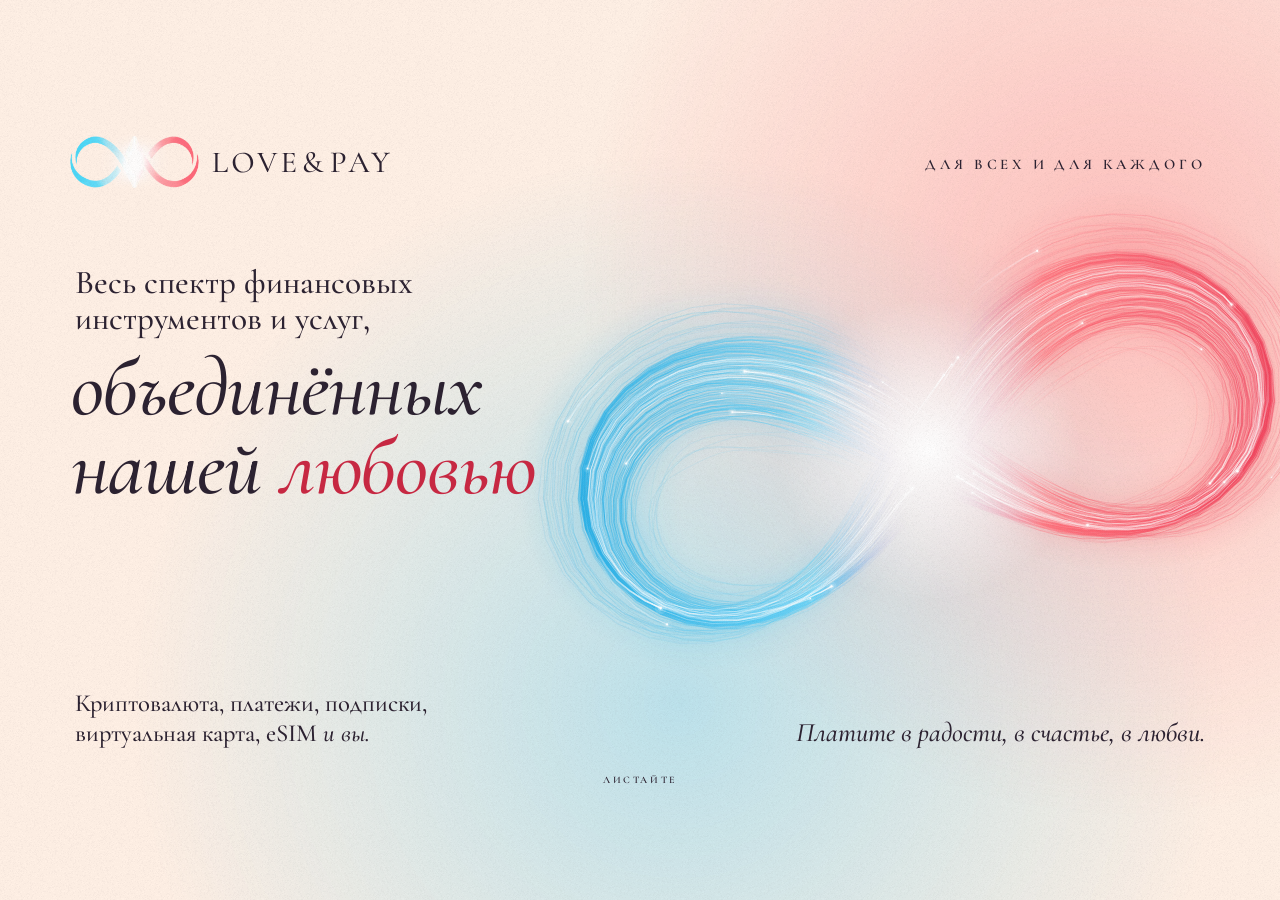
==== commit 6432a372: "Обложка с фирменным знаком, слайд 2: криптокошелёк" ====
--- a/index.html
+++ b/index.html
@@ -68,7 +68,10 @@
  .ic{width:2.3em;height:2.3em;margin:.1em 0 0}
  .f b{font-size:1.16em;margin-bottom:.12em}
 }
-
+.s01-sign img{display:block;width:100%;height:auto}
+.s01-word svg{display:block;width:100%;height:auto}.s02-btc svg{display:block;width:100%;height:auto;stroke-width:1.5}
+.s02-nw{font-style:normal;white-space:nowrap}
+.s02-btc{filter:drop-shadow(0 0 calc(10*var(--px)) rgba(255,255,255,.9))}
 .s03-card{position:relative;width:20em;height:12.6em;border-radius:1.2em;overflow:hidden;box-shadow:0 2em 3.4em -1.4em rgba(43,33,48,.4),0 .1em 0 rgba(255,255,255,.7) inset}
 .s03-card:after{content:"";position:absolute;inset:0;background:linear-gradient(115deg,rgba(255,255,255,.55) 0%,rgba(255,255,255,0) 38%,rgba(255,255,255,0) 62%,rgba(255,255,255,.28) 100%)}
 .s03-card svg{position:absolute;left:1.4em;top:1.2em;height:2.3em}
@@ -248,23 +251,23 @@
  .s11-cl{grid-column:1;grid-row:2;text-align:center;margin-top:calc(15*var(--px))}
  .s11-cr{grid-column:1;grid-row:3;text-align:center;font-size:1.26em;padding:.14em 1em .6em}   /* a comfortable tap area for the link */
 }
-</style></head><body><div id="blobPink" class="fx"></div><div id="blobBlue" class="fx"></div><canvas id="glow" class="fx"></canvas><canvas id="threads" class="fx"></canvas><div id="core" class="fx"></div><canvas id="front" class="fx"></canvas><div id="grain" class="fx"></div><main id="deck"><section class="slide" data-n="1" data-page="1"><div class="stage"><div class="e lg" style="--l:112;--t:92;--h:34;--pl:24;--pt:30;--ph:15;--i:0;"><svg viewBox="670 2025 2730 345" fill="currentColor" role="img" aria-label="Love&amp;Pay"><path  d="M754.06,2305.67c0,8.72.85,15.1,2.57,19.14,1.71,4.05,4.97,6.77,9.8,8.17,4.82,1.4,12.52,2.1,23.11,2.1h44.81c18.67,0,34-5.67,45.98-17.04,11.98-11.36,19.84-26.84,23.57-46.45,0-.93.85-1.32,2.57-1.17,1.71.16,2.57.7,2.57,1.63-2.8,26.45-4.2,48.55-4.2,66.29,0,2.49-.47,4.28-1.4,5.37-.93,1.09-2.8,1.63-5.6,1.63h-216.59c-.63,0-.93-.93-.93-2.8s.31-2.8.93-2.8c11.51,0,19.91-.77,25.21-2.33,5.29-1.55,8.87-4.59,10.74-9.1,1.87-4.51,2.8-11.44,2.8-20.77v-216.13c0-9.34-.93-16.18-2.8-20.54-1.87-4.35-5.45-7.39-10.74-9.1-5.29-1.71-13.7-2.57-25.21-2.57-.63,0-.93-.93-.93-2.8s.31-2.8.93-2.8l23.34.47c13.07.63,23.81.93,32.21.93,9.02,0,20.07-.31,33.14-.93l22.87-.47c.62,0,.93.93.93,2.8s-.31,2.8-.93,2.8c-11.2,0-19.53.86-24.97,2.57-5.45,1.71-9.1,4.83-10.97,9.34-1.87,4.51-2.8,11.44-2.8,20.77v213.79Z"/>
-  <path  d="M1055.38,2332.83c-22.57-13.54-39.99-31.9-52.28-55.08-12.3-23.18-18.44-48.47-18.44-75.86,0-32.05,8.09-59.52,24.27-82.39,16.18-22.87,36.95-40.06,62.32-51.58,25.36-11.51,51.27-17.27,77.72-17.27,29.56,0,55.55,6.93,77.96,20.77,22.41,13.85,39.6,32.14,51.58,54.85,11.98,22.72,17.97,46.84,17.97,72.35,0,28.32-7.47,54.31-22.41,77.96-14.94,23.65-34.94,42.33-59.98,56.02-25.05,13.7-52.21,20.54-81.46,20.54s-54.7-6.77-77.25-20.31ZM1204.29,2327.46c16.34-10.27,29.25-25.28,38.74-45.05,9.49-19.76,14.24-43.33,14.24-70.72,0-28.94-5.21-54.77-15.64-77.49-10.43-22.71-25.29-40.45-44.58-53.21-19.3-12.76-41.71-19.14-67.22-19.14-33.3,0-59.28,10.97-77.96,32.91s-28.01,52.21-28.01,90.79c0,29.26,5.29,55.86,15.87,79.82,10.58,23.97,25.36,42.87,44.35,56.72,18.98,13.85,40.61,20.77,64.88,20.77,20.54,0,38.98-5.13,55.32-15.4Z"/>
-  <path  d="M1668.51,2057.31c0,1.87-.47,2.8-1.4,2.8-21.79,0-38.12,13.38-49.01,40.14l-97.09,245.54c-.31,1.24-2.03,1.87-5.13,1.87-2.5,0-4.2-.63-5.13-1.87l-116.23-252.54c-5.6-11.82-11.28-20.31-17.04-25.44-5.76-5.13-13.15-7.7-22.17-7.7-.93,0-1.4-.93-1.4-2.8s.47-2.8,1.4-2.8l15.87.47c8.71.63,16.02.93,21.94.93,14.94,0,29.88-.31,44.81-.93,4.97-.31,11.51-.47,19.61-.47.93,0,1.4.93,1.4,2.8s-.47,2.8-1.4,2.8c-19.3,0-28.94,5.76-28.94,17.27,0,4.36,1.4,9.65,4.2,15.87l94.76,206.33,79.82-201.66c2.49-6.84,3.73-12.44,3.73-16.8,0-7.16-2.88-12.44-8.64-15.87-5.76-3.42-14.86-5.13-27.31-5.13-.93,0-1.4-.93-1.4-2.8s.47-2.8,1.4-2.8l20.54.47c11.2.63,21.31.93,30.34.93,5.91,0,13.22-.31,21.94-.93l19.14-.47c.93,0,1.4.93,1.4,2.8Z"/>
-  <path  d="M1938.79,2274.97c1.87.16,2.8.7,2.8,1.63-2.8,20.23-4.2,41.08-4.2,62.55,0,2.49-.55,4.28-1.63,5.37-1.09,1.09-3.03,1.63-5.83,1.63h-197.46c-.63,0-.93-.93-.93-2.8s.31-2.8.93-2.8c11.51,0,19.91-.77,25.21-2.33,5.29-1.55,8.87-4.59,10.74-9.1,1.87-4.51,2.8-11.44,2.8-20.77v-216.13c0-9.34-.93-16.18-2.8-20.54-1.87-4.35-5.45-7.39-10.74-9.1-5.29-1.71-13.7-2.57-25.21-2.57-.63,0-.93-.93-.93-2.8s.31-2.8.93-2.8h189.52c2.8,0,4.2,1.4,4.2,4.2l.93,58.35c0,.93-.86,1.4-2.57,1.4s-2.57-.47-2.57-1.4c-1.87-16.8-7.63-29.71-17.27-38.74-9.65-9.02-22.25-13.54-37.81-13.54h-25.67c-14.63,0-24.27,2.03-28.94,6.07-4.67,4.05-7,11.83-7,23.34v95.23h53.68c15.56,0,26.84-2.64,33.84-7.94,7-5.29,10.5-13.84,10.5-25.67,0-.62.93-.93,2.8-.93s2.8.31,2.8.93l-.47,38.74c0,9.03.15,15.87.47,20.54l.47,23.34c0,.63-.93.93-2.8.93s-2.8-.31-2.8-.93c0-13.69-3.58-23.57-10.74-29.64-7.16-6.07-18.83-9.1-35.01-9.1h-52.75v106.9c0,8.1.93,14.16,2.8,18.21,1.87,4.05,5.13,6.93,9.8,8.64,4.67,1.71,11.82,2.57,21.47,2.57h33.14c16.49,0,30.18-5.21,41.08-15.64,10.89-10.42,18.36-25.13,22.41-44.11,0-.93.93-1.32,2.8-1.17Z"/>
-  <path  d="M2367.56,2340.93c-.16,1.71-.7,2.57-1.63,2.57h-55.08c-13.07,0-33.3-10.42-60.68-31.28-24.59,24.59-55.71,36.88-93.36,36.88-19.61,0-36.1-3.19-49.48-9.57-13.38-6.38-23.27-14.86-29.64-25.44-6.38-10.58-9.57-21.94-9.57-34.08,0-17.42,5.52-32.68,16.57-45.75,11.04-13.07,26.84-27.07,47.38-42.01-5.6-8.4-10.12-16.18-13.54-23.34-9.03-18.98-13.54-35.94-13.54-50.88,0-14,3.34-26.76,10.04-38.28,6.69-11.51,16.02-20.69,28.01-27.54,11.98-6.84,25.91-10.27,41.78-10.27s28.78,3.66,39.68,10.97c10.89,7.32,16.34,19.07,16.34,35.24,0,12.14-3.12,23.11-9.34,32.91-6.23,9.8-13.85,18.37-22.87,25.67-9.03,7.32-21.32,16.1-36.88,26.37l-8.4,5.6c23.03,35.48,56.17,69.87,99.43,103.16,9.02-17.42,13.54-37.03,13.54-58.82,0-12.44-2.41-21.71-7.24-27.78-4.83-6.07-13.77-9.1-26.84-9.1-.93,0-1.48-.93-1.63-2.8-.16-1.87.39-2.8,1.63-2.8l99.89-.47c1.24,0,1.87.93,1.87,2.8s-.63,2.8-1.87,2.8c-10.27,0-17.97,1.01-23.11,3.03-5.13,2.03-8.79,4.9-10.97,8.64-2.18,3.74-4.36,9.5-6.54,17.27-8.4,29.25-18.83,53.53-31.28,72.82,18.98,13.7,36.88,24.9,53.68,33.61,16.8,8.72,30.81,14.32,42.01,16.8,1.24.31,1.79,1.33,1.63,3.03ZM2244.09,2307.09c-4.05-2.8-7.63-5.6-10.74-8.4-18.67-14.94-36.49-31.12-53.45-48.55-16.96-17.42-31.36-34.7-43.18-51.82-11.2,9.34-19.92,19.07-26.14,29.18-6.23,10.12-9.34,21.55-9.34,34.31s3.34,24.67,10.04,35.71c6.69,11.05,16.1,19.84,28.24,26.37s25.83,9.8,41.08,9.8c24.58,0,45.75-8.87,63.49-26.61ZM2159.6,2172.18c15.87-12.44,28.08-24.51,36.64-36.18,8.56-11.67,12.84-24.97,12.84-39.91,0-13.69-3.58-24.43-10.74-32.21-7.16-7.78-16.8-11.67-28.94-11.67-23.03,0-34.54,14.16-34.54,42.48,0,24.27,8.24,50.11,24.74,77.49Z"/>
-  <path  d="M2560.81,2326.47c2.49,4.51,7.47,7.7,14.94,9.57s19.14,2.8,35.01,2.8c.93,0,1.4.93,1.4,2.8s-.47,2.8-1.4,2.8c-12.76,0-22.72-.15-29.88-.47l-40.61-.47-31.74.47c-5.6.31-13.54.47-23.81.47-.93,0-1.4-.93-1.4-2.8s.47-2.8,1.4-2.8c11.2,0,19.45-.77,24.74-2.33,5.29-1.55,8.87-4.59,10.74-9.1,1.87-4.51,2.8-11.44,2.8-20.77v-216.13c0-9.34-.93-16.18-2.8-20.54-1.87-4.35-5.45-7.39-10.74-9.1-5.29-1.71-13.54-2.57-24.74-2.57-.93,0-1.4-.93-1.4-2.8s.47-2.8,1.4-2.8l23.81.47c13.07.63,23.49.93,31.28.93s16.34-.47,26.61-1.4c3.73,0,9.57-.23,17.5-.7s14.86-.7,20.77-.7c28.94,0,52.2,6.46,69.79,19.37,17.58,12.92,26.37,32.44,26.37,58.58,0,20.23-5.06,37.34-15.17,51.35-10.12,14-23.03,24.43-38.74,31.28-15.72,6.85-31.98,10.27-48.78,10.27-9.03,0-16.65-.77-22.87-2.33-.63,0-.93-.77-.93-2.33,0-.93.23-1.87.7-2.8s1.01-1.24,1.63-.93c4.67,1.25,10.11,1.87,16.34,1.87,19.29,0,35.63-6.69,49.01-20.07s20.07-32.68,20.07-57.88-6.38-43.88-19.14-57.88c-12.76-14-29.57-21.01-50.42-21.01-10.27,0-17.74.7-22.41,2.1s-8.02,4.36-10.04,8.87c-2.03,4.51-3.03,11.75-3.03,21.71v213.33c0,9.96,1.24,17.2,3.73,21.71Z"/>
-  <path  d="M3073.82,2342.7c0,1.87-.63,2.8-1.87,2.8-5.92,0-15.1-.31-27.54-.93-12.45-.62-21.63-.93-27.54-.93-7.16,0-16.03.31-26.61.93-9.96.63-17.74.93-23.34.93-1.25,0-1.87-.93-1.87-2.8s.62-2.8,1.87-2.8c11.2,0,19.21-1.01,24.04-3.03,4.82-2.02,7.24-5.67,7.24-10.97,0-4.67-2.18-11.67-6.54-21.01l-40.14-84.02h-111.57l-27.54,63.95c-4.05,9.34-6.07,17.9-6.07,25.67,0,19.61,15.09,29.41,45.28,29.41,1.55,0,2.33.93,2.33,2.8s-.78,2.8-2.33,2.8c-5.6,0-13.7-.31-24.27-.93-11.83-.62-22.1-.93-30.81-.93-7.78,0-17.27.31-28.47.93-9.34.63-17.27.93-23.81.93-1.55,0-2.33-.93-2.33-2.8s.78-2.8,2.33-2.8c8.71,0,16.1-1.63,22.17-4.9s11.9-9.1,17.5-17.5,11.82-20.69,18.67-36.88l98.5-230.6c.62-.93,1.87-1.4,3.73-1.4s2.95.47,3.27,1.4l111.1,231.53c10.58,22.72,19.61,38.12,27.07,46.21,7.47,8.1,16.02,12.14,25.67,12.14,1.24,0,1.87.93,1.87,2.8ZM2844.15,2211.06h102.7l-54.15-112.97-48.55,112.97Z"/>
-  <path  d="M3380.03,2055.6c0,1.87-.31,2.8-.93,2.8-10.9,0-22.33,4.43-34.31,13.3-11.98,8.87-22.64,20.93-31.98,36.18l-60.22,93.36v105.5c0,9.65.93,16.65,2.8,21.01,1.87,4.36,5.37,7.32,10.5,8.87,5.13,1.56,13.46,2.33,24.97,2.33.93,0,1.4.93,1.4,2.8s-.47,2.8-1.4,2.8c-9.65,0-17.12-.15-22.41-.47l-33.14-.47-32.21.47c-5.92.31-13.85.47-23.81.47-.63,0-.93-.93-.93-2.8s.31-2.8.93-2.8c11.51,0,19.91-.77,25.21-2.33,5.29-1.55,8.94-4.59,10.97-9.1,2.02-4.51,3.03-11.44,3.03-20.77v-98.03l-75.62-112.03c-9.34-14.31-17.9-24.27-25.67-29.88-7.78-5.6-16.34-8.4-25.67-8.4-.93,0-1.4-.93-1.4-2.8s.47-2.8,1.4-2.8l16.34.47c7.47.63,12.91.93,16.34.93,10.58,0,24.27-.31,41.08-.93l26.14-.47c.62,0,.93.93.93,2.8s-.31,2.8-.93,2.8c-15.25,0-22.87,3.58-22.87,10.74,0,3.11,1.71,7.16,5.13,12.14l73.29,108.76,54.15-84.96c7.16-11.82,10.74-21.47,10.74-28.94,0-11.82-8.4-17.74-25.21-17.74-.63,0-.93-.93-.93-2.8s.31-2.8.93-2.8l22.41.47c12.44.63,23.65.93,33.61.93,5.29,0,11.67-.31,19.14-.93l17.27-.47c.62,0,.93.93.93,2.8Z"/>
-</svg></div><div class="e cap" style="--r:112;--t:98;--fs:22;--pr:24;--pt:33;--pfs:8.6;--i:1;">Для всех и для каждого</div><p class="e " style="--l:112;--t:262;--w:620;--fs:50;--pl:24;--pt:452;--pw:336;--pfs:22;--i:2;line-height:1.1">Весь спектр финансовых инструментов и&nbsp;услуг,</p><h1 class="e it" style="--l:106;--t:388;--fs:122;--pl:22;--pt:512;--pfs:52;--i:3;line-height:.97;letter-spacing:-.012em;font-weight:500;white-space:nowrap">объединённых<br>нашей <span class="pink">любовью</span></h1><p class="e " style="--l:112;--b:92;--w:640;--fs:37;--pl:24;--pt:640;--pw:330;--pfs:19;--i:4;line-height:1.2">Криптовалюта, платежи, подписки, виртуальная карта, eSIM <i>и&nbsp;вы.</i></p><p class="e it" style="--r:112;--b:92;--fs:40;--pl:24;--pb:52;--pfs:20;--i:5;">Платите в радости, в&nbsp;счастье, в&nbsp;любви.</p><div class="e cap hint" style="--l:0;--w:1920;--b:36;--fs:15;--pl:0;--pw:390;--pb:20;--pfs:8;--i:7;">листайте</div></div></section><section class="slide" data-n="2" data-page="1"><div class="stage"><div class="e lg" style="--l:112;--t:92;--h:34;--pl:24;--pt:30;--ph:15;--i:0;"><svg viewBox="670 2025 2730 345" fill="currentColor" role="img" aria-label="Love&amp;Pay"><path  d="M754.06,2305.67c0,8.72.85,15.1,2.57,19.14,1.71,4.05,4.97,6.77,9.8,8.17,4.82,1.4,12.52,2.1,23.11,2.1h44.81c18.67,0,34-5.67,45.98-17.04,11.98-11.36,19.84-26.84,23.57-46.45,0-.93.85-1.32,2.57-1.17,1.71.16,2.57.7,2.57,1.63-2.8,26.45-4.2,48.55-4.2,66.29,0,2.49-.47,4.28-1.4,5.37-.93,1.09-2.8,1.63-5.6,1.63h-216.59c-.63,0-.93-.93-.93-2.8s.31-2.8.93-2.8c11.51,0,19.91-.77,25.21-2.33,5.29-1.55,8.87-4.59,10.74-9.1,1.87-4.51,2.8-11.44,2.8-20.77v-216.13c0-9.34-.93-16.18-2.8-20.54-1.87-4.35-5.45-7.39-10.74-9.1-5.29-1.71-13.7-2.57-25.21-2.57-.63,0-.93-.93-.93-2.8s.31-2.8.93-2.8l23.34.47c13.07.63,23.81.93,32.21.93,9.02,0,20.07-.31,33.14-.93l22.87-.47c.62,0,.93.93.93,2.8s-.31,2.8-.93,2.8c-11.2,0-19.53.86-24.97,2.57-5.45,1.71-9.1,4.83-10.97,9.34-1.87,4.51-2.8,11.44-2.8,20.77v213.79Z"/>
-  <path  d="M1055.38,2332.83c-22.57-13.54-39.99-31.9-52.28-55.08-12.3-23.18-18.44-48.47-18.44-75.86,0-32.05,8.09-59.52,24.27-82.39,16.18-22.87,36.95-40.06,62.32-51.58,25.36-11.51,51.27-17.27,77.72-17.27,29.56,0,55.55,6.93,77.96,20.77,22.41,13.85,39.6,32.14,51.58,54.85,11.98,22.72,17.97,46.84,17.97,72.35,0,28.32-7.47,54.31-22.41,77.96-14.94,23.65-34.94,42.33-59.98,56.02-25.05,13.7-52.21,20.54-81.46,20.54s-54.7-6.77-77.25-20.31ZM1204.29,2327.46c16.34-10.27,29.25-25.28,38.74-45.05,9.49-19.76,14.24-43.33,14.24-70.72,0-28.94-5.21-54.77-15.64-77.49-10.43-22.71-25.29-40.45-44.58-53.21-19.3-12.76-41.71-19.14-67.22-19.14-33.3,0-59.28,10.97-77.96,32.91s-28.01,52.21-28.01,90.79c0,29.26,5.29,55.86,15.87,79.82,10.58,23.97,25.36,42.87,44.35,56.72,18.98,13.85,40.61,20.77,64.88,20.77,20.54,0,38.98-5.13,55.32-15.4Z"/>
-  <path  d="M1668.51,2057.31c0,1.87-.47,2.8-1.4,2.8-21.79,0-38.12,13.38-49.01,40.14l-97.09,245.54c-.31,1.24-2.03,1.87-5.13,1.87-2.5,0-4.2-.63-5.13-1.87l-116.23-252.54c-5.6-11.82-11.28-20.31-17.04-25.44-5.76-5.13-13.15-7.7-22.17-7.7-.93,0-1.4-.93-1.4-2.8s.47-2.8,1.4-2.8l15.87.47c8.71.63,16.02.93,21.94.93,14.94,0,29.88-.31,44.81-.93,4.97-.31,11.51-.47,19.61-.47.93,0,1.4.93,1.4,2.8s-.47,2.8-1.4,2.8c-19.3,0-28.94,5.76-28.94,17.27,0,4.36,1.4,9.65,4.2,15.87l94.76,206.33,79.82-201.66c2.49-6.84,3.73-12.44,3.73-16.8,0-7.16-2.88-12.44-8.64-15.87-5.76-3.42-14.86-5.13-27.31-5.13-.93,0-1.4-.93-1.4-2.8s.47-2.8,1.4-2.8l20.54.47c11.2.63,21.31.93,30.34.93,5.91,0,13.22-.31,21.94-.93l19.14-.47c.93,0,1.4.93,1.4,2.8Z"/>
-  <path  d="M1938.79,2274.97c1.87.16,2.8.7,2.8,1.63-2.8,20.23-4.2,41.08-4.2,62.55,0,2.49-.55,4.28-1.63,5.37-1.09,1.09-3.03,1.63-5.83,1.63h-197.46c-.63,0-.93-.93-.93-2.8s.31-2.8.93-2.8c11.51,0,19.91-.77,25.21-2.33,5.29-1.55,8.87-4.59,10.74-9.1,1.87-4.51,2.8-11.44,2.8-20.77v-216.13c0-9.34-.93-16.18-2.8-20.54-1.87-4.35-5.45-7.39-10.74-9.1-5.29-1.71-13.7-2.57-25.21-2.57-.63,0-.93-.93-.93-2.8s.31-2.8.93-2.8h189.52c2.8,0,4.2,1.4,4.2,4.2l.93,58.35c0,.93-.86,1.4-2.57,1.4s-2.57-.47-2.57-1.4c-1.87-16.8-7.63-29.71-17.27-38.74-9.65-9.02-22.25-13.54-37.81-13.54h-25.67c-14.63,0-24.27,2.03-28.94,6.07-4.67,4.05-7,11.83-7,23.34v95.23h53.68c15.56,0,26.84-2.64,33.84-7.94,7-5.29,10.5-13.84,10.5-25.67,0-.62.93-.93,2.8-.93s2.8.31,2.8.93l-.47,38.74c0,9.03.15,15.87.47,20.54l.47,23.34c0,.63-.93.93-2.8.93s-2.8-.31-2.8-.93c0-13.69-3.58-23.57-10.74-29.64-7.16-6.07-18.83-9.1-35.01-9.1h-52.75v106.9c0,8.1.93,14.16,2.8,18.21,1.87,4.05,5.13,6.93,9.8,8.64,4.67,1.71,11.82,2.57,21.47,2.57h33.14c16.49,0,30.18-5.21,41.08-15.64,10.89-10.42,18.36-25.13,22.41-44.11,0-.93.93-1.32,2.8-1.17Z"/>
-  <path  d="M2367.56,2340.93c-.16,1.71-.7,2.57-1.63,2.57h-55.08c-13.07,0-33.3-10.42-60.68-31.28-24.59,24.59-55.71,36.88-93.36,36.88-19.61,0-36.1-3.19-49.48-9.57-13.38-6.38-23.27-14.86-29.64-25.44-6.38-10.58-9.57-21.94-9.57-34.08,0-17.42,5.52-32.68,16.57-45.75,11.04-13.07,26.84-27.07,47.38-42.01-5.6-8.4-10.12-16.18-13.54-23.34-9.03-18.98-13.54-35.94-13.54-50.88,0-14,3.34-26.76,10.04-38.28,6.69-11.51,16.02-20.69,28.01-27.54,11.98-6.84,25.91-10.27,41.78-10.27s28.78,3.66,39.68,10.97c10.89,7.32,16.34,19.07,16.34,35.24,0,12.14-3.12,23.11-9.34,32.91-6.23,9.8-13.85,18.37-22.87,25.67-9.03,7.32-21.32,16.1-36.88,26.37l-8.4,5.6c23.03,35.48,56.17,69.87,99.43,103.16,9.02-17.42,13.54-37.03,13.54-58.82,0-12.44-2.41-21.71-7.24-27.78-4.83-6.07-13.77-9.1-26.84-9.1-.93,0-1.48-.93-1.63-2.8-.16-1.87.39-2.8,1.63-2.8l99.89-.47c1.24,0,1.87.93,1.87,2.8s-.63,2.8-1.87,2.8c-10.27,0-17.97,1.01-23.11,3.03-5.13,2.03-8.79,4.9-10.97,8.64-2.18,3.74-4.36,9.5-6.54,17.27-8.4,29.25-18.83,53.53-31.28,72.82,18.98,13.7,36.88,24.9,53.68,33.61,16.8,8.72,30.81,14.32,42.01,16.8,1.24.31,1.79,1.33,1.63,3.03ZM2244.09,2307.09c-4.05-2.8-7.63-5.6-10.74-8.4-18.67-14.94-36.49-31.12-53.45-48.55-16.96-17.42-31.36-34.7-43.18-51.82-11.2,9.34-19.92,19.07-26.14,29.18-6.23,10.12-9.34,21.55-9.34,34.31s3.34,24.67,10.04,35.71c6.69,11.05,16.1,19.84,28.24,26.37s25.83,9.8,41.08,9.8c24.58,0,45.75-8.87,63.49-26.61ZM2159.6,2172.18c15.87-12.44,28.08-24.51,36.64-36.18,8.56-11.67,12.84-24.97,12.84-39.91,0-13.69-3.58-24.43-10.74-32.21-7.16-7.78-16.8-11.67-28.94-11.67-23.03,0-34.54,14.16-34.54,42.48,0,24.27,8.24,50.11,24.74,77.49Z"/>
-  <path  d="M2560.81,2326.47c2.49,4.51,7.47,7.7,14.94,9.57s19.14,2.8,35.01,2.8c.93,0,1.4.93,1.4,2.8s-.47,2.8-1.4,2.8c-12.76,0-22.72-.15-29.88-.47l-40.61-.47-31.74.47c-5.6.31-13.54.47-23.81.47-.93,0-1.4-.93-1.4-2.8s.47-2.8,1.4-2.8c11.2,0,19.45-.77,24.74-2.33,5.29-1.55,8.87-4.59,10.74-9.1,1.87-4.51,2.8-11.44,2.8-20.77v-216.13c0-9.34-.93-16.18-2.8-20.54-1.87-4.35-5.45-7.39-10.74-9.1-5.29-1.71-13.54-2.57-24.74-2.57-.93,0-1.4-.93-1.4-2.8s.47-2.8,1.4-2.8l23.81.47c13.07.63,23.49.93,31.28.93s16.34-.47,26.61-1.4c3.73,0,9.57-.23,17.5-.7s14.86-.7,20.77-.7c28.94,0,52.2,6.46,69.79,19.37,17.58,12.92,26.37,32.44,26.37,58.58,0,20.23-5.06,37.34-15.17,51.35-10.12,14-23.03,24.43-38.74,31.28-15.72,6.85-31.98,10.27-48.78,10.27-9.03,0-16.65-.77-22.87-2.33-.63,0-.93-.77-.93-2.33,0-.93.23-1.87.7-2.8s1.01-1.24,1.63-.93c4.67,1.25,10.11,1.87,16.34,1.87,19.29,0,35.63-6.69,49.01-20.07s20.07-32.68,20.07-57.88-6.38-43.88-19.14-57.88c-12.76-14-29.57-21.01-50.42-21.01-10.27,0-17.74.7-22.41,2.1s-8.02,4.36-10.04,8.87c-2.03,4.51-3.03,11.75-3.03,21.71v213.33c0,9.96,1.24,17.2,3.73,21.71Z"/>
-  <path  d="M3073.82,2342.7c0,1.87-.63,2.8-1.87,2.8-5.92,0-15.1-.31-27.54-.93-12.45-.62-21.63-.93-27.54-.93-7.16,0-16.03.31-26.61.93-9.96.63-17.74.93-23.34.93-1.25,0-1.87-.93-1.87-2.8s.62-2.8,1.87-2.8c11.2,0,19.21-1.01,24.04-3.03,4.82-2.02,7.24-5.67,7.24-10.97,0-4.67-2.18-11.67-6.54-21.01l-40.14-84.02h-111.57l-27.54,63.95c-4.05,9.34-6.07,17.9-6.07,25.67,0,19.61,15.09,29.41,45.28,29.41,1.55,0,2.33.93,2.33,2.8s-.78,2.8-2.33,2.8c-5.6,0-13.7-.31-24.27-.93-11.83-.62-22.1-.93-30.81-.93-7.78,0-17.27.31-28.47.93-9.34.63-17.27.93-23.81.93-1.55,0-2.33-.93-2.33-2.8s.78-2.8,2.33-2.8c8.71,0,16.1-1.63,22.17-4.9s11.9-9.1,17.5-17.5,11.82-20.69,18.67-36.88l98.5-230.6c.62-.93,1.87-1.4,3.73-1.4s2.95.47,3.27,1.4l111.1,231.53c10.58,22.72,19.61,38.12,27.07,46.21,7.47,8.1,16.02,12.14,25.67,12.14,1.24,0,1.87.93,1.87,2.8ZM2844.15,2211.06h102.7l-54.15-112.97-48.55,112.97Z"/>
-  <path  d="M3380.03,2055.6c0,1.87-.31,2.8-.93,2.8-10.9,0-22.33,4.43-34.31,13.3-11.98,8.87-22.64,20.93-31.98,36.18l-60.22,93.36v105.5c0,9.65.93,16.65,2.8,21.01,1.87,4.36,5.37,7.32,10.5,8.87,5.13,1.56,13.46,2.33,24.97,2.33.93,0,1.4.93,1.4,2.8s-.47,2.8-1.4,2.8c-9.65,0-17.12-.15-22.41-.47l-33.14-.47-32.21.47c-5.92.31-13.85.47-23.81.47-.63,0-.93-.93-.93-2.8s.31-2.8.93-2.8c11.51,0,19.91-.77,25.21-2.33,5.29-1.55,8.94-4.59,10.97-9.1,2.02-4.51,3.03-11.44,3.03-20.77v-98.03l-75.62-112.03c-9.34-14.31-17.9-24.27-25.67-29.88-7.78-5.6-16.34-8.4-25.67-8.4-.93,0-1.4-.93-1.4-2.8s.47-2.8,1.4-2.8l16.34.47c7.47.63,12.91.93,16.34.93,10.58,0,24.27-.31,41.08-.93l26.14-.47c.62,0,.93.93.93,2.8s-.31,2.8-.93,2.8c-15.25,0-22.87,3.58-22.87,10.74,0,3.11,1.71,7.16,5.13,12.14l73.29,108.76,54.15-84.96c7.16-11.82,10.74-21.47,10.74-28.94,0-11.82-8.4-17.74-25.21-17.74-.63,0-.93-.93-.93-2.8s.31-2.8.93-2.8l22.41.47c12.44.63,23.65.93,33.61.93,5.29,0,11.67-.31,19.14-.93l17.27-.47c.62,0,.93.93.93,2.8Z"/>
-</svg></div><div class="e cap" style="--r:112;--t:98;--fs:22;--pr:24;--pt:33;--pfs:8.6;--i:0;">02</div><p class="e " style="--l:112;--t:186;--fs:54;--pl:24;--pt:70;--pfs:21;--i:1;">Love&amp;Pay —</p><h2 class="e it tight" style="--l:106;--t:252;--fs:104;--pl:22;--pt:96;--pfs:40;--i:2;font-weight:500;white-space:nowrap">с любовью всё<br>становится простым</h2><p class="e " style="--l:112;--t:480;--w:700;--fs:34;--pl:24;--pt:186;--pw:342;--pfs:16;--i:3;line-height:1.18">Обменивайте, храните и&nbsp;переводите криптовалюту. Пополняйте баланс через СБП и&nbsp;зарубежные карты.</p><p class="e it pink" style="--l:1140;--w:600;--t:506;--fs:46;--pl:0;--pw:390;--pt:394;--pfs:21;--i:4;text-align:center">&amp;Love. Чувствуете?</p><div class="e feats" style="--l:112;--t:684;--w:1696;--fs:27;--pl:24;--pt:442;--pw:342;--pfs:15;--i:5;"><div class="f"><svg class="ic" viewBox="0 0 48 48" fill="none" stroke="url(#gs02wallet)" stroke-width="1.7" stroke-linecap="round" stroke-linejoin="round" aria-hidden="true"><defs><linearGradient id="gs02wallet" x1="4" y1="0" x2="44" y2="0" gradientUnits="userSpaceOnUse"><stop offset="0" stop-color="#149BD6"/><stop offset=".5" stop-color="#9A7FC0"/><stop offset="1" stop-color="#E63350"/></linearGradient></defs><rect x="6" y="14" width="33" height="24" rx="5"/><path d="M6 20h27a6 6 0 0 1 6 6M30 26.5h9v6h-9a3 3 0 0 1 0-6zM11 14l17-6 3 6"/><circle cx="40" cy="12" r="6.5"/><path d="M38.4 9.2h2.2a1.4 1.4 0 0 1 0 2.8h-2.2zM38.4 12h2.6a1.4 1.4 0 0 1 0 2.8h-2.6zM38.4 9.2v5.6"/></svg><div><b>Всё в одном сервисе</b><span>Криптокошелёк, обмен валют, переводы и&nbsp;все полезные платёжные инструменты.</span></div></div><div class="f"><svg class="ic" viewBox="0 0 48 48" fill="none" stroke="url(#gs02swap)" stroke-width="1.7" stroke-linecap="round" stroke-linejoin="round" aria-hidden="true"><defs><linearGradient id="gs02swap" x1="4" y1="0" x2="44" y2="0" gradientUnits="userSpaceOnUse"><stop offset="0" stop-color="#149BD6"/><stop offset=".5" stop-color="#9A7FC0"/><stop offset="1" stop-color="#E63350"/></linearGradient></defs><circle cx="14" cy="24" r="9"/><circle cx="34" cy="24" r="9"/><path d="M12 19.6h3a2.1 2.1 0 0 1 0 4.2h-3zM12 23.8h3.6a2.2 2.2 0 0 1 0 4.4H12zM12 19.6v8.6M30.4 20h7.2M34 20v8.6"/><path d="M17 9.5c5-3.6 11-3.6 16 0M30.4 6.6l3 3-3.6 1.6M31 38.5c-5 3.6-11 3.6-16 0M17.6 41.4l-3-3 3.6-1.6"/></svg><div><b>Удобный обмен и&nbsp;переводы</b><span>Обменивайте криптовалюту и&nbsp;управляйте своими средствами.</span></div></div><div class="f"><svg class="ic" viewBox="0 0 48 48" fill="none" stroke="url(#gs02shield)" stroke-width="1.7" stroke-linecap="round" stroke-linejoin="round" aria-hidden="true"><defs><linearGradient id="gs02shield" x1="4" y1="0" x2="44" y2="0" gradientUnits="userSpaceOnUse"><stop offset="0" stop-color="#149BD6"/><stop offset=".5" stop-color="#9A7FC0"/><stop offset="1" stop-color="#E63350"/></linearGradient></defs><path d="M24 5l15 5.5v11c0 10-6.2 17.3-15 21.5C15.2 38.8 9 31.5 9 21.5v-11z"/><circle cx="24" cy="21" r="4.2"/><path d="M24 25.2v6.3"/></svg><div><b>Безопасность аккаунта</b><span>Вход через Telegram, <span style="white-space:nowrap">PIN-код</span> и&nbsp;Seed фраза для восстановления доступа.</span></div></div><div class="f"><svg class="ic" viewBox="0 0 48 48" fill="none" stroke="url(#gs02people)" stroke-width="1.7" stroke-linecap="round" stroke-linejoin="round" aria-hidden="true"><defs><linearGradient id="gs02people" x1="4" y1="0" x2="44" y2="0" gradientUnits="userSpaceOnUse"><stop offset="0" stop-color="#149BD6"/><stop offset=".5" stop-color="#9A7FC0"/><stop offset="1" stop-color="#E63350"/></linearGradient></defs><circle cx="24" cy="11" r="5"/><circle cx="10" cy="34" r="4.4"/><circle cx="38" cy="34" r="4.4"/><path d="M21 15.4l-8.4 14.6M27 15.4l8.4 14.6M15 34h18"/></svg><div><b>Реферальная программа</b><span>Приглашайте друзей и&nbsp;зарабатывайте вместе с&nbsp;нами</span></div></div><div class="f"><svg class="ic" viewBox="0 0 48 48" fill="none" stroke="url(#gs02care)" stroke-width="1.7" stroke-linecap="round" stroke-linejoin="round" aria-hidden="true"><defs><linearGradient id="gs02care" x1="4" y1="0" x2="44" y2="0" gradientUnits="userSpaceOnUse"><stop offset="0" stop-color="#149BD6"/><stop offset=".5" stop-color="#9A7FC0"/><stop offset="1" stop-color="#E63350"/></linearGradient></defs><path d="M9 9h30a4 4 0 0 1 4 4v18a4 4 0 0 1-4 4H22l-9 7v-7H9a4 4 0 0 1-4-4V13a4 4 0 0 1 4-4z"/><path d="M24 28.5c-4.6-3.4-7-5.8-7-8.6a3.6 3.6 0 0 1 7-1.4 3.6 3.6 0 0 1 7 1.4c0 2.8-2.4 5.2-7 8.6z"/></svg><div><b>Поддержка 24/7</b><span>Любые вопросы можно решить в&nbsp;нашей службе поддержки.</span></div></div></div></div></section><section class="slide" data-n="3" data-page="1"><div class="stage"><div class="e lg" style="--l:112;--t:92;--h:34;--pl:24;--pt:30;--ph:15;--i:0;"><svg viewBox="670 2025 2730 345" fill="currentColor" role="img" aria-label="Love&amp;Pay"><path  d="M754.06,2305.67c0,8.72.85,15.1,2.57,19.14,1.71,4.05,4.97,6.77,9.8,8.17,4.82,1.4,12.52,2.1,23.11,2.1h44.81c18.67,0,34-5.67,45.98-17.04,11.98-11.36,19.84-26.84,23.57-46.45,0-.93.85-1.32,2.57-1.17,1.71.16,2.57.7,2.57,1.63-2.8,26.45-4.2,48.55-4.2,66.29,0,2.49-.47,4.28-1.4,5.37-.93,1.09-2.8,1.63-5.6,1.63h-216.59c-.63,0-.93-.93-.93-2.8s.31-2.8.93-2.8c11.51,0,19.91-.77,25.21-2.33,5.29-1.55,8.87-4.59,10.74-9.1,1.87-4.51,2.8-11.44,2.8-20.77v-216.13c0-9.34-.93-16.18-2.8-20.54-1.87-4.35-5.45-7.39-10.74-9.1-5.29-1.71-13.7-2.57-25.21-2.57-.63,0-.93-.93-.93-2.8s.31-2.8.93-2.8l23.34.47c13.07.63,23.81.93,32.21.93,9.02,0,20.07-.31,33.14-.93l22.87-.47c.62,0,.93.93.93,2.8s-.31,2.8-.93,2.8c-11.2,0-19.53.86-24.97,2.57-5.45,1.71-9.1,4.83-10.97,9.34-1.87,4.51-2.8,11.44-2.8,20.77v213.79Z"/>
+</style></head><body><div id="blobPink" class="fx"></div><div id="blobBlue" class="fx"></div><canvas id="glow" class="fx"></canvas><canvas id="threads" class="fx"></canvas><div id="core" class="fx"></div><canvas id="front" class="fx"></canvas><div id="grain" class="fx"></div><main id="deck"><section class="slide" data-n="1" data-page="1"><div class="stage"><div class="e s01-sign" style="--l:104;--t:62;--w:196;--pl:20;--pt:20;--pw:66;--i:0;"><img src="[data-uri]" alt="" width="480" height="225"></div><div class="e lg s01-word" style="--l:318;--t:92;--w:269;--pl:94;--pt:30.5;--pw:116;--i:0;"><svg viewBox="670 2025 2730 345" fill="currentColor" role="img" aria-label="Love&amp;Pay"><path  d="M754.06,2305.67c0,8.72.85,15.1,2.57,19.14,1.71,4.05,4.97,6.77,9.8,8.17,4.82,1.4,12.52,2.1,23.11,2.1h44.81c18.67,0,34-5.67,45.98-17.04,11.98-11.36,19.84-26.84,23.57-46.45,0-.93.85-1.32,2.57-1.17,1.71.16,2.57.7,2.57,1.63-2.8,26.45-4.2,48.55-4.2,66.29,0,2.49-.47,4.28-1.4,5.37-.93,1.09-2.8,1.63-5.6,1.63h-216.59c-.63,0-.93-.93-.93-2.8s.31-2.8.93-2.8c11.51,0,19.91-.77,25.21-2.33,5.29-1.55,8.87-4.59,10.74-9.1,1.87-4.51,2.8-11.44,2.8-20.77v-216.13c0-9.34-.93-16.18-2.8-20.54-1.87-4.35-5.45-7.39-10.74-9.1-5.29-1.71-13.7-2.57-25.21-2.57-.63,0-.93-.93-.93-2.8s.31-2.8.93-2.8l23.34.47c13.07.63,23.81.93,32.21.93,9.02,0,20.07-.31,33.14-.93l22.87-.47c.62,0,.93.93.93,2.8s-.31,2.8-.93,2.8c-11.2,0-19.53.86-24.97,2.57-5.45,1.71-9.1,4.83-10.97,9.34-1.87,4.51-2.8,11.44-2.8,20.77v213.79Z"/>
+  <path  d="M1055.38,2332.83c-22.57-13.54-39.99-31.9-52.28-55.08-12.3-23.18-18.44-48.47-18.44-75.86,0-32.05,8.09-59.52,24.27-82.39,16.18-22.87,36.95-40.06,62.32-51.58,25.36-11.51,51.27-17.27,77.72-17.27,29.56,0,55.55,6.93,77.96,20.77,22.41,13.85,39.6,32.14,51.58,54.85,11.98,22.72,17.97,46.84,17.97,72.35,0,28.32-7.47,54.31-22.41,77.96-14.94,23.65-34.94,42.33-59.98,56.02-25.05,13.7-52.21,20.54-81.46,20.54s-54.7-6.77-77.25-20.31ZM1204.29,2327.46c16.34-10.27,29.25-25.28,38.74-45.05,9.49-19.76,14.24-43.33,14.24-70.72,0-28.94-5.21-54.77-15.64-77.49-10.43-22.71-25.29-40.45-44.58-53.21-19.3-12.76-41.71-19.14-67.22-19.14-33.3,0-59.28,10.97-77.96,32.91s-28.01,52.21-28.01,90.79c0,29.26,5.29,55.86,15.87,79.82,10.58,23.97,25.36,42.87,44.35,56.72,18.98,13.85,40.61,20.77,64.88,20.77,20.54,0,38.98-5.13,55.32-15.4Z"/>
+  <path  d="M1668.51,2057.31c0,1.87-.47,2.8-1.4,2.8-21.79,0-38.12,13.38-49.01,40.14l-97.09,245.54c-.31,1.24-2.03,1.87-5.13,1.87-2.5,0-4.2-.63-5.13-1.87l-116.23-252.54c-5.6-11.82-11.28-20.31-17.04-25.44-5.76-5.13-13.15-7.7-22.17-7.7-.93,0-1.4-.93-1.4-2.8s.47-2.8,1.4-2.8l15.87.47c8.71.63,16.02.93,21.94.93,14.94,0,29.88-.31,44.81-.93,4.97-.31,11.51-.47,19.61-.47.93,0,1.4.93,1.4,2.8s-.47,2.8-1.4,2.8c-19.3,0-28.94,5.76-28.94,17.27,0,4.36,1.4,9.65,4.2,15.87l94.76,206.33,79.82-201.66c2.49-6.84,3.73-12.44,3.73-16.8,0-7.16-2.88-12.44-8.64-15.87-5.76-3.42-14.86-5.13-27.31-5.13-.93,0-1.4-.93-1.4-2.8s.47-2.8,1.4-2.8l20.54.47c11.2.63,21.31.93,30.34.93,5.91,0,13.22-.31,21.94-.93l19.14-.47c.93,0,1.4.93,1.4,2.8Z"/>
+  <path  d="M1938.79,2274.97c1.87.16,2.8.7,2.8,1.63-2.8,20.23-4.2,41.08-4.2,62.55,0,2.49-.55,4.28-1.63,5.37-1.09,1.09-3.03,1.63-5.83,1.63h-197.46c-.63,0-.93-.93-.93-2.8s.31-2.8.93-2.8c11.51,0,19.91-.77,25.21-2.33,5.29-1.55,8.87-4.59,10.74-9.1,1.87-4.51,2.8-11.44,2.8-20.77v-216.13c0-9.34-.93-16.18-2.8-20.54-1.87-4.35-5.45-7.39-10.74-9.1-5.29-1.71-13.7-2.57-25.21-2.57-.63,0-.93-.93-.93-2.8s.31-2.8.93-2.8h189.52c2.8,0,4.2,1.4,4.2,4.2l.93,58.35c0,.93-.86,1.4-2.57,1.4s-2.57-.47-2.57-1.4c-1.87-16.8-7.63-29.71-17.27-38.74-9.65-9.02-22.25-13.54-37.81-13.54h-25.67c-14.63,0-24.27,2.03-28.94,6.07-4.67,4.05-7,11.83-7,23.34v95.23h53.68c15.56,0,26.84-2.64,33.84-7.94,7-5.29,10.5-13.84,10.5-25.67,0-.62.93-.93,2.8-.93s2.8.31,2.8.93l-.47,38.74c0,9.03.15,15.87.47,20.54l.47,23.34c0,.63-.93.93-2.8.93s-2.8-.31-2.8-.93c0-13.69-3.58-23.57-10.74-29.64-7.16-6.07-18.83-9.1-35.01-9.1h-52.75v106.9c0,8.1.93,14.16,2.8,18.21,1.87,4.05,5.13,6.93,9.8,8.64,4.67,1.71,11.82,2.57,21.47,2.57h33.14c16.49,0,30.18-5.21,41.08-15.64,10.89-10.42,18.36-25.13,22.41-44.11,0-.93.93-1.32,2.8-1.17Z"/>
+  <path  d="M2367.56,2340.93c-.16,1.71-.7,2.57-1.63,2.57h-55.08c-13.07,0-33.3-10.42-60.68-31.28-24.59,24.59-55.71,36.88-93.36,36.88-19.61,0-36.1-3.19-49.48-9.57-13.38-6.38-23.27-14.86-29.64-25.44-6.38-10.58-9.57-21.94-9.57-34.08,0-17.42,5.52-32.68,16.57-45.75,11.04-13.07,26.84-27.07,47.38-42.01-5.6-8.4-10.12-16.18-13.54-23.34-9.03-18.98-13.54-35.94-13.54-50.88,0-14,3.34-26.76,10.04-38.28,6.69-11.51,16.02-20.69,28.01-27.54,11.98-6.84,25.91-10.27,41.78-10.27s28.78,3.66,39.68,10.97c10.89,7.32,16.34,19.07,16.34,35.24,0,12.14-3.12,23.11-9.34,32.91-6.23,9.8-13.85,18.37-22.87,25.67-9.03,7.32-21.32,16.1-36.88,26.37l-8.4,5.6c23.03,35.48,56.17,69.87,99.43,103.16,9.02-17.42,13.54-37.03,13.54-58.82,0-12.44-2.41-21.71-7.24-27.78-4.83-6.07-13.77-9.1-26.84-9.1-.93,0-1.48-.93-1.63-2.8-.16-1.87.39-2.8,1.63-2.8l99.89-.47c1.24,0,1.87.93,1.87,2.8s-.63,2.8-1.87,2.8c-10.27,0-17.97,1.01-23.11,3.03-5.13,2.03-8.79,4.9-10.97,8.64-2.18,3.74-4.36,9.5-6.54,17.27-8.4,29.25-18.83,53.53-31.28,72.82,18.98,13.7,36.88,24.9,53.68,33.61,16.8,8.72,30.81,14.32,42.01,16.8,1.24.31,1.79,1.33,1.63,3.03ZM2244.09,2307.09c-4.05-2.8-7.63-5.6-10.74-8.4-18.67-14.94-36.49-31.12-53.45-48.55-16.96-17.42-31.36-34.7-43.18-51.82-11.2,9.34-19.92,19.07-26.14,29.18-6.23,10.12-9.34,21.55-9.34,34.31s3.34,24.67,10.04,35.71c6.69,11.05,16.1,19.84,28.24,26.37s25.83,9.8,41.08,9.8c24.58,0,45.75-8.87,63.49-26.61ZM2159.6,2172.18c15.87-12.44,28.08-24.51,36.64-36.18,8.56-11.67,12.84-24.97,12.84-39.91,0-13.69-3.58-24.43-10.74-32.21-7.16-7.78-16.8-11.67-28.94-11.67-23.03,0-34.54,14.16-34.54,42.48,0,24.27,8.24,50.11,24.74,77.49Z"/>
+  <path  d="M2560.81,2326.47c2.49,4.51,7.47,7.7,14.94,9.57s19.14,2.8,35.01,2.8c.93,0,1.4.93,1.4,2.8s-.47,2.8-1.4,2.8c-12.76,0-22.72-.15-29.88-.47l-40.61-.47-31.74.47c-5.6.31-13.54.47-23.81.47-.93,0-1.4-.93-1.4-2.8s.47-2.8,1.4-2.8c11.2,0,19.45-.77,24.74-2.33,5.29-1.55,8.87-4.59,10.74-9.1,1.87-4.51,2.8-11.44,2.8-20.77v-216.13c0-9.34-.93-16.18-2.8-20.54-1.87-4.35-5.45-7.39-10.74-9.1-5.29-1.71-13.54-2.57-24.74-2.57-.93,0-1.4-.93-1.4-2.8s.47-2.8,1.4-2.8l23.81.47c13.07.63,23.49.93,31.28.93s16.34-.47,26.61-1.4c3.73,0,9.57-.23,17.5-.7s14.86-.7,20.77-.7c28.94,0,52.2,6.46,69.79,19.37,17.58,12.92,26.37,32.44,26.37,58.58,0,20.23-5.06,37.34-15.17,51.35-10.12,14-23.03,24.43-38.74,31.28-15.72,6.85-31.98,10.27-48.78,10.27-9.03,0-16.65-.77-22.87-2.33-.63,0-.93-.77-.93-2.33,0-.93.23-1.87.7-2.8s1.01-1.24,1.63-.93c4.67,1.25,10.11,1.87,16.34,1.87,19.29,0,35.63-6.69,49.01-20.07s20.07-32.68,20.07-57.88-6.38-43.88-19.14-57.88c-12.76-14-29.57-21.01-50.42-21.01-10.27,0-17.74.7-22.41,2.1s-8.02,4.36-10.04,8.87c-2.03,4.51-3.03,11.75-3.03,21.71v213.33c0,9.96,1.24,17.2,3.73,21.71Z"/>
+  <path  d="M3073.82,2342.7c0,1.87-.63,2.8-1.87,2.8-5.92,0-15.1-.31-27.54-.93-12.45-.62-21.63-.93-27.54-.93-7.16,0-16.03.31-26.61.93-9.96.63-17.74.93-23.34.93-1.25,0-1.87-.93-1.87-2.8s.62-2.8,1.87-2.8c11.2,0,19.21-1.01,24.04-3.03,4.82-2.02,7.24-5.67,7.24-10.97,0-4.67-2.18-11.67-6.54-21.01l-40.14-84.02h-111.57l-27.54,63.95c-4.05,9.34-6.07,17.9-6.07,25.67,0,19.61,15.09,29.41,45.28,29.41,1.55,0,2.33.93,2.33,2.8s-.78,2.8-2.33,2.8c-5.6,0-13.7-.31-24.27-.93-11.83-.62-22.1-.93-30.81-.93-7.78,0-17.27.31-28.47.93-9.34.63-17.27.93-23.81.93-1.55,0-2.33-.93-2.33-2.8s.78-2.8,2.33-2.8c8.71,0,16.1-1.63,22.17-4.9s11.9-9.1,17.5-17.5,11.82-20.69,18.67-36.88l98.5-230.6c.62-.93,1.87-1.4,3.73-1.4s2.95.47,3.27,1.4l111.1,231.53c10.58,22.72,19.61,38.12,27.07,46.21,7.47,8.1,16.02,12.14,25.67,12.14,1.24,0,1.87.93,1.87,2.8ZM2844.15,2211.06h102.7l-54.15-112.97-48.55,112.97Z"/>
+  <path  d="M3380.03,2055.6c0,1.87-.31,2.8-.93,2.8-10.9,0-22.33,4.43-34.31,13.3-11.98,8.87-22.64,20.93-31.98,36.18l-60.22,93.36v105.5c0,9.65.93,16.65,2.8,21.01,1.87,4.36,5.37,7.32,10.5,8.87,5.13,1.56,13.46,2.33,24.97,2.33.93,0,1.4.93,1.4,2.8s-.47,2.8-1.4,2.8c-9.65,0-17.12-.15-22.41-.47l-33.14-.47-32.21.47c-5.92.31-13.85.47-23.81.47-.63,0-.93-.93-.93-2.8s.31-2.8.93-2.8c11.51,0,19.91-.77,25.21-2.33,5.29-1.55,8.94-4.59,10.97-9.1,2.02-4.51,3.03-11.44,3.03-20.77v-98.03l-75.62-112.03c-9.34-14.31-17.9-24.27-25.67-29.88-7.78-5.6-16.34-8.4-25.67-8.4-.93,0-1.4-.93-1.4-2.8s.47-2.8,1.4-2.8l16.34.47c7.47.63,12.91.93,16.34.93,10.58,0,24.27-.31,41.08-.93l26.14-.47c.62,0,.93.93.93,2.8s-.31,2.8-.93,2.8c-15.25,0-22.87,3.58-22.87,10.74,0,3.11,1.71,7.16,5.13,12.14l73.29,108.76,54.15-84.96c7.16-11.82,10.74-21.47,10.74-28.94,0-11.82-8.4-17.74-25.21-17.74-.63,0-.93-.93-.93-2.8s.31-2.8.93-2.8l22.41.47c12.44.63,23.65.93,33.61.93,5.29,0,11.67-.31,19.14-.93l17.27-.47c.62,0,.93.93.93,2.8Z"/>
+</svg></div><div class="e cap" style="--r:112;--t:98;--fs:22;--pl:24;--pt:66;--pfs:8.6;--i:1;">Для всех и для каждого</div><p class="e " style="--l:112;--t:262;--w:620;--fs:50;--pl:24;--pt:452;--pw:336;--pfs:22;--i:2;line-height:1.1">Весь спектр финансовых инструментов и&nbsp;услуг,</p><h1 class="e it" style="--l:106;--t:388;--fs:122;--pl:22;--pt:512;--pfs:52;--i:3;line-height:.97;letter-spacing:-.012em;font-weight:500;white-space:nowrap">объединённых<br>нашей <span class="pink">любовью</span></h1><p class="e " style="--l:112;--b:92;--w:640;--fs:37;--pl:24;--pt:640;--pw:330;--pfs:19;--i:4;line-height:1.2">Криптовалюта, платежи, подписки, виртуальная карта, eSIM <i>и&nbsp;вы.</i></p><p class="e it" style="--r:112;--b:92;--fs:40;--pl:24;--pb:52;--pfs:20;--i:5;">Платите в радости, в&nbsp;счастье, в&nbsp;любви.</p><div class="e cap hint" style="--l:0;--w:1920;--b:36;--fs:15;--pl:0;--pw:390;--pb:20;--pfs:8;--i:7;">листайте</div></div></section><section class="slide" data-n="2" data-page="1"><div class="stage"><div class="e lg" style="--l:112;--t:92;--h:34;--pl:24;--pt:30;--ph:15;--i:0;"><svg viewBox="670 2025 2730 345" fill="currentColor" role="img" aria-label="Love&amp;Pay"><path  d="M754.06,2305.67c0,8.72.85,15.1,2.57,19.14,1.71,4.05,4.97,6.77,9.8,8.17,4.82,1.4,12.52,2.1,23.11,2.1h44.81c18.67,0,34-5.67,45.98-17.04,11.98-11.36,19.84-26.84,23.57-46.45,0-.93.85-1.32,2.57-1.17,1.71.16,2.57.7,2.57,1.63-2.8,26.45-4.2,48.55-4.2,66.29,0,2.49-.47,4.28-1.4,5.37-.93,1.09-2.8,1.63-5.6,1.63h-216.59c-.63,0-.93-.93-.93-2.8s.31-2.8.93-2.8c11.51,0,19.91-.77,25.21-2.33,5.29-1.55,8.87-4.59,10.74-9.1,1.87-4.51,2.8-11.44,2.8-20.77v-216.13c0-9.34-.93-16.18-2.8-20.54-1.87-4.35-5.45-7.39-10.74-9.1-5.29-1.71-13.7-2.57-25.21-2.57-.63,0-.93-.93-.93-2.8s.31-2.8.93-2.8l23.34.47c13.07.63,23.81.93,32.21.93,9.02,0,20.07-.31,33.14-.93l22.87-.47c.62,0,.93.93.93,2.8s-.31,2.8-.93,2.8c-11.2,0-19.53.86-24.97,2.57-5.45,1.71-9.1,4.83-10.97,9.34-1.87,4.51-2.8,11.44-2.8,20.77v213.79Z"/>
+  <path  d="M1055.38,2332.83c-22.57-13.54-39.99-31.9-52.28-55.08-12.3-23.18-18.44-48.47-18.44-75.86,0-32.05,8.09-59.52,24.27-82.39,16.18-22.87,36.95-40.06,62.32-51.58,25.36-11.51,51.27-17.27,77.72-17.27,29.56,0,55.55,6.93,77.96,20.77,22.41,13.85,39.6,32.14,51.58,54.85,11.98,22.72,17.97,46.84,17.97,72.35,0,28.32-7.47,54.31-22.41,77.96-14.94,23.65-34.94,42.33-59.98,56.02-25.05,13.7-52.21,20.54-81.46,20.54s-54.7-6.77-77.25-20.31ZM1204.29,2327.46c16.34-10.27,29.25-25.28,38.74-45.05,9.49-19.76,14.24-43.33,14.24-70.72,0-28.94-5.21-54.77-15.64-77.49-10.43-22.71-25.29-40.45-44.58-53.21-19.3-12.76-41.71-19.14-67.22-19.14-33.3,0-59.28,10.97-77.96,32.91s-28.01,52.21-28.01,90.79c0,29.26,5.29,55.86,15.87,79.82,10.58,23.97,25.36,42.87,44.35,56.72,18.98,13.85,40.61,20.77,64.88,20.77,20.54,0,38.98-5.13,55.32-15.4Z"/>
+  <path  d="M1668.51,2057.31c0,1.87-.47,2.8-1.4,2.8-21.79,0-38.12,13.38-49.01,40.14l-97.09,245.54c-.31,1.24-2.03,1.87-5.13,1.87-2.5,0-4.2-.63-5.13-1.87l-116.23-252.54c-5.6-11.82-11.28-20.31-17.04-25.44-5.76-5.13-13.15-7.7-22.17-7.7-.93,0-1.4-.93-1.4-2.8s.47-2.8,1.4-2.8l15.87.47c8.71.63,16.02.93,21.94.93,14.94,0,29.88-.31,44.81-.93,4.97-.31,11.51-.47,19.61-.47.93,0,1.4.93,1.4,2.8s-.47,2.8-1.4,2.8c-19.3,0-28.94,5.76-28.94,17.27,0,4.36,1.4,9.65,4.2,15.87l94.76,206.33,79.82-201.66c2.49-6.84,3.73-12.44,3.73-16.8,0-7.16-2.88-12.44-8.64-15.87-5.76-3.42-14.86-5.13-27.31-5.13-.93,0-1.4-.93-1.4-2.8s.47-2.8,1.4-2.8l20.54.47c11.2.63,21.31.93,30.34.93,5.91,0,13.22-.31,21.94-.93l19.14-.47c.93,0,1.4.93,1.4,2.8Z"/>
+  <path  d="M1938.79,2274.97c1.87.16,2.8.7,2.8,1.63-2.8,20.23-4.2,41.08-4.2,62.55,0,2.49-.55,4.28-1.63,5.37-1.09,1.09-3.03,1.63-5.83,1.63h-197.46c-.63,0-.93-.93-.93-2.8s.31-2.8.93-2.8c11.51,0,19.91-.77,25.21-2.33,5.29-1.55,8.87-4.59,10.74-9.1,1.87-4.51,2.8-11.44,2.8-20.77v-216.13c0-9.34-.93-16.18-2.8-20.54-1.87-4.35-5.45-7.39-10.74-9.1-5.29-1.71-13.7-2.57-25.21-2.57-.63,0-.93-.93-.93-2.8s.31-2.8.93-2.8h189.52c2.8,0,4.2,1.4,4.2,4.2l.93,58.35c0,.93-.86,1.4-2.57,1.4s-2.57-.47-2.57-1.4c-1.87-16.8-7.63-29.71-17.27-38.74-9.65-9.02-22.25-13.54-37.81-13.54h-25.67c-14.63,0-24.27,2.03-28.94,6.07-4.67,4.05-7,11.83-7,23.34v95.23h53.68c15.56,0,26.84-2.64,33.84-7.94,7-5.29,10.5-13.84,10.5-25.67,0-.62.93-.93,2.8-.93s2.8.31,2.8.93l-.47,38.74c0,9.03.15,15.87.47,20.54l.47,23.34c0,.63-.93.93-2.8.93s-2.8-.31-2.8-.93c0-13.69-3.58-23.57-10.74-29.64-7.16-6.07-18.83-9.1-35.01-9.1h-52.75v106.9c0,8.1.93,14.16,2.8,18.21,1.87,4.05,5.13,6.93,9.8,8.64,4.67,1.71,11.82,2.57,21.47,2.57h33.14c16.49,0,30.18-5.21,41.08-15.64,10.89-10.42,18.36-25.13,22.41-44.11,0-.93.93-1.32,2.8-1.17Z"/>
+  <path  d="M2367.56,2340.93c-.16,1.71-.7,2.57-1.63,2.57h-55.08c-13.07,0-33.3-10.42-60.68-31.28-24.59,24.59-55.71,36.88-93.36,36.88-19.61,0-36.1-3.19-49.48-9.57-13.38-6.38-23.27-14.86-29.64-25.44-6.38-10.58-9.57-21.94-9.57-34.08,0-17.42,5.52-32.68,16.57-45.75,11.04-13.07,26.84-27.07,47.38-42.01-5.6-8.4-10.12-16.18-13.54-23.34-9.03-18.98-13.54-35.94-13.54-50.88,0-14,3.34-26.76,10.04-38.28,6.69-11.51,16.02-20.69,28.01-27.54,11.98-6.84,25.91-10.27,41.78-10.27s28.78,3.66,39.68,10.97c10.89,7.32,16.34,19.07,16.34,35.24,0,12.14-3.12,23.11-9.34,32.91-6.23,9.8-13.85,18.37-22.87,25.67-9.03,7.32-21.32,16.1-36.88,26.37l-8.4,5.6c23.03,35.48,56.17,69.87,99.43,103.16,9.02-17.42,13.54-37.03,13.54-58.82,0-12.44-2.41-21.71-7.24-27.78-4.83-6.07-13.77-9.1-26.84-9.1-.93,0-1.48-.93-1.63-2.8-.16-1.87.39-2.8,1.63-2.8l99.89-.47c1.24,0,1.87.93,1.87,2.8s-.63,2.8-1.87,2.8c-10.27,0-17.97,1.01-23.11,3.03-5.13,2.03-8.79,4.9-10.97,8.64-2.18,3.74-4.36,9.5-6.54,17.27-8.4,29.25-18.83,53.53-31.28,72.82,18.98,13.7,36.88,24.9,53.68,33.61,16.8,8.72,30.81,14.32,42.01,16.8,1.24.31,1.79,1.33,1.63,3.03ZM2244.09,2307.09c-4.05-2.8-7.63-5.6-10.74-8.4-18.67-14.94-36.49-31.12-53.45-48.55-16.96-17.42-31.36-34.7-43.18-51.82-11.2,9.34-19.92,19.07-26.14,29.18-6.23,10.12-9.34,21.55-9.34,34.31s3.34,24.67,10.04,35.71c6.69,11.05,16.1,19.84,28.24,26.37s25.83,9.8,41.08,9.8c24.58,0,45.75-8.87,63.49-26.61ZM2159.6,2172.18c15.87-12.44,28.08-24.51,36.64-36.18,8.56-11.67,12.84-24.97,12.84-39.91,0-13.69-3.58-24.43-10.74-32.21-7.16-7.78-16.8-11.67-28.94-11.67-23.03,0-34.54,14.16-34.54,42.48,0,24.27,8.24,50.11,24.74,77.49Z"/>
+  <path  d="M2560.81,2326.47c2.49,4.51,7.47,7.7,14.94,9.57s19.14,2.8,35.01,2.8c.93,0,1.4.93,1.4,2.8s-.47,2.8-1.4,2.8c-12.76,0-22.72-.15-29.88-.47l-40.61-.47-31.74.47c-5.6.31-13.54.47-23.81.47-.93,0-1.4-.93-1.4-2.8s.47-2.8,1.4-2.8c11.2,0,19.45-.77,24.74-2.33,5.29-1.55,8.87-4.59,10.74-9.1,1.87-4.51,2.8-11.44,2.8-20.77v-216.13c0-9.34-.93-16.18-2.8-20.54-1.87-4.35-5.45-7.39-10.74-9.1-5.29-1.71-13.54-2.57-24.74-2.57-.93,0-1.4-.93-1.4-2.8s.47-2.8,1.4-2.8l23.81.47c13.07.63,23.49.93,31.28.93s16.34-.47,26.61-1.4c3.73,0,9.57-.23,17.5-.7s14.86-.7,20.77-.7c28.94,0,52.2,6.46,69.79,19.37,17.58,12.92,26.37,32.44,26.37,58.58,0,20.23-5.06,37.34-15.17,51.35-10.12,14-23.03,24.43-38.74,31.28-15.72,6.85-31.98,10.27-48.78,10.27-9.03,0-16.65-.77-22.87-2.33-.63,0-.93-.77-.93-2.33,0-.93.23-1.87.7-2.8s1.01-1.24,1.63-.93c4.67,1.25,10.11,1.87,16.34,1.87,19.29,0,35.63-6.69,49.01-20.07s20.07-32.68,20.07-57.88-6.38-43.88-19.14-57.88c-12.76-14-29.57-21.01-50.42-21.01-10.27,0-17.74.7-22.41,2.1s-8.02,4.36-10.04,8.87c-2.03,4.51-3.03,11.75-3.03,21.71v213.33c0,9.96,1.24,17.2,3.73,21.71Z"/>
+  <path  d="M3073.82,2342.7c0,1.87-.63,2.8-1.87,2.8-5.92,0-15.1-.31-27.54-.93-12.45-.62-21.63-.93-27.54-.93-7.16,0-16.03.31-26.61.93-9.96.63-17.74.93-23.34.93-1.25,0-1.87-.93-1.87-2.8s.62-2.8,1.87-2.8c11.2,0,19.21-1.01,24.04-3.03,4.82-2.02,7.24-5.67,7.24-10.97,0-4.67-2.18-11.67-6.54-21.01l-40.14-84.02h-111.57l-27.54,63.95c-4.05,9.34-6.07,17.9-6.07,25.67,0,19.61,15.09,29.41,45.28,29.41,1.55,0,2.33.93,2.33,2.8s-.78,2.8-2.33,2.8c-5.6,0-13.7-.31-24.27-.93-11.83-.62-22.1-.93-30.81-.93-7.78,0-17.27.31-28.47.93-9.34.63-17.27.93-23.81.93-1.55,0-2.33-.93-2.33-2.8s.78-2.8,2.33-2.8c8.71,0,16.1-1.63,22.17-4.9s11.9-9.1,17.5-17.5,11.82-20.69,18.67-36.88l98.5-230.6c.62-.93,1.87-1.4,3.73-1.4s2.95.47,3.27,1.4l111.1,231.53c10.58,22.72,19.61,38.12,27.07,46.21,7.47,8.1,16.02,12.14,25.67,12.14,1.24,0,1.87.93,1.87,2.8ZM2844.15,2211.06h102.7l-54.15-112.97-48.55,112.97Z"/>
+  <path  d="M3380.03,2055.6c0,1.87-.31,2.8-.93,2.8-10.9,0-22.33,4.43-34.31,13.3-11.98,8.87-22.64,20.93-31.98,36.18l-60.22,93.36v105.5c0,9.65.93,16.65,2.8,21.01,1.87,4.36,5.37,7.32,10.5,8.87,5.13,1.56,13.46,2.33,24.97,2.33.93,0,1.4.93,1.4,2.8s-.47,2.8-1.4,2.8c-9.65,0-17.12-.15-22.41-.47l-33.14-.47-32.21.47c-5.92.31-13.85.47-23.81.47-.63,0-.93-.93-.93-2.8s.31-2.8.93-2.8c11.51,0,19.91-.77,25.21-2.33,5.29-1.55,8.94-4.59,10.97-9.1,2.02-4.51,3.03-11.44,3.03-20.77v-98.03l-75.62-112.03c-9.34-14.31-17.9-24.27-25.67-29.88-7.78-5.6-16.34-8.4-25.67-8.4-.93,0-1.4-.93-1.4-2.8s.47-2.8,1.4-2.8l16.34.47c7.47.63,12.91.93,16.34.93,10.58,0,24.27-.31,41.08-.93l26.14-.47c.62,0,.93.93.93,2.8s-.31,2.8-.93,2.8c-15.25,0-22.87,3.58-22.87,10.74,0,3.11,1.71,7.16,5.13,12.14l73.29,108.76,54.15-84.96c7.16-11.82,10.74-21.47,10.74-28.94,0-11.82-8.4-17.74-25.21-17.74-.63,0-.93-.93-.93-2.8s.31-2.8.93-2.8l22.41.47c12.44.63,23.65.93,33.61.93,5.29,0,11.67-.31,19.14-.93l17.27-.47c.62,0,.93.93.93,2.8Z"/>
+</svg></div><div class="e cap" style="--r:112;--t:98;--fs:22;--pr:24;--pt:33;--pfs:8.6;--i:0;">02</div><p class="e " style="--l:112;--t:186;--fs:54;--pl:24;--pt:70;--pfs:21;--i:1;">Love&amp;Pay —</p><h2 class="e it tight" style="--l:106;--t:252;--fs:104;--pl:22;--pt:96;--pfs:40;--i:2;font-weight:500;white-space:nowrap">с любовью всё<br>становится простым</h2><p class="e " style="--l:112;--t:480;--w:700;--fs:34;--pl:24;--pt:186;--pw:342;--pfs:16;--i:3;line-height:1.18">Обменивайте, храните и&nbsp;переводите криптовалюту. Пополняйте баланс через СБП и&nbsp;зарубежные карты.</p><p class="e it pink" style="--l:1140;--w:600;--t:506;--fs:46;--pl:0;--pw:390;--pt:394;--pfs:21;--i:4;text-align:center">&amp;Love. Чувствуете?</p><div class="e feats" style="--l:112;--t:684;--w:1696;--fs:27;--pl:24;--pt:442;--pw:342;--pfs:15;--i:5;"><div class="f"><svg class="ic" viewBox="0 0 48 48" fill="none" stroke="url(#gs02wallet)" stroke-width="1.7" stroke-linecap="round" stroke-linejoin="round" aria-hidden="true"><defs><linearGradient id="gs02wallet" x1="4" y1="0" x2="44" y2="0" gradientUnits="userSpaceOnUse"><stop offset="0" stop-color="#149BD6"/><stop offset=".5" stop-color="#9A7FC0"/><stop offset="1" stop-color="#E63350"/></linearGradient></defs><rect x="6" y="14" width="33" height="24" rx="5"/><path d="M6 20h27a6 6 0 0 1 6 6M30 26.5h9v6h-9a3 3 0 0 1 0-6zM11 14l17-6 3 6"/><circle cx="40" cy="12" r="6.5"/><path d="M38.4 9.2h2.2a1.4 1.4 0 0 1 0 2.8h-2.2zM38.4 12h2.6a1.4 1.4 0 0 1 0 2.8h-2.6zM38.4 9.2v5.6"/></svg><div><b>Всё в одном сервисе</b><span>Криптокошелёк, обмен валют, переводы и&nbsp;все полезные платёжные инструменты.</span></div></div><div class="f"><svg class="ic" viewBox="0 0 48 48" fill="none" stroke="url(#gs02swap)" stroke-width="1.7" stroke-linecap="round" stroke-linejoin="round" aria-hidden="true"><defs><linearGradient id="gs02swap" x1="4" y1="0" x2="44" y2="0" gradientUnits="userSpaceOnUse"><stop offset="0" stop-color="#149BD6"/><stop offset=".5" stop-color="#9A7FC0"/><stop offset="1" stop-color="#E63350"/></linearGradient></defs><circle cx="14" cy="24" r="9"/><circle cx="34" cy="24" r="9"/><path d="M12 19.6h3a2.1 2.1 0 0 1 0 4.2h-3zM12 23.8h3.6a2.2 2.2 0 0 1 0 4.4H12zM12 19.6v8.6M30.4 20h7.2M34 20v8.6"/><path d="M17 9.5c5-3.6 11-3.6 16 0M30.4 6.6l3 3-3.6 1.6M31 38.5c-5 3.6-11 3.6-16 0M17.6 41.4l-3-3 3.6-1.6"/></svg><div><b>Удобный обмен и&nbsp;переводы</b><span>Обменивайте криптовалюту и&nbsp;управляйте своими средствами.</span></div></div><div class="f"><svg class="ic" viewBox="0 0 48 48" fill="none" stroke="url(#gs02shield)" stroke-width="1.7" stroke-linecap="round" stroke-linejoin="round" aria-hidden="true"><defs><linearGradient id="gs02shield" x1="4" y1="0" x2="44" y2="0" gradientUnits="userSpaceOnUse"><stop offset="0" stop-color="#149BD6"/><stop offset=".5" stop-color="#9A7FC0"/><stop offset="1" stop-color="#E63350"/></linearGradient></defs><path d="M24 5l15 5.5v11c0 10-6.2 17.3-15 21.5C15.2 38.8 9 31.5 9 21.5v-11z"/><circle cx="24" cy="21" r="4.2"/><path d="M24 25.2v6.3"/></svg><div><b>Безопасность аккаунта</b><span>Вход через Telegram, <em class="s02-nw">PIN-код</em> и&nbsp;Seed фраза для восстановления доступа.</span></div></div><div class="f"><svg class="ic" viewBox="0 0 48 48" fill="none" stroke="url(#gs02people)" stroke-width="1.7" stroke-linecap="round" stroke-linejoin="round" aria-hidden="true"><defs><linearGradient id="gs02people" x1="4" y1="0" x2="44" y2="0" gradientUnits="userSpaceOnUse"><stop offset="0" stop-color="#149BD6"/><stop offset=".5" stop-color="#9A7FC0"/><stop offset="1" stop-color="#E63350"/></linearGradient></defs><circle cx="24" cy="11" r="5"/><circle cx="10" cy="34" r="4.4"/><circle cx="38" cy="34" r="4.4"/><path d="M21 15.4l-8.4 14.6M27 15.4l8.4 14.6M15 34h18"/></svg><div><b>Реферальная программа</b><span>Приглашайте друзей и&nbsp;зарабатывайте вместе с&nbsp;нами</span></div></div><div class="f"><svg class="ic" viewBox="0 0 48 48" fill="none" stroke="url(#gs02care)" stroke-width="1.7" stroke-linecap="round" stroke-linejoin="round" aria-hidden="true"><defs><linearGradient id="gs02care" x1="4" y1="0" x2="44" y2="0" gradientUnits="userSpaceOnUse"><stop offset="0" stop-color="#149BD6"/><stop offset=".5" stop-color="#9A7FC0"/><stop offset="1" stop-color="#E63350"/></linearGradient></defs><path d="M9 9h30a4 4 0 0 1 4 4v18a4 4 0 0 1-4 4H22l-9 7v-7H9a4 4 0 0 1-4-4V13a4 4 0 0 1 4-4z"/><path d="M24 28.5c-4.6-3.4-7-5.8-7-8.6a3.6 3.6 0 0 1 7-1.4 3.6 3.6 0 0 1 7 1.4c0 2.8-2.4 5.2-7 8.6z"/></svg><div><b>Поддержка 24/7</b><span>Любые вопросы можно решить в&nbsp;нашей службе поддержки.</span></div></div></div><div class="e s02-btc" style="--l:1342;--t:140;--w:112;--pl:158;--pt:263;--pw:39;--i:3;"><svg class="btc" viewBox="0 0 48 48" fill="none" stroke="url(#gs02btc)" stroke-width="1.7" stroke-linecap="round" stroke-linejoin="round" aria-hidden="true"><defs><linearGradient id="gs02btc" x1="4" y1="0" x2="44" y2="0" gradientUnits="userSpaceOnUse"><stop offset="0" stop-color="#149BD6"/><stop offset=".5" stop-color="#9A7FC0"/><stop offset="1" stop-color="#E63350"/></linearGradient></defs><path d="M19 9.5v29M19 12h8.5a6 6 0 0 1 0 12H19M19 24h10a7.2 7.2 0 0 1 0 14.4H19M15 12h4M15 38.4h4M22 6v6M27 6v6M22 38.4v4.6M27 38.4v4.6"/></svg></div></div></section><section class="slide" data-n="3" data-page="1"><div class="stage"><div class="e lg" style="--l:112;--t:92;--h:34;--pl:24;--pt:30;--ph:15;--i:0;"><svg viewBox="670 2025 2730 345" fill="currentColor" role="img" aria-label="Love&amp;Pay"><path  d="M754.06,2305.67c0,8.72.85,15.1,2.57,19.14,1.71,4.05,4.97,6.77,9.8,8.17,4.82,1.4,12.52,2.1,23.11,2.1h44.81c18.67,0,34-5.67,45.98-17.04,11.98-11.36,19.84-26.84,23.57-46.45,0-.93.85-1.32,2.57-1.17,1.71.16,2.57.7,2.57,1.63-2.8,26.45-4.2,48.55-4.2,66.29,0,2.49-.47,4.28-1.4,5.37-.93,1.09-2.8,1.63-5.6,1.63h-216.59c-.63,0-.93-.93-.93-2.8s.31-2.8.93-2.8c11.51,0,19.91-.77,25.21-2.33,5.29-1.55,8.87-4.59,10.74-9.1,1.87-4.51,2.8-11.44,2.8-20.77v-216.13c0-9.34-.93-16.18-2.8-20.54-1.87-4.35-5.45-7.39-10.74-9.1-5.29-1.71-13.7-2.57-25.21-2.57-.63,0-.93-.93-.93-2.8s.31-2.8.93-2.8l23.34.47c13.07.63,23.81.93,32.21.93,9.02,0,20.07-.31,33.14-.93l22.87-.47c.62,0,.93.93.93,2.8s-.31,2.8-.93,2.8c-11.2,0-19.53.86-24.97,2.57-5.45,1.71-9.1,4.83-10.97,9.34-1.87,4.51-2.8,11.44-2.8,20.77v213.79Z"/>
   <path  d="M1055.38,2332.83c-22.57-13.54-39.99-31.9-52.28-55.08-12.3-23.18-18.44-48.47-18.44-75.86,0-32.05,8.09-59.52,24.27-82.39,16.18-22.87,36.95-40.06,62.32-51.58,25.36-11.51,51.27-17.27,77.72-17.27,29.56,0,55.55,6.93,77.96,20.77,22.41,13.85,39.6,32.14,51.58,54.85,11.98,22.72,17.97,46.84,17.97,72.35,0,28.32-7.47,54.31-22.41,77.96-14.94,23.65-34.94,42.33-59.98,56.02-25.05,13.7-52.21,20.54-81.46,20.54s-54.7-6.77-77.25-20.31ZM1204.29,2327.46c16.34-10.27,29.25-25.28,38.74-45.05,9.49-19.76,14.24-43.33,14.24-70.72,0-28.94-5.21-54.77-15.64-77.49-10.43-22.71-25.29-40.45-44.58-53.21-19.3-12.76-41.71-19.14-67.22-19.14-33.3,0-59.28,10.97-77.96,32.91s-28.01,52.21-28.01,90.79c0,29.26,5.29,55.86,15.87,79.82,10.58,23.97,25.36,42.87,44.35,56.72,18.98,13.85,40.61,20.77,64.88,20.77,20.54,0,38.98-5.13,55.32-15.4Z"/>
   <path  d="M1668.51,2057.31c0,1.87-.47,2.8-1.4,2.8-21.79,0-38.12,13.38-49.01,40.14l-97.09,245.54c-.31,1.24-2.03,1.87-5.13,1.87-2.5,0-4.2-.63-5.13-1.87l-116.23-252.54c-5.6-11.82-11.28-20.31-17.04-25.44-5.76-5.13-13.15-7.7-22.17-7.7-.93,0-1.4-.93-1.4-2.8s.47-2.8,1.4-2.8l15.87.47c8.71.63,16.02.93,21.94.93,14.94,0,29.88-.31,44.81-.93,4.97-.31,11.51-.47,19.61-.47.93,0,1.4.93,1.4,2.8s-.47,2.8-1.4,2.8c-19.3,0-28.94,5.76-28.94,17.27,0,4.36,1.4,9.65,4.2,15.87l94.76,206.33,79.82-201.66c2.49-6.84,3.73-12.44,3.73-16.8,0-7.16-2.88-12.44-8.64-15.87-5.76-3.42-14.86-5.13-27.31-5.13-.93,0-1.4-.93-1.4-2.8s.47-2.8,1.4-2.8l20.54.47c11.2.63,21.31.93,30.34.93,5.91,0,13.22-.31,21.94-.93l19.14-.47c.93,0,1.4.93,1.4,2.8Z"/>
   <path  d="M1938.79,2274.97c1.87.16,2.8.7,2.8,1.63-2.8,20.23-4.2,41.08-4.2,62.55,0,2.49-.55,4.28-1.63,5.37-1.09,1.09-3.03,1.63-5.83,1.63h-197.46c-.63,0-.93-.93-.93-2.8s.31-2.8.93-2.8c11.51,0,19.91-.77,25.21-2.33,5.29-1.55,8.87-4.59,10.74-9.1,1.87-4.51,2.8-11.44,2.8-20.77v-216.13c0-9.34-.93-16.18-2.8-20.54-1.87-4.35-5.45-7.39-10.74-9.1-5.29-1.71-13.7-2.57-25.21-2.57-.63,0-.93-.93-.93-2.8s.31-2.8.93-2.8h189.52c2.8,0,4.2,1.4,4.2,4.2l.93,58.35c0,.93-.86,1.4-2.57,1.4s-2.57-.47-2.57-1.4c-1.87-16.8-7.63-29.71-17.27-38.74-9.65-9.02-22.25-13.54-37.81-13.54h-25.67c-14.63,0-24.27,2.03-28.94,6.07-4.67,4.05-7,11.83-7,23.34v95.23h53.68c15.56,0,26.84-2.64,33.84-7.94,7-5.29,10.5-13.84,10.5-25.67,0-.62.93-.93,2.8-.93s2.8.31,2.8.93l-.47,38.74c0,9.03.15,15.87.47,20.54l.47,23.34c0,.63-.93.93-2.8.93s-2.8-.31-2.8-.93c0-13.69-3.58-23.57-10.74-29.64-7.16-6.07-18.83-9.1-35.01-9.1h-52.75v106.9c0,8.1.93,14.16,2.8,18.21,1.87,4.05,5.13,6.93,9.8,8.64,4.67,1.71,11.82,2.57,21.47,2.57h33.14c16.49,0,30.18-5.21,41.08-15.64,10.89-10.42,18.36-25.13,22.41-44.11,0-.93.93-1.32,2.8-1.17Z"/>
